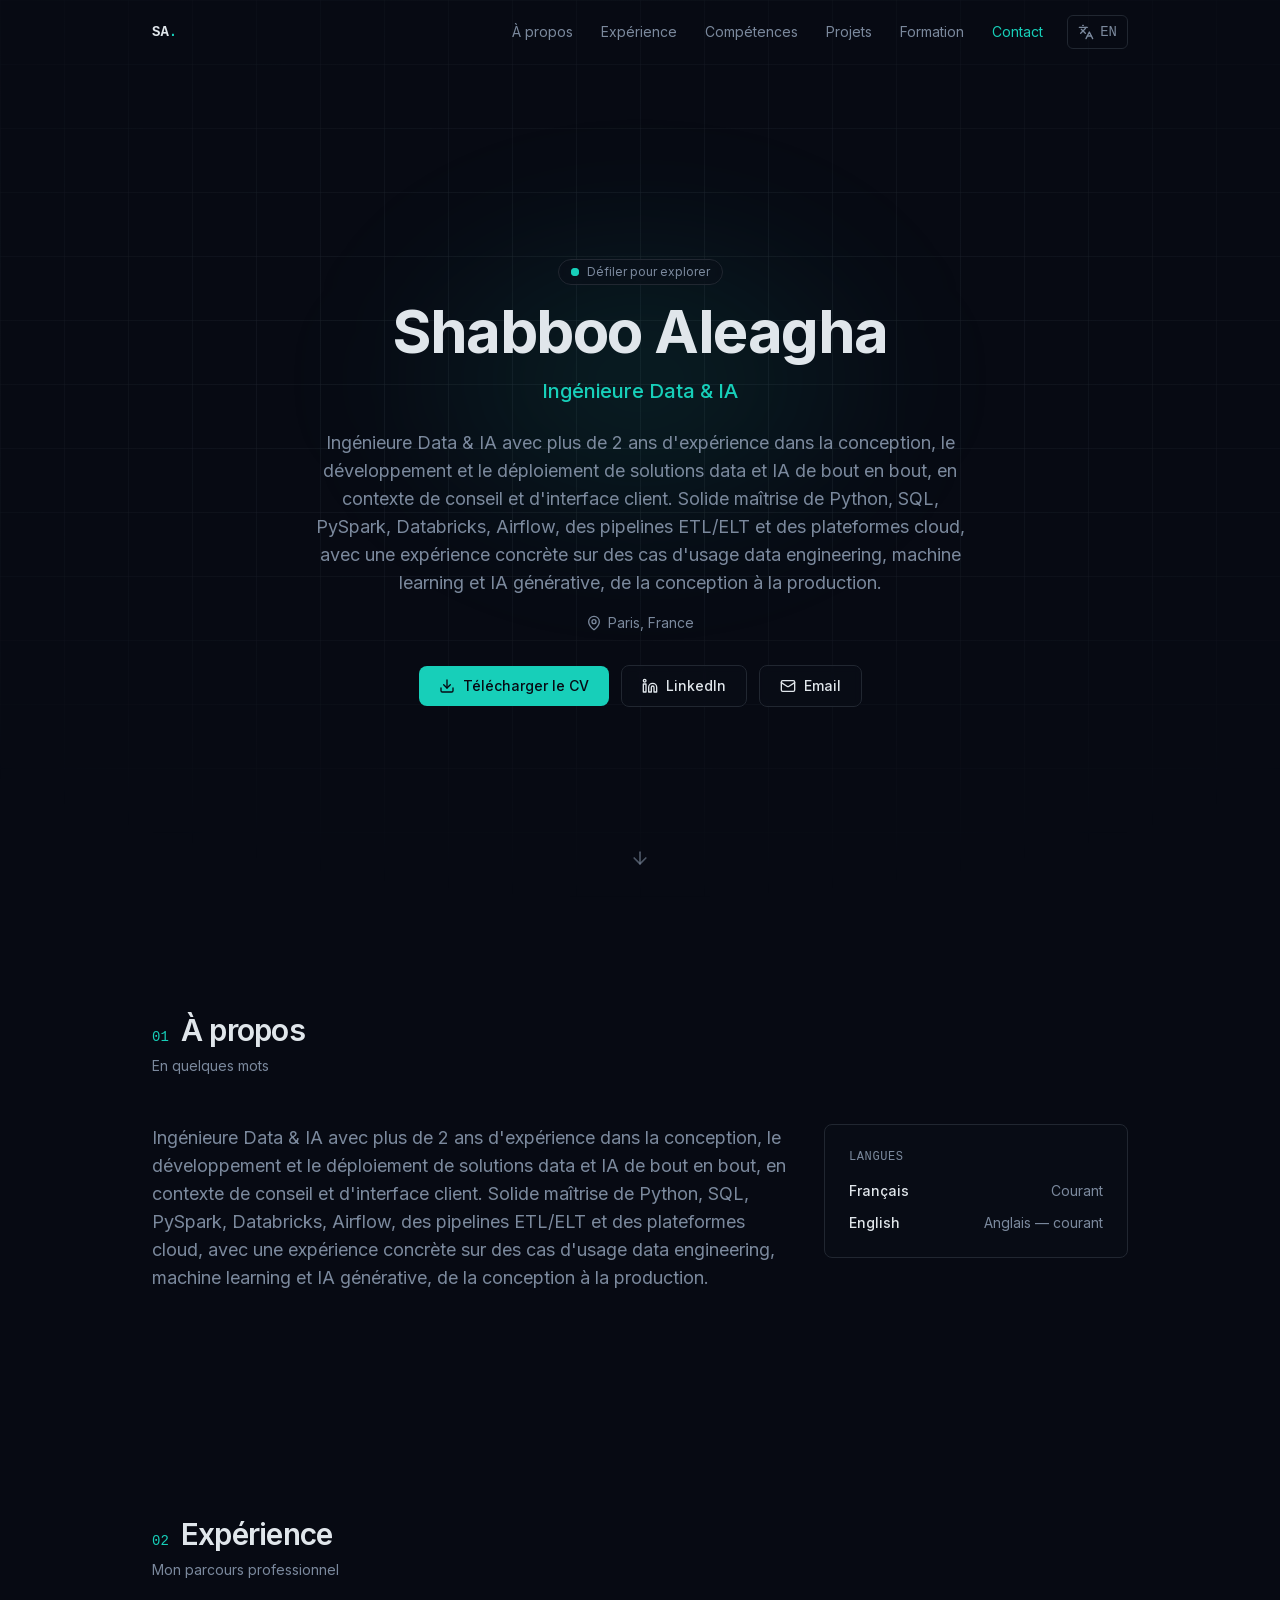
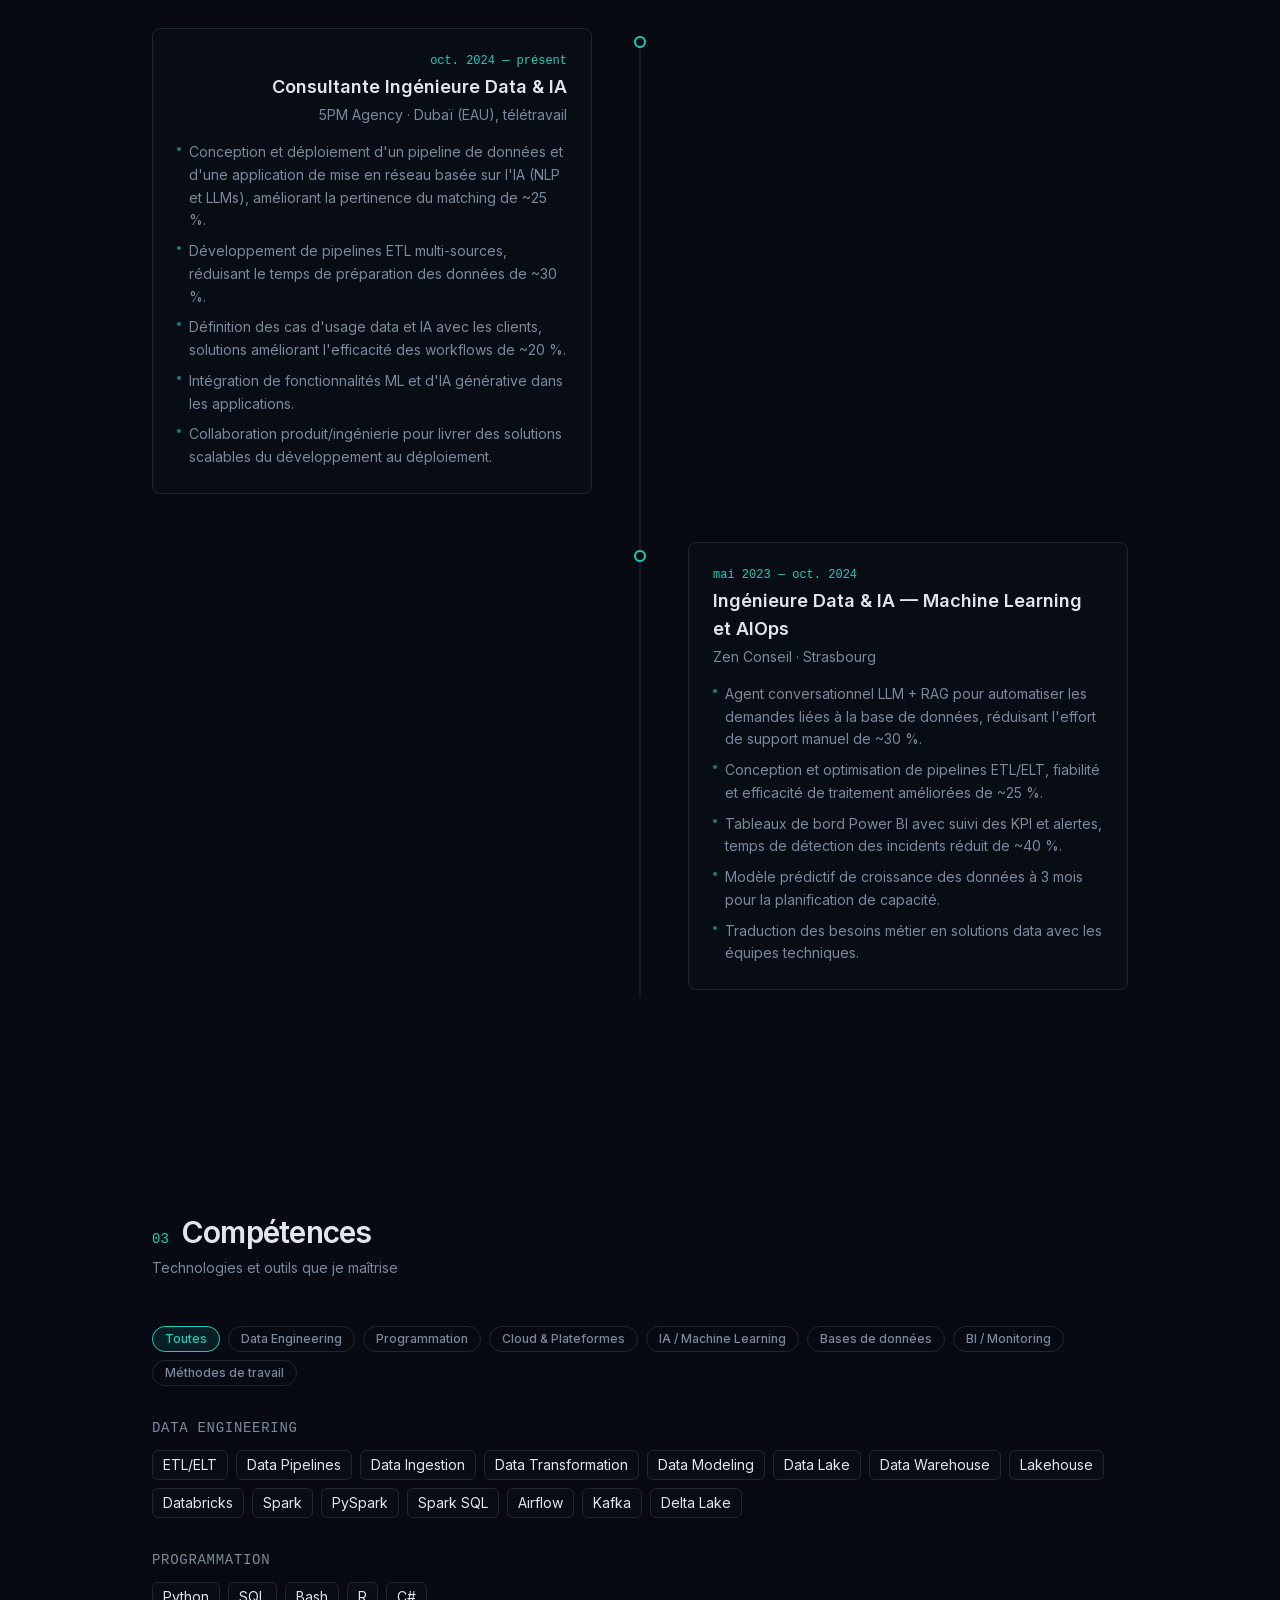
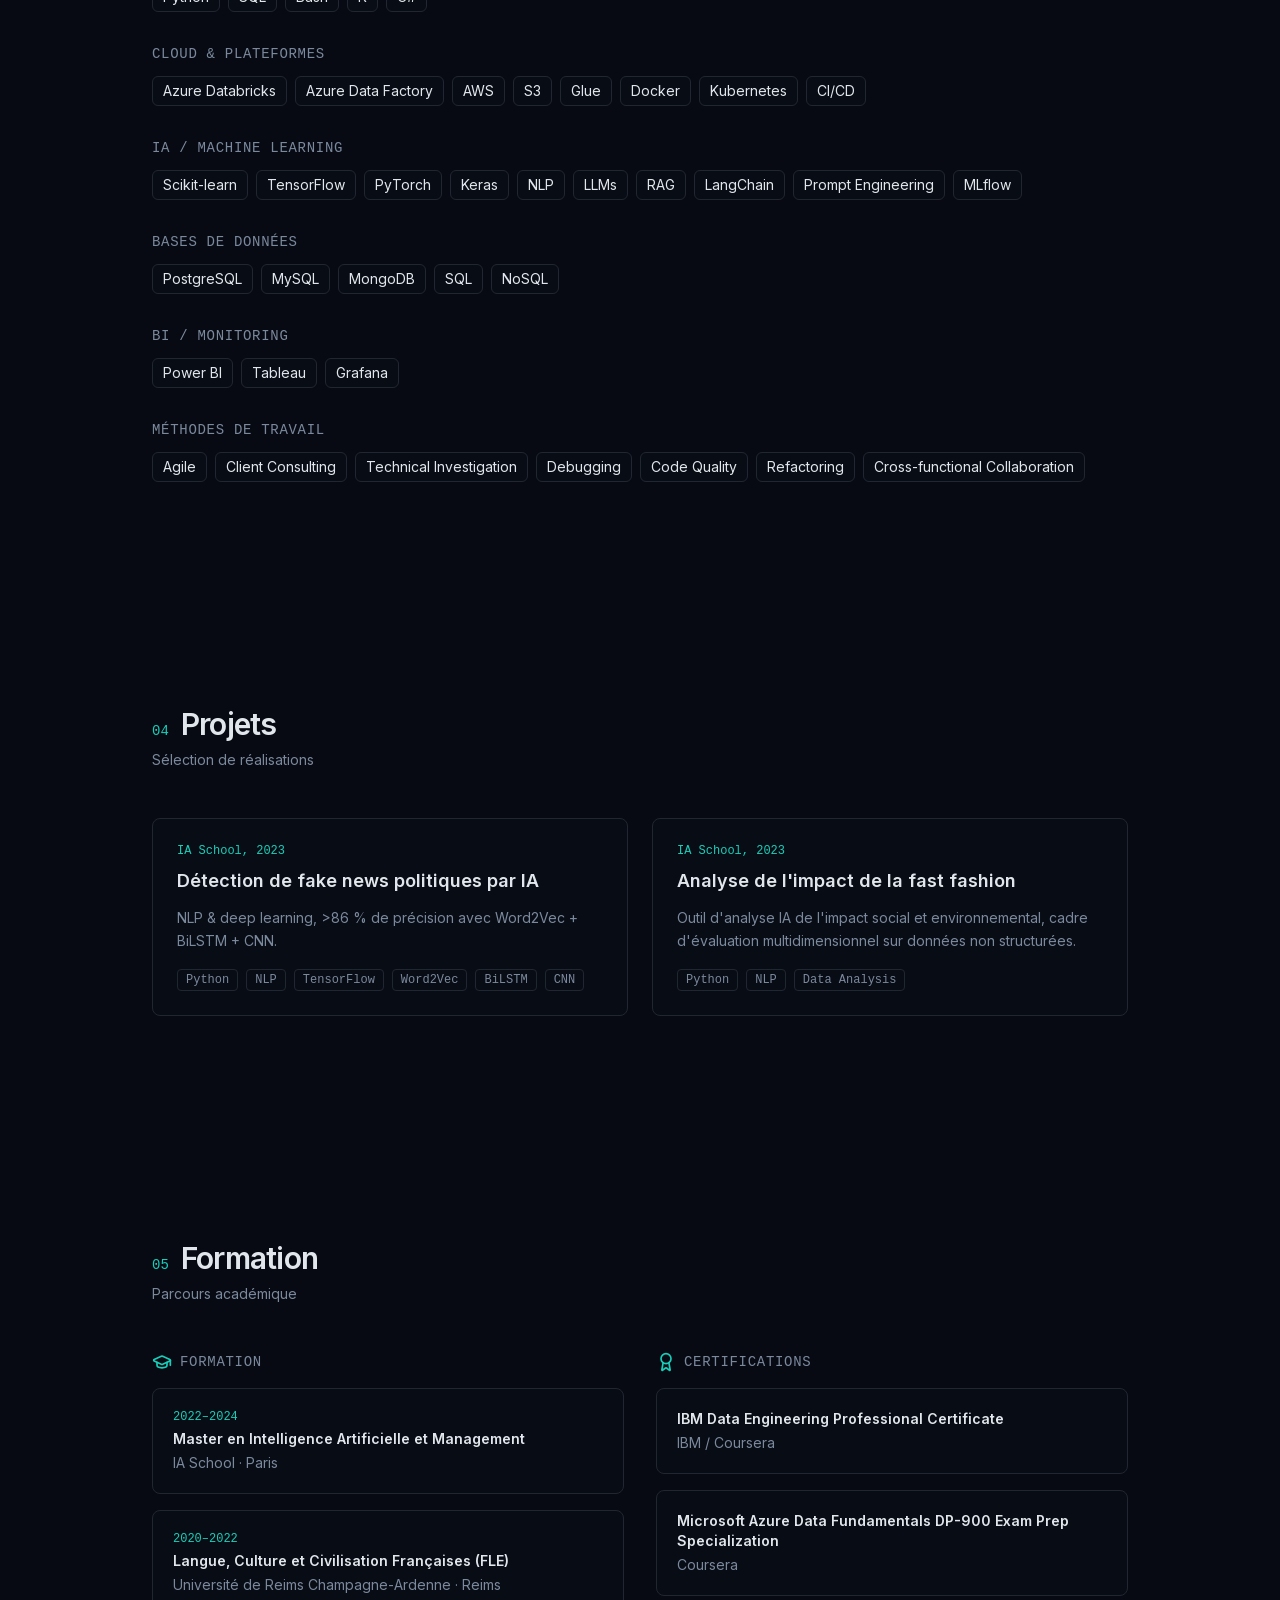
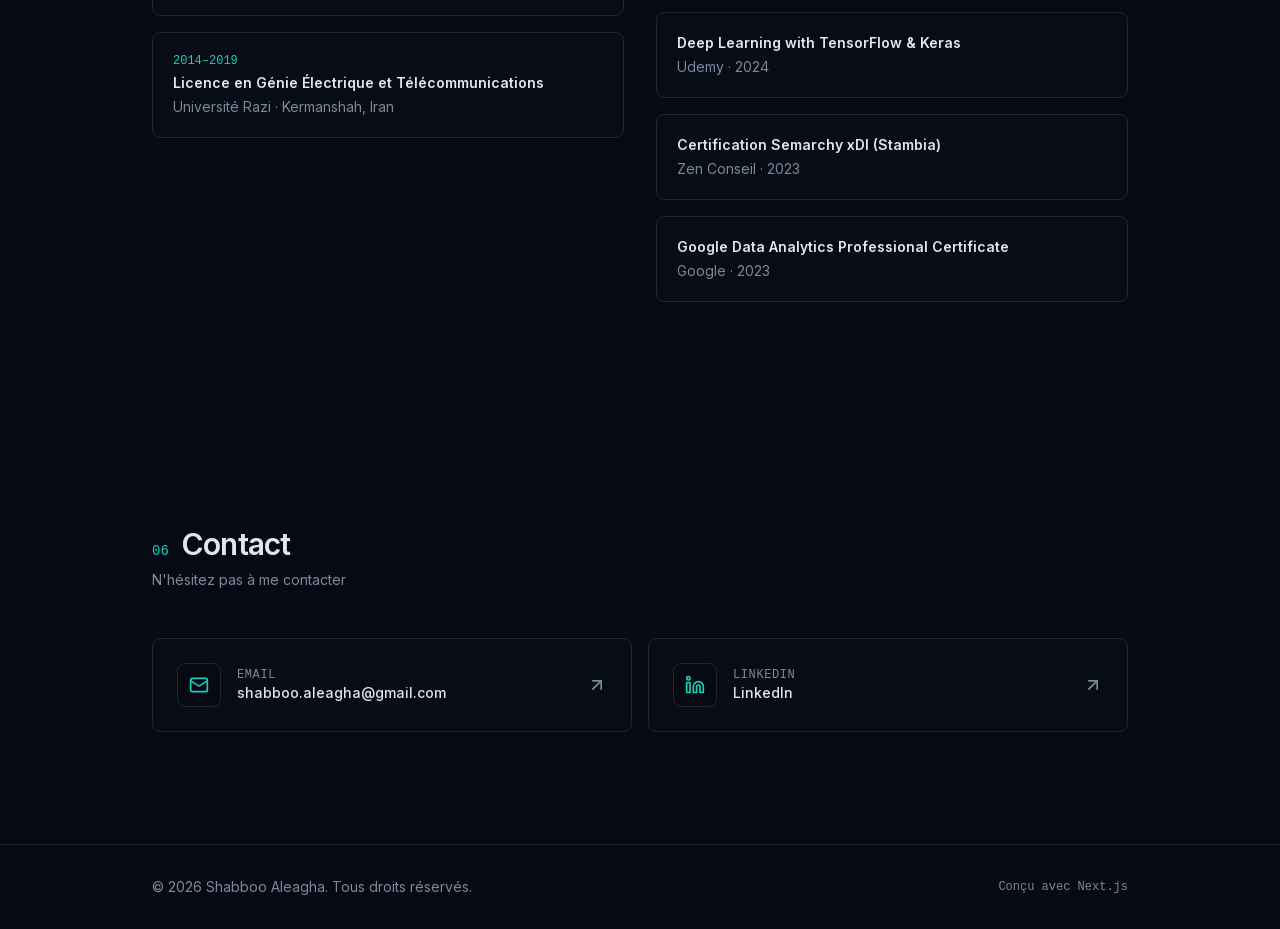
==== index.html @ 6a95127d "Deploy Next.js application" ====
<!DOCTYPE html><html lang="fr"><head><meta charSet="utf-8"/><meta name="viewport" content="width=device-width, initial-scale=1"/><link rel="preload" href="/_next/static/media/e4af272ccee01ff0-s.p.woff2" as="font" crossorigin="" type="font/woff2"/><link rel="stylesheet" href="/_next/static/css/e8350d5e4a93ab97.css" data-precedence="next"/><link rel="preload" href="/_next/static/chunks/webpack-8904fb58424054ea.js" as="script" fetchPriority="low"/><script src="/_next/static/chunks/fd9d1056-f8e8cb8aebb3dac9.js" async=""></script><script src="/_next/static/chunks/864-7160244a98db643a.js" async=""></script><script src="/_next/static/chunks/main-app-b77ae8c3a6058f3d.js" async=""></script><title>Shabboo Aleagha — Data &amp; AI Engineer</title><meta name="description" content="Data &amp; AI Engineer with over 2 years of experience designing, building, and deploying end-to-end data and AI solutions in a consulting, client-facing context. Strong command of Python, SQL, PySpark, Databricks, Airflow, ETL/ELT pipelines, and cloud platforms, with hands-on delivery across data engineering, machine learning, and generative AI use cases — from design through to production."/><meta name="author" content="Shabboo Aleagha"/><meta name="keywords" content="Data Engineer,AI Engineer,Machine Learning,Python,SQL,PySpark,Databricks,Airflow,ETL,LLMs,RAG,Power BI,Shabboo Aleagha"/><meta name="creator" content="Shabboo Aleagha"/><meta name="robots" content="index, follow"/><meta property="og:title" content="Shabboo Aleagha — Data &amp; AI Engineer"/><meta property="og:description" content="Data &amp; AI Engineer with over 2 years of experience designing, building, and deploying end-to-end data and AI solutions in a consulting, client-facing context. Strong command of Python, SQL, PySpark, Databricks, Airflow, ETL/ELT pipelines, and cloud platforms, with hands-on delivery across data engineering, machine learning, and generative AI use cases — from design through to production."/><meta property="og:url" content="https://shabboo-aleagha.dev/"/><meta property="og:site_name" content="Shabboo Aleagha — Portfolio"/><meta property="og:locale" content="fr_FR"/><meta property="og:image" content="https://shabboo-aleagha.dev/photo.jpg"/><meta property="og:image:width" content="1200"/><meta property="og:image:height" content="630"/><meta property="og:image:alt" content="Shabboo Aleagha"/><meta property="og:locale:alternate" content="en_US"/><meta property="og:type" content="website"/><meta name="twitter:card" content="summary_large_image"/><meta name="twitter:title" content="Shabboo Aleagha — Data &amp; AI Engineer"/><meta name="twitter:description" content="Data &amp; AI Engineer with over 2 years of experience designing, building, and deploying end-to-end data and AI solutions in a consulting, client-facing context. Strong command of Python, SQL, PySpark, Databricks, Airflow, ETL/ELT pipelines, and cloud platforms, with hands-on delivery across data engineering, machine learning, and generative AI use cases — from design through to production."/><meta name="twitter:image" content="https://shabboo-aleagha.dev/photo.jpg"/><meta name="next-size-adjust"/><script type="application/ld+json">{"@context":"https://schema.org","@type":"Person","name":"Shabboo Aleagha","jobTitle":"Data & AI Engineer","email":"mailto:shabboo.aleagha@gmail.com","address":{"@type":"PostalAddress","addressLocality":"Paris","addressCountry":"France"},"url":"/","sameAs":["https://linkedin.com/in/shabboo-aleagha/"],"knowsAbout":["Data Engineering","Machine Learning","Artificial Intelligence","Python","SQL","PySpark","Databricks","Airflow","ETL/ELT","LLMs","RAG","Power BI"]}</script><script src="/_next/static/chunks/polyfills-c67a75d1b6f99dc8.js" noModule=""></script></head><body class="__className_f367f3"><header class="fixed top-0 left-0 right-0 z-50 transition-all duration-300 border-b border-transparent bg-transparent"><nav class="mx-auto flex h-16 max-w-5xl items-center justify-between px-4 sm:px-6"><a href="#hero" class="font-mono text-sm font-semibold text-foreground">SA<span class="text-accent">.</span></a><div class="hidden items-center gap-1 md:flex"><a href="#about" class="rounded-md px-3 py-1.5 text-sm transition-colors text-muted-foreground hover:text-foreground">À propos</a><a href="#experience" class="rounded-md px-3 py-1.5 text-sm transition-colors text-muted-foreground hover:text-foreground">Expérience</a><a href="#skills" class="rounded-md px-3 py-1.5 text-sm transition-colors text-muted-foreground hover:text-foreground">Compétences</a><a href="#projects" class="rounded-md px-3 py-1.5 text-sm transition-colors text-muted-foreground hover:text-foreground">Projets</a><a href="#education" class="rounded-md px-3 py-1.5 text-sm transition-colors text-muted-foreground hover:text-foreground">Formation</a><a href="#contact" class="rounded-md px-3 py-1.5 text-sm transition-colors text-muted-foreground hover:text-foreground">Contact</a><button class="ml-2 flex items-center gap-1.5 rounded-md border border-border px-2.5 py-1.5 text-sm text-muted-foreground transition-colors hover:text-foreground" aria-label="Changer de langue"><svg xmlns="http://www.w3.org/2000/svg" width="24" height="24" viewBox="0 0 24 24" fill="none" stroke="currentColor" stroke-width="2" stroke-linecap="round" stroke-linejoin="round" class="lucide lucide-languages h-4 w-4"><path d="m5 8 6 6"></path><path d="m4 14 6-6 2-3"></path><path d="M2 5h12"></path><path d="M7 2h1"></path><path d="m22 22-5-10-5 10"></path><path d="M14 18h6"></path></svg><span class="font-mono uppercase">EN</span></button></div><div class="flex items-center gap-2 md:hidden"><button class="flex items-center gap-1.5 rounded-md border border-border px-2.5 py-1.5 text-sm text-muted-foreground transition-colors hover:text-foreground" aria-label="Changer de langue"><svg xmlns="http://www.w3.org/2000/svg" width="24" height="24" viewBox="0 0 24 24" fill="none" stroke="currentColor" stroke-width="2" stroke-linecap="round" stroke-linejoin="round" class="lucide lucide-languages h-4 w-4"><path d="m5 8 6 6"></path><path d="m4 14 6-6 2-3"></path><path d="M2 5h12"></path><path d="M7 2h1"></path><path d="m22 22-5-10-5 10"></path><path d="M14 18h6"></path></svg><span class="font-mono uppercase">EN</span></button><button class="rounded-md p-2 text-muted-foreground hover:text-foreground" aria-label="Toggle menu" aria-expanded="false"><svg xmlns="http://www.w3.org/2000/svg" width="24" height="24" viewBox="0 0 24 24" fill="none" stroke="currentColor" stroke-width="2" stroke-linecap="round" stroke-linejoin="round" class="lucide lucide-menu h-5 w-5"><line x1="4" x2="20" y1="12" y2="12"></line><line x1="4" x2="20" y1="6" y2="6"></line><line x1="4" x2="20" y1="18" y2="18"></line></svg></button></div></nav></header><main><section id="hero" class="relative flex min-h-screen items-center justify-center overflow-hidden pt-16"><div class="hero-bg" aria-hidden="true"><div class="hero-grid"></div><div class="hero-glow"></div></div><div class="relative z-10 mx-auto max-w-3xl px-4 text-center sm:px-6"><div class="mb-4 inline-flex items-center gap-2 rounded-full border border-border bg-card/50 px-3 py-1 text-xs text-muted-foreground backdrop-blur-sm"><span class="relative flex h-2 w-2"><span class="absolute inline-flex h-full w-full animate-ping rounded-full bg-accent opacity-75"></span><span class="relative inline-flex h-2 w-2 rounded-full bg-accent"></span></span>Défiler pour explorer</div><h1 class="text-4xl font-bold tracking-tight text-foreground sm:text-5xl md:text-6xl">Shabboo Aleagha</h1><p class="mt-4 text-lg font-medium text-accent sm:text-xl">Ingénieure Data &amp; IA</p><p class="mx-auto mt-6 max-w-2xl text-base leading-relaxed text-muted-foreground sm:text-lg">Ingénieure Data &amp; IA avec plus de 2 ans d&#x27;expérience dans la conception, le développement et le déploiement de solutions data et IA de bout en bout, en contexte de conseil et d&#x27;interface client. Solide maîtrise de Python, SQL, PySpark, Databricks, Airflow, des pipelines ETL/ELT et des plateformes cloud, avec une expérience concrète sur des cas d&#x27;usage data engineering, machine learning et IA générative, de la conception à la production.</p><div class="mt-4 flex items-center justify-center gap-1.5 text-sm text-muted-foreground"><svg xmlns="http://www.w3.org/2000/svg" width="24" height="24" viewBox="0 0 24 24" fill="none" stroke="currentColor" stroke-width="2" stroke-linecap="round" stroke-linejoin="round" class="lucide lucide-map-pin h-4 w-4"><path d="M20 10c0 4.993-5.539 10.193-7.399 11.799a1 1 0 0 1-1.202 0C9.539 20.193 4 14.993 4 10a8 8 0 0 1 16 0"></path><circle cx="12" cy="10" r="3"></circle></svg>Paris, France</div><div class="mt-8 flex flex-wrap items-center justify-center gap-3"><a href="/cv.pdf" download="" class="inline-flex items-center gap-2 rounded-lg bg-accent px-5 py-2.5 text-sm font-medium text-accent-foreground transition-all hover:opacity-90 hover:shadow-[0_0_20px_-5px] hover:shadow-accent"><svg xmlns="http://www.w3.org/2000/svg" width="24" height="24" viewBox="0 0 24 24" fill="none" stroke="currentColor" stroke-width="2" stroke-linecap="round" stroke-linejoin="round" class="lucide lucide-download h-4 w-4"><path d="M21 15v4a2 2 0 0 1-2 2H5a2 2 0 0 1-2-2v-4"></path><polyline points="7 10 12 15 17 10"></polyline><line x1="12" x2="12" y1="15" y2="3"></line></svg>Télécharger le CV</a><a href="https://linkedin.com/in/shabboo-aleagha/" target="_blank" rel="noopener noreferrer" class="inline-flex items-center gap-2 rounded-lg border border-border bg-card/50 px-5 py-2.5 text-sm font-medium text-foreground backdrop-blur-sm transition-colors hover:border-accent/50 hover:text-accent"><svg xmlns="http://www.w3.org/2000/svg" width="24" height="24" viewBox="0 0 24 24" fill="none" stroke="currentColor" stroke-width="2" stroke-linecap="round" stroke-linejoin="round" class="lucide lucide-linkedin h-4 w-4"><path d="M16 8a6 6 0 0 1 6 6v7h-4v-7a2 2 0 0 0-2-2 2 2 0 0 0-2 2v7h-4v-7a6 6 0 0 1 6-6z"></path><rect width="4" height="12" x="2" y="9"></rect><circle cx="4" cy="4" r="2"></circle></svg>LinkedIn</a><a href="mailto:shabboo.aleagha@gmail.com" class="inline-flex items-center gap-2 rounded-lg border border-border bg-card/50 px-5 py-2.5 text-sm font-medium text-foreground backdrop-blur-sm transition-colors hover:border-accent/50 hover:text-accent"><svg xmlns="http://www.w3.org/2000/svg" width="24" height="24" viewBox="0 0 24 24" fill="none" stroke="currentColor" stroke-width="2" stroke-linecap="round" stroke-linejoin="round" class="lucide lucide-mail h-4 w-4"><rect width="20" height="16" x="2" y="4" rx="2"></rect><path d="m22 7-8.97 5.7a1.94 1.94 0 0 1-2.06 0L2 7"></path></svg>Email</a></div></div><a href="#about" class="absolute bottom-8 left-1/2 z-10 -translate-x-1/2 text-muted-foreground/60 transition-colors hover:text-accent" aria-label="Défiler pour explorer"><svg xmlns="http://www.w3.org/2000/svg" width="24" height="24" viewBox="0 0 24 24" fill="none" stroke="currentColor" stroke-width="2" stroke-linecap="round" stroke-linejoin="round" class="lucide lucide-arrow-down h-5 w-5 animate-bounce"><path d="M12 5v14"></path><path d="m19 12-7 7-7-7"></path></svg></a></section><section id="about" class="scroll-mt-16 py-20 sm:py-28"><div class="mx-auto max-w-5xl px-4 sm:px-6"><div class="transition-all duration-700 ease-out opacity-0 translate-y-6" style="transition-delay:0ms"><div class="mb-12"><div class="flex items-baseline gap-3"><span class="font-mono text-sm text-accent tabular-nums">01</span><h2 class="text-2xl font-semibold tracking-tight text-foreground sm:text-3xl">À propos</h2></div><p class="mt-2 text-sm text-muted-foreground">En quelques mots</p></div></div><div class="grid gap-8 md:grid-cols-3"><div class="transition-all duration-700 ease-out opacity-0 translate-y-6 md:col-span-2" style="transition-delay:0ms"><p class="text-base leading-relaxed text-muted-foreground sm:text-lg">Ingénieure Data &amp; IA avec plus de 2 ans d&#x27;expérience dans la conception, le développement et le déploiement de solutions data et IA de bout en bout, en contexte de conseil et d&#x27;interface client. Solide maîtrise de Python, SQL, PySpark, Databricks, Airflow, des pipelines ETL/ELT et des plateformes cloud, avec une expérience concrète sur des cas d&#x27;usage data engineering, machine learning et IA générative, de la conception à la production.</p></div><div class="transition-all duration-700 ease-out opacity-0 translate-y-6" style="transition-delay:100ms"><div class="rounded-lg border border-border bg-card/50 p-6"><h3 class="mb-4 font-mono text-xs uppercase tracking-wider text-muted-foreground">Langues</h3><ul class="space-y-3"><li class="flex items-center justify-between"><span class="text-sm font-medium text-foreground">Français</span><span class="text-sm text-muted-foreground">Courant</span></li><li class="flex items-center justify-between"><span class="text-sm font-medium text-foreground">English</span><span class="text-sm text-muted-foreground">Anglais — courant</span></li></ul></div></div></div></div></section><section id="experience" class="scroll-mt-16 py-20 sm:py-28"><div class="mx-auto max-w-5xl px-4 sm:px-6"><div class="transition-all duration-700 ease-out opacity-0 translate-y-6" style="transition-delay:0ms"><div class="mb-12"><div class="flex items-baseline gap-3"><span class="font-mono text-sm text-accent tabular-nums">02</span><h2 class="text-2xl font-semibold tracking-tight text-foreground sm:text-3xl">Expérience</h2></div><p class="mt-2 text-sm text-muted-foreground">Mon parcours professionnel</p></div></div><div class="relative"><div class="absolute left-0 top-2 h-full w-px bg-border md:left-1/2 md:-translate-x-1/2"></div><div class="space-y-12"><div class="transition-all duration-700 ease-out opacity-0 translate-y-6" style="transition-delay:0ms"><div class="relative pl-8 md:pl-0 md:grid md:grid-cols-2 md:gap-8 md:[&amp;&gt;*:first-child]:order-1"><div class="absolute left-0 top-2 -translate-x-1/2 md:left-1/2"><div class="h-3 w-3 rounded-full border-2 border-accent bg-background"></div></div><div class="md:col-span-1 md:pr-8 md:text-right"><div class="rounded-lg border border-border bg-card/50 p-6 transition-colors hover:border-accent/30"><div class="mb-1 text-xs font-mono text-accent">oct. 2024<!-- --> —<!-- --> <!-- -->présent</div><h3 class="text-lg font-semibold text-foreground">Consultante Ingénieure Data &amp; IA</h3><div class="mt-1 text-sm text-muted-foreground">5PM Agency<!-- --> · <!-- -->Dubaï (EAU), télétravail</div><ul class="mt-4 space-y-2 md:text-left"><li class="flex gap-2 text-sm leading-relaxed text-muted-foreground"><span class="mt-1.5 h-1 w-1 flex-shrink-0 rounded-full bg-accent/60"></span><span>Conception et déploiement d&#x27;un pipeline de données et d&#x27;une application de mise en réseau basée sur l&#x27;IA (NLP et LLMs), améliorant la pertinence du matching de ~25 %.</span></li><li class="flex gap-2 text-sm leading-relaxed text-muted-foreground"><span class="mt-1.5 h-1 w-1 flex-shrink-0 rounded-full bg-accent/60"></span><span>Développement de pipelines ETL multi-sources, réduisant le temps de préparation des données de ~30 %.</span></li><li class="flex gap-2 text-sm leading-relaxed text-muted-foreground"><span class="mt-1.5 h-1 w-1 flex-shrink-0 rounded-full bg-accent/60"></span><span>Définition des cas d&#x27;usage data et IA avec les clients, solutions améliorant l&#x27;efficacité des workflows de ~20 %.</span></li><li class="flex gap-2 text-sm leading-relaxed text-muted-foreground"><span class="mt-1.5 h-1 w-1 flex-shrink-0 rounded-full bg-accent/60"></span><span>Intégration de fonctionnalités ML et d&#x27;IA générative dans les applications.</span></li><li class="flex gap-2 text-sm leading-relaxed text-muted-foreground"><span class="mt-1.5 h-1 w-1 flex-shrink-0 rounded-full bg-accent/60"></span><span>Collaboration produit/ingénierie pour livrer des solutions scalables du développement au déploiement.</span></li></ul></div></div></div></div><div class="transition-all duration-700 ease-out opacity-0 translate-y-6" style="transition-delay:100ms"><div class="relative pl-8 md:pl-0 md:grid md:grid-cols-2 md:gap-8"><div class="absolute left-0 top-2 -translate-x-1/2 md:left-1/2"><div class="h-3 w-3 rounded-full border-2 border-accent bg-background"></div></div><div class="md:col-span-1 md:col-start-2 md:pl-8"><div class="rounded-lg border border-border bg-card/50 p-6 transition-colors hover:border-accent/30"><div class="mb-1 text-xs font-mono text-accent">mai 2023<!-- --> —<!-- --> <!-- -->oct. 2024</div><h3 class="text-lg font-semibold text-foreground">Ingénieure Data &amp; IA — Machine Learning et AIOps</h3><div class="mt-1 text-sm text-muted-foreground">Zen Conseil<!-- --> · <!-- -->Strasbourg</div><ul class="mt-4 space-y-2"><li class="flex gap-2 text-sm leading-relaxed text-muted-foreground"><span class="mt-1.5 h-1 w-1 flex-shrink-0 rounded-full bg-accent/60"></span><span>Agent conversationnel LLM + RAG pour automatiser les demandes liées à la base de données, réduisant l&#x27;effort de support manuel de ~30 %.</span></li><li class="flex gap-2 text-sm leading-relaxed text-muted-foreground"><span class="mt-1.5 h-1 w-1 flex-shrink-0 rounded-full bg-accent/60"></span><span>Conception et optimisation de pipelines ETL/ELT, fiabilité et efficacité de traitement améliorées de ~25 %.</span></li><li class="flex gap-2 text-sm leading-relaxed text-muted-foreground"><span class="mt-1.5 h-1 w-1 flex-shrink-0 rounded-full bg-accent/60"></span><span>Tableaux de bord Power BI avec suivi des KPI et alertes, temps de détection des incidents réduit de ~40 %.</span></li><li class="flex gap-2 text-sm leading-relaxed text-muted-foreground"><span class="mt-1.5 h-1 w-1 flex-shrink-0 rounded-full bg-accent/60"></span><span>Modèle prédictif de croissance des données à 3 mois pour la planification de capacité.</span></li><li class="flex gap-2 text-sm leading-relaxed text-muted-foreground"><span class="mt-1.5 h-1 w-1 flex-shrink-0 rounded-full bg-accent/60"></span><span>Traduction des besoins métier en solutions data avec les équipes techniques.</span></li></ul></div></div></div></div></div></div></div></section><section id="skills" class="scroll-mt-16 py-20 sm:py-28"><div class="mx-auto max-w-5xl px-4 sm:px-6"><div class="transition-all duration-700 ease-out opacity-0 translate-y-6" style="transition-delay:0ms"><div class="mb-12"><div class="flex items-baseline gap-3"><span class="font-mono text-sm text-accent tabular-nums">03</span><h2 class="text-2xl font-semibold tracking-tight text-foreground sm:text-3xl">Compétences</h2></div><p class="mt-2 text-sm text-muted-foreground">Technologies et outils que je maîtrise</p></div></div><div class="transition-all duration-700 ease-out opacity-0 translate-y-6" style="transition-delay:0ms"><div class="mb-8 flex flex-wrap gap-2"><button class="rounded-full border px-3 py-1 text-xs font-medium transition-colors border-accent bg-accent/10 text-accent">Toutes</button><button class="rounded-full border px-3 py-1 text-xs font-medium transition-colors border-border text-muted-foreground hover:border-accent/40 hover:text-foreground">Data Engineering</button><button class="rounded-full border px-3 py-1 text-xs font-medium transition-colors border-border text-muted-foreground hover:border-accent/40 hover:text-foreground">Programmation</button><button class="rounded-full border px-3 py-1 text-xs font-medium transition-colors border-border text-muted-foreground hover:border-accent/40 hover:text-foreground">Cloud &amp; Plateformes</button><button class="rounded-full border px-3 py-1 text-xs font-medium transition-colors border-border text-muted-foreground hover:border-accent/40 hover:text-foreground">IA / Machine Learning</button><button class="rounded-full border px-3 py-1 text-xs font-medium transition-colors border-border text-muted-foreground hover:border-accent/40 hover:text-foreground">Bases de données</button><button class="rounded-full border px-3 py-1 text-xs font-medium transition-colors border-border text-muted-foreground hover:border-accent/40 hover:text-foreground">BI / Monitoring</button><button class="rounded-full border px-3 py-1 text-xs font-medium transition-colors border-border text-muted-foreground hover:border-accent/40 hover:text-foreground">Méthodes de travail</button></div></div><div class="space-y-8"><div class="transition-all duration-700 ease-out opacity-0 translate-y-6" style="transition-delay:0ms"><div><h3 class="mb-3 font-mono text-sm uppercase tracking-wider text-muted-foreground">Data Engineering</h3><div class="flex flex-wrap gap-2"><span class="rounded-md border border-border bg-card/50 px-2.5 py-1 text-sm text-foreground transition-colors hover:border-accent/40 hover:text-accent">ETL/ELT</span><span class="rounded-md border border-border bg-card/50 px-2.5 py-1 text-sm text-foreground transition-colors hover:border-accent/40 hover:text-accent">Data Pipelines</span><span class="rounded-md border border-border bg-card/50 px-2.5 py-1 text-sm text-foreground transition-colors hover:border-accent/40 hover:text-accent">Data Ingestion</span><span class="rounded-md border border-border bg-card/50 px-2.5 py-1 text-sm text-foreground transition-colors hover:border-accent/40 hover:text-accent">Data Transformation</span><span class="rounded-md border border-border bg-card/50 px-2.5 py-1 text-sm text-foreground transition-colors hover:border-accent/40 hover:text-accent">Data Modeling</span><span class="rounded-md border border-border bg-card/50 px-2.5 py-1 text-sm text-foreground transition-colors hover:border-accent/40 hover:text-accent">Data Lake</span><span class="rounded-md border border-border bg-card/50 px-2.5 py-1 text-sm text-foreground transition-colors hover:border-accent/40 hover:text-accent">Data Warehouse</span><span class="rounded-md border border-border bg-card/50 px-2.5 py-1 text-sm text-foreground transition-colors hover:border-accent/40 hover:text-accent">Lakehouse</span><span class="rounded-md border border-border bg-card/50 px-2.5 py-1 text-sm text-foreground transition-colors hover:border-accent/40 hover:text-accent">Databricks</span><span class="rounded-md border border-border bg-card/50 px-2.5 py-1 text-sm text-foreground transition-colors hover:border-accent/40 hover:text-accent">Spark</span><span class="rounded-md border border-border bg-card/50 px-2.5 py-1 text-sm text-foreground transition-colors hover:border-accent/40 hover:text-accent">PySpark</span><span class="rounded-md border border-border bg-card/50 px-2.5 py-1 text-sm text-foreground transition-colors hover:border-accent/40 hover:text-accent">Spark SQL</span><span class="rounded-md border border-border bg-card/50 px-2.5 py-1 text-sm text-foreground transition-colors hover:border-accent/40 hover:text-accent">Airflow</span><span class="rounded-md border border-border bg-card/50 px-2.5 py-1 text-sm text-foreground transition-colors hover:border-accent/40 hover:text-accent">Kafka</span><span class="rounded-md border border-border bg-card/50 px-2.5 py-1 text-sm text-foreground transition-colors hover:border-accent/40 hover:text-accent">Delta Lake</span></div></div></div><div class="transition-all duration-700 ease-out opacity-0 translate-y-6" style="transition-delay:50ms"><div><h3 class="mb-3 font-mono text-sm uppercase tracking-wider text-muted-foreground">Programmation</h3><div class="flex flex-wrap gap-2"><span class="rounded-md border border-border bg-card/50 px-2.5 py-1 text-sm text-foreground transition-colors hover:border-accent/40 hover:text-accent">Python</span><span class="rounded-md border border-border bg-card/50 px-2.5 py-1 text-sm text-foreground transition-colors hover:border-accent/40 hover:text-accent">SQL</span><span class="rounded-md border border-border bg-card/50 px-2.5 py-1 text-sm text-foreground transition-colors hover:border-accent/40 hover:text-accent">Bash</span><span class="rounded-md border border-border bg-card/50 px-2.5 py-1 text-sm text-foreground transition-colors hover:border-accent/40 hover:text-accent">R</span><span class="rounded-md border border-border bg-card/50 px-2.5 py-1 text-sm text-foreground transition-colors hover:border-accent/40 hover:text-accent">C#</span></div></div></div><div class="transition-all duration-700 ease-out opacity-0 translate-y-6" style="transition-delay:100ms"><div><h3 class="mb-3 font-mono text-sm uppercase tracking-wider text-muted-foreground">Cloud &amp; Plateformes</h3><div class="flex flex-wrap gap-2"><span class="rounded-md border border-border bg-card/50 px-2.5 py-1 text-sm text-foreground transition-colors hover:border-accent/40 hover:text-accent">Azure Databricks</span><span class="rounded-md border border-border bg-card/50 px-2.5 py-1 text-sm text-foreground transition-colors hover:border-accent/40 hover:text-accent">Azure Data Factory</span><span class="rounded-md border border-border bg-card/50 px-2.5 py-1 text-sm text-foreground transition-colors hover:border-accent/40 hover:text-accent">AWS</span><span class="rounded-md border border-border bg-card/50 px-2.5 py-1 text-sm text-foreground transition-colors hover:border-accent/40 hover:text-accent">S3</span><span class="rounded-md border border-border bg-card/50 px-2.5 py-1 text-sm text-foreground transition-colors hover:border-accent/40 hover:text-accent">Glue</span><span class="rounded-md border border-border bg-card/50 px-2.5 py-1 text-sm text-foreground transition-colors hover:border-accent/40 hover:text-accent">Docker</span><span class="rounded-md border border-border bg-card/50 px-2.5 py-1 text-sm text-foreground transition-colors hover:border-accent/40 hover:text-accent">Kubernetes</span><span class="rounded-md border border-border bg-card/50 px-2.5 py-1 text-sm text-foreground transition-colors hover:border-accent/40 hover:text-accent">CI/CD</span></div></div></div><div class="transition-all duration-700 ease-out opacity-0 translate-y-6" style="transition-delay:150ms"><div><h3 class="mb-3 font-mono text-sm uppercase tracking-wider text-muted-foreground">IA / Machine Learning</h3><div class="flex flex-wrap gap-2"><span class="rounded-md border border-border bg-card/50 px-2.5 py-1 text-sm text-foreground transition-colors hover:border-accent/40 hover:text-accent">Scikit-learn</span><span class="rounded-md border border-border bg-card/50 px-2.5 py-1 text-sm text-foreground transition-colors hover:border-accent/40 hover:text-accent">TensorFlow</span><span class="rounded-md border border-border bg-card/50 px-2.5 py-1 text-sm text-foreground transition-colors hover:border-accent/40 hover:text-accent">PyTorch</span><span class="rounded-md border border-border bg-card/50 px-2.5 py-1 text-sm text-foreground transition-colors hover:border-accent/40 hover:text-accent">Keras</span><span class="rounded-md border border-border bg-card/50 px-2.5 py-1 text-sm text-foreground transition-colors hover:border-accent/40 hover:text-accent">NLP</span><span class="rounded-md border border-border bg-card/50 px-2.5 py-1 text-sm text-foreground transition-colors hover:border-accent/40 hover:text-accent">LLMs</span><span class="rounded-md border border-border bg-card/50 px-2.5 py-1 text-sm text-foreground transition-colors hover:border-accent/40 hover:text-accent">RAG</span><span class="rounded-md border border-border bg-card/50 px-2.5 py-1 text-sm text-foreground transition-colors hover:border-accent/40 hover:text-accent">LangChain</span><span class="rounded-md border border-border bg-card/50 px-2.5 py-1 text-sm text-foreground transition-colors hover:border-accent/40 hover:text-accent">Prompt Engineering</span><span class="rounded-md border border-border bg-card/50 px-2.5 py-1 text-sm text-foreground transition-colors hover:border-accent/40 hover:text-accent">MLflow</span></div></div></div><div class="transition-all duration-700 ease-out opacity-0 translate-y-6" style="transition-delay:200ms"><div><h3 class="mb-3 font-mono text-sm uppercase tracking-wider text-muted-foreground">Bases de données</h3><div class="flex flex-wrap gap-2"><span class="rounded-md border border-border bg-card/50 px-2.5 py-1 text-sm text-foreground transition-colors hover:border-accent/40 hover:text-accent">PostgreSQL</span><span class="rounded-md border border-border bg-card/50 px-2.5 py-1 text-sm text-foreground transition-colors hover:border-accent/40 hover:text-accent">MySQL</span><span class="rounded-md border border-border bg-card/50 px-2.5 py-1 text-sm text-foreground transition-colors hover:border-accent/40 hover:text-accent">MongoDB</span><span class="rounded-md border border-border bg-card/50 px-2.5 py-1 text-sm text-foreground transition-colors hover:border-accent/40 hover:text-accent">SQL</span><span class="rounded-md border border-border bg-card/50 px-2.5 py-1 text-sm text-foreground transition-colors hover:border-accent/40 hover:text-accent">NoSQL</span></div></div></div><div class="transition-all duration-700 ease-out opacity-0 translate-y-6" style="transition-delay:250ms"><div><h3 class="mb-3 font-mono text-sm uppercase tracking-wider text-muted-foreground">BI / Monitoring</h3><div class="flex flex-wrap gap-2"><span class="rounded-md border border-border bg-card/50 px-2.5 py-1 text-sm text-foreground transition-colors hover:border-accent/40 hover:text-accent">Power BI</span><span class="rounded-md border border-border bg-card/50 px-2.5 py-1 text-sm text-foreground transition-colors hover:border-accent/40 hover:text-accent">Tableau</span><span class="rounded-md border border-border bg-card/50 px-2.5 py-1 text-sm text-foreground transition-colors hover:border-accent/40 hover:text-accent">Grafana</span></div></div></div><div class="transition-all duration-700 ease-out opacity-0 translate-y-6" style="transition-delay:300ms"><div><h3 class="mb-3 font-mono text-sm uppercase tracking-wider text-muted-foreground">Méthodes de travail</h3><div class="flex flex-wrap gap-2"><span class="rounded-md border border-border bg-card/50 px-2.5 py-1 text-sm text-foreground transition-colors hover:border-accent/40 hover:text-accent">Agile</span><span class="rounded-md border border-border bg-card/50 px-2.5 py-1 text-sm text-foreground transition-colors hover:border-accent/40 hover:text-accent">Client Consulting</span><span class="rounded-md border border-border bg-card/50 px-2.5 py-1 text-sm text-foreground transition-colors hover:border-accent/40 hover:text-accent">Technical Investigation</span><span class="rounded-md border border-border bg-card/50 px-2.5 py-1 text-sm text-foreground transition-colors hover:border-accent/40 hover:text-accent">Debugging</span><span class="rounded-md border border-border bg-card/50 px-2.5 py-1 text-sm text-foreground transition-colors hover:border-accent/40 hover:text-accent">Code Quality</span><span class="rounded-md border border-border bg-card/50 px-2.5 py-1 text-sm text-foreground transition-colors hover:border-accent/40 hover:text-accent">Refactoring</span><span class="rounded-md border border-border bg-card/50 px-2.5 py-1 text-sm text-foreground transition-colors hover:border-accent/40 hover:text-accent">Cross-functional Collaboration</span></div></div></div></div></div></section><section id="projects" class="scroll-mt-16 py-20 sm:py-28"><div class="mx-auto max-w-5xl px-4 sm:px-6"><div class="transition-all duration-700 ease-out opacity-0 translate-y-6" style="transition-delay:0ms"><div class="mb-12"><div class="flex items-baseline gap-3"><span class="font-mono text-sm text-accent tabular-nums">04</span><h2 class="text-2xl font-semibold tracking-tight text-foreground sm:text-3xl">Projets</h2></div><p class="mt-2 text-sm text-muted-foreground">Sélection de réalisations</p></div></div><div class="grid gap-6 sm:grid-cols-2"><div class="transition-all duration-700 ease-out opacity-0 translate-y-6" style="transition-delay:0ms"><article class="group flex h-full flex-col rounded-lg border border-border bg-card/50 p-6 transition-colors hover:border-accent/30"><div class="mb-2 text-xs font-mono text-accent">IA School, 2023</div><h3 class="text-lg font-semibold text-foreground transition-colors group-hover:text-accent">Détection de fake news politiques par IA</h3><p class="mt-3 flex-1 text-sm leading-relaxed text-muted-foreground">NLP &amp; deep learning, &gt;86 % de précision avec Word2Vec + BiLSTM + CNN.</p><div class="mt-4 flex flex-wrap gap-2"><span class="rounded border border-border px-2 py-0.5 font-mono text-xs text-muted-foreground">Python</span><span class="rounded border border-border px-2 py-0.5 font-mono text-xs text-muted-foreground">NLP</span><span class="rounded border border-border px-2 py-0.5 font-mono text-xs text-muted-foreground">TensorFlow</span><span class="rounded border border-border px-2 py-0.5 font-mono text-xs text-muted-foreground">Word2Vec</span><span class="rounded border border-border px-2 py-0.5 font-mono text-xs text-muted-foreground">BiLSTM</span><span class="rounded border border-border px-2 py-0.5 font-mono text-xs text-muted-foreground">CNN</span></div></article></div><div class="transition-all duration-700 ease-out opacity-0 translate-y-6" style="transition-delay:100ms"><article class="group flex h-full flex-col rounded-lg border border-border bg-card/50 p-6 transition-colors hover:border-accent/30"><div class="mb-2 text-xs font-mono text-accent">IA School, 2023</div><h3 class="text-lg font-semibold text-foreground transition-colors group-hover:text-accent">Analyse de l&#x27;impact de la fast fashion</h3><p class="mt-3 flex-1 text-sm leading-relaxed text-muted-foreground">Outil d&#x27;analyse IA de l&#x27;impact social et environnemental, cadre d&#x27;évaluation multidimensionnel sur données non structurées.</p><div class="mt-4 flex flex-wrap gap-2"><span class="rounded border border-border px-2 py-0.5 font-mono text-xs text-muted-foreground">Python</span><span class="rounded border border-border px-2 py-0.5 font-mono text-xs text-muted-foreground">NLP</span><span class="rounded border border-border px-2 py-0.5 font-mono text-xs text-muted-foreground">Data Analysis</span></div></article></div></div></div></section><section id="education" class="scroll-mt-16 py-20 sm:py-28"><div class="mx-auto max-w-5xl px-4 sm:px-6"><div class="transition-all duration-700 ease-out opacity-0 translate-y-6" style="transition-delay:0ms"><div class="mb-12"><div class="flex items-baseline gap-3"><span class="font-mono text-sm text-accent tabular-nums">05</span><h2 class="text-2xl font-semibold tracking-tight text-foreground sm:text-3xl">Formation</h2></div><p class="mt-2 text-sm text-muted-foreground">Parcours académique</p></div></div><div class="grid gap-8 md:grid-cols-2"><div><div class="mb-4 flex items-center gap-2"><svg xmlns="http://www.w3.org/2000/svg" width="24" height="24" viewBox="0 0 24 24" fill="none" stroke="currentColor" stroke-width="2" stroke-linecap="round" stroke-linejoin="round" class="lucide lucide-graduation-cap h-5 w-5 text-accent"><path d="M21.42 10.922a1 1 0 0 0-.019-1.838L12.83 5.18a2 2 0 0 0-1.66 0L2.6 9.08a1 1 0 0 0 0 1.832l8.57 3.908a2 2 0 0 0 1.66 0z"></path><path d="M22 10v6"></path><path d="M6 12.5V16a6 3 0 0 0 12 0v-3.5"></path></svg><h3 class="font-mono text-sm uppercase tracking-wider text-muted-foreground">Formation</h3></div><div class="space-y-4"><div class="transition-all duration-700 ease-out opacity-0 translate-y-6" style="transition-delay:0ms"><div class="rounded-lg border border-border bg-card/50 p-5 transition-colors hover:border-accent/30"><div class="text-xs font-mono text-accent">2022–2024</div><h4 class="mt-1 text-sm font-semibold text-foreground">Master en Intelligence Artificielle et Management</h4><p class="mt-1 text-sm text-muted-foreground">IA School<!-- --> · <!-- -->Paris</p></div></div><div class="transition-all duration-700 ease-out opacity-0 translate-y-6" style="transition-delay:50ms"><div class="rounded-lg border border-border bg-card/50 p-5 transition-colors hover:border-accent/30"><div class="text-xs font-mono text-accent">2020–2022</div><h4 class="mt-1 text-sm font-semibold text-foreground">Langue, Culture et Civilisation Françaises (FLE)</h4><p class="mt-1 text-sm text-muted-foreground">Université de Reims Champagne-Ardenne<!-- --> · <!-- -->Reims</p></div></div><div class="transition-all duration-700 ease-out opacity-0 translate-y-6" style="transition-delay:100ms"><div class="rounded-lg border border-border bg-card/50 p-5 transition-colors hover:border-accent/30"><div class="text-xs font-mono text-accent">2014–2019</div><h4 class="mt-1 text-sm font-semibold text-foreground">Licence en Génie Électrique et Télécommunications</h4><p class="mt-1 text-sm text-muted-foreground">Université Razi<!-- --> · <!-- -->Kermanshah, Iran</p></div></div></div></div><div><div class="mb-4 flex items-center gap-2"><svg xmlns="http://www.w3.org/2000/svg" width="24" height="24" viewBox="0 0 24 24" fill="none" stroke="currentColor" stroke-width="2" stroke-linecap="round" stroke-linejoin="round" class="lucide lucide-award h-5 w-5 text-accent"><path d="m15.477 12.89 1.515 8.526a.5.5 0 0 1-.81.47l-3.58-2.687a1 1 0 0 0-1.197 0l-3.586 2.686a.5.5 0 0 1-.81-.469l1.514-8.526"></path><circle cx="12" cy="8" r="6"></circle></svg><h3 class="font-mono text-sm uppercase tracking-wider text-muted-foreground">Certifications</h3></div><div class="space-y-4"><div class="transition-all duration-700 ease-out opacity-0 translate-y-6" style="transition-delay:0ms"><div class="rounded-lg border border-border bg-card/50 p-5 transition-colors hover:border-accent/30"><h4 class="text-sm font-semibold text-foreground">IBM Data Engineering Professional Certificate</h4><p class="mt-1 text-sm text-muted-foreground">IBM / Coursera</p></div></div><div class="transition-all duration-700 ease-out opacity-0 translate-y-6" style="transition-delay:50ms"><div class="rounded-lg border border-border bg-card/50 p-5 transition-colors hover:border-accent/30"><h4 class="text-sm font-semibold text-foreground">Microsoft Azure Data Fundamentals DP-900 Exam Prep Specialization</h4><p class="mt-1 text-sm text-muted-foreground">Coursera</p></div></div><div class="transition-all duration-700 ease-out opacity-0 translate-y-6" style="transition-delay:100ms"><div class="rounded-lg border border-border bg-card/50 p-5 transition-colors hover:border-accent/30"><h4 class="text-sm font-semibold text-foreground">Deep Learning with TensorFlow &amp; Keras</h4><p class="mt-1 text-sm text-muted-foreground">Udemy<span class="ml-1">· <!-- -->2024</span></p></div></div><div class="transition-all duration-700 ease-out opacity-0 translate-y-6" style="transition-delay:150ms"><div class="rounded-lg border border-border bg-card/50 p-5 transition-colors hover:border-accent/30"><h4 class="text-sm font-semibold text-foreground">Certification Semarchy xDI (Stambia)</h4><p class="mt-1 text-sm text-muted-foreground">Zen Conseil<span class="ml-1">· <!-- -->2023</span></p></div></div><div class="transition-all duration-700 ease-out opacity-0 translate-y-6" style="transition-delay:200ms"><div class="rounded-lg border border-border bg-card/50 p-5 transition-colors hover:border-accent/30"><h4 class="text-sm font-semibold text-foreground">Google Data Analytics Professional Certificate</h4><p class="mt-1 text-sm text-muted-foreground">Google<span class="ml-1">· <!-- -->2023</span></p></div></div></div></div></div></div></section><section id="contact" class="scroll-mt-16 py-20 sm:py-28"><div class="mx-auto max-w-5xl px-4 sm:px-6"><div class="transition-all duration-700 ease-out opacity-0 translate-y-6" style="transition-delay:0ms"><div class="mb-12"><div class="flex items-baseline gap-3"><span class="font-mono text-sm text-accent tabular-nums">06</span><h2 class="text-2xl font-semibold tracking-tight text-foreground sm:text-3xl">Contact</h2></div><p class="mt-2 text-sm text-muted-foreground">N&#x27;hésitez pas à me contacter</p></div></div><div class="transition-all duration-700 ease-out opacity-0 translate-y-6" style="transition-delay:0ms"><div class="grid gap-4 sm:grid-cols-2"><a href="mailto:shabboo.aleagha@gmail.com" class="group flex items-center justify-between rounded-lg border border-border bg-card/50 p-6 transition-colors hover:border-accent/30"><div class="flex items-center gap-4"><div class="flex h-11 w-11 items-center justify-center rounded-lg border border-border bg-background"><svg xmlns="http://www.w3.org/2000/svg" width="24" height="24" viewBox="0 0 24 24" fill="none" stroke="currentColor" stroke-width="2" stroke-linecap="round" stroke-linejoin="round" class="lucide lucide-mail h-5 w-5 text-accent"><rect width="20" height="16" x="2" y="4" rx="2"></rect><path d="m22 7-8.97 5.7a1.94 1.94 0 0 1-2.06 0L2 7"></path></svg></div><div><div class="font-mono text-xs uppercase tracking-wider text-muted-foreground">Email</div><div class="text-sm font-medium text-foreground">shabboo.aleagha@gmail.com</div></div></div><svg xmlns="http://www.w3.org/2000/svg" width="24" height="24" viewBox="0 0 24 24" fill="none" stroke="currentColor" stroke-width="2" stroke-linecap="round" stroke-linejoin="round" class="lucide lucide-arrow-up-right h-5 w-5 text-muted-foreground transition-colors group-hover:text-accent"><path d="M7 7h10v10"></path><path d="M7 17 17 7"></path></svg></a><a href="https://linkedin.com/in/shabboo-aleagha/" target="_blank" rel="noopener noreferrer" class="group flex items-center justify-between rounded-lg border border-border bg-card/50 p-6 transition-colors hover:border-accent/30"><div class="flex items-center gap-4"><div class="flex h-11 w-11 items-center justify-center rounded-lg border border-border bg-background"><svg xmlns="http://www.w3.org/2000/svg" width="24" height="24" viewBox="0 0 24 24" fill="none" stroke="currentColor" stroke-width="2" stroke-linecap="round" stroke-linejoin="round" class="lucide lucide-linkedin h-5 w-5 text-accent"><path d="M16 8a6 6 0 0 1 6 6v7h-4v-7a2 2 0 0 0-2-2 2 2 0 0 0-2 2v7h-4v-7a6 6 0 0 1 6-6z"></path><rect width="4" height="12" x="2" y="9"></rect><circle cx="4" cy="4" r="2"></circle></svg></div><div><div class="font-mono text-xs uppercase tracking-wider text-muted-foreground">LinkedIn</div><div class="text-sm font-medium text-foreground">LinkedIn</div></div></div><svg xmlns="http://www.w3.org/2000/svg" width="24" height="24" viewBox="0 0 24 24" fill="none" stroke="currentColor" stroke-width="2" stroke-linecap="round" stroke-linejoin="round" class="lucide lucide-arrow-up-right h-5 w-5 text-muted-foreground transition-colors group-hover:text-accent"><path d="M7 7h10v10"></path><path d="M7 17 17 7"></path></svg></a></div></div></div></section></main><footer class="border-t border-border py-8"><div class="mx-auto flex max-w-5xl flex-col items-center justify-between gap-2 px-4 text-sm text-muted-foreground sm:flex-row sm:px-6"><p>© <!-- -->2026<!-- --> <!-- -->Shabboo Aleagha<!-- -->. <!-- -->Tous droits réservés<!-- -->.</p><p class="font-mono text-xs">Conçu avec Next.js</p></div></footer><script src="/_next/static/chunks/webpack-8904fb58424054ea.js" async=""></script><script>(self.__next_f=self.__next_f||[]).push([0])</script><script>self.__next_f.push([1,"1:HL[\"/_next/static/media/e4af272ccee01ff0-s.p.woff2\",\"font\",{\"crossOrigin\":\"\",\"type\":\"font/woff2\"}]\n2:HL[\"/_next/static/css/e8350d5e4a93ab97.css\",\"style\"]\n0:\"$L3\"\n"])</script><script>self.__next_f.push([1,"4:I{\"id\":6054,\"chunks\":[\"272:static/chunks/webpack-8904fb58424054ea.js\",\"971:static/chunks/fd9d1056-f8e8cb8aebb3dac9.js\",\"864:static/chunks/864-7160244a98db643a.js\"],\"name\":\"\",\"async\":false}\n6:I{\"id\":1729,\"chunks\":[\"272:static/chunks/webpack-8904fb58424054ea.js\",\"971:static/chunks/fd9d1056-f8e8cb8aebb3dac9.js\",\"864:static/chunks/864-7160244a98db643a.js\"],\"name\":\"\",\"async\":false}\n7:I{\"id\":6286,\"chunks\":[\"185:static/chunks/app/layout-b80e811039241c12.js\"],\"name\":\"LanguageProvider\",\"async\":false}\n8:I{\"id\":1443"])</script><script>self.__next_f.push([1,",\"chunks\":[\"272:static/chunks/webpack-8904fb58424054ea.js\",\"971:static/chunks/fd9d1056-f8e8cb8aebb3dac9.js\",\"864:static/chunks/864-7160244a98db643a.js\"],\"name\":\"\",\"async\":false}\n9:I{\"id\":8639,\"chunks\":[\"272:static/chunks/webpack-8904fb58424054ea.js\",\"971:static/chunks/fd9d1056-f8e8cb8aebb3dac9.js\",\"864:static/chunks/864-7160244a98db643a.js\"],\"name\":\"\",\"async\":false}\nb:I{\"id\":8963,\"chunks\":[\"1:static/chunks/1-6fcb4ac9712243c6.js\",\"931:static/chunks/app/page-f5dcc9c62d298152.js\"],\"name\":\"Header\",\"async\":false"])</script><script>self.__next_f.push([1,"}\nc:I{\"id\":9537,\"chunks\":[\"1:static/chunks/1-6fcb4ac9712243c6.js\",\"931:static/chunks/app/page-f5dcc9c62d298152.js\"],\"name\":\"Hero\",\"async\":false}\nd:I{\"id\":4924,\"chunks\":[\"1:static/chunks/1-6fcb4ac9712243c6.js\",\"931:static/chunks/app/page-f5dcc9c62d298152.js\"],\"name\":\"About\",\"async\":false}\ne:I{\"id\":2242,\"chunks\":[\"1:static/chunks/1-6fcb4ac9712243c6.js\",\"931:static/chunks/app/page-f5dcc9c62d298152.js\"],\"name\":\"Experience\",\"async\":false}\nf:I{\"id\":7215,\"chunks\":[\"1:static/chunks/1-6fcb4ac9712243c6.js\",\"931:stati"])</script><script>self.__next_f.push([1,"c/chunks/app/page-f5dcc9c62d298152.js\"],\"name\":\"Skills\",\"async\":false}\n10:I{\"id\":3683,\"chunks\":[\"1:static/chunks/1-6fcb4ac9712243c6.js\",\"931:static/chunks/app/page-f5dcc9c62d298152.js\"],\"name\":\"Projects\",\"async\":false}\n11:I{\"id\":5179,\"chunks\":[\"1:static/chunks/1-6fcb4ac9712243c6.js\",\"931:static/chunks/app/page-f5dcc9c62d298152.js\"],\"name\":\"Education\",\"async\":false}\n12:I{\"id\":3412,\"chunks\":[\"1:static/chunks/1-6fcb4ac9712243c6.js\",\"931:static/chunks/app/page-f5dcc9c62d298152.js\"],\"name\":\"Contact\",\"async\":fals"])</script><script>self.__next_f.push([1,"e}\n13:I{\"id\":5340,\"chunks\":[\"1:static/chunks/1-6fcb4ac9712243c6.js\",\"931:static/chunks/app/page-f5dcc9c62d298152.js\"],\"name\":\"Footer\",\"async\":false}\n"])</script><script>self.__next_f.push([1,"3:[[[\"$\",\"link\",\"0\",{\"rel\":\"stylesheet\",\"href\":\"/_next/static/css/e8350d5e4a93ab97.css\",\"precedence\":\"next\"}]],[\"$\",\"$L4\",null,{\"buildId\":\"MbZmgYSRS1Ag-xSac-GmG\",\"assetPrefix\":\"\",\"initialCanonicalUrl\":\"/\",\"initialTree\":[\"\",{\"children\":[\"__PAGE__\",{}]},\"$undefined\",\"$undefined\",true],\"initialHead\":[false,\"$L5\"],\"globalErrorComponent\":\"$6\",\"children\":[null,[\"$\",\"html\",null,{\"lang\":\"fr\",\"suppressHydrationWarning\":true,\"children\":[[\"$\",\"head\",null,{\"children\":[\"$\",\"script\",null,{\"type\":\"application/ld+json\",\"dangerouslySetInnerHTML\":{\"__html\":\"{\\\"@context\\\":\\\"https://schema.org\\\",\\\"@type\\\":\\\"Person\\\",\\\"name\\\":\\\"Shabboo Aleagha\\\",\\\"jobTitle\\\":\\\"Data \u0026 AI Engineer\\\",\\\"email\\\":\\\"mailto:shabboo.aleagha@gmail.com\\\",\\\"address\\\":{\\\"@type\\\":\\\"PostalAddress\\\",\\\"addressLocality\\\":\\\"Paris\\\",\\\"addressCountry\\\":\\\"France\\\"},\\\"url\\\":\\\"/\\\",\\\"sameAs\\\":[\\\"https://linkedin.com/in/shabboo-aleagha/\\\"],\\\"knowsAbout\\\":[\\\"Data Engineering\\\",\\\"Machine Learning\\\",\\\"Artificial Intelligence\\\",\\\"Python\\\",\\\"SQL\\\",\\\"PySpark\\\",\\\"Databricks\\\",\\\"Airflow\\\",\\\"ETL/ELT\\\",\\\"LLMs\\\",\\\"RAG\\\",\\\"Power BI\\\"]}\"}}]}],[\"$\",\"body\",null,{\"className\":\"__className_f367f3\",\"children\":[\"$\",\"$L7\",null,{\"children\":[\"$\",\"$L8\",null,{\"parallelRouterKey\":\"children\",\"segmentPath\":[\"children\"],\"loading\":\"$undefined\",\"loadingStyles\":\"$undefined\",\"hasLoading\":false,\"error\":\"$undefined\",\"errorStyles\":\"$undefined\",\"template\":[\"$\",\"$L9\",null,{}],\"templateStyles\":\"$undefined\",\"notFound\":[[\"$\",\"title\",null,{\"children\":\"404: This page could not be found.\"}],[\"$\",\"div\",null,{\"style\":{\"fontFamily\":\"system-ui,\\\"Segoe UI\\\",Roboto,Helvetica,Arial,sans-serif,\\\"Apple Color Emoji\\\",\\\"Segoe UI Emoji\\\"\",\"height\":\"100vh\",\"textAlign\":\"center\",\"display\":\"flex\",\"flexDirection\":\"column\",\"alignItems\":\"center\",\"justifyContent\":\"center\"},\"children\":[\"$\",\"div\",null,{\"children\":[[\"$\",\"style\",null,{\"dangerouslySetInnerHTML\":{\"__html\":\"body{color:#000;background:#fff;margin:0}.next-error-h1{border-right:1px solid rgba(0,0,0,.3)}@media (prefers-color-scheme:dark){body{color:#fff;background:#000}.next-error-h1{border-right:1px solid rgba(255,255,255,.3)}}\"}}],[\"$\",\"h1\",null,{\"className\":\"next-error-h1\",\"style\":{\"display\":\"inline-block\",\"margin\":\"0 20px 0 0\",\"padding\":\"0 23px 0 0\",\"fontSize\":24,\"fontWeight\":500,\"verticalAlign\":\"top\",\"lineHeight\":\"49px\"},\"children\":\"404\"}],[\"$\",\"div\",null,{\"style\":{\"display\":\"inline-block\"},\"children\":[\"$\",\"h2\",null,{\"style\":{\"fontSize\":14,\"fontWeight\":400,\"lineHeight\":\"49px\",\"margin\":0},\"children\":\"This page could not be found.\"}]}]]}]}]],\"notFoundStyles\":[],\"childProp\":{\"current\":[\"$La\",[[\"$\",\"$Lb\",null,{}],[\"$\",\"main\",null,{\"children\":[[\"$\",\"$Lc\",null,{}],[\"$\",\"$Ld\",null,{}],[\"$\",\"$Le\",null,{}],[\"$\",\"$Lf\",null,{}],[\"$\",\"$L10\",null,{}],[\"$\",\"$L11\",null,{}],[\"$\",\"$L12\",null,{}]]}],[\"$\",\"$L13\",null,{}]],null],\"segment\":\"__PAGE__\"},\"styles\":[]}]}]}]]}],null]}]]\n"])</script><script>self.__next_f.push([1,"5:[[\"$\",\"meta\",\"0\",{\"charSet\":\"utf-8\"}],[\"$\",\"title\",\"1\",{\"children\":\"Shabboo Aleagha — Data \u0026 AI Engineer\"}],[\"$\",\"meta\",\"2\",{\"name\":\"description\",\"content\":\"Data \u0026 AI Engineer with over 2 years of experience designing, building, and deploying end-to-end data and AI solutions in a consulting, client-facing context. Strong command of Python, SQL, PySpark, Databricks, Airflow, ETL/ELT pipelines, and cloud platforms, with hands-on delivery across data engineering, machine learning, and generative AI use cases — from design through to production.\"}],[\"$\",\"meta\",\"3\",{\"name\":\"author\",\"content\":\"Shabboo Aleagha\"}],[\"$\",\"meta\",\"4\",{\"name\":\"keywords\",\"content\":\"Data Engineer,AI Engineer,Machine Learning,Python,SQL,PySpark,Databricks,Airflow,ETL,LLMs,RAG,Power BI,Shabboo Aleagha\"}],[\"$\",\"meta\",\"5\",{\"name\":\"viewport\",\"content\":\"width=device-width, initial-scale=1\"}],[\"$\",\"meta\",\"6\",{\"name\":\"creator\",\"content\":\"Shabboo Aleagha\"}],[\"$\",\"meta\",\"7\",{\"name\":\"robots\",\"content\":\"index, follow\"}],[\"$\",\"meta\",\"8\",{\"property\":\"og:title\",\"content\":\"Shabboo Aleagha — Data \u0026 AI Engineer\"}],[\"$\",\"meta\",\"9\",{\"property\":\"og:description\",\"content\":\"Data \u0026 AI Engineer with over 2 years of experience designing, building, and deploying end-to-end data and AI solutions in a consulting, client-facing context. Strong command of Python, SQL, PySpark, Databricks, Airflow, ETL/ELT pipelines, and cloud platforms, with hands-on delivery across data engineering, machine learning, and generative AI use cases — from design through to production.\"}],[\"$\",\"meta\",\"10\",{\"property\":\"og:url\",\"content\":\"https://shabboo-aleagha.dev/\"}],[\"$\",\"meta\",\"11\",{\"property\":\"og:site_name\",\"content\":\"Shabboo Aleagha — Portfolio\"}],[\"$\",\"meta\",\"12\",{\"property\":\"og:locale\",\"content\":\"fr_FR\"}],[\"$\",\"meta\",\"13\",{\"property\":\"og:image\",\"content\":\"https://shabboo-aleagha.dev/photo.jpg\"}],[\"$\",\"meta\",\"14\",{\"property\":\"og:image:width\",\"content\":\"1200\"}],[\"$\",\"meta\",\"15\",{\"property\":\"og:image:height\",\"content\":\"630\"}],[\"$\",\"meta\",\"16\",{\"property\":\"og:image:alt\",\"content\":\"Shabboo Aleagha\"}],[\"$\",\"meta\",\"17\",{\"property\":\"og:locale:alternate\",\"content\":\"en_US\"}],[\"$\",\"meta\",\"18\",{\"property\":\"og:type\",\"content\":\"website\"}],[\"$\",\"meta\",\"19\",{\"name\":\"twitter:card\",\"content\":\"summary_large_image\"}],[\"$\",\"meta\",\"20\",{\"name\":\"twitter:title\",\"content\":\"Shabboo Aleagha — Data \u0026 AI Engineer\"}],[\"$\",\"meta\",\"21\",{\"name\":\"twitter:description\",\"content\":\"Data \u0026 AI Engineer with over 2 years of experience designing, building, and deploying end-to-end data and AI solutions in a consulting, client-facing context. Strong command of Python, SQL, PySpark, Databricks, Airflow, ETL/ELT pipelines, and cloud platforms, with hands-on delivery across data engineering, machine learning, and generative AI use cases — from design through to production.\"}],[\"$\",\"meta\",\"22\",{\"name\":\"twitter:image\",\"content\":\"https://shabboo-aleagha.dev/photo.jpg\"}],[\"$\",\"meta\",\"23\",{\"name\":\"next-size-adjust\"}]]\n"])</script><script>self.__next_f.push([1,"a:null\n"])</script></body></html>
---- _next/static/css/e8350d5e4a93ab97.css ----
/*
! tailwindcss v3.3.3 | MIT License | https://tailwindcss.com
*/*,:after,:before{box-sizing:border-box;border:0 solid #e5e7eb}:after,:before{--tw-content:""}html{line-height:1.5;-webkit-text-size-adjust:100%;-moz-tab-size:4;-o-tab-size:4;tab-size:4;font-family:ui-sans-serif,system-ui,-apple-system,BlinkMacSystemFont,Segoe UI,Roboto,Helvetica Neue,Arial,Noto Sans,sans-serif,Apple Color Emoji,Segoe UI Emoji,Segoe UI Symbol,Noto Color Emoji;font-feature-settings:normal;font-variation-settings:normal}body{margin:0;line-height:inherit}hr{height:0;color:inherit;border-top-width:1px}abbr:where([title]){-webkit-text-decoration:underline dotted;text-decoration:underline dotted}h1,h2,h3,h4,h5,h6{font-size:inherit;font-weight:inherit}a{color:inherit;text-decoration:inherit}b,strong{font-weight:bolder}code,kbd,pre,samp{font-family:ui-monospace,SFMono-Regular,Menlo,Monaco,Consolas,Liberation Mono,Courier New,monospace;font-size:1em}small{font-size:80%}sub,sup{font-size:75%;line-height:0;position:relative;vertical-align:baseline}sub{bottom:-.25em}sup{top:-.5em}table{text-indent:0;border-color:inherit;border-collapse:collapse}button,input,optgroup,select,textarea{font-family:inherit;font-feature-settings:inherit;font-variation-settings:inherit;font-size:100%;font-weight:inherit;line-height:inherit;color:inherit;margin:0;padding:0}button,select{text-transform:none}[type=button],[type=reset],[type=submit],button{-webkit-appearance:button;background-color:transparent;background-image:none}:-moz-focusring{outline:auto}:-moz-ui-invalid{box-shadow:none}progress{vertical-align:baseline}::-webkit-inner-spin-button,::-webkit-outer-spin-button{height:auto}[type=search]{-webkit-appearance:textfield;outline-offset:-2px}::-webkit-search-decoration{-webkit-appearance:none}::-webkit-file-upload-button{-webkit-appearance:button;font:inherit}summary{display:list-item}blockquote,dd,dl,figure,h1,h2,h3,h4,h5,h6,hr,p,pre{margin:0}fieldset{margin:0}fieldset,legend{padding:0}menu,ol,ul{list-style:none;margin:0;padding:0}dialog{padding:0}textarea{resize:vertical}input::-moz-placeholder,textarea::-moz-placeholder{opacity:1;color:#9ca3af}input::placeholder,textarea::placeholder{opacity:1;color:#9ca3af}[role=button],button{cursor:pointer}:disabled{cursor:default}audio,canvas,embed,iframe,img,object,svg,video{display:block;vertical-align:middle}img,video{max-width:100%;height:auto}[hidden]{display:none}:root{--background:222 47% 5%;--foreground:210 20% 90%;--card:222 40% 7%;--card-foreground:210 20% 90%;--popover:222 40% 7%;--popover-foreground:210 20% 90%;--primary:0 0% 98%;--primary-foreground:222 47% 5%;--secondary:222 30% 12%;--secondary-foreground:210 20% 90%;--muted:222 30% 12%;--muted-foreground:215 15% 55%;--accent:173 80% 45%;--accent-foreground:222 47% 5%;--destructive:0 62.8% 40%;--destructive-foreground:0 0% 98%;--border:215 20% 16%;--input:215 20% 16%;--ring:173 80% 45%;--radius:0.5rem}*{border-color:hsl(var(--border))}html{scroll-behavior:smooth}body{background-color:hsl(var(--background));color:hsl(var(--foreground));-webkit-font-smoothing:antialiased;-moz-osx-font-smoothing:grayscale}::-moz-selection{background-color:hsl(var(--accent)/.3);color:hsl(var(--foreground))}::selection{background-color:hsl(var(--accent)/.3);color:hsl(var(--foreground))}::-webkit-scrollbar{width:8px}::-webkit-scrollbar-track{background-color:hsl(var(--background))}::-webkit-scrollbar-thumb{border-radius:9999px;background-color:hsl(var(--border))}::-webkit-scrollbar-thumb:hover{background-color:hsl(var(--muted-foreground))}*,:after,:before{--tw-border-spacing-x:0;--tw-border-spacing-y:0;--tw-translate-x:0;--tw-translate-y:0;--tw-rotate:0;--tw-skew-x:0;--tw-skew-y:0;--tw-scale-x:1;--tw-scale-y:1;--tw-pan-x: ;--tw-pan-y: ;--tw-pinch-zoom: ;--tw-scroll-snap-strictness:proximity;--tw-gradient-from-position: ;--tw-gradient-via-position: ;--tw-gradient-to-position: ;--tw-ordinal: ;--tw-slashed-zero: ;--tw-numeric-figure: ;--tw-numeric-spacing: ;--tw-numeric-fraction: ;--tw-ring-inset: ;--tw-ring-offset-width:0px;--tw-ring-offset-color:#fff;--tw-ring-color:rgba(59,130,246,.5);--tw-ring-offset-shadow:0 0 #0000;--tw-ring-shadow:0 0 #0000;--tw-shadow:0 0 #0000;--tw-shadow-colored:0 0 #0000;--tw-blur: ;--tw-brightness: ;--tw-contrast: ;--tw-grayscale: ;--tw-hue-rotate: ;--tw-invert: ;--tw-saturate: ;--tw-sepia: ;--tw-drop-shadow: ;--tw-backdrop-blur: ;--tw-backdrop-brightness: ;--tw-backdrop-contrast: ;--tw-backdrop-grayscale: ;--tw-backdrop-hue-rotate: ;--tw-backdrop-invert: ;--tw-backdrop-opacity: ;--tw-backdrop-saturate: ;--tw-backdrop-sepia: }::backdrop{--tw-border-spacing-x:0;--tw-border-spacing-y:0;--tw-translate-x:0;--tw-translate-y:0;--tw-rotate:0;--tw-skew-x:0;--tw-skew-y:0;--tw-scale-x:1;--tw-scale-y:1;--tw-pan-x: ;--tw-pan-y: ;--tw-pinch-zoom: ;--tw-scroll-snap-strictness:proximity;--tw-gradient-from-position: ;--tw-gradient-via-position: ;--tw-gradient-to-position: ;--tw-ordinal: ;--tw-slashed-zero: ;--tw-numeric-figure: ;--tw-numeric-spacing: ;--tw-numeric-fraction: ;--tw-ring-inset: ;--tw-ring-offset-width:0px;--tw-ring-offset-color:#fff;--tw-ring-color:rgba(59,130,246,.5);--tw-ring-offset-shadow:0 0 #0000;--tw-ring-shadow:0 0 #0000;--tw-shadow:0 0 #0000;--tw-shadow-colored:0 0 #0000;--tw-blur: ;--tw-brightness: ;--tw-contrast: ;--tw-grayscale: ;--tw-hue-rotate: ;--tw-invert: ;--tw-saturate: ;--tw-sepia: ;--tw-drop-shadow: ;--tw-backdrop-blur: ;--tw-backdrop-brightness: ;--tw-backdrop-contrast: ;--tw-backdrop-grayscale: ;--tw-backdrop-hue-rotate: ;--tw-backdrop-invert: ;--tw-backdrop-opacity: ;--tw-backdrop-saturate: ;--tw-backdrop-sepia: }.sr-only{position:absolute;width:1px;height:1px;padding:0;margin:-1px;overflow:hidden;clip:rect(0,0,0,0);white-space:nowrap;border-width:0}.pointer-events-none{pointer-events:none}.pointer-events-auto{pointer-events:auto}.visible{visibility:visible}.invisible{visibility:hidden}.fixed{position:fixed}.absolute{position:absolute}.relative{position:relative}.inset-0{inset:0}.inset-x-0{left:0;right:0}.inset-y-0{top:0;bottom:0}.-bottom-12{bottom:-3rem}.-left-12{left:-3rem}.-right-12{right:-3rem}.-top-12{top:-3rem}.bottom-0{bottom:0}.bottom-8{bottom:2rem}.left-0{left:0}.left-1{left:.25rem}.left-1\/2{left:50%}.left-2{left:.5rem}.left-\[50\%\]{left:50%}.right-0{right:0}.right-1{right:.25rem}.right-2{right:.5rem}.right-4{right:1rem}.top-0{top:0}.top-1\/2{top:50%}.top-2{top:.5rem}.top-4{top:1rem}.top-\[1px\]{top:1px}.top-\[50\%\]{top:50%}.top-\[60\%\]{top:60%}.top-full{top:100%}.z-10{z-index:10}.z-50{z-index:50}.z-\[100\]{z-index:100}.z-\[1\]{z-index:1}.-mx-1{margin-left:-.25rem;margin-right:-.25rem}.mx-auto{margin-left:auto;margin-right:auto}.my-0{margin-top:0;margin-bottom:0}.my-0\.5{margin-top:.125rem;margin-bottom:.125rem}.my-1{margin-top:.25rem;margin-bottom:.25rem}.-ml-4{margin-left:-1rem}.-mt-4{margin-top:-1rem}.mb-1{margin-bottom:.25rem}.mb-12{margin-bottom:3rem}.mb-2{margin-bottom:.5rem}.mb-3{margin-bottom:.75rem}.mb-4{margin-bottom:1rem}.mb-8{margin-bottom:2rem}.ml-1{margin-left:.25rem}.ml-2{margin-left:.5rem}.ml-auto{margin-left:auto}.mr-2{margin-right:.5rem}.mt-1{margin-top:.25rem}.mt-1\.5{margin-top:.375rem}.mt-2{margin-top:.5rem}.mt-24{margin-top:6rem}.mt-3{margin-top:.75rem}.mt-4{margin-top:1rem}.mt-6{margin-top:1.5rem}.mt-8{margin-top:2rem}.mt-auto{margin-top:auto}.block{display:block}.flex{display:flex}.inline-flex{display:inline-flex}.table{display:table}.grid{display:grid}.hidden{display:none}.aspect-square{aspect-ratio:1/1}.aspect-video{aspect-ratio:16/9}.h-1{height:.25rem}.h-1\.5{height:.375rem}.h-10{height:2.5rem}.h-11{height:2.75rem}.h-12{height:3rem}.h-16{height:4rem}.h-2{height:.5rem}.h-2\.5{height:.625rem}.h-3{height:.75rem}.h-3\.5{height:.875rem}.h-4{height:1rem}.h-5{height:1.25rem}.h-6{height:1.5rem}.h-7{height:1.75rem}.h-8{height:2rem}.h-9{height:2.25rem}.h-\[1px\]{height:1px}.h-\[var\(--radix-navigation-menu-viewport-height\)\]{height:var(--radix-navigation-menu-viewport-height)}.h-\[var\(--radix-select-trigger-height\)\]{height:var(--radix-select-trigger-height)}.h-auto{height:auto}.h-full{height:100%}.h-px{height:1px}.max-h-96{max-height:24rem}.max-h-\[300px\]{max-height:300px}.max-h-screen{max-height:100vh}.min-h-\[80px\]{min-height:80px}.min-h-screen{min-height:100vh}.w-0{width:0}.w-1{width:.25rem}.w-10{width:2.5rem}.w-11{width:2.75rem}.w-2{width:.5rem}.w-2\.5{width:.625rem}.w-3{width:.75rem}.w-3\.5{width:.875rem}.w-3\/4{width:75%}.w-4{width:1rem}.w-5{width:1.25rem}.w-64{width:16rem}.w-7{width:1.75rem}.w-72{width:18rem}.w-8{width:2rem}.w-9{width:2.25rem}.w-\[100px\]{width:100px}.w-\[1px\]{width:1px}.w-full{width:100%}.w-max{width:-moz-max-content;width:max-content}.w-px{width:1px}.min-w-0{min-width:0}.min-w-\[12rem\]{min-width:12rem}.min-w-\[8rem\]{min-width:8rem}.min-w-\[var\(--radix-select-trigger-width\)\]{min-width:var(--radix-select-trigger-width)}.max-w-2xl{max-width:42rem}.max-w-3xl{max-width:48rem}.max-w-5xl{max-width:64rem}.max-w-lg{max-width:32rem}.max-w-max{max-width:-moz-max-content;max-width:max-content}.flex-1{flex:1 1 0%}.flex-shrink-0,.shrink-0{flex-shrink:0}.grow{flex-grow:1}.grow-0{flex-grow:0}.basis-full{flex-basis:100%}.caption-bottom{caption-side:bottom}.border-collapse{border-collapse:collapse}.-translate-x-1\/2{--tw-translate-x:-50%}.-translate-x-1\/2,.-translate-y-1\/2{transform:translate(var(--tw-translate-x),var(--tw-translate-y)) rotate(var(--tw-rotate)) skewX(var(--tw-skew-x)) skewY(var(--tw-skew-y)) scaleX(var(--tw-scale-x)) scaleY(var(--tw-scale-y))}.-translate-y-1\/2{--tw-translate-y:-50%}.translate-x-\[-50\%\]{--tw-translate-x:-50%}.translate-x-\[-50\%\],.translate-y-0{transform:translate(var(--tw-translate-x),var(--tw-translate-y)) rotate(var(--tw-rotate)) skewX(var(--tw-skew-x)) skewY(var(--tw-skew-y)) scaleX(var(--tw-scale-x)) scaleY(var(--tw-scale-y))}.translate-y-0{--tw-translate-y:0px}.translate-y-6{--tw-translate-y:1.5rem}.translate-y-6,.translate-y-\[-50\%\]{transform:translate(var(--tw-translate-x),var(--tw-translate-y)) rotate(var(--tw-rotate)) skewX(var(--tw-skew-x)) skewY(var(--tw-skew-y)) scaleX(var(--tw-scale-x)) scaleY(var(--tw-scale-y))}.translate-y-\[-50\%\]{--tw-translate-y:-50%}.rotate-45{--tw-rotate:45deg}.rotate-45,.rotate-90{transform:translate(var(--tw-translate-x),var(--tw-translate-y)) rotate(var(--tw-rotate)) skewX(var(--tw-skew-x)) skewY(var(--tw-skew-y)) scaleX(var(--tw-scale-x)) scaleY(var(--tw-scale-y))}.rotate-90{--tw-rotate:90deg}.transform{transform:translate(var(--tw-translate-x),var(--tw-translate-y)) rotate(var(--tw-rotate)) skewX(var(--tw-skew-x)) skewY(var(--tw-skew-y)) scaleX(var(--tw-scale-x)) scaleY(var(--tw-scale-y))}@keyframes bounce{0%,to{transform:translateY(-25%);animation-timing-function:cubic-bezier(.8,0,1,1)}50%{transform:none;animation-timing-function:cubic-bezier(0,0,.2,1)}}.animate-bounce{animation:bounce 1s infinite}@keyframes ping{75%,to{transform:scale(2);opacity:0}}.animate-ping{animation:ping 1s cubic-bezier(0,0,.2,1) infinite}@keyframes pulse{50%{opacity:.5}}.animate-pulse{animation:pulse 2s cubic-bezier(.4,0,.6,1) infinite}.cursor-default{cursor:default}.cursor-pointer{cursor:pointer}.touch-none{touch-action:none}.select-none{-webkit-user-select:none;-moz-user-select:none;user-select:none}.scroll-mt-16{scroll-margin-top:4rem}.list-none{list-style-type:none}.flex-row{flex-direction:row}.flex-col{flex-direction:column}.flex-col-reverse{flex-direction:column-reverse}.flex-wrap{flex-wrap:wrap}.items-start{align-items:flex-start}.items-end{align-items:flex-end}.items-center{align-items:center}.items-baseline{align-items:baseline}.items-stretch{align-items:stretch}.justify-center{justify-content:center}.justify-between{justify-content:space-between}.gap-1{gap:.25rem}.gap-1\.5{gap:.375rem}.gap-2{gap:.5rem}.gap-3{gap:.75rem}.gap-4{gap:1rem}.gap-6{gap:1.5rem}.gap-8{gap:2rem}.space-x-1>:not([hidden])~:not([hidden]){--tw-space-x-reverse:0;margin-right:calc(.25rem * var(--tw-space-x-reverse));margin-left:calc(.25rem * calc(1 - var(--tw-space-x-reverse)))}.space-x-4>:not([hidden])~:not([hidden]){--tw-space-x-reverse:0;margin-right:calc(1rem * var(--tw-space-x-reverse));margin-left:calc(1rem * calc(1 - var(--tw-space-x-reverse)))}.space-y-1>:not([hidden])~:not([hidden]){--tw-space-y-reverse:0;margin-top:calc(.25rem * calc(1 - var(--tw-space-y-reverse)));margin-bottom:calc(.25rem * var(--tw-space-y-reverse))}.space-y-1\.5>:not([hidden])~:not([hidden]){--tw-space-y-reverse:0;margin-top:calc(.375rem * calc(1 - var(--tw-space-y-reverse)));margin-bottom:calc(.375rem * var(--tw-space-y-reverse))}.space-y-12>:not([hidden])~:not([hidden]){--tw-space-y-reverse:0;margin-top:calc(3rem * calc(1 - var(--tw-space-y-reverse)));margin-bottom:calc(3rem * var(--tw-space-y-reverse))}.space-y-2>:not([hidden])~:not([hidden]){--tw-space-y-reverse:0;margin-top:calc(.5rem * calc(1 - var(--tw-space-y-reverse)));margin-bottom:calc(.5rem * var(--tw-space-y-reverse))}.space-y-3>:not([hidden])~:not([hidden]){--tw-space-y-reverse:0;margin-top:calc(.75rem * calc(1 - var(--tw-space-y-reverse)));margin-bottom:calc(.75rem * var(--tw-space-y-reverse))}.space-y-4>:not([hidden])~:not([hidden]){--tw-space-y-reverse:0;margin-top:calc(1rem * calc(1 - var(--tw-space-y-reverse)));margin-bottom:calc(1rem * var(--tw-space-y-reverse))}.space-y-8>:not([hidden])~:not([hidden]){--tw-space-y-reverse:0;margin-top:calc(2rem * calc(1 - var(--tw-space-y-reverse)));margin-bottom:calc(2rem * var(--tw-space-y-reverse))}.overflow-auto{overflow:auto}.overflow-hidden{overflow:hidden}.overflow-y-auto{overflow-y:auto}.overflow-x-hidden{overflow-x:hidden}.whitespace-nowrap{white-space:nowrap}.break-words{overflow-wrap:break-word}.rounded{border-radius:.25rem}.rounded-\[2px\]{border-radius:2px}.rounded-\[inherit\]{border-radius:inherit}.rounded-full{border-radius:9999px}.rounded-lg{border-radius:var(--radius)}.rounded-md{border-radius:calc(var(--radius) - 2px)}.rounded-sm{border-radius:calc(var(--radius) - 4px)}.rounded-t-\[10px\]{border-top-left-radius:10px;border-top-right-radius:10px}.rounded-tl-sm{border-top-left-radius:calc(var(--radius) - 4px)}.border{border-width:1px}.border-2{border-width:2px}.border-\[1\.5px\]{border-width:1.5px}.border-y{border-top-width:1px}.border-b,.border-y{border-bottom-width:1px}.border-l{border-left-width:1px}.border-r{border-right-width:1px}.border-t{border-top-width:1px}.border-dashed{border-style:dashed}.border-\[--color-border\]{border-color:var(--color-border)}.border-accent{border-color:hsl(var(--accent))}.border-border{border-color:hsl(var(--border))}.border-border\/50{border-color:hsl(var(--border)/.5)}.border-destructive{border-color:hsl(var(--destructive))}.border-destructive\/50{border-color:hsl(var(--destructive)/.5)}.border-input{border-color:hsl(var(--input))}.border-primary{border-color:hsl(var(--primary))}.border-transparent{border-color:transparent}.border-l-transparent{border-left-color:transparent}.border-t-transparent{border-top-color:transparent}.bg-\[--color-bg\]{background-color:var(--color-bg)}.bg-accent{background-color:hsl(var(--accent))}.bg-accent\/10{background-color:hsl(var(--accent)/.1)}.bg-accent\/60{background-color:hsl(var(--accent)/.6)}.bg-background{background-color:hsl(var(--background))}.bg-background\/80{background-color:hsl(var(--background)/.8)}.bg-background\/95{background-color:hsl(var(--background)/.95)}.bg-black\/80{background-color:rgba(0,0,0,.8)}.bg-border{background-color:hsl(var(--border))}.bg-card{background-color:hsl(var(--card))}.bg-card\/50{background-color:hsl(var(--card)/.5)}.bg-destructive{background-color:hsl(var(--destructive))}.bg-foreground{background-color:hsl(var(--foreground))}.bg-muted{background-color:hsl(var(--muted))}.bg-muted\/50{background-color:hsl(var(--muted)/.5)}.bg-popover{background-color:hsl(var(--popover))}.bg-primary{background-color:hsl(var(--primary))}.bg-secondary{background-color:hsl(var(--secondary))}.bg-transparent{background-color:transparent}.fill-current{fill:currentColor}.p-0{padding:0}.p-1{padding:.25rem}.p-2{padding:.5rem}.p-3{padding:.75rem}.p-4{padding:1rem}.p-5{padding:1.25rem}.p-6{padding:1.5rem}.p-\[1px\]{padding:1px}.px-2{padding-left:.5rem;padding-right:.5rem}.px-2\.5{padding-left:.625rem;padding-right:.625rem}.px-3{padding-left:.75rem;padding-right:.75rem}.px-4{padding-left:1rem;padding-right:1rem}.px-5{padding-left:1.25rem;padding-right:1.25rem}.px-8{padding-left:2rem;padding-right:2rem}.py-0{padding-top:0;padding-bottom:0}.py-0\.5{padding-top:.125rem;padding-bottom:.125rem}.py-1{padding-top:.25rem;padding-bottom:.25rem}.py-1\.5{padding-top:.375rem;padding-bottom:.375rem}.py-2{padding-top:.5rem;padding-bottom:.5rem}.py-2\.5{padding-top:.625rem;padding-bottom:.625rem}.py-20{padding-top:5rem;padding-bottom:5rem}.py-3{padding-top:.75rem;padding-bottom:.75rem}.py-4{padding-top:1rem;padding-bottom:1rem}.py-6{padding-top:1.5rem;padding-bottom:1.5rem}.py-8{padding-top:2rem;padding-bottom:2rem}.pb-3{padding-bottom:.75rem}.pb-4{padding-bottom:1rem}.pl-2{padding-left:.5rem}.pl-2\.5{padding-left:.625rem}.pl-4{padding-left:1rem}.pl-8{padding-left:2rem}.pr-2{padding-right:.5rem}.pr-2\.5{padding-right:.625rem}.pr-8{padding-right:2rem}.pt-0{padding-top:0}.pt-1{padding-top:.25rem}.pt-16{padding-top:4rem}.pt-3{padding-top:.75rem}.pt-4{padding-top:1rem}.text-left{text-align:left}.text-center{text-align:center}.align-middle{vertical-align:middle}.font-mono{font-family:ui-monospace,SFMono-Regular,Menlo,Monaco,Consolas,Liberation Mono,Courier New,monospace}.text-2xl{font-size:1.5rem;line-height:2rem}.text-4xl{font-size:2.25rem;line-height:2.5rem}.text-\[0\.8rem\]{font-size:.8rem}.text-base{font-size:1rem;line-height:1.5rem}.text-lg{font-size:1.125rem;line-height:1.75rem}.text-sm{font-size:.875rem;line-height:1.25rem}.text-xs{font-size:.75rem;line-height:1rem}.font-bold{font-weight:700}.font-medium{font-weight:500}.font-normal{font-weight:400}.font-semibold{font-weight:600}.uppercase{text-transform:uppercase}.tabular-nums{--tw-numeric-spacing:tabular-nums;font-variant-numeric:var(--tw-ordinal) var(--tw-slashed-zero) var(--tw-numeric-figure) var(--tw-numeric-spacing) var(--tw-numeric-fraction)}.leading-none{line-height:1}.leading-relaxed{line-height:1.625}.tracking-tight{letter-spacing:-.025em}.tracking-wider{letter-spacing:.05em}.tracking-widest{letter-spacing:.1em}.text-accent{color:hsl(var(--accent))}.text-accent-foreground{color:hsl(var(--accent-foreground))}.text-card-foreground{color:hsl(var(--card-foreground))}.text-current{color:currentColor}.text-destructive{color:hsl(var(--destructive))}.text-destructive-foreground{color:hsl(var(--destructive-foreground))}.text-foreground{color:hsl(var(--foreground))}.text-foreground\/50{color:hsl(var(--foreground)/.5)}.text-muted-foreground{color:hsl(var(--muted-foreground))}.text-muted-foreground\/60{color:hsl(var(--muted-foreground)/.6)}.text-popover-foreground{color:hsl(var(--popover-foreground))}.text-primary{color:hsl(var(--primary))}.text-primary-foreground{color:hsl(var(--primary-foreground))}.text-secondary-foreground{color:hsl(var(--secondary-foreground))}.underline-offset-4{text-underline-offset:4px}.opacity-0{opacity:0}.opacity-100{opacity:1}.opacity-50{opacity:.5}.opacity-60{opacity:.6}.opacity-70{opacity:.7}.opacity-75{opacity:.75}.opacity-90{opacity:.9}.shadow-lg{--tw-shadow:0 10px 15px -3px rgba(0,0,0,.1),0 4px 6px -4px rgba(0,0,0,.1);--tw-shadow-colored:0 10px 15px -3px var(--tw-shadow-color),0 4px 6px -4px var(--tw-shadow-color)}.shadow-lg,.shadow-md{box-shadow:var(--tw-ring-offset-shadow,0 0 #0000),var(--tw-ring-shadow,0 0 #0000),var(--tw-shadow)}.shadow-md{--tw-shadow:0 4px 6px -1px rgba(0,0,0,.1),0 2px 4px -2px rgba(0,0,0,.1);--tw-shadow-colored:0 4px 6px -1px var(--tw-shadow-color),0 2px 4px -2px var(--tw-shadow-color)}.shadow-sm{--tw-shadow:0 1px 2px 0 rgba(0,0,0,.05);--tw-shadow-colored:0 1px 2px 0 var(--tw-shadow-color)}.shadow-sm,.shadow-xl{box-shadow:var(--tw-ring-offset-shadow,0 0 #0000),var(--tw-ring-shadow,0 0 #0000),var(--tw-shadow)}.shadow-xl{--tw-shadow:0 20px 25px -5px rgba(0,0,0,.1),0 8px 10px -6px rgba(0,0,0,.1);--tw-shadow-colored:0 20px 25px -5px var(--tw-shadow-color),0 8px 10px -6px var(--tw-shadow-color)}.outline-none{outline:2px solid transparent;outline-offset:2px}.outline{outline-style:solid}.ring-0{--tw-ring-offset-shadow:var(--tw-ring-inset) 0 0 0 var(--tw-ring-offset-width) var(--tw-ring-offset-color);--tw-ring-shadow:var(--tw-ring-inset) 0 0 0 calc(0px + var(--tw-ring-offset-width)) var(--tw-ring-color)}.ring-0,.ring-2{box-shadow:var(--tw-ring-offset-shadow),var(--tw-ring-shadow),var(--tw-shadow,0 0 #0000)}.ring-2{--tw-ring-offset-shadow:var(--tw-ring-inset) 0 0 0 var(--tw-ring-offset-width) var(--tw-ring-offset-color);--tw-ring-shadow:var(--tw-ring-inset) 0 0 0 calc(2px + var(--tw-ring-offset-width)) var(--tw-ring-color)}.ring-ring{--tw-ring-color:hsl(var(--ring))}.ring-offset-background{--tw-ring-offset-color:hsl(var(--background))}.filter{filter:var(--tw-blur) var(--tw-brightness) var(--tw-contrast) var(--tw-grayscale) var(--tw-hue-rotate) var(--tw-invert) var(--tw-saturate) var(--tw-sepia) var(--tw-drop-shadow)}.backdrop-blur-md{--tw-backdrop-blur:blur(12px)}.backdrop-blur-md,.backdrop-blur-sm{-webkit-backdrop-filter:var(--tw-backdrop-blur) var(--tw-backdrop-brightness) var(--tw-backdrop-contrast) var(--tw-backdrop-grayscale) var(--tw-backdrop-hue-rotate) var(--tw-backdrop-invert) var(--tw-backdrop-opacity) var(--tw-backdrop-saturate) var(--tw-backdrop-sepia);backdrop-filter:var(--tw-backdrop-blur) var(--tw-backdrop-brightness) var(--tw-backdrop-contrast) var(--tw-backdrop-grayscale) var(--tw-backdrop-hue-rotate) var(--tw-backdrop-invert) var(--tw-backdrop-opacity) var(--tw-backdrop-saturate) var(--tw-backdrop-sepia)}.backdrop-blur-sm{--tw-backdrop-blur:blur(4px)}.transition{transition-property:color,background-color,border-color,text-decoration-color,fill,stroke,opacity,box-shadow,transform,filter,-webkit-backdrop-filter;transition-property:color,background-color,border-color,text-decoration-color,fill,stroke,opacity,box-shadow,transform,filter,backdrop-filter;transition-property:color,background-color,border-color,text-decoration-color,fill,stroke,opacity,box-shadow,transform,filter,backdrop-filter,-webkit-backdrop-filter;transition-timing-function:cubic-bezier(.4,0,.2,1);transition-duration:.15s}.transition-all{transition-property:all;transition-timing-function:cubic-bezier(.4,0,.2,1);transition-duration:.15s}.transition-colors{transition-property:color,background-color,border-color,text-decoration-color,fill,stroke;transition-timing-function:cubic-bezier(.4,0,.2,1);transition-duration:.15s}.transition-opacity{transition-property:opacity;transition-timing-function:cubic-bezier(.4,0,.2,1);transition-duration:.15s}.transition-transform{transition-property:transform;transition-timing-function:cubic-bezier(.4,0,.2,1);transition-duration:.15s}.duration-1000{transition-duration:1s}.duration-200{transition-duration:.2s}.duration-300{transition-duration:.3s}.duration-700{transition-duration:.7s}.ease-in-out{transition-timing-function:cubic-bezier(.4,0,.2,1)}.ease-out{transition-timing-function:cubic-bezier(0,0,.2,1)}@keyframes enter{0%{opacity:var(--tw-enter-opacity,1);transform:translate3d(var(--tw-enter-translate-x,0),var(--tw-enter-translate-y,0),0) scale3d(var(--tw-enter-scale,1),var(--tw-enter-scale,1),var(--tw-enter-scale,1)) rotate(var(--tw-enter-rotate,0))}}@keyframes exit{to{opacity:var(--tw-exit-opacity,1);transform:translate3d(var(--tw-exit-translate-x,0),var(--tw-exit-translate-y,0),0) scale3d(var(--tw-exit-scale,1),var(--tw-exit-scale,1),var(--tw-exit-scale,1)) rotate(var(--tw-exit-rotate,0))}}.animate-in{animation-name:enter;animation-duration:.15s;--tw-enter-opacity:initial;--tw-enter-scale:initial;--tw-enter-rotate:initial;--tw-enter-translate-x:initial;--tw-enter-translate-y:initial}.fade-in-0{--tw-enter-opacity:0}.fade-in-80{--tw-enter-opacity:0.8}.zoom-in-95{--tw-enter-scale:.95}.duration-1000{animation-duration:1s}.duration-200{animation-duration:.2s}.duration-300{animation-duration:.3s}.duration-700{animation-duration:.7s}.ease-in-out{animation-timing-function:cubic-bezier(.4,0,.2,1)}.ease-out{animation-timing-function:cubic-bezier(0,0,.2,1)}@media (prefers-reduced-motion:reduce){html{scroll-behavior:auto}*,:after,:before{animation-duration:.01ms!important;animation-iteration-count:1!important;transition-duration:.01ms!important}}.hero-bg{overflow:hidden}.hero-bg,.hero-grid{position:absolute;inset:0}.hero-grid{background-image:linear-gradient(to right,hsl(var(--border)/.4) 1px,transparent 1px),linear-gradient(to bottom,hsl(var(--border)/.4) 1px,transparent 1px);background-size:64px 64px;mask-image:radial-gradient(ellipse 80% 60% at 50% 40%,#000 30%,transparent 100%);-webkit-mask-image:radial-gradient(ellipse 80% 60% at 50% 40%,#000 30%,transparent 100%)}.hero-glow{position:absolute;top:20%;left:50%;transform:translateX(-50%);width:600px;height:400px;background:radial-gradient(ellipse at center,hsl(var(--accent)/.12) 0,transparent 70%);filter:blur(60px);animation:hero-glow-pulse 8s ease-in-out infinite}@keyframes hero-glow-pulse{0%,to{opacity:.6;transform:translateX(-50%) scale(1)}50%{opacity:1;transform:translateX(-50%) scale(1.1)}}@media (prefers-reduced-motion:reduce){.hero-glow{animation:none}}.file\:border-0::file-selector-button{border-width:0}.file\:bg-transparent::file-selector-button{background-color:transparent}.file\:text-sm::file-selector-button{font-size:.875rem;line-height:1.25rem}.file\:font-medium::file-selector-button{font-weight:500}.file\:text-foreground::file-selector-button{color:hsl(var(--foreground))}.placeholder\:text-muted-foreground::-moz-placeholder{color:hsl(var(--muted-foreground))}.placeholder\:text-muted-foreground::placeholder{color:hsl(var(--muted-foreground))}.after\:absolute:after{content:var(--tw-content);position:absolute}.after\:inset-y-0:after{content:var(--tw-content);top:0;bottom:0}.after\:left-1\/2:after{content:var(--tw-content);left:50%}.after\:w-1:after{content:var(--tw-content);width:.25rem}.after\:-translate-x-1\/2:after{content:var(--tw-content);--tw-translate-x:-50%;transform:translate(var(--tw-translate-x),var(--tw-translate-y)) rotate(var(--tw-rotate)) skewX(var(--tw-skew-x)) skewY(var(--tw-skew-y)) scaleX(var(--tw-scale-x)) scaleY(var(--tw-scale-y))}.first\:rounded-l-md:first-child{border-top-left-radius:calc(var(--radius) - 2px);border-bottom-left-radius:calc(var(--radius) - 2px)}.first\:border-l:first-child{border-left-width:1px}.last\:rounded-r-md:last-child{border-top-right-radius:calc(var(--radius) - 2px);border-bottom-right-radius:calc(var(--radius) - 2px)}.focus-within\:relative:focus-within{position:relative}.focus-within\:z-20:focus-within{z-index:20}.hover\:border-accent\/30:hover{border-color:hsl(var(--accent)/.3)}.hover\:border-accent\/40:hover{border-color:hsl(var(--accent)/.4)}.hover\:border-accent\/50:hover{border-color:hsl(var(--accent)/.5)}.hover\:bg-accent:hover{background-color:hsl(var(--accent))}.hover\:bg-destructive\/80:hover{background-color:hsl(var(--destructive)/.8)}.hover\:bg-destructive\/90:hover{background-color:hsl(var(--destructive)/.9)}.hover\:bg-muted:hover{background-color:hsl(var(--muted))}.hover\:bg-muted\/50:hover{background-color:hsl(var(--muted)/.5)}.hover\:bg-primary:hover{background-color:hsl(var(--primary))}.hover\:bg-primary\/80:hover{background-color:hsl(var(--primary)/.8)}.hover\:bg-primary\/90:hover{background-color:hsl(var(--primary)/.9)}.hover\:bg-secondary:hover{background-color:hsl(var(--secondary))}.hover\:bg-secondary\/80:hover{background-color:hsl(var(--secondary)/.8)}.hover\:text-accent:hover{color:hsl(var(--accent))}.hover\:text-accent-foreground:hover{color:hsl(var(--accent-foreground))}.hover\:text-foreground:hover{color:hsl(var(--foreground))}.hover\:text-muted-foreground:hover{color:hsl(var(--muted-foreground))}.hover\:text-primary-foreground:hover{color:hsl(var(--primary-foreground))}.hover\:underline:hover{text-decoration-line:underline}.hover\:opacity-100:hover{opacity:1}.hover\:opacity-90:hover{opacity:.9}.hover\:shadow-\[0_0_20px_-5px\]:hover{--tw-shadow:0 0 20px -5px;--tw-shadow-colored:0 0 20px -5px var(--tw-shadow-color);box-shadow:var(--tw-ring-offset-shadow,0 0 #0000),var(--tw-ring-shadow,0 0 #0000),var(--tw-shadow)}.hover\:shadow-accent:hover{--tw-shadow-color:hsl(var(--accent));--tw-shadow:var(--tw-shadow-colored)}.focus\:bg-accent:focus{background-color:hsl(var(--accent))}.focus\:bg-primary:focus{background-color:hsl(var(--primary))}.focus\:text-accent-foreground:focus{color:hsl(var(--accent-foreground))}.focus\:text-primary-foreground:focus{color:hsl(var(--primary-foreground))}.focus\:opacity-100:focus{opacity:1}.focus\:outline-none:focus{outline:2px solid transparent;outline-offset:2px}.focus\:ring-2:focus{--tw-ring-offset-shadow:var(--tw-ring-inset) 0 0 0 var(--tw-ring-offset-width) var(--tw-ring-offset-color);--tw-ring-shadow:var(--tw-ring-inset) 0 0 0 calc(2px + var(--tw-ring-offset-width)) var(--tw-ring-color);box-shadow:var(--tw-ring-offset-shadow),var(--tw-ring-shadow),var(--tw-shadow,0 0 #0000)}.focus\:ring-ring:focus{--tw-ring-color:hsl(var(--ring))}.focus\:ring-offset-2:focus{--tw-ring-offset-width:2px}.focus-visible\:outline-none:focus-visible{outline:2px solid transparent;outline-offset:2px}.focus-visible\:ring-1:focus-visible{--tw-ring-offset-shadow:var(--tw-ring-inset) 0 0 0 var(--tw-ring-offset-width) var(--tw-ring-offset-color);--tw-ring-shadow:var(--tw-ring-inset) 0 0 0 calc(1px + var(--tw-ring-offset-width)) var(--tw-ring-color);box-shadow:var(--tw-ring-offset-shadow),var(--tw-ring-shadow),var(--tw-shadow,0 0 #0000)}.focus-visible\:ring-2:focus-visible{--tw-ring-offset-shadow:var(--tw-ring-inset) 0 0 0 var(--tw-ring-offset-width) var(--tw-ring-offset-color);--tw-ring-shadow:var(--tw-ring-inset) 0 0 0 calc(2px + var(--tw-ring-offset-width)) var(--tw-ring-color);box-shadow:var(--tw-ring-offset-shadow),var(--tw-ring-shadow),var(--tw-shadow,0 0 #0000)}.focus-visible\:ring-ring:focus-visible{--tw-ring-color:hsl(var(--ring))}.focus-visible\:ring-offset-1:focus-visible{--tw-ring-offset-width:1px}.focus-visible\:ring-offset-2:focus-visible{--tw-ring-offset-width:2px}.focus-visible\:ring-offset-background:focus-visible{--tw-ring-offset-color:hsl(var(--background))}.disabled\:pointer-events-none:disabled{pointer-events:none}.disabled\:cursor-not-allowed:disabled{cursor:not-allowed}.disabled\:opacity-50:disabled{opacity:.5}.group:hover .group-hover\:text-accent{color:hsl(var(--accent))}.group:hover .group-hover\:opacity-100{opacity:1}.group.destructive .group-\[\.destructive\]\:border-muted\/40{border-color:hsl(var(--muted)/.4)}.group.toaster .group-\[\.toaster\]\:border-border{border-color:hsl(var(--border))}.group.toast .group-\[\.toast\]\:bg-muted{background-color:hsl(var(--muted))}.group.toast .group-\[\.toast\]\:bg-primary{background-color:hsl(var(--primary))}.group.toaster .group-\[\.toaster\]\:bg-background{background-color:hsl(var(--background))}.group.destructive .group-\[\.destructive\]\:text-red-300{--tw-text-opacity:1;color:rgb(252 165 165/var(--tw-text-opacity))}.group.toast .group-\[\.toast\]\:text-muted-foreground{color:hsl(var(--muted-foreground))}.group.toast .group-\[\.toast\]\:text-primary-foreground{color:hsl(var(--primary-foreground))}.group.toaster .group-\[\.toaster\]\:text-foreground{color:hsl(var(--foreground))}.group.toaster .group-\[\.toaster\]\:shadow-lg{--tw-shadow:0 10px 15px -3px rgba(0,0,0,.1),0 4px 6px -4px rgba(0,0,0,.1);--tw-shadow-colored:0 10px 15px -3px var(--tw-shadow-color),0 4px 6px -4px var(--tw-shadow-color);box-shadow:var(--tw-ring-offset-shadow,0 0 #0000),var(--tw-ring-shadow,0 0 #0000),var(--tw-shadow)}.group.destructive .group-\[\.destructive\]\:hover\:border-destructive\/30:hover{border-color:hsl(var(--destructive)/.3)}.group.destructive .group-\[\.destructive\]\:hover\:bg-destructive:hover{background-color:hsl(var(--destructive))}.group.destructive .group-\[\.destructive\]\:hover\:text-destructive-foreground:hover{color:hsl(var(--destructive-foreground))}.group.destructive .group-\[\.destructive\]\:hover\:text-red-50:hover{--tw-text-opacity:1;color:rgb(254 242 242/var(--tw-text-opacity))}.group.destructive .group-\[\.destructive\]\:focus\:ring-destructive:focus{--tw-ring-color:hsl(var(--destructive))}.group.destructive .group-\[\.destructive\]\:focus\:ring-red-400:focus{--tw-ring-opacity:1;--tw-ring-color:rgb(248 113 113/var(--tw-ring-opacity))}.group.destructive .group-\[\.destructive\]\:focus\:ring-offset-red-600:focus{--tw-ring-offset-color:#dc2626}.peer:disabled~.peer-disabled\:cursor-not-allowed{cursor:not-allowed}.peer:disabled~.peer-disabled\:opacity-70{opacity:.7}.aria-selected\:bg-accent[aria-selected=true]{background-color:hsl(var(--accent))}.aria-selected\:bg-accent\/50[aria-selected=true]{background-color:hsl(var(--accent)/.5)}.aria-selected\:text-accent-foreground[aria-selected=true]{color:hsl(var(--accent-foreground))}.aria-selected\:text-muted-foreground[aria-selected=true]{color:hsl(var(--muted-foreground))}.aria-selected\:opacity-100[aria-selected=true]{opacity:1}.aria-selected\:opacity-30[aria-selected=true]{opacity:.3}.data-\[disabled\=true\]\:pointer-events-none[data-disabled=true],.data-\[disabled\]\:pointer-events-none[data-disabled]{pointer-events:none}.data-\[panel-group-direction\=vertical\]\:h-px[data-panel-group-direction=vertical]{height:1px}.data-\[panel-group-direction\=vertical\]\:w-full[data-panel-group-direction=vertical]{width:100%}.data-\[side\=bottom\]\:translate-y-1[data-side=bottom]{--tw-translate-y:0.25rem}.data-\[side\=bottom\]\:translate-y-1[data-side=bottom],.data-\[side\=left\]\:-translate-x-1[data-side=left]{transform:translate(var(--tw-translate-x),var(--tw-translate-y)) rotate(var(--tw-rotate)) skewX(var(--tw-skew-x)) skewY(var(--tw-skew-y)) scaleX(var(--tw-scale-x)) scaleY(var(--tw-scale-y))}.data-\[side\=left\]\:-translate-x-1[data-side=left]{--tw-translate-x:-0.25rem}.data-\[side\=right\]\:translate-x-1[data-side=right]{--tw-translate-x:0.25rem}.data-\[side\=right\]\:translate-x-1[data-side=right],.data-\[side\=top\]\:-translate-y-1[data-side=top]{transform:translate(var(--tw-translate-x),var(--tw-translate-y)) rotate(var(--tw-rotate)) skewX(var(--tw-skew-x)) skewY(var(--tw-skew-y)) scaleX(var(--tw-scale-x)) scaleY(var(--tw-scale-y))}.data-\[side\=top\]\:-translate-y-1[data-side=top]{--tw-translate-y:-0.25rem}.data-\[state\=checked\]\:translate-x-5[data-state=checked]{--tw-translate-x:1.25rem;transform:translate(var(--tw-translate-x),var(--tw-translate-y)) rotate(var(--tw-rotate)) skewX(var(--tw-skew-x)) skewY(var(--tw-skew-y)) scaleX(var(--tw-scale-x)) scaleY(var(--tw-scale-y))}.data-\[state\=unchecked\]\:translate-x-0[data-state=unchecked],.data-\[swipe\=cancel\]\:translate-x-0[data-swipe=cancel]{--tw-translate-x:0px;transform:translate(var(--tw-translate-x),var(--tw-translate-y)) rotate(var(--tw-rotate)) skewX(var(--tw-skew-x)) skewY(var(--tw-skew-y)) scaleX(var(--tw-scale-x)) scaleY(var(--tw-scale-y))}.data-\[swipe\=end\]\:translate-x-\[var\(--radix-toast-swipe-end-x\)\][data-swipe=end]{--tw-translate-x:var(--radix-toast-swipe-end-x)}.data-\[swipe\=end\]\:translate-x-\[var\(--radix-toast-swipe-end-x\)\][data-swipe=end],.data-\[swipe\=move\]\:translate-x-\[var\(--radix-toast-swipe-move-x\)\][data-swipe=move]{transform:translate(var(--tw-translate-x),var(--tw-translate-y)) rotate(var(--tw-rotate)) skewX(var(--tw-skew-x)) skewY(var(--tw-skew-y)) scaleX(var(--tw-scale-x)) scaleY(var(--tw-scale-y))}.data-\[swipe\=move\]\:translate-x-\[var\(--radix-toast-swipe-move-x\)\][data-swipe=move]{--tw-translate-x:var(--radix-toast-swipe-move-x)}@keyframes accordion-up{0%{height:var(--radix-accordion-content-height)}to{height:0}}.data-\[state\=closed\]\:animate-accordion-up[data-state=closed]{animation:accordion-up .2s ease-out}@keyframes accordion-down{0%{height:0}to{height:var(--radix-accordion-content-height)}}.data-\[state\=open\]\:animate-accordion-down[data-state=open]{animation:accordion-down .2s ease-out}.data-\[panel-group-direction\=vertical\]\:flex-col[data-panel-group-direction=vertical]{flex-direction:column}.data-\[active\]\:bg-accent\/50[data-active]{background-color:hsl(var(--accent)/.5)}.data-\[selected\=\'true\'\]\:bg-accent[data-selected=true]{background-color:hsl(var(--accent))}.data-\[state\=active\]\:bg-background[data-state=active]{background-color:hsl(var(--background))}.data-\[state\=checked\]\:bg-primary[data-state=checked]{background-color:hsl(var(--primary))}.data-\[state\=on\]\:bg-accent[data-state=on],.data-\[state\=open\]\:bg-accent[data-state=open]{background-color:hsl(var(--accent))}.data-\[state\=open\]\:bg-accent\/50[data-state=open]{background-color:hsl(var(--accent)/.5)}.data-\[state\=open\]\:bg-secondary[data-state=open]{background-color:hsl(var(--secondary))}.data-\[state\=selected\]\:bg-muted[data-state=selected]{background-color:hsl(var(--muted))}.data-\[state\=unchecked\]\:bg-input[data-state=unchecked]{background-color:hsl(var(--input))}.data-\[selected\=true\]\:text-accent-foreground[data-selected=true]{color:hsl(var(--accent-foreground))}.data-\[state\=active\]\:text-foreground[data-state=active]{color:hsl(var(--foreground))}.data-\[state\=checked\]\:text-primary-foreground[data-state=checked]{color:hsl(var(--primary-foreground))}.data-\[state\=on\]\:text-accent-foreground[data-state=on],.data-\[state\=open\]\:text-accent-foreground[data-state=open]{color:hsl(var(--accent-foreground))}.data-\[state\=open\]\:text-muted-foreground[data-state=open]{color:hsl(var(--muted-foreground))}.data-\[disabled\=true\]\:opacity-50[data-disabled=true],.data-\[disabled\]\:opacity-50[data-disabled]{opacity:.5}.data-\[state\=active\]\:shadow-sm[data-state=active]{--tw-shadow:0 1px 2px 0 rgba(0,0,0,.05);--tw-shadow-colored:0 1px 2px 0 var(--tw-shadow-color);box-shadow:var(--tw-ring-offset-shadow,0 0 #0000),var(--tw-ring-shadow,0 0 #0000),var(--tw-shadow)}.data-\[swipe\=move\]\:transition-none[data-swipe=move]{transition-property:none}.data-\[state\=closed\]\:duration-300[data-state=closed]{transition-duration:.3s}.data-\[state\=open\]\:duration-500[data-state=open]{transition-duration:.5s}.data-\[motion\^\=from-\]\:animate-in[data-motion^=from-],.data-\[state\=open\]\:animate-in[data-state=open],.data-\[state\=visible\]\:animate-in[data-state=visible]{animation-name:enter;animation-duration:.15s;--tw-enter-opacity:initial;--tw-enter-scale:initial;--tw-enter-rotate:initial;--tw-enter-translate-x:initial;--tw-enter-translate-y:initial}.data-\[motion\^\=to-\]\:animate-out[data-motion^=to-],.data-\[state\=closed\]\:animate-out[data-state=closed],.data-\[state\=hidden\]\:animate-out[data-state=hidden],.data-\[swipe\=end\]\:animate-out[data-swipe=end]{animation-name:exit;animation-duration:.15s;--tw-exit-opacity:initial;--tw-exit-scale:initial;--tw-exit-rotate:initial;--tw-exit-translate-x:initial;--tw-exit-translate-y:initial}.data-\[motion\^\=from-\]\:fade-in[data-motion^=from-]{--tw-enter-opacity:0}.data-\[motion\^\=to-\]\:fade-out[data-motion^=to-],.data-\[state\=closed\]\:fade-out-0[data-state=closed]{--tw-exit-opacity:0}.data-\[state\=closed\]\:fade-out-80[data-state=closed]{--tw-exit-opacity:0.8}.data-\[state\=hidden\]\:fade-out[data-state=hidden]{--tw-exit-opacity:0}.data-\[state\=open\]\:fade-in-0[data-state=open],.data-\[state\=visible\]\:fade-in[data-state=visible]{--tw-enter-opacity:0}.data-\[state\=closed\]\:zoom-out-95[data-state=closed]{--tw-exit-scale:.95}.data-\[state\=open\]\:zoom-in-90[data-state=open]{--tw-enter-scale:.9}.data-\[state\=open\]\:zoom-in-95[data-state=open]{--tw-enter-scale:.95}.data-\[motion\=from-end\]\:slide-in-from-right-52[data-motion=from-end]{--tw-enter-translate-x:13rem}.data-\[motion\=from-start\]\:slide-in-from-left-52[data-motion=from-start]{--tw-enter-translate-x:-13rem}.data-\[motion\=to-end\]\:slide-out-to-right-52[data-motion=to-end]{--tw-exit-translate-x:13rem}.data-\[motion\=to-start\]\:slide-out-to-left-52[data-motion=to-start]{--tw-exit-translate-x:-13rem}.data-\[side\=bottom\]\:slide-in-from-top-2[data-side=bottom]{--tw-enter-translate-y:-0.5rem}.data-\[side\=left\]\:slide-in-from-right-2[data-side=left]{--tw-enter-translate-x:0.5rem}.data-\[side\=right\]\:slide-in-from-left-2[data-side=right]{--tw-enter-translate-x:-0.5rem}.data-\[side\=top\]\:slide-in-from-bottom-2[data-side=top]{--tw-enter-translate-y:0.5rem}.data-\[state\=closed\]\:slide-out-to-bottom[data-state=closed]{--tw-exit-translate-y:100%}.data-\[state\=closed\]\:slide-out-to-left[data-state=closed]{--tw-exit-translate-x:-100%}.data-\[state\=closed\]\:slide-out-to-left-1\/2[data-state=closed]{--tw-exit-translate-x:-50%}.data-\[state\=closed\]\:slide-out-to-right-full[data-state=closed],.data-\[state\=closed\]\:slide-out-to-right[data-state=closed]{--tw-exit-translate-x:100%}.data-\[state\=closed\]\:slide-out-to-top[data-state=closed]{--tw-exit-translate-y:-100%}.data-\[state\=closed\]\:slide-out-to-top-\[48\%\][data-state=closed]{--tw-exit-translate-y:-48%}.data-\[state\=open\]\:slide-in-from-bottom[data-state=open]{--tw-enter-translate-y:100%}.data-\[state\=open\]\:slide-in-from-left[data-state=open]{--tw-enter-translate-x:-100%}.data-\[state\=open\]\:slide-in-from-left-1\/2[data-state=open]{--tw-enter-translate-x:-50%}.data-\[state\=open\]\:slide-in-from-right[data-state=open]{--tw-enter-translate-x:100%}.data-\[state\=open\]\:slide-in-from-top[data-state=open]{--tw-enter-translate-y:-100%}.data-\[state\=open\]\:slide-in-from-top-\[48\%\][data-state=open]{--tw-enter-translate-y:-48%}.data-\[state\=open\]\:slide-in-from-top-full[data-state=open]{--tw-enter-translate-y:-100%}.data-\[state\=closed\]\:duration-300[data-state=closed]{animation-duration:.3s}.data-\[state\=open\]\:duration-500[data-state=open]{animation-duration:.5s}.data-\[panel-group-direction\=vertical\]\:after\:left-0[data-panel-group-direction=vertical]:after{content:var(--tw-content);left:0}.data-\[panel-group-direction\=vertical\]\:after\:h-1[data-panel-group-direction=vertical]:after{content:var(--tw-content);height:.25rem}.data-\[panel-group-direction\=vertical\]\:after\:w-full[data-panel-group-direction=vertical]:after{content:var(--tw-content);width:100%}.data-\[panel-group-direction\=vertical\]\:after\:-translate-y-1\/2[data-panel-group-direction=vertical]:after{content:var(--tw-content);--tw-translate-y:-50%;transform:translate(var(--tw-translate-x),var(--tw-translate-y)) rotate(var(--tw-rotate)) skewX(var(--tw-skew-x)) skewY(var(--tw-skew-y)) scaleX(var(--tw-scale-x)) scaleY(var(--tw-scale-y))}.data-\[panel-group-direction\=vertical\]\:after\:translate-x-0[data-panel-group-direction=vertical]:after{content:var(--tw-content);--tw-translate-x:0px}.data-\[panel-group-direction\=vertical\]\:after\:translate-x-0[data-panel-group-direction=vertical]:after,.group[data-state=open] .group-data-\[state\=open\]\:rotate-180{transform:translate(var(--tw-translate-x),var(--tw-translate-y)) rotate(var(--tw-rotate)) skewX(var(--tw-skew-x)) skewY(var(--tw-skew-y)) scaleX(var(--tw-scale-x)) scaleY(var(--tw-scale-y))}.group[data-state=open] .group-data-\[state\=open\]\:rotate-180{--tw-rotate:180deg}:is(.dark .dark\:border-destructive){border-color:hsl(var(--destructive))}@media (min-width:640px){.sm\:bottom-0{bottom:0}.sm\:right-0{right:0}.sm\:top-auto{top:auto}.sm\:mt-0{margin-top:0}.sm\:max-w-sm{max-width:24rem}.sm\:grid-cols-2{grid-template-columns:repeat(2,minmax(0,1fr))}.sm\:flex-row{flex-direction:row}.sm\:flex-col{flex-direction:column}.sm\:justify-end{justify-content:flex-end}.sm\:gap-2{gap:.5rem}.sm\:gap-2\.5{gap:.625rem}.sm\:space-x-2>:not([hidden])~:not([hidden]){--tw-space-x-reverse:0;margin-right:calc(.5rem * var(--tw-space-x-reverse));margin-left:calc(.5rem * calc(1 - var(--tw-space-x-reverse)))}.sm\:space-x-4>:not([hidden])~:not([hidden]){--tw-space-x-reverse:0;margin-right:calc(1rem * var(--tw-space-x-reverse));margin-left:calc(1rem * calc(1 - var(--tw-space-x-reverse)))}.sm\:space-y-0>:not([hidden])~:not([hidden]){--tw-space-y-reverse:0;margin-top:calc(0px * calc(1 - var(--tw-space-y-reverse)));margin-bottom:calc(0px * var(--tw-space-y-reverse))}.sm\:rounded-lg{border-radius:var(--radius)}.sm\:px-6{padding-left:1.5rem;padding-right:1.5rem}.sm\:py-28{padding-top:7rem;padding-bottom:7rem}.sm\:text-left{text-align:left}.sm\:text-3xl{font-size:1.875rem;line-height:2.25rem}.sm\:text-5xl{font-size:3rem;line-height:1}.sm\:text-lg{font-size:1.125rem;line-height:1.75rem}.sm\:text-xl{font-size:1.25rem;line-height:1.75rem}.data-\[state\=open\]\:sm\:slide-in-from-bottom-full[data-state=open]{--tw-enter-translate-y:100%}}@media (min-width:768px){.md\:absolute{position:absolute}.md\:left-1\/2{left:50%}.md\:col-span-1{grid-column:span 1/span 1}.md\:col-span-2{grid-column:span 2/span 2}.md\:col-start-2{grid-column-start:2}.md\:flex{display:flex}.md\:grid{display:grid}.md\:hidden{display:none}.md\:w-\[var\(--radix-navigation-menu-viewport-width\)\]{width:var(--radix-navigation-menu-viewport-width)}.md\:w-auto{width:auto}.md\:max-w-\[420px\]{max-width:420px}.md\:-translate-x-1\/2{--tw-translate-x:-50%;transform:translate(var(--tw-translate-x),var(--tw-translate-y)) rotate(var(--tw-rotate)) skewX(var(--tw-skew-x)) skewY(var(--tw-skew-y)) scaleX(var(--tw-scale-x)) scaleY(var(--tw-scale-y))}.md\:grid-cols-2{grid-template-columns:repeat(2,minmax(0,1fr))}.md\:grid-cols-3{grid-template-columns:repeat(3,minmax(0,1fr))}.md\:gap-8{gap:2rem}.md\:pl-0{padding-left:0}.md\:pl-8{padding-left:2rem}.md\:pr-8{padding-right:2rem}.md\:text-left{text-align:left}.md\:text-right{text-align:right}.md\:text-6xl{font-size:3.75rem;line-height:1}}.\[\&\:has\(\[aria-selected\]\)\]\:bg-accent:has([aria-selected]){background-color:hsl(var(--accent))}.first\:\[\&\:has\(\[aria-selected\]\)\]\:rounded-l-md:has([aria-selected]):first-child{border-top-left-radius:calc(var(--radius) - 2px);border-bottom-left-radius:calc(var(--radius) - 2px)}.last\:\[\&\:has\(\[aria-selected\]\)\]\:rounded-r-md:has([aria-selected]):last-child{border-top-right-radius:calc(var(--radius) - 2px);border-bottom-right-radius:calc(var(--radius) - 2px)}.\[\&\:has\(\[aria-selected\]\.day-outside\)\]\:bg-accent\/50:has([aria-selected].day-outside){background-color:hsl(var(--accent)/.5)}.\[\&\:has\(\[aria-selected\]\.day-range-end\)\]\:rounded-r-md:has([aria-selected].day-range-end){border-top-right-radius:calc(var(--radius) - 2px);border-bottom-right-radius:calc(var(--radius) - 2px)}.\[\&\:has\(\[role\=checkbox\]\)\]\:pr-0:has([role=checkbox]){padding-right:0}@media (min-width:768px){.md\:\[\&\>\*\:first-child\]\:order-1>:first-child{order:1}}.\[\&\>span\]\:line-clamp-1>span{overflow:hidden;display:-webkit-box;-webkit-box-orient:vertical;-webkit-line-clamp:1}.\[\&\>svg\+div\]\:translate-y-\[-3px\]>svg+div{--tw-translate-y:-3px;transform:translate(var(--tw-translate-x),var(--tw-translate-y)) rotate(var(--tw-rotate)) skewX(var(--tw-skew-x)) skewY(var(--tw-skew-y)) scaleX(var(--tw-scale-x)) scaleY(var(--tw-scale-y))}.\[\&\>svg\]\:absolute>svg{position:absolute}.\[\&\>svg\]\:left-4>svg{left:1rem}.\[\&\>svg\]\:top-4>svg{top:1rem}.\[\&\>svg\]\:h-2\.5>svg{height:.625rem}.\[\&\>svg\]\:h-3>svg{height:.75rem}.\[\&\>svg\]\:w-2\.5>svg{width:.625rem}.\[\&\>svg\]\:w-3>svg{width:.75rem}.\[\&\>svg\]\:text-destructive>svg{color:hsl(var(--destructive))}.\[\&\>svg\]\:text-foreground>svg{color:hsl(var(--foreground))}.\[\&\>svg\]\:text-muted-foreground>svg{color:hsl(var(--muted-foreground))}.\[\&\>svg\~\*\]\:pl-7>svg~*{padding-left:1.75rem}.\[\&\>tr\]\:last\:border-b-0:last-child>tr{border-bottom-width:0}.\[\&\[data-panel-group-direction\=vertical\]\>div\]\:rotate-90[data-panel-group-direction=vertical]>div{--tw-rotate:90deg}.\[\&\[data-panel-group-direction\=vertical\]\>div\]\:rotate-90[data-panel-group-direction=vertical]>div,.\[\&\[data-state\=open\]\>svg\]\:rotate-180[data-state=open]>svg{transform:translate(var(--tw-translate-x),var(--tw-translate-y)) rotate(var(--tw-rotate)) skewX(var(--tw-skew-x)) skewY(var(--tw-skew-y)) scaleX(var(--tw-scale-x)) scaleY(var(--tw-scale-y))}.\[\&\[data-state\=open\]\>svg\]\:rotate-180[data-state=open]>svg{--tw-rotate:180deg}.\[\&_\.recharts-cartesian-axis-tick_text\]\:fill-muted-foreground .recharts-cartesian-axis-tick text{fill:hsl(var(--muted-foreground))}.\[\&_\.recharts-cartesian-grid_line\[stroke\=\'\#ccc\'\]\]\:stroke-border\/50 .recharts-cartesian-grid line[stroke="#ccc"]{stroke:hsl(var(--border)/.5)}.\[\&_\.recharts-curve\.recharts-tooltip-cursor\]\:stroke-border .recharts-curve.recharts-tooltip-cursor{stroke:hsl(var(--border))}.\[\&_\.recharts-dot\[stroke\=\'\#fff\'\]\]\:stroke-transparent .recharts-dot[stroke="#fff"]{stroke:transparent}.\[\&_\.recharts-layer\]\:outline-none .recharts-layer{outline:2px solid transparent;outline-offset:2px}.\[\&_\.recharts-polar-grid_\[stroke\=\'\#ccc\'\]\]\:stroke-border .recharts-polar-grid [stroke="#ccc"]{stroke:hsl(var(--border))}.\[\&_\.recharts-radial-bar-background-sector\]\:fill-muted .recharts-radial-bar-background-sector,.\[\&_\.recharts-rectangle\.recharts-tooltip-cursor\]\:fill-muted .recharts-rectangle.recharts-tooltip-cursor{fill:hsl(var(--muted))}.\[\&_\.recharts-reference-line_\[stroke\=\'\#ccc\'\]\]\:stroke-border .recharts-reference-line [stroke="#ccc"]{stroke:hsl(var(--border))}.\[\&_\.recharts-sector\[stroke\=\'\#fff\'\]\]\:stroke-transparent .recharts-sector[stroke="#fff"]{stroke:transparent}.\[\&_\.recharts-sector\]\:outline-none .recharts-sector,.\[\&_\.recharts-surface\]\:outline-none .recharts-surface{outline:2px solid transparent;outline-offset:2px}.\[\&_\[cmdk-group-heading\]\]\:px-2 [cmdk-group-heading]{padding-left:.5rem;padding-right:.5rem}.\[\&_\[cmdk-group-heading\]\]\:py-1\.5 [cmdk-group-heading]{padding-top:.375rem;padding-bottom:.375rem}.\[\&_\[cmdk-group-heading\]\]\:text-xs [cmdk-group-heading]{font-size:.75rem;line-height:1rem}.\[\&_\[cmdk-group-heading\]\]\:font-medium [cmdk-group-heading]{font-weight:500}.\[\&_\[cmdk-group-heading\]\]\:text-muted-foreground [cmdk-group-heading]{color:hsl(var(--muted-foreground))}.\[\&_\[cmdk-group\]\:not\(\[hidden\]\)_\~\[cmdk-group\]\]\:pt-0 [cmdk-group]:not([hidden])~[cmdk-group]{padding-top:0}.\[\&_\[cmdk-group\]\]\:px-2 [cmdk-group]{padding-left:.5rem;padding-right:.5rem}.\[\&_\[cmdk-input-wrapper\]_svg\]\:h-5 [cmdk-input-wrapper] svg{height:1.25rem}.\[\&_\[cmdk-input-wrapper\]_svg\]\:w-5 [cmdk-input-wrapper] svg{width:1.25rem}.\[\&_\[cmdk-input\]\]\:h-12 [cmdk-input]{height:3rem}.\[\&_\[cmdk-item\]\]\:px-2 [cmdk-item]{padding-left:.5rem;padding-right:.5rem}.\[\&_\[cmdk-item\]\]\:py-3 [cmdk-item]{padding-top:.75rem;padding-bottom:.75rem}.\[\&_\[cmdk-item\]_svg\]\:h-5 [cmdk-item] svg{height:1.25rem}.\[\&_\[cmdk-item\]_svg\]\:w-5 [cmdk-item] svg{width:1.25rem}.\[\&_p\]\:leading-relaxed p{line-height:1.625}.\[\&_tr\:last-child\]\:border-0 tr:last-child{border-width:0}.\[\&_tr\]\:border-b tr{border-bottom-width:1px}@font-face{font-family:__Inter_f367f3;font-style:normal;font-weight:100 900;font-display:swap;src:url(/_next/static/media/ba9851c3c22cd980-s.woff2) format("woff2");unicode-range:U+0460-052f,U+1c80-1c8a,U+20b4,U+2de0-2dff,U+a640-a69f,U+fe2e-fe2f}@font-face{font-family:__Inter_f367f3;font-style:normal;font-weight:100 900;font-display:swap;src:url(/_next/static/media/21350d82a1f187e9-s.woff2) format("woff2");unicode-range:U+0301,U+0400-045f,U+0490-0491,U+04b0-04b1,U+2116}@font-face{font-family:__Inter_f367f3;font-style:normal;font-weight:100 900;font-display:swap;src:url(/_next/static/media/c5fe6dc8356a8c31-s.woff2) format("woff2");unicode-range:U+1f??}@font-face{font-family:__Inter_f367f3;font-style:normal;font-weight:100 900;font-display:swap;src:url(/_next/static/media/19cfc7226ec3afaa-s.woff2) format("woff2");unicode-range:U+0370-0377,U+037a-037f,U+0384-038a,U+038c,U+038e-03a1,U+03a3-03ff}@font-face{font-family:__Inter_f367f3;font-style:normal;font-weight:100 900;font-display:swap;src:url(/_next/static/media/df0a9ae256c0569c-s.woff2) format("woff2");unicode-range:U+0102-0103,U+0110-0111,U+0128-0129,U+0168-0169,U+01a0-01a1,U+01af-01b0,U+0300-0301,U+0303-0304,U+0308-0309,U+0323,U+0329,U+1ea0-1ef9,U+20ab}@font-face{font-family:__Inter_f367f3;font-style:normal;font-weight:100 900;font-display:swap;src:url(/_next/static/media/8e9860b6e62d6359-s.woff2) format("woff2");unicode-range:U+0100-02ba,U+02bd-02c5,U+02c7-02cc,U+02ce-02d7,U+02dd-02ff,U+0304,U+0308,U+0329,U+1d00-1dbf,U+1e00-1e9f,U+1ef2-1eff,U+2020,U+20a0-20ab,U+20ad-20c0,U+2113,U+2c60-2c7f,U+a720-a7ff}@font-face{font-family:__Inter_f367f3;font-style:normal;font-weight:100 900;font-display:swap;src:url(/_next/static/media/e4af272ccee01ff0-s.p.woff2) format("woff2");unicode-range:U+00??,U+0131,U+0152-0153,U+02bb-02bc,U+02c6,U+02da,U+02dc,U+0304,U+0308,U+0329,U+2000-206f,U+20ac,U+2122,U+2191,U+2193,U+2212,U+2215,U+feff,U+fffd}@font-face{font-family:__Inter_Fallback_f367f3;src:local("Arial");ascent-override:90.20%;descent-override:22.48%;line-gap-override:0.00%;size-adjust:107.40%}.__className_f367f3{font-family:__Inter_f367f3,__Inter_Fallback_f367f3;font-style:normal}
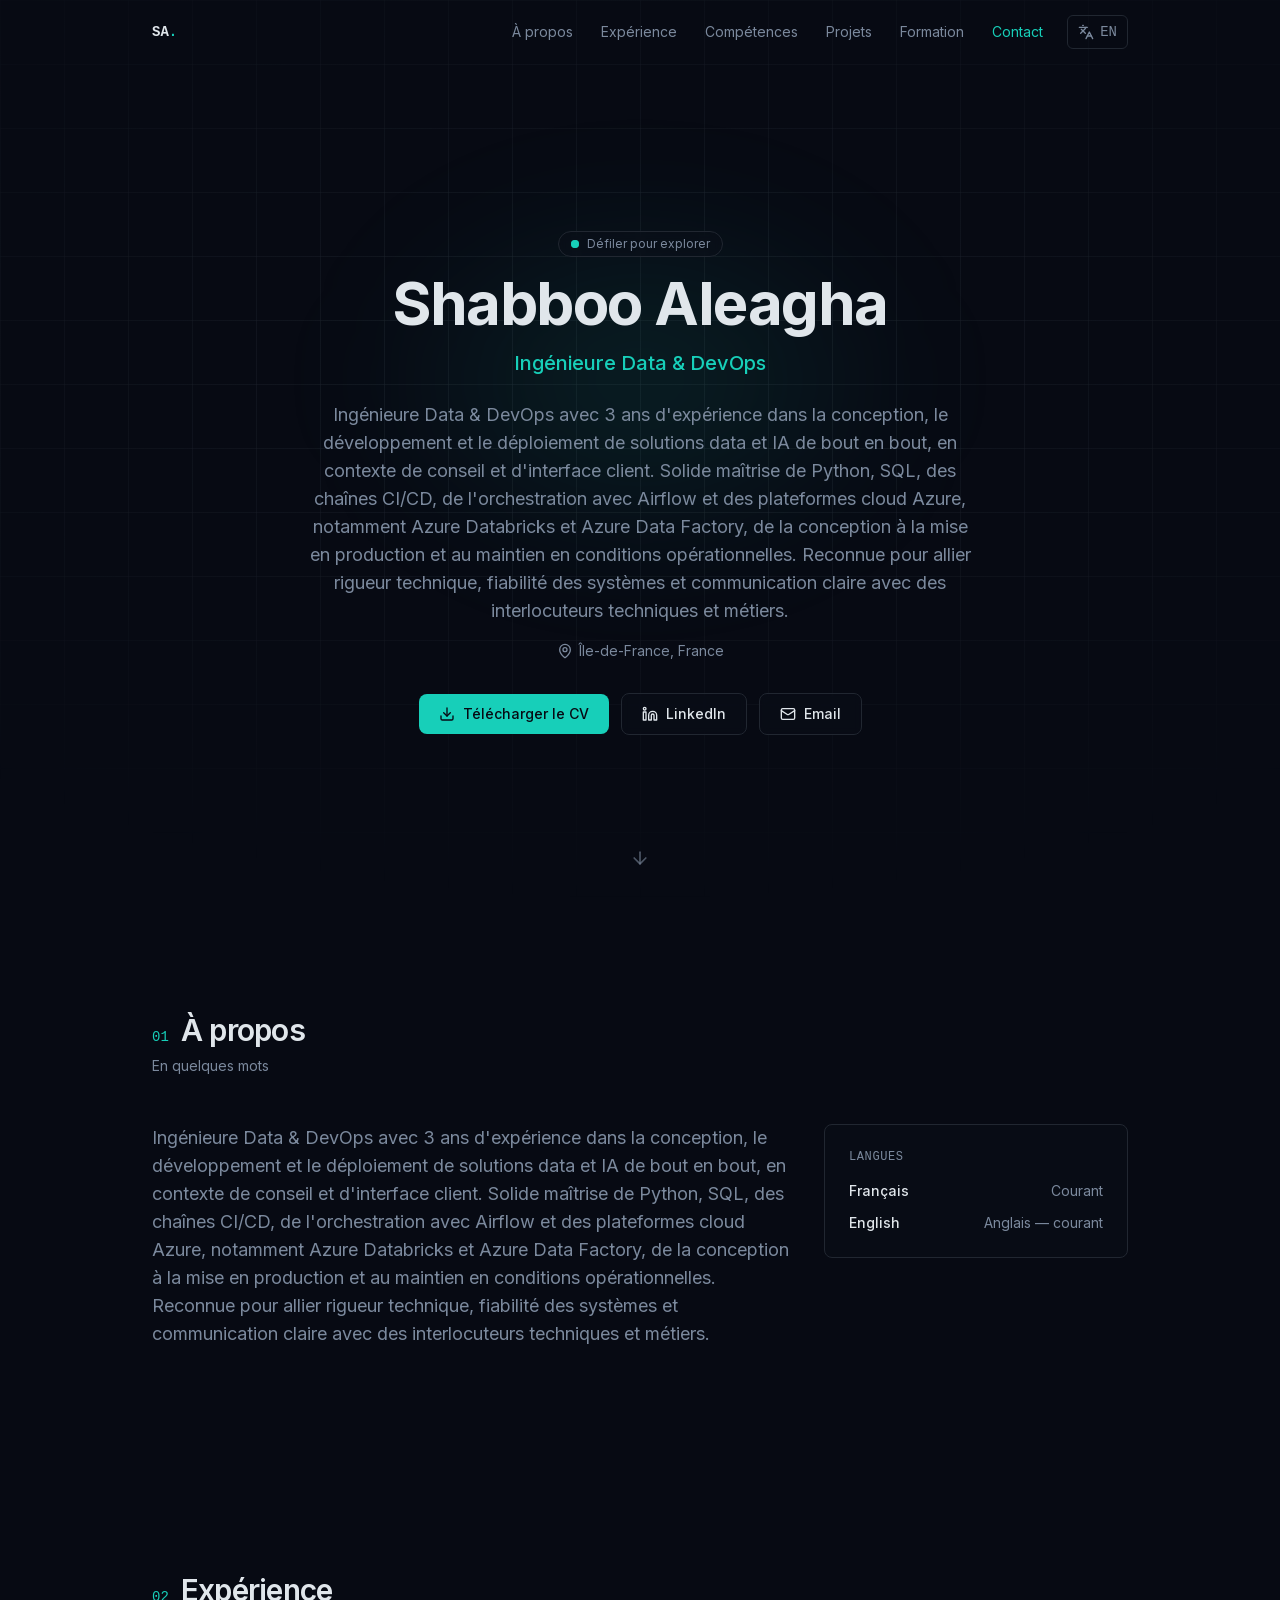
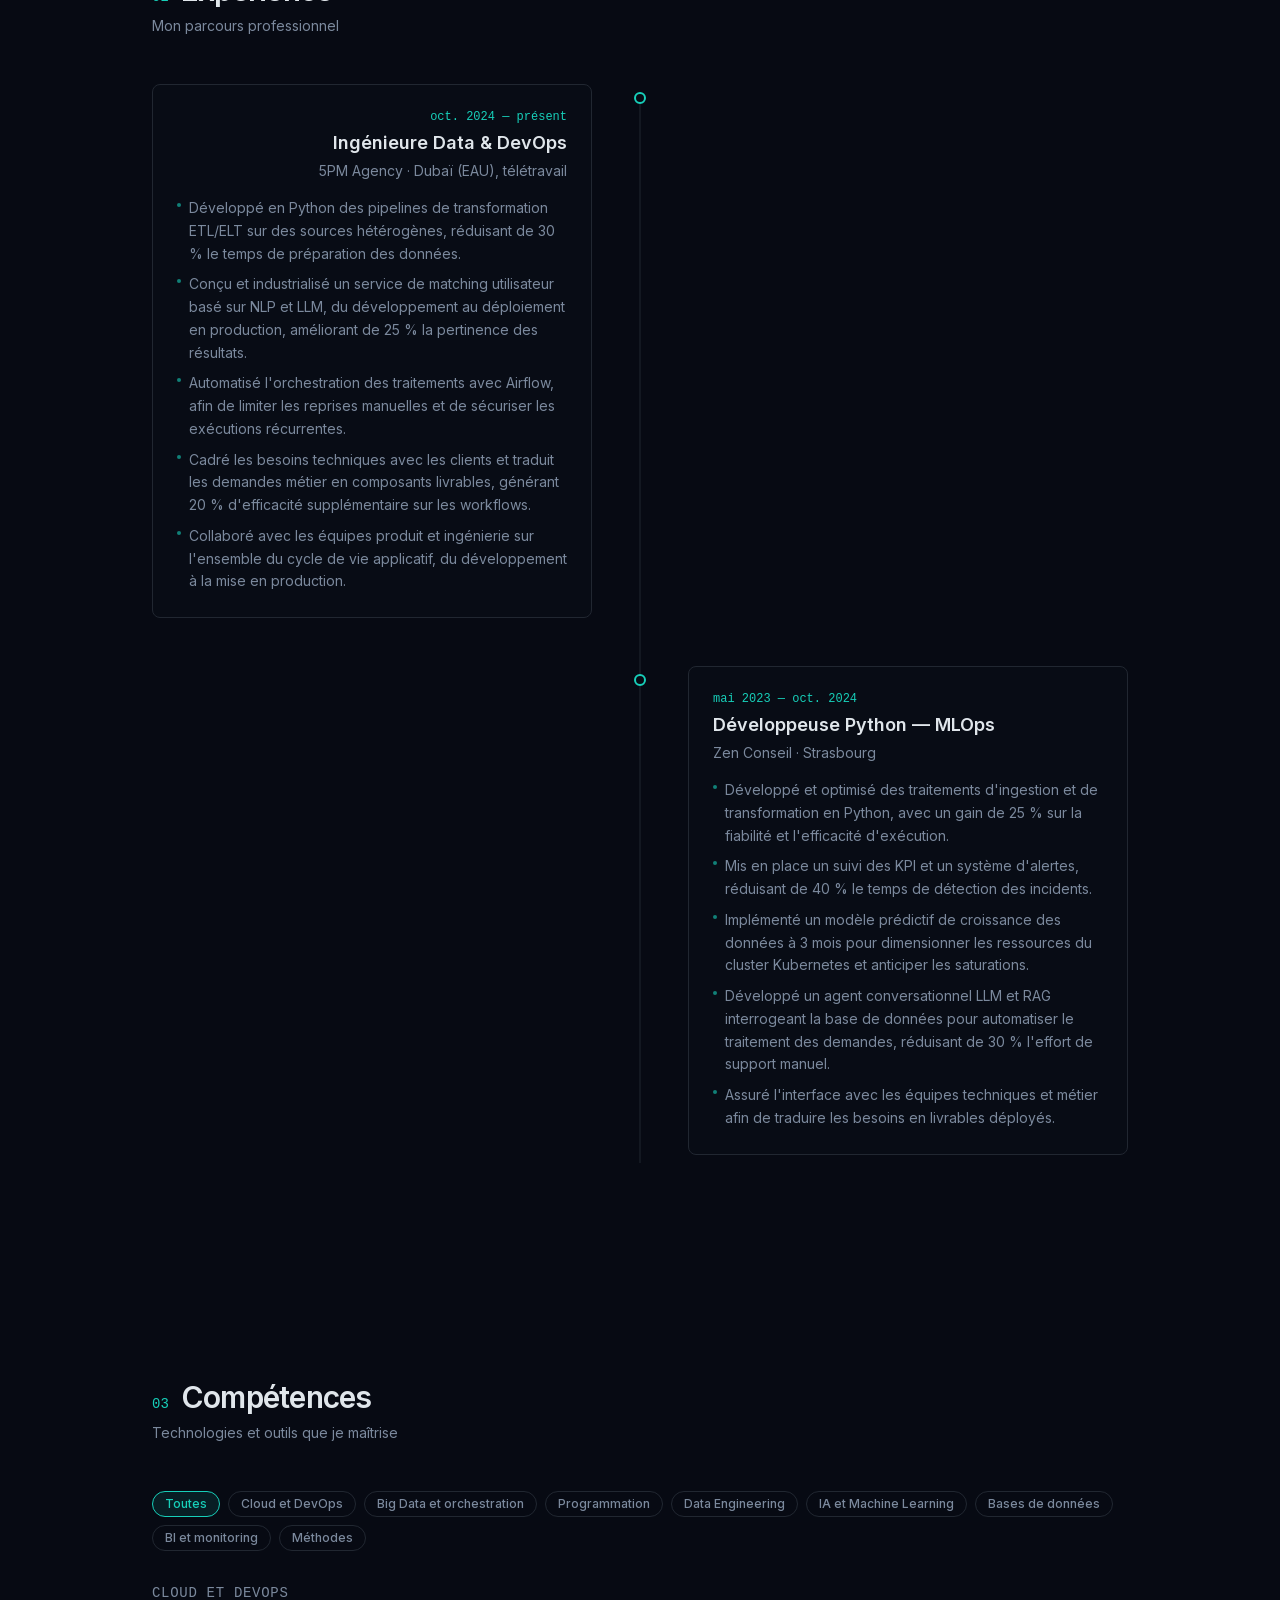
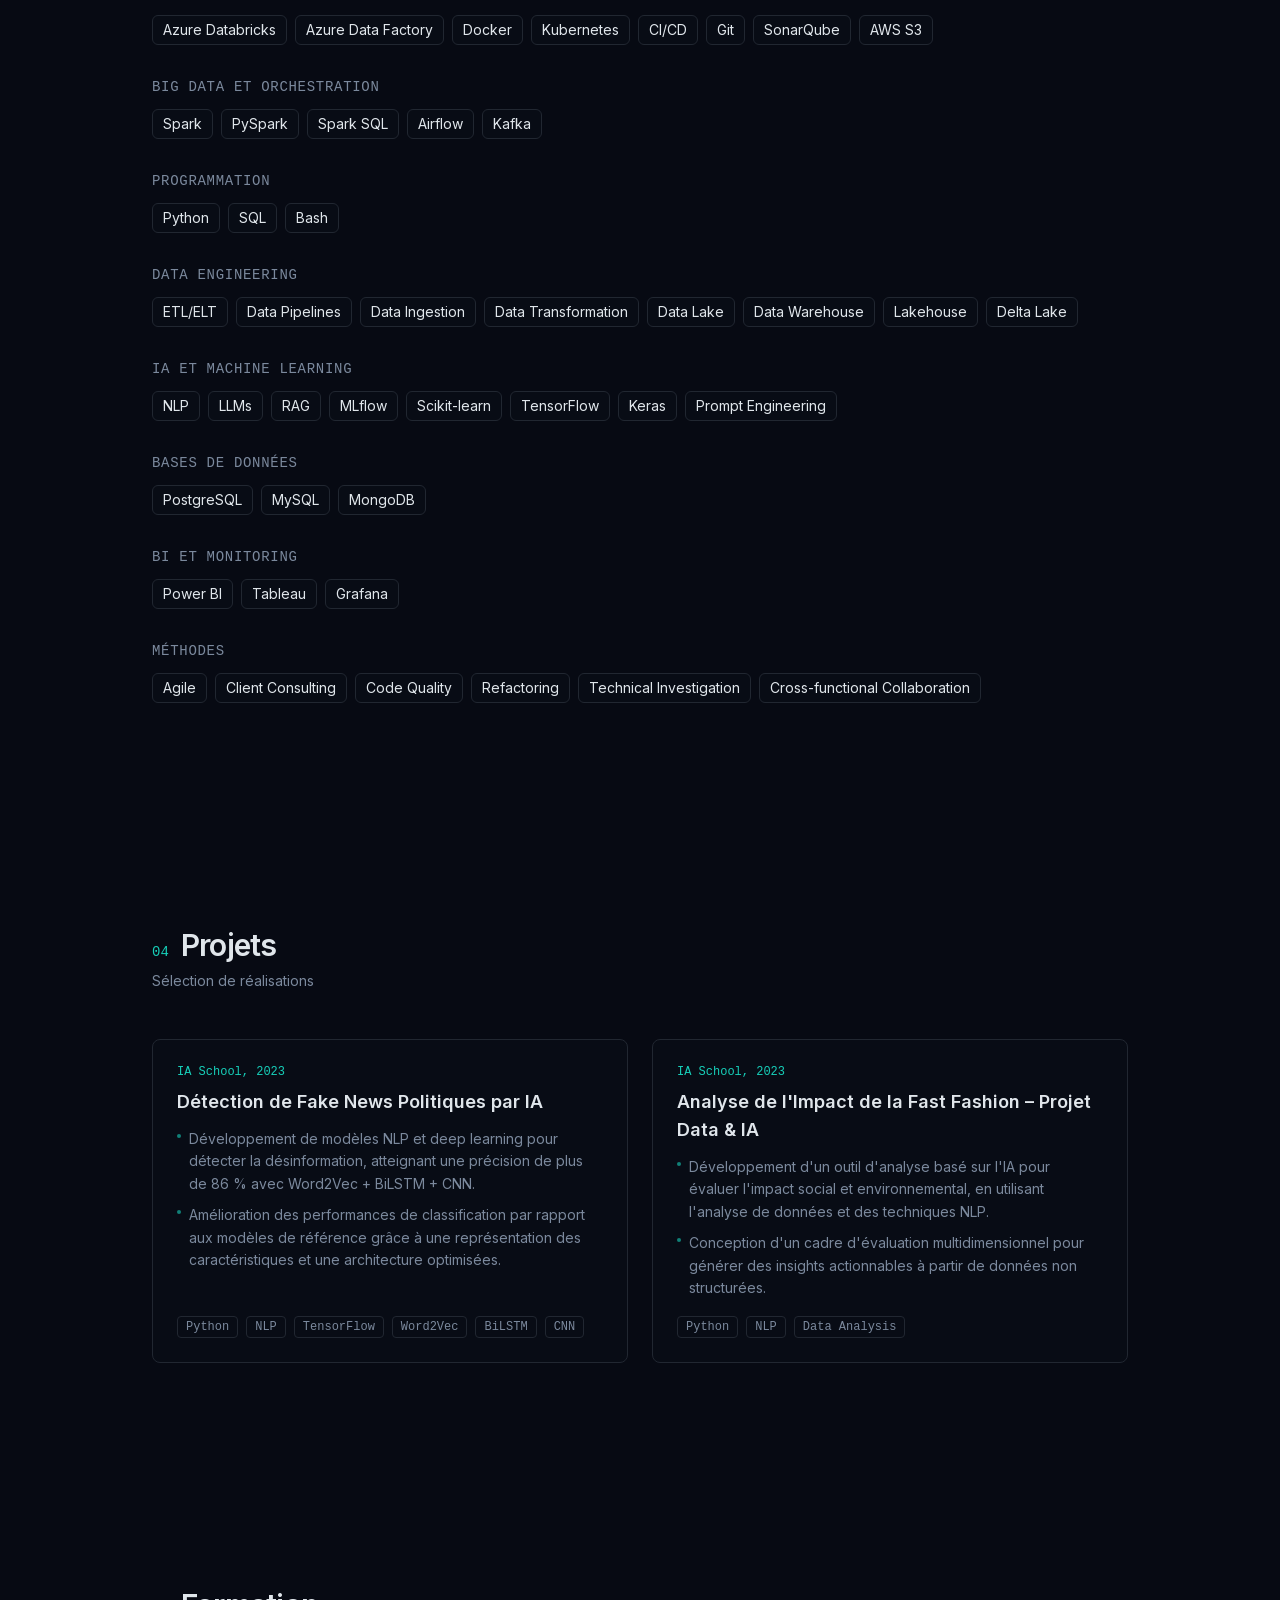
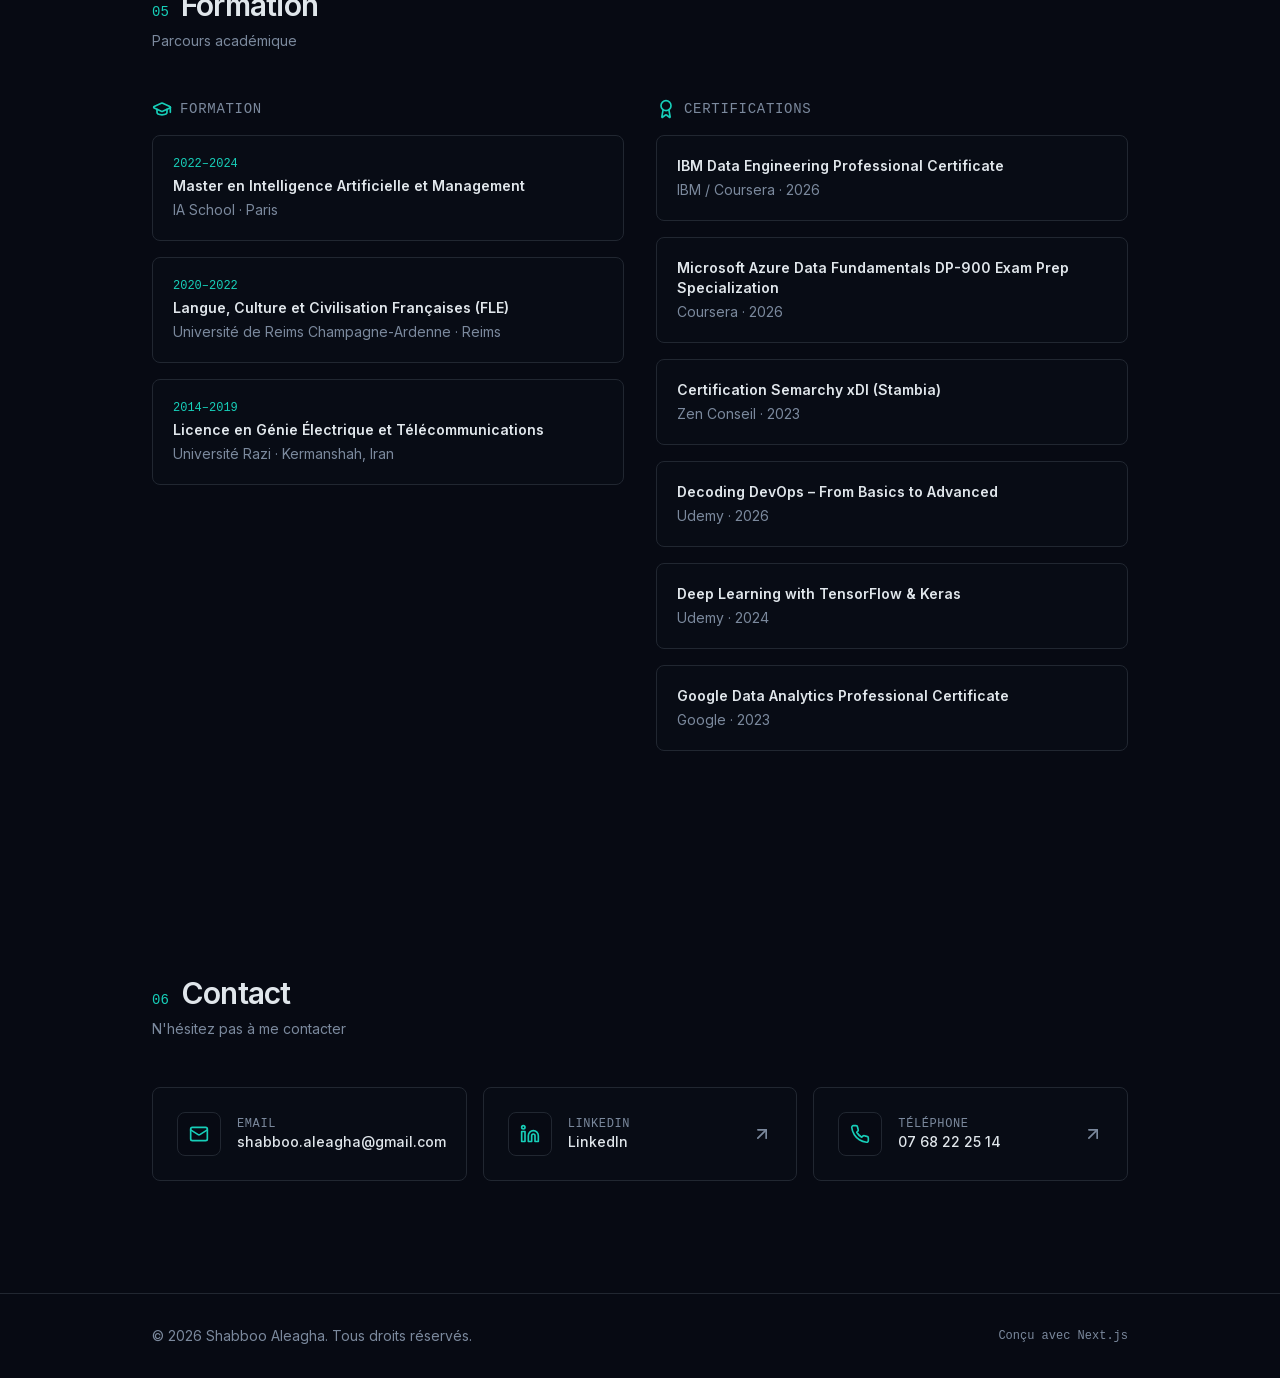
==== commit da596c82: "Deploy Next.js application" ====
--- a/index.html
+++ b/index.html
@@ -1 +1 @@
-<!DOCTYPE html><html lang="fr"><head><meta charSet="utf-8"/><meta name="viewport" content="width=device-width, initial-scale=1"/><link rel="preload" href="/_next/static/media/e4af272ccee01ff0-s.p.woff2" as="font" crossorigin="" type="font/woff2"/><link rel="stylesheet" href="/_next/static/css/e8350d5e4a93ab97.css" data-precedence="next"/><link rel="preload" href="/_next/static/chunks/webpack-8904fb58424054ea.js" as="script" fetchPriority="low"/><script src="/_next/static/chunks/fd9d1056-f8e8cb8aebb3dac9.js" async=""></script><script src="/_next/static/chunks/864-7160244a98db643a.js" async=""></script><script src="/_next/static/chunks/main-app-b77ae8c3a6058f3d.js" async=""></script><title>Shabboo Aleagha — Data &amp; AI Engineer</title><meta name="description" content="Data &amp; AI Engineer with over 2 years of experience designing, building, and deploying end-to-end data and AI solutions in a consulting, client-facing context. Strong command of Python, SQL, PySpark, Databricks, Airflow, ETL/ELT pipelines, and cloud platforms, with hands-on delivery across data engineering, machine learning, and generative AI use cases — from design through to production."/><meta name="author" content="Shabboo Aleagha"/><meta name="keywords" content="Data Engineer,AI Engineer,Machine Learning,Python,SQL,PySpark,Databricks,Airflow,ETL,LLMs,RAG,Power BI,Shabboo Aleagha"/><meta name="creator" content="Shabboo Aleagha"/><meta name="robots" content="index, follow"/><meta property="og:title" content="Shabboo Aleagha — Data &amp; AI Engineer"/><meta property="og:description" content="Data &amp; AI Engineer with over 2 years of experience designing, building, and deploying end-to-end data and AI solutions in a consulting, client-facing context. Strong command of Python, SQL, PySpark, Databricks, Airflow, ETL/ELT pipelines, and cloud platforms, with hands-on delivery across data engineering, machine learning, and generative AI use cases — from design through to production."/><meta property="og:url" content="https://shabboo-aleagha.dev/"/><meta property="og:site_name" content="Shabboo Aleagha — Portfolio"/><meta property="og:locale" content="fr_FR"/><meta property="og:image" content="https://shabboo-aleagha.dev/photo.jpg"/><meta property="og:image:width" content="1200"/><meta property="og:image:height" content="630"/><meta property="og:image:alt" content="Shabboo Aleagha"/><meta property="og:locale:alternate" content="en_US"/><meta property="og:type" content="website"/><meta name="twitter:card" content="summary_large_image"/><meta name="twitter:title" content="Shabboo Aleagha — Data &amp; AI Engineer"/><meta name="twitter:description" content="Data &amp; AI Engineer with over 2 years of experience designing, building, and deploying end-to-end data and AI solutions in a consulting, client-facing context. Strong command of Python, SQL, PySpark, Databricks, Airflow, ETL/ELT pipelines, and cloud platforms, with hands-on delivery across data engineering, machine learning, and generative AI use cases — from design through to production."/><meta name="twitter:image" content="https://shabboo-aleagha.dev/photo.jpg"/><meta name="next-size-adjust"/><script type="application/ld+json">{"@context":"https://schema.org","@type":"Person","name":"Shabboo Aleagha","jobTitle":"Data & AI Engineer","email":"mailto:shabboo.aleagha@gmail.com","address":{"@type":"PostalAddress","addressLocality":"Paris","addressCountry":"France"},"url":"/","sameAs":["https://linkedin.com/in/shabboo-aleagha/"],"knowsAbout":["Data Engineering","Machine Learning","Artificial Intelligence","Python","SQL","PySpark","Databricks","Airflow","ETL/ELT","LLMs","RAG","Power BI"]}</script><script src="/_next/static/chunks/polyfills-c67a75d1b6f99dc8.js" noModule=""></script></head><body class="__className_f367f3"><header class="fixed top-0 left-0 right-0 z-50 transition-all duration-300 border-b border-transparent bg-transparent"><nav class="mx-auto flex h-16 max-w-5xl items-center justify-between px-4 sm:px-6"><a href="#hero" class="font-mono text-sm font-semibold text-foreground">SA<span class="text-accent">.</span></a><div class="hidden items-center gap-1 md:flex"><a href="#about" class="rounded-md px-3 py-1.5 text-sm transition-colors text-muted-foreground hover:text-foreground">À propos</a><a href="#experience" class="rounded-md px-3 py-1.5 text-sm transition-colors text-muted-foreground hover:text-foreground">Expérience</a><a href="#skills" class="rounded-md px-3 py-1.5 text-sm transition-colors text-muted-foreground hover:text-foreground">Compétences</a><a href="#projects" class="rounded-md px-3 py-1.5 text-sm transition-colors text-muted-foreground hover:text-foreground">Projets</a><a href="#education" class="rounded-md px-3 py-1.5 text-sm transition-colors text-muted-foreground hover:text-foreground">Formation</a><a href="#contact" class="rounded-md px-3 py-1.5 text-sm transition-colors text-muted-foreground hover:text-foreground">Contact</a><button class="ml-2 flex items-center gap-1.5 rounded-md border border-border px-2.5 py-1.5 text-sm text-muted-foreground transition-colors hover:text-foreground" aria-label="Changer de langue"><svg xmlns="http://www.w3.org/2000/svg" width="24" height="24" viewBox="0 0 24 24" fill="none" stroke="currentColor" stroke-width="2" stroke-linecap="round" stroke-linejoin="round" class="lucide lucide-languages h-4 w-4"><path d="m5 8 6 6"></path><path d="m4 14 6-6 2-3"></path><path d="M2 5h12"></path><path d="M7 2h1"></path><path d="m22 22-5-10-5 10"></path><path d="M14 18h6"></path></svg><span class="font-mono uppercase">EN</span></button></div><div class="flex items-center gap-2 md:hidden"><button class="flex items-center gap-1.5 rounded-md border border-border px-2.5 py-1.5 text-sm text-muted-foreground transition-colors hover:text-foreground" aria-label="Changer de langue"><svg xmlns="http://www.w3.org/2000/svg" width="24" height="24" viewBox="0 0 24 24" fill="none" stroke="currentColor" stroke-width="2" stroke-linecap="round" stroke-linejoin="round" class="lucide lucide-languages h-4 w-4"><path d="m5 8 6 6"></path><path d="m4 14 6-6 2-3"></path><path d="M2 5h12"></path><path d="M7 2h1"></path><path d="m22 22-5-10-5 10"></path><path d="M14 18h6"></path></svg><span class="font-mono uppercase">EN</span></button><button class="rounded-md p-2 text-muted-foreground hover:text-foreground" aria-label="Toggle menu" aria-expanded="false"><svg xmlns="http://www.w3.org/2000/svg" width="24" height="24" viewBox="0 0 24 24" fill="none" stroke="currentColor" stroke-width="2" stroke-linecap="round" stroke-linejoin="round" class="lucide lucide-menu h-5 w-5"><line x1="4" x2="20" y1="12" y2="12"></line><line x1="4" x2="20" y1="6" y2="6"></line><line x1="4" x2="20" y1="18" y2="18"></line></svg></button></div></nav></header><main><section id="hero" class="relative flex min-h-screen items-center justify-center overflow-hidden pt-16"><div class="hero-bg" aria-hidden="true"><div class="hero-grid"></div><div class="hero-glow"></div></div><div class="relative z-10 mx-auto max-w-3xl px-4 text-center sm:px-6"><div class="mb-4 inline-flex items-center gap-2 rounded-full border border-border bg-card/50 px-3 py-1 text-xs text-muted-foreground backdrop-blur-sm"><span class="relative flex h-2 w-2"><span class="absolute inline-flex h-full w-full animate-ping rounded-full bg-accent opacity-75"></span><span class="relative inline-flex h-2 w-2 rounded-full bg-accent"></span></span>Défiler pour explorer</div><h1 class="text-4xl font-bold tracking-tight text-foreground sm:text-5xl md:text-6xl">Shabboo Aleagha</h1><p class="mt-4 text-lg font-medium text-accent sm:text-xl">Ingénieure Data &amp; IA</p><p class="mx-auto mt-6 max-w-2xl text-base leading-relaxed text-muted-foreground sm:text-lg">Ingénieure Data &amp; IA avec plus de 2 ans d&#x27;expérience dans la conception, le développement et le déploiement de solutions data et IA de bout en bout, en contexte de conseil et d&#x27;interface client. Solide maîtrise de Python, SQL, PySpark, Databricks, Airflow, des pipelines ETL/ELT et des plateformes cloud, avec une expérience concrète sur des cas d&#x27;usage data engineering, machine learning et IA générative, de la conception à la production.</p><div class="mt-4 flex items-center justify-center gap-1.5 text-sm text-muted-foreground"><svg xmlns="http://www.w3.org/2000/svg" width="24" height="24" viewBox="0 0 24 24" fill="none" stroke="currentColor" stroke-width="2" stroke-linecap="round" stroke-linejoin="round" class="lucide lucide-map-pin h-4 w-4"><path d="M20 10c0 4.993-5.539 10.193-7.399 11.799a1 1 0 0 1-1.202 0C9.539 20.193 4 14.993 4 10a8 8 0 0 1 16 0"></path><circle cx="12" cy="10" r="3"></circle></svg>Paris, France</div><div class="mt-8 flex flex-wrap items-center justify-center gap-3"><a href="/cv.pdf" download="" class="inline-flex items-center gap-2 rounded-lg bg-accent px-5 py-2.5 text-sm font-medium text-accent-foreground transition-all hover:opacity-90 hover:shadow-[0_0_20px_-5px] hover:shadow-accent"><svg xmlns="http://www.w3.org/2000/svg" width="24" height="24" viewBox="0 0 24 24" fill="none" stroke="currentColor" stroke-width="2" stroke-linecap="round" stroke-linejoin="round" class="lucide lucide-download h-4 w-4"><path d="M21 15v4a2 2 0 0 1-2 2H5a2 2 0 0 1-2-2v-4"></path><polyline points="7 10 12 15 17 10"></polyline><line x1="12" x2="12" y1="15" y2="3"></line></svg>Télécharger le CV</a><a href="https://linkedin.com/in/shabboo-aleagha/" target="_blank" rel="noopener noreferrer" class="inline-flex items-center gap-2 rounded-lg border border-border bg-card/50 px-5 py-2.5 text-sm font-medium text-foreground backdrop-blur-sm transition-colors hover:border-accent/50 hover:text-accent"><svg xmlns="http://www.w3.org/2000/svg" width="24" height="24" viewBox="0 0 24 24" fill="none" stroke="currentColor" stroke-width="2" stroke-linecap="round" stroke-linejoin="round" class="lucide lucide-linkedin h-4 w-4"><path d="M16 8a6 6 0 0 1 6 6v7h-4v-7a2 2 0 0 0-2-2 2 2 0 0 0-2 2v7h-4v-7a6 6 0 0 1 6-6z"></path><rect width="4" height="12" x="2" y="9"></rect><circle cx="4" cy="4" r="2"></circle></svg>LinkedIn</a><a href="mailto:shabboo.aleagha@gmail.com" class="inline-flex items-center gap-2 rounded-lg border border-border bg-card/50 px-5 py-2.5 text-sm font-medium text-foreground backdrop-blur-sm transition-colors hover:border-accent/50 hover:text-accent"><svg xmlns="http://www.w3.org/2000/svg" width="24" height="24" viewBox="0 0 24 24" fill="none" stroke="currentColor" stroke-width="2" stroke-linecap="round" stroke-linejoin="round" class="lucide lucide-mail h-4 w-4"><rect width="20" height="16" x="2" y="4" rx="2"></rect><path d="m22 7-8.97 5.7a1.94 1.94 0 0 1-2.06 0L2 7"></path></svg>Email</a></div></div><a href="#about" class="absolute bottom-8 left-1/2 z-10 -translate-x-1/2 text-muted-foreground/60 transition-colors hover:text-accent" aria-label="Défiler pour explorer"><svg xmlns="http://www.w3.org/2000/svg" width="24" height="24" viewBox="0 0 24 24" fill="none" stroke="currentColor" stroke-width="2" stroke-linecap="round" stroke-linejoin="round" class="lucide lucide-arrow-down h-5 w-5 animate-bounce"><path d="M12 5v14"></path><path d="m19 12-7 7-7-7"></path></svg></a></section><section id="about" class="scroll-mt-16 py-20 sm:py-28"><div class="mx-auto max-w-5xl px-4 sm:px-6"><div class="transition-all duration-700 ease-out opacity-0 translate-y-6" style="transition-delay:0ms"><div class="mb-12"><div class="flex items-baseline gap-3"><span class="font-mono text-sm text-accent tabular-nums">01</span><h2 class="text-2xl font-semibold tracking-tight text-foreground sm:text-3xl">À propos</h2></div><p class="mt-2 text-sm text-muted-foreground">En quelques mots</p></div></div><div class="grid gap-8 md:grid-cols-3"><div class="transition-all duration-700 ease-out opacity-0 translate-y-6 md:col-span-2" style="transition-delay:0ms"><p class="text-base leading-relaxed text-muted-foreground sm:text-lg">Ingénieure Data &amp; IA avec plus de 2 ans d&#x27;expérience dans la conception, le développement et le déploiement de solutions data et IA de bout en bout, en contexte de conseil et d&#x27;interface client. Solide maîtrise de Python, SQL, PySpark, Databricks, Airflow, des pipelines ETL/ELT et des plateformes cloud, avec une expérience concrète sur des cas d&#x27;usage data engineering, machine learning et IA générative, de la conception à la production.</p></div><div class="transition-all duration-700 ease-out opacity-0 translate-y-6" style="transition-delay:100ms"><div class="rounded-lg border border-border bg-card/50 p-6"><h3 class="mb-4 font-mono text-xs uppercase tracking-wider text-muted-foreground">Langues</h3><ul class="space-y-3"><li class="flex items-center justify-between"><span class="text-sm font-medium text-foreground">Français</span><span class="text-sm text-muted-foreground">Courant</span></li><li class="flex items-center justify-between"><span class="text-sm font-medium text-foreground">English</span><span class="text-sm text-muted-foreground">Anglais — courant</span></li></ul></div></div></div></div></section><section id="experience" class="scroll-mt-16 py-20 sm:py-28"><div class="mx-auto max-w-5xl px-4 sm:px-6"><div class="transition-all duration-700 ease-out opacity-0 translate-y-6" style="transition-delay:0ms"><div class="mb-12"><div class="flex items-baseline gap-3"><span class="font-mono text-sm text-accent tabular-nums">02</span><h2 class="text-2xl font-semibold tracking-tight text-foreground sm:text-3xl">Expérience</h2></div><p class="mt-2 text-sm text-muted-foreground">Mon parcours professionnel</p></div></div><div class="relative"><div class="absolute left-0 top-2 h-full w-px bg-border md:left-1/2 md:-translate-x-1/2"></div><div class="space-y-12"><div class="transition-all duration-700 ease-out opacity-0 translate-y-6" style="transition-delay:0ms"><div class="relative pl-8 md:pl-0 md:grid md:grid-cols-2 md:gap-8 md:[&amp;&gt;*:first-child]:order-1"><div class="absolute left-0 top-2 -translate-x-1/2 md:left-1/2"><div class="h-3 w-3 rounded-full border-2 border-accent bg-background"></div></div><div class="md:col-span-1 md:pr-8 md:text-right"><div class="rounded-lg border border-border bg-card/50 p-6 transition-colors hover:border-accent/30"><div class="mb-1 text-xs font-mono text-accent">oct. 2024<!-- --> —<!-- --> <!-- -->présent</div><h3 class="text-lg font-semibold text-foreground">Consultante Ingénieure Data &amp; IA</h3><div class="mt-1 text-sm text-muted-foreground">5PM Agency<!-- --> · <!-- -->Dubaï (EAU), télétravail</div><ul class="mt-4 space-y-2 md:text-left"><li class="flex gap-2 text-sm leading-relaxed text-muted-foreground"><span class="mt-1.5 h-1 w-1 flex-shrink-0 rounded-full bg-accent/60"></span><span>Conception et déploiement d&#x27;un pipeline de données et d&#x27;une application de mise en réseau basée sur l&#x27;IA (NLP et LLMs), améliorant la pertinence du matching de ~25 %.</span></li><li class="flex gap-2 text-sm leading-relaxed text-muted-foreground"><span class="mt-1.5 h-1 w-1 flex-shrink-0 rounded-full bg-accent/60"></span><span>Développement de pipelines ETL multi-sources, réduisant le temps de préparation des données de ~30 %.</span></li><li class="flex gap-2 text-sm leading-relaxed text-muted-foreground"><span class="mt-1.5 h-1 w-1 flex-shrink-0 rounded-full bg-accent/60"></span><span>Définition des cas d&#x27;usage data et IA avec les clients, solutions améliorant l&#x27;efficacité des workflows de ~20 %.</span></li><li class="flex gap-2 text-sm leading-relaxed text-muted-foreground"><span class="mt-1.5 h-1 w-1 flex-shrink-0 rounded-full bg-accent/60"></span><span>Intégration de fonctionnalités ML et d&#x27;IA générative dans les applications.</span></li><li class="flex gap-2 text-sm leading-relaxed text-muted-foreground"><span class="mt-1.5 h-1 w-1 flex-shrink-0 rounded-full bg-accent/60"></span><span>Collaboration produit/ingénierie pour livrer des solutions scalables du développement au déploiement.</span></li></ul></div></div></div></div><div class="transition-all duration-700 ease-out opacity-0 translate-y-6" style="transition-delay:100ms"><div class="relative pl-8 md:pl-0 md:grid md:grid-cols-2 md:gap-8"><div class="absolute left-0 top-2 -translate-x-1/2 md:left-1/2"><div class="h-3 w-3 rounded-full border-2 border-accent bg-background"></div></div><div class="md:col-span-1 md:col-start-2 md:pl-8"><div class="rounded-lg border border-border bg-card/50 p-6 transition-colors hover:border-accent/30"><div class="mb-1 text-xs font-mono text-accent">mai 2023<!-- --> —<!-- --> <!-- -->oct. 2024</div><h3 class="text-lg font-semibold text-foreground">Ingénieure Data &amp; IA — Machine Learning et AIOps</h3><div class="mt-1 text-sm text-muted-foreground">Zen Conseil<!-- --> · <!-- -->Strasbourg</div><ul class="mt-4 space-y-2"><li class="flex gap-2 text-sm leading-relaxed text-muted-foreground"><span class="mt-1.5 h-1 w-1 flex-shrink-0 rounded-full bg-accent/60"></span><span>Agent conversationnel LLM + RAG pour automatiser les demandes liées à la base de données, réduisant l&#x27;effort de support manuel de ~30 %.</span></li><li class="flex gap-2 text-sm leading-relaxed text-muted-foreground"><span class="mt-1.5 h-1 w-1 flex-shrink-0 rounded-full bg-accent/60"></span><span>Conception et optimisation de pipelines ETL/ELT, fiabilité et efficacité de traitement améliorées de ~25 %.</span></li><li class="flex gap-2 text-sm leading-relaxed text-muted-foreground"><span class="mt-1.5 h-1 w-1 flex-shrink-0 rounded-full bg-accent/60"></span><span>Tableaux de bord Power BI avec suivi des KPI et alertes, temps de détection des incidents réduit de ~40 %.</span></li><li class="flex gap-2 text-sm leading-relaxed text-muted-foreground"><span class="mt-1.5 h-1 w-1 flex-shrink-0 rounded-full bg-accent/60"></span><span>Modèle prédictif de croissance des données à 3 mois pour la planification de capacité.</span></li><li class="flex gap-2 text-sm leading-relaxed text-muted-foreground"><span class="mt-1.5 h-1 w-1 flex-shrink-0 rounded-full bg-accent/60"></span><span>Traduction des besoins métier en solutions data avec les équipes techniques.</span></li></ul></div></div></div></div></div></div></div></section><section id="skills" class="scroll-mt-16 py-20 sm:py-28"><div class="mx-auto max-w-5xl px-4 sm:px-6"><div class="transition-all duration-700 ease-out opacity-0 translate-y-6" style="transition-delay:0ms"><div class="mb-12"><div class="flex items-baseline gap-3"><span class="font-mono text-sm text-accent tabular-nums">03</span><h2 class="text-2xl font-semibold tracking-tight text-foreground sm:text-3xl">Compétences</h2></div><p class="mt-2 text-sm text-muted-foreground">Technologies et outils que je maîtrise</p></div></div><div class="transition-all duration-700 ease-out opacity-0 translate-y-6" style="transition-delay:0ms"><div class="mb-8 flex flex-wrap gap-2"><button class="rounded-full border px-3 py-1 text-xs font-medium transition-colors border-accent bg-accent/10 text-accent">Toutes</button><button class="rounded-full border px-3 py-1 text-xs font-medium transition-colors border-border text-muted-foreground hover:border-accent/40 hover:text-foreground">Data Engineering</button><button class="rounded-full border px-3 py-1 text-xs font-medium transition-colors border-border text-muted-foreground hover:border-accent/40 hover:text-foreground">Programmation</button><button class="rounded-full border px-3 py-1 text-xs font-medium transition-colors border-border text-muted-foreground hover:border-accent/40 hover:text-foreground">Cloud &amp; Plateformes</button><button class="rounded-full border px-3 py-1 text-xs font-medium transition-colors border-border text-muted-foreground hover:border-accent/40 hover:text-foreground">IA / Machine Learning</button><button class="rounded-full border px-3 py-1 text-xs font-medium transition-colors border-border text-muted-foreground hover:border-accent/40 hover:text-foreground">Bases de données</button><button class="rounded-full border px-3 py-1 text-xs font-medium transition-colors border-border text-muted-foreground hover:border-accent/40 hover:text-foreground">BI / Monitoring</button><button class="rounded-full border px-3 py-1 text-xs font-medium transition-colors border-border text-muted-foreground hover:border-accent/40 hover:text-foreground">Méthodes de travail</button></div></div><div class="space-y-8"><div class="transition-all duration-700 ease-out opacity-0 translate-y-6" style="transition-delay:0ms"><div><h3 class="mb-3 font-mono text-sm uppercase tracking-wider text-muted-foreground">Data Engineering</h3><div class="flex flex-wrap gap-2"><span class="rounded-md border border-border bg-card/50 px-2.5 py-1 text-sm text-foreground transition-colors hover:border-accent/40 hover:text-accent">ETL/ELT</span><span class="rounded-md border border-border bg-card/50 px-2.5 py-1 text-sm text-foreground transition-colors hover:border-accent/40 hover:text-accent">Data Pipelines</span><span class="rounded-md border border-border bg-card/50 px-2.5 py-1 text-sm text-foreground transition-colors hover:border-accent/40 hover:text-accent">Data Ingestion</span><span class="rounded-md border border-border bg-card/50 px-2.5 py-1 text-sm text-foreground transition-colors hover:border-accent/40 hover:text-accent">Data Transformation</span><span class="rounded-md border border-border bg-card/50 px-2.5 py-1 text-sm text-foreground transition-colors hover:border-accent/40 hover:text-accent">Data Modeling</span><span class="rounded-md border border-border bg-card/50 px-2.5 py-1 text-sm text-foreground transition-colors hover:border-accent/40 hover:text-accent">Data Lake</span><span class="rounded-md border border-border bg-card/50 px-2.5 py-1 text-sm text-foreground transition-colors hover:border-accent/40 hover:text-accent">Data Warehouse</span><span class="rounded-md border border-border bg-card/50 px-2.5 py-1 text-sm text-foreground transition-colors hover:border-accent/40 hover:text-accent">Lakehouse</span><span class="rounded-md border border-border bg-card/50 px-2.5 py-1 text-sm text-foreground transition-colors hover:border-accent/40 hover:text-accent">Databricks</span><span class="rounded-md border border-border bg-card/50 px-2.5 py-1 text-sm text-foreground transition-colors hover:border-accent/40 hover:text-accent">Spark</span><span class="rounded-md border border-border bg-card/50 px-2.5 py-1 text-sm text-foreground transition-colors hover:border-accent/40 hover:text-accent">PySpark</span><span class="rounded-md border border-border bg-card/50 px-2.5 py-1 text-sm text-foreground transition-colors hover:border-accent/40 hover:text-accent">Spark SQL</span><span class="rounded-md border border-border bg-card/50 px-2.5 py-1 text-sm text-foreground transition-colors hover:border-accent/40 hover:text-accent">Airflow</span><span class="rounded-md border border-border bg-card/50 px-2.5 py-1 text-sm text-foreground transition-colors hover:border-accent/40 hover:text-accent">Kafka</span><span class="rounded-md border border-border bg-card/50 px-2.5 py-1 text-sm text-foreground transition-colors hover:border-accent/40 hover:text-accent">Delta Lake</span></div></div></div><div class="transition-all duration-700 ease-out opacity-0 translate-y-6" style="transition-delay:50ms"><div><h3 class="mb-3 font-mono text-sm uppercase tracking-wider text-muted-foreground">Programmation</h3><div class="flex flex-wrap gap-2"><span class="rounded-md border border-border bg-card/50 px-2.5 py-1 text-sm text-foreground transition-colors hover:border-accent/40 hover:text-accent">Python</span><span class="rounded-md border border-border bg-card/50 px-2.5 py-1 text-sm text-foreground transition-colors hover:border-accent/40 hover:text-accent">SQL</span><span class="rounded-md border border-border bg-card/50 px-2.5 py-1 text-sm text-foreground transition-colors hover:border-accent/40 hover:text-accent">Bash</span><span class="rounded-md border border-border bg-card/50 px-2.5 py-1 text-sm text-foreground transition-colors hover:border-accent/40 hover:text-accent">R</span><span class="rounded-md border border-border bg-card/50 px-2.5 py-1 text-sm text-foreground transition-colors hover:border-accent/40 hover:text-accent">C#</span></div></div></div><div class="transition-all duration-700 ease-out opacity-0 translate-y-6" style="transition-delay:100ms"><div><h3 class="mb-3 font-mono text-sm uppercase tracking-wider text-muted-foreground">Cloud &amp; Plateformes</h3><div class="flex flex-wrap gap-2"><span class="rounded-md border border-border bg-card/50 px-2.5 py-1 text-sm text-foreground transition-colors hover:border-accent/40 hover:text-accent">Azure Databricks</span><span class="rounded-md border border-border bg-card/50 px-2.5 py-1 text-sm text-foreground transition-colors hover:border-accent/40 hover:text-accent">Azure Data Factory</span><span class="rounded-md border border-border bg-card/50 px-2.5 py-1 text-sm text-foreground transition-colors hover:border-accent/40 hover:text-accent">AWS</span><span class="rounded-md border border-border bg-card/50 px-2.5 py-1 text-sm text-foreground transition-colors hover:border-accent/40 hover:text-accent">S3</span><span class="rounded-md border border-border bg-card/50 px-2.5 py-1 text-sm text-foreground transition-colors hover:border-accent/40 hover:text-accent">Glue</span><span class="rounded-md border border-border bg-card/50 px-2.5 py-1 text-sm text-foreground transition-colors hover:border-accent/40 hover:text-accent">Docker</span><span class="rounded-md border border-border bg-card/50 px-2.5 py-1 text-sm text-foreground transition-colors hover:border-accent/40 hover:text-accent">Kubernetes</span><span class="rounded-md border border-border bg-card/50 px-2.5 py-1 text-sm text-foreground transition-colors hover:border-accent/40 hover:text-accent">CI/CD</span></div></div></div><div class="transition-all duration-700 ease-out opacity-0 translate-y-6" style="transition-delay:150ms"><div><h3 class="mb-3 font-mono text-sm uppercase tracking-wider text-muted-foreground">IA / Machine Learning</h3><div class="flex flex-wrap gap-2"><span class="rounded-md border border-border bg-card/50 px-2.5 py-1 text-sm text-foreground transition-colors hover:border-accent/40 hover:text-accent">Scikit-learn</span><span class="rounded-md border border-border bg-card/50 px-2.5 py-1 text-sm text-foreground transition-colors hover:border-accent/40 hover:text-accent">TensorFlow</span><span class="rounded-md border border-border bg-card/50 px-2.5 py-1 text-sm text-foreground transition-colors hover:border-accent/40 hover:text-accent">PyTorch</span><span class="rounded-md border border-border bg-card/50 px-2.5 py-1 text-sm text-foreground transition-colors hover:border-accent/40 hover:text-accent">Keras</span><span class="rounded-md border border-border bg-card/50 px-2.5 py-1 text-sm text-foreground transition-colors hover:border-accent/40 hover:text-accent">NLP</span><span class="rounded-md border border-border bg-card/50 px-2.5 py-1 text-sm text-foreground transition-colors hover:border-accent/40 hover:text-accent">LLMs</span><span class="rounded-md border border-border bg-card/50 px-2.5 py-1 text-sm text-foreground transition-colors hover:border-accent/40 hover:text-accent">RAG</span><span class="rounded-md border border-border bg-card/50 px-2.5 py-1 text-sm text-foreground transition-colors hover:border-accent/40 hover:text-accent">LangChain</span><span class="rounded-md border border-border bg-card/50 px-2.5 py-1 text-sm text-foreground transition-colors hover:border-accent/40 hover:text-accent">Prompt Engineering</span><span class="rounded-md border border-border bg-card/50 px-2.5 py-1 text-sm text-foreground transition-colors hover:border-accent/40 hover:text-accent">MLflow</span></div></div></div><div class="transition-all duration-700 ease-out opacity-0 translate-y-6" style="transition-delay:200ms"><div><h3 class="mb-3 font-mono text-sm uppercase tracking-wider text-muted-foreground">Bases de données</h3><div class="flex flex-wrap gap-2"><span class="rounded-md border border-border bg-card/50 px-2.5 py-1 text-sm text-foreground transition-colors hover:border-accent/40 hover:text-accent">PostgreSQL</span><span class="rounded-md border border-border bg-card/50 px-2.5 py-1 text-sm text-foreground transition-colors hover:border-accent/40 hover:text-accent">MySQL</span><span class="rounded-md border border-border bg-card/50 px-2.5 py-1 text-sm text-foreground transition-colors hover:border-accent/40 hover:text-accent">MongoDB</span><span class="rounded-md border border-border bg-card/50 px-2.5 py-1 text-sm text-foreground transition-colors hover:border-accent/40 hover:text-accent">SQL</span><span class="rounded-md border border-border bg-card/50 px-2.5 py-1 text-sm text-foreground transition-colors hover:border-accent/40 hover:text-accent">NoSQL</span></div></div></div><div class="transition-all duration-700 ease-out opacity-0 translate-y-6" style="transition-delay:250ms"><div><h3 class="mb-3 font-mono text-sm uppercase tracking-wider text-muted-foreground">BI / Monitoring</h3><div class="flex flex-wrap gap-2"><span class="rounded-md border border-border bg-card/50 px-2.5 py-1 text-sm text-foreground transition-colors hover:border-accent/40 hover:text-accent">Power BI</span><span class="rounded-md border border-border bg-card/50 px-2.5 py-1 text-sm text-foreground transition-colors hover:border-accent/40 hover:text-accent">Tableau</span><span class="rounded-md border border-border bg-card/50 px-2.5 py-1 text-sm text-foreground transition-colors hover:border-accent/40 hover:text-accent">Grafana</span></div></div></div><div class="transition-all duration-700 ease-out opacity-0 translate-y-6" style="transition-delay:300ms"><div><h3 class="mb-3 font-mono text-sm uppercase tracking-wider text-muted-foreground">Méthodes de travail</h3><div class="flex flex-wrap gap-2"><span class="rounded-md border border-border bg-card/50 px-2.5 py-1 text-sm text-foreground transition-colors hover:border-accent/40 hover:text-accent">Agile</span><span class="rounded-md border border-border bg-card/50 px-2.5 py-1 text-sm text-foreground transition-colors hover:border-accent/40 hover:text-accent">Client Consulting</span><span class="rounded-md border border-border bg-card/50 px-2.5 py-1 text-sm text-foreground transition-colors hover:border-accent/40 hover:text-accent">Technical Investigation</span><span class="rounded-md border border-border bg-card/50 px-2.5 py-1 text-sm text-foreground transition-colors hover:border-accent/40 hover:text-accent">Debugging</span><span class="rounded-md border border-border bg-card/50 px-2.5 py-1 text-sm text-foreground transition-colors hover:border-accent/40 hover:text-accent">Code Quality</span><span class="rounded-md border border-border bg-card/50 px-2.5 py-1 text-sm text-foreground transition-colors hover:border-accent/40 hover:text-accent">Refactoring</span><span class="rounded-md border border-border bg-card/50 px-2.5 py-1 text-sm text-foreground transition-colors hover:border-accent/40 hover:text-accent">Cross-functional Collaboration</span></div></div></div></div></div></section><section id="projects" class="scroll-mt-16 py-20 sm:py-28"><div class="mx-auto max-w-5xl px-4 sm:px-6"><div class="transition-all duration-700 ease-out opacity-0 translate-y-6" style="transition-delay:0ms"><div class="mb-12"><div class="flex items-baseline gap-3"><span class="font-mono text-sm text-accent tabular-nums">04</span><h2 class="text-2xl font-semibold tracking-tight text-foreground sm:text-3xl">Projets</h2></div><p class="mt-2 text-sm text-muted-foreground">Sélection de réalisations</p></div></div><div class="grid gap-6 sm:grid-cols-2"><div class="transition-all duration-700 ease-out opacity-0 translate-y-6" style="transition-delay:0ms"><article class="group flex h-full flex-col rounded-lg border border-border bg-card/50 p-6 transition-colors hover:border-accent/30"><div class="mb-2 text-xs font-mono text-accent">IA School, 2023</div><h3 class="text-lg font-semibold text-foreground transition-colors group-hover:text-accent">Détection de fake news politiques par IA</h3><p class="mt-3 flex-1 text-sm leading-relaxed text-muted-foreground">NLP &amp; deep learning, &gt;86 % de précision avec Word2Vec + BiLSTM + CNN.</p><div class="mt-4 flex flex-wrap gap-2"><span class="rounded border border-border px-2 py-0.5 font-mono text-xs text-muted-foreground">Python</span><span class="rounded border border-border px-2 py-0.5 font-mono text-xs text-muted-foreground">NLP</span><span class="rounded border border-border px-2 py-0.5 font-mono text-xs text-muted-foreground">TensorFlow</span><span class="rounded border border-border px-2 py-0.5 font-mono text-xs text-muted-foreground">Word2Vec</span><span class="rounded border border-border px-2 py-0.5 font-mono text-xs text-muted-foreground">BiLSTM</span><span class="rounded border border-border px-2 py-0.5 font-mono text-xs text-muted-foreground">CNN</span></div></article></div><div class="transition-all duration-700 ease-out opacity-0 translate-y-6" style="transition-delay:100ms"><article class="group flex h-full flex-col rounded-lg border border-border bg-card/50 p-6 transition-colors hover:border-accent/30"><div class="mb-2 text-xs font-mono text-accent">IA School, 2023</div><h3 class="text-lg font-semibold text-foreground transition-colors group-hover:text-accent">Analyse de l&#x27;impact de la fast fashion</h3><p class="mt-3 flex-1 text-sm leading-relaxed text-muted-foreground">Outil d&#x27;analyse IA de l&#x27;impact social et environnemental, cadre d&#x27;évaluation multidimensionnel sur données non structurées.</p><div class="mt-4 flex flex-wrap gap-2"><span class="rounded border border-border px-2 py-0.5 font-mono text-xs text-muted-foreground">Python</span><span class="rounded border border-border px-2 py-0.5 font-mono text-xs text-muted-foreground">NLP</span><span class="rounded border border-border px-2 py-0.5 font-mono text-xs text-muted-foreground">Data Analysis</span></div></article></div></div></div></section><section id="education" class="scroll-mt-16 py-20 sm:py-28"><div class="mx-auto max-w-5xl px-4 sm:px-6"><div class="transition-all duration-700 ease-out opacity-0 translate-y-6" style="transition-delay:0ms"><div class="mb-12"><div class="flex items-baseline gap-3"><span class="font-mono text-sm text-accent tabular-nums">05</span><h2 class="text-2xl font-semibold tracking-tight text-foreground sm:text-3xl">Formation</h2></div><p class="mt-2 text-sm text-muted-foreground">Parcours académique</p></div></div><div class="grid gap-8 md:grid-cols-2"><div><div class="mb-4 flex items-center gap-2"><svg xmlns="http://www.w3.org/2000/svg" width="24" height="24" viewBox="0 0 24 24" fill="none" stroke="currentColor" stroke-width="2" stroke-linecap="round" stroke-linejoin="round" class="lucide lucide-graduation-cap h-5 w-5 text-accent"><path d="M21.42 10.922a1 1 0 0 0-.019-1.838L12.83 5.18a2 2 0 0 0-1.66 0L2.6 9.08a1 1 0 0 0 0 1.832l8.57 3.908a2 2 0 0 0 1.66 0z"></path><path d="M22 10v6"></path><path d="M6 12.5V16a6 3 0 0 0 12 0v-3.5"></path></svg><h3 class="font-mono text-sm uppercase tracking-wider text-muted-foreground">Formation</h3></div><div class="space-y-4"><div class="transition-all duration-700 ease-out opacity-0 translate-y-6" style="transition-delay:0ms"><div class="rounded-lg border border-border bg-card/50 p-5 transition-colors hover:border-accent/30"><div class="text-xs font-mono text-accent">2022–2024</div><h4 class="mt-1 text-sm font-semibold text-foreground">Master en Intelligence Artificielle et Management</h4><p class="mt-1 text-sm text-muted-foreground">IA School<!-- --> · <!-- -->Paris</p></div></div><div class="transition-all duration-700 ease-out opacity-0 translate-y-6" style="transition-delay:50ms"><div class="rounded-lg border border-border bg-card/50 p-5 transition-colors hover:border-accent/30"><div class="text-xs font-mono text-accent">2020–2022</div><h4 class="mt-1 text-sm font-semibold text-foreground">Langue, Culture et Civilisation Françaises (FLE)</h4><p class="mt-1 text-sm text-muted-foreground">Université de Reims Champagne-Ardenne<!-- --> · <!-- -->Reims</p></div></div><div class="transition-all duration-700 ease-out opacity-0 translate-y-6" style="transition-delay:100ms"><div class="rounded-lg border border-border bg-card/50 p-5 transition-colors hover:border-accent/30"><div class="text-xs font-mono text-accent">2014–2019</div><h4 class="mt-1 text-sm font-semibold text-foreground">Licence en Génie Électrique et Télécommunications</h4><p class="mt-1 text-sm text-muted-foreground">Université Razi<!-- --> · <!-- -->Kermanshah, Iran</p></div></div></div></div><div><div class="mb-4 flex items-center gap-2"><svg xmlns="http://www.w3.org/2000/svg" width="24" height="24" viewBox="0 0 24 24" fill="none" stroke="currentColor" stroke-width="2" stroke-linecap="round" stroke-linejoin="round" class="lucide lucide-award h-5 w-5 text-accent"><path d="m15.477 12.89 1.515 8.526a.5.5 0 0 1-.81.47l-3.58-2.687a1 1 0 0 0-1.197 0l-3.586 2.686a.5.5 0 0 1-.81-.469l1.514-8.526"></path><circle cx="12" cy="8" r="6"></circle></svg><h3 class="font-mono text-sm uppercase tracking-wider text-muted-foreground">Certifications</h3></div><div class="space-y-4"><div class="transition-all duration-700 ease-out opacity-0 translate-y-6" style="transition-delay:0ms"><div class="rounded-lg border border-border bg-card/50 p-5 transition-colors hover:border-accent/30"><h4 class="text-sm font-semibold text-foreground">IBM Data Engineering Professional Certificate</h4><p class="mt-1 text-sm text-muted-foreground">IBM / Coursera</p></div></div><div class="transition-all duration-700 ease-out opacity-0 translate-y-6" style="transition-delay:50ms"><div class="rounded-lg border border-border bg-card/50 p-5 transition-colors hover:border-accent/30"><h4 class="text-sm font-semibold text-foreground">Microsoft Azure Data Fundamentals DP-900 Exam Prep Specialization</h4><p class="mt-1 text-sm text-muted-foreground">Coursera</p></div></div><div class="transition-all duration-700 ease-out opacity-0 translate-y-6" style="transition-delay:100ms"><div class="rounded-lg border border-border bg-card/50 p-5 transition-colors hover:border-accent/30"><h4 class="text-sm font-semibold text-foreground">Deep Learning with TensorFlow &amp; Keras</h4><p class="mt-1 text-sm text-muted-foreground">Udemy<span class="ml-1">· <!-- -->2024</span></p></div></div><div class="transition-all duration-700 ease-out opacity-0 translate-y-6" style="transition-delay:150ms"><div class="rounded-lg border border-border bg-card/50 p-5 transition-colors hover:border-accent/30"><h4 class="text-sm font-semibold text-foreground">Certification Semarchy xDI (Stambia)</h4><p class="mt-1 text-sm text-muted-foreground">Zen Conseil<span class="ml-1">· <!-- -->2023</span></p></div></div><div class="transition-all duration-700 ease-out opacity-0 translate-y-6" style="transition-delay:200ms"><div class="rounded-lg border border-border bg-card/50 p-5 transition-colors hover:border-accent/30"><h4 class="text-sm font-semibold text-foreground">Google Data Analytics Professional Certificate</h4><p class="mt-1 text-sm text-muted-foreground">Google<span class="ml-1">· <!-- -->2023</span></p></div></div></div></div></div></div></section><section id="contact" class="scroll-mt-16 py-20 sm:py-28"><div class="mx-auto max-w-5xl px-4 sm:px-6"><div class="transition-all duration-700 ease-out opacity-0 translate-y-6" style="transition-delay:0ms"><div class="mb-12"><div class="flex items-baseline gap-3"><span class="font-mono text-sm text-accent tabular-nums">06</span><h2 class="text-2xl font-semibold tracking-tight text-foreground sm:text-3xl">Contact</h2></div><p class="mt-2 text-sm text-muted-foreground">N&#x27;hésitez pas à me contacter</p></div></div><div class="transition-all duration-700 ease-out opacity-0 translate-y-6" style="transition-delay:0ms"><div class="grid gap-4 sm:grid-cols-2"><a href="mailto:shabboo.aleagha@gmail.com" class="group flex items-center justify-between rounded-lg border border-border bg-card/50 p-6 transition-colors hover:border-accent/30"><div class="flex items-center gap-4"><div class="flex h-11 w-11 items-center justify-center rounded-lg border border-border bg-background"><svg xmlns="http://www.w3.org/2000/svg" width="24" height="24" viewBox="0 0 24 24" fill="none" stroke="currentColor" stroke-width="2" stroke-linecap="round" stroke-linejoin="round" class="lucide lucide-mail h-5 w-5 text-accent"><rect width="20" height="16" x="2" y="4" rx="2"></rect><path d="m22 7-8.97 5.7a1.94 1.94 0 0 1-2.06 0L2 7"></path></svg></div><div><div class="font-mono text-xs uppercase tracking-wider text-muted-foreground">Email</div><div class="text-sm font-medium text-foreground">shabboo.aleagha@gmail.com</div></div></div><svg xmlns="http://www.w3.org/2000/svg" width="24" height="24" viewBox="0 0 24 24" fill="none" stroke="currentColor" stroke-width="2" stroke-linecap="round" stroke-linejoin="round" class="lucide lucide-arrow-up-right h-5 w-5 text-muted-foreground transition-colors group-hover:text-accent"><path d="M7 7h10v10"></path><path d="M7 17 17 7"></path></svg></a><a href="https://linkedin.com/in/shabboo-aleagha/" target="_blank" rel="noopener noreferrer" class="group flex items-center justify-between rounded-lg border border-border bg-card/50 p-6 transition-colors hover:border-accent/30"><div class="flex items-center gap-4"><div class="flex h-11 w-11 items-center justify-center rounded-lg border border-border bg-background"><svg xmlns="http://www.w3.org/2000/svg" width="24" height="24" viewBox="0 0 24 24" fill="none" stroke="currentColor" stroke-width="2" stroke-linecap="round" stroke-linejoin="round" class="lucide lucide-linkedin h-5 w-5 text-accent"><path d="M16 8a6 6 0 0 1 6 6v7h-4v-7a2 2 0 0 0-2-2 2 2 0 0 0-2 2v7h-4v-7a6 6 0 0 1 6-6z"></path><rect width="4" height="12" x="2" y="9"></rect><circle cx="4" cy="4" r="2"></circle></svg></div><div><div class="font-mono text-xs uppercase tracking-wider text-muted-foreground">LinkedIn</div><div class="text-sm font-medium text-foreground">LinkedIn</div></div></div><svg xmlns="http://www.w3.org/2000/svg" width="24" height="24" viewBox="0 0 24 24" fill="none" stroke="currentColor" stroke-width="2" stroke-linecap="round" stroke-linejoin="round" class="lucide lucide-arrow-up-right h-5 w-5 text-muted-foreground transition-colors group-hover:text-accent"><path d="M7 7h10v10"></path><path d="M7 17 17 7"></path></svg></a></div></div></div></section></main><footer class="border-t border-border py-8"><div class="mx-auto flex max-w-5xl flex-col items-center justify-between gap-2 px-4 text-sm text-muted-foreground sm:flex-row sm:px-6"><p>© <!-- -->2026<!-- --> <!-- -->Shabboo Aleagha<!-- -->. <!-- -->Tous droits réservés<!-- -->.</p><p class="font-mono text-xs">Conçu avec Next.js</p></div></footer><script src="/_next/static/chunks/webpack-8904fb58424054ea.js" async=""></script><script>(self.__next_f=self.__next_f||[]).push([0])</script><script>self.__next_f.push([1,"1:HL[\"/_next/static/media/e4af272ccee01ff0-s.p.woff2\",\"font\",{\"crossOrigin\":\"\",\"type\":\"font/woff2\"}]\n2:HL[\"/_next/static/css/e8350d5e4a93ab97.css\",\"style\"]\n0:\"$L3\"\n"])</script><script>self.__next_f.push([1,"4:I{\"id\":6054,\"chunks\":[\"272:static/chunks/webpack-8904fb58424054ea.js\",\"971:static/chunks/fd9d1056-f8e8cb8aebb3dac9.js\",\"864:static/chunks/864-7160244a98db643a.js\"],\"name\":\"\",\"async\":false}\n6:I{\"id\":1729,\"chunks\":[\"272:static/chunks/webpack-8904fb58424054ea.js\",\"971:static/chunks/fd9d1056-f8e8cb8aebb3dac9.js\",\"864:static/chunks/864-7160244a98db643a.js\"],\"name\":\"\",\"async\":false}\n7:I{\"id\":6286,\"chunks\":[\"185:static/chunks/app/layout-b80e811039241c12.js\"],\"name\":\"LanguageProvider\",\"async\":false}\n8:I{\"id\":1443"])</script><script>self.__next_f.push([1,",\"chunks\":[\"272:static/chunks/webpack-8904fb58424054ea.js\",\"971:static/chunks/fd9d1056-f8e8cb8aebb3dac9.js\",\"864:static/chunks/864-7160244a98db643a.js\"],\"name\":\"\",\"async\":false}\n9:I{\"id\":8639,\"chunks\":[\"272:static/chunks/webpack-8904fb58424054ea.js\",\"971:static/chunks/fd9d1056-f8e8cb8aebb3dac9.js\",\"864:static/chunks/864-7160244a98db643a.js\"],\"name\":\"\",\"async\":false}\nb:I{\"id\":8963,\"chunks\":[\"1:static/chunks/1-6fcb4ac9712243c6.js\",\"931:static/chunks/app/page-f5dcc9c62d298152.js\"],\"name\":\"Header\",\"async\":false"])</script><script>self.__next_f.push([1,"}\nc:I{\"id\":9537,\"chunks\":[\"1:static/chunks/1-6fcb4ac9712243c6.js\",\"931:static/chunks/app/page-f5dcc9c62d298152.js\"],\"name\":\"Hero\",\"async\":false}\nd:I{\"id\":4924,\"chunks\":[\"1:static/chunks/1-6fcb4ac9712243c6.js\",\"931:static/chunks/app/page-f5dcc9c62d298152.js\"],\"name\":\"About\",\"async\":false}\ne:I{\"id\":2242,\"chunks\":[\"1:static/chunks/1-6fcb4ac9712243c6.js\",\"931:static/chunks/app/page-f5dcc9c62d298152.js\"],\"name\":\"Experience\",\"async\":false}\nf:I{\"id\":7215,\"chunks\":[\"1:static/chunks/1-6fcb4ac9712243c6.js\",\"931:stati"])</script><script>self.__next_f.push([1,"c/chunks/app/page-f5dcc9c62d298152.js\"],\"name\":\"Skills\",\"async\":false}\n10:I{\"id\":3683,\"chunks\":[\"1:static/chunks/1-6fcb4ac9712243c6.js\",\"931:static/chunks/app/page-f5dcc9c62d298152.js\"],\"name\":\"Projects\",\"async\":false}\n11:I{\"id\":5179,\"chunks\":[\"1:static/chunks/1-6fcb4ac9712243c6.js\",\"931:static/chunks/app/page-f5dcc9c62d298152.js\"],\"name\":\"Education\",\"async\":false}\n12:I{\"id\":3412,\"chunks\":[\"1:static/chunks/1-6fcb4ac9712243c6.js\",\"931:static/chunks/app/page-f5dcc9c62d298152.js\"],\"name\":\"Contact\",\"async\":fals"])</script><script>self.__next_f.push([1,"e}\n13:I{\"id\":5340,\"chunks\":[\"1:static/chunks/1-6fcb4ac9712243c6.js\",\"931:static/chunks/app/page-f5dcc9c62d298152.js\"],\"name\":\"Footer\",\"async\":false}\n"])</script><script>self.__next_f.push([1,"3:[[[\"$\",\"link\",\"0\",{\"rel\":\"stylesheet\",\"href\":\"/_next/static/css/e8350d5e4a93ab97.css\",\"precedence\":\"next\"}]],[\"$\",\"$L4\",null,{\"buildId\":\"MbZmgYSRS1Ag-xSac-GmG\",\"assetPrefix\":\"\",\"initialCanonicalUrl\":\"/\",\"initialTree\":[\"\",{\"children\":[\"__PAGE__\",{}]},\"$undefined\",\"$undefined\",true],\"initialHead\":[false,\"$L5\"],\"globalErrorComponent\":\"$6\",\"children\":[null,[\"$\",\"html\",null,{\"lang\":\"fr\",\"suppressHydrationWarning\":true,\"children\":[[\"$\",\"head\",null,{\"children\":[\"$\",\"script\",null,{\"type\":\"application/ld+json\",\"dangerouslySetInnerHTML\":{\"__html\":\"{\\\"@context\\\":\\\"https://schema.org\\\",\\\"@type\\\":\\\"Person\\\",\\\"name\\\":\\\"Shabboo Aleagha\\\",\\\"jobTitle\\\":\\\"Data \u0026 AI Engineer\\\",\\\"email\\\":\\\"mailto:shabboo.aleagha@gmail.com\\\",\\\"address\\\":{\\\"@type\\\":\\\"PostalAddress\\\",\\\"addressLocality\\\":\\\"Paris\\\",\\\"addressCountry\\\":\\\"France\\\"},\\\"url\\\":\\\"/\\\",\\\"sameAs\\\":[\\\"https://linkedin.com/in/shabboo-aleagha/\\\"],\\\"knowsAbout\\\":[\\\"Data Engineering\\\",\\\"Machine Learning\\\",\\\"Artificial Intelligence\\\",\\\"Python\\\",\\\"SQL\\\",\\\"PySpark\\\",\\\"Databricks\\\",\\\"Airflow\\\",\\\"ETL/ELT\\\",\\\"LLMs\\\",\\\"RAG\\\",\\\"Power BI\\\"]}\"}}]}],[\"$\",\"body\",null,{\"className\":\"__className_f367f3\",\"children\":[\"$\",\"$L7\",null,{\"children\":[\"$\",\"$L8\",null,{\"parallelRouterKey\":\"children\",\"segmentPath\":[\"children\"],\"loading\":\"$undefined\",\"loadingStyles\":\"$undefined\",\"hasLoading\":false,\"error\":\"$undefined\",\"errorStyles\":\"$undefined\",\"template\":[\"$\",\"$L9\",null,{}],\"templateStyles\":\"$undefined\",\"notFound\":[[\"$\",\"title\",null,{\"children\":\"404: This page could not be found.\"}],[\"$\",\"div\",null,{\"style\":{\"fontFamily\":\"system-ui,\\\"Segoe UI\\\",Roboto,Helvetica,Arial,sans-serif,\\\"Apple Color Emoji\\\",\\\"Segoe UI Emoji\\\"\",\"height\":\"100vh\",\"textAlign\":\"center\",\"display\":\"flex\",\"flexDirection\":\"column\",\"alignItems\":\"center\",\"justifyContent\":\"center\"},\"children\":[\"$\",\"div\",null,{\"children\":[[\"$\",\"style\",null,{\"dangerouslySetInnerHTML\":{\"__html\":\"body{color:#000;background:#fff;margin:0}.next-error-h1{border-right:1px solid rgba(0,0,0,.3)}@media (prefers-color-scheme:dark){body{color:#fff;background:#000}.next-error-h1{border-right:1px solid rgba(255,255,255,.3)}}\"}}],[\"$\",\"h1\",null,{\"className\":\"next-error-h1\",\"style\":{\"display\":\"inline-block\",\"margin\":\"0 20px 0 0\",\"padding\":\"0 23px 0 0\",\"fontSize\":24,\"fontWeight\":500,\"verticalAlign\":\"top\",\"lineHeight\":\"49px\"},\"children\":\"404\"}],[\"$\",\"div\",null,{\"style\":{\"display\":\"inline-block\"},\"children\":[\"$\",\"h2\",null,{\"style\":{\"fontSize\":14,\"fontWeight\":400,\"lineHeight\":\"49px\",\"margin\":0},\"children\":\"This page could not be found.\"}]}]]}]}]],\"notFoundStyles\":[],\"childProp\":{\"current\":[\"$La\",[[\"$\",\"$Lb\",null,{}],[\"$\",\"main\",null,{\"children\":[[\"$\",\"$Lc\",null,{}],[\"$\",\"$Ld\",null,{}],[\"$\",\"$Le\",null,{}],[\"$\",\"$Lf\",null,{}],[\"$\",\"$L10\",null,{}],[\"$\",\"$L11\",null,{}],[\"$\",\"$L12\",null,{}]]}],[\"$\",\"$L13\",null,{}]],null],\"segment\":\"__PAGE__\"},\"styles\":[]}]}]}]]}],null]}]]\n"])</script><script>self.__next_f.push([1,"5:[[\"$\",\"meta\",\"0\",{\"charSet\":\"utf-8\"}],[\"$\",\"title\",\"1\",{\"children\":\"Shabboo Aleagha — Data \u0026 AI Engineer\"}],[\"$\",\"meta\",\"2\",{\"name\":\"description\",\"content\":\"Data \u0026 AI Engineer with over 2 years of experience designing, building, and deploying end-to-end data and AI solutions in a consulting, client-facing context. Strong command of Python, SQL, PySpark, Databricks, Airflow, ETL/ELT pipelines, and cloud platforms, with hands-on delivery across data engineering, machine learning, and generative AI use cases — from design through to production.\"}],[\"$\",\"meta\",\"3\",{\"name\":\"author\",\"content\":\"Shabboo Aleagha\"}],[\"$\",\"meta\",\"4\",{\"name\":\"keywords\",\"content\":\"Data Engineer,AI Engineer,Machine Learning,Python,SQL,PySpark,Databricks,Airflow,ETL,LLMs,RAG,Power BI,Shabboo Aleagha\"}],[\"$\",\"meta\",\"5\",{\"name\":\"viewport\",\"content\":\"width=device-width, initial-scale=1\"}],[\"$\",\"meta\",\"6\",{\"name\":\"creator\",\"content\":\"Shabboo Aleagha\"}],[\"$\",\"meta\",\"7\",{\"name\":\"robots\",\"content\":\"index, follow\"}],[\"$\",\"meta\",\"8\",{\"property\":\"og:title\",\"content\":\"Shabboo Aleagha — Data \u0026 AI Engineer\"}],[\"$\",\"meta\",\"9\",{\"property\":\"og:description\",\"content\":\"Data \u0026 AI Engineer with over 2 years of experience designing, building, and deploying end-to-end data and AI solutions in a consulting, client-facing context. Strong command of Python, SQL, PySpark, Databricks, Airflow, ETL/ELT pipelines, and cloud platforms, with hands-on delivery across data engineering, machine learning, and generative AI use cases — from design through to production.\"}],[\"$\",\"meta\",\"10\",{\"property\":\"og:url\",\"content\":\"https://shabboo-aleagha.dev/\"}],[\"$\",\"meta\",\"11\",{\"property\":\"og:site_name\",\"content\":\"Shabboo Aleagha — Portfolio\"}],[\"$\",\"meta\",\"12\",{\"property\":\"og:locale\",\"content\":\"fr_FR\"}],[\"$\",\"meta\",\"13\",{\"property\":\"og:image\",\"content\":\"https://shabboo-aleagha.dev/photo.jpg\"}],[\"$\",\"meta\",\"14\",{\"property\":\"og:image:width\",\"content\":\"1200\"}],[\"$\",\"meta\",\"15\",{\"property\":\"og:image:height\",\"content\":\"630\"}],[\"$\",\"meta\",\"16\",{\"property\":\"og:image:alt\",\"content\":\"Shabboo Aleagha\"}],[\"$\",\"meta\",\"17\",{\"property\":\"og:locale:alternate\",\"content\":\"en_US\"}],[\"$\",\"meta\",\"18\",{\"property\":\"og:type\",\"content\":\"website\"}],[\"$\",\"meta\",\"19\",{\"name\":\"twitter:card\",\"content\":\"summary_large_image\"}],[\"$\",\"meta\",\"20\",{\"name\":\"twitter:title\",\"content\":\"Shabboo Aleagha — Data \u0026 AI Engineer\"}],[\"$\",\"meta\",\"21\",{\"name\":\"twitter:description\",\"content\":\"Data \u0026 AI Engineer with over 2 years of experience designing, building, and deploying end-to-end data and AI solutions in a consulting, client-facing context. Strong command of Python, SQL, PySpark, Databricks, Airflow, ETL/ELT pipelines, and cloud platforms, with hands-on delivery across data engineering, machine learning, and generative AI use cases — from design through to production.\"}],[\"$\",\"meta\",\"22\",{\"name\":\"twitter:image\",\"content\":\"https://shabboo-aleagha.dev/photo.jpg\"}],[\"$\",\"meta\",\"23\",{\"name\":\"next-size-adjust\"}]]\n"])</script><script>self.__next_f.push([1,"a:null\n"])</script></body></html>+<!DOCTYPE html><html lang="fr"><head><meta charSet="utf-8"/><meta name="viewport" content="width=device-width, initial-scale=1"/><link rel="preload" href="/_next/static/media/e4af272ccee01ff0-s.p.woff2" as="font" crossorigin="" type="font/woff2"/><link rel="stylesheet" href="/_next/static/css/4218ba2b7ed45ecb.css" data-precedence="next"/><link rel="preload" href="/_next/static/chunks/webpack-a1a0539f982d8ad4.js" as="script" fetchPriority="low"/><script src="/_next/static/chunks/fd9d1056-f8e8cb8aebb3dac9.js" async=""></script><script src="/_next/static/chunks/864-7160244a98db643a.js" async=""></script><script src="/_next/static/chunks/main-app-b77ae8c3a6058f3d.js" async=""></script><title>Shabboo Aleagha — Data &amp; DevOps Engineer</title><meta name="description" content="Data &amp; DevOps Engineer with 3 years of experience designing, building, and deploying end-to-end data and AI solutions in a consulting, client-facing context. Strong command of Python, SQL, CI/CD pipelines, Airflow orchestration, and Azure cloud platforms — notably Azure Databricks and Azure Data Factory — from design through production and ongoing operations. Recognized for combining technical rigor, system reliability, and clear communication with both technical and business stakeholders."/><meta name="author" content="Shabboo Aleagha"/><meta name="keywords" content="Data Engineer,AI Engineer,Machine Learning,Python,SQL,PySpark,Databricks,Airflow,ETL,LLMs,RAG,Power BI,Shabboo Aleagha"/><meta name="creator" content="Shabboo Aleagha"/><meta name="robots" content="index, follow"/><meta property="og:title" content="Shabboo Aleagha — Data &amp; DevOps Engineer"/><meta property="og:description" content="Data &amp; DevOps Engineer with 3 years of experience designing, building, and deploying end-to-end data and AI solutions in a consulting, client-facing context. Strong command of Python, SQL, CI/CD pipelines, Airflow orchestration, and Azure cloud platforms — notably Azure Databricks and Azure Data Factory — from design through production and ongoing operations. Recognized for combining technical rigor, system reliability, and clear communication with both technical and business stakeholders."/><meta property="og:url" content="https://shabboo-aleagha.dev/"/><meta property="og:site_name" content="Shabboo Aleagha — Portfolio"/><meta property="og:locale" content="fr_FR"/><meta property="og:image" content="https://shabboo-aleagha.dev/photo.jpg"/><meta property="og:image:width" content="1200"/><meta property="og:image:height" content="630"/><meta property="og:image:alt" content="Shabboo Aleagha"/><meta property="og:locale:alternate" content="en_US"/><meta property="og:type" content="website"/><meta name="twitter:card" content="summary_large_image"/><meta name="twitter:title" content="Shabboo Aleagha — Data &amp; DevOps Engineer"/><meta name="twitter:description" content="Data &amp; DevOps Engineer with 3 years of experience designing, building, and deploying end-to-end data and AI solutions in a consulting, client-facing context. Strong command of Python, SQL, CI/CD pipelines, Airflow orchestration, and Azure cloud platforms — notably Azure Databricks and Azure Data Factory — from design through production and ongoing operations. Recognized for combining technical rigor, system reliability, and clear communication with both technical and business stakeholders."/><meta name="twitter:image" content="https://shabboo-aleagha.dev/photo.jpg"/><meta name="next-size-adjust"/><script type="application/ld+json">{"@context":"https://schema.org","@type":"Person","name":"Shabboo Aleagha","jobTitle":"Data & DevOps Engineer","email":"mailto:shabboo.aleagha@gmail.com","address":{"@type":"PostalAddress","addressLocality":"Paris","addressCountry":"France"},"url":"/","sameAs":["https://linkedin.com/in/shabboo-aleagha/"],"knowsAbout":["Data Engineering","Machine Learning","Artificial Intelligence","Python","SQL","PySpark","Databricks","Airflow","ETL/ELT","LLMs","RAG","Power BI"]}</script><script src="/_next/static/chunks/polyfills-c67a75d1b6f99dc8.js" noModule=""></script></head><body class="__className_f367f3"><header class="fixed top-0 left-0 right-0 z-50 transition-all duration-300 border-b border-transparent bg-transparent"><nav class="mx-auto flex h-16 max-w-5xl items-center justify-between px-4 sm:px-6"><a href="#hero" class="font-mono text-sm font-semibold text-foreground">SA<span class="text-accent">.</span></a><div class="hidden items-center gap-1 md:flex"><a href="#about" class="rounded-md px-3 py-1.5 text-sm transition-colors text-muted-foreground hover:text-foreground">À propos</a><a href="#experience" class="rounded-md px-3 py-1.5 text-sm transition-colors text-muted-foreground hover:text-foreground">Expérience</a><a href="#skills" class="rounded-md px-3 py-1.5 text-sm transition-colors text-muted-foreground hover:text-foreground">Compétences</a><a href="#projects" class="rounded-md px-3 py-1.5 text-sm transition-colors text-muted-foreground hover:text-foreground">Projets</a><a href="#education" class="rounded-md px-3 py-1.5 text-sm transition-colors text-muted-foreground hover:text-foreground">Formation</a><a href="#contact" class="rounded-md px-3 py-1.5 text-sm transition-colors text-muted-foreground hover:text-foreground">Contact</a><button class="ml-2 flex items-center gap-1.5 rounded-md border border-border px-2.5 py-1.5 text-sm text-muted-foreground transition-colors hover:text-foreground" aria-label="Changer de langue"><svg xmlns="http://www.w3.org/2000/svg" width="24" height="24" viewBox="0 0 24 24" fill="none" stroke="currentColor" stroke-width="2" stroke-linecap="round" stroke-linejoin="round" class="lucide lucide-languages h-4 w-4"><path d="m5 8 6 6"></path><path d="m4 14 6-6 2-3"></path><path d="M2 5h12"></path><path d="M7 2h1"></path><path d="m22 22-5-10-5 10"></path><path d="M14 18h6"></path></svg><span class="font-mono uppercase">EN</span></button></div><div class="flex items-center gap-2 md:hidden"><button class="flex items-center gap-1.5 rounded-md border border-border px-2.5 py-1.5 text-sm text-muted-foreground transition-colors hover:text-foreground" aria-label="Changer de langue"><svg xmlns="http://www.w3.org/2000/svg" width="24" height="24" viewBox="0 0 24 24" fill="none" stroke="currentColor" stroke-width="2" stroke-linecap="round" stroke-linejoin="round" class="lucide lucide-languages h-4 w-4"><path d="m5 8 6 6"></path><path d="m4 14 6-6 2-3"></path><path d="M2 5h12"></path><path d="M7 2h1"></path><path d="m22 22-5-10-5 10"></path><path d="M14 18h6"></path></svg><span class="font-mono uppercase">EN</span></button><button class="rounded-md p-2 text-muted-foreground hover:text-foreground" aria-label="Toggle menu" aria-expanded="false"><svg xmlns="http://www.w3.org/2000/svg" width="24" height="24" viewBox="0 0 24 24" fill="none" stroke="currentColor" stroke-width="2" stroke-linecap="round" stroke-linejoin="round" class="lucide lucide-menu h-5 w-5"><line x1="4" x2="20" y1="12" y2="12"></line><line x1="4" x2="20" y1="6" y2="6"></line><line x1="4" x2="20" y1="18" y2="18"></line></svg></button></div></nav></header><main><section id="hero" class="relative flex min-h-screen items-center justify-center overflow-hidden pt-16"><div class="hero-bg" aria-hidden="true"><div class="hero-grid"></div><div class="hero-glow"></div></div><div class="relative z-10 mx-auto max-w-3xl px-4 text-center sm:px-6"><div class="mb-4 inline-flex items-center gap-2 rounded-full border border-border bg-card/50 px-3 py-1 text-xs text-muted-foreground backdrop-blur-sm"><span class="relative flex h-2 w-2"><span class="absolute inline-flex h-full w-full animate-ping rounded-full bg-accent opacity-75"></span><span class="relative inline-flex h-2 w-2 rounded-full bg-accent"></span></span>Défiler pour explorer</div><h1 class="text-4xl font-bold tracking-tight text-foreground sm:text-5xl md:text-6xl">Shabboo Aleagha</h1><p class="mt-4 text-lg font-medium text-accent sm:text-xl">Ingénieure Data &amp; DevOps</p><p class="mx-auto mt-6 max-w-2xl text-base leading-relaxed text-muted-foreground sm:text-lg">Ingénieure Data &amp; DevOps avec 3 ans d&#x27;expérience dans la conception, le développement et le déploiement de solutions data et IA de bout en bout, en contexte de conseil et d&#x27;interface client. Solide maîtrise de Python, SQL, des chaînes CI/CD, de l&#x27;orchestration avec Airflow et des plateformes cloud Azure, notamment Azure Databricks et Azure Data Factory, de la conception à la mise en production et au maintien en conditions opérationnelles. Reconnue pour allier rigueur technique, fiabilité des systèmes et communication claire avec des interlocuteurs techniques et métiers.</p><div class="mt-4 flex items-center justify-center gap-1.5 text-sm text-muted-foreground"><svg xmlns="http://www.w3.org/2000/svg" width="24" height="24" viewBox="0 0 24 24" fill="none" stroke="currentColor" stroke-width="2" stroke-linecap="round" stroke-linejoin="round" class="lucide lucide-map-pin h-4 w-4"><path d="M20 10c0 4.993-5.539 10.193-7.399 11.799a1 1 0 0 1-1.202 0C9.539 20.193 4 14.993 4 10a8 8 0 0 1 16 0"></path><circle cx="12" cy="10" r="3"></circle></svg>Île-de-France, France</div><div class="mt-8 flex flex-wrap items-center justify-center gap-3"><a href="/cv.pdf" download="" class="inline-flex items-center gap-2 rounded-lg bg-accent px-5 py-2.5 text-sm font-medium text-accent-foreground transition-all hover:opacity-90 hover:shadow-[0_0_20px_-5px] hover:shadow-accent"><svg xmlns="http://www.w3.org/2000/svg" width="24" height="24" viewBox="0 0 24 24" fill="none" stroke="currentColor" stroke-width="2" stroke-linecap="round" stroke-linejoin="round" class="lucide lucide-download h-4 w-4"><path d="M21 15v4a2 2 0 0 1-2 2H5a2 2 0 0 1-2-2v-4"></path><polyline points="7 10 12 15 17 10"></polyline><line x1="12" x2="12" y1="15" y2="3"></line></svg>Télécharger le CV</a><a href="https://linkedin.com/in/shabboo-aleagha/" target="_blank" rel="noopener noreferrer" class="inline-flex items-center gap-2 rounded-lg border border-border bg-card/50 px-5 py-2.5 text-sm font-medium text-foreground backdrop-blur-sm transition-colors hover:border-accent/50 hover:text-accent"><svg xmlns="http://www.w3.org/2000/svg" width="24" height="24" viewBox="0 0 24 24" fill="none" stroke="currentColor" stroke-width="2" stroke-linecap="round" stroke-linejoin="round" class="lucide lucide-linkedin h-4 w-4"><path d="M16 8a6 6 0 0 1 6 6v7h-4v-7a2 2 0 0 0-2-2 2 2 0 0 0-2 2v7h-4v-7a6 6 0 0 1 6-6z"></path><rect width="4" height="12" x="2" y="9"></rect><circle cx="4" cy="4" r="2"></circle></svg>LinkedIn</a><a href="mailto:shabboo.aleagha@gmail.com" class="inline-flex items-center gap-2 rounded-lg border border-border bg-card/50 px-5 py-2.5 text-sm font-medium text-foreground backdrop-blur-sm transition-colors hover:border-accent/50 hover:text-accent"><svg xmlns="http://www.w3.org/2000/svg" width="24" height="24" viewBox="0 0 24 24" fill="none" stroke="currentColor" stroke-width="2" stroke-linecap="round" stroke-linejoin="round" class="lucide lucide-mail h-4 w-4"><rect width="20" height="16" x="2" y="4" rx="2"></rect><path d="m22 7-8.97 5.7a1.94 1.94 0 0 1-2.06 0L2 7"></path></svg>Email</a></div></div><a href="#about" class="absolute bottom-8 left-1/2 z-10 -translate-x-1/2 text-muted-foreground/60 transition-colors hover:text-accent" aria-label="Défiler pour explorer"><svg xmlns="http://www.w3.org/2000/svg" width="24" height="24" viewBox="0 0 24 24" fill="none" stroke="currentColor" stroke-width="2" stroke-linecap="round" stroke-linejoin="round" class="lucide lucide-arrow-down h-5 w-5 animate-bounce"><path d="M12 5v14"></path><path d="m19 12-7 7-7-7"></path></svg></a></section><section id="about" class="scroll-mt-16 py-20 sm:py-28"><div class="mx-auto max-w-5xl px-4 sm:px-6"><div class="transition-all duration-700 ease-out opacity-0 translate-y-6" style="transition-delay:0ms"><div class="mb-12"><div class="flex items-baseline gap-3"><span class="font-mono text-sm text-accent tabular-nums">01</span><h2 class="text-2xl font-semibold tracking-tight text-foreground sm:text-3xl">À propos</h2></div><p class="mt-2 text-sm text-muted-foreground">En quelques mots</p></div></div><div class="grid gap-8 md:grid-cols-3"><div class="transition-all duration-700 ease-out opacity-0 translate-y-6 md:col-span-2" style="transition-delay:0ms"><p class="text-base leading-relaxed text-muted-foreground sm:text-lg">Ingénieure Data &amp; DevOps avec 3 ans d&#x27;expérience dans la conception, le développement et le déploiement de solutions data et IA de bout en bout, en contexte de conseil et d&#x27;interface client. Solide maîtrise de Python, SQL, des chaînes CI/CD, de l&#x27;orchestration avec Airflow et des plateformes cloud Azure, notamment Azure Databricks et Azure Data Factory, de la conception à la mise en production et au maintien en conditions opérationnelles. Reconnue pour allier rigueur technique, fiabilité des systèmes et communication claire avec des interlocuteurs techniques et métiers.</p></div><div class="transition-all duration-700 ease-out opacity-0 translate-y-6" style="transition-delay:100ms"><div class="rounded-lg border border-border bg-card/50 p-6"><h3 class="mb-4 font-mono text-xs uppercase tracking-wider text-muted-foreground">Langues</h3><ul class="space-y-3"><li class="flex items-center justify-between"><span class="text-sm font-medium text-foreground">Français</span><span class="text-sm text-muted-foreground">Courant</span></li><li class="flex items-center justify-between"><span class="text-sm font-medium text-foreground">English</span><span class="text-sm text-muted-foreground">Anglais — courant</span></li></ul></div></div></div></div></section><section id="experience" class="scroll-mt-16 py-20 sm:py-28"><div class="mx-auto max-w-5xl px-4 sm:px-6"><div class="transition-all duration-700 ease-out opacity-0 translate-y-6" style="transition-delay:0ms"><div class="mb-12"><div class="flex items-baseline gap-3"><span class="font-mono text-sm text-accent tabular-nums">02</span><h2 class="text-2xl font-semibold tracking-tight text-foreground sm:text-3xl">Expérience</h2></div><p class="mt-2 text-sm text-muted-foreground">Mon parcours professionnel</p></div></div><div class="relative"><div class="absolute left-0 top-2 h-full w-px bg-border md:left-1/2 md:-translate-x-1/2"></div><div class="space-y-12"><div class="transition-all duration-700 ease-out opacity-0 translate-y-6" style="transition-delay:0ms"><div class="relative pl-8 md:pl-0 md:grid md:grid-cols-2 md:gap-8 md:[&amp;&gt;*:first-child]:order-1"><div class="absolute left-0 top-2 -translate-x-1/2 md:left-1/2"><div class="h-3 w-3 rounded-full border-2 border-accent bg-background"></div></div><div class="md:col-span-1 md:pr-8 md:text-right"><div class="rounded-lg border border-border bg-card/50 p-6 transition-colors hover:border-accent/30"><div class="mb-1 text-xs font-mono text-accent">oct. 2024<!-- --> —<!-- --> <!-- -->présent</div><h3 class="text-lg font-semibold text-foreground">Ingénieure Data &amp; DevOps</h3><div class="mt-1 text-sm text-muted-foreground">5PM Agency<!-- --> · <!-- -->Dubaï (EAU), télétravail</div><ul class="mt-4 space-y-2 md:text-left"><li class="flex gap-2 text-sm leading-relaxed text-muted-foreground"><span class="mt-1.5 h-1 w-1 flex-shrink-0 rounded-full bg-accent/60"></span><span>Développé en Python des pipelines de transformation ETL/ELT sur des sources hétérogènes, réduisant de 30 % le temps de préparation des données.</span></li><li class="flex gap-2 text-sm leading-relaxed text-muted-foreground"><span class="mt-1.5 h-1 w-1 flex-shrink-0 rounded-full bg-accent/60"></span><span>Conçu et industrialisé un service de matching utilisateur basé sur NLP et LLM, du développement au déploiement en production, améliorant de 25 % la pertinence des résultats.</span></li><li class="flex gap-2 text-sm leading-relaxed text-muted-foreground"><span class="mt-1.5 h-1 w-1 flex-shrink-0 rounded-full bg-accent/60"></span><span>Automatisé l&#x27;orchestration des traitements avec Airflow, afin de limiter les reprises manuelles et de sécuriser les exécutions récurrentes.</span></li><li class="flex gap-2 text-sm leading-relaxed text-muted-foreground"><span class="mt-1.5 h-1 w-1 flex-shrink-0 rounded-full bg-accent/60"></span><span>Cadré les besoins techniques avec les clients et traduit les demandes métier en composants livrables, générant 20 % d&#x27;efficacité supplémentaire sur les workflows.</span></li><li class="flex gap-2 text-sm leading-relaxed text-muted-foreground"><span class="mt-1.5 h-1 w-1 flex-shrink-0 rounded-full bg-accent/60"></span><span>Collaboré avec les équipes produit et ingénierie sur l&#x27;ensemble du cycle de vie applicatif, du développement à la mise en production.</span></li></ul></div></div></div></div><div class="transition-all duration-700 ease-out opacity-0 translate-y-6" style="transition-delay:100ms"><div class="relative pl-8 md:pl-0 md:grid md:grid-cols-2 md:gap-8"><div class="absolute left-0 top-2 -translate-x-1/2 md:left-1/2"><div class="h-3 w-3 rounded-full border-2 border-accent bg-background"></div></div><div class="md:col-span-1 md:col-start-2 md:pl-8"><div class="rounded-lg border border-border bg-card/50 p-6 transition-colors hover:border-accent/30"><div class="mb-1 text-xs font-mono text-accent">mai 2023<!-- --> —<!-- --> <!-- -->oct. 2024</div><h3 class="text-lg font-semibold text-foreground">Développeuse Python — MLOps</h3><div class="mt-1 text-sm text-muted-foreground">Zen Conseil<!-- --> · <!-- -->Strasbourg</div><ul class="mt-4 space-y-2"><li class="flex gap-2 text-sm leading-relaxed text-muted-foreground"><span class="mt-1.5 h-1 w-1 flex-shrink-0 rounded-full bg-accent/60"></span><span>Développé et optimisé des traitements d&#x27;ingestion et de transformation en Python, avec un gain de 25 % sur la fiabilité et l&#x27;efficacité d&#x27;exécution.</span></li><li class="flex gap-2 text-sm leading-relaxed text-muted-foreground"><span class="mt-1.5 h-1 w-1 flex-shrink-0 rounded-full bg-accent/60"></span><span>Mis en place un suivi des KPI et un système d&#x27;alertes, réduisant de 40 % le temps de détection des incidents.</span></li><li class="flex gap-2 text-sm leading-relaxed text-muted-foreground"><span class="mt-1.5 h-1 w-1 flex-shrink-0 rounded-full bg-accent/60"></span><span>Implémenté un modèle prédictif de croissance des données à 3 mois pour dimensionner les ressources du cluster Kubernetes et anticiper les saturations.</span></li><li class="flex gap-2 text-sm leading-relaxed text-muted-foreground"><span class="mt-1.5 h-1 w-1 flex-shrink-0 rounded-full bg-accent/60"></span><span>Développé un agent conversationnel LLM et RAG interrogeant la base de données pour automatiser le traitement des demandes, réduisant de 30 % l&#x27;effort de support manuel.</span></li><li class="flex gap-2 text-sm leading-relaxed text-muted-foreground"><span class="mt-1.5 h-1 w-1 flex-shrink-0 rounded-full bg-accent/60"></span><span>Assuré l&#x27;interface avec les équipes techniques et métier afin de traduire les besoins en livrables déployés.</span></li></ul></div></div></div></div></div></div></div></section><section id="skills" class="scroll-mt-16 py-20 sm:py-28"><div class="mx-auto max-w-5xl px-4 sm:px-6"><div class="transition-all duration-700 ease-out opacity-0 translate-y-6" style="transition-delay:0ms"><div class="mb-12"><div class="flex items-baseline gap-3"><span class="font-mono text-sm text-accent tabular-nums">03</span><h2 class="text-2xl font-semibold tracking-tight text-foreground sm:text-3xl">Compétences</h2></div><p class="mt-2 text-sm text-muted-foreground">Technologies et outils que je maîtrise</p></div></div><div class="transition-all duration-700 ease-out opacity-0 translate-y-6" style="transition-delay:0ms"><div class="mb-8 flex flex-wrap gap-2"><button class="rounded-full border px-3 py-1 text-xs font-medium transition-colors border-accent bg-accent/10 text-accent">Toutes</button><button class="rounded-full border px-3 py-1 text-xs font-medium transition-colors border-border text-muted-foreground hover:border-accent/40 hover:text-foreground">Cloud et DevOps</button><button class="rounded-full border px-3 py-1 text-xs font-medium transition-colors border-border text-muted-foreground hover:border-accent/40 hover:text-foreground">Big Data et orchestration</button><button class="rounded-full border px-3 py-1 text-xs font-medium transition-colors border-border text-muted-foreground hover:border-accent/40 hover:text-foreground">Programmation</button><button class="rounded-full border px-3 py-1 text-xs font-medium transition-colors border-border text-muted-foreground hover:border-accent/40 hover:text-foreground">Data Engineering</button><button class="rounded-full border px-3 py-1 text-xs font-medium transition-colors border-border text-muted-foreground hover:border-accent/40 hover:text-foreground">IA et Machine Learning</button><button class="rounded-full border px-3 py-1 text-xs font-medium transition-colors border-border text-muted-foreground hover:border-accent/40 hover:text-foreground">Bases de données</button><button class="rounded-full border px-3 py-1 text-xs font-medium transition-colors border-border text-muted-foreground hover:border-accent/40 hover:text-foreground">BI et monitoring</button><button class="rounded-full border px-3 py-1 text-xs font-medium transition-colors border-border text-muted-foreground hover:border-accent/40 hover:text-foreground">Méthodes</button></div></div><div class="space-y-8"><div class="transition-all duration-700 ease-out opacity-0 translate-y-6" style="transition-delay:0ms"><div><h3 class="mb-3 font-mono text-sm uppercase tracking-wider text-muted-foreground">Cloud et DevOps</h3><div class="flex flex-wrap gap-2"><span class="rounded-md border border-border bg-card/50 px-2.5 py-1 text-sm text-foreground transition-colors hover:border-accent/40 hover:text-accent">Azure Databricks</span><span class="rounded-md border border-border bg-card/50 px-2.5 py-1 text-sm text-foreground transition-colors hover:border-accent/40 hover:text-accent">Azure Data Factory</span><span class="rounded-md border border-border bg-card/50 px-2.5 py-1 text-sm text-foreground transition-colors hover:border-accent/40 hover:text-accent">Docker</span><span class="rounded-md border border-border bg-card/50 px-2.5 py-1 text-sm text-foreground transition-colors hover:border-accent/40 hover:text-accent">Kubernetes</span><span class="rounded-md border border-border bg-card/50 px-2.5 py-1 text-sm text-foreground transition-colors hover:border-accent/40 hover:text-accent">CI/CD</span><span class="rounded-md border border-border bg-card/50 px-2.5 py-1 text-sm text-foreground transition-colors hover:border-accent/40 hover:text-accent">Git</span><span class="rounded-md border border-border bg-card/50 px-2.5 py-1 text-sm text-foreground transition-colors hover:border-accent/40 hover:text-accent">SonarQube</span><span class="rounded-md border border-border bg-card/50 px-2.5 py-1 text-sm text-foreground transition-colors hover:border-accent/40 hover:text-accent">AWS S3</span></div></div></div><div class="transition-all duration-700 ease-out opacity-0 translate-y-6" style="transition-delay:50ms"><div><h3 class="mb-3 font-mono text-sm uppercase tracking-wider text-muted-foreground">Big Data et orchestration</h3><div class="flex flex-wrap gap-2"><span class="rounded-md border border-border bg-card/50 px-2.5 py-1 text-sm text-foreground transition-colors hover:border-accent/40 hover:text-accent">Spark</span><span class="rounded-md border border-border bg-card/50 px-2.5 py-1 text-sm text-foreground transition-colors hover:border-accent/40 hover:text-accent">PySpark</span><span class="rounded-md border border-border bg-card/50 px-2.5 py-1 text-sm text-foreground transition-colors hover:border-accent/40 hover:text-accent">Spark SQL</span><span class="rounded-md border border-border bg-card/50 px-2.5 py-1 text-sm text-foreground transition-colors hover:border-accent/40 hover:text-accent">Airflow</span><span class="rounded-md border border-border bg-card/50 px-2.5 py-1 text-sm text-foreground transition-colors hover:border-accent/40 hover:text-accent">Kafka</span></div></div></div><div class="transition-all duration-700 ease-out opacity-0 translate-y-6" style="transition-delay:100ms"><div><h3 class="mb-3 font-mono text-sm uppercase tracking-wider text-muted-foreground">Programmation</h3><div class="flex flex-wrap gap-2"><span class="rounded-md border border-border bg-card/50 px-2.5 py-1 text-sm text-foreground transition-colors hover:border-accent/40 hover:text-accent">Python</span><span class="rounded-md border border-border bg-card/50 px-2.5 py-1 text-sm text-foreground transition-colors hover:border-accent/40 hover:text-accent">SQL</span><span class="rounded-md border border-border bg-card/50 px-2.5 py-1 text-sm text-foreground transition-colors hover:border-accent/40 hover:text-accent">Bash</span></div></div></div><div class="transition-all duration-700 ease-out opacity-0 translate-y-6" style="transition-delay:150ms"><div><h3 class="mb-3 font-mono text-sm uppercase tracking-wider text-muted-foreground">Data Engineering</h3><div class="flex flex-wrap gap-2"><span class="rounded-md border border-border bg-card/50 px-2.5 py-1 text-sm text-foreground transition-colors hover:border-accent/40 hover:text-accent">ETL/ELT</span><span class="rounded-md border border-border bg-card/50 px-2.5 py-1 text-sm text-foreground transition-colors hover:border-accent/40 hover:text-accent">Data Pipelines</span><span class="rounded-md border border-border bg-card/50 px-2.5 py-1 text-sm text-foreground transition-colors hover:border-accent/40 hover:text-accent">Data Ingestion</span><span class="rounded-md border border-border bg-card/50 px-2.5 py-1 text-sm text-foreground transition-colors hover:border-accent/40 hover:text-accent">Data Transformation</span><span class="rounded-md border border-border bg-card/50 px-2.5 py-1 text-sm text-foreground transition-colors hover:border-accent/40 hover:text-accent">Data Lake</span><span class="rounded-md border border-border bg-card/50 px-2.5 py-1 text-sm text-foreground transition-colors hover:border-accent/40 hover:text-accent">Data Warehouse</span><span class="rounded-md border border-border bg-card/50 px-2.5 py-1 text-sm text-foreground transition-colors hover:border-accent/40 hover:text-accent">Lakehouse</span><span class="rounded-md border border-border bg-card/50 px-2.5 py-1 text-sm text-foreground transition-colors hover:border-accent/40 hover:text-accent">Delta Lake</span></div></div></div><div class="transition-all duration-700 ease-out opacity-0 translate-y-6" style="transition-delay:200ms"><div><h3 class="mb-3 font-mono text-sm uppercase tracking-wider text-muted-foreground">IA et Machine Learning</h3><div class="flex flex-wrap gap-2"><span class="rounded-md border border-border bg-card/50 px-2.5 py-1 text-sm text-foreground transition-colors hover:border-accent/40 hover:text-accent">NLP</span><span class="rounded-md border border-border bg-card/50 px-2.5 py-1 text-sm text-foreground transition-colors hover:border-accent/40 hover:text-accent">LLMs</span><span class="rounded-md border border-border bg-card/50 px-2.5 py-1 text-sm text-foreground transition-colors hover:border-accent/40 hover:text-accent">RAG</span><span class="rounded-md border border-border bg-card/50 px-2.5 py-1 text-sm text-foreground transition-colors hover:border-accent/40 hover:text-accent">MLflow</span><span class="rounded-md border border-border bg-card/50 px-2.5 py-1 text-sm text-foreground transition-colors hover:border-accent/40 hover:text-accent">Scikit-learn</span><span class="rounded-md border border-border bg-card/50 px-2.5 py-1 text-sm text-foreground transition-colors hover:border-accent/40 hover:text-accent">TensorFlow</span><span class="rounded-md border border-border bg-card/50 px-2.5 py-1 text-sm text-foreground transition-colors hover:border-accent/40 hover:text-accent">Keras</span><span class="rounded-md border border-border bg-card/50 px-2.5 py-1 text-sm text-foreground transition-colors hover:border-accent/40 hover:text-accent">Prompt Engineering</span></div></div></div><div class="transition-all duration-700 ease-out opacity-0 translate-y-6" style="transition-delay:250ms"><div><h3 class="mb-3 font-mono text-sm uppercase tracking-wider text-muted-foreground">Bases de données</h3><div class="flex flex-wrap gap-2"><span class="rounded-md border border-border bg-card/50 px-2.5 py-1 text-sm text-foreground transition-colors hover:border-accent/40 hover:text-accent">PostgreSQL</span><span class="rounded-md border border-border bg-card/50 px-2.5 py-1 text-sm text-foreground transition-colors hover:border-accent/40 hover:text-accent">MySQL</span><span class="rounded-md border border-border bg-card/50 px-2.5 py-1 text-sm text-foreground transition-colors hover:border-accent/40 hover:text-accent">MongoDB</span></div></div></div><div class="transition-all duration-700 ease-out opacity-0 translate-y-6" style="transition-delay:300ms"><div><h3 class="mb-3 font-mono text-sm uppercase tracking-wider text-muted-foreground">BI et monitoring</h3><div class="flex flex-wrap gap-2"><span class="rounded-md border border-border bg-card/50 px-2.5 py-1 text-sm text-foreground transition-colors hover:border-accent/40 hover:text-accent">Power BI</span><span class="rounded-md border border-border bg-card/50 px-2.5 py-1 text-sm text-foreground transition-colors hover:border-accent/40 hover:text-accent">Tableau</span><span class="rounded-md border border-border bg-card/50 px-2.5 py-1 text-sm text-foreground transition-colors hover:border-accent/40 hover:text-accent">Grafana</span></div></div></div><div class="transition-all duration-700 ease-out opacity-0 translate-y-6" style="transition-delay:350ms"><div><h3 class="mb-3 font-mono text-sm uppercase tracking-wider text-muted-foreground">Méthodes</h3><div class="flex flex-wrap gap-2"><span class="rounded-md border border-border bg-card/50 px-2.5 py-1 text-sm text-foreground transition-colors hover:border-accent/40 hover:text-accent">Agile</span><span class="rounded-md border border-border bg-card/50 px-2.5 py-1 text-sm text-foreground transition-colors hover:border-accent/40 hover:text-accent">Client Consulting</span><span class="rounded-md border border-border bg-card/50 px-2.5 py-1 text-sm text-foreground transition-colors hover:border-accent/40 hover:text-accent">Code Quality</span><span class="rounded-md border border-border bg-card/50 px-2.5 py-1 text-sm text-foreground transition-colors hover:border-accent/40 hover:text-accent">Refactoring</span><span class="rounded-md border border-border bg-card/50 px-2.5 py-1 text-sm text-foreground transition-colors hover:border-accent/40 hover:text-accent">Technical Investigation</span><span class="rounded-md border border-border bg-card/50 px-2.5 py-1 text-sm text-foreground transition-colors hover:border-accent/40 hover:text-accent">Cross-functional Collaboration</span></div></div></div></div></div></section><section id="projects" class="scroll-mt-16 py-20 sm:py-28"><div class="mx-auto max-w-5xl px-4 sm:px-6"><div class="transition-all duration-700 ease-out opacity-0 translate-y-6" style="transition-delay:0ms"><div class="mb-12"><div class="flex items-baseline gap-3"><span class="font-mono text-sm text-accent tabular-nums">04</span><h2 class="text-2xl font-semibold tracking-tight text-foreground sm:text-3xl">Projets</h2></div><p class="mt-2 text-sm text-muted-foreground">Sélection de réalisations</p></div></div><div class="grid gap-6 sm:grid-cols-2"><div class="transition-all duration-700 ease-out opacity-0 translate-y-6" style="transition-delay:0ms"><article class="group flex h-full flex-col rounded-lg border border-border bg-card/50 p-6 transition-colors hover:border-accent/30"><div class="mb-2 text-xs font-mono text-accent">IA School, 2023</div><h3 class="text-lg font-semibold text-foreground transition-colors group-hover:text-accent">Détection de Fake News Politiques par IA</h3><ul class="mt-3 flex-1 space-y-2"><li class="flex gap-2 text-sm leading-relaxed text-muted-foreground"><span class="mt-1.5 h-1 w-1 flex-shrink-0 rounded-full bg-accent/60"></span><span>Développement de modèles NLP et deep learning pour détecter la désinformation, atteignant une précision de plus de 86 % avec Word2Vec + BiLSTM + CNN.</span></li><li class="flex gap-2 text-sm leading-relaxed text-muted-foreground"><span class="mt-1.5 h-1 w-1 flex-shrink-0 rounded-full bg-accent/60"></span><span>Amélioration des performances de classification par rapport aux modèles de référence grâce à une représentation des caractéristiques et une architecture optimisées.</span></li></ul><div class="mt-4 flex flex-wrap gap-2"><span class="rounded border border-border px-2 py-0.5 font-mono text-xs text-muted-foreground">Python</span><span class="rounded border border-border px-2 py-0.5 font-mono text-xs text-muted-foreground">NLP</span><span class="rounded border border-border px-2 py-0.5 font-mono text-xs text-muted-foreground">TensorFlow</span><span class="rounded border border-border px-2 py-0.5 font-mono text-xs text-muted-foreground">Word2Vec</span><span class="rounded border border-border px-2 py-0.5 font-mono text-xs text-muted-foreground">BiLSTM</span><span class="rounded border border-border px-2 py-0.5 font-mono text-xs text-muted-foreground">CNN</span></div></article></div><div class="transition-all duration-700 ease-out opacity-0 translate-y-6" style="transition-delay:100ms"><article class="group flex h-full flex-col rounded-lg border border-border bg-card/50 p-6 transition-colors hover:border-accent/30"><div class="mb-2 text-xs font-mono text-accent">IA School, 2023</div><h3 class="text-lg font-semibold text-foreground transition-colors group-hover:text-accent">Analyse de l&#x27;Impact de la Fast Fashion – Projet Data &amp; IA</h3><ul class="mt-3 flex-1 space-y-2"><li class="flex gap-2 text-sm leading-relaxed text-muted-foreground"><span class="mt-1.5 h-1 w-1 flex-shrink-0 rounded-full bg-accent/60"></span><span>Développement d&#x27;un outil d&#x27;analyse basé sur l&#x27;IA pour évaluer l&#x27;impact social et environnemental, en utilisant l&#x27;analyse de données et des techniques NLP.</span></li><li class="flex gap-2 text-sm leading-relaxed text-muted-foreground"><span class="mt-1.5 h-1 w-1 flex-shrink-0 rounded-full bg-accent/60"></span><span>Conception d&#x27;un cadre d&#x27;évaluation multidimensionnel pour générer des insights actionnables à partir de données non structurées.</span></li></ul><div class="mt-4 flex flex-wrap gap-2"><span class="rounded border border-border px-2 py-0.5 font-mono text-xs text-muted-foreground">Python</span><span class="rounded border border-border px-2 py-0.5 font-mono text-xs text-muted-foreground">NLP</span><span class="rounded border border-border px-2 py-0.5 font-mono text-xs text-muted-foreground">Data Analysis</span></div></article></div></div></div></section><section id="education" class="scroll-mt-16 py-20 sm:py-28"><div class="mx-auto max-w-5xl px-4 sm:px-6"><div class="transition-all duration-700 ease-out opacity-0 translate-y-6" style="transition-delay:0ms"><div class="mb-12"><div class="flex items-baseline gap-3"><span class="font-mono text-sm text-accent tabular-nums">05</span><h2 class="text-2xl font-semibold tracking-tight text-foreground sm:text-3xl">Formation</h2></div><p class="mt-2 text-sm text-muted-foreground">Parcours académique</p></div></div><div class="grid gap-8 md:grid-cols-2"><div><div class="mb-4 flex items-center gap-2"><svg xmlns="http://www.w3.org/2000/svg" width="24" height="24" viewBox="0 0 24 24" fill="none" stroke="currentColor" stroke-width="2" stroke-linecap="round" stroke-linejoin="round" class="lucide lucide-graduation-cap h-5 w-5 text-accent"><path d="M21.42 10.922a1 1 0 0 0-.019-1.838L12.83 5.18a2 2 0 0 0-1.66 0L2.6 9.08a1 1 0 0 0 0 1.832l8.57 3.908a2 2 0 0 0 1.66 0z"></path><path d="M22 10v6"></path><path d="M6 12.5V16a6 3 0 0 0 12 0v-3.5"></path></svg><h3 class="font-mono text-sm uppercase tracking-wider text-muted-foreground">Formation</h3></div><div class="space-y-4"><div class="transition-all duration-700 ease-out opacity-0 translate-y-6" style="transition-delay:0ms"><div class="rounded-lg border border-border bg-card/50 p-5 transition-colors hover:border-accent/30"><div class="text-xs font-mono text-accent">2022–2024</div><h4 class="mt-1 text-sm font-semibold text-foreground">Master en Intelligence Artificielle et Management</h4><p class="mt-1 text-sm text-muted-foreground">IA School<!-- --> · <!-- -->Paris</p></div></div><div class="transition-all duration-700 ease-out opacity-0 translate-y-6" style="transition-delay:50ms"><div class="rounded-lg border border-border bg-card/50 p-5 transition-colors hover:border-accent/30"><div class="text-xs font-mono text-accent">2020–2022</div><h4 class="mt-1 text-sm font-semibold text-foreground">Langue, Culture et Civilisation Françaises (FLE)</h4><p class="mt-1 text-sm text-muted-foreground">Université de Reims Champagne-Ardenne<!-- --> · <!-- -->Reims</p></div></div><div class="transition-all duration-700 ease-out opacity-0 translate-y-6" style="transition-delay:100ms"><div class="rounded-lg border border-border bg-card/50 p-5 transition-colors hover:border-accent/30"><div class="text-xs font-mono text-accent">2014–2019</div><h4 class="mt-1 text-sm font-semibold text-foreground">Licence en Génie Électrique et Télécommunications</h4><p class="mt-1 text-sm text-muted-foreground">Université Razi<!-- --> · <!-- -->Kermanshah, Iran</p></div></div></div></div><div><div class="mb-4 flex items-center gap-2"><svg xmlns="http://www.w3.org/2000/svg" width="24" height="24" viewBox="0 0 24 24" fill="none" stroke="currentColor" stroke-width="2" stroke-linecap="round" stroke-linejoin="round" class="lucide lucide-award h-5 w-5 text-accent"><path d="m15.477 12.89 1.515 8.526a.5.5 0 0 1-.81.47l-3.58-2.687a1 1 0 0 0-1.197 0l-3.586 2.686a.5.5 0 0 1-.81-.469l1.514-8.526"></path><circle cx="12" cy="8" r="6"></circle></svg><h3 class="font-mono text-sm uppercase tracking-wider text-muted-foreground">Certifications</h3></div><div class="space-y-4"><div class="transition-all duration-700 ease-out opacity-0 translate-y-6" style="transition-delay:0ms"><div class="rounded-lg border border-border bg-card/50 p-5 transition-colors hover:border-accent/30"><h4 class="text-sm font-semibold text-foreground">IBM Data Engineering Professional Certificate</h4><p class="mt-1 text-sm text-muted-foreground">IBM / Coursera<span class="ml-1">· <!-- -->2026</span></p></div></div><div class="transition-all duration-700 ease-out opacity-0 translate-y-6" style="transition-delay:50ms"><div class="rounded-lg border border-border bg-card/50 p-5 transition-colors hover:border-accent/30"><h4 class="text-sm font-semibold text-foreground">Microsoft Azure Data Fundamentals DP-900 Exam Prep Specialization</h4><p class="mt-1 text-sm text-muted-foreground">Coursera<span class="ml-1">· <!-- -->2026</span></p></div></div><div class="transition-all duration-700 ease-out opacity-0 translate-y-6" style="transition-delay:100ms"><div class="rounded-lg border border-border bg-card/50 p-5 transition-colors hover:border-accent/30"><h4 class="text-sm font-semibold text-foreground">Certification Semarchy xDI (Stambia)</h4><p class="mt-1 text-sm text-muted-foreground">Zen Conseil<span class="ml-1">· <!-- -->2023</span></p></div></div><div class="transition-all duration-700 ease-out opacity-0 translate-y-6" style="transition-delay:150ms"><div class="rounded-lg border border-border bg-card/50 p-5 transition-colors hover:border-accent/30"><h4 class="text-sm font-semibold text-foreground">Decoding DevOps – From Basics to Advanced</h4><p class="mt-1 text-sm text-muted-foreground">Udemy<span class="ml-1">· <!-- -->2026</span></p></div></div><div class="transition-all duration-700 ease-out opacity-0 translate-y-6" style="transition-delay:200ms"><div class="rounded-lg border border-border bg-card/50 p-5 transition-colors hover:border-accent/30"><h4 class="text-sm font-semibold text-foreground">Deep Learning with TensorFlow &amp; Keras</h4><p class="mt-1 text-sm text-muted-foreground">Udemy<span class="ml-1">· <!-- -->2024</span></p></div></div><div class="transition-all duration-700 ease-out opacity-0 translate-y-6" style="transition-delay:250ms"><div class="rounded-lg border border-border bg-card/50 p-5 transition-colors hover:border-accent/30"><h4 class="text-sm font-semibold text-foreground">Google Data Analytics Professional Certificate</h4><p class="mt-1 text-sm text-muted-foreground">Google<span class="ml-1">· <!-- -->2023</span></p></div></div></div></div></div></div></section><section id="contact" class="scroll-mt-16 py-20 sm:py-28"><div class="mx-auto max-w-5xl px-4 sm:px-6"><div class="transition-all duration-700 ease-out opacity-0 translate-y-6" style="transition-delay:0ms"><div class="mb-12"><div class="flex items-baseline gap-3"><span class="font-mono text-sm text-accent tabular-nums">06</span><h2 class="text-2xl font-semibold tracking-tight text-foreground sm:text-3xl">Contact</h2></div><p class="mt-2 text-sm text-muted-foreground">N&#x27;hésitez pas à me contacter</p></div></div><div class="transition-all duration-700 ease-out opacity-0 translate-y-6" style="transition-delay:0ms"><div class="grid gap-4 sm:grid-cols-2 lg:grid-cols-3"><a href="mailto:shabboo.aleagha@gmail.com" class="group flex items-center justify-between rounded-lg border border-border bg-card/50 p-6 transition-colors hover:border-accent/30"><div class="flex items-center gap-4"><div class="flex h-11 w-11 items-center justify-center rounded-lg border border-border bg-background"><svg xmlns="http://www.w3.org/2000/svg" width="24" height="24" viewBox="0 0 24 24" fill="none" stroke="currentColor" stroke-width="2" stroke-linecap="round" stroke-linejoin="round" class="lucide lucide-mail h-5 w-5 text-accent"><rect width="20" height="16" x="2" y="4" rx="2"></rect><path d="m22 7-8.97 5.7a1.94 1.94 0 0 1-2.06 0L2 7"></path></svg></div><div><div class="font-mono text-xs uppercase tracking-wider text-muted-foreground">Email</div><div class="text-sm font-medium text-foreground">shabboo.aleagha@gmail.com</div></div></div><svg xmlns="http://www.w3.org/2000/svg" width="24" height="24" viewBox="0 0 24 24" fill="none" stroke="currentColor" stroke-width="2" stroke-linecap="round" stroke-linejoin="round" class="lucide lucide-arrow-up-right h-5 w-5 text-muted-foreground transition-colors group-hover:text-accent"><path d="M7 7h10v10"></path><path d="M7 17 17 7"></path></svg></a><a href="https://linkedin.com/in/shabboo-aleagha/" target="_blank" rel="noopener noreferrer" class="group flex items-center justify-between rounded-lg border border-border bg-card/50 p-6 transition-colors hover:border-accent/30"><div class="flex items-center gap-4"><div class="flex h-11 w-11 items-center justify-center rounded-lg border border-border bg-background"><svg xmlns="http://www.w3.org/2000/svg" width="24" height="24" viewBox="0 0 24 24" fill="none" stroke="currentColor" stroke-width="2" stroke-linecap="round" stroke-linejoin="round" class="lucide lucide-linkedin h-5 w-5 text-accent"><path d="M16 8a6 6 0 0 1 6 6v7h-4v-7a2 2 0 0 0-2-2 2 2 0 0 0-2 2v7h-4v-7a6 6 0 0 1 6-6z"></path><rect width="4" height="12" x="2" y="9"></rect><circle cx="4" cy="4" r="2"></circle></svg></div><div><div class="font-mono text-xs uppercase tracking-wider text-muted-foreground">LinkedIn</div><div class="text-sm font-medium text-foreground">LinkedIn</div></div></div><svg xmlns="http://www.w3.org/2000/svg" width="24" height="24" viewBox="0 0 24 24" fill="none" stroke="currentColor" stroke-width="2" stroke-linecap="round" stroke-linejoin="round" class="lucide lucide-arrow-up-right h-5 w-5 text-muted-foreground transition-colors group-hover:text-accent"><path d="M7 7h10v10"></path><path d="M7 17 17 7"></path></svg></a><a href="tel:0768222514" class="group flex items-center justify-between rounded-lg border border-border bg-card/50 p-6 transition-colors hover:border-accent/30"><div class="flex items-center gap-4"><div class="flex h-11 w-11 items-center justify-center rounded-lg border border-border bg-background"><svg xmlns="http://www.w3.org/2000/svg" width="24" height="24" viewBox="0 0 24 24" fill="none" stroke="currentColor" stroke-width="2" stroke-linecap="round" stroke-linejoin="round" class="lucide lucide-phone h-5 w-5 text-accent"><path d="M22 16.92v3a2 2 0 0 1-2.18 2 19.79 19.79 0 0 1-8.63-3.07 19.5 19.5 0 0 1-6-6 19.79 19.79 0 0 1-3.07-8.67A2 2 0 0 1 4.11 2h3a2 2 0 0 1 2 1.72 12.84 12.84 0 0 0 .7 2.81 2 2 0 0 1-.45 2.11L8.09 9.91a16 16 0 0 0 6 6l1.27-1.27a2 2 0 0 1 2.11-.45 12.84 12.84 0 0 0 2.81.7A2 2 0 0 1 22 16.92z"></path></svg></div><div><div class="font-mono text-xs uppercase tracking-wider text-muted-foreground">Téléphone</div><div class="text-sm font-medium text-foreground">07 68 22 25 14</div></div></div><svg xmlns="http://www.w3.org/2000/svg" width="24" height="24" viewBox="0 0 24 24" fill="none" stroke="currentColor" stroke-width="2" stroke-linecap="round" stroke-linejoin="round" class="lucide lucide-arrow-up-right h-5 w-5 text-muted-foreground transition-colors group-hover:text-accent"><path d="M7 7h10v10"></path><path d="M7 17 17 7"></path></svg></a></div></div></div></section></main><footer class="border-t border-border py-8"><div class="mx-auto flex max-w-5xl flex-col items-center justify-between gap-2 px-4 text-sm text-muted-foreground sm:flex-row sm:px-6"><p>© <!-- -->2026<!-- --> <!-- -->Shabboo Aleagha<!-- -->. <!-- -->Tous droits réservés<!-- -->.</p><p class="font-mono text-xs">Conçu avec Next.js</p></div></footer><script src="/_next/static/chunks/webpack-a1a0539f982d8ad4.js" async=""></script><script>(self.__next_f=self.__next_f||[]).push([0])</script><script>self.__next_f.push([1,"1:HL[\"/_next/static/media/e4af272ccee01ff0-s.p.woff2\",\"font\",{\"crossOrigin\":\"\",\"type\":\"font/woff2\"}]\n2:HL[\"/_next/static/css/4218ba2b7ed45ecb.css\",\"style\"]\n0:\"$L3\"\n"])</script><script>self.__next_f.push([1,"4:I{\"id\":6054,\"chunks\":[\"272:static/chunks/webpack-a1a0539f982d8ad4.js\",\"971:static/chunks/fd9d1056-f8e8cb8aebb3dac9.js\",\"864:static/chunks/864-7160244a98db643a.js\"],\"name\":\"\",\"async\":false}\n6:I{\"id\":1729,\"chunks\":[\"272:static/chunks/webpack-a1a0539f982d8ad4.js\",\"971:static/chunks/fd9d1056-f8e8cb8aebb3dac9.js\",\"864:static/chunks/864-7160244a98db643a.js\"],\"name\":\"\",\"async\":false}\n7:I{\"id\":6286,\"chunks\":[\"185:static/chunks/app/layout-9fcd7198579e53c9.js\"],\"name\":\"LanguageProvider\",\"async\":false}\n8:I{\"id\":1443"])</script><script>self.__next_f.push([1,",\"chunks\":[\"272:static/chunks/webpack-a1a0539f982d8ad4.js\",\"971:static/chunks/fd9d1056-f8e8cb8aebb3dac9.js\",\"864:static/chunks/864-7160244a98db643a.js\"],\"name\":\"\",\"async\":false}\n9:I{\"id\":8639,\"chunks\":[\"272:static/chunks/webpack-a1a0539f982d8ad4.js\",\"971:static/chunks/fd9d1056-f8e8cb8aebb3dac9.js\",\"864:static/chunks/864-7160244a98db643a.js\"],\"name\":\"\",\"async\":false}\nb:I{\"id\":8963,\"chunks\":[\"835:static/chunks/835-80dc6ba6ba29610d.js\",\"931:static/chunks/app/page-5ad97c1e312586f2.js\"],\"name\":\"Header\",\"async\":f"])</script><script>self.__next_f.push([1,"alse}\nc:I{\"id\":9537,\"chunks\":[\"835:static/chunks/835-80dc6ba6ba29610d.js\",\"931:static/chunks/app/page-5ad97c1e312586f2.js\"],\"name\":\"Hero\",\"async\":false}\nd:I{\"id\":4924,\"chunks\":[\"835:static/chunks/835-80dc6ba6ba29610d.js\",\"931:static/chunks/app/page-5ad97c1e312586f2.js\"],\"name\":\"About\",\"async\":false}\ne:I{\"id\":2242,\"chunks\":[\"835:static/chunks/835-80dc6ba6ba29610d.js\",\"931:static/chunks/app/page-5ad97c1e312586f2.js\"],\"name\":\"Experience\",\"async\":false}\nf:I{\"id\":7215,\"chunks\":[\"835:static/chunks/835-80dc6ba6ba2"])</script><script>self.__next_f.push([1,"9610d.js\",\"931:static/chunks/app/page-5ad97c1e312586f2.js\"],\"name\":\"Skills\",\"async\":false}\n10:I{\"id\":3683,\"chunks\":[\"835:static/chunks/835-80dc6ba6ba29610d.js\",\"931:static/chunks/app/page-5ad97c1e312586f2.js\"],\"name\":\"Projects\",\"async\":false}\n11:I{\"id\":5179,\"chunks\":[\"835:static/chunks/835-80dc6ba6ba29610d.js\",\"931:static/chunks/app/page-5ad97c1e312586f2.js\"],\"name\":\"Education\",\"async\":false}\n12:I{\"id\":3412,\"chunks\":[\"835:static/chunks/835-80dc6ba6ba29610d.js\",\"931:static/chunks/app/page-5ad97c1e312586f2.js"])</script><script>self.__next_f.push([1,"\"],\"name\":\"Contact\",\"async\":false}\n13:I{\"id\":5340,\"chunks\":[\"835:static/chunks/835-80dc6ba6ba29610d.js\",\"931:static/chunks/app/page-5ad97c1e312586f2.js\"],\"name\":\"Footer\",\"async\":false}\n"])</script><script>self.__next_f.push([1,"3:[[[\"$\",\"link\",\"0\",{\"rel\":\"stylesheet\",\"href\":\"/_next/static/css/4218ba2b7ed45ecb.css\",\"precedence\":\"next\"}]],[\"$\",\"$L4\",null,{\"buildId\":\"b7S46mslidKHfi9ycu38r\",\"assetPrefix\":\"\",\"initialCanonicalUrl\":\"/\",\"initialTree\":[\"\",{\"children\":[\"__PAGE__\",{}]},\"$undefined\",\"$undefined\",true],\"initialHead\":[false,\"$L5\"],\"globalErrorComponent\":\"$6\",\"children\":[null,[\"$\",\"html\",null,{\"lang\":\"fr\",\"suppressHydrationWarning\":true,\"children\":[[\"$\",\"head\",null,{\"children\":[\"$\",\"script\",null,{\"type\":\"application/ld+json\",\"dangerouslySetInnerHTML\":{\"__html\":\"{\\\"@context\\\":\\\"https://schema.org\\\",\\\"@type\\\":\\\"Person\\\",\\\"name\\\":\\\"Shabboo Aleagha\\\",\\\"jobTitle\\\":\\\"Data \u0026 DevOps Engineer\\\",\\\"email\\\":\\\"mailto:shabboo.aleagha@gmail.com\\\",\\\"address\\\":{\\\"@type\\\":\\\"PostalAddress\\\",\\\"addressLocality\\\":\\\"Paris\\\",\\\"addressCountry\\\":\\\"France\\\"},\\\"url\\\":\\\"/\\\",\\\"sameAs\\\":[\\\"https://linkedin.com/in/shabboo-aleagha/\\\"],\\\"knowsAbout\\\":[\\\"Data Engineering\\\",\\\"Machine Learning\\\",\\\"Artificial Intelligence\\\",\\\"Python\\\",\\\"SQL\\\",\\\"PySpark\\\",\\\"Databricks\\\",\\\"Airflow\\\",\\\"ETL/ELT\\\",\\\"LLMs\\\",\\\"RAG\\\",\\\"Power BI\\\"]}\"}}]}],[\"$\",\"body\",null,{\"className\":\"__className_f367f3\",\"children\":[\"$\",\"$L7\",null,{\"children\":[\"$\",\"$L8\",null,{\"parallelRouterKey\":\"children\",\"segmentPath\":[\"children\"],\"loading\":\"$undefined\",\"loadingStyles\":\"$undefined\",\"hasLoading\":false,\"error\":\"$undefined\",\"errorStyles\":\"$undefined\",\"template\":[\"$\",\"$L9\",null,{}],\"templateStyles\":\"$undefined\",\"notFound\":[[\"$\",\"title\",null,{\"children\":\"404: This page could not be found.\"}],[\"$\",\"div\",null,{\"style\":{\"fontFamily\":\"system-ui,\\\"Segoe UI\\\",Roboto,Helvetica,Arial,sans-serif,\\\"Apple Color Emoji\\\",\\\"Segoe UI Emoji\\\"\",\"height\":\"100vh\",\"textAlign\":\"center\",\"display\":\"flex\",\"flexDirection\":\"column\",\"alignItems\":\"center\",\"justifyContent\":\"center\"},\"children\":[\"$\",\"div\",null,{\"children\":[[\"$\",\"style\",null,{\"dangerouslySetInnerHTML\":{\"__html\":\"body{color:#000;background:#fff;margin:0}.next-error-h1{border-right:1px solid rgba(0,0,0,.3)}@media (prefers-color-scheme:dark){body{color:#fff;background:#000}.next-error-h1{border-right:1px solid rgba(255,255,255,.3)}}\"}}],[\"$\",\"h1\",null,{\"className\":\"next-error-h1\",\"style\":{\"display\":\"inline-block\",\"margin\":\"0 20px 0 0\",\"padding\":\"0 23px 0 0\",\"fontSize\":24,\"fontWeight\":500,\"verticalAlign\":\"top\",\"lineHeight\":\"49px\"},\"children\":\"404\"}],[\"$\",\"div\",null,{\"style\":{\"display\":\"inline-block\"},\"children\":[\"$\",\"h2\",null,{\"style\":{\"fontSize\":14,\"fontWeight\":400,\"lineHeight\":\"49px\",\"margin\":0},\"children\":\"This page could not be found.\"}]}]]}]}]],\"notFoundStyles\":[],\"childProp\":{\"current\":[\"$La\",[[\"$\",\"$Lb\",null,{}],[\"$\",\"main\",null,{\"children\":[[\"$\",\"$Lc\",null,{}],[\"$\",\"$Ld\",null,{}],[\"$\",\"$Le\",null,{}],[\"$\",\"$Lf\",null,{}],[\"$\",\"$L10\",null,{}],[\"$\",\"$L11\",null,{}],[\"$\",\"$L12\",null,{}]]}],[\"$\",\"$L13\",null,{}]],null],\"segment\":\"__PAGE__\"},\"styles\":[]}]}]}]]}],null]}]]\n"])</script><script>self.__next_f.push([1,"5:[[\"$\",\"meta\",\"0\",{\"charSet\":\"utf-8\"}],[\"$\",\"title\",\"1\",{\"children\":\"Shabboo Aleagha — Data \u0026 DevOps Engineer\"}],[\"$\",\"meta\",\"2\",{\"name\":\"description\",\"content\":\"Data \u0026 DevOps Engineer with 3 years of experience designing, building, and deploying end-to-end data and AI solutions in a consulting, client-facing context. Strong command of Python, SQL, CI/CD pipelines, Airflow orchestration, and Azure cloud platforms — notably Azure Databricks and Azure Data Factory — from design through production and ongoing operations. Recognized for combining technical rigor, system reliability, and clear communication with both technical and business stakeholders.\"}],[\"$\",\"meta\",\"3\",{\"name\":\"author\",\"content\":\"Shabboo Aleagha\"}],[\"$\",\"meta\",\"4\",{\"name\":\"keywords\",\"content\":\"Data Engineer,AI Engineer,Machine Learning,Python,SQL,PySpark,Databricks,Airflow,ETL,LLMs,RAG,Power BI,Shabboo Aleagha\"}],[\"$\",\"meta\",\"5\",{\"name\":\"viewport\",\"content\":\"width=device-width, initial-scale=1\"}],[\"$\",\"meta\",\"6\",{\"name\":\"creator\",\"content\":\"Shabboo Aleagha\"}],[\"$\",\"meta\",\"7\",{\"name\":\"robots\",\"content\":\"index, follow\"}],[\"$\",\"meta\",\"8\",{\"property\":\"og:title\",\"content\":\"Shabboo Aleagha — Data \u0026 DevOps Engineer\"}],[\"$\",\"meta\",\"9\",{\"property\":\"og:description\",\"content\":\"Data \u0026 DevOps Engineer with 3 years of experience designing, building, and deploying end-to-end data and AI solutions in a consulting, client-facing context. Strong command of Python, SQL, CI/CD pipelines, Airflow orchestration, and Azure cloud platforms — notably Azure Databricks and Azure Data Factory — from design through production and ongoing operations. Recognized for combining technical rigor, system reliability, and clear communication with both technical and business stakeholders.\"}],[\"$\",\"meta\",\"10\",{\"property\":\"og:url\",\"content\":\"https://shabboo-aleagha.dev/\"}],[\"$\",\"meta\",\"11\",{\"property\":\"og:site_name\",\"content\":\"Shabboo Aleagha — Portfolio\"}],[\"$\",\"meta\",\"12\",{\"property\":\"og:locale\",\"content\":\"fr_FR\"}],[\"$\",\"meta\",\"13\",{\"property\":\"og:image\",\"content\":\"https://shabboo-aleagha.dev/photo.jpg\"}],[\"$\",\"meta\",\"14\",{\"property\":\"og:image:width\",\"content\":\"1200\"}],[\"$\",\"meta\",\"15\",{\"property\":\"og:image:height\",\"content\":\"630\"}],[\"$\",\"meta\",\"16\",{\"property\":\"og:image:alt\",\"content\":\"Shabboo Aleagha\"}],[\"$\",\"meta\",\"17\",{\"property\":\"og:locale:alternate\",\"content\":\"en_US\"}],[\"$\",\"meta\",\"18\",{\"property\":\"og:type\",\"content\":\"website\"}],[\"$\",\"meta\",\"19\",{\"name\":\"twitter:card\",\"content\":\"summary_large_image\"}],[\"$\",\"meta\",\"20\",{\"name\":\"twitter:title\",\"content\":\"Shabboo Aleagha — Data \u0026 DevOps Engineer\"}],[\"$\",\"meta\",\"21\",{\"name\":\"twitter:description\",\"content\":\"Data \u0026 DevOps Engineer with 3 years of experience designing, building, and deploying end-to-end data and AI solutions in a consulting, client-facing context. Strong command of Python, SQL, CI/CD pipelines, Airflow orchestration, and Azure cloud platforms — notably Azure Databricks and Azure Data Factory — from design through production and ongoing operations. Recognized for combining technical rigor, system reliability, and clear communication with both technical and business stakeholders.\"}],[\"$\",\"meta\",\"22\",{\"name\":\"twitter:image\",\"content\":\"https://shabboo-aleagha.dev/photo.jpg\"}],[\"$\",\"meta\",\"23\",{\"name\":\"next-size-adjust\"}]]\n"])</script><script>self.__next_f.push([1,"a:null\n"])</script></body></html>
--- a/_next/static/css/4218ba2b7ed45ecb.css
+++ b/_next/static/css/4218ba2b7ed45ecb.css
@@ -0,0 +1,3 @@
+/*
+! tailwindcss v3.3.3 | MIT License | https://tailwindcss.com
+*/*,:after,:before{box-sizing:border-box;border:0 solid #e5e7eb}:after,:before{--tw-content:""}html{line-height:1.5;-webkit-text-size-adjust:100%;-moz-tab-size:4;-o-tab-size:4;tab-size:4;font-family:ui-sans-serif,system-ui,-apple-system,BlinkMacSystemFont,Segoe UI,Roboto,Helvetica Neue,Arial,Noto Sans,sans-serif,Apple Color Emoji,Segoe UI Emoji,Segoe UI Symbol,Noto Color Emoji;font-feature-settings:normal;font-variation-settings:normal}body{margin:0;line-height:inherit}hr{height:0;color:inherit;border-top-width:1px}abbr:where([title]){-webkit-text-decoration:underline dotted;text-decoration:underline dotted}h1,h2,h3,h4,h5,h6{font-size:inherit;font-weight:inherit}a{color:inherit;text-decoration:inherit}b,strong{font-weight:bolder}code,kbd,pre,samp{font-family:ui-monospace,SFMono-Regular,Menlo,Monaco,Consolas,Liberation Mono,Courier New,monospace;font-size:1em}small{font-size:80%}sub,sup{font-size:75%;line-height:0;position:relative;vertical-align:baseline}sub{bottom:-.25em}sup{top:-.5em}table{text-indent:0;border-color:inherit;border-collapse:collapse}button,input,optgroup,select,textarea{font-family:inherit;font-feature-settings:inherit;font-variation-settings:inherit;font-size:100%;font-weight:inherit;line-height:inherit;color:inherit;margin:0;padding:0}button,select{text-transform:none}[type=button],[type=reset],[type=submit],button{-webkit-appearance:button;background-color:transparent;background-image:none}:-moz-focusring{outline:auto}:-moz-ui-invalid{box-shadow:none}progress{vertical-align:baseline}::-webkit-inner-spin-button,::-webkit-outer-spin-button{height:auto}[type=search]{-webkit-appearance:textfield;outline-offset:-2px}::-webkit-search-decoration{-webkit-appearance:none}::-webkit-file-upload-button{-webkit-appearance:button;font:inherit}summary{display:list-item}blockquote,dd,dl,figure,h1,h2,h3,h4,h5,h6,hr,p,pre{margin:0}fieldset{margin:0}fieldset,legend{padding:0}menu,ol,ul{list-style:none;margin:0;padding:0}dialog{padding:0}textarea{resize:vertical}input::-moz-placeholder,textarea::-moz-placeholder{opacity:1;color:#9ca3af}input::placeholder,textarea::placeholder{opacity:1;color:#9ca3af}[role=button],button{cursor:pointer}:disabled{cursor:default}audio,canvas,embed,iframe,img,object,svg,video{display:block;vertical-align:middle}img,video{max-width:100%;height:auto}[hidden]{display:none}:root{--background:222 47% 5%;--foreground:210 20% 90%;--card:222 40% 7%;--card-foreground:210 20% 90%;--popover:222 40% 7%;--popover-foreground:210 20% 90%;--primary:0 0% 98%;--primary-foreground:222 47% 5%;--secondary:222 30% 12%;--secondary-foreground:210 20% 90%;--muted:222 30% 12%;--muted-foreground:215 15% 55%;--accent:173 80% 45%;--accent-foreground:222 47% 5%;--destructive:0 62.8% 40%;--destructive-foreground:0 0% 98%;--border:215 20% 16%;--input:215 20% 16%;--ring:173 80% 45%;--radius:0.5rem}*{border-color:hsl(var(--border))}html{scroll-behavior:smooth}body{background-color:hsl(var(--background));color:hsl(var(--foreground));-webkit-font-smoothing:antialiased;-moz-osx-font-smoothing:grayscale}::-moz-selection{background-color:hsl(var(--accent)/.3);color:hsl(var(--foreground))}::selection{background-color:hsl(var(--accent)/.3);color:hsl(var(--foreground))}::-webkit-scrollbar{width:8px}::-webkit-scrollbar-track{background-color:hsl(var(--background))}::-webkit-scrollbar-thumb{border-radius:9999px;background-color:hsl(var(--border))}::-webkit-scrollbar-thumb:hover{background-color:hsl(var(--muted-foreground))}*,:after,:before{--tw-border-spacing-x:0;--tw-border-spacing-y:0;--tw-translate-x:0;--tw-translate-y:0;--tw-rotate:0;--tw-skew-x:0;--tw-skew-y:0;--tw-scale-x:1;--tw-scale-y:1;--tw-pan-x: ;--tw-pan-y: ;--tw-pinch-zoom: ;--tw-scroll-snap-strictness:proximity;--tw-gradient-from-position: ;--tw-gradient-via-position: ;--tw-gradient-to-position: ;--tw-ordinal: ;--tw-slashed-zero: ;--tw-numeric-figure: ;--tw-numeric-spacing: ;--tw-numeric-fraction: ;--tw-ring-inset: ;--tw-ring-offset-width:0px;--tw-ring-offset-color:#fff;--tw-ring-color:rgba(59,130,246,.5);--tw-ring-offset-shadow:0 0 #0000;--tw-ring-shadow:0 0 #0000;--tw-shadow:0 0 #0000;--tw-shadow-colored:0 0 #0000;--tw-blur: ;--tw-brightness: ;--tw-contrast: ;--tw-grayscale: ;--tw-hue-rotate: ;--tw-invert: ;--tw-saturate: ;--tw-sepia: ;--tw-drop-shadow: ;--tw-backdrop-blur: ;--tw-backdrop-brightness: ;--tw-backdrop-contrast: ;--tw-backdrop-grayscale: ;--tw-backdrop-hue-rotate: ;--tw-backdrop-invert: ;--tw-backdrop-opacity: ;--tw-backdrop-saturate: ;--tw-backdrop-sepia: }::backdrop{--tw-border-spacing-x:0;--tw-border-spacing-y:0;--tw-translate-x:0;--tw-translate-y:0;--tw-rotate:0;--tw-skew-x:0;--tw-skew-y:0;--tw-scale-x:1;--tw-scale-y:1;--tw-pan-x: ;--tw-pan-y: ;--tw-pinch-zoom: ;--tw-scroll-snap-strictness:proximity;--tw-gradient-from-position: ;--tw-gradient-via-position: ;--tw-gradient-to-position: ;--tw-ordinal: ;--tw-slashed-zero: ;--tw-numeric-figure: ;--tw-numeric-spacing: ;--tw-numeric-fraction: ;--tw-ring-inset: ;--tw-ring-offset-width:0px;--tw-ring-offset-color:#fff;--tw-ring-color:rgba(59,130,246,.5);--tw-ring-offset-shadow:0 0 #0000;--tw-ring-shadow:0 0 #0000;--tw-shadow:0 0 #0000;--tw-shadow-colored:0 0 #0000;--tw-blur: ;--tw-brightness: ;--tw-contrast: ;--tw-grayscale: ;--tw-hue-rotate: ;--tw-invert: ;--tw-saturate: ;--tw-sepia: ;--tw-drop-shadow: ;--tw-backdrop-blur: ;--tw-backdrop-brightness: ;--tw-backdrop-contrast: ;--tw-backdrop-grayscale: ;--tw-backdrop-hue-rotate: ;--tw-backdrop-invert: ;--tw-backdrop-opacity: ;--tw-backdrop-saturate: ;--tw-backdrop-sepia: }.sr-only{position:absolute;width:1px;height:1px;padding:0;margin:-1px;overflow:hidden;clip:rect(0,0,0,0);white-space:nowrap;border-width:0}.pointer-events-none{pointer-events:none}.pointer-events-auto{pointer-events:auto}.visible{visibility:visible}.invisible{visibility:hidden}.fixed{position:fixed}.absolute{position:absolute}.relative{position:relative}.inset-0{inset:0}.inset-x-0{left:0;right:0}.inset-y-0{top:0;bottom:0}.-bottom-12{bottom:-3rem}.-left-12{left:-3rem}.-right-12{right:-3rem}.-top-12{top:-3rem}.bottom-0{bottom:0}.bottom-8{bottom:2rem}.left-0{left:0}.left-1{left:.25rem}.left-1\/2{left:50%}.left-2{left:.5rem}.left-\[50\%\]{left:50%}.right-0{right:0}.right-1{right:.25rem}.right-2{right:.5rem}.right-4{right:1rem}.top-0{top:0}.top-1\/2{top:50%}.top-2{top:.5rem}.top-4{top:1rem}.top-\[1px\]{top:1px}.top-\[50\%\]{top:50%}.top-\[60\%\]{top:60%}.top-full{top:100%}.z-10{z-index:10}.z-50{z-index:50}.z-\[100\]{z-index:100}.z-\[1\]{z-index:1}.-mx-1{margin-left:-.25rem;margin-right:-.25rem}.mx-auto{margin-left:auto;margin-right:auto}.my-0{margin-top:0;margin-bottom:0}.my-0\.5{margin-top:.125rem;margin-bottom:.125rem}.my-1{margin-top:.25rem;margin-bottom:.25rem}.-ml-4{margin-left:-1rem}.-mt-4{margin-top:-1rem}.mb-1{margin-bottom:.25rem}.mb-12{margin-bottom:3rem}.mb-2{margin-bottom:.5rem}.mb-3{margin-bottom:.75rem}.mb-4{margin-bottom:1rem}.mb-8{margin-bottom:2rem}.ml-1{margin-left:.25rem}.ml-2{margin-left:.5rem}.ml-auto{margin-left:auto}.mr-2{margin-right:.5rem}.mt-1{margin-top:.25rem}.mt-1\.5{margin-top:.375rem}.mt-2{margin-top:.5rem}.mt-24{margin-top:6rem}.mt-3{margin-top:.75rem}.mt-4{margin-top:1rem}.mt-6{margin-top:1.5rem}.mt-8{margin-top:2rem}.mt-auto{margin-top:auto}.block{display:block}.flex{display:flex}.inline-flex{display:inline-flex}.table{display:table}.grid{display:grid}.hidden{display:none}.aspect-square{aspect-ratio:1/1}.aspect-video{aspect-ratio:16/9}.h-1{height:.25rem}.h-1\.5{height:.375rem}.h-10{height:2.5rem}.h-11{height:2.75rem}.h-12{height:3rem}.h-16{height:4rem}.h-2{height:.5rem}.h-2\.5{height:.625rem}.h-3{height:.75rem}.h-3\.5{height:.875rem}.h-4{height:1rem}.h-5{height:1.25rem}.h-6{height:1.5rem}.h-7{height:1.75rem}.h-8{height:2rem}.h-9{height:2.25rem}.h-\[1px\]{height:1px}.h-\[var\(--radix-navigation-menu-viewport-height\)\]{height:var(--radix-navigation-menu-viewport-height)}.h-\[var\(--radix-select-trigger-height\)\]{height:var(--radix-select-trigger-height)}.h-auto{height:auto}.h-full{height:100%}.h-px{height:1px}.max-h-96{max-height:24rem}.max-h-\[300px\]{max-height:300px}.max-h-screen{max-height:100vh}.min-h-\[80px\]{min-height:80px}.min-h-screen{min-height:100vh}.w-0{width:0}.w-1{width:.25rem}.w-10{width:2.5rem}.w-11{width:2.75rem}.w-2{width:.5rem}.w-2\.5{width:.625rem}.w-3{width:.75rem}.w-3\.5{width:.875rem}.w-3\/4{width:75%}.w-4{width:1rem}.w-5{width:1.25rem}.w-64{width:16rem}.w-7{width:1.75rem}.w-72{width:18rem}.w-8{width:2rem}.w-9{width:2.25rem}.w-\[100px\]{width:100px}.w-\[1px\]{width:1px}.w-full{width:100%}.w-max{width:-moz-max-content;width:max-content}.w-px{width:1px}.min-w-0{min-width:0}.min-w-\[12rem\]{min-width:12rem}.min-w-\[8rem\]{min-width:8rem}.min-w-\[var\(--radix-select-trigger-width\)\]{min-width:var(--radix-select-trigger-width)}.max-w-2xl{max-width:42rem}.max-w-3xl{max-width:48rem}.max-w-5xl{max-width:64rem}.max-w-lg{max-width:32rem}.max-w-max{max-width:-moz-max-content;max-width:max-content}.flex-1{flex:1 1 0%}.flex-shrink-0,.shrink-0{flex-shrink:0}.grow{flex-grow:1}.grow-0{flex-grow:0}.basis-full{flex-basis:100%}.caption-bottom{caption-side:bottom}.border-collapse{border-collapse:collapse}.-translate-x-1\/2{--tw-translate-x:-50%}.-translate-x-1\/2,.-translate-y-1\/2{transform:translate(var(--tw-translate-x),var(--tw-translate-y)) rotate(var(--tw-rotate)) skewX(var(--tw-skew-x)) skewY(var(--tw-skew-y)) scaleX(var(--tw-scale-x)) scaleY(var(--tw-scale-y))}.-translate-y-1\/2{--tw-translate-y:-50%}.translate-x-\[-50\%\]{--tw-translate-x:-50%}.translate-x-\[-50\%\],.translate-y-0{transform:translate(var(--tw-translate-x),var(--tw-translate-y)) rotate(var(--tw-rotate)) skewX(var(--tw-skew-x)) skewY(var(--tw-skew-y)) scaleX(var(--tw-scale-x)) scaleY(var(--tw-scale-y))}.translate-y-0{--tw-translate-y:0px}.translate-y-6{--tw-translate-y:1.5rem}.translate-y-6,.translate-y-\[-50\%\]{transform:translate(var(--tw-translate-x),var(--tw-translate-y)) rotate(var(--tw-rotate)) skewX(var(--tw-skew-x)) skewY(var(--tw-skew-y)) scaleX(var(--tw-scale-x)) scaleY(var(--tw-scale-y))}.translate-y-\[-50\%\]{--tw-translate-y:-50%}.rotate-45{--tw-rotate:45deg}.rotate-45,.rotate-90{transform:translate(var(--tw-translate-x),var(--tw-translate-y)) rotate(var(--tw-rotate)) skewX(var(--tw-skew-x)) skewY(var(--tw-skew-y)) scaleX(var(--tw-scale-x)) scaleY(var(--tw-scale-y))}.rotate-90{--tw-rotate:90deg}.transform{transform:translate(var(--tw-translate-x),var(--tw-translate-y)) rotate(var(--tw-rotate)) skewX(var(--tw-skew-x)) skewY(var(--tw-skew-y)) scaleX(var(--tw-scale-x)) scaleY(var(--tw-scale-y))}@keyframes bounce{0%,to{transform:translateY(-25%);animation-timing-function:cubic-bezier(.8,0,1,1)}50%{transform:none;animation-timing-function:cubic-bezier(0,0,.2,1)}}.animate-bounce{animation:bounce 1s infinite}@keyframes ping{75%,to{transform:scale(2);opacity:0}}.animate-ping{animation:ping 1s cubic-bezier(0,0,.2,1) infinite}@keyframes pulse{50%{opacity:.5}}.animate-pulse{animation:pulse 2s cubic-bezier(.4,0,.6,1) infinite}.cursor-default{cursor:default}.cursor-pointer{cursor:pointer}.touch-none{touch-action:none}.select-none{-webkit-user-select:none;-moz-user-select:none;user-select:none}.scroll-mt-16{scroll-margin-top:4rem}.list-none{list-style-type:none}.flex-row{flex-direction:row}.flex-col{flex-direction:column}.flex-col-reverse{flex-direction:column-reverse}.flex-wrap{flex-wrap:wrap}.items-start{align-items:flex-start}.items-end{align-items:flex-end}.items-center{align-items:center}.items-baseline{align-items:baseline}.items-stretch{align-items:stretch}.justify-center{justify-content:center}.justify-between{justify-content:space-between}.gap-1{gap:.25rem}.gap-1\.5{gap:.375rem}.gap-2{gap:.5rem}.gap-3{gap:.75rem}.gap-4{gap:1rem}.gap-6{gap:1.5rem}.gap-8{gap:2rem}.space-x-1>:not([hidden])~:not([hidden]){--tw-space-x-reverse:0;margin-right:calc(.25rem * var(--tw-space-x-reverse));margin-left:calc(.25rem * calc(1 - var(--tw-space-x-reverse)))}.space-x-4>:not([hidden])~:not([hidden]){--tw-space-x-reverse:0;margin-right:calc(1rem * var(--tw-space-x-reverse));margin-left:calc(1rem * calc(1 - var(--tw-space-x-reverse)))}.space-y-1>:not([hidden])~:not([hidden]){--tw-space-y-reverse:0;margin-top:calc(.25rem * calc(1 - var(--tw-space-y-reverse)));margin-bottom:calc(.25rem * var(--tw-space-y-reverse))}.space-y-1\.5>:not([hidden])~:not([hidden]){--tw-space-y-reverse:0;margin-top:calc(.375rem * calc(1 - var(--tw-space-y-reverse)));margin-bottom:calc(.375rem * var(--tw-space-y-reverse))}.space-y-12>:not([hidden])~:not([hidden]){--tw-space-y-reverse:0;margin-top:calc(3rem * calc(1 - var(--tw-space-y-reverse)));margin-bottom:calc(3rem * var(--tw-space-y-reverse))}.space-y-2>:not([hidden])~:not([hidden]){--tw-space-y-reverse:0;margin-top:calc(.5rem * calc(1 - var(--tw-space-y-reverse)));margin-bottom:calc(.5rem * var(--tw-space-y-reverse))}.space-y-3>:not([hidden])~:not([hidden]){--tw-space-y-reverse:0;margin-top:calc(.75rem * calc(1 - var(--tw-space-y-reverse)));margin-bottom:calc(.75rem * var(--tw-space-y-reverse))}.space-y-4>:not([hidden])~:not([hidden]){--tw-space-y-reverse:0;margin-top:calc(1rem * calc(1 - var(--tw-space-y-reverse)));margin-bottom:calc(1rem * var(--tw-space-y-reverse))}.space-y-8>:not([hidden])~:not([hidden]){--tw-space-y-reverse:0;margin-top:calc(2rem * calc(1 - var(--tw-space-y-reverse)));margin-bottom:calc(2rem * var(--tw-space-y-reverse))}.overflow-auto{overflow:auto}.overflow-hidden{overflow:hidden}.overflow-y-auto{overflow-y:auto}.overflow-x-hidden{overflow-x:hidden}.whitespace-nowrap{white-space:nowrap}.break-words{overflow-wrap:break-word}.rounded{border-radius:.25rem}.rounded-\[2px\]{border-radius:2px}.rounded-\[inherit\]{border-radius:inherit}.rounded-full{border-radius:9999px}.rounded-lg{border-radius:var(--radius)}.rounded-md{border-radius:calc(var(--radius) - 2px)}.rounded-sm{border-radius:calc(var(--radius) - 4px)}.rounded-t-\[10px\]{border-top-left-radius:10px;border-top-right-radius:10px}.rounded-tl-sm{border-top-left-radius:calc(var(--radius) - 4px)}.border{border-width:1px}.border-2{border-width:2px}.border-\[1\.5px\]{border-width:1.5px}.border-y{border-top-width:1px}.border-b,.border-y{border-bottom-width:1px}.border-l{border-left-width:1px}.border-r{border-right-width:1px}.border-t{border-top-width:1px}.border-dashed{border-style:dashed}.border-\[--color-border\]{border-color:var(--color-border)}.border-accent{border-color:hsl(var(--accent))}.border-border{border-color:hsl(var(--border))}.border-border\/50{border-color:hsl(var(--border)/.5)}.border-destructive{border-color:hsl(var(--destructive))}.border-destructive\/50{border-color:hsl(var(--destructive)/.5)}.border-input{border-color:hsl(var(--input))}.border-primary{border-color:hsl(var(--primary))}.border-transparent{border-color:transparent}.border-l-transparent{border-left-color:transparent}.border-t-transparent{border-top-color:transparent}.bg-\[--color-bg\]{background-color:var(--color-bg)}.bg-accent{background-color:hsl(var(--accent))}.bg-accent\/10{background-color:hsl(var(--accent)/.1)}.bg-accent\/60{background-color:hsl(var(--accent)/.6)}.bg-background{background-color:hsl(var(--background))}.bg-background\/80{background-color:hsl(var(--background)/.8)}.bg-background\/95{background-color:hsl(var(--background)/.95)}.bg-black\/80{background-color:rgba(0,0,0,.8)}.bg-border{background-color:hsl(var(--border))}.bg-card{background-color:hsl(var(--card))}.bg-card\/50{background-color:hsl(var(--card)/.5)}.bg-destructive{background-color:hsl(var(--destructive))}.bg-foreground{background-color:hsl(var(--foreground))}.bg-muted{background-color:hsl(var(--muted))}.bg-muted\/50{background-color:hsl(var(--muted)/.5)}.bg-popover{background-color:hsl(var(--popover))}.bg-primary{background-color:hsl(var(--primary))}.bg-secondary{background-color:hsl(var(--secondary))}.bg-transparent{background-color:transparent}.fill-current{fill:currentColor}.p-0{padding:0}.p-1{padding:.25rem}.p-2{padding:.5rem}.p-3{padding:.75rem}.p-4{padding:1rem}.p-5{padding:1.25rem}.p-6{padding:1.5rem}.p-\[1px\]{padding:1px}.px-2{padding-left:.5rem;padding-right:.5rem}.px-2\.5{padding-left:.625rem;padding-right:.625rem}.px-3{padding-left:.75rem;padding-right:.75rem}.px-4{padding-left:1rem;padding-right:1rem}.px-5{padding-left:1.25rem;padding-right:1.25rem}.px-8{padding-left:2rem;padding-right:2rem}.py-0{padding-top:0;padding-bottom:0}.py-0\.5{padding-top:.125rem;padding-bottom:.125rem}.py-1{padding-top:.25rem;padding-bottom:.25rem}.py-1\.5{padding-top:.375rem;padding-bottom:.375rem}.py-2{padding-top:.5rem;padding-bottom:.5rem}.py-2\.5{padding-top:.625rem;padding-bottom:.625rem}.py-20{padding-top:5rem;padding-bottom:5rem}.py-3{padding-top:.75rem;padding-bottom:.75rem}.py-4{padding-top:1rem;padding-bottom:1rem}.py-6{padding-top:1.5rem;padding-bottom:1.5rem}.py-8{padding-top:2rem;padding-bottom:2rem}.pb-3{padding-bottom:.75rem}.pb-4{padding-bottom:1rem}.pl-2{padding-left:.5rem}.pl-2\.5{padding-left:.625rem}.pl-4{padding-left:1rem}.pl-8{padding-left:2rem}.pr-2{padding-right:.5rem}.pr-2\.5{padding-right:.625rem}.pr-8{padding-right:2rem}.pt-0{padding-top:0}.pt-1{padding-top:.25rem}.pt-16{padding-top:4rem}.pt-3{padding-top:.75rem}.pt-4{padding-top:1rem}.text-left{text-align:left}.text-center{text-align:center}.align-middle{vertical-align:middle}.font-mono{font-family:ui-monospace,SFMono-Regular,Menlo,Monaco,Consolas,Liberation Mono,Courier New,monospace}.text-2xl{font-size:1.5rem;line-height:2rem}.text-4xl{font-size:2.25rem;line-height:2.5rem}.text-\[0\.8rem\]{font-size:.8rem}.text-base{font-size:1rem;line-height:1.5rem}.text-lg{font-size:1.125rem;line-height:1.75rem}.text-sm{font-size:.875rem;line-height:1.25rem}.text-xs{font-size:.75rem;line-height:1rem}.font-bold{font-weight:700}.font-medium{font-weight:500}.font-normal{font-weight:400}.font-semibold{font-weight:600}.uppercase{text-transform:uppercase}.tabular-nums{--tw-numeric-spacing:tabular-nums;font-variant-numeric:var(--tw-ordinal) var(--tw-slashed-zero) var(--tw-numeric-figure) var(--tw-numeric-spacing) var(--tw-numeric-fraction)}.leading-none{line-height:1}.leading-relaxed{line-height:1.625}.tracking-tight{letter-spacing:-.025em}.tracking-wider{letter-spacing:.05em}.tracking-widest{letter-spacing:.1em}.text-accent{color:hsl(var(--accent))}.text-accent-foreground{color:hsl(var(--accent-foreground))}.text-card-foreground{color:hsl(var(--card-foreground))}.text-current{color:currentColor}.text-destructive{color:hsl(var(--destructive))}.text-destructive-foreground{color:hsl(var(--destructive-foreground))}.text-foreground{color:hsl(var(--foreground))}.text-foreground\/50{color:hsl(var(--foreground)/.5)}.text-muted-foreground{color:hsl(var(--muted-foreground))}.text-muted-foreground\/60{color:hsl(var(--muted-foreground)/.6)}.text-popover-foreground{color:hsl(var(--popover-foreground))}.text-primary{color:hsl(var(--primary))}.text-primary-foreground{color:hsl(var(--primary-foreground))}.text-secondary-foreground{color:hsl(var(--secondary-foreground))}.underline-offset-4{text-underline-offset:4px}.opacity-0{opacity:0}.opacity-100{opacity:1}.opacity-50{opacity:.5}.opacity-60{opacity:.6}.opacity-70{opacity:.7}.opacity-75{opacity:.75}.opacity-90{opacity:.9}.shadow-lg{--tw-shadow:0 10px 15px -3px rgba(0,0,0,.1),0 4px 6px -4px rgba(0,0,0,.1);--tw-shadow-colored:0 10px 15px -3px var(--tw-shadow-color),0 4px 6px -4px var(--tw-shadow-color)}.shadow-lg,.shadow-md{box-shadow:var(--tw-ring-offset-shadow,0 0 #0000),var(--tw-ring-shadow,0 0 #0000),var(--tw-shadow)}.shadow-md{--tw-shadow:0 4px 6px -1px rgba(0,0,0,.1),0 2px 4px -2px rgba(0,0,0,.1);--tw-shadow-colored:0 4px 6px -1px var(--tw-shadow-color),0 2px 4px -2px var(--tw-shadow-color)}.shadow-sm{--tw-shadow:0 1px 2px 0 rgba(0,0,0,.05);--tw-shadow-colored:0 1px 2px 0 var(--tw-shadow-color)}.shadow-sm,.shadow-xl{box-shadow:var(--tw-ring-offset-shadow,0 0 #0000),var(--tw-ring-shadow,0 0 #0000),var(--tw-shadow)}.shadow-xl{--tw-shadow:0 20px 25px -5px rgba(0,0,0,.1),0 8px 10px -6px rgba(0,0,0,.1);--tw-shadow-colored:0 20px 25px -5px var(--tw-shadow-color),0 8px 10px -6px var(--tw-shadow-color)}.outline-none{outline:2px solid transparent;outline-offset:2px}.outline{outline-style:solid}.ring-0{--tw-ring-offset-shadow:var(--tw-ring-inset) 0 0 0 var(--tw-ring-offset-width) var(--tw-ring-offset-color);--tw-ring-shadow:var(--tw-ring-inset) 0 0 0 calc(0px + var(--tw-ring-offset-width)) var(--tw-ring-color)}.ring-0,.ring-2{box-shadow:var(--tw-ring-offset-shadow),var(--tw-ring-shadow),var(--tw-shadow,0 0 #0000)}.ring-2{--tw-ring-offset-shadow:var(--tw-ring-inset) 0 0 0 var(--tw-ring-offset-width) var(--tw-ring-offset-color);--tw-ring-shadow:var(--tw-ring-inset) 0 0 0 calc(2px + var(--tw-ring-offset-width)) var(--tw-ring-color)}.ring-ring{--tw-ring-color:hsl(var(--ring))}.ring-offset-background{--tw-ring-offset-color:hsl(var(--background))}.filter{filter:var(--tw-blur) var(--tw-brightness) var(--tw-contrast) var(--tw-grayscale) var(--tw-hue-rotate) var(--tw-invert) var(--tw-saturate) var(--tw-sepia) var(--tw-drop-shadow)}.backdrop-blur-md{--tw-backdrop-blur:blur(12px)}.backdrop-blur-md,.backdrop-blur-sm{-webkit-backdrop-filter:var(--tw-backdrop-blur) var(--tw-backdrop-brightness) var(--tw-backdrop-contrast) var(--tw-backdrop-grayscale) var(--tw-backdrop-hue-rotate) var(--tw-backdrop-invert) var(--tw-backdrop-opacity) var(--tw-backdrop-saturate) var(--tw-backdrop-sepia);backdrop-filter:var(--tw-backdrop-blur) var(--tw-backdrop-brightness) var(--tw-backdrop-contrast) var(--tw-backdrop-grayscale) var(--tw-backdrop-hue-rotate) var(--tw-backdrop-invert) var(--tw-backdrop-opacity) var(--tw-backdrop-saturate) var(--tw-backdrop-sepia)}.backdrop-blur-sm{--tw-backdrop-blur:blur(4px)}.transition{transition-property:color,background-color,border-color,text-decoration-color,fill,stroke,opacity,box-shadow,transform,filter,-webkit-backdrop-filter;transition-property:color,background-color,border-color,text-decoration-color,fill,stroke,opacity,box-shadow,transform,filter,backdrop-filter;transition-property:color,background-color,border-color,text-decoration-color,fill,stroke,opacity,box-shadow,transform,filter,backdrop-filter,-webkit-backdrop-filter;transition-timing-function:cubic-bezier(.4,0,.2,1);transition-duration:.15s}.transition-all{transition-property:all;transition-timing-function:cubic-bezier(.4,0,.2,1);transition-duration:.15s}.transition-colors{transition-property:color,background-color,border-color,text-decoration-color,fill,stroke;transition-timing-function:cubic-bezier(.4,0,.2,1);transition-duration:.15s}.transition-opacity{transition-property:opacity;transition-timing-function:cubic-bezier(.4,0,.2,1);transition-duration:.15s}.transition-transform{transition-property:transform;transition-timing-function:cubic-bezier(.4,0,.2,1);transition-duration:.15s}.duration-1000{transition-duration:1s}.duration-200{transition-duration:.2s}.duration-300{transition-duration:.3s}.duration-700{transition-duration:.7s}.ease-in-out{transition-timing-function:cubic-bezier(.4,0,.2,1)}.ease-out{transition-timing-function:cubic-bezier(0,0,.2,1)}@keyframes enter{0%{opacity:var(--tw-enter-opacity,1);transform:translate3d(var(--tw-enter-translate-x,0),var(--tw-enter-translate-y,0),0) scale3d(var(--tw-enter-scale,1),var(--tw-enter-scale,1),var(--tw-enter-scale,1)) rotate(var(--tw-enter-rotate,0))}}@keyframes exit{to{opacity:var(--tw-exit-opacity,1);transform:translate3d(var(--tw-exit-translate-x,0),var(--tw-exit-translate-y,0),0) scale3d(var(--tw-exit-scale,1),var(--tw-exit-scale,1),var(--tw-exit-scale,1)) rotate(var(--tw-exit-rotate,0))}}.animate-in{animation-name:enter;animation-duration:.15s;--tw-enter-opacity:initial;--tw-enter-scale:initial;--tw-enter-rotate:initial;--tw-enter-translate-x:initial;--tw-enter-translate-y:initial}.fade-in-0{--tw-enter-opacity:0}.fade-in-80{--tw-enter-opacity:0.8}.zoom-in-95{--tw-enter-scale:.95}.duration-1000{animation-duration:1s}.duration-200{animation-duration:.2s}.duration-300{animation-duration:.3s}.duration-700{animation-duration:.7s}.ease-in-out{animation-timing-function:cubic-bezier(.4,0,.2,1)}.ease-out{animation-timing-function:cubic-bezier(0,0,.2,1)}@media (prefers-reduced-motion:reduce){html{scroll-behavior:auto}*,:after,:before{animation-duration:.01ms!important;animation-iteration-count:1!important;transition-duration:.01ms!important}}.hero-bg{overflow:hidden}.hero-bg,.hero-grid{position:absolute;inset:0}.hero-grid{background-image:linear-gradient(to right,hsl(var(--border)/.4) 1px,transparent 1px),linear-gradient(to bottom,hsl(var(--border)/.4) 1px,transparent 1px);background-size:64px 64px;mask-image:radial-gradient(ellipse 80% 60% at 50% 40%,#000 30%,transparent 100%);-webkit-mask-image:radial-gradient(ellipse 80% 60% at 50% 40%,#000 30%,transparent 100%)}.hero-glow{position:absolute;top:20%;left:50%;transform:translateX(-50%);width:600px;height:400px;background:radial-gradient(ellipse at center,hsl(var(--accent)/.12) 0,transparent 70%);filter:blur(60px);animation:hero-glow-pulse 8s ease-in-out infinite}@keyframes hero-glow-pulse{0%,to{opacity:.6;transform:translateX(-50%) scale(1)}50%{opacity:1;transform:translateX(-50%) scale(1.1)}}@media (prefers-reduced-motion:reduce){.hero-glow{animation:none}}.file\:border-0::file-selector-button{border-width:0}.file\:bg-transparent::file-selector-button{background-color:transparent}.file\:text-sm::file-selector-button{font-size:.875rem;line-height:1.25rem}.file\:font-medium::file-selector-button{font-weight:500}.file\:text-foreground::file-selector-button{color:hsl(var(--foreground))}.placeholder\:text-muted-foreground::-moz-placeholder{color:hsl(var(--muted-foreground))}.placeholder\:text-muted-foreground::placeholder{color:hsl(var(--muted-foreground))}.after\:absolute:after{content:var(--tw-content);position:absolute}.after\:inset-y-0:after{content:var(--tw-content);top:0;bottom:0}.after\:left-1\/2:after{content:var(--tw-content);left:50%}.after\:w-1:after{content:var(--tw-content);width:.25rem}.after\:-translate-x-1\/2:after{content:var(--tw-content);--tw-translate-x:-50%;transform:translate(var(--tw-translate-x),var(--tw-translate-y)) rotate(var(--tw-rotate)) skewX(var(--tw-skew-x)) skewY(var(--tw-skew-y)) scaleX(var(--tw-scale-x)) scaleY(var(--tw-scale-y))}.first\:rounded-l-md:first-child{border-top-left-radius:calc(var(--radius) - 2px);border-bottom-left-radius:calc(var(--radius) - 2px)}.first\:border-l:first-child{border-left-width:1px}.last\:rounded-r-md:last-child{border-top-right-radius:calc(var(--radius) - 2px);border-bottom-right-radius:calc(var(--radius) - 2px)}.focus-within\:relative:focus-within{position:relative}.focus-within\:z-20:focus-within{z-index:20}.hover\:border-accent\/30:hover{border-color:hsl(var(--accent)/.3)}.hover\:border-accent\/40:hover{border-color:hsl(var(--accent)/.4)}.hover\:border-accent\/50:hover{border-color:hsl(var(--accent)/.5)}.hover\:bg-accent:hover{background-color:hsl(var(--accent))}.hover\:bg-destructive\/80:hover{background-color:hsl(var(--destructive)/.8)}.hover\:bg-destructive\/90:hover{background-color:hsl(var(--destructive)/.9)}.hover\:bg-muted:hover{background-color:hsl(var(--muted))}.hover\:bg-muted\/50:hover{background-color:hsl(var(--muted)/.5)}.hover\:bg-primary:hover{background-color:hsl(var(--primary))}.hover\:bg-primary\/80:hover{background-color:hsl(var(--primary)/.8)}.hover\:bg-primary\/90:hover{background-color:hsl(var(--primary)/.9)}.hover\:bg-secondary:hover{background-color:hsl(var(--secondary))}.hover\:bg-secondary\/80:hover{background-color:hsl(var(--secondary)/.8)}.hover\:text-accent:hover{color:hsl(var(--accent))}.hover\:text-accent-foreground:hover{color:hsl(var(--accent-foreground))}.hover\:text-foreground:hover{color:hsl(var(--foreground))}.hover\:text-muted-foreground:hover{color:hsl(var(--muted-foreground))}.hover\:text-primary-foreground:hover{color:hsl(var(--primary-foreground))}.hover\:underline:hover{text-decoration-line:underline}.hover\:opacity-100:hover{opacity:1}.hover\:opacity-90:hover{opacity:.9}.hover\:shadow-\[0_0_20px_-5px\]:hover{--tw-shadow:0 0 20px -5px;--tw-shadow-colored:0 0 20px -5px var(--tw-shadow-color);box-shadow:var(--tw-ring-offset-shadow,0 0 #0000),var(--tw-ring-shadow,0 0 #0000),var(--tw-shadow)}.hover\:shadow-accent:hover{--tw-shadow-color:hsl(var(--accent));--tw-shadow:var(--tw-shadow-colored)}.focus\:bg-accent:focus{background-color:hsl(var(--accent))}.focus\:bg-primary:focus{background-color:hsl(var(--primary))}.focus\:text-accent-foreground:focus{color:hsl(var(--accent-foreground))}.focus\:text-primary-foreground:focus{color:hsl(var(--primary-foreground))}.focus\:opacity-100:focus{opacity:1}.focus\:outline-none:focus{outline:2px solid transparent;outline-offset:2px}.focus\:ring-2:focus{--tw-ring-offset-shadow:var(--tw-ring-inset) 0 0 0 var(--tw-ring-offset-width) var(--tw-ring-offset-color);--tw-ring-shadow:var(--tw-ring-inset) 0 0 0 calc(2px + var(--tw-ring-offset-width)) var(--tw-ring-color);box-shadow:var(--tw-ring-offset-shadow),var(--tw-ring-shadow),var(--tw-shadow,0 0 #0000)}.focus\:ring-ring:focus{--tw-ring-color:hsl(var(--ring))}.focus\:ring-offset-2:focus{--tw-ring-offset-width:2px}.focus-visible\:outline-none:focus-visible{outline:2px solid transparent;outline-offset:2px}.focus-visible\:ring-1:focus-visible{--tw-ring-offset-shadow:var(--tw-ring-inset) 0 0 0 var(--tw-ring-offset-width) var(--tw-ring-offset-color);--tw-ring-shadow:var(--tw-ring-inset) 0 0 0 calc(1px + var(--tw-ring-offset-width)) var(--tw-ring-color);box-shadow:var(--tw-ring-offset-shadow),var(--tw-ring-shadow),var(--tw-shadow,0 0 #0000)}.focus-visible\:ring-2:focus-visible{--tw-ring-offset-shadow:var(--tw-ring-inset) 0 0 0 var(--tw-ring-offset-width) var(--tw-ring-offset-color);--tw-ring-shadow:var(--tw-ring-inset) 0 0 0 calc(2px + var(--tw-ring-offset-width)) var(--tw-ring-color);box-shadow:var(--tw-ring-offset-shadow),var(--tw-ring-shadow),var(--tw-shadow,0 0 #0000)}.focus-visible\:ring-ring:focus-visible{--tw-ring-color:hsl(var(--ring))}.focus-visible\:ring-offset-1:focus-visible{--tw-ring-offset-width:1px}.focus-visible\:ring-offset-2:focus-visible{--tw-ring-offset-width:2px}.focus-visible\:ring-offset-background:focus-visible{--tw-ring-offset-color:hsl(var(--background))}.disabled\:pointer-events-none:disabled{pointer-events:none}.disabled\:cursor-not-allowed:disabled{cursor:not-allowed}.disabled\:opacity-50:disabled{opacity:.5}.group:hover .group-hover\:text-accent{color:hsl(var(--accent))}.group:hover .group-hover\:opacity-100{opacity:1}.group.destructive .group-\[\.destructive\]\:border-muted\/40{border-color:hsl(var(--muted)/.4)}.group.toaster .group-\[\.toaster\]\:border-border{border-color:hsl(var(--border))}.group.toast .group-\[\.toast\]\:bg-muted{background-color:hsl(var(--muted))}.group.toast .group-\[\.toast\]\:bg-primary{background-color:hsl(var(--primary))}.group.toaster .group-\[\.toaster\]\:bg-background{background-color:hsl(var(--background))}.group.destructive .group-\[\.destructive\]\:text-red-300{--tw-text-opacity:1;color:rgb(252 165 165/var(--tw-text-opacity))}.group.toast .group-\[\.toast\]\:text-muted-foreground{color:hsl(var(--muted-foreground))}.group.toast .group-\[\.toast\]\:text-primary-foreground{color:hsl(var(--primary-foreground))}.group.toaster .group-\[\.toaster\]\:text-foreground{color:hsl(var(--foreground))}.group.toaster .group-\[\.toaster\]\:shadow-lg{--tw-shadow:0 10px 15px -3px rgba(0,0,0,.1),0 4px 6px -4px rgba(0,0,0,.1);--tw-shadow-colored:0 10px 15px -3px var(--tw-shadow-color),0 4px 6px -4px var(--tw-shadow-color);box-shadow:var(--tw-ring-offset-shadow,0 0 #0000),var(--tw-ring-shadow,0 0 #0000),var(--tw-shadow)}.group.destructive .group-\[\.destructive\]\:hover\:border-destructive\/30:hover{border-color:hsl(var(--destructive)/.3)}.group.destructive .group-\[\.destructive\]\:hover\:bg-destructive:hover{background-color:hsl(var(--destructive))}.group.destructive .group-\[\.destructive\]\:hover\:text-destructive-foreground:hover{color:hsl(var(--destructive-foreground))}.group.destructive .group-\[\.destructive\]\:hover\:text-red-50:hover{--tw-text-opacity:1;color:rgb(254 242 242/var(--tw-text-opacity))}.group.destructive .group-\[\.destructive\]\:focus\:ring-destructive:focus{--tw-ring-color:hsl(var(--destructive))}.group.destructive .group-\[\.destructive\]\:focus\:ring-red-400:focus{--tw-ring-opacity:1;--tw-ring-color:rgb(248 113 113/var(--tw-ring-opacity))}.group.destructive .group-\[\.destructive\]\:focus\:ring-offset-red-600:focus{--tw-ring-offset-color:#dc2626}.peer:disabled~.peer-disabled\:cursor-not-allowed{cursor:not-allowed}.peer:disabled~.peer-disabled\:opacity-70{opacity:.7}.aria-selected\:bg-accent[aria-selected=true]{background-color:hsl(var(--accent))}.aria-selected\:bg-accent\/50[aria-selected=true]{background-color:hsl(var(--accent)/.5)}.aria-selected\:text-accent-foreground[aria-selected=true]{color:hsl(var(--accent-foreground))}.aria-selected\:text-muted-foreground[aria-selected=true]{color:hsl(var(--muted-foreground))}.aria-selected\:opacity-100[aria-selected=true]{opacity:1}.aria-selected\:opacity-30[aria-selected=true]{opacity:.3}.data-\[disabled\=true\]\:pointer-events-none[data-disabled=true],.data-\[disabled\]\:pointer-events-none[data-disabled]{pointer-events:none}.data-\[panel-group-direction\=vertical\]\:h-px[data-panel-group-direction=vertical]{height:1px}.data-\[panel-group-direction\=vertical\]\:w-full[data-panel-group-direction=vertical]{width:100%}.data-\[side\=bottom\]\:translate-y-1[data-side=bottom]{--tw-translate-y:0.25rem}.data-\[side\=bottom\]\:translate-y-1[data-side=bottom],.data-\[side\=left\]\:-translate-x-1[data-side=left]{transform:translate(var(--tw-translate-x),var(--tw-translate-y)) rotate(var(--tw-rotate)) skewX(var(--tw-skew-x)) skewY(var(--tw-skew-y)) scaleX(var(--tw-scale-x)) scaleY(var(--tw-scale-y))}.data-\[side\=left\]\:-translate-x-1[data-side=left]{--tw-translate-x:-0.25rem}.data-\[side\=right\]\:translate-x-1[data-side=right]{--tw-translate-x:0.25rem}.data-\[side\=right\]\:translate-x-1[data-side=right],.data-\[side\=top\]\:-translate-y-1[data-side=top]{transform:translate(var(--tw-translate-x),var(--tw-translate-y)) rotate(var(--tw-rotate)) skewX(var(--tw-skew-x)) skewY(var(--tw-skew-y)) scaleX(var(--tw-scale-x)) scaleY(var(--tw-scale-y))}.data-\[side\=top\]\:-translate-y-1[data-side=top]{--tw-translate-y:-0.25rem}.data-\[state\=checked\]\:translate-x-5[data-state=checked]{--tw-translate-x:1.25rem;transform:translate(var(--tw-translate-x),var(--tw-translate-y)) rotate(var(--tw-rotate)) skewX(var(--tw-skew-x)) skewY(var(--tw-skew-y)) scaleX(var(--tw-scale-x)) scaleY(var(--tw-scale-y))}.data-\[state\=unchecked\]\:translate-x-0[data-state=unchecked],.data-\[swipe\=cancel\]\:translate-x-0[data-swipe=cancel]{--tw-translate-x:0px;transform:translate(var(--tw-translate-x),var(--tw-translate-y)) rotate(var(--tw-rotate)) skewX(var(--tw-skew-x)) skewY(var(--tw-skew-y)) scaleX(var(--tw-scale-x)) scaleY(var(--tw-scale-y))}.data-\[swipe\=end\]\:translate-x-\[var\(--radix-toast-swipe-end-x\)\][data-swipe=end]{--tw-translate-x:var(--radix-toast-swipe-end-x)}.data-\[swipe\=end\]\:translate-x-\[var\(--radix-toast-swipe-end-x\)\][data-swipe=end],.data-\[swipe\=move\]\:translate-x-\[var\(--radix-toast-swipe-move-x\)\][data-swipe=move]{transform:translate(var(--tw-translate-x),var(--tw-translate-y)) rotate(var(--tw-rotate)) skewX(var(--tw-skew-x)) skewY(var(--tw-skew-y)) scaleX(var(--tw-scale-x)) scaleY(var(--tw-scale-y))}.data-\[swipe\=move\]\:translate-x-\[var\(--radix-toast-swipe-move-x\)\][data-swipe=move]{--tw-translate-x:var(--radix-toast-swipe-move-x)}@keyframes accordion-up{0%{height:var(--radix-accordion-content-height)}to{height:0}}.data-\[state\=closed\]\:animate-accordion-up[data-state=closed]{animation:accordion-up .2s ease-out}@keyframes accordion-down{0%{height:0}to{height:var(--radix-accordion-content-height)}}.data-\[state\=open\]\:animate-accordion-down[data-state=open]{animation:accordion-down .2s ease-out}.data-\[panel-group-direction\=vertical\]\:flex-col[data-panel-group-direction=vertical]{flex-direction:column}.data-\[active\]\:bg-accent\/50[data-active]{background-color:hsl(var(--accent)/.5)}.data-\[selected\=\'true\'\]\:bg-accent[data-selected=true]{background-color:hsl(var(--accent))}.data-\[state\=active\]\:bg-background[data-state=active]{background-color:hsl(var(--background))}.data-\[state\=checked\]\:bg-primary[data-state=checked]{background-color:hsl(var(--primary))}.data-\[state\=on\]\:bg-accent[data-state=on],.data-\[state\=open\]\:bg-accent[data-state=open]{background-color:hsl(var(--accent))}.data-\[state\=open\]\:bg-accent\/50[data-state=open]{background-color:hsl(var(--accent)/.5)}.data-\[state\=open\]\:bg-secondary[data-state=open]{background-color:hsl(var(--secondary))}.data-\[state\=selected\]\:bg-muted[data-state=selected]{background-color:hsl(var(--muted))}.data-\[state\=unchecked\]\:bg-input[data-state=unchecked]{background-color:hsl(var(--input))}.data-\[selected\=true\]\:text-accent-foreground[data-selected=true]{color:hsl(var(--accent-foreground))}.data-\[state\=active\]\:text-foreground[data-state=active]{color:hsl(var(--foreground))}.data-\[state\=checked\]\:text-primary-foreground[data-state=checked]{color:hsl(var(--primary-foreground))}.data-\[state\=on\]\:text-accent-foreground[data-state=on],.data-\[state\=open\]\:text-accent-foreground[data-state=open]{color:hsl(var(--accent-foreground))}.data-\[state\=open\]\:text-muted-foreground[data-state=open]{color:hsl(var(--muted-foreground))}.data-\[disabled\=true\]\:opacity-50[data-disabled=true],.data-\[disabled\]\:opacity-50[data-disabled]{opacity:.5}.data-\[state\=active\]\:shadow-sm[data-state=active]{--tw-shadow:0 1px 2px 0 rgba(0,0,0,.05);--tw-shadow-colored:0 1px 2px 0 var(--tw-shadow-color);box-shadow:var(--tw-ring-offset-shadow,0 0 #0000),var(--tw-ring-shadow,0 0 #0000),var(--tw-shadow)}.data-\[swipe\=move\]\:transition-none[data-swipe=move]{transition-property:none}.data-\[state\=closed\]\:duration-300[data-state=closed]{transition-duration:.3s}.data-\[state\=open\]\:duration-500[data-state=open]{transition-duration:.5s}.data-\[motion\^\=from-\]\:animate-in[data-motion^=from-],.data-\[state\=open\]\:animate-in[data-state=open],.data-\[state\=visible\]\:animate-in[data-state=visible]{animation-name:enter;animation-duration:.15s;--tw-enter-opacity:initial;--tw-enter-scale:initial;--tw-enter-rotate:initial;--tw-enter-translate-x:initial;--tw-enter-translate-y:initial}.data-\[motion\^\=to-\]\:animate-out[data-motion^=to-],.data-\[state\=closed\]\:animate-out[data-state=closed],.data-\[state\=hidden\]\:animate-out[data-state=hidden],.data-\[swipe\=end\]\:animate-out[data-swipe=end]{animation-name:exit;animation-duration:.15s;--tw-exit-opacity:initial;--tw-exit-scale:initial;--tw-exit-rotate:initial;--tw-exit-translate-x:initial;--tw-exit-translate-y:initial}.data-\[motion\^\=from-\]\:fade-in[data-motion^=from-]{--tw-enter-opacity:0}.data-\[motion\^\=to-\]\:fade-out[data-motion^=to-],.data-\[state\=closed\]\:fade-out-0[data-state=closed]{--tw-exit-opacity:0}.data-\[state\=closed\]\:fade-out-80[data-state=closed]{--tw-exit-opacity:0.8}.data-\[state\=hidden\]\:fade-out[data-state=hidden]{--tw-exit-opacity:0}.data-\[state\=open\]\:fade-in-0[data-state=open],.data-\[state\=visible\]\:fade-in[data-state=visible]{--tw-enter-opacity:0}.data-\[state\=closed\]\:zoom-out-95[data-state=closed]{--tw-exit-scale:.95}.data-\[state\=open\]\:zoom-in-90[data-state=open]{--tw-enter-scale:.9}.data-\[state\=open\]\:zoom-in-95[data-state=open]{--tw-enter-scale:.95}.data-\[motion\=from-end\]\:slide-in-from-right-52[data-motion=from-end]{--tw-enter-translate-x:13rem}.data-\[motion\=from-start\]\:slide-in-from-left-52[data-motion=from-start]{--tw-enter-translate-x:-13rem}.data-\[motion\=to-end\]\:slide-out-to-right-52[data-motion=to-end]{--tw-exit-translate-x:13rem}.data-\[motion\=to-start\]\:slide-out-to-left-52[data-motion=to-start]{--tw-exit-translate-x:-13rem}.data-\[side\=bottom\]\:slide-in-from-top-2[data-side=bottom]{--tw-enter-translate-y:-0.5rem}.data-\[side\=left\]\:slide-in-from-right-2[data-side=left]{--tw-enter-translate-x:0.5rem}.data-\[side\=right\]\:slide-in-from-left-2[data-side=right]{--tw-enter-translate-x:-0.5rem}.data-\[side\=top\]\:slide-in-from-bottom-2[data-side=top]{--tw-enter-translate-y:0.5rem}.data-\[state\=closed\]\:slide-out-to-bottom[data-state=closed]{--tw-exit-translate-y:100%}.data-\[state\=closed\]\:slide-out-to-left[data-state=closed]{--tw-exit-translate-x:-100%}.data-\[state\=closed\]\:slide-out-to-left-1\/2[data-state=closed]{--tw-exit-translate-x:-50%}.data-\[state\=closed\]\:slide-out-to-right-full[data-state=closed],.data-\[state\=closed\]\:slide-out-to-right[data-state=closed]{--tw-exit-translate-x:100%}.data-\[state\=closed\]\:slide-out-to-top[data-state=closed]{--tw-exit-translate-y:-100%}.data-\[state\=closed\]\:slide-out-to-top-\[48\%\][data-state=closed]{--tw-exit-translate-y:-48%}.data-\[state\=open\]\:slide-in-from-bottom[data-state=open]{--tw-enter-translate-y:100%}.data-\[state\=open\]\:slide-in-from-left[data-state=open]{--tw-enter-translate-x:-100%}.data-\[state\=open\]\:slide-in-from-left-1\/2[data-state=open]{--tw-enter-translate-x:-50%}.data-\[state\=open\]\:slide-in-from-right[data-state=open]{--tw-enter-translate-x:100%}.data-\[state\=open\]\:slide-in-from-top[data-state=open]{--tw-enter-translate-y:-100%}.data-\[state\=open\]\:slide-in-from-top-\[48\%\][data-state=open]{--tw-enter-translate-y:-48%}.data-\[state\=open\]\:slide-in-from-top-full[data-state=open]{--tw-enter-translate-y:-100%}.data-\[state\=closed\]\:duration-300[data-state=closed]{animation-duration:.3s}.data-\[state\=open\]\:duration-500[data-state=open]{animation-duration:.5s}.data-\[panel-group-direction\=vertical\]\:after\:left-0[data-panel-group-direction=vertical]:after{content:var(--tw-content);left:0}.data-\[panel-group-direction\=vertical\]\:after\:h-1[data-panel-group-direction=vertical]:after{content:var(--tw-content);height:.25rem}.data-\[panel-group-direction\=vertical\]\:after\:w-full[data-panel-group-direction=vertical]:after{content:var(--tw-content);width:100%}.data-\[panel-group-direction\=vertical\]\:after\:-translate-y-1\/2[data-panel-group-direction=vertical]:after{content:var(--tw-content);--tw-translate-y:-50%;transform:translate(var(--tw-translate-x),var(--tw-translate-y)) rotate(var(--tw-rotate)) skewX(var(--tw-skew-x)) skewY(var(--tw-skew-y)) scaleX(var(--tw-scale-x)) scaleY(var(--tw-scale-y))}.data-\[panel-group-direction\=vertical\]\:after\:translate-x-0[data-panel-group-direction=vertical]:after{content:var(--tw-content);--tw-translate-x:0px}.data-\[panel-group-direction\=vertical\]\:after\:translate-x-0[data-panel-group-direction=vertical]:after,.group[data-state=open] .group-data-\[state\=open\]\:rotate-180{transform:translate(var(--tw-translate-x),var(--tw-translate-y)) rotate(var(--tw-rotate)) skewX(var(--tw-skew-x)) skewY(var(--tw-skew-y)) scaleX(var(--tw-scale-x)) scaleY(var(--tw-scale-y))}.group[data-state=open] .group-data-\[state\=open\]\:rotate-180{--tw-rotate:180deg}:is(.dark .dark\:border-destructive){border-color:hsl(var(--destructive))}@media (min-width:640px){.sm\:bottom-0{bottom:0}.sm\:right-0{right:0}.sm\:top-auto{top:auto}.sm\:mt-0{margin-top:0}.sm\:max-w-sm{max-width:24rem}.sm\:grid-cols-2{grid-template-columns:repeat(2,minmax(0,1fr))}.sm\:flex-row{flex-direction:row}.sm\:flex-col{flex-direction:column}.sm\:justify-end{justify-content:flex-end}.sm\:gap-2{gap:.5rem}.sm\:gap-2\.5{gap:.625rem}.sm\:space-x-2>:not([hidden])~:not([hidden]){--tw-space-x-reverse:0;margin-right:calc(.5rem * var(--tw-space-x-reverse));margin-left:calc(.5rem * calc(1 - var(--tw-space-x-reverse)))}.sm\:space-x-4>:not([hidden])~:not([hidden]){--tw-space-x-reverse:0;margin-right:calc(1rem * var(--tw-space-x-reverse));margin-left:calc(1rem * calc(1 - var(--tw-space-x-reverse)))}.sm\:space-y-0>:not([hidden])~:not([hidden]){--tw-space-y-reverse:0;margin-top:calc(0px * calc(1 - var(--tw-space-y-reverse)));margin-bottom:calc(0px * var(--tw-space-y-reverse))}.sm\:rounded-lg{border-radius:var(--radius)}.sm\:px-6{padding-left:1.5rem;padding-right:1.5rem}.sm\:py-28{padding-top:7rem;padding-bottom:7rem}.sm\:text-left{text-align:left}.sm\:text-3xl{font-size:1.875rem;line-height:2.25rem}.sm\:text-5xl{font-size:3rem;line-height:1}.sm\:text-lg{font-size:1.125rem;line-height:1.75rem}.sm\:text-xl{font-size:1.25rem;line-height:1.75rem}.data-\[state\=open\]\:sm\:slide-in-from-bottom-full[data-state=open]{--tw-enter-translate-y:100%}}@media (min-width:768px){.md\:absolute{position:absolute}.md\:left-1\/2{left:50%}.md\:col-span-1{grid-column:span 1/span 1}.md\:col-span-2{grid-column:span 2/span 2}.md\:col-start-2{grid-column-start:2}.md\:flex{display:flex}.md\:grid{display:grid}.md\:hidden{display:none}.md\:w-\[var\(--radix-navigation-menu-viewport-width\)\]{width:var(--radix-navigation-menu-viewport-width)}.md\:w-auto{width:auto}.md\:max-w-\[420px\]{max-width:420px}.md\:-translate-x-1\/2{--tw-translate-x:-50%;transform:translate(var(--tw-translate-x),var(--tw-translate-y)) rotate(var(--tw-rotate)) skewX(var(--tw-skew-x)) skewY(var(--tw-skew-y)) scaleX(var(--tw-scale-x)) scaleY(var(--tw-scale-y))}.md\:grid-cols-2{grid-template-columns:repeat(2,minmax(0,1fr))}.md\:grid-cols-3{grid-template-columns:repeat(3,minmax(0,1fr))}.md\:gap-8{gap:2rem}.md\:pl-0{padding-left:0}.md\:pl-8{padding-left:2rem}.md\:pr-8{padding-right:2rem}.md\:text-left{text-align:left}.md\:text-right{text-align:right}.md\:text-6xl{font-size:3.75rem;line-height:1}}@media (min-width:1024px){.lg\:grid-cols-3{grid-template-columns:repeat(3,minmax(0,1fr))}}.\[\&\:has\(\[aria-selected\]\)\]\:bg-accent:has([aria-selected]){background-color:hsl(var(--accent))}.first\:\[\&\:has\(\[aria-selected\]\)\]\:rounded-l-md:has([aria-selected]):first-child{border-top-left-radius:calc(var(--radius) - 2px);border-bottom-left-radius:calc(var(--radius) - 2px)}.last\:\[\&\:has\(\[aria-selected\]\)\]\:rounded-r-md:has([aria-selected]):last-child{border-top-right-radius:calc(var(--radius) - 2px);border-bottom-right-radius:calc(var(--radius) - 2px)}.\[\&\:has\(\[aria-selected\]\.day-outside\)\]\:bg-accent\/50:has([aria-selected].day-outside){background-color:hsl(var(--accent)/.5)}.\[\&\:has\(\[aria-selected\]\.day-range-end\)\]\:rounded-r-md:has([aria-selected].day-range-end){border-top-right-radius:calc(var(--radius) - 2px);border-bottom-right-radius:calc(var(--radius) - 2px)}.\[\&\:has\(\[role\=checkbox\]\)\]\:pr-0:has([role=checkbox]){padding-right:0}@media (min-width:768px){.md\:\[\&\>\*\:first-child\]\:order-1>:first-child{order:1}}.\[\&\>span\]\:line-clamp-1>span{overflow:hidden;display:-webkit-box;-webkit-box-orient:vertical;-webkit-line-clamp:1}.\[\&\>svg\+div\]\:translate-y-\[-3px\]>svg+div{--tw-translate-y:-3px;transform:translate(var(--tw-translate-x),var(--tw-translate-y)) rotate(var(--tw-rotate)) skewX(var(--tw-skew-x)) skewY(var(--tw-skew-y)) scaleX(var(--tw-scale-x)) scaleY(var(--tw-scale-y))}.\[\&\>svg\]\:absolute>svg{position:absolute}.\[\&\>svg\]\:left-4>svg{left:1rem}.\[\&\>svg\]\:top-4>svg{top:1rem}.\[\&\>svg\]\:h-2\.5>svg{height:.625rem}.\[\&\>svg\]\:h-3>svg{height:.75rem}.\[\&\>svg\]\:w-2\.5>svg{width:.625rem}.\[\&\>svg\]\:w-3>svg{width:.75rem}.\[\&\>svg\]\:text-destructive>svg{color:hsl(var(--destructive))}.\[\&\>svg\]\:text-foreground>svg{color:hsl(var(--foreground))}.\[\&\>svg\]\:text-muted-foreground>svg{color:hsl(var(--muted-foreground))}.\[\&\>svg\~\*\]\:pl-7>svg~*{padding-left:1.75rem}.\[\&\>tr\]\:last\:border-b-0:last-child>tr{border-bottom-width:0}.\[\&\[data-panel-group-direction\=vertical\]\>div\]\:rotate-90[data-panel-group-direction=vertical]>div{--tw-rotate:90deg}.\[\&\[data-panel-group-direction\=vertical\]\>div\]\:rotate-90[data-panel-group-direction=vertical]>div,.\[\&\[data-state\=open\]\>svg\]\:rotate-180[data-state=open]>svg{transform:translate(var(--tw-translate-x),var(--tw-translate-y)) rotate(var(--tw-rotate)) skewX(var(--tw-skew-x)) skewY(var(--tw-skew-y)) scaleX(var(--tw-scale-x)) scaleY(var(--tw-scale-y))}.\[\&\[data-state\=open\]\>svg\]\:rotate-180[data-state=open]>svg{--tw-rotate:180deg}.\[\&_\.recharts-cartesian-axis-tick_text\]\:fill-muted-foreground .recharts-cartesian-axis-tick text{fill:hsl(var(--muted-foreground))}.\[\&_\.recharts-cartesian-grid_line\[stroke\=\'\#ccc\'\]\]\:stroke-border\/50 .recharts-cartesian-grid line[stroke="#ccc"]{stroke:hsl(var(--border)/.5)}.\[\&_\.recharts-curve\.recharts-tooltip-cursor\]\:stroke-border .recharts-curve.recharts-tooltip-cursor{stroke:hsl(var(--border))}.\[\&_\.recharts-dot\[stroke\=\'\#fff\'\]\]\:stroke-transparent .recharts-dot[stroke="#fff"]{stroke:transparent}.\[\&_\.recharts-layer\]\:outline-none .recharts-layer{outline:2px solid transparent;outline-offset:2px}.\[\&_\.recharts-polar-grid_\[stroke\=\'\#ccc\'\]\]\:stroke-border .recharts-polar-grid [stroke="#ccc"]{stroke:hsl(var(--border))}.\[\&_\.recharts-radial-bar-background-sector\]\:fill-muted .recharts-radial-bar-background-sector,.\[\&_\.recharts-rectangle\.recharts-tooltip-cursor\]\:fill-muted .recharts-rectangle.recharts-tooltip-cursor{fill:hsl(var(--muted))}.\[\&_\.recharts-reference-line_\[stroke\=\'\#ccc\'\]\]\:stroke-border .recharts-reference-line [stroke="#ccc"]{stroke:hsl(var(--border))}.\[\&_\.recharts-sector\[stroke\=\'\#fff\'\]\]\:stroke-transparent .recharts-sector[stroke="#fff"]{stroke:transparent}.\[\&_\.recharts-sector\]\:outline-none .recharts-sector,.\[\&_\.recharts-surface\]\:outline-none .recharts-surface{outline:2px solid transparent;outline-offset:2px}.\[\&_\[cmdk-group-heading\]\]\:px-2 [cmdk-group-heading]{padding-left:.5rem;padding-right:.5rem}.\[\&_\[cmdk-group-heading\]\]\:py-1\.5 [cmdk-group-heading]{padding-top:.375rem;padding-bottom:.375rem}.\[\&_\[cmdk-group-heading\]\]\:text-xs [cmdk-group-heading]{font-size:.75rem;line-height:1rem}.\[\&_\[cmdk-group-heading\]\]\:font-medium [cmdk-group-heading]{font-weight:500}.\[\&_\[cmdk-group-heading\]\]\:text-muted-foreground [cmdk-group-heading]{color:hsl(var(--muted-foreground))}.\[\&_\[cmdk-group\]\:not\(\[hidden\]\)_\~\[cmdk-group\]\]\:pt-0 [cmdk-group]:not([hidden])~[cmdk-group]{padding-top:0}.\[\&_\[cmdk-group\]\]\:px-2 [cmdk-group]{padding-left:.5rem;padding-right:.5rem}.\[\&_\[cmdk-input-wrapper\]_svg\]\:h-5 [cmdk-input-wrapper] svg{height:1.25rem}.\[\&_\[cmdk-input-wrapper\]_svg\]\:w-5 [cmdk-input-wrapper] svg{width:1.25rem}.\[\&_\[cmdk-input\]\]\:h-12 [cmdk-input]{height:3rem}.\[\&_\[cmdk-item\]\]\:px-2 [cmdk-item]{padding-left:.5rem;padding-right:.5rem}.\[\&_\[cmdk-item\]\]\:py-3 [cmdk-item]{padding-top:.75rem;padding-bottom:.75rem}.\[\&_\[cmdk-item\]_svg\]\:h-5 [cmdk-item] svg{height:1.25rem}.\[\&_\[cmdk-item\]_svg\]\:w-5 [cmdk-item] svg{width:1.25rem}.\[\&_p\]\:leading-relaxed p{line-height:1.625}.\[\&_tr\:last-child\]\:border-0 tr:last-child{border-width:0}.\[\&_tr\]\:border-b tr{border-bottom-width:1px}@font-face{font-family:__Inter_f367f3;font-style:normal;font-weight:100 900;font-display:swap;src:url(/_next/static/media/ba9851c3c22cd980-s.woff2) format("woff2");unicode-range:U+0460-052f,U+1c80-1c8a,U+20b4,U+2de0-2dff,U+a640-a69f,U+fe2e-fe2f}@font-face{font-family:__Inter_f367f3;font-style:normal;font-weight:100 900;font-display:swap;src:url(/_next/static/media/21350d82a1f187e9-s.woff2) format("woff2");unicode-range:U+0301,U+0400-045f,U+0490-0491,U+04b0-04b1,U+2116}@font-face{font-family:__Inter_f367f3;font-style:normal;font-weight:100 900;font-display:swap;src:url(/_next/static/media/c5fe6dc8356a8c31-s.woff2) format("woff2");unicode-range:U+1f??}@font-face{font-family:__Inter_f367f3;font-style:normal;font-weight:100 900;font-display:swap;src:url(/_next/static/media/19cfc7226ec3afaa-s.woff2) format("woff2");unicode-range:U+0370-0377,U+037a-037f,U+0384-038a,U+038c,U+038e-03a1,U+03a3-03ff}@font-face{font-family:__Inter_f367f3;font-style:normal;font-weight:100 900;font-display:swap;src:url(/_next/static/media/df0a9ae256c0569c-s.woff2) format("woff2");unicode-range:U+0102-0103,U+0110-0111,U+0128-0129,U+0168-0169,U+01a0-01a1,U+01af-01b0,U+0300-0301,U+0303-0304,U+0308-0309,U+0323,U+0329,U+1ea0-1ef9,U+20ab}@font-face{font-family:__Inter_f367f3;font-style:normal;font-weight:100 900;font-display:swap;src:url(/_next/static/media/8e9860b6e62d6359-s.woff2) format("woff2");unicode-range:U+0100-02ba,U+02bd-02c5,U+02c7-02cc,U+02ce-02d7,U+02dd-02ff,U+0304,U+0308,U+0329,U+1d00-1dbf,U+1e00-1e9f,U+1ef2-1eff,U+2020,U+20a0-20ab,U+20ad-20c0,U+2113,U+2c60-2c7f,U+a720-a7ff}@font-face{font-family:__Inter_f367f3;font-style:normal;font-weight:100 900;font-display:swap;src:url(/_next/static/media/e4af272ccee01ff0-s.p.woff2) format("woff2");unicode-range:U+00??,U+0131,U+0152-0153,U+02bb-02bc,U+02c6,U+02da,U+02dc,U+0304,U+0308,U+0329,U+2000-206f,U+20ac,U+2122,U+2191,U+2193,U+2212,U+2215,U+feff,U+fffd}@font-face{font-family:__Inter_Fallback_f367f3;src:local("Arial");ascent-override:90.20%;descent-override:22.48%;line-gap-override:0.00%;size-adjust:107.40%}.__className_f367f3{font-family:__Inter_f367f3,__Inter_Fallback_f367f3;font-style:normal}
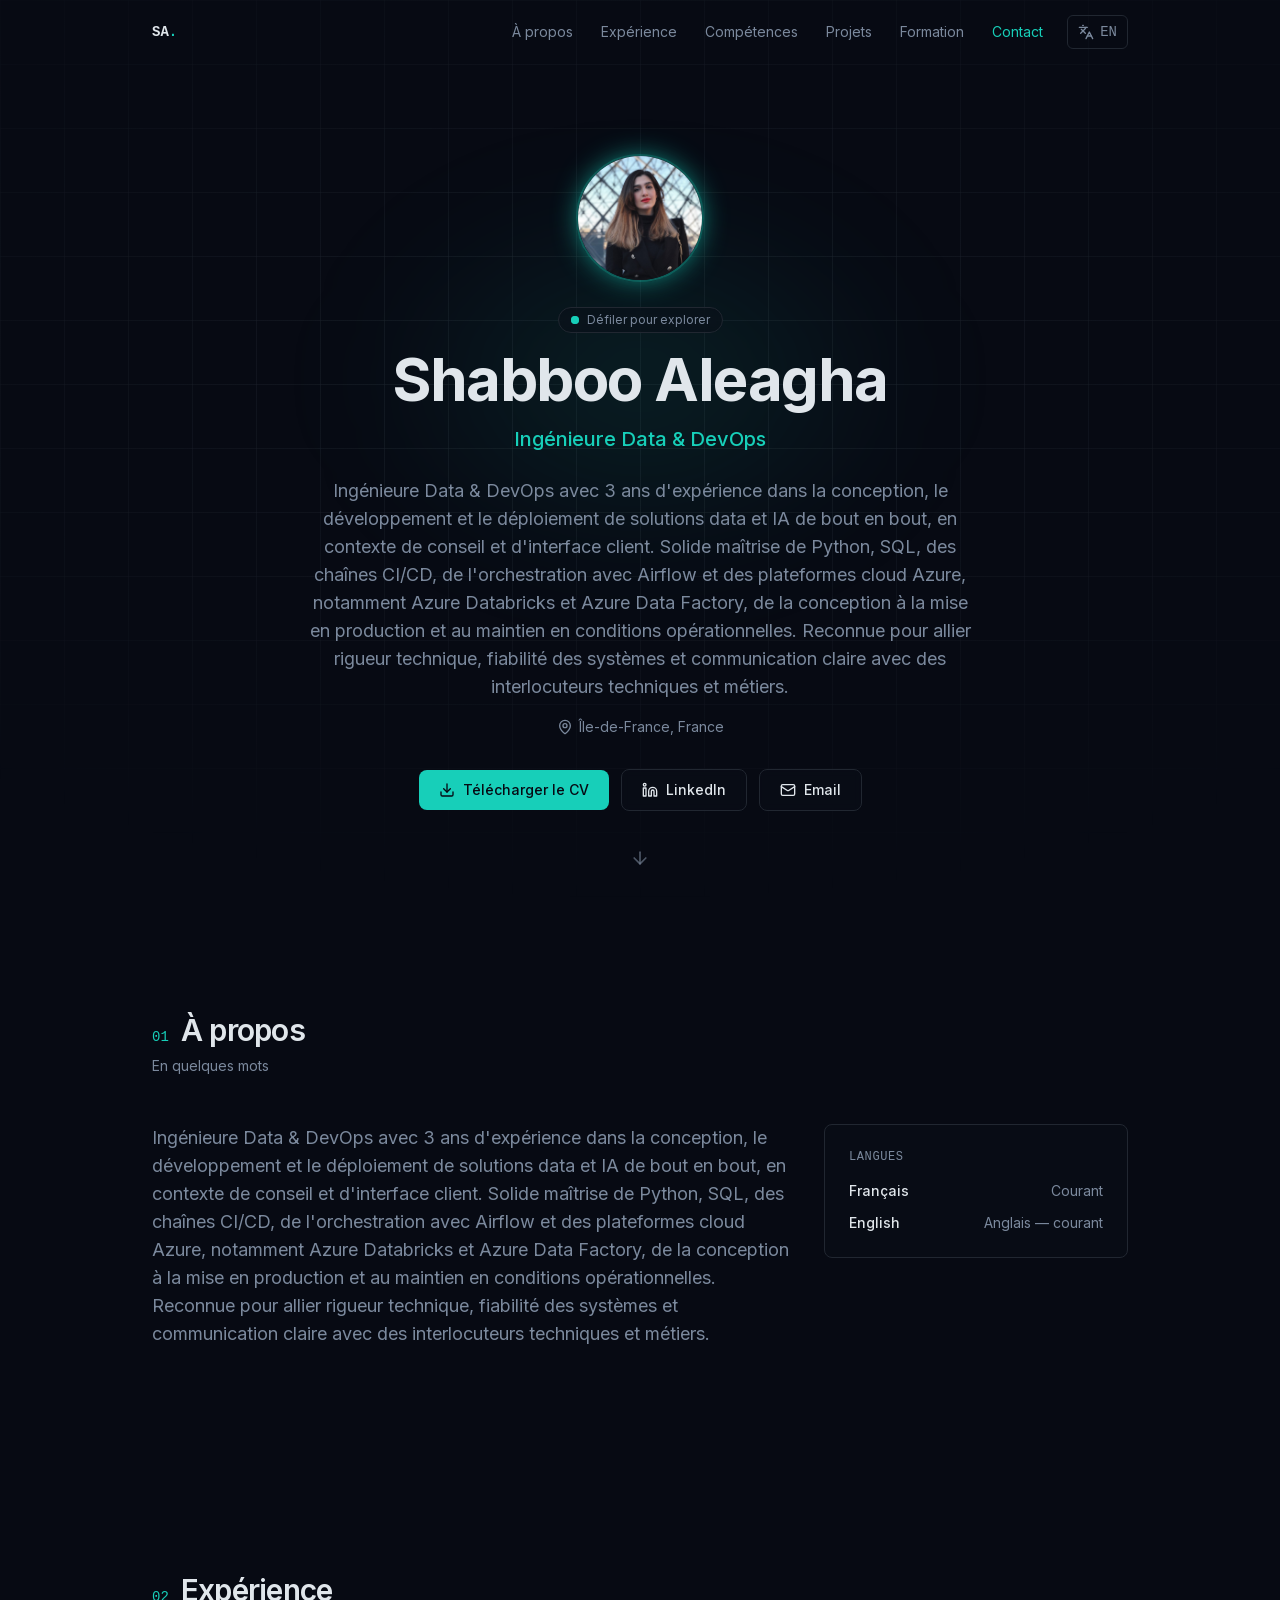
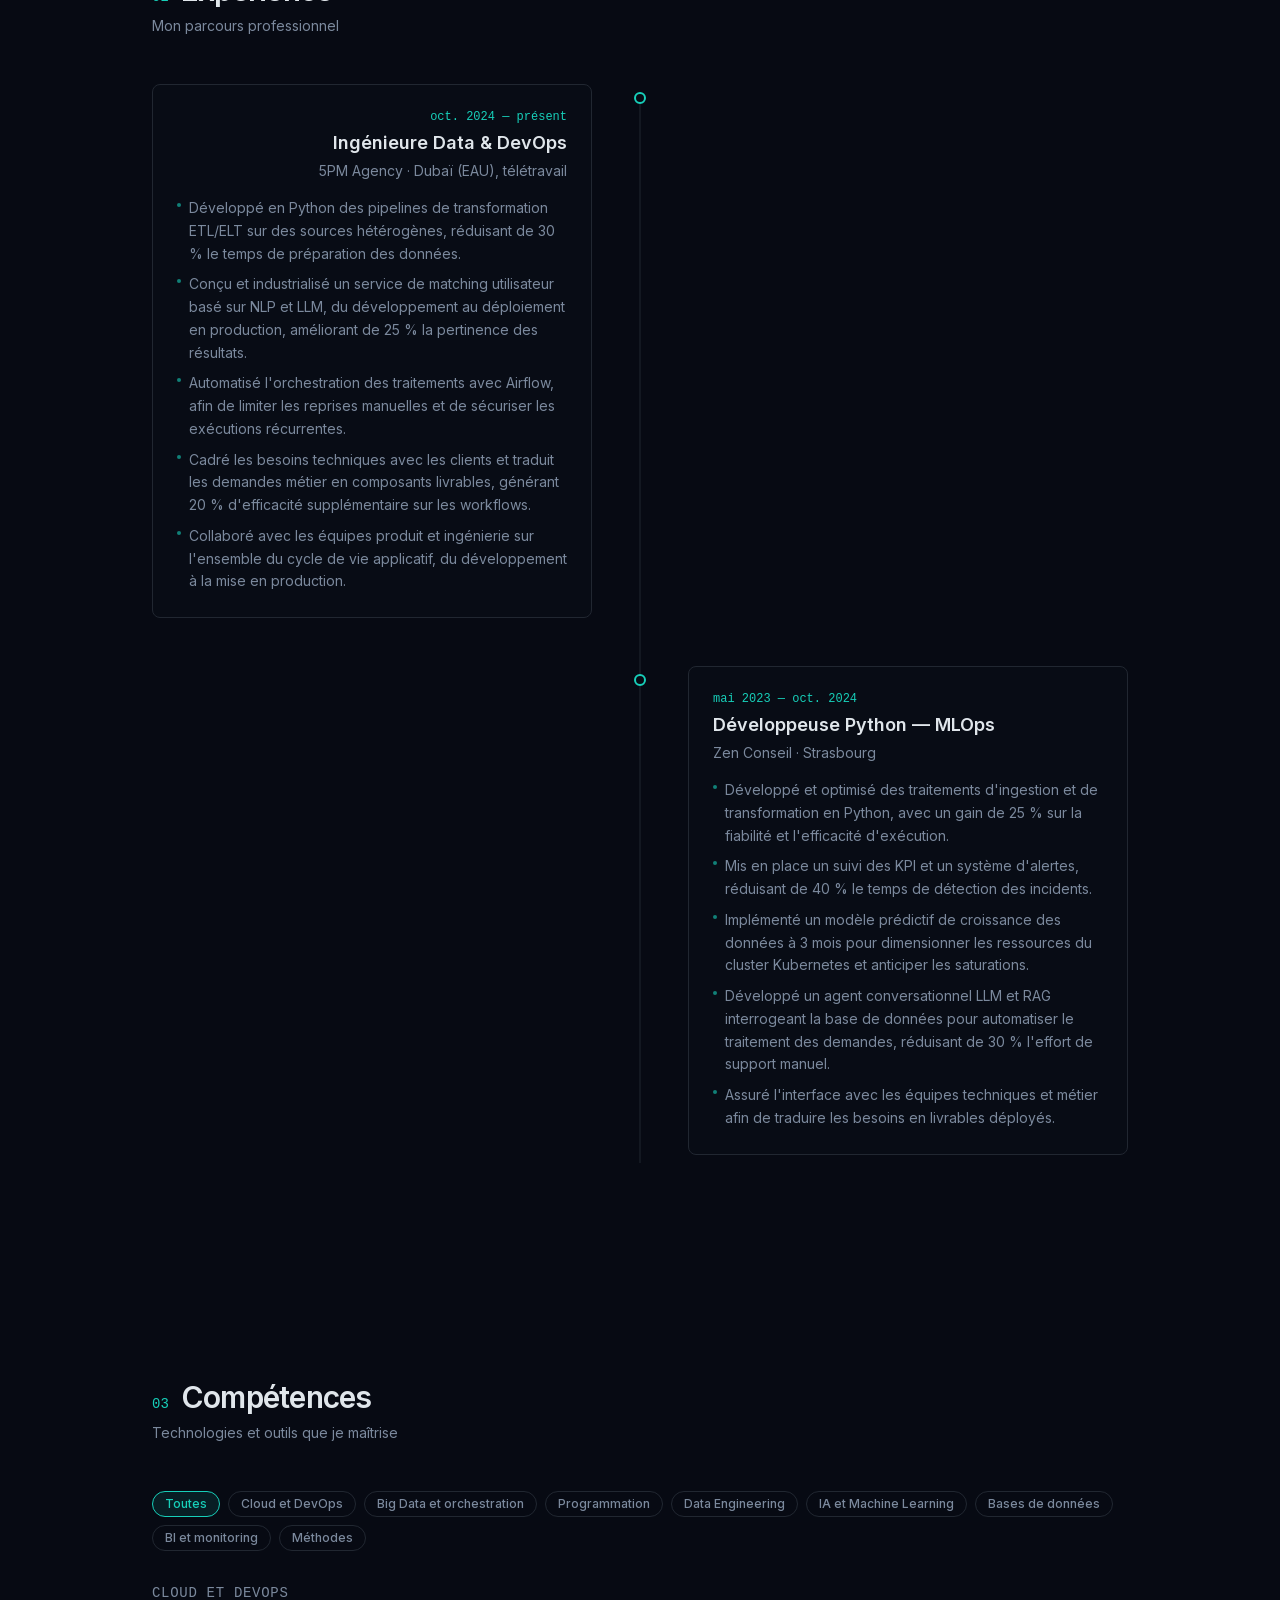
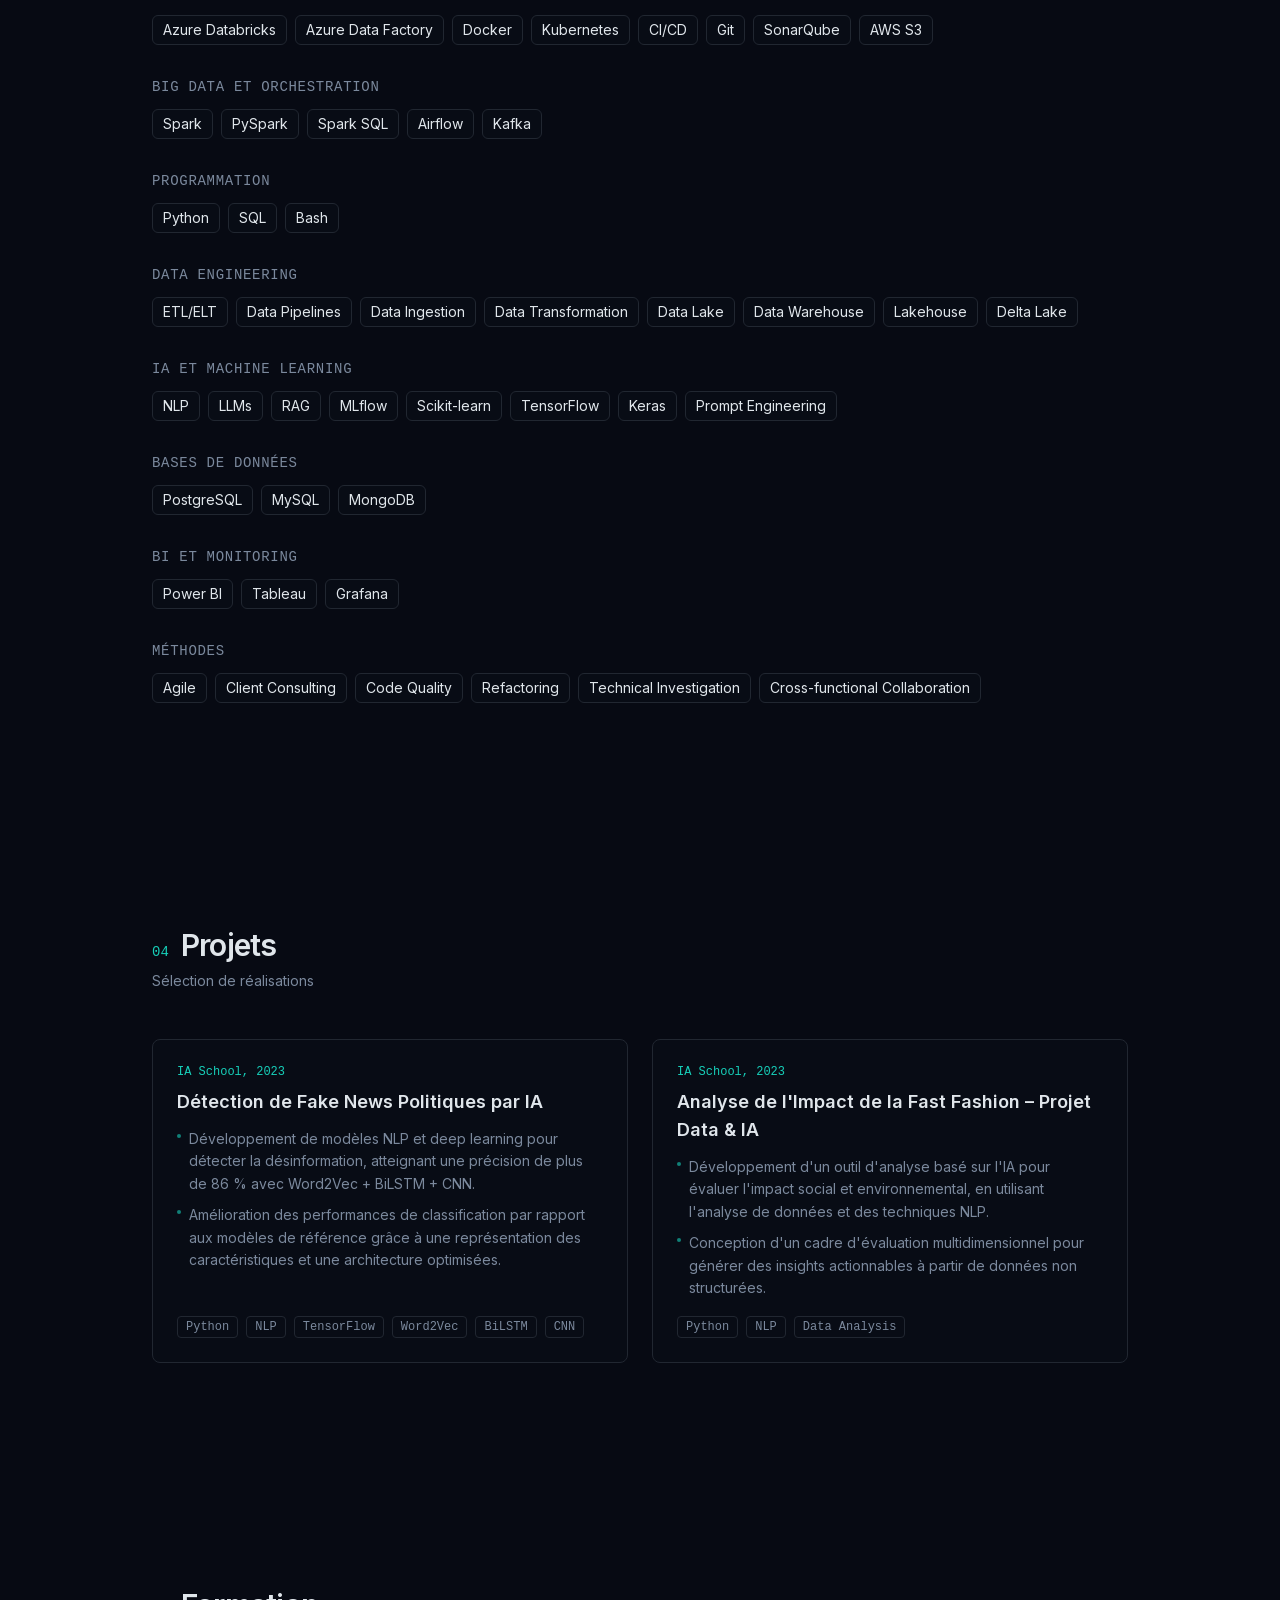
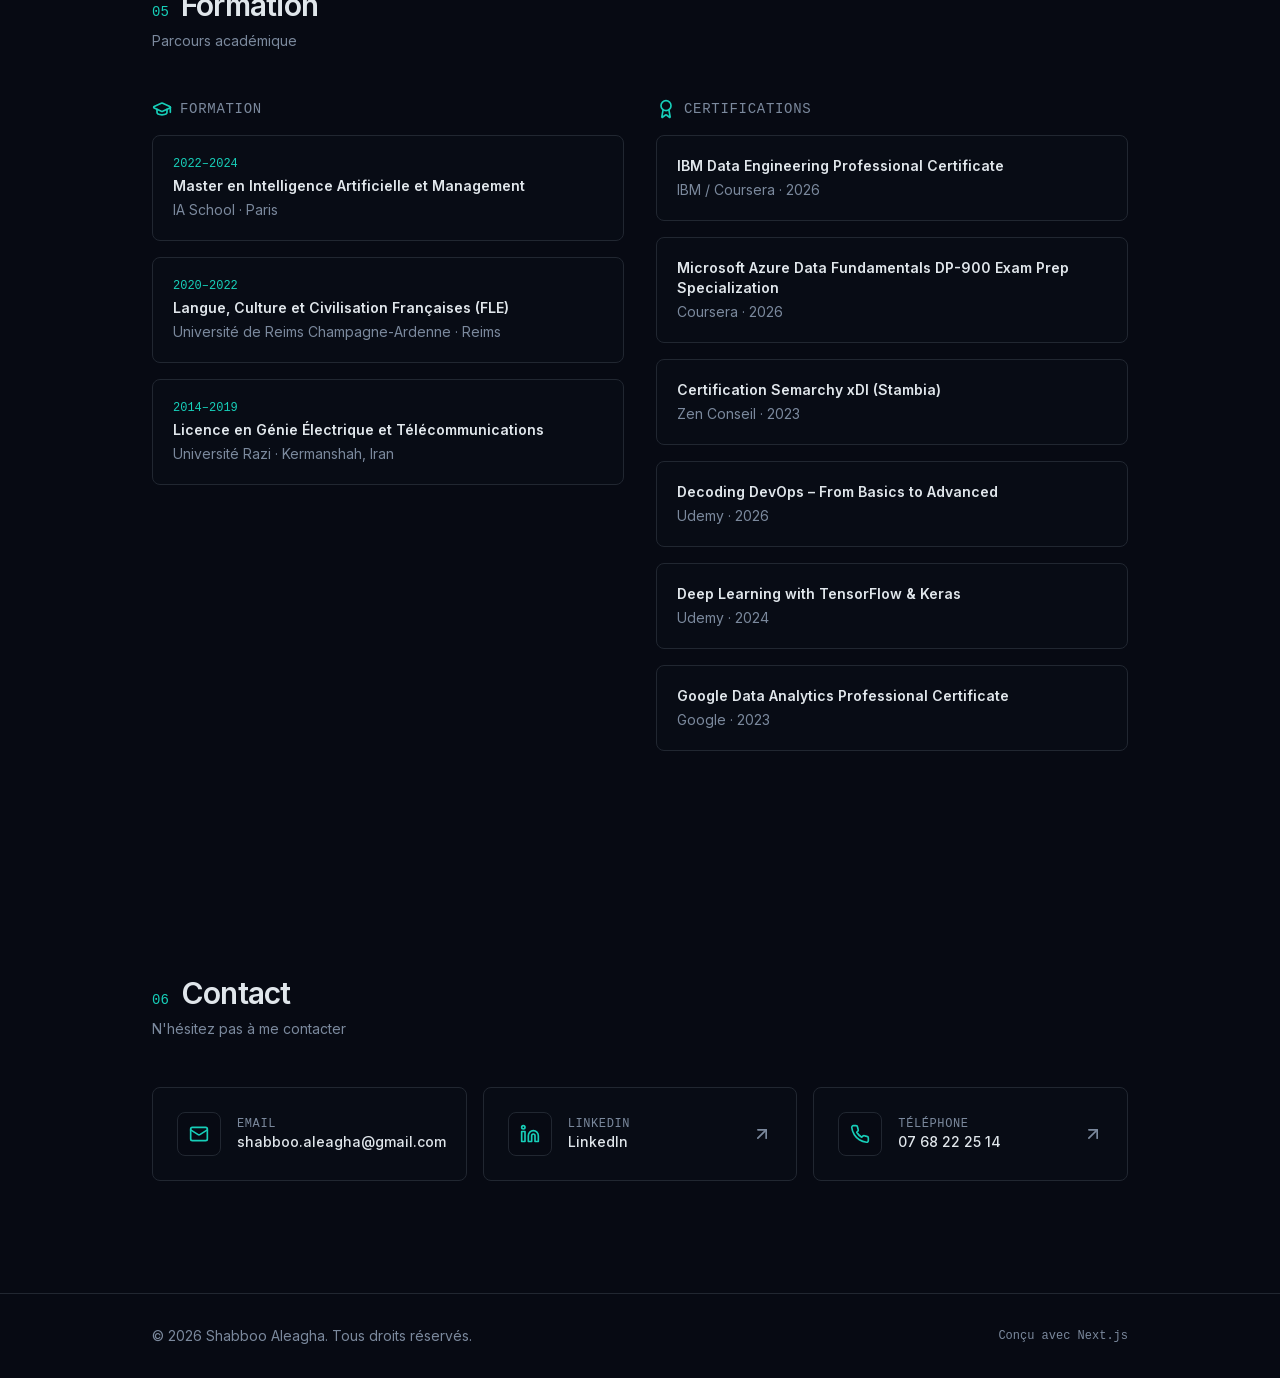
==== commit f85362e2: "Deploy Next.js application" ====
--- a/index.html
+++ b/index.html
@@ -1 +1 @@
-<!DOCTYPE html><html lang="fr"><head><meta charSet="utf-8"/><meta name="viewport" content="width=device-width, initial-scale=1"/><link rel="preload" href="/_next/static/media/e4af272ccee01ff0-s.p.woff2" as="font" crossorigin="" type="font/woff2"/><link rel="stylesheet" href="/_next/static/css/4218ba2b7ed45ecb.css" data-precedence="next"/><link rel="preload" href="/_next/static/chunks/webpack-a1a0539f982d8ad4.js" as="script" fetchPriority="low"/><script src="/_next/static/chunks/fd9d1056-f8e8cb8aebb3dac9.js" async=""></script><script src="/_next/static/chunks/864-7160244a98db643a.js" async=""></script><script src="/_next/static/chunks/main-app-b77ae8c3a6058f3d.js" async=""></script><title>Shabboo Aleagha — Data &amp; DevOps Engineer</title><meta name="description" content="Data &amp; DevOps Engineer with 3 years of experience designing, building, and deploying end-to-end data and AI solutions in a consulting, client-facing context. Strong command of Python, SQL, CI/CD pipelines, Airflow orchestration, and Azure cloud platforms — notably Azure Databricks and Azure Data Factory — from design through production and ongoing operations. Recognized for combining technical rigor, system reliability, and clear communication with both technical and business stakeholders."/><meta name="author" content="Shabboo Aleagha"/><meta name="keywords" content="Data Engineer,AI Engineer,Machine Learning,Python,SQL,PySpark,Databricks,Airflow,ETL,LLMs,RAG,Power BI,Shabboo Aleagha"/><meta name="creator" content="Shabboo Aleagha"/><meta name="robots" content="index, follow"/><meta property="og:title" content="Shabboo Aleagha — Data &amp; DevOps Engineer"/><meta property="og:description" content="Data &amp; DevOps Engineer with 3 years of experience designing, building, and deploying end-to-end data and AI solutions in a consulting, client-facing context. Strong command of Python, SQL, CI/CD pipelines, Airflow orchestration, and Azure cloud platforms — notably Azure Databricks and Azure Data Factory — from design through production and ongoing operations. Recognized for combining technical rigor, system reliability, and clear communication with both technical and business stakeholders."/><meta property="og:url" content="https://shabboo-aleagha.dev/"/><meta property="og:site_name" content="Shabboo Aleagha — Portfolio"/><meta property="og:locale" content="fr_FR"/><meta property="og:image" content="https://shabboo-aleagha.dev/photo.jpg"/><meta property="og:image:width" content="1200"/><meta property="og:image:height" content="630"/><meta property="og:image:alt" content="Shabboo Aleagha"/><meta property="og:locale:alternate" content="en_US"/><meta property="og:type" content="website"/><meta name="twitter:card" content="summary_large_image"/><meta name="twitter:title" content="Shabboo Aleagha — Data &amp; DevOps Engineer"/><meta name="twitter:description" content="Data &amp; DevOps Engineer with 3 years of experience designing, building, and deploying end-to-end data and AI solutions in a consulting, client-facing context. Strong command of Python, SQL, CI/CD pipelines, Airflow orchestration, and Azure cloud platforms — notably Azure Databricks and Azure Data Factory — from design through production and ongoing operations. Recognized for combining technical rigor, system reliability, and clear communication with both technical and business stakeholders."/><meta name="twitter:image" content="https://shabboo-aleagha.dev/photo.jpg"/><meta name="next-size-adjust"/><script type="application/ld+json">{"@context":"https://schema.org","@type":"Person","name":"Shabboo Aleagha","jobTitle":"Data & DevOps Engineer","email":"mailto:shabboo.aleagha@gmail.com","address":{"@type":"PostalAddress","addressLocality":"Paris","addressCountry":"France"},"url":"/","sameAs":["https://linkedin.com/in/shabboo-aleagha/"],"knowsAbout":["Data Engineering","Machine Learning","Artificial Intelligence","Python","SQL","PySpark","Databricks","Airflow","ETL/ELT","LLMs","RAG","Power BI"]}</script><script src="/_next/static/chunks/polyfills-c67a75d1b6f99dc8.js" noModule=""></script></head><body class="__className_f367f3"><header class="fixed top-0 left-0 right-0 z-50 transition-all duration-300 border-b border-transparent bg-transparent"><nav class="mx-auto flex h-16 max-w-5xl items-center justify-between px-4 sm:px-6"><a href="#hero" class="font-mono text-sm font-semibold text-foreground">SA<span class="text-accent">.</span></a><div class="hidden items-center gap-1 md:flex"><a href="#about" class="rounded-md px-3 py-1.5 text-sm transition-colors text-muted-foreground hover:text-foreground">À propos</a><a href="#experience" class="rounded-md px-3 py-1.5 text-sm transition-colors text-muted-foreground hover:text-foreground">Expérience</a><a href="#skills" class="rounded-md px-3 py-1.5 text-sm transition-colors text-muted-foreground hover:text-foreground">Compétences</a><a href="#projects" class="rounded-md px-3 py-1.5 text-sm transition-colors text-muted-foreground hover:text-foreground">Projets</a><a href="#education" class="rounded-md px-3 py-1.5 text-sm transition-colors text-muted-foreground hover:text-foreground">Formation</a><a href="#contact" class="rounded-md px-3 py-1.5 text-sm transition-colors text-muted-foreground hover:text-foreground">Contact</a><button class="ml-2 flex items-center gap-1.5 rounded-md border border-border px-2.5 py-1.5 text-sm text-muted-foreground transition-colors hover:text-foreground" aria-label="Changer de langue"><svg xmlns="http://www.w3.org/2000/svg" width="24" height="24" viewBox="0 0 24 24" fill="none" stroke="currentColor" stroke-width="2" stroke-linecap="round" stroke-linejoin="round" class="lucide lucide-languages h-4 w-4"><path d="m5 8 6 6"></path><path d="m4 14 6-6 2-3"></path><path d="M2 5h12"></path><path d="M7 2h1"></path><path d="m22 22-5-10-5 10"></path><path d="M14 18h6"></path></svg><span class="font-mono uppercase">EN</span></button></div><div class="flex items-center gap-2 md:hidden"><button class="flex items-center gap-1.5 rounded-md border border-border px-2.5 py-1.5 text-sm text-muted-foreground transition-colors hover:text-foreground" aria-label="Changer de langue"><svg xmlns="http://www.w3.org/2000/svg" width="24" height="24" viewBox="0 0 24 24" fill="none" stroke="currentColor" stroke-width="2" stroke-linecap="round" stroke-linejoin="round" class="lucide lucide-languages h-4 w-4"><path d="m5 8 6 6"></path><path d="m4 14 6-6 2-3"></path><path d="M2 5h12"></path><path d="M7 2h1"></path><path d="m22 22-5-10-5 10"></path><path d="M14 18h6"></path></svg><span class="font-mono uppercase">EN</span></button><button class="rounded-md p-2 text-muted-foreground hover:text-foreground" aria-label="Toggle menu" aria-expanded="false"><svg xmlns="http://www.w3.org/2000/svg" width="24" height="24" viewBox="0 0 24 24" fill="none" stroke="currentColor" stroke-width="2" stroke-linecap="round" stroke-linejoin="round" class="lucide lucide-menu h-5 w-5"><line x1="4" x2="20" y1="12" y2="12"></line><line x1="4" x2="20" y1="6" y2="6"></line><line x1="4" x2="20" y1="18" y2="18"></line></svg></button></div></nav></header><main><section id="hero" class="relative flex min-h-screen items-center justify-center overflow-hidden pt-16"><div class="hero-bg" aria-hidden="true"><div class="hero-grid"></div><div class="hero-glow"></div></div><div class="relative z-10 mx-auto max-w-3xl px-4 text-center sm:px-6"><div class="mb-4 inline-flex items-center gap-2 rounded-full border border-border bg-card/50 px-3 py-1 text-xs text-muted-foreground backdrop-blur-sm"><span class="relative flex h-2 w-2"><span class="absolute inline-flex h-full w-full animate-ping rounded-full bg-accent opacity-75"></span><span class="relative inline-flex h-2 w-2 rounded-full bg-accent"></span></span>Défiler pour explorer</div><h1 class="text-4xl font-bold tracking-tight text-foreground sm:text-5xl md:text-6xl">Shabboo Aleagha</h1><p class="mt-4 text-lg font-medium text-accent sm:text-xl">Ingénieure Data &amp; DevOps</p><p class="mx-auto mt-6 max-w-2xl text-base leading-relaxed text-muted-foreground sm:text-lg">Ingénieure Data &amp; DevOps avec 3 ans d&#x27;expérience dans la conception, le développement et le déploiement de solutions data et IA de bout en bout, en contexte de conseil et d&#x27;interface client. Solide maîtrise de Python, SQL, des chaînes CI/CD, de l&#x27;orchestration avec Airflow et des plateformes cloud Azure, notamment Azure Databricks et Azure Data Factory, de la conception à la mise en production et au maintien en conditions opérationnelles. Reconnue pour allier rigueur technique, fiabilité des systèmes et communication claire avec des interlocuteurs techniques et métiers.</p><div class="mt-4 flex items-center justify-center gap-1.5 text-sm text-muted-foreground"><svg xmlns="http://www.w3.org/2000/svg" width="24" height="24" viewBox="0 0 24 24" fill="none" stroke="currentColor" stroke-width="2" stroke-linecap="round" stroke-linejoin="round" class="lucide lucide-map-pin h-4 w-4"><path d="M20 10c0 4.993-5.539 10.193-7.399 11.799a1 1 0 0 1-1.202 0C9.539 20.193 4 14.993 4 10a8 8 0 0 1 16 0"></path><circle cx="12" cy="10" r="3"></circle></svg>Île-de-France, France</div><div class="mt-8 flex flex-wrap items-center justify-center gap-3"><a href="/cv.pdf" download="" class="inline-flex items-center gap-2 rounded-lg bg-accent px-5 py-2.5 text-sm font-medium text-accent-foreground transition-all hover:opacity-90 hover:shadow-[0_0_20px_-5px] hover:shadow-accent"><svg xmlns="http://www.w3.org/2000/svg" width="24" height="24" viewBox="0 0 24 24" fill="none" stroke="currentColor" stroke-width="2" stroke-linecap="round" stroke-linejoin="round" class="lucide lucide-download h-4 w-4"><path d="M21 15v4a2 2 0 0 1-2 2H5a2 2 0 0 1-2-2v-4"></path><polyline points="7 10 12 15 17 10"></polyline><line x1="12" x2="12" y1="15" y2="3"></line></svg>Télécharger le CV</a><a href="https://linkedin.com/in/shabboo-aleagha/" target="_blank" rel="noopener noreferrer" class="inline-flex items-center gap-2 rounded-lg border border-border bg-card/50 px-5 py-2.5 text-sm font-medium text-foreground backdrop-blur-sm transition-colors hover:border-accent/50 hover:text-accent"><svg xmlns="http://www.w3.org/2000/svg" width="24" height="24" viewBox="0 0 24 24" fill="none" stroke="currentColor" stroke-width="2" stroke-linecap="round" stroke-linejoin="round" class="lucide lucide-linkedin h-4 w-4"><path d="M16 8a6 6 0 0 1 6 6v7h-4v-7a2 2 0 0 0-2-2 2 2 0 0 0-2 2v7h-4v-7a6 6 0 0 1 6-6z"></path><rect width="4" height="12" x="2" y="9"></rect><circle cx="4" cy="4" r="2"></circle></svg>LinkedIn</a><a href="mailto:shabboo.aleagha@gmail.com" class="inline-flex items-center gap-2 rounded-lg border border-border bg-card/50 px-5 py-2.5 text-sm font-medium text-foreground backdrop-blur-sm transition-colors hover:border-accent/50 hover:text-accent"><svg xmlns="http://www.w3.org/2000/svg" width="24" height="24" viewBox="0 0 24 24" fill="none" stroke="currentColor" stroke-width="2" stroke-linecap="round" stroke-linejoin="round" class="lucide lucide-mail h-4 w-4"><rect width="20" height="16" x="2" y="4" rx="2"></rect><path d="m22 7-8.97 5.7a1.94 1.94 0 0 1-2.06 0L2 7"></path></svg>Email</a></div></div><a href="#about" class="absolute bottom-8 left-1/2 z-10 -translate-x-1/2 text-muted-foreground/60 transition-colors hover:text-accent" aria-label="Défiler pour explorer"><svg xmlns="http://www.w3.org/2000/svg" width="24" height="24" viewBox="0 0 24 24" fill="none" stroke="currentColor" stroke-width="2" stroke-linecap="round" stroke-linejoin="round" class="lucide lucide-arrow-down h-5 w-5 animate-bounce"><path d="M12 5v14"></path><path d="m19 12-7 7-7-7"></path></svg></a></section><section id="about" class="scroll-mt-16 py-20 sm:py-28"><div class="mx-auto max-w-5xl px-4 sm:px-6"><div class="transition-all duration-700 ease-out opacity-0 translate-y-6" style="transition-delay:0ms"><div class="mb-12"><div class="flex items-baseline gap-3"><span class="font-mono text-sm text-accent tabular-nums">01</span><h2 class="text-2xl font-semibold tracking-tight text-foreground sm:text-3xl">À propos</h2></div><p class="mt-2 text-sm text-muted-foreground">En quelques mots</p></div></div><div class="grid gap-8 md:grid-cols-3"><div class="transition-all duration-700 ease-out opacity-0 translate-y-6 md:col-span-2" style="transition-delay:0ms"><p class="text-base leading-relaxed text-muted-foreground sm:text-lg">Ingénieure Data &amp; DevOps avec 3 ans d&#x27;expérience dans la conception, le développement et le déploiement de solutions data et IA de bout en bout, en contexte de conseil et d&#x27;interface client. Solide maîtrise de Python, SQL, des chaînes CI/CD, de l&#x27;orchestration avec Airflow et des plateformes cloud Azure, notamment Azure Databricks et Azure Data Factory, de la conception à la mise en production et au maintien en conditions opérationnelles. Reconnue pour allier rigueur technique, fiabilité des systèmes et communication claire avec des interlocuteurs techniques et métiers.</p></div><div class="transition-all duration-700 ease-out opacity-0 translate-y-6" style="transition-delay:100ms"><div class="rounded-lg border border-border bg-card/50 p-6"><h3 class="mb-4 font-mono text-xs uppercase tracking-wider text-muted-foreground">Langues</h3><ul class="space-y-3"><li class="flex items-center justify-between"><span class="text-sm font-medium text-foreground">Français</span><span class="text-sm text-muted-foreground">Courant</span></li><li class="flex items-center justify-between"><span class="text-sm font-medium text-foreground">English</span><span class="text-sm text-muted-foreground">Anglais — courant</span></li></ul></div></div></div></div></section><section id="experience" class="scroll-mt-16 py-20 sm:py-28"><div class="mx-auto max-w-5xl px-4 sm:px-6"><div class="transition-all duration-700 ease-out opacity-0 translate-y-6" style="transition-delay:0ms"><div class="mb-12"><div class="flex items-baseline gap-3"><span class="font-mono text-sm text-accent tabular-nums">02</span><h2 class="text-2xl font-semibold tracking-tight text-foreground sm:text-3xl">Expérience</h2></div><p class="mt-2 text-sm text-muted-foreground">Mon parcours professionnel</p></div></div><div class="relative"><div class="absolute left-0 top-2 h-full w-px bg-border md:left-1/2 md:-translate-x-1/2"></div><div class="space-y-12"><div class="transition-all duration-700 ease-out opacity-0 translate-y-6" style="transition-delay:0ms"><div class="relative pl-8 md:pl-0 md:grid md:grid-cols-2 md:gap-8 md:[&amp;&gt;*:first-child]:order-1"><div class="absolute left-0 top-2 -translate-x-1/2 md:left-1/2"><div class="h-3 w-3 rounded-full border-2 border-accent bg-background"></div></div><div class="md:col-span-1 md:pr-8 md:text-right"><div class="rounded-lg border border-border bg-card/50 p-6 transition-colors hover:border-accent/30"><div class="mb-1 text-xs font-mono text-accent">oct. 2024<!-- --> —<!-- --> <!-- -->présent</div><h3 class="text-lg font-semibold text-foreground">Ingénieure Data &amp; DevOps</h3><div class="mt-1 text-sm text-muted-foreground">5PM Agency<!-- --> · <!-- -->Dubaï (EAU), télétravail</div><ul class="mt-4 space-y-2 md:text-left"><li class="flex gap-2 text-sm leading-relaxed text-muted-foreground"><span class="mt-1.5 h-1 w-1 flex-shrink-0 rounded-full bg-accent/60"></span><span>Développé en Python des pipelines de transformation ETL/ELT sur des sources hétérogènes, réduisant de 30 % le temps de préparation des données.</span></li><li class="flex gap-2 text-sm leading-relaxed text-muted-foreground"><span class="mt-1.5 h-1 w-1 flex-shrink-0 rounded-full bg-accent/60"></span><span>Conçu et industrialisé un service de matching utilisateur basé sur NLP et LLM, du développement au déploiement en production, améliorant de 25 % la pertinence des résultats.</span></li><li class="flex gap-2 text-sm leading-relaxed text-muted-foreground"><span class="mt-1.5 h-1 w-1 flex-shrink-0 rounded-full bg-accent/60"></span><span>Automatisé l&#x27;orchestration des traitements avec Airflow, afin de limiter les reprises manuelles et de sécuriser les exécutions récurrentes.</span></li><li class="flex gap-2 text-sm leading-relaxed text-muted-foreground"><span class="mt-1.5 h-1 w-1 flex-shrink-0 rounded-full bg-accent/60"></span><span>Cadré les besoins techniques avec les clients et traduit les demandes métier en composants livrables, générant 20 % d&#x27;efficacité supplémentaire sur les workflows.</span></li><li class="flex gap-2 text-sm leading-relaxed text-muted-foreground"><span class="mt-1.5 h-1 w-1 flex-shrink-0 rounded-full bg-accent/60"></span><span>Collaboré avec les équipes produit et ingénierie sur l&#x27;ensemble du cycle de vie applicatif, du développement à la mise en production.</span></li></ul></div></div></div></div><div class="transition-all duration-700 ease-out opacity-0 translate-y-6" style="transition-delay:100ms"><div class="relative pl-8 md:pl-0 md:grid md:grid-cols-2 md:gap-8"><div class="absolute left-0 top-2 -translate-x-1/2 md:left-1/2"><div class="h-3 w-3 rounded-full border-2 border-accent bg-background"></div></div><div class="md:col-span-1 md:col-start-2 md:pl-8"><div class="rounded-lg border border-border bg-card/50 p-6 transition-colors hover:border-accent/30"><div class="mb-1 text-xs font-mono text-accent">mai 2023<!-- --> —<!-- --> <!-- -->oct. 2024</div><h3 class="text-lg font-semibold text-foreground">Développeuse Python — MLOps</h3><div class="mt-1 text-sm text-muted-foreground">Zen Conseil<!-- --> · <!-- -->Strasbourg</div><ul class="mt-4 space-y-2"><li class="flex gap-2 text-sm leading-relaxed text-muted-foreground"><span class="mt-1.5 h-1 w-1 flex-shrink-0 rounded-full bg-accent/60"></span><span>Développé et optimisé des traitements d&#x27;ingestion et de transformation en Python, avec un gain de 25 % sur la fiabilité et l&#x27;efficacité d&#x27;exécution.</span></li><li class="flex gap-2 text-sm leading-relaxed text-muted-foreground"><span class="mt-1.5 h-1 w-1 flex-shrink-0 rounded-full bg-accent/60"></span><span>Mis en place un suivi des KPI et un système d&#x27;alertes, réduisant de 40 % le temps de détection des incidents.</span></li><li class="flex gap-2 text-sm leading-relaxed text-muted-foreground"><span class="mt-1.5 h-1 w-1 flex-shrink-0 rounded-full bg-accent/60"></span><span>Implémenté un modèle prédictif de croissance des données à 3 mois pour dimensionner les ressources du cluster Kubernetes et anticiper les saturations.</span></li><li class="flex gap-2 text-sm leading-relaxed text-muted-foreground"><span class="mt-1.5 h-1 w-1 flex-shrink-0 rounded-full bg-accent/60"></span><span>Développé un agent conversationnel LLM et RAG interrogeant la base de données pour automatiser le traitement des demandes, réduisant de 30 % l&#x27;effort de support manuel.</span></li><li class="flex gap-2 text-sm leading-relaxed text-muted-foreground"><span class="mt-1.5 h-1 w-1 flex-shrink-0 rounded-full bg-accent/60"></span><span>Assuré l&#x27;interface avec les équipes techniques et métier afin de traduire les besoins en livrables déployés.</span></li></ul></div></div></div></div></div></div></div></section><section id="skills" class="scroll-mt-16 py-20 sm:py-28"><div class="mx-auto max-w-5xl px-4 sm:px-6"><div class="transition-all duration-700 ease-out opacity-0 translate-y-6" style="transition-delay:0ms"><div class="mb-12"><div class="flex items-baseline gap-3"><span class="font-mono text-sm text-accent tabular-nums">03</span><h2 class="text-2xl font-semibold tracking-tight text-foreground sm:text-3xl">Compétences</h2></div><p class="mt-2 text-sm text-muted-foreground">Technologies et outils que je maîtrise</p></div></div><div class="transition-all duration-700 ease-out opacity-0 translate-y-6" style="transition-delay:0ms"><div class="mb-8 flex flex-wrap gap-2"><button class="rounded-full border px-3 py-1 text-xs font-medium transition-colors border-accent bg-accent/10 text-accent">Toutes</button><button class="rounded-full border px-3 py-1 text-xs font-medium transition-colors border-border text-muted-foreground hover:border-accent/40 hover:text-foreground">Cloud et DevOps</button><button class="rounded-full border px-3 py-1 text-xs font-medium transition-colors border-border text-muted-foreground hover:border-accent/40 hover:text-foreground">Big Data et orchestration</button><button class="rounded-full border px-3 py-1 text-xs font-medium transition-colors border-border text-muted-foreground hover:border-accent/40 hover:text-foreground">Programmation</button><button class="rounded-full border px-3 py-1 text-xs font-medium transition-colors border-border text-muted-foreground hover:border-accent/40 hover:text-foreground">Data Engineering</button><button class="rounded-full border px-3 py-1 text-xs font-medium transition-colors border-border text-muted-foreground hover:border-accent/40 hover:text-foreground">IA et Machine Learning</button><button class="rounded-full border px-3 py-1 text-xs font-medium transition-colors border-border text-muted-foreground hover:border-accent/40 hover:text-foreground">Bases de données</button><button class="rounded-full border px-3 py-1 text-xs font-medium transition-colors border-border text-muted-foreground hover:border-accent/40 hover:text-foreground">BI et monitoring</button><button class="rounded-full border px-3 py-1 text-xs font-medium transition-colors border-border text-muted-foreground hover:border-accent/40 hover:text-foreground">Méthodes</button></div></div><div class="space-y-8"><div class="transition-all duration-700 ease-out opacity-0 translate-y-6" style="transition-delay:0ms"><div><h3 class="mb-3 font-mono text-sm uppercase tracking-wider text-muted-foreground">Cloud et DevOps</h3><div class="flex flex-wrap gap-2"><span class="rounded-md border border-border bg-card/50 px-2.5 py-1 text-sm text-foreground transition-colors hover:border-accent/40 hover:text-accent">Azure Databricks</span><span class="rounded-md border border-border bg-card/50 px-2.5 py-1 text-sm text-foreground transition-colors hover:border-accent/40 hover:text-accent">Azure Data Factory</span><span class="rounded-md border border-border bg-card/50 px-2.5 py-1 text-sm text-foreground transition-colors hover:border-accent/40 hover:text-accent">Docker</span><span class="rounded-md border border-border bg-card/50 px-2.5 py-1 text-sm text-foreground transition-colors hover:border-accent/40 hover:text-accent">Kubernetes</span><span class="rounded-md border border-border bg-card/50 px-2.5 py-1 text-sm text-foreground transition-colors hover:border-accent/40 hover:text-accent">CI/CD</span><span class="rounded-md border border-border bg-card/50 px-2.5 py-1 text-sm text-foreground transition-colors hover:border-accent/40 hover:text-accent">Git</span><span class="rounded-md border border-border bg-card/50 px-2.5 py-1 text-sm text-foreground transition-colors hover:border-accent/40 hover:text-accent">SonarQube</span><span class="rounded-md border border-border bg-card/50 px-2.5 py-1 text-sm text-foreground transition-colors hover:border-accent/40 hover:text-accent">AWS S3</span></div></div></div><div class="transition-all duration-700 ease-out opacity-0 translate-y-6" style="transition-delay:50ms"><div><h3 class="mb-3 font-mono text-sm uppercase tracking-wider text-muted-foreground">Big Data et orchestration</h3><div class="flex flex-wrap gap-2"><span class="rounded-md border border-border bg-card/50 px-2.5 py-1 text-sm text-foreground transition-colors hover:border-accent/40 hover:text-accent">Spark</span><span class="rounded-md border border-border bg-card/50 px-2.5 py-1 text-sm text-foreground transition-colors hover:border-accent/40 hover:text-accent">PySpark</span><span class="rounded-md border border-border bg-card/50 px-2.5 py-1 text-sm text-foreground transition-colors hover:border-accent/40 hover:text-accent">Spark SQL</span><span class="rounded-md border border-border bg-card/50 px-2.5 py-1 text-sm text-foreground transition-colors hover:border-accent/40 hover:text-accent">Airflow</span><span class="rounded-md border border-border bg-card/50 px-2.5 py-1 text-sm text-foreground transition-colors hover:border-accent/40 hover:text-accent">Kafka</span></div></div></div><div class="transition-all duration-700 ease-out opacity-0 translate-y-6" style="transition-delay:100ms"><div><h3 class="mb-3 font-mono text-sm uppercase tracking-wider text-muted-foreground">Programmation</h3><div class="flex flex-wrap gap-2"><span class="rounded-md border border-border bg-card/50 px-2.5 py-1 text-sm text-foreground transition-colors hover:border-accent/40 hover:text-accent">Python</span><span class="rounded-md border border-border bg-card/50 px-2.5 py-1 text-sm text-foreground transition-colors hover:border-accent/40 hover:text-accent">SQL</span><span class="rounded-md border border-border bg-card/50 px-2.5 py-1 text-sm text-foreground transition-colors hover:border-accent/40 hover:text-accent">Bash</span></div></div></div><div class="transition-all duration-700 ease-out opacity-0 translate-y-6" style="transition-delay:150ms"><div><h3 class="mb-3 font-mono text-sm uppercase tracking-wider text-muted-foreground">Data Engineering</h3><div class="flex flex-wrap gap-2"><span class="rounded-md border border-border bg-card/50 px-2.5 py-1 text-sm text-foreground transition-colors hover:border-accent/40 hover:text-accent">ETL/ELT</span><span class="rounded-md border border-border bg-card/50 px-2.5 py-1 text-sm text-foreground transition-colors hover:border-accent/40 hover:text-accent">Data Pipelines</span><span class="rounded-md border border-border bg-card/50 px-2.5 py-1 text-sm text-foreground transition-colors hover:border-accent/40 hover:text-accent">Data Ingestion</span><span class="rounded-md border border-border bg-card/50 px-2.5 py-1 text-sm text-foreground transition-colors hover:border-accent/40 hover:text-accent">Data Transformation</span><span class="rounded-md border border-border bg-card/50 px-2.5 py-1 text-sm text-foreground transition-colors hover:border-accent/40 hover:text-accent">Data Lake</span><span class="rounded-md border border-border bg-card/50 px-2.5 py-1 text-sm text-foreground transition-colors hover:border-accent/40 hover:text-accent">Data Warehouse</span><span class="rounded-md border border-border bg-card/50 px-2.5 py-1 text-sm text-foreground transition-colors hover:border-accent/40 hover:text-accent">Lakehouse</span><span class="rounded-md border border-border bg-card/50 px-2.5 py-1 text-sm text-foreground transition-colors hover:border-accent/40 hover:text-accent">Delta Lake</span></div></div></div><div class="transition-all duration-700 ease-out opacity-0 translate-y-6" style="transition-delay:200ms"><div><h3 class="mb-3 font-mono text-sm uppercase tracking-wider text-muted-foreground">IA et Machine Learning</h3><div class="flex flex-wrap gap-2"><span class="rounded-md border border-border bg-card/50 px-2.5 py-1 text-sm text-foreground transition-colors hover:border-accent/40 hover:text-accent">NLP</span><span class="rounded-md border border-border bg-card/50 px-2.5 py-1 text-sm text-foreground transition-colors hover:border-accent/40 hover:text-accent">LLMs</span><span class="rounded-md border border-border bg-card/50 px-2.5 py-1 text-sm text-foreground transition-colors hover:border-accent/40 hover:text-accent">RAG</span><span class="rounded-md border border-border bg-card/50 px-2.5 py-1 text-sm text-foreground transition-colors hover:border-accent/40 hover:text-accent">MLflow</span><span class="rounded-md border border-border bg-card/50 px-2.5 py-1 text-sm text-foreground transition-colors hover:border-accent/40 hover:text-accent">Scikit-learn</span><span class="rounded-md border border-border bg-card/50 px-2.5 py-1 text-sm text-foreground transition-colors hover:border-accent/40 hover:text-accent">TensorFlow</span><span class="rounded-md border border-border bg-card/50 px-2.5 py-1 text-sm text-foreground transition-colors hover:border-accent/40 hover:text-accent">Keras</span><span class="rounded-md border border-border bg-card/50 px-2.5 py-1 text-sm text-foreground transition-colors hover:border-accent/40 hover:text-accent">Prompt Engineering</span></div></div></div><div class="transition-all duration-700 ease-out opacity-0 translate-y-6" style="transition-delay:250ms"><div><h3 class="mb-3 font-mono text-sm uppercase tracking-wider text-muted-foreground">Bases de données</h3><div class="flex flex-wrap gap-2"><span class="rounded-md border border-border bg-card/50 px-2.5 py-1 text-sm text-foreground transition-colors hover:border-accent/40 hover:text-accent">PostgreSQL</span><span class="rounded-md border border-border bg-card/50 px-2.5 py-1 text-sm text-foreground transition-colors hover:border-accent/40 hover:text-accent">MySQL</span><span class="rounded-md border border-border bg-card/50 px-2.5 py-1 text-sm text-foreground transition-colors hover:border-accent/40 hover:text-accent">MongoDB</span></div></div></div><div class="transition-all duration-700 ease-out opacity-0 translate-y-6" style="transition-delay:300ms"><div><h3 class="mb-3 font-mono text-sm uppercase tracking-wider text-muted-foreground">BI et monitoring</h3><div class="flex flex-wrap gap-2"><span class="rounded-md border border-border bg-card/50 px-2.5 py-1 text-sm text-foreground transition-colors hover:border-accent/40 hover:text-accent">Power BI</span><span class="rounded-md border border-border bg-card/50 px-2.5 py-1 text-sm text-foreground transition-colors hover:border-accent/40 hover:text-accent">Tableau</span><span class="rounded-md border border-border bg-card/50 px-2.5 py-1 text-sm text-foreground transition-colors hover:border-accent/40 hover:text-accent">Grafana</span></div></div></div><div class="transition-all duration-700 ease-out opacity-0 translate-y-6" style="transition-delay:350ms"><div><h3 class="mb-3 font-mono text-sm uppercase tracking-wider text-muted-foreground">Méthodes</h3><div class="flex flex-wrap gap-2"><span class="rounded-md border border-border bg-card/50 px-2.5 py-1 text-sm text-foreground transition-colors hover:border-accent/40 hover:text-accent">Agile</span><span class="rounded-md border border-border bg-card/50 px-2.5 py-1 text-sm text-foreground transition-colors hover:border-accent/40 hover:text-accent">Client Consulting</span><span class="rounded-md border border-border bg-card/50 px-2.5 py-1 text-sm text-foreground transition-colors hover:border-accent/40 hover:text-accent">Code Quality</span><span class="rounded-md border border-border bg-card/50 px-2.5 py-1 text-sm text-foreground transition-colors hover:border-accent/40 hover:text-accent">Refactoring</span><span class="rounded-md border border-border bg-card/50 px-2.5 py-1 text-sm text-foreground transition-colors hover:border-accent/40 hover:text-accent">Technical Investigation</span><span class="rounded-md border border-border bg-card/50 px-2.5 py-1 text-sm text-foreground transition-colors hover:border-accent/40 hover:text-accent">Cross-functional Collaboration</span></div></div></div></div></div></section><section id="projects" class="scroll-mt-16 py-20 sm:py-28"><div class="mx-auto max-w-5xl px-4 sm:px-6"><div class="transition-all duration-700 ease-out opacity-0 translate-y-6" style="transition-delay:0ms"><div class="mb-12"><div class="flex items-baseline gap-3"><span class="font-mono text-sm text-accent tabular-nums">04</span><h2 class="text-2xl font-semibold tracking-tight text-foreground sm:text-3xl">Projets</h2></div><p class="mt-2 text-sm text-muted-foreground">Sélection de réalisations</p></div></div><div class="grid gap-6 sm:grid-cols-2"><div class="transition-all duration-700 ease-out opacity-0 translate-y-6" style="transition-delay:0ms"><article class="group flex h-full flex-col rounded-lg border border-border bg-card/50 p-6 transition-colors hover:border-accent/30"><div class="mb-2 text-xs font-mono text-accent">IA School, 2023</div><h3 class="text-lg font-semibold text-foreground transition-colors group-hover:text-accent">Détection de Fake News Politiques par IA</h3><ul class="mt-3 flex-1 space-y-2"><li class="flex gap-2 text-sm leading-relaxed text-muted-foreground"><span class="mt-1.5 h-1 w-1 flex-shrink-0 rounded-full bg-accent/60"></span><span>Développement de modèles NLP et deep learning pour détecter la désinformation, atteignant une précision de plus de 86 % avec Word2Vec + BiLSTM + CNN.</span></li><li class="flex gap-2 text-sm leading-relaxed text-muted-foreground"><span class="mt-1.5 h-1 w-1 flex-shrink-0 rounded-full bg-accent/60"></span><span>Amélioration des performances de classification par rapport aux modèles de référence grâce à une représentation des caractéristiques et une architecture optimisées.</span></li></ul><div class="mt-4 flex flex-wrap gap-2"><span class="rounded border border-border px-2 py-0.5 font-mono text-xs text-muted-foreground">Python</span><span class="rounded border border-border px-2 py-0.5 font-mono text-xs text-muted-foreground">NLP</span><span class="rounded border border-border px-2 py-0.5 font-mono text-xs text-muted-foreground">TensorFlow</span><span class="rounded border border-border px-2 py-0.5 font-mono text-xs text-muted-foreground">Word2Vec</span><span class="rounded border border-border px-2 py-0.5 font-mono text-xs text-muted-foreground">BiLSTM</span><span class="rounded border border-border px-2 py-0.5 font-mono text-xs text-muted-foreground">CNN</span></div></article></div><div class="transition-all duration-700 ease-out opacity-0 translate-y-6" style="transition-delay:100ms"><article class="group flex h-full flex-col rounded-lg border border-border bg-card/50 p-6 transition-colors hover:border-accent/30"><div class="mb-2 text-xs font-mono text-accent">IA School, 2023</div><h3 class="text-lg font-semibold text-foreground transition-colors group-hover:text-accent">Analyse de l&#x27;Impact de la Fast Fashion – Projet Data &amp; IA</h3><ul class="mt-3 flex-1 space-y-2"><li class="flex gap-2 text-sm leading-relaxed text-muted-foreground"><span class="mt-1.5 h-1 w-1 flex-shrink-0 rounded-full bg-accent/60"></span><span>Développement d&#x27;un outil d&#x27;analyse basé sur l&#x27;IA pour évaluer l&#x27;impact social et environnemental, en utilisant l&#x27;analyse de données et des techniques NLP.</span></li><li class="flex gap-2 text-sm leading-relaxed text-muted-foreground"><span class="mt-1.5 h-1 w-1 flex-shrink-0 rounded-full bg-accent/60"></span><span>Conception d&#x27;un cadre d&#x27;évaluation multidimensionnel pour générer des insights actionnables à partir de données non structurées.</span></li></ul><div class="mt-4 flex flex-wrap gap-2"><span class="rounded border border-border px-2 py-0.5 font-mono text-xs text-muted-foreground">Python</span><span class="rounded border border-border px-2 py-0.5 font-mono text-xs text-muted-foreground">NLP</span><span class="rounded border border-border px-2 py-0.5 font-mono text-xs text-muted-foreground">Data Analysis</span></div></article></div></div></div></section><section id="education" class="scroll-mt-16 py-20 sm:py-28"><div class="mx-auto max-w-5xl px-4 sm:px-6"><div class="transition-all duration-700 ease-out opacity-0 translate-y-6" style="transition-delay:0ms"><div class="mb-12"><div class="flex items-baseline gap-3"><span class="font-mono text-sm text-accent tabular-nums">05</span><h2 class="text-2xl font-semibold tracking-tight text-foreground sm:text-3xl">Formation</h2></div><p class="mt-2 text-sm text-muted-foreground">Parcours académique</p></div></div><div class="grid gap-8 md:grid-cols-2"><div><div class="mb-4 flex items-center gap-2"><svg xmlns="http://www.w3.org/2000/svg" width="24" height="24" viewBox="0 0 24 24" fill="none" stroke="currentColor" stroke-width="2" stroke-linecap="round" stroke-linejoin="round" class="lucide lucide-graduation-cap h-5 w-5 text-accent"><path d="M21.42 10.922a1 1 0 0 0-.019-1.838L12.83 5.18a2 2 0 0 0-1.66 0L2.6 9.08a1 1 0 0 0 0 1.832l8.57 3.908a2 2 0 0 0 1.66 0z"></path><path d="M22 10v6"></path><path d="M6 12.5V16a6 3 0 0 0 12 0v-3.5"></path></svg><h3 class="font-mono text-sm uppercase tracking-wider text-muted-foreground">Formation</h3></div><div class="space-y-4"><div class="transition-all duration-700 ease-out opacity-0 translate-y-6" style="transition-delay:0ms"><div class="rounded-lg border border-border bg-card/50 p-5 transition-colors hover:border-accent/30"><div class="text-xs font-mono text-accent">2022–2024</div><h4 class="mt-1 text-sm font-semibold text-foreground">Master en Intelligence Artificielle et Management</h4><p class="mt-1 text-sm text-muted-foreground">IA School<!-- --> · <!-- -->Paris</p></div></div><div class="transition-all duration-700 ease-out opacity-0 translate-y-6" style="transition-delay:50ms"><div class="rounded-lg border border-border bg-card/50 p-5 transition-colors hover:border-accent/30"><div class="text-xs font-mono text-accent">2020–2022</div><h4 class="mt-1 text-sm font-semibold text-foreground">Langue, Culture et Civilisation Françaises (FLE)</h4><p class="mt-1 text-sm text-muted-foreground">Université de Reims Champagne-Ardenne<!-- --> · <!-- -->Reims</p></div></div><div class="transition-all duration-700 ease-out opacity-0 translate-y-6" style="transition-delay:100ms"><div class="rounded-lg border border-border bg-card/50 p-5 transition-colors hover:border-accent/30"><div class="text-xs font-mono text-accent">2014–2019</div><h4 class="mt-1 text-sm font-semibold text-foreground">Licence en Génie Électrique et Télécommunications</h4><p class="mt-1 text-sm text-muted-foreground">Université Razi<!-- --> · <!-- -->Kermanshah, Iran</p></div></div></div></div><div><div class="mb-4 flex items-center gap-2"><svg xmlns="http://www.w3.org/2000/svg" width="24" height="24" viewBox="0 0 24 24" fill="none" stroke="currentColor" stroke-width="2" stroke-linecap="round" stroke-linejoin="round" class="lucide lucide-award h-5 w-5 text-accent"><path d="m15.477 12.89 1.515 8.526a.5.5 0 0 1-.81.47l-3.58-2.687a1 1 0 0 0-1.197 0l-3.586 2.686a.5.5 0 0 1-.81-.469l1.514-8.526"></path><circle cx="12" cy="8" r="6"></circle></svg><h3 class="font-mono text-sm uppercase tracking-wider text-muted-foreground">Certifications</h3></div><div class="space-y-4"><div class="transition-all duration-700 ease-out opacity-0 translate-y-6" style="transition-delay:0ms"><div class="rounded-lg border border-border bg-card/50 p-5 transition-colors hover:border-accent/30"><h4 class="text-sm font-semibold text-foreground">IBM Data Engineering Professional Certificate</h4><p class="mt-1 text-sm text-muted-foreground">IBM / Coursera<span class="ml-1">· <!-- -->2026</span></p></div></div><div class="transition-all duration-700 ease-out opacity-0 translate-y-6" style="transition-delay:50ms"><div class="rounded-lg border border-border bg-card/50 p-5 transition-colors hover:border-accent/30"><h4 class="text-sm font-semibold text-foreground">Microsoft Azure Data Fundamentals DP-900 Exam Prep Specialization</h4><p class="mt-1 text-sm text-muted-foreground">Coursera<span class="ml-1">· <!-- -->2026</span></p></div></div><div class="transition-all duration-700 ease-out opacity-0 translate-y-6" style="transition-delay:100ms"><div class="rounded-lg border border-border bg-card/50 p-5 transition-colors hover:border-accent/30"><h4 class="text-sm font-semibold text-foreground">Certification Semarchy xDI (Stambia)</h4><p class="mt-1 text-sm text-muted-foreground">Zen Conseil<span class="ml-1">· <!-- -->2023</span></p></div></div><div class="transition-all duration-700 ease-out opacity-0 translate-y-6" style="transition-delay:150ms"><div class="rounded-lg border border-border bg-card/50 p-5 transition-colors hover:border-accent/30"><h4 class="text-sm font-semibold text-foreground">Decoding DevOps – From Basics to Advanced</h4><p class="mt-1 text-sm text-muted-foreground">Udemy<span class="ml-1">· <!-- -->2026</span></p></div></div><div class="transition-all duration-700 ease-out opacity-0 translate-y-6" style="transition-delay:200ms"><div class="rounded-lg border border-border bg-card/50 p-5 transition-colors hover:border-accent/30"><h4 class="text-sm font-semibold text-foreground">Deep Learning with TensorFlow &amp; Keras</h4><p class="mt-1 text-sm text-muted-foreground">Udemy<span class="ml-1">· <!-- -->2024</span></p></div></div><div class="transition-all duration-700 ease-out opacity-0 translate-y-6" style="transition-delay:250ms"><div class="rounded-lg border border-border bg-card/50 p-5 transition-colors hover:border-accent/30"><h4 class="text-sm font-semibold text-foreground">Google Data Analytics Professional Certificate</h4><p class="mt-1 text-sm text-muted-foreground">Google<span class="ml-1">· <!-- -->2023</span></p></div></div></div></div></div></div></section><section id="contact" class="scroll-mt-16 py-20 sm:py-28"><div class="mx-auto max-w-5xl px-4 sm:px-6"><div class="transition-all duration-700 ease-out opacity-0 translate-y-6" style="transition-delay:0ms"><div class="mb-12"><div class="flex items-baseline gap-3"><span class="font-mono text-sm text-accent tabular-nums">06</span><h2 class="text-2xl font-semibold tracking-tight text-foreground sm:text-3xl">Contact</h2></div><p class="mt-2 text-sm text-muted-foreground">N&#x27;hésitez pas à me contacter</p></div></div><div class="transition-all duration-700 ease-out opacity-0 translate-y-6" style="transition-delay:0ms"><div class="grid gap-4 sm:grid-cols-2 lg:grid-cols-3"><a href="mailto:shabboo.aleagha@gmail.com" class="group flex items-center justify-between rounded-lg border border-border bg-card/50 p-6 transition-colors hover:border-accent/30"><div class="flex items-center gap-4"><div class="flex h-11 w-11 items-center justify-center rounded-lg border border-border bg-background"><svg xmlns="http://www.w3.org/2000/svg" width="24" height="24" viewBox="0 0 24 24" fill="none" stroke="currentColor" stroke-width="2" stroke-linecap="round" stroke-linejoin="round" class="lucide lucide-mail h-5 w-5 text-accent"><rect width="20" height="16" x="2" y="4" rx="2"></rect><path d="m22 7-8.97 5.7a1.94 1.94 0 0 1-2.06 0L2 7"></path></svg></div><div><div class="font-mono text-xs uppercase tracking-wider text-muted-foreground">Email</div><div class="text-sm font-medium text-foreground">shabboo.aleagha@gmail.com</div></div></div><svg xmlns="http://www.w3.org/2000/svg" width="24" height="24" viewBox="0 0 24 24" fill="none" stroke="currentColor" stroke-width="2" stroke-linecap="round" stroke-linejoin="round" class="lucide lucide-arrow-up-right h-5 w-5 text-muted-foreground transition-colors group-hover:text-accent"><path d="M7 7h10v10"></path><path d="M7 17 17 7"></path></svg></a><a href="https://linkedin.com/in/shabboo-aleagha/" target="_blank" rel="noopener noreferrer" class="group flex items-center justify-between rounded-lg border border-border bg-card/50 p-6 transition-colors hover:border-accent/30"><div class="flex items-center gap-4"><div class="flex h-11 w-11 items-center justify-center rounded-lg border border-border bg-background"><svg xmlns="http://www.w3.org/2000/svg" width="24" height="24" viewBox="0 0 24 24" fill="none" stroke="currentColor" stroke-width="2" stroke-linecap="round" stroke-linejoin="round" class="lucide lucide-linkedin h-5 w-5 text-accent"><path d="M16 8a6 6 0 0 1 6 6v7h-4v-7a2 2 0 0 0-2-2 2 2 0 0 0-2 2v7h-4v-7a6 6 0 0 1 6-6z"></path><rect width="4" height="12" x="2" y="9"></rect><circle cx="4" cy="4" r="2"></circle></svg></div><div><div class="font-mono text-xs uppercase tracking-wider text-muted-foreground">LinkedIn</div><div class="text-sm font-medium text-foreground">LinkedIn</div></div></div><svg xmlns="http://www.w3.org/2000/svg" width="24" height="24" viewBox="0 0 24 24" fill="none" stroke="currentColor" stroke-width="2" stroke-linecap="round" stroke-linejoin="round" class="lucide lucide-arrow-up-right h-5 w-5 text-muted-foreground transition-colors group-hover:text-accent"><path d="M7 7h10v10"></path><path d="M7 17 17 7"></path></svg></a><a href="tel:0768222514" class="group flex items-center justify-between rounded-lg border border-border bg-card/50 p-6 transition-colors hover:border-accent/30"><div class="flex items-center gap-4"><div class="flex h-11 w-11 items-center justify-center rounded-lg border border-border bg-background"><svg xmlns="http://www.w3.org/2000/svg" width="24" height="24" viewBox="0 0 24 24" fill="none" stroke="currentColor" stroke-width="2" stroke-linecap="round" stroke-linejoin="round" class="lucide lucide-phone h-5 w-5 text-accent"><path d="M22 16.92v3a2 2 0 0 1-2.18 2 19.79 19.79 0 0 1-8.63-3.07 19.5 19.5 0 0 1-6-6 19.79 19.79 0 0 1-3.07-8.67A2 2 0 0 1 4.11 2h3a2 2 0 0 1 2 1.72 12.84 12.84 0 0 0 .7 2.81 2 2 0 0 1-.45 2.11L8.09 9.91a16 16 0 0 0 6 6l1.27-1.27a2 2 0 0 1 2.11-.45 12.84 12.84 0 0 0 2.81.7A2 2 0 0 1 22 16.92z"></path></svg></div><div><div class="font-mono text-xs uppercase tracking-wider text-muted-foreground">Téléphone</div><div class="text-sm font-medium text-foreground">07 68 22 25 14</div></div></div><svg xmlns="http://www.w3.org/2000/svg" width="24" height="24" viewBox="0 0 24 24" fill="none" stroke="currentColor" stroke-width="2" stroke-linecap="round" stroke-linejoin="round" class="lucide lucide-arrow-up-right h-5 w-5 text-muted-foreground transition-colors group-hover:text-accent"><path d="M7 7h10v10"></path><path d="M7 17 17 7"></path></svg></a></div></div></div></section></main><footer class="border-t border-border py-8"><div class="mx-auto flex max-w-5xl flex-col items-center justify-between gap-2 px-4 text-sm text-muted-foreground sm:flex-row sm:px-6"><p>© <!-- -->2026<!-- --> <!-- -->Shabboo Aleagha<!-- -->. <!-- -->Tous droits réservés<!-- -->.</p><p class="font-mono text-xs">Conçu avec Next.js</p></div></footer><script src="/_next/static/chunks/webpack-a1a0539f982d8ad4.js" async=""></script><script>(self.__next_f=self.__next_f||[]).push([0])</script><script>self.__next_f.push([1,"1:HL[\"/_next/static/media/e4af272ccee01ff0-s.p.woff2\",\"font\",{\"crossOrigin\":\"\",\"type\":\"font/woff2\"}]\n2:HL[\"/_next/static/css/4218ba2b7ed45ecb.css\",\"style\"]\n0:\"$L3\"\n"])</script><script>self.__next_f.push([1,"4:I{\"id\":6054,\"chunks\":[\"272:static/chunks/webpack-a1a0539f982d8ad4.js\",\"971:static/chunks/fd9d1056-f8e8cb8aebb3dac9.js\",\"864:static/chunks/864-7160244a98db643a.js\"],\"name\":\"\",\"async\":false}\n6:I{\"id\":1729,\"chunks\":[\"272:static/chunks/webpack-a1a0539f982d8ad4.js\",\"971:static/chunks/fd9d1056-f8e8cb8aebb3dac9.js\",\"864:static/chunks/864-7160244a98db643a.js\"],\"name\":\"\",\"async\":false}\n7:I{\"id\":6286,\"chunks\":[\"185:static/chunks/app/layout-9fcd7198579e53c9.js\"],\"name\":\"LanguageProvider\",\"async\":false}\n8:I{\"id\":1443"])</script><script>self.__next_f.push([1,",\"chunks\":[\"272:static/chunks/webpack-a1a0539f982d8ad4.js\",\"971:static/chunks/fd9d1056-f8e8cb8aebb3dac9.js\",\"864:static/chunks/864-7160244a98db643a.js\"],\"name\":\"\",\"async\":false}\n9:I{\"id\":8639,\"chunks\":[\"272:static/chunks/webpack-a1a0539f982d8ad4.js\",\"971:static/chunks/fd9d1056-f8e8cb8aebb3dac9.js\",\"864:static/chunks/864-7160244a98db643a.js\"],\"name\":\"\",\"async\":false}\nb:I{\"id\":8963,\"chunks\":[\"835:static/chunks/835-80dc6ba6ba29610d.js\",\"931:static/chunks/app/page-5ad97c1e312586f2.js\"],\"name\":\"Header\",\"async\":f"])</script><script>self.__next_f.push([1,"alse}\nc:I{\"id\":9537,\"chunks\":[\"835:static/chunks/835-80dc6ba6ba29610d.js\",\"931:static/chunks/app/page-5ad97c1e312586f2.js\"],\"name\":\"Hero\",\"async\":false}\nd:I{\"id\":4924,\"chunks\":[\"835:static/chunks/835-80dc6ba6ba29610d.js\",\"931:static/chunks/app/page-5ad97c1e312586f2.js\"],\"name\":\"About\",\"async\":false}\ne:I{\"id\":2242,\"chunks\":[\"835:static/chunks/835-80dc6ba6ba29610d.js\",\"931:static/chunks/app/page-5ad97c1e312586f2.js\"],\"name\":\"Experience\",\"async\":false}\nf:I{\"id\":7215,\"chunks\":[\"835:static/chunks/835-80dc6ba6ba2"])</script><script>self.__next_f.push([1,"9610d.js\",\"931:static/chunks/app/page-5ad97c1e312586f2.js\"],\"name\":\"Skills\",\"async\":false}\n10:I{\"id\":3683,\"chunks\":[\"835:static/chunks/835-80dc6ba6ba29610d.js\",\"931:static/chunks/app/page-5ad97c1e312586f2.js\"],\"name\":\"Projects\",\"async\":false}\n11:I{\"id\":5179,\"chunks\":[\"835:static/chunks/835-80dc6ba6ba29610d.js\",\"931:static/chunks/app/page-5ad97c1e312586f2.js\"],\"name\":\"Education\",\"async\":false}\n12:I{\"id\":3412,\"chunks\":[\"835:static/chunks/835-80dc6ba6ba29610d.js\",\"931:static/chunks/app/page-5ad97c1e312586f2.js"])</script><script>self.__next_f.push([1,"\"],\"name\":\"Contact\",\"async\":false}\n13:I{\"id\":5340,\"chunks\":[\"835:static/chunks/835-80dc6ba6ba29610d.js\",\"931:static/chunks/app/page-5ad97c1e312586f2.js\"],\"name\":\"Footer\",\"async\":false}\n"])</script><script>self.__next_f.push([1,"3:[[[\"$\",\"link\",\"0\",{\"rel\":\"stylesheet\",\"href\":\"/_next/static/css/4218ba2b7ed45ecb.css\",\"precedence\":\"next\"}]],[\"$\",\"$L4\",null,{\"buildId\":\"b7S46mslidKHfi9ycu38r\",\"assetPrefix\":\"\",\"initialCanonicalUrl\":\"/\",\"initialTree\":[\"\",{\"children\":[\"__PAGE__\",{}]},\"$undefined\",\"$undefined\",true],\"initialHead\":[false,\"$L5\"],\"globalErrorComponent\":\"$6\",\"children\":[null,[\"$\",\"html\",null,{\"lang\":\"fr\",\"suppressHydrationWarning\":true,\"children\":[[\"$\",\"head\",null,{\"children\":[\"$\",\"script\",null,{\"type\":\"application/ld+json\",\"dangerouslySetInnerHTML\":{\"__html\":\"{\\\"@context\\\":\\\"https://schema.org\\\",\\\"@type\\\":\\\"Person\\\",\\\"name\\\":\\\"Shabboo Aleagha\\\",\\\"jobTitle\\\":\\\"Data \u0026 DevOps Engineer\\\",\\\"email\\\":\\\"mailto:shabboo.aleagha@gmail.com\\\",\\\"address\\\":{\\\"@type\\\":\\\"PostalAddress\\\",\\\"addressLocality\\\":\\\"Paris\\\",\\\"addressCountry\\\":\\\"France\\\"},\\\"url\\\":\\\"/\\\",\\\"sameAs\\\":[\\\"https://linkedin.com/in/shabboo-aleagha/\\\"],\\\"knowsAbout\\\":[\\\"Data Engineering\\\",\\\"Machine Learning\\\",\\\"Artificial Intelligence\\\",\\\"Python\\\",\\\"SQL\\\",\\\"PySpark\\\",\\\"Databricks\\\",\\\"Airflow\\\",\\\"ETL/ELT\\\",\\\"LLMs\\\",\\\"RAG\\\",\\\"Power BI\\\"]}\"}}]}],[\"$\",\"body\",null,{\"className\":\"__className_f367f3\",\"children\":[\"$\",\"$L7\",null,{\"children\":[\"$\",\"$L8\",null,{\"parallelRouterKey\":\"children\",\"segmentPath\":[\"children\"],\"loading\":\"$undefined\",\"loadingStyles\":\"$undefined\",\"hasLoading\":false,\"error\":\"$undefined\",\"errorStyles\":\"$undefined\",\"template\":[\"$\",\"$L9\",null,{}],\"templateStyles\":\"$undefined\",\"notFound\":[[\"$\",\"title\",null,{\"children\":\"404: This page could not be found.\"}],[\"$\",\"div\",null,{\"style\":{\"fontFamily\":\"system-ui,\\\"Segoe UI\\\",Roboto,Helvetica,Arial,sans-serif,\\\"Apple Color Emoji\\\",\\\"Segoe UI Emoji\\\"\",\"height\":\"100vh\",\"textAlign\":\"center\",\"display\":\"flex\",\"flexDirection\":\"column\",\"alignItems\":\"center\",\"justifyContent\":\"center\"},\"children\":[\"$\",\"div\",null,{\"children\":[[\"$\",\"style\",null,{\"dangerouslySetInnerHTML\":{\"__html\":\"body{color:#000;background:#fff;margin:0}.next-error-h1{border-right:1px solid rgba(0,0,0,.3)}@media (prefers-color-scheme:dark){body{color:#fff;background:#000}.next-error-h1{border-right:1px solid rgba(255,255,255,.3)}}\"}}],[\"$\",\"h1\",null,{\"className\":\"next-error-h1\",\"style\":{\"display\":\"inline-block\",\"margin\":\"0 20px 0 0\",\"padding\":\"0 23px 0 0\",\"fontSize\":24,\"fontWeight\":500,\"verticalAlign\":\"top\",\"lineHeight\":\"49px\"},\"children\":\"404\"}],[\"$\",\"div\",null,{\"style\":{\"display\":\"inline-block\"},\"children\":[\"$\",\"h2\",null,{\"style\":{\"fontSize\":14,\"fontWeight\":400,\"lineHeight\":\"49px\",\"margin\":0},\"children\":\"This page could not be found.\"}]}]]}]}]],\"notFoundStyles\":[],\"childProp\":{\"current\":[\"$La\",[[\"$\",\"$Lb\",null,{}],[\"$\",\"main\",null,{\"children\":[[\"$\",\"$Lc\",null,{}],[\"$\",\"$Ld\",null,{}],[\"$\",\"$Le\",null,{}],[\"$\",\"$Lf\",null,{}],[\"$\",\"$L10\",null,{}],[\"$\",\"$L11\",null,{}],[\"$\",\"$L12\",null,{}]]}],[\"$\",\"$L13\",null,{}]],null],\"segment\":\"__PAGE__\"},\"styles\":[]}]}]}]]}],null]}]]\n"])</script><script>self.__next_f.push([1,"5:[[\"$\",\"meta\",\"0\",{\"charSet\":\"utf-8\"}],[\"$\",\"title\",\"1\",{\"children\":\"Shabboo Aleagha — Data \u0026 DevOps Engineer\"}],[\"$\",\"meta\",\"2\",{\"name\":\"description\",\"content\":\"Data \u0026 DevOps Engineer with 3 years of experience designing, building, and deploying end-to-end data and AI solutions in a consulting, client-facing context. Strong command of Python, SQL, CI/CD pipelines, Airflow orchestration, and Azure cloud platforms — notably Azure Databricks and Azure Data Factory — from design through production and ongoing operations. Recognized for combining technical rigor, system reliability, and clear communication with both technical and business stakeholders.\"}],[\"$\",\"meta\",\"3\",{\"name\":\"author\",\"content\":\"Shabboo Aleagha\"}],[\"$\",\"meta\",\"4\",{\"name\":\"keywords\",\"content\":\"Data Engineer,AI Engineer,Machine Learning,Python,SQL,PySpark,Databricks,Airflow,ETL,LLMs,RAG,Power BI,Shabboo Aleagha\"}],[\"$\",\"meta\",\"5\",{\"name\":\"viewport\",\"content\":\"width=device-width, initial-scale=1\"}],[\"$\",\"meta\",\"6\",{\"name\":\"creator\",\"content\":\"Shabboo Aleagha\"}],[\"$\",\"meta\",\"7\",{\"name\":\"robots\",\"content\":\"index, follow\"}],[\"$\",\"meta\",\"8\",{\"property\":\"og:title\",\"content\":\"Shabboo Aleagha — Data \u0026 DevOps Engineer\"}],[\"$\",\"meta\",\"9\",{\"property\":\"og:description\",\"content\":\"Data \u0026 DevOps Engineer with 3 years of experience designing, building, and deploying end-to-end data and AI solutions in a consulting, client-facing context. Strong command of Python, SQL, CI/CD pipelines, Airflow orchestration, and Azure cloud platforms — notably Azure Databricks and Azure Data Factory — from design through production and ongoing operations. Recognized for combining technical rigor, system reliability, and clear communication with both technical and business stakeholders.\"}],[\"$\",\"meta\",\"10\",{\"property\":\"og:url\",\"content\":\"https://shabboo-aleagha.dev/\"}],[\"$\",\"meta\",\"11\",{\"property\":\"og:site_name\",\"content\":\"Shabboo Aleagha — Portfolio\"}],[\"$\",\"meta\",\"12\",{\"property\":\"og:locale\",\"content\":\"fr_FR\"}],[\"$\",\"meta\",\"13\",{\"property\":\"og:image\",\"content\":\"https://shabboo-aleagha.dev/photo.jpg\"}],[\"$\",\"meta\",\"14\",{\"property\":\"og:image:width\",\"content\":\"1200\"}],[\"$\",\"meta\",\"15\",{\"property\":\"og:image:height\",\"content\":\"630\"}],[\"$\",\"meta\",\"16\",{\"property\":\"og:image:alt\",\"content\":\"Shabboo Aleagha\"}],[\"$\",\"meta\",\"17\",{\"property\":\"og:locale:alternate\",\"content\":\"en_US\"}],[\"$\",\"meta\",\"18\",{\"property\":\"og:type\",\"content\":\"website\"}],[\"$\",\"meta\",\"19\",{\"name\":\"twitter:card\",\"content\":\"summary_large_image\"}],[\"$\",\"meta\",\"20\",{\"name\":\"twitter:title\",\"content\":\"Shabboo Aleagha — Data \u0026 DevOps Engineer\"}],[\"$\",\"meta\",\"21\",{\"name\":\"twitter:description\",\"content\":\"Data \u0026 DevOps Engineer with 3 years of experience designing, building, and deploying end-to-end data and AI solutions in a consulting, client-facing context. Strong command of Python, SQL, CI/CD pipelines, Airflow orchestration, and Azure cloud platforms — notably Azure Databricks and Azure Data Factory — from design through production and ongoing operations. Recognized for combining technical rigor, system reliability, and clear communication with both technical and business stakeholders.\"}],[\"$\",\"meta\",\"22\",{\"name\":\"twitter:image\",\"content\":\"https://shabboo-aleagha.dev/photo.jpg\"}],[\"$\",\"meta\",\"23\",{\"name\":\"next-size-adjust\"}]]\n"])</script><script>self.__next_f.push([1,"a:null\n"])</script></body></html>+<!DOCTYPE html><html lang="fr"><head><meta charSet="utf-8"/><meta name="viewport" content="width=device-width, initial-scale=1"/><link rel="preload" href="/_next/static/media/e4af272ccee01ff0-s.p.woff2" as="font" crossorigin="" type="font/woff2"/><link rel="preload" as="image" href="/photo.jpg"/><link rel="stylesheet" href="/_next/static/css/fe11fe9958c63a8f.css" data-precedence="next"/><link rel="preload" href="/_next/static/chunks/webpack-17e45b89134247fd.js" as="script" fetchPriority="low"/><script src="/_next/static/chunks/fd9d1056-f8e8cb8aebb3dac9.js" async=""></script><script src="/_next/static/chunks/864-7160244a98db643a.js" async=""></script><script src="/_next/static/chunks/main-app-b77ae8c3a6058f3d.js" async=""></script><title>Shabboo Aleagha — Data &amp; DevOps Engineer</title><meta name="description" content="Data &amp; DevOps Engineer with 3 years of experience designing, building, and deploying end-to-end data and AI solutions in a consulting, client-facing context. Strong command of Python, SQL, CI/CD pipelines, Airflow orchestration, and Azure cloud platforms — notably Azure Databricks and Azure Data Factory — from design through production and ongoing operations. Recognized for combining technical rigor, system reliability, and clear communication with both technical and business stakeholders."/><meta name="author" content="Shabboo Aleagha"/><meta name="keywords" content="Data Engineer,AI Engineer,Machine Learning,Python,SQL,PySpark,Databricks,Airflow,ETL,LLMs,RAG,Power BI,Shabboo Aleagha"/><meta name="creator" content="Shabboo Aleagha"/><meta name="robots" content="index, follow"/><meta property="og:title" content="Shabboo Aleagha — Data &amp; DevOps Engineer"/><meta property="og:description" content="Data &amp; DevOps Engineer with 3 years of experience designing, building, and deploying end-to-end data and AI solutions in a consulting, client-facing context. Strong command of Python, SQL, CI/CD pipelines, Airflow orchestration, and Azure cloud platforms — notably Azure Databricks and Azure Data Factory — from design through production and ongoing operations. Recognized for combining technical rigor, system reliability, and clear communication with both technical and business stakeholders."/><meta property="og:url" content="https://shabboo-aleagha.dev/"/><meta property="og:site_name" content="Shabboo Aleagha — Portfolio"/><meta property="og:locale" content="fr_FR"/><meta property="og:image" content="https://shabboo-aleagha.dev/photo.jpg"/><meta property="og:image:width" content="1200"/><meta property="og:image:height" content="630"/><meta property="og:image:alt" content="Shabboo Aleagha"/><meta property="og:locale:alternate" content="en_US"/><meta property="og:type" content="website"/><meta name="twitter:card" content="summary_large_image"/><meta name="twitter:title" content="Shabboo Aleagha — Data &amp; DevOps Engineer"/><meta name="twitter:description" content="Data &amp; DevOps Engineer with 3 years of experience designing, building, and deploying end-to-end data and AI solutions in a consulting, client-facing context. Strong command of Python, SQL, CI/CD pipelines, Airflow orchestration, and Azure cloud platforms — notably Azure Databricks and Azure Data Factory — from design through production and ongoing operations. Recognized for combining technical rigor, system reliability, and clear communication with both technical and business stakeholders."/><meta name="twitter:image" content="https://shabboo-aleagha.dev/photo.jpg"/><link rel="icon" href="/icon.png?cab98ed64b927742" type="image/png" sizes="512x512"/><meta name="next-size-adjust"/><script type="application/ld+json">{"@context":"https://schema.org","@type":"Person","name":"Shabboo Aleagha","jobTitle":"Data & DevOps Engineer","email":"mailto:shabboo.aleagha@gmail.com","address":{"@type":"PostalAddress","addressLocality":"Paris","addressCountry":"France"},"url":"/","sameAs":["https://linkedin.com/in/shabboo-aleagha/"],"knowsAbout":["Data Engineering","Machine Learning","Artificial Intelligence","Python","SQL","PySpark","Databricks","Airflow","ETL/ELT","LLMs","RAG","Power BI"]}</script><script src="/_next/static/chunks/polyfills-c67a75d1b6f99dc8.js" noModule=""></script></head><body class="__className_f367f3"><header class="fixed top-0 left-0 right-0 z-50 transition-all duration-300 border-b border-transparent bg-transparent"><nav class="mx-auto flex h-16 max-w-5xl items-center justify-between px-4 sm:px-6"><a href="#hero" class="font-mono text-sm font-semibold text-foreground">SA<span class="text-accent">.</span></a><div class="hidden items-center gap-1 md:flex"><a href="#about" class="rounded-md px-3 py-1.5 text-sm transition-colors text-muted-foreground hover:text-foreground">À propos</a><a href="#experience" class="rounded-md px-3 py-1.5 text-sm transition-colors text-muted-foreground hover:text-foreground">Expérience</a><a href="#skills" class="rounded-md px-3 py-1.5 text-sm transition-colors text-muted-foreground hover:text-foreground">Compétences</a><a href="#projects" class="rounded-md px-3 py-1.5 text-sm transition-colors text-muted-foreground hover:text-foreground">Projets</a><a href="#education" class="rounded-md px-3 py-1.5 text-sm transition-colors text-muted-foreground hover:text-foreground">Formation</a><a href="#contact" class="rounded-md px-3 py-1.5 text-sm transition-colors text-muted-foreground hover:text-foreground">Contact</a><button class="ml-2 flex items-center gap-1.5 rounded-md border border-border px-2.5 py-1.5 text-sm text-muted-foreground transition-colors hover:text-foreground" aria-label="Changer de langue"><svg xmlns="http://www.w3.org/2000/svg" width="24" height="24" viewBox="0 0 24 24" fill="none" stroke="currentColor" stroke-width="2" stroke-linecap="round" stroke-linejoin="round" class="lucide lucide-languages h-4 w-4"><path d="m5 8 6 6"></path><path d="m4 14 6-6 2-3"></path><path d="M2 5h12"></path><path d="M7 2h1"></path><path d="m22 22-5-10-5 10"></path><path d="M14 18h6"></path></svg><span class="font-mono uppercase">EN</span></button></div><div class="flex items-center gap-2 md:hidden"><button class="flex items-center gap-1.5 rounded-md border border-border px-2.5 py-1.5 text-sm text-muted-foreground transition-colors hover:text-foreground" aria-label="Changer de langue"><svg xmlns="http://www.w3.org/2000/svg" width="24" height="24" viewBox="0 0 24 24" fill="none" stroke="currentColor" stroke-width="2" stroke-linecap="round" stroke-linejoin="round" class="lucide lucide-languages h-4 w-4"><path d="m5 8 6 6"></path><path d="m4 14 6-6 2-3"></path><path d="M2 5h12"></path><path d="M7 2h1"></path><path d="m22 22-5-10-5 10"></path><path d="M14 18h6"></path></svg><span class="font-mono uppercase">EN</span></button><button class="rounded-md p-2 text-muted-foreground hover:text-foreground" aria-label="Toggle menu" aria-expanded="false"><svg xmlns="http://www.w3.org/2000/svg" width="24" height="24" viewBox="0 0 24 24" fill="none" stroke="currentColor" stroke-width="2" stroke-linecap="round" stroke-linejoin="round" class="lucide lucide-menu h-5 w-5"><line x1="4" x2="20" y1="12" y2="12"></line><line x1="4" x2="20" y1="6" y2="6"></line><line x1="4" x2="20" y1="18" y2="18"></line></svg></button></div></nav></header><main><section id="hero" class="relative flex min-h-screen items-center justify-center overflow-hidden pt-16"><div class="hero-bg" aria-hidden="true"><div class="hero-grid"></div><div class="hero-glow"></div></div><div class="relative z-10 mx-auto max-w-3xl px-4 text-center sm:px-6"><img src="/photo.jpg" alt="Shabboo Aleagha" class="mx-auto mb-6 h-28 w-28 rounded-full border-2 border-accent/40 object-cover shadow-[0_0_30px_-8px] shadow-accent sm:h-32 sm:w-32"/><div class="mb-4 inline-flex items-center gap-2 rounded-full border border-border bg-card/50 px-3 py-1 text-xs text-muted-foreground backdrop-blur-sm"><span class="relative flex h-2 w-2"><span class="absolute inline-flex h-full w-full animate-ping rounded-full bg-accent opacity-75"></span><span class="relative inline-flex h-2 w-2 rounded-full bg-accent"></span></span>Défiler pour explorer</div><h1 class="text-4xl font-bold tracking-tight text-foreground sm:text-5xl md:text-6xl">Shabboo Aleagha</h1><p class="mt-4 text-lg font-medium text-accent sm:text-xl">Ingénieure Data &amp; DevOps</p><p class="mx-auto mt-6 max-w-2xl text-base leading-relaxed text-muted-foreground sm:text-lg">Ingénieure Data &amp; DevOps avec 3 ans d&#x27;expérience dans la conception, le développement et le déploiement de solutions data et IA de bout en bout, en contexte de conseil et d&#x27;interface client. Solide maîtrise de Python, SQL, des chaînes CI/CD, de l&#x27;orchestration avec Airflow et des plateformes cloud Azure, notamment Azure Databricks et Azure Data Factory, de la conception à la mise en production et au maintien en conditions opérationnelles. Reconnue pour allier rigueur technique, fiabilité des systèmes et communication claire avec des interlocuteurs techniques et métiers.</p><div class="mt-4 flex items-center justify-center gap-1.5 text-sm text-muted-foreground"><svg xmlns="http://www.w3.org/2000/svg" width="24" height="24" viewBox="0 0 24 24" fill="none" stroke="currentColor" stroke-width="2" stroke-linecap="round" stroke-linejoin="round" class="lucide lucide-map-pin h-4 w-4"><path d="M20 10c0 4.993-5.539 10.193-7.399 11.799a1 1 0 0 1-1.202 0C9.539 20.193 4 14.993 4 10a8 8 0 0 1 16 0"></path><circle cx="12" cy="10" r="3"></circle></svg>Île-de-France, France</div><div class="mt-8 flex flex-wrap items-center justify-center gap-3"><a href="/cv.pdf" download="" class="inline-flex items-center gap-2 rounded-lg bg-accent px-5 py-2.5 text-sm font-medium text-accent-foreground transition-all hover:opacity-90 hover:shadow-[0_0_20px_-5px] hover:shadow-accent"><svg xmlns="http://www.w3.org/2000/svg" width="24" height="24" viewBox="0 0 24 24" fill="none" stroke="currentColor" stroke-width="2" stroke-linecap="round" stroke-linejoin="round" class="lucide lucide-download h-4 w-4"><path d="M21 15v4a2 2 0 0 1-2 2H5a2 2 0 0 1-2-2v-4"></path><polyline points="7 10 12 15 17 10"></polyline><line x1="12" x2="12" y1="15" y2="3"></line></svg>Télécharger le CV</a><a href="https://linkedin.com/in/shabboo-aleagha/" target="_blank" rel="noopener noreferrer" class="inline-flex items-center gap-2 rounded-lg border border-border bg-card/50 px-5 py-2.5 text-sm font-medium text-foreground backdrop-blur-sm transition-colors hover:border-accent/50 hover:text-accent"><svg xmlns="http://www.w3.org/2000/svg" width="24" height="24" viewBox="0 0 24 24" fill="none" stroke="currentColor" stroke-width="2" stroke-linecap="round" stroke-linejoin="round" class="lucide lucide-linkedin h-4 w-4"><path d="M16 8a6 6 0 0 1 6 6v7h-4v-7a2 2 0 0 0-2-2 2 2 0 0 0-2 2v7h-4v-7a6 6 0 0 1 6-6z"></path><rect width="4" height="12" x="2" y="9"></rect><circle cx="4" cy="4" r="2"></circle></svg>LinkedIn</a><a href="mailto:shabboo.aleagha@gmail.com" class="inline-flex items-center gap-2 rounded-lg border border-border bg-card/50 px-5 py-2.5 text-sm font-medium text-foreground backdrop-blur-sm transition-colors hover:border-accent/50 hover:text-accent"><svg xmlns="http://www.w3.org/2000/svg" width="24" height="24" viewBox="0 0 24 24" fill="none" stroke="currentColor" stroke-width="2" stroke-linecap="round" stroke-linejoin="round" class="lucide lucide-mail h-4 w-4"><rect width="20" height="16" x="2" y="4" rx="2"></rect><path d="m22 7-8.97 5.7a1.94 1.94 0 0 1-2.06 0L2 7"></path></svg>Email</a></div></div><a href="#about" class="absolute bottom-8 left-1/2 z-10 -translate-x-1/2 text-muted-foreground/60 transition-colors hover:text-accent" aria-label="Défiler pour explorer"><svg xmlns="http://www.w3.org/2000/svg" width="24" height="24" viewBox="0 0 24 24" fill="none" stroke="currentColor" stroke-width="2" stroke-linecap="round" stroke-linejoin="round" class="lucide lucide-arrow-down h-5 w-5 animate-bounce"><path d="M12 5v14"></path><path d="m19 12-7 7-7-7"></path></svg></a></section><section id="about" class="scroll-mt-16 py-20 sm:py-28"><div class="mx-auto max-w-5xl px-4 sm:px-6"><div class="transition-all duration-700 ease-out opacity-0 translate-y-6" style="transition-delay:0ms"><div class="mb-12"><div class="flex items-baseline gap-3"><span class="font-mono text-sm text-accent tabular-nums">01</span><h2 class="text-2xl font-semibold tracking-tight text-foreground sm:text-3xl">À propos</h2></div><p class="mt-2 text-sm text-muted-foreground">En quelques mots</p></div></div><div class="grid gap-8 md:grid-cols-3"><div class="transition-all duration-700 ease-out opacity-0 translate-y-6 md:col-span-2" style="transition-delay:0ms"><p class="text-base leading-relaxed text-muted-foreground sm:text-lg">Ingénieure Data &amp; DevOps avec 3 ans d&#x27;expérience dans la conception, le développement et le déploiement de solutions data et IA de bout en bout, en contexte de conseil et d&#x27;interface client. Solide maîtrise de Python, SQL, des chaînes CI/CD, de l&#x27;orchestration avec Airflow et des plateformes cloud Azure, notamment Azure Databricks et Azure Data Factory, de la conception à la mise en production et au maintien en conditions opérationnelles. Reconnue pour allier rigueur technique, fiabilité des systèmes et communication claire avec des interlocuteurs techniques et métiers.</p></div><div class="transition-all duration-700 ease-out opacity-0 translate-y-6" style="transition-delay:100ms"><div class="rounded-lg border border-border bg-card/50 p-6"><h3 class="mb-4 font-mono text-xs uppercase tracking-wider text-muted-foreground">Langues</h3><ul class="space-y-3"><li class="flex items-center justify-between"><span class="text-sm font-medium text-foreground">Français</span><span class="text-sm text-muted-foreground">Courant</span></li><li class="flex items-center justify-between"><span class="text-sm font-medium text-foreground">English</span><span class="text-sm text-muted-foreground">Anglais — courant</span></li></ul></div></div></div></div></section><section id="experience" class="scroll-mt-16 py-20 sm:py-28"><div class="mx-auto max-w-5xl px-4 sm:px-6"><div class="transition-all duration-700 ease-out opacity-0 translate-y-6" style="transition-delay:0ms"><div class="mb-12"><div class="flex items-baseline gap-3"><span class="font-mono text-sm text-accent tabular-nums">02</span><h2 class="text-2xl font-semibold tracking-tight text-foreground sm:text-3xl">Expérience</h2></div><p class="mt-2 text-sm text-muted-foreground">Mon parcours professionnel</p></div></div><div class="relative"><div class="absolute left-0 top-2 h-full w-px bg-border md:left-1/2 md:-translate-x-1/2"></div><div class="space-y-12"><div class="transition-all duration-700 ease-out opacity-0 translate-y-6" style="transition-delay:0ms"><div class="relative pl-8 md:pl-0 md:grid md:grid-cols-2 md:gap-8 md:[&amp;&gt;*:first-child]:order-1"><div class="absolute left-0 top-2 -translate-x-1/2 md:left-1/2"><div class="h-3 w-3 rounded-full border-2 border-accent bg-background"></div></div><div class="md:col-span-1 md:pr-8 md:text-right"><div class="rounded-lg border border-border bg-card/50 p-6 transition-colors hover:border-accent/30"><div class="mb-1 text-xs font-mono text-accent">oct. 2024<!-- --> —<!-- --> <!-- -->présent</div><h3 class="text-lg font-semibold text-foreground">Ingénieure Data &amp; DevOps</h3><div class="mt-1 text-sm text-muted-foreground">5PM Agency<!-- --> · <!-- -->Dubaï (EAU), télétravail</div><ul class="mt-4 space-y-2 md:text-left"><li class="flex gap-2 text-sm leading-relaxed text-muted-foreground"><span class="mt-1.5 h-1 w-1 flex-shrink-0 rounded-full bg-accent/60"></span><span>Développé en Python des pipelines de transformation ETL/ELT sur des sources hétérogènes, réduisant de 30 % le temps de préparation des données.</span></li><li class="flex gap-2 text-sm leading-relaxed text-muted-foreground"><span class="mt-1.5 h-1 w-1 flex-shrink-0 rounded-full bg-accent/60"></span><span>Conçu et industrialisé un service de matching utilisateur basé sur NLP et LLM, du développement au déploiement en production, améliorant de 25 % la pertinence des résultats.</span></li><li class="flex gap-2 text-sm leading-relaxed text-muted-foreground"><span class="mt-1.5 h-1 w-1 flex-shrink-0 rounded-full bg-accent/60"></span><span>Automatisé l&#x27;orchestration des traitements avec Airflow, afin de limiter les reprises manuelles et de sécuriser les exécutions récurrentes.</span></li><li class="flex gap-2 text-sm leading-relaxed text-muted-foreground"><span class="mt-1.5 h-1 w-1 flex-shrink-0 rounded-full bg-accent/60"></span><span>Cadré les besoins techniques avec les clients et traduit les demandes métier en composants livrables, générant 20 % d&#x27;efficacité supplémentaire sur les workflows.</span></li><li class="flex gap-2 text-sm leading-relaxed text-muted-foreground"><span class="mt-1.5 h-1 w-1 flex-shrink-0 rounded-full bg-accent/60"></span><span>Collaboré avec les équipes produit et ingénierie sur l&#x27;ensemble du cycle de vie applicatif, du développement à la mise en production.</span></li></ul></div></div></div></div><div class="transition-all duration-700 ease-out opacity-0 translate-y-6" style="transition-delay:100ms"><div class="relative pl-8 md:pl-0 md:grid md:grid-cols-2 md:gap-8"><div class="absolute left-0 top-2 -translate-x-1/2 md:left-1/2"><div class="h-3 w-3 rounded-full border-2 border-accent bg-background"></div></div><div class="md:col-span-1 md:col-start-2 md:pl-8"><div class="rounded-lg border border-border bg-card/50 p-6 transition-colors hover:border-accent/30"><div class="mb-1 text-xs font-mono text-accent">mai 2023<!-- --> —<!-- --> <!-- -->oct. 2024</div><h3 class="text-lg font-semibold text-foreground">Développeuse Python — MLOps</h3><div class="mt-1 text-sm text-muted-foreground">Zen Conseil<!-- --> · <!-- -->Strasbourg</div><ul class="mt-4 space-y-2"><li class="flex gap-2 text-sm leading-relaxed text-muted-foreground"><span class="mt-1.5 h-1 w-1 flex-shrink-0 rounded-full bg-accent/60"></span><span>Développé et optimisé des traitements d&#x27;ingestion et de transformation en Python, avec un gain de 25 % sur la fiabilité et l&#x27;efficacité d&#x27;exécution.</span></li><li class="flex gap-2 text-sm leading-relaxed text-muted-foreground"><span class="mt-1.5 h-1 w-1 flex-shrink-0 rounded-full bg-accent/60"></span><span>Mis en place un suivi des KPI et un système d&#x27;alertes, réduisant de 40 % le temps de détection des incidents.</span></li><li class="flex gap-2 text-sm leading-relaxed text-muted-foreground"><span class="mt-1.5 h-1 w-1 flex-shrink-0 rounded-full bg-accent/60"></span><span>Implémenté un modèle prédictif de croissance des données à 3 mois pour dimensionner les ressources du cluster Kubernetes et anticiper les saturations.</span></li><li class="flex gap-2 text-sm leading-relaxed text-muted-foreground"><span class="mt-1.5 h-1 w-1 flex-shrink-0 rounded-full bg-accent/60"></span><span>Développé un agent conversationnel LLM et RAG interrogeant la base de données pour automatiser le traitement des demandes, réduisant de 30 % l&#x27;effort de support manuel.</span></li><li class="flex gap-2 text-sm leading-relaxed text-muted-foreground"><span class="mt-1.5 h-1 w-1 flex-shrink-0 rounded-full bg-accent/60"></span><span>Assuré l&#x27;interface avec les équipes techniques et métier afin de traduire les besoins en livrables déployés.</span></li></ul></div></div></div></div></div></div></div></section><section id="skills" class="scroll-mt-16 py-20 sm:py-28"><div class="mx-auto max-w-5xl px-4 sm:px-6"><div class="transition-all duration-700 ease-out opacity-0 translate-y-6" style="transition-delay:0ms"><div class="mb-12"><div class="flex items-baseline gap-3"><span class="font-mono text-sm text-accent tabular-nums">03</span><h2 class="text-2xl font-semibold tracking-tight text-foreground sm:text-3xl">Compétences</h2></div><p class="mt-2 text-sm text-muted-foreground">Technologies et outils que je maîtrise</p></div></div><div class="transition-all duration-700 ease-out opacity-0 translate-y-6" style="transition-delay:0ms"><div class="mb-8 flex flex-wrap gap-2"><button class="rounded-full border px-3 py-1 text-xs font-medium transition-colors border-accent bg-accent/10 text-accent">Toutes</button><button class="rounded-full border px-3 py-1 text-xs font-medium transition-colors border-border text-muted-foreground hover:border-accent/40 hover:text-foreground">Cloud et DevOps</button><button class="rounded-full border px-3 py-1 text-xs font-medium transition-colors border-border text-muted-foreground hover:border-accent/40 hover:text-foreground">Big Data et orchestration</button><button class="rounded-full border px-3 py-1 text-xs font-medium transition-colors border-border text-muted-foreground hover:border-accent/40 hover:text-foreground">Programmation</button><button class="rounded-full border px-3 py-1 text-xs font-medium transition-colors border-border text-muted-foreground hover:border-accent/40 hover:text-foreground">Data Engineering</button><button class="rounded-full border px-3 py-1 text-xs font-medium transition-colors border-border text-muted-foreground hover:border-accent/40 hover:text-foreground">IA et Machine Learning</button><button class="rounded-full border px-3 py-1 text-xs font-medium transition-colors border-border text-muted-foreground hover:border-accent/40 hover:text-foreground">Bases de données</button><button class="rounded-full border px-3 py-1 text-xs font-medium transition-colors border-border text-muted-foreground hover:border-accent/40 hover:text-foreground">BI et monitoring</button><button class="rounded-full border px-3 py-1 text-xs font-medium transition-colors border-border text-muted-foreground hover:border-accent/40 hover:text-foreground">Méthodes</button></div></div><div class="space-y-8"><div class="transition-all duration-700 ease-out opacity-0 translate-y-6" style="transition-delay:0ms"><div><h3 class="mb-3 font-mono text-sm uppercase tracking-wider text-muted-foreground">Cloud et DevOps</h3><div class="flex flex-wrap gap-2"><span class="rounded-md border border-border bg-card/50 px-2.5 py-1 text-sm text-foreground transition-colors hover:border-accent/40 hover:text-accent">Azure Databricks</span><span class="rounded-md border border-border bg-card/50 px-2.5 py-1 text-sm text-foreground transition-colors hover:border-accent/40 hover:text-accent">Azure Data Factory</span><span class="rounded-md border border-border bg-card/50 px-2.5 py-1 text-sm text-foreground transition-colors hover:border-accent/40 hover:text-accent">Docker</span><span class="rounded-md border border-border bg-card/50 px-2.5 py-1 text-sm text-foreground transition-colors hover:border-accent/40 hover:text-accent">Kubernetes</span><span class="rounded-md border border-border bg-card/50 px-2.5 py-1 text-sm text-foreground transition-colors hover:border-accent/40 hover:text-accent">CI/CD</span><span class="rounded-md border border-border bg-card/50 px-2.5 py-1 text-sm text-foreground transition-colors hover:border-accent/40 hover:text-accent">Git</span><span class="rounded-md border border-border bg-card/50 px-2.5 py-1 text-sm text-foreground transition-colors hover:border-accent/40 hover:text-accent">SonarQube</span><span class="rounded-md border border-border bg-card/50 px-2.5 py-1 text-sm text-foreground transition-colors hover:border-accent/40 hover:text-accent">AWS S3</span></div></div></div><div class="transition-all duration-700 ease-out opacity-0 translate-y-6" style="transition-delay:50ms"><div><h3 class="mb-3 font-mono text-sm uppercase tracking-wider text-muted-foreground">Big Data et orchestration</h3><div class="flex flex-wrap gap-2"><span class="rounded-md border border-border bg-card/50 px-2.5 py-1 text-sm text-foreground transition-colors hover:border-accent/40 hover:text-accent">Spark</span><span class="rounded-md border border-border bg-card/50 px-2.5 py-1 text-sm text-foreground transition-colors hover:border-accent/40 hover:text-accent">PySpark</span><span class="rounded-md border border-border bg-card/50 px-2.5 py-1 text-sm text-foreground transition-colors hover:border-accent/40 hover:text-accent">Spark SQL</span><span class="rounded-md border border-border bg-card/50 px-2.5 py-1 text-sm text-foreground transition-colors hover:border-accent/40 hover:text-accent">Airflow</span><span class="rounded-md border border-border bg-card/50 px-2.5 py-1 text-sm text-foreground transition-colors hover:border-accent/40 hover:text-accent">Kafka</span></div></div></div><div class="transition-all duration-700 ease-out opacity-0 translate-y-6" style="transition-delay:100ms"><div><h3 class="mb-3 font-mono text-sm uppercase tracking-wider text-muted-foreground">Programmation</h3><div class="flex flex-wrap gap-2"><span class="rounded-md border border-border bg-card/50 px-2.5 py-1 text-sm text-foreground transition-colors hover:border-accent/40 hover:text-accent">Python</span><span class="rounded-md border border-border bg-card/50 px-2.5 py-1 text-sm text-foreground transition-colors hover:border-accent/40 hover:text-accent">SQL</span><span class="rounded-md border border-border bg-card/50 px-2.5 py-1 text-sm text-foreground transition-colors hover:border-accent/40 hover:text-accent">Bash</span></div></div></div><div class="transition-all duration-700 ease-out opacity-0 translate-y-6" style="transition-delay:150ms"><div><h3 class="mb-3 font-mono text-sm uppercase tracking-wider text-muted-foreground">Data Engineering</h3><div class="flex flex-wrap gap-2"><span class="rounded-md border border-border bg-card/50 px-2.5 py-1 text-sm text-foreground transition-colors hover:border-accent/40 hover:text-accent">ETL/ELT</span><span class="rounded-md border border-border bg-card/50 px-2.5 py-1 text-sm text-foreground transition-colors hover:border-accent/40 hover:text-accent">Data Pipelines</span><span class="rounded-md border border-border bg-card/50 px-2.5 py-1 text-sm text-foreground transition-colors hover:border-accent/40 hover:text-accent">Data Ingestion</span><span class="rounded-md border border-border bg-card/50 px-2.5 py-1 text-sm text-foreground transition-colors hover:border-accent/40 hover:text-accent">Data Transformation</span><span class="rounded-md border border-border bg-card/50 px-2.5 py-1 text-sm text-foreground transition-colors hover:border-accent/40 hover:text-accent">Data Lake</span><span class="rounded-md border border-border bg-card/50 px-2.5 py-1 text-sm text-foreground transition-colors hover:border-accent/40 hover:text-accent">Data Warehouse</span><span class="rounded-md border border-border bg-card/50 px-2.5 py-1 text-sm text-foreground transition-colors hover:border-accent/40 hover:text-accent">Lakehouse</span><span class="rounded-md border border-border bg-card/50 px-2.5 py-1 text-sm text-foreground transition-colors hover:border-accent/40 hover:text-accent">Delta Lake</span></div></div></div><div class="transition-all duration-700 ease-out opacity-0 translate-y-6" style="transition-delay:200ms"><div><h3 class="mb-3 font-mono text-sm uppercase tracking-wider text-muted-foreground">IA et Machine Learning</h3><div class="flex flex-wrap gap-2"><span class="rounded-md border border-border bg-card/50 px-2.5 py-1 text-sm text-foreground transition-colors hover:border-accent/40 hover:text-accent">NLP</span><span class="rounded-md border border-border bg-card/50 px-2.5 py-1 text-sm text-foreground transition-colors hover:border-accent/40 hover:text-accent">LLMs</span><span class="rounded-md border border-border bg-card/50 px-2.5 py-1 text-sm text-foreground transition-colors hover:border-accent/40 hover:text-accent">RAG</span><span class="rounded-md border border-border bg-card/50 px-2.5 py-1 text-sm text-foreground transition-colors hover:border-accent/40 hover:text-accent">MLflow</span><span class="rounded-md border border-border bg-card/50 px-2.5 py-1 text-sm text-foreground transition-colors hover:border-accent/40 hover:text-accent">Scikit-learn</span><span class="rounded-md border border-border bg-card/50 px-2.5 py-1 text-sm text-foreground transition-colors hover:border-accent/40 hover:text-accent">TensorFlow</span><span class="rounded-md border border-border bg-card/50 px-2.5 py-1 text-sm text-foreground transition-colors hover:border-accent/40 hover:text-accent">Keras</span><span class="rounded-md border border-border bg-card/50 px-2.5 py-1 text-sm text-foreground transition-colors hover:border-accent/40 hover:text-accent">Prompt Engineering</span></div></div></div><div class="transition-all duration-700 ease-out opacity-0 translate-y-6" style="transition-delay:250ms"><div><h3 class="mb-3 font-mono text-sm uppercase tracking-wider text-muted-foreground">Bases de données</h3><div class="flex flex-wrap gap-2"><span class="rounded-md border border-border bg-card/50 px-2.5 py-1 text-sm text-foreground transition-colors hover:border-accent/40 hover:text-accent">PostgreSQL</span><span class="rounded-md border border-border bg-card/50 px-2.5 py-1 text-sm text-foreground transition-colors hover:border-accent/40 hover:text-accent">MySQL</span><span class="rounded-md border border-border bg-card/50 px-2.5 py-1 text-sm text-foreground transition-colors hover:border-accent/40 hover:text-accent">MongoDB</span></div></div></div><div class="transition-all duration-700 ease-out opacity-0 translate-y-6" style="transition-delay:300ms"><div><h3 class="mb-3 font-mono text-sm uppercase tracking-wider text-muted-foreground">BI et monitoring</h3><div class="flex flex-wrap gap-2"><span class="rounded-md border border-border bg-card/50 px-2.5 py-1 text-sm text-foreground transition-colors hover:border-accent/40 hover:text-accent">Power BI</span><span class="rounded-md border border-border bg-card/50 px-2.5 py-1 text-sm text-foreground transition-colors hover:border-accent/40 hover:text-accent">Tableau</span><span class="rounded-md border border-border bg-card/50 px-2.5 py-1 text-sm text-foreground transition-colors hover:border-accent/40 hover:text-accent">Grafana</span></div></div></div><div class="transition-all duration-700 ease-out opacity-0 translate-y-6" style="transition-delay:350ms"><div><h3 class="mb-3 font-mono text-sm uppercase tracking-wider text-muted-foreground">Méthodes</h3><div class="flex flex-wrap gap-2"><span class="rounded-md border border-border bg-card/50 px-2.5 py-1 text-sm text-foreground transition-colors hover:border-accent/40 hover:text-accent">Agile</span><span class="rounded-md border border-border bg-card/50 px-2.5 py-1 text-sm text-foreground transition-colors hover:border-accent/40 hover:text-accent">Client Consulting</span><span class="rounded-md border border-border bg-card/50 px-2.5 py-1 text-sm text-foreground transition-colors hover:border-accent/40 hover:text-accent">Code Quality</span><span class="rounded-md border border-border bg-card/50 px-2.5 py-1 text-sm text-foreground transition-colors hover:border-accent/40 hover:text-accent">Refactoring</span><span class="rounded-md border border-border bg-card/50 px-2.5 py-1 text-sm text-foreground transition-colors hover:border-accent/40 hover:text-accent">Technical Investigation</span><span class="rounded-md border border-border bg-card/50 px-2.5 py-1 text-sm text-foreground transition-colors hover:border-accent/40 hover:text-accent">Cross-functional Collaboration</span></div></div></div></div></div></section><section id="projects" class="scroll-mt-16 py-20 sm:py-28"><div class="mx-auto max-w-5xl px-4 sm:px-6"><div class="transition-all duration-700 ease-out opacity-0 translate-y-6" style="transition-delay:0ms"><div class="mb-12"><div class="flex items-baseline gap-3"><span class="font-mono text-sm text-accent tabular-nums">04</span><h2 class="text-2xl font-semibold tracking-tight text-foreground sm:text-3xl">Projets</h2></div><p class="mt-2 text-sm text-muted-foreground">Sélection de réalisations</p></div></div><div class="grid gap-6 sm:grid-cols-2"><div class="transition-all duration-700 ease-out opacity-0 translate-y-6" style="transition-delay:0ms"><article class="group flex h-full flex-col rounded-lg border border-border bg-card/50 p-6 transition-colors hover:border-accent/30"><div class="mb-2 text-xs font-mono text-accent">IA School, 2023</div><h3 class="text-lg font-semibold text-foreground transition-colors group-hover:text-accent">Détection de Fake News Politiques par IA</h3><ul class="mt-3 flex-1 space-y-2"><li class="flex gap-2 text-sm leading-relaxed text-muted-foreground"><span class="mt-1.5 h-1 w-1 flex-shrink-0 rounded-full bg-accent/60"></span><span>Développement de modèles NLP et deep learning pour détecter la désinformation, atteignant une précision de plus de 86 % avec Word2Vec + BiLSTM + CNN.</span></li><li class="flex gap-2 text-sm leading-relaxed text-muted-foreground"><span class="mt-1.5 h-1 w-1 flex-shrink-0 rounded-full bg-accent/60"></span><span>Amélioration des performances de classification par rapport aux modèles de référence grâce à une représentation des caractéristiques et une architecture optimisées.</span></li></ul><div class="mt-4 flex flex-wrap gap-2"><span class="rounded border border-border px-2 py-0.5 font-mono text-xs text-muted-foreground">Python</span><span class="rounded border border-border px-2 py-0.5 font-mono text-xs text-muted-foreground">NLP</span><span class="rounded border border-border px-2 py-0.5 font-mono text-xs text-muted-foreground">TensorFlow</span><span class="rounded border border-border px-2 py-0.5 font-mono text-xs text-muted-foreground">Word2Vec</span><span class="rounded border border-border px-2 py-0.5 font-mono text-xs text-muted-foreground">BiLSTM</span><span class="rounded border border-border px-2 py-0.5 font-mono text-xs text-muted-foreground">CNN</span></div></article></div><div class="transition-all duration-700 ease-out opacity-0 translate-y-6" style="transition-delay:100ms"><article class="group flex h-full flex-col rounded-lg border border-border bg-card/50 p-6 transition-colors hover:border-accent/30"><div class="mb-2 text-xs font-mono text-accent">IA School, 2023</div><h3 class="text-lg font-semibold text-foreground transition-colors group-hover:text-accent">Analyse de l&#x27;Impact de la Fast Fashion – Projet Data &amp; IA</h3><ul class="mt-3 flex-1 space-y-2"><li class="flex gap-2 text-sm leading-relaxed text-muted-foreground"><span class="mt-1.5 h-1 w-1 flex-shrink-0 rounded-full bg-accent/60"></span><span>Développement d&#x27;un outil d&#x27;analyse basé sur l&#x27;IA pour évaluer l&#x27;impact social et environnemental, en utilisant l&#x27;analyse de données et des techniques NLP.</span></li><li class="flex gap-2 text-sm leading-relaxed text-muted-foreground"><span class="mt-1.5 h-1 w-1 flex-shrink-0 rounded-full bg-accent/60"></span><span>Conception d&#x27;un cadre d&#x27;évaluation multidimensionnel pour générer des insights actionnables à partir de données non structurées.</span></li></ul><div class="mt-4 flex flex-wrap gap-2"><span class="rounded border border-border px-2 py-0.5 font-mono text-xs text-muted-foreground">Python</span><span class="rounded border border-border px-2 py-0.5 font-mono text-xs text-muted-foreground">NLP</span><span class="rounded border border-border px-2 py-0.5 font-mono text-xs text-muted-foreground">Data Analysis</span></div></article></div></div></div></section><section id="education" class="scroll-mt-16 py-20 sm:py-28"><div class="mx-auto max-w-5xl px-4 sm:px-6"><div class="transition-all duration-700 ease-out opacity-0 translate-y-6" style="transition-delay:0ms"><div class="mb-12"><div class="flex items-baseline gap-3"><span class="font-mono text-sm text-accent tabular-nums">05</span><h2 class="text-2xl font-semibold tracking-tight text-foreground sm:text-3xl">Formation</h2></div><p class="mt-2 text-sm text-muted-foreground">Parcours académique</p></div></div><div class="grid gap-8 md:grid-cols-2"><div><div class="mb-4 flex items-center gap-2"><svg xmlns="http://www.w3.org/2000/svg" width="24" height="24" viewBox="0 0 24 24" fill="none" stroke="currentColor" stroke-width="2" stroke-linecap="round" stroke-linejoin="round" class="lucide lucide-graduation-cap h-5 w-5 text-accent"><path d="M21.42 10.922a1 1 0 0 0-.019-1.838L12.83 5.18a2 2 0 0 0-1.66 0L2.6 9.08a1 1 0 0 0 0 1.832l8.57 3.908a2 2 0 0 0 1.66 0z"></path><path d="M22 10v6"></path><path d="M6 12.5V16a6 3 0 0 0 12 0v-3.5"></path></svg><h3 class="font-mono text-sm uppercase tracking-wider text-muted-foreground">Formation</h3></div><div class="space-y-4"><div class="transition-all duration-700 ease-out opacity-0 translate-y-6" style="transition-delay:0ms"><div class="rounded-lg border border-border bg-card/50 p-5 transition-colors hover:border-accent/30"><div class="text-xs font-mono text-accent">2022–2024</div><h4 class="mt-1 text-sm font-semibold text-foreground">Master en Intelligence Artificielle et Management</h4><p class="mt-1 text-sm text-muted-foreground">IA School<!-- --> · <!-- -->Paris</p></div></div><div class="transition-all duration-700 ease-out opacity-0 translate-y-6" style="transition-delay:50ms"><div class="rounded-lg border border-border bg-card/50 p-5 transition-colors hover:border-accent/30"><div class="text-xs font-mono text-accent">2020–2022</div><h4 class="mt-1 text-sm font-semibold text-foreground">Langue, Culture et Civilisation Françaises (FLE)</h4><p class="mt-1 text-sm text-muted-foreground">Université de Reims Champagne-Ardenne<!-- --> · <!-- -->Reims</p></div></div><div class="transition-all duration-700 ease-out opacity-0 translate-y-6" style="transition-delay:100ms"><div class="rounded-lg border border-border bg-card/50 p-5 transition-colors hover:border-accent/30"><div class="text-xs font-mono text-accent">2014–2019</div><h4 class="mt-1 text-sm font-semibold text-foreground">Licence en Génie Électrique et Télécommunications</h4><p class="mt-1 text-sm text-muted-foreground">Université Razi<!-- --> · <!-- -->Kermanshah, Iran</p></div></div></div></div><div><div class="mb-4 flex items-center gap-2"><svg xmlns="http://www.w3.org/2000/svg" width="24" height="24" viewBox="0 0 24 24" fill="none" stroke="currentColor" stroke-width="2" stroke-linecap="round" stroke-linejoin="round" class="lucide lucide-award h-5 w-5 text-accent"><path d="m15.477 12.89 1.515 8.526a.5.5 0 0 1-.81.47l-3.58-2.687a1 1 0 0 0-1.197 0l-3.586 2.686a.5.5 0 0 1-.81-.469l1.514-8.526"></path><circle cx="12" cy="8" r="6"></circle></svg><h3 class="font-mono text-sm uppercase tracking-wider text-muted-foreground">Certifications</h3></div><div class="space-y-4"><div class="transition-all duration-700 ease-out opacity-0 translate-y-6" style="transition-delay:0ms"><div class="rounded-lg border border-border bg-card/50 p-5 transition-colors hover:border-accent/30"><h4 class="text-sm font-semibold text-foreground">IBM Data Engineering Professional Certificate</h4><p class="mt-1 text-sm text-muted-foreground">IBM / Coursera<span class="ml-1">· <!-- -->2026</span></p></div></div><div class="transition-all duration-700 ease-out opacity-0 translate-y-6" style="transition-delay:50ms"><div class="rounded-lg border border-border bg-card/50 p-5 transition-colors hover:border-accent/30"><h4 class="text-sm font-semibold text-foreground">Microsoft Azure Data Fundamentals DP-900 Exam Prep Specialization</h4><p class="mt-1 text-sm text-muted-foreground">Coursera<span class="ml-1">· <!-- -->2026</span></p></div></div><div class="transition-all duration-700 ease-out opacity-0 translate-y-6" style="transition-delay:100ms"><div class="rounded-lg border border-border bg-card/50 p-5 transition-colors hover:border-accent/30"><h4 class="text-sm font-semibold text-foreground">Certification Semarchy xDI (Stambia)</h4><p class="mt-1 text-sm text-muted-foreground">Zen Conseil<span class="ml-1">· <!-- -->2023</span></p></div></div><div class="transition-all duration-700 ease-out opacity-0 translate-y-6" style="transition-delay:150ms"><div class="rounded-lg border border-border bg-card/50 p-5 transition-colors hover:border-accent/30"><h4 class="text-sm font-semibold text-foreground">Decoding DevOps – From Basics to Advanced</h4><p class="mt-1 text-sm text-muted-foreground">Udemy<span class="ml-1">· <!-- -->2026</span></p></div></div><div class="transition-all duration-700 ease-out opacity-0 translate-y-6" style="transition-delay:200ms"><div class="rounded-lg border border-border bg-card/50 p-5 transition-colors hover:border-accent/30"><h4 class="text-sm font-semibold text-foreground">Deep Learning with TensorFlow &amp; Keras</h4><p class="mt-1 text-sm text-muted-foreground">Udemy<span class="ml-1">· <!-- -->2024</span></p></div></div><div class="transition-all duration-700 ease-out opacity-0 translate-y-6" style="transition-delay:250ms"><div class="rounded-lg border border-border bg-card/50 p-5 transition-colors hover:border-accent/30"><h4 class="text-sm font-semibold text-foreground">Google Data Analytics Professional Certificate</h4><p class="mt-1 text-sm text-muted-foreground">Google<span class="ml-1">· <!-- -->2023</span></p></div></div></div></div></div></div></section><section id="contact" class="scroll-mt-16 py-20 sm:py-28"><div class="mx-auto max-w-5xl px-4 sm:px-6"><div class="transition-all duration-700 ease-out opacity-0 translate-y-6" style="transition-delay:0ms"><div class="mb-12"><div class="flex items-baseline gap-3"><span class="font-mono text-sm text-accent tabular-nums">06</span><h2 class="text-2xl font-semibold tracking-tight text-foreground sm:text-3xl">Contact</h2></div><p class="mt-2 text-sm text-muted-foreground">N&#x27;hésitez pas à me contacter</p></div></div><div class="transition-all duration-700 ease-out opacity-0 translate-y-6" style="transition-delay:0ms"><div class="grid gap-4 sm:grid-cols-2 lg:grid-cols-3"><a href="mailto:shabboo.aleagha@gmail.com" class="group flex items-center justify-between rounded-lg border border-border bg-card/50 p-6 transition-colors hover:border-accent/30"><div class="flex items-center gap-4"><div class="flex h-11 w-11 items-center justify-center rounded-lg border border-border bg-background"><svg xmlns="http://www.w3.org/2000/svg" width="24" height="24" viewBox="0 0 24 24" fill="none" stroke="currentColor" stroke-width="2" stroke-linecap="round" stroke-linejoin="round" class="lucide lucide-mail h-5 w-5 text-accent"><rect width="20" height="16" x="2" y="4" rx="2"></rect><path d="m22 7-8.97 5.7a1.94 1.94 0 0 1-2.06 0L2 7"></path></svg></div><div><div class="font-mono text-xs uppercase tracking-wider text-muted-foreground">Email</div><div class="text-sm font-medium text-foreground">shabboo.aleagha@gmail.com</div></div></div><svg xmlns="http://www.w3.org/2000/svg" width="24" height="24" viewBox="0 0 24 24" fill="none" stroke="currentColor" stroke-width="2" stroke-linecap="round" stroke-linejoin="round" class="lucide lucide-arrow-up-right h-5 w-5 text-muted-foreground transition-colors group-hover:text-accent"><path d="M7 7h10v10"></path><path d="M7 17 17 7"></path></svg></a><a href="https://linkedin.com/in/shabboo-aleagha/" target="_blank" rel="noopener noreferrer" class="group flex items-center justify-between rounded-lg border border-border bg-card/50 p-6 transition-colors hover:border-accent/30"><div class="flex items-center gap-4"><div class="flex h-11 w-11 items-center justify-center rounded-lg border border-border bg-background"><svg xmlns="http://www.w3.org/2000/svg" width="24" height="24" viewBox="0 0 24 24" fill="none" stroke="currentColor" stroke-width="2" stroke-linecap="round" stroke-linejoin="round" class="lucide lucide-linkedin h-5 w-5 text-accent"><path d="M16 8a6 6 0 0 1 6 6v7h-4v-7a2 2 0 0 0-2-2 2 2 0 0 0-2 2v7h-4v-7a6 6 0 0 1 6-6z"></path><rect width="4" height="12" x="2" y="9"></rect><circle cx="4" cy="4" r="2"></circle></svg></div><div><div class="font-mono text-xs uppercase tracking-wider text-muted-foreground">LinkedIn</div><div class="text-sm font-medium text-foreground">LinkedIn</div></div></div><svg xmlns="http://www.w3.org/2000/svg" width="24" height="24" viewBox="0 0 24 24" fill="none" stroke="currentColor" stroke-width="2" stroke-linecap="round" stroke-linejoin="round" class="lucide lucide-arrow-up-right h-5 w-5 text-muted-foreground transition-colors group-hover:text-accent"><path d="M7 7h10v10"></path><path d="M7 17 17 7"></path></svg></a><a href="tel:0768222514" class="group flex items-center justify-between rounded-lg border border-border bg-card/50 p-6 transition-colors hover:border-accent/30"><div class="flex items-center gap-4"><div class="flex h-11 w-11 items-center justify-center rounded-lg border border-border bg-background"><svg xmlns="http://www.w3.org/2000/svg" width="24" height="24" viewBox="0 0 24 24" fill="none" stroke="currentColor" stroke-width="2" stroke-linecap="round" stroke-linejoin="round" class="lucide lucide-phone h-5 w-5 text-accent"><path d="M22 16.92v3a2 2 0 0 1-2.18 2 19.79 19.79 0 0 1-8.63-3.07 19.5 19.5 0 0 1-6-6 19.79 19.79 0 0 1-3.07-8.67A2 2 0 0 1 4.11 2h3a2 2 0 0 1 2 1.72 12.84 12.84 0 0 0 .7 2.81 2 2 0 0 1-.45 2.11L8.09 9.91a16 16 0 0 0 6 6l1.27-1.27a2 2 0 0 1 2.11-.45 12.84 12.84 0 0 0 2.81.7A2 2 0 0 1 22 16.92z"></path></svg></div><div><div class="font-mono text-xs uppercase tracking-wider text-muted-foreground">Téléphone</div><div class="text-sm font-medium text-foreground">07 68 22 25 14</div></div></div><svg xmlns="http://www.w3.org/2000/svg" width="24" height="24" viewBox="0 0 24 24" fill="none" stroke="currentColor" stroke-width="2" stroke-linecap="round" stroke-linejoin="round" class="lucide lucide-arrow-up-right h-5 w-5 text-muted-foreground transition-colors group-hover:text-accent"><path d="M7 7h10v10"></path><path d="M7 17 17 7"></path></svg></a></div></div></div></section></main><footer class="border-t border-border py-8"><div class="mx-auto flex max-w-5xl flex-col items-center justify-between gap-2 px-4 text-sm text-muted-foreground sm:flex-row sm:px-6"><p>© <!-- -->2026<!-- --> <!-- -->Shabboo Aleagha<!-- -->. <!-- -->Tous droits réservés<!-- -->.</p><p class="font-mono text-xs">Conçu avec Next.js</p></div></footer><script src="/_next/static/chunks/webpack-17e45b89134247fd.js" async=""></script><script>(self.__next_f=self.__next_f||[]).push([0])</script><script>self.__next_f.push([1,"1:HL[\"/_next/static/media/e4af272ccee01ff0-s.p.woff2\",\"font\",{\"crossOrigin\":\"\",\"type\":\"font/woff2\"}]\n2:HL[\"/_next/static/css/fe11fe9958c63a8f.css\",\"style\"]\n0:\"$L3\"\n"])</script><script>self.__next_f.push([1,"4:I{\"id\":6054,\"chunks\":[\"272:static/chunks/webpack-17e45b89134247fd.js\",\"971:static/chunks/fd9d1056-f8e8cb8aebb3dac9.js\",\"864:static/chunks/864-7160244a98db643a.js\"],\"name\":\"\",\"async\":false}\n6:I{\"id\":1729,\"chunks\":[\"272:static/chunks/webpack-17e45b89134247fd.js\",\"971:static/chunks/fd9d1056-f8e8cb8aebb3dac9.js\",\"864:static/chunks/864-7160244a98db643a.js\"],\"name\":\"\",\"async\":false}\n7:I{\"id\":6286,\"chunks\":[\"185:static/chunks/app/layout-03dc49cadf222ddc.js\"],\"name\":\"LanguageProvider\",\"async\":false}\n8:I{\"id\":1443"])</script><script>self.__next_f.push([1,",\"chunks\":[\"272:static/chunks/webpack-17e45b89134247fd.js\",\"971:static/chunks/fd9d1056-f8e8cb8aebb3dac9.js\",\"864:static/chunks/864-7160244a98db643a.js\"],\"name\":\"\",\"async\":false}\n9:I{\"id\":8639,\"chunks\":[\"272:static/chunks/webpack-17e45b89134247fd.js\",\"971:static/chunks/fd9d1056-f8e8cb8aebb3dac9.js\",\"864:static/chunks/864-7160244a98db643a.js\"],\"name\":\"\",\"async\":false}\nb:I{\"id\":8963,\"chunks\":[\"835:static/chunks/835-80dc6ba6ba29610d.js\",\"931:static/chunks/app/page-31bbafae1be11ff9.js\"],\"name\":\"Header\",\"async\":f"])</script><script>self.__next_f.push([1,"alse}\nc:I{\"id\":9537,\"chunks\":[\"835:static/chunks/835-80dc6ba6ba29610d.js\",\"931:static/chunks/app/page-31bbafae1be11ff9.js\"],\"name\":\"Hero\",\"async\":false}\nd:I{\"id\":4924,\"chunks\":[\"835:static/chunks/835-80dc6ba6ba29610d.js\",\"931:static/chunks/app/page-31bbafae1be11ff9.js\"],\"name\":\"About\",\"async\":false}\ne:I{\"id\":2242,\"chunks\":[\"835:static/chunks/835-80dc6ba6ba29610d.js\",\"931:static/chunks/app/page-31bbafae1be11ff9.js\"],\"name\":\"Experience\",\"async\":false}\nf:I{\"id\":7215,\"chunks\":[\"835:static/chunks/835-80dc6ba6ba2"])</script><script>self.__next_f.push([1,"9610d.js\",\"931:static/chunks/app/page-31bbafae1be11ff9.js\"],\"name\":\"Skills\",\"async\":false}\n10:I{\"id\":3683,\"chunks\":[\"835:static/chunks/835-80dc6ba6ba29610d.js\",\"931:static/chunks/app/page-31bbafae1be11ff9.js\"],\"name\":\"Projects\",\"async\":false}\n11:I{\"id\":5179,\"chunks\":[\"835:static/chunks/835-80dc6ba6ba29610d.js\",\"931:static/chunks/app/page-31bbafae1be11ff9.js\"],\"name\":\"Education\",\"async\":false}\n12:I{\"id\":3412,\"chunks\":[\"835:static/chunks/835-80dc6ba6ba29610d.js\",\"931:static/chunks/app/page-31bbafae1be11ff9.js"])</script><script>self.__next_f.push([1,"\"],\"name\":\"Contact\",\"async\":false}\n13:I{\"id\":5340,\"chunks\":[\"835:static/chunks/835-80dc6ba6ba29610d.js\",\"931:static/chunks/app/page-31bbafae1be11ff9.js\"],\"name\":\"Footer\",\"async\":false}\n"])</script><script>self.__next_f.push([1,"3:[[[\"$\",\"link\",\"0\",{\"rel\":\"stylesheet\",\"href\":\"/_next/static/css/fe11fe9958c63a8f.css\",\"precedence\":\"next\"}]],[\"$\",\"$L4\",null,{\"buildId\":\"tDmgPRf4-nKLH73JpnJV2\",\"assetPrefix\":\"\",\"initialCanonicalUrl\":\"/\",\"initialTree\":[\"\",{\"children\":[\"__PAGE__\",{}]},\"$undefined\",\"$undefined\",true],\"initialHead\":[false,\"$L5\"],\"globalErrorComponent\":\"$6\",\"children\":[null,[\"$\",\"html\",null,{\"lang\":\"fr\",\"suppressHydrationWarning\":true,\"children\":[[\"$\",\"head\",null,{\"children\":[\"$\",\"script\",null,{\"type\":\"application/ld+json\",\"dangerouslySetInnerHTML\":{\"__html\":\"{\\\"@context\\\":\\\"https://schema.org\\\",\\\"@type\\\":\\\"Person\\\",\\\"name\\\":\\\"Shabboo Aleagha\\\",\\\"jobTitle\\\":\\\"Data \u0026 DevOps Engineer\\\",\\\"email\\\":\\\"mailto:shabboo.aleagha@gmail.com\\\",\\\"address\\\":{\\\"@type\\\":\\\"PostalAddress\\\",\\\"addressLocality\\\":\\\"Paris\\\",\\\"addressCountry\\\":\\\"France\\\"},\\\"url\\\":\\\"/\\\",\\\"sameAs\\\":[\\\"https://linkedin.com/in/shabboo-aleagha/\\\"],\\\"knowsAbout\\\":[\\\"Data Engineering\\\",\\\"Machine Learning\\\",\\\"Artificial Intelligence\\\",\\\"Python\\\",\\\"SQL\\\",\\\"PySpark\\\",\\\"Databricks\\\",\\\"Airflow\\\",\\\"ETL/ELT\\\",\\\"LLMs\\\",\\\"RAG\\\",\\\"Power BI\\\"]}\"}}]}],[\"$\",\"body\",null,{\"className\":\"__className_f367f3\",\"children\":[\"$\",\"$L7\",null,{\"children\":[\"$\",\"$L8\",null,{\"parallelRouterKey\":\"children\",\"segmentPath\":[\"children\"],\"loading\":\"$undefined\",\"loadingStyles\":\"$undefined\",\"hasLoading\":false,\"error\":\"$undefined\",\"errorStyles\":\"$undefined\",\"template\":[\"$\",\"$L9\",null,{}],\"templateStyles\":\"$undefined\",\"notFound\":[[\"$\",\"title\",null,{\"children\":\"404: This page could not be found.\"}],[\"$\",\"div\",null,{\"style\":{\"fontFamily\":\"system-ui,\\\"Segoe UI\\\",Roboto,Helvetica,Arial,sans-serif,\\\"Apple Color Emoji\\\",\\\"Segoe UI Emoji\\\"\",\"height\":\"100vh\",\"textAlign\":\"center\",\"display\":\"flex\",\"flexDirection\":\"column\",\"alignItems\":\"center\",\"justifyContent\":\"center\"},\"children\":[\"$\",\"div\",null,{\"children\":[[\"$\",\"style\",null,{\"dangerouslySetInnerHTML\":{\"__html\":\"body{color:#000;background:#fff;margin:0}.next-error-h1{border-right:1px solid rgba(0,0,0,.3)}@media (prefers-color-scheme:dark){body{color:#fff;background:#000}.next-error-h1{border-right:1px solid rgba(255,255,255,.3)}}\"}}],[\"$\",\"h1\",null,{\"className\":\"next-error-h1\",\"style\":{\"display\":\"inline-block\",\"margin\":\"0 20px 0 0\",\"padding\":\"0 23px 0 0\",\"fontSize\":24,\"fontWeight\":500,\"verticalAlign\":\"top\",\"lineHeight\":\"49px\"},\"children\":\"404\"}],[\"$\",\"div\",null,{\"style\":{\"display\":\"inline-block\"},\"children\":[\"$\",\"h2\",null,{\"style\":{\"fontSize\":14,\"fontWeight\":400,\"lineHeight\":\"49px\",\"margin\":0},\"children\":\"This page could not be found.\"}]}]]}]}]],\"notFoundStyles\":[],\"childProp\":{\"current\":[\"$La\",[[\"$\",\"$Lb\",null,{}],[\"$\",\"main\",null,{\"children\":[[\"$\",\"$Lc\",null,{}],[\"$\",\"$Ld\",null,{}],[\"$\",\"$Le\",null,{}],[\"$\",\"$Lf\",null,{}],[\"$\",\"$L10\",null,{}],[\"$\",\"$L11\",null,{}],[\"$\",\"$L12\",null,{}]]}],[\"$\",\"$L13\",null,{}]],null],\"segment\":\"__PAGE__\"},\"styles\":[]}]}]}]]}],null]}]]\n"])</script><script>self.__next_f.push([1,"5:[[\"$\",\"meta\",\"0\",{\"charSet\":\"utf-8\"}],[\"$\",\"title\",\"1\",{\"children\":\"Shabboo Aleagha — Data \u0026 DevOps Engineer\"}],[\"$\",\"meta\",\"2\",{\"name\":\"description\",\"content\":\"Data \u0026 DevOps Engineer with 3 years of experience designing, building, and deploying end-to-end data and AI solutions in a consulting, client-facing context. Strong command of Python, SQL, CI/CD pipelines, Airflow orchestration, and Azure cloud platforms — notably Azure Databricks and Azure Data Factory — from design through production and ongoing operations. Recognized for combining technical rigor, system reliability, and clear communication with both technical and business stakeholders.\"}],[\"$\",\"meta\",\"3\",{\"name\":\"author\",\"content\":\"Shabboo Aleagha\"}],[\"$\",\"meta\",\"4\",{\"name\":\"keywords\",\"content\":\"Data Engineer,AI Engineer,Machine Learning,Python,SQL,PySpark,Databricks,Airflow,ETL,LLMs,RAG,Power BI,Shabboo Aleagha\"}],[\"$\",\"meta\",\"5\",{\"name\":\"viewport\",\"content\":\"width=device-width, initial-scale=1\"}],[\"$\",\"meta\",\"6\",{\"name\":\"creator\",\"content\":\"Shabboo Aleagha\"}],[\"$\",\"meta\",\"7\",{\"name\":\"robots\",\"content\":\"index, follow\"}],[\"$\",\"meta\",\"8\",{\"property\":\"og:title\",\"content\":\"Shabboo Aleagha — Data \u0026 DevOps Engineer\"}],[\"$\",\"meta\",\"9\",{\"property\":\"og:description\",\"content\":\"Data \u0026 DevOps Engineer with 3 years of experience designing, building, and deploying end-to-end data and AI solutions in a consulting, client-facing context. Strong command of Python, SQL, CI/CD pipelines, Airflow orchestration, and Azure cloud platforms — notably Azure Databricks and Azure Data Factory — from design through production and ongoing operations. Recognized for combining technical rigor, system reliability, and clear communication with both technical and business stakeholders.\"}],[\"$\",\"meta\",\"10\",{\"property\":\"og:url\",\"content\":\"https://shabboo-aleagha.dev/\"}],[\"$\",\"meta\",\"11\",{\"property\":\"og:site_name\",\"content\":\"Shabboo Aleagha — Portfolio\"}],[\"$\",\"meta\",\"12\",{\"property\":\"og:locale\",\"content\":\"fr_FR\"}],[\"$\",\"meta\",\"13\",{\"property\":\"og:image\",\"content\":\"https://shabboo-aleagha.dev/photo.jpg\"}],[\"$\",\"meta\",\"14\",{\"property\":\"og:image:width\",\"content\":\"1200\"}],[\"$\",\"meta\",\"15\",{\"property\":\"og:image:height\",\"content\":\"630\"}],[\"$\",\"meta\",\"16\",{\"property\":\"og:image:alt\",\"content\":\"Shabboo Aleagha\"}],[\"$\",\"meta\",\"17\",{\"property\":\"og:locale:alternate\",\"content\":\"en_US\"}],[\"$\",\"meta\",\"18\",{\"property\":\"og:type\",\"content\":\"website\"}],[\"$\",\"meta\",\"19\",{\"name\":\"twitter:card\",\"content\":\"summary_large_image\"}],[\"$\",\"meta\",\"20\",{\"name\":\"twitter:title\",\"content\":\"Shabboo Aleagha — Data \u0026 DevOps Engineer\"}],[\"$\",\"meta\",\"21\",{\"name\":\"twitter:description\",\"content\":\"Data \u0026 DevOps Engineer with 3 years of experience designing, building, and deploying end-to-end data and AI solutions in a consulting, client-facing context. Strong command of Python, SQL, CI/CD pipelines, Airflow orchestration, and Azure cloud platforms — notably Azure Databricks and Azure Data Factory — from design through production and ongoing operations. Recognized for combining technical rigor, system reliability, and clear communication with both technical and business stakeholders.\"}],[\"$\",\"meta\",\"22\",{\"name\":\"twitter:image\",\"content\":\"https://shabboo-aleagha.dev/photo.jpg\"}],[\"$\",\"link\",\"23\",{\"rel\":\"icon\",\"href\":\"/icon.png?cab98ed64b927742\",\"type\":\"image/png\",\"sizes\":\"512x512\"}],[\"$\",\"meta\",\"24\",{\"name\":\"next-size-adjust\"}]]\n"])</script><script>self.__next_f.push([1,"a:null\n"])</script></body></html>
--- a/_next/static/css/fe11fe9958c63a8f.css
+++ b/_next/static/css/fe11fe9958c63a8f.css
@@ -0,0 +1,3 @@
+/*
+! tailwindcss v3.3.3 | MIT License | https://tailwindcss.com
+*/*,:after,:before{box-sizing:border-box;border:0 solid #e5e7eb}:after,:before{--tw-content:""}html{line-height:1.5;-webkit-text-size-adjust:100%;-moz-tab-size:4;-o-tab-size:4;tab-size:4;font-family:ui-sans-serif,system-ui,-apple-system,BlinkMacSystemFont,Segoe UI,Roboto,Helvetica Neue,Arial,Noto Sans,sans-serif,Apple Color Emoji,Segoe UI Emoji,Segoe UI Symbol,Noto Color Emoji;font-feature-settings:normal;font-variation-settings:normal}body{margin:0;line-height:inherit}hr{height:0;color:inherit;border-top-width:1px}abbr:where([title]){-webkit-text-decoration:underline dotted;text-decoration:underline dotted}h1,h2,h3,h4,h5,h6{font-size:inherit;font-weight:inherit}a{color:inherit;text-decoration:inherit}b,strong{font-weight:bolder}code,kbd,pre,samp{font-family:ui-monospace,SFMono-Regular,Menlo,Monaco,Consolas,Liberation Mono,Courier New,monospace;font-size:1em}small{font-size:80%}sub,sup{font-size:75%;line-height:0;position:relative;vertical-align:baseline}sub{bottom:-.25em}sup{top:-.5em}table{text-indent:0;border-color:inherit;border-collapse:collapse}button,input,optgroup,select,textarea{font-family:inherit;font-feature-settings:inherit;font-variation-settings:inherit;font-size:100%;font-weight:inherit;line-height:inherit;color:inherit;margin:0;padding:0}button,select{text-transform:none}[type=button],[type=reset],[type=submit],button{-webkit-appearance:button;background-color:transparent;background-image:none}:-moz-focusring{outline:auto}:-moz-ui-invalid{box-shadow:none}progress{vertical-align:baseline}::-webkit-inner-spin-button,::-webkit-outer-spin-button{height:auto}[type=search]{-webkit-appearance:textfield;outline-offset:-2px}::-webkit-search-decoration{-webkit-appearance:none}::-webkit-file-upload-button{-webkit-appearance:button;font:inherit}summary{display:list-item}blockquote,dd,dl,figure,h1,h2,h3,h4,h5,h6,hr,p,pre{margin:0}fieldset{margin:0}fieldset,legend{padding:0}menu,ol,ul{list-style:none;margin:0;padding:0}dialog{padding:0}textarea{resize:vertical}input::-moz-placeholder,textarea::-moz-placeholder{opacity:1;color:#9ca3af}input::placeholder,textarea::placeholder{opacity:1;color:#9ca3af}[role=button],button{cursor:pointer}:disabled{cursor:default}audio,canvas,embed,iframe,img,object,svg,video{display:block;vertical-align:middle}img,video{max-width:100%;height:auto}[hidden]{display:none}:root{--background:222 47% 5%;--foreground:210 20% 90%;--card:222 40% 7%;--card-foreground:210 20% 90%;--popover:222 40% 7%;--popover-foreground:210 20% 90%;--primary:0 0% 98%;--primary-foreground:222 47% 5%;--secondary:222 30% 12%;--secondary-foreground:210 20% 90%;--muted:222 30% 12%;--muted-foreground:215 15% 55%;--accent:173 80% 45%;--accent-foreground:222 47% 5%;--destructive:0 62.8% 40%;--destructive-foreground:0 0% 98%;--border:215 20% 16%;--input:215 20% 16%;--ring:173 80% 45%;--radius:0.5rem}*{border-color:hsl(var(--border))}html{scroll-behavior:smooth}body{background-color:hsl(var(--background));color:hsl(var(--foreground));-webkit-font-smoothing:antialiased;-moz-osx-font-smoothing:grayscale}::-moz-selection{background-color:hsl(var(--accent)/.3);color:hsl(var(--foreground))}::selection{background-color:hsl(var(--accent)/.3);color:hsl(var(--foreground))}::-webkit-scrollbar{width:8px}::-webkit-scrollbar-track{background-color:hsl(var(--background))}::-webkit-scrollbar-thumb{border-radius:9999px;background-color:hsl(var(--border))}::-webkit-scrollbar-thumb:hover{background-color:hsl(var(--muted-foreground))}*,:after,:before{--tw-border-spacing-x:0;--tw-border-spacing-y:0;--tw-translate-x:0;--tw-translate-y:0;--tw-rotate:0;--tw-skew-x:0;--tw-skew-y:0;--tw-scale-x:1;--tw-scale-y:1;--tw-pan-x: ;--tw-pan-y: ;--tw-pinch-zoom: ;--tw-scroll-snap-strictness:proximity;--tw-gradient-from-position: ;--tw-gradient-via-position: ;--tw-gradient-to-position: ;--tw-ordinal: ;--tw-slashed-zero: ;--tw-numeric-figure: ;--tw-numeric-spacing: ;--tw-numeric-fraction: ;--tw-ring-inset: ;--tw-ring-offset-width:0px;--tw-ring-offset-color:#fff;--tw-ring-color:rgba(59,130,246,.5);--tw-ring-offset-shadow:0 0 #0000;--tw-ring-shadow:0 0 #0000;--tw-shadow:0 0 #0000;--tw-shadow-colored:0 0 #0000;--tw-blur: ;--tw-brightness: ;--tw-contrast: ;--tw-grayscale: ;--tw-hue-rotate: ;--tw-invert: ;--tw-saturate: ;--tw-sepia: ;--tw-drop-shadow: ;--tw-backdrop-blur: ;--tw-backdrop-brightness: ;--tw-backdrop-contrast: ;--tw-backdrop-grayscale: ;--tw-backdrop-hue-rotate: ;--tw-backdrop-invert: ;--tw-backdrop-opacity: ;--tw-backdrop-saturate: ;--tw-backdrop-sepia: }::backdrop{--tw-border-spacing-x:0;--tw-border-spacing-y:0;--tw-translate-x:0;--tw-translate-y:0;--tw-rotate:0;--tw-skew-x:0;--tw-skew-y:0;--tw-scale-x:1;--tw-scale-y:1;--tw-pan-x: ;--tw-pan-y: ;--tw-pinch-zoom: ;--tw-scroll-snap-strictness:proximity;--tw-gradient-from-position: ;--tw-gradient-via-position: ;--tw-gradient-to-position: ;--tw-ordinal: ;--tw-slashed-zero: ;--tw-numeric-figure: ;--tw-numeric-spacing: ;--tw-numeric-fraction: ;--tw-ring-inset: ;--tw-ring-offset-width:0px;--tw-ring-offset-color:#fff;--tw-ring-color:rgba(59,130,246,.5);--tw-ring-offset-shadow:0 0 #0000;--tw-ring-shadow:0 0 #0000;--tw-shadow:0 0 #0000;--tw-shadow-colored:0 0 #0000;--tw-blur: ;--tw-brightness: ;--tw-contrast: ;--tw-grayscale: ;--tw-hue-rotate: ;--tw-invert: ;--tw-saturate: ;--tw-sepia: ;--tw-drop-shadow: ;--tw-backdrop-blur: ;--tw-backdrop-brightness: ;--tw-backdrop-contrast: ;--tw-backdrop-grayscale: ;--tw-backdrop-hue-rotate: ;--tw-backdrop-invert: ;--tw-backdrop-opacity: ;--tw-backdrop-saturate: ;--tw-backdrop-sepia: }.sr-only{position:absolute;width:1px;height:1px;padding:0;margin:-1px;overflow:hidden;clip:rect(0,0,0,0);white-space:nowrap;border-width:0}.pointer-events-none{pointer-events:none}.pointer-events-auto{pointer-events:auto}.visible{visibility:visible}.invisible{visibility:hidden}.fixed{position:fixed}.absolute{position:absolute}.relative{position:relative}.inset-0{inset:0}.inset-x-0{left:0;right:0}.inset-y-0{top:0;bottom:0}.-bottom-12{bottom:-3rem}.-left-12{left:-3rem}.-right-12{right:-3rem}.-top-12{top:-3rem}.bottom-0{bottom:0}.bottom-8{bottom:2rem}.left-0{left:0}.left-1{left:.25rem}.left-1\/2{left:50%}.left-2{left:.5rem}.left-\[50\%\]{left:50%}.right-0{right:0}.right-1{right:.25rem}.right-2{right:.5rem}.right-4{right:1rem}.top-0{top:0}.top-1\/2{top:50%}.top-2{top:.5rem}.top-4{top:1rem}.top-\[1px\]{top:1px}.top-\[50\%\]{top:50%}.top-\[60\%\]{top:60%}.top-full{top:100%}.z-10{z-index:10}.z-50{z-index:50}.z-\[100\]{z-index:100}.z-\[1\]{z-index:1}.-mx-1{margin-left:-.25rem;margin-right:-.25rem}.mx-auto{margin-left:auto;margin-right:auto}.my-0{margin-top:0;margin-bottom:0}.my-0\.5{margin-top:.125rem;margin-bottom:.125rem}.my-1{margin-top:.25rem;margin-bottom:.25rem}.-ml-4{margin-left:-1rem}.-mt-4{margin-top:-1rem}.mb-1{margin-bottom:.25rem}.mb-12{margin-bottom:3rem}.mb-2{margin-bottom:.5rem}.mb-3{margin-bottom:.75rem}.mb-4{margin-bottom:1rem}.mb-6{margin-bottom:1.5rem}.mb-8{margin-bottom:2rem}.ml-1{margin-left:.25rem}.ml-2{margin-left:.5rem}.ml-auto{margin-left:auto}.mr-2{margin-right:.5rem}.mt-1{margin-top:.25rem}.mt-1\.5{margin-top:.375rem}.mt-2{margin-top:.5rem}.mt-24{margin-top:6rem}.mt-3{margin-top:.75rem}.mt-4{margin-top:1rem}.mt-6{margin-top:1.5rem}.mt-8{margin-top:2rem}.mt-auto{margin-top:auto}.block{display:block}.flex{display:flex}.inline-flex{display:inline-flex}.table{display:table}.grid{display:grid}.hidden{display:none}.aspect-square{aspect-ratio:1/1}.aspect-video{aspect-ratio:16/9}.h-1{height:.25rem}.h-1\.5{height:.375rem}.h-10{height:2.5rem}.h-11{height:2.75rem}.h-12{height:3rem}.h-16{height:4rem}.h-2{height:.5rem}.h-2\.5{height:.625rem}.h-28{height:7rem}.h-3{height:.75rem}.h-3\.5{height:.875rem}.h-4{height:1rem}.h-5{height:1.25rem}.h-6{height:1.5rem}.h-7{height:1.75rem}.h-8{height:2rem}.h-9{height:2.25rem}.h-\[1px\]{height:1px}.h-\[var\(--radix-navigation-menu-viewport-height\)\]{height:var(--radix-navigation-menu-viewport-height)}.h-\[var\(--radix-select-trigger-height\)\]{height:var(--radix-select-trigger-height)}.h-auto{height:auto}.h-full{height:100%}.h-px{height:1px}.max-h-96{max-height:24rem}.max-h-\[300px\]{max-height:300px}.max-h-screen{max-height:100vh}.min-h-\[80px\]{min-height:80px}.min-h-screen{min-height:100vh}.w-0{width:0}.w-1{width:.25rem}.w-10{width:2.5rem}.w-11{width:2.75rem}.w-2{width:.5rem}.w-2\.5{width:.625rem}.w-28{width:7rem}.w-3{width:.75rem}.w-3\.5{width:.875rem}.w-3\/4{width:75%}.w-4{width:1rem}.w-5{width:1.25rem}.w-64{width:16rem}.w-7{width:1.75rem}.w-72{width:18rem}.w-8{width:2rem}.w-9{width:2.25rem}.w-\[100px\]{width:100px}.w-\[1px\]{width:1px}.w-full{width:100%}.w-max{width:-moz-max-content;width:max-content}.w-px{width:1px}.min-w-0{min-width:0}.min-w-\[12rem\]{min-width:12rem}.min-w-\[8rem\]{min-width:8rem}.min-w-\[var\(--radix-select-trigger-width\)\]{min-width:var(--radix-select-trigger-width)}.max-w-2xl{max-width:42rem}.max-w-3xl{max-width:48rem}.max-w-5xl{max-width:64rem}.max-w-lg{max-width:32rem}.max-w-max{max-width:-moz-max-content;max-width:max-content}.flex-1{flex:1 1 0%}.flex-shrink-0,.shrink-0{flex-shrink:0}.grow{flex-grow:1}.grow-0{flex-grow:0}.basis-full{flex-basis:100%}.caption-bottom{caption-side:bottom}.border-collapse{border-collapse:collapse}.-translate-x-1\/2{--tw-translate-x:-50%}.-translate-x-1\/2,.-translate-y-1\/2{transform:translate(var(--tw-translate-x),var(--tw-translate-y)) rotate(var(--tw-rotate)) skewX(var(--tw-skew-x)) skewY(var(--tw-skew-y)) scaleX(var(--tw-scale-x)) scaleY(var(--tw-scale-y))}.-translate-y-1\/2{--tw-translate-y:-50%}.translate-x-\[-50\%\]{--tw-translate-x:-50%}.translate-x-\[-50\%\],.translate-y-0{transform:translate(var(--tw-translate-x),var(--tw-translate-y)) rotate(var(--tw-rotate)) skewX(var(--tw-skew-x)) skewY(var(--tw-skew-y)) scaleX(var(--tw-scale-x)) scaleY(var(--tw-scale-y))}.translate-y-0{--tw-translate-y:0px}.translate-y-6{--tw-translate-y:1.5rem}.translate-y-6,.translate-y-\[-50\%\]{transform:translate(var(--tw-translate-x),var(--tw-translate-y)) rotate(var(--tw-rotate)) skewX(var(--tw-skew-x)) skewY(var(--tw-skew-y)) scaleX(var(--tw-scale-x)) scaleY(var(--tw-scale-y))}.translate-y-\[-50\%\]{--tw-translate-y:-50%}.rotate-45{--tw-rotate:45deg}.rotate-45,.rotate-90{transform:translate(var(--tw-translate-x),var(--tw-translate-y)) rotate(var(--tw-rotate)) skewX(var(--tw-skew-x)) skewY(var(--tw-skew-y)) scaleX(var(--tw-scale-x)) scaleY(var(--tw-scale-y))}.rotate-90{--tw-rotate:90deg}.transform{transform:translate(var(--tw-translate-x),var(--tw-translate-y)) rotate(var(--tw-rotate)) skewX(var(--tw-skew-x)) skewY(var(--tw-skew-y)) scaleX(var(--tw-scale-x)) scaleY(var(--tw-scale-y))}@keyframes bounce{0%,to{transform:translateY(-25%);animation-timing-function:cubic-bezier(.8,0,1,1)}50%{transform:none;animation-timing-function:cubic-bezier(0,0,.2,1)}}.animate-bounce{animation:bounce 1s infinite}@keyframes ping{75%,to{transform:scale(2);opacity:0}}.animate-ping{animation:ping 1s cubic-bezier(0,0,.2,1) infinite}@keyframes pulse{50%{opacity:.5}}.animate-pulse{animation:pulse 2s cubic-bezier(.4,0,.6,1) infinite}.cursor-default{cursor:default}.cursor-pointer{cursor:pointer}.touch-none{touch-action:none}.select-none{-webkit-user-select:none;-moz-user-select:none;user-select:none}.scroll-mt-16{scroll-margin-top:4rem}.list-none{list-style-type:none}.flex-row{flex-direction:row}.flex-col{flex-direction:column}.flex-col-reverse{flex-direction:column-reverse}.flex-wrap{flex-wrap:wrap}.items-start{align-items:flex-start}.items-end{align-items:flex-end}.items-center{align-items:center}.items-baseline{align-items:baseline}.items-stretch{align-items:stretch}.justify-center{justify-content:center}.justify-between{justify-content:space-between}.gap-1{gap:.25rem}.gap-1\.5{gap:.375rem}.gap-2{gap:.5rem}.gap-3{gap:.75rem}.gap-4{gap:1rem}.gap-6{gap:1.5rem}.gap-8{gap:2rem}.space-x-1>:not([hidden])~:not([hidden]){--tw-space-x-reverse:0;margin-right:calc(.25rem * var(--tw-space-x-reverse));margin-left:calc(.25rem * calc(1 - var(--tw-space-x-reverse)))}.space-x-4>:not([hidden])~:not([hidden]){--tw-space-x-reverse:0;margin-right:calc(1rem * var(--tw-space-x-reverse));margin-left:calc(1rem * calc(1 - var(--tw-space-x-reverse)))}.space-y-1>:not([hidden])~:not([hidden]){--tw-space-y-reverse:0;margin-top:calc(.25rem * calc(1 - var(--tw-space-y-reverse)));margin-bottom:calc(.25rem * var(--tw-space-y-reverse))}.space-y-1\.5>:not([hidden])~:not([hidden]){--tw-space-y-reverse:0;margin-top:calc(.375rem * calc(1 - var(--tw-space-y-reverse)));margin-bottom:calc(.375rem * var(--tw-space-y-reverse))}.space-y-12>:not([hidden])~:not([hidden]){--tw-space-y-reverse:0;margin-top:calc(3rem * calc(1 - var(--tw-space-y-reverse)));margin-bottom:calc(3rem * var(--tw-space-y-reverse))}.space-y-2>:not([hidden])~:not([hidden]){--tw-space-y-reverse:0;margin-top:calc(.5rem * calc(1 - var(--tw-space-y-reverse)));margin-bottom:calc(.5rem * var(--tw-space-y-reverse))}.space-y-3>:not([hidden])~:not([hidden]){--tw-space-y-reverse:0;margin-top:calc(.75rem * calc(1 - var(--tw-space-y-reverse)));margin-bottom:calc(.75rem * var(--tw-space-y-reverse))}.space-y-4>:not([hidden])~:not([hidden]){--tw-space-y-reverse:0;margin-top:calc(1rem * calc(1 - var(--tw-space-y-reverse)));margin-bottom:calc(1rem * var(--tw-space-y-reverse))}.space-y-8>:not([hidden])~:not([hidden]){--tw-space-y-reverse:0;margin-top:calc(2rem * calc(1 - var(--tw-space-y-reverse)));margin-bottom:calc(2rem * var(--tw-space-y-reverse))}.overflow-auto{overflow:auto}.overflow-hidden{overflow:hidden}.overflow-y-auto{overflow-y:auto}.overflow-x-hidden{overflow-x:hidden}.whitespace-nowrap{white-space:nowrap}.break-words{overflow-wrap:break-word}.rounded{border-radius:.25rem}.rounded-\[2px\]{border-radius:2px}.rounded-\[inherit\]{border-radius:inherit}.rounded-full{border-radius:9999px}.rounded-lg{border-radius:var(--radius)}.rounded-md{border-radius:calc(var(--radius) - 2px)}.rounded-sm{border-radius:calc(var(--radius) - 4px)}.rounded-t-\[10px\]{border-top-left-radius:10px;border-top-right-radius:10px}.rounded-tl-sm{border-top-left-radius:calc(var(--radius) - 4px)}.border{border-width:1px}.border-2{border-width:2px}.border-\[1\.5px\]{border-width:1.5px}.border-y{border-top-width:1px}.border-b,.border-y{border-bottom-width:1px}.border-l{border-left-width:1px}.border-r{border-right-width:1px}.border-t{border-top-width:1px}.border-dashed{border-style:dashed}.border-\[--color-border\]{border-color:var(--color-border)}.border-accent{border-color:hsl(var(--accent))}.border-accent\/40{border-color:hsl(var(--accent)/.4)}.border-border{border-color:hsl(var(--border))}.border-border\/50{border-color:hsl(var(--border)/.5)}.border-destructive{border-color:hsl(var(--destructive))}.border-destructive\/50{border-color:hsl(var(--destructive)/.5)}.border-input{border-color:hsl(var(--input))}.border-primary{border-color:hsl(var(--primary))}.border-transparent{border-color:transparent}.border-l-transparent{border-left-color:transparent}.border-t-transparent{border-top-color:transparent}.bg-\[--color-bg\]{background-color:var(--color-bg)}.bg-accent{background-color:hsl(var(--accent))}.bg-accent\/10{background-color:hsl(var(--accent)/.1)}.bg-accent\/60{background-color:hsl(var(--accent)/.6)}.bg-background{background-color:hsl(var(--background))}.bg-background\/80{background-color:hsl(var(--background)/.8)}.bg-background\/95{background-color:hsl(var(--background)/.95)}.bg-black\/80{background-color:rgba(0,0,0,.8)}.bg-border{background-color:hsl(var(--border))}.bg-card{background-color:hsl(var(--card))}.bg-card\/50{background-color:hsl(var(--card)/.5)}.bg-destructive{background-color:hsl(var(--destructive))}.bg-foreground{background-color:hsl(var(--foreground))}.bg-muted{background-color:hsl(var(--muted))}.bg-muted\/50{background-color:hsl(var(--muted)/.5)}.bg-popover{background-color:hsl(var(--popover))}.bg-primary{background-color:hsl(var(--primary))}.bg-secondary{background-color:hsl(var(--secondary))}.bg-transparent{background-color:transparent}.fill-current{fill:currentColor}.object-cover{-o-object-fit:cover;object-fit:cover}.p-0{padding:0}.p-1{padding:.25rem}.p-2{padding:.5rem}.p-3{padding:.75rem}.p-4{padding:1rem}.p-5{padding:1.25rem}.p-6{padding:1.5rem}.p-\[1px\]{padding:1px}.px-2{padding-left:.5rem;padding-right:.5rem}.px-2\.5{padding-left:.625rem;padding-right:.625rem}.px-3{padding-left:.75rem;padding-right:.75rem}.px-4{padding-left:1rem;padding-right:1rem}.px-5{padding-left:1.25rem;padding-right:1.25rem}.px-8{padding-left:2rem;padding-right:2rem}.py-0{padding-top:0;padding-bottom:0}.py-0\.5{padding-top:.125rem;padding-bottom:.125rem}.py-1{padding-top:.25rem;padding-bottom:.25rem}.py-1\.5{padding-top:.375rem;padding-bottom:.375rem}.py-2{padding-top:.5rem;padding-bottom:.5rem}.py-2\.5{padding-top:.625rem;padding-bottom:.625rem}.py-20{padding-top:5rem;padding-bottom:5rem}.py-3{padding-top:.75rem;padding-bottom:.75rem}.py-4{padding-top:1rem;padding-bottom:1rem}.py-6{padding-top:1.5rem;padding-bottom:1.5rem}.py-8{padding-top:2rem;padding-bottom:2rem}.pb-3{padding-bottom:.75rem}.pb-4{padding-bottom:1rem}.pl-2{padding-left:.5rem}.pl-2\.5{padding-left:.625rem}.pl-4{padding-left:1rem}.pl-8{padding-left:2rem}.pr-2{padding-right:.5rem}.pr-2\.5{padding-right:.625rem}.pr-8{padding-right:2rem}.pt-0{padding-top:0}.pt-1{padding-top:.25rem}.pt-16{padding-top:4rem}.pt-3{padding-top:.75rem}.pt-4{padding-top:1rem}.text-left{text-align:left}.text-center{text-align:center}.align-middle{vertical-align:middle}.font-mono{font-family:ui-monospace,SFMono-Regular,Menlo,Monaco,Consolas,Liberation Mono,Courier New,monospace}.text-2xl{font-size:1.5rem;line-height:2rem}.text-4xl{font-size:2.25rem;line-height:2.5rem}.text-\[0\.8rem\]{font-size:.8rem}.text-base{font-size:1rem;line-height:1.5rem}.text-lg{font-size:1.125rem;line-height:1.75rem}.text-sm{font-size:.875rem;line-height:1.25rem}.text-xs{font-size:.75rem;line-height:1rem}.font-bold{font-weight:700}.font-medium{font-weight:500}.font-normal{font-weight:400}.font-semibold{font-weight:600}.uppercase{text-transform:uppercase}.tabular-nums{--tw-numeric-spacing:tabular-nums;font-variant-numeric:var(--tw-ordinal) var(--tw-slashed-zero) var(--tw-numeric-figure) var(--tw-numeric-spacing) var(--tw-numeric-fraction)}.leading-none{line-height:1}.leading-relaxed{line-height:1.625}.tracking-tight{letter-spacing:-.025em}.tracking-wider{letter-spacing:.05em}.tracking-widest{letter-spacing:.1em}.text-accent{color:hsl(var(--accent))}.text-accent-foreground{color:hsl(var(--accent-foreground))}.text-card-foreground{color:hsl(var(--card-foreground))}.text-current{color:currentColor}.text-destructive{color:hsl(var(--destructive))}.text-destructive-foreground{color:hsl(var(--destructive-foreground))}.text-foreground{color:hsl(var(--foreground))}.text-foreground\/50{color:hsl(var(--foreground)/.5)}.text-muted-foreground{color:hsl(var(--muted-foreground))}.text-muted-foreground\/60{color:hsl(var(--muted-foreground)/.6)}.text-popover-foreground{color:hsl(var(--popover-foreground))}.text-primary{color:hsl(var(--primary))}.text-primary-foreground{color:hsl(var(--primary-foreground))}.text-secondary-foreground{color:hsl(var(--secondary-foreground))}.underline-offset-4{text-underline-offset:4px}.opacity-0{opacity:0}.opacity-100{opacity:1}.opacity-50{opacity:.5}.opacity-60{opacity:.6}.opacity-70{opacity:.7}.opacity-75{opacity:.75}.opacity-90{opacity:.9}.shadow-\[0_0_30px_-8px\]{--tw-shadow:0 0 30px -8px;--tw-shadow-colored:0 0 30px -8px var(--tw-shadow-color)}.shadow-\[0_0_30px_-8px\],.shadow-lg{box-shadow:var(--tw-ring-offset-shadow,0 0 #0000),var(--tw-ring-shadow,0 0 #0000),var(--tw-shadow)}.shadow-lg{--tw-shadow:0 10px 15px -3px rgba(0,0,0,.1),0 4px 6px -4px rgba(0,0,0,.1);--tw-shadow-colored:0 10px 15px -3px var(--tw-shadow-color),0 4px 6px -4px var(--tw-shadow-color)}.shadow-md{--tw-shadow:0 4px 6px -1px rgba(0,0,0,.1),0 2px 4px -2px rgba(0,0,0,.1);--tw-shadow-colored:0 4px 6px -1px var(--tw-shadow-color),0 2px 4px -2px var(--tw-shadow-color)}.shadow-md,.shadow-sm{box-shadow:var(--tw-ring-offset-shadow,0 0 #0000),var(--tw-ring-shadow,0 0 #0000),var(--tw-shadow)}.shadow-sm{--tw-shadow:0 1px 2px 0 rgba(0,0,0,.05);--tw-shadow-colored:0 1px 2px 0 var(--tw-shadow-color)}.shadow-xl{--tw-shadow:0 20px 25px -5px rgba(0,0,0,.1),0 8px 10px -6px rgba(0,0,0,.1);--tw-shadow-colored:0 20px 25px -5px var(--tw-shadow-color),0 8px 10px -6px var(--tw-shadow-color);box-shadow:var(--tw-ring-offset-shadow,0 0 #0000),var(--tw-ring-shadow,0 0 #0000),var(--tw-shadow)}.shadow-accent{--tw-shadow-color:hsl(var(--accent));--tw-shadow:var(--tw-shadow-colored)}.outline-none{outline:2px solid transparent;outline-offset:2px}.outline{outline-style:solid}.ring-0{--tw-ring-offset-shadow:var(--tw-ring-inset) 0 0 0 var(--tw-ring-offset-width) var(--tw-ring-offset-color);--tw-ring-shadow:var(--tw-ring-inset) 0 0 0 calc(0px + var(--tw-ring-offset-width)) var(--tw-ring-color)}.ring-0,.ring-2{box-shadow:var(--tw-ring-offset-shadow),var(--tw-ring-shadow),var(--tw-shadow,0 0 #0000)}.ring-2{--tw-ring-offset-shadow:var(--tw-ring-inset) 0 0 0 var(--tw-ring-offset-width) var(--tw-ring-offset-color);--tw-ring-shadow:var(--tw-ring-inset) 0 0 0 calc(2px + var(--tw-ring-offset-width)) var(--tw-ring-color)}.ring-ring{--tw-ring-color:hsl(var(--ring))}.ring-offset-background{--tw-ring-offset-color:hsl(var(--background))}.filter{filter:var(--tw-blur) var(--tw-brightness) var(--tw-contrast) var(--tw-grayscale) var(--tw-hue-rotate) var(--tw-invert) var(--tw-saturate) var(--tw-sepia) var(--tw-drop-shadow)}.backdrop-blur-md{--tw-backdrop-blur:blur(12px)}.backdrop-blur-md,.backdrop-blur-sm{-webkit-backdrop-filter:var(--tw-backdrop-blur) var(--tw-backdrop-brightness) var(--tw-backdrop-contrast) var(--tw-backdrop-grayscale) var(--tw-backdrop-hue-rotate) var(--tw-backdrop-invert) var(--tw-backdrop-opacity) var(--tw-backdrop-saturate) var(--tw-backdrop-sepia);backdrop-filter:var(--tw-backdrop-blur) var(--tw-backdrop-brightness) var(--tw-backdrop-contrast) var(--tw-backdrop-grayscale) var(--tw-backdrop-hue-rotate) var(--tw-backdrop-invert) var(--tw-backdrop-opacity) var(--tw-backdrop-saturate) var(--tw-backdrop-sepia)}.backdrop-blur-sm{--tw-backdrop-blur:blur(4px)}.transition{transition-property:color,background-color,border-color,text-decoration-color,fill,stroke,opacity,box-shadow,transform,filter,-webkit-backdrop-filter;transition-property:color,background-color,border-color,text-decoration-color,fill,stroke,opacity,box-shadow,transform,filter,backdrop-filter;transition-property:color,background-color,border-color,text-decoration-color,fill,stroke,opacity,box-shadow,transform,filter,backdrop-filter,-webkit-backdrop-filter;transition-timing-function:cubic-bezier(.4,0,.2,1);transition-duration:.15s}.transition-all{transition-property:all;transition-timing-function:cubic-bezier(.4,0,.2,1);transition-duration:.15s}.transition-colors{transition-property:color,background-color,border-color,text-decoration-color,fill,stroke;transition-timing-function:cubic-bezier(.4,0,.2,1);transition-duration:.15s}.transition-opacity{transition-property:opacity;transition-timing-function:cubic-bezier(.4,0,.2,1);transition-duration:.15s}.transition-transform{transition-property:transform;transition-timing-function:cubic-bezier(.4,0,.2,1);transition-duration:.15s}.duration-1000{transition-duration:1s}.duration-200{transition-duration:.2s}.duration-300{transition-duration:.3s}.duration-700{transition-duration:.7s}.ease-in-out{transition-timing-function:cubic-bezier(.4,0,.2,1)}.ease-out{transition-timing-function:cubic-bezier(0,0,.2,1)}@keyframes enter{0%{opacity:var(--tw-enter-opacity,1);transform:translate3d(var(--tw-enter-translate-x,0),var(--tw-enter-translate-y,0),0) scale3d(var(--tw-enter-scale,1),var(--tw-enter-scale,1),var(--tw-enter-scale,1)) rotate(var(--tw-enter-rotate,0))}}@keyframes exit{to{opacity:var(--tw-exit-opacity,1);transform:translate3d(var(--tw-exit-translate-x,0),var(--tw-exit-translate-y,0),0) scale3d(var(--tw-exit-scale,1),var(--tw-exit-scale,1),var(--tw-exit-scale,1)) rotate(var(--tw-exit-rotate,0))}}.animate-in{animation-name:enter;animation-duration:.15s;--tw-enter-opacity:initial;--tw-enter-scale:initial;--tw-enter-rotate:initial;--tw-enter-translate-x:initial;--tw-enter-translate-y:initial}.fade-in-0{--tw-enter-opacity:0}.fade-in-80{--tw-enter-opacity:0.8}.zoom-in-95{--tw-enter-scale:.95}.duration-1000{animation-duration:1s}.duration-200{animation-duration:.2s}.duration-300{animation-duration:.3s}.duration-700{animation-duration:.7s}.ease-in-out{animation-timing-function:cubic-bezier(.4,0,.2,1)}.ease-out{animation-timing-function:cubic-bezier(0,0,.2,1)}@media (prefers-reduced-motion:reduce){html{scroll-behavior:auto}*,:after,:before{animation-duration:.01ms!important;animation-iteration-count:1!important;transition-duration:.01ms!important}}.hero-bg{overflow:hidden}.hero-bg,.hero-grid{position:absolute;inset:0}.hero-grid{background-image:linear-gradient(to right,hsl(var(--border)/.4) 1px,transparent 1px),linear-gradient(to bottom,hsl(var(--border)/.4) 1px,transparent 1px);background-size:64px 64px;mask-image:radial-gradient(ellipse 80% 60% at 50% 40%,#000 30%,transparent 100%);-webkit-mask-image:radial-gradient(ellipse 80% 60% at 50% 40%,#000 30%,transparent 100%)}.hero-glow{position:absolute;top:20%;left:50%;transform:translateX(-50%);width:600px;height:400px;background:radial-gradient(ellipse at center,hsl(var(--accent)/.12) 0,transparent 70%);filter:blur(60px);animation:hero-glow-pulse 8s ease-in-out infinite}@keyframes hero-glow-pulse{0%,to{opacity:.6;transform:translateX(-50%) scale(1)}50%{opacity:1;transform:translateX(-50%) scale(1.1)}}@media (prefers-reduced-motion:reduce){.hero-glow{animation:none}}.file\:border-0::file-selector-button{border-width:0}.file\:bg-transparent::file-selector-button{background-color:transparent}.file\:text-sm::file-selector-button{font-size:.875rem;line-height:1.25rem}.file\:font-medium::file-selector-button{font-weight:500}.file\:text-foreground::file-selector-button{color:hsl(var(--foreground))}.placeholder\:text-muted-foreground::-moz-placeholder{color:hsl(var(--muted-foreground))}.placeholder\:text-muted-foreground::placeholder{color:hsl(var(--muted-foreground))}.after\:absolute:after{content:var(--tw-content);position:absolute}.after\:inset-y-0:after{content:var(--tw-content);top:0;bottom:0}.after\:left-1\/2:after{content:var(--tw-content);left:50%}.after\:w-1:after{content:var(--tw-content);width:.25rem}.after\:-translate-x-1\/2:after{content:var(--tw-content);--tw-translate-x:-50%;transform:translate(var(--tw-translate-x),var(--tw-translate-y)) rotate(var(--tw-rotate)) skewX(var(--tw-skew-x)) skewY(var(--tw-skew-y)) scaleX(var(--tw-scale-x)) scaleY(var(--tw-scale-y))}.first\:rounded-l-md:first-child{border-top-left-radius:calc(var(--radius) - 2px);border-bottom-left-radius:calc(var(--radius) - 2px)}.first\:border-l:first-child{border-left-width:1px}.last\:rounded-r-md:last-child{border-top-right-radius:calc(var(--radius) - 2px);border-bottom-right-radius:calc(var(--radius) - 2px)}.focus-within\:relative:focus-within{position:relative}.focus-within\:z-20:focus-within{z-index:20}.hover\:border-accent\/30:hover{border-color:hsl(var(--accent)/.3)}.hover\:border-accent\/40:hover{border-color:hsl(var(--accent)/.4)}.hover\:border-accent\/50:hover{border-color:hsl(var(--accent)/.5)}.hover\:bg-accent:hover{background-color:hsl(var(--accent))}.hover\:bg-destructive\/80:hover{background-color:hsl(var(--destructive)/.8)}.hover\:bg-destructive\/90:hover{background-color:hsl(var(--destructive)/.9)}.hover\:bg-muted:hover{background-color:hsl(var(--muted))}.hover\:bg-muted\/50:hover{background-color:hsl(var(--muted)/.5)}.hover\:bg-primary:hover{background-color:hsl(var(--primary))}.hover\:bg-primary\/80:hover{background-color:hsl(var(--primary)/.8)}.hover\:bg-primary\/90:hover{background-color:hsl(var(--primary)/.9)}.hover\:bg-secondary:hover{background-color:hsl(var(--secondary))}.hover\:bg-secondary\/80:hover{background-color:hsl(var(--secondary)/.8)}.hover\:text-accent:hover{color:hsl(var(--accent))}.hover\:text-accent-foreground:hover{color:hsl(var(--accent-foreground))}.hover\:text-foreground:hover{color:hsl(var(--foreground))}.hover\:text-muted-foreground:hover{color:hsl(var(--muted-foreground))}.hover\:text-primary-foreground:hover{color:hsl(var(--primary-foreground))}.hover\:underline:hover{text-decoration-line:underline}.hover\:opacity-100:hover{opacity:1}.hover\:opacity-90:hover{opacity:.9}.hover\:shadow-\[0_0_20px_-5px\]:hover{--tw-shadow:0 0 20px -5px;--tw-shadow-colored:0 0 20px -5px var(--tw-shadow-color);box-shadow:var(--tw-ring-offset-shadow,0 0 #0000),var(--tw-ring-shadow,0 0 #0000),var(--tw-shadow)}.hover\:shadow-accent:hover{--tw-shadow-color:hsl(var(--accent));--tw-shadow:var(--tw-shadow-colored)}.focus\:bg-accent:focus{background-color:hsl(var(--accent))}.focus\:bg-primary:focus{background-color:hsl(var(--primary))}.focus\:text-accent-foreground:focus{color:hsl(var(--accent-foreground))}.focus\:text-primary-foreground:focus{color:hsl(var(--primary-foreground))}.focus\:opacity-100:focus{opacity:1}.focus\:outline-none:focus{outline:2px solid transparent;outline-offset:2px}.focus\:ring-2:focus{--tw-ring-offset-shadow:var(--tw-ring-inset) 0 0 0 var(--tw-ring-offset-width) var(--tw-ring-offset-color);--tw-ring-shadow:var(--tw-ring-inset) 0 0 0 calc(2px + var(--tw-ring-offset-width)) var(--tw-ring-color);box-shadow:var(--tw-ring-offset-shadow),var(--tw-ring-shadow),var(--tw-shadow,0 0 #0000)}.focus\:ring-ring:focus{--tw-ring-color:hsl(var(--ring))}.focus\:ring-offset-2:focus{--tw-ring-offset-width:2px}.focus-visible\:outline-none:focus-visible{outline:2px solid transparent;outline-offset:2px}.focus-visible\:ring-1:focus-visible{--tw-ring-offset-shadow:var(--tw-ring-inset) 0 0 0 var(--tw-ring-offset-width) var(--tw-ring-offset-color);--tw-ring-shadow:var(--tw-ring-inset) 0 0 0 calc(1px + var(--tw-ring-offset-width)) var(--tw-ring-color);box-shadow:var(--tw-ring-offset-shadow),var(--tw-ring-shadow),var(--tw-shadow,0 0 #0000)}.focus-visible\:ring-2:focus-visible{--tw-ring-offset-shadow:var(--tw-ring-inset) 0 0 0 var(--tw-ring-offset-width) var(--tw-ring-offset-color);--tw-ring-shadow:var(--tw-ring-inset) 0 0 0 calc(2px + var(--tw-ring-offset-width)) var(--tw-ring-color);box-shadow:var(--tw-ring-offset-shadow),var(--tw-ring-shadow),var(--tw-shadow,0 0 #0000)}.focus-visible\:ring-ring:focus-visible{--tw-ring-color:hsl(var(--ring))}.focus-visible\:ring-offset-1:focus-visible{--tw-ring-offset-width:1px}.focus-visible\:ring-offset-2:focus-visible{--tw-ring-offset-width:2px}.focus-visible\:ring-offset-background:focus-visible{--tw-ring-offset-color:hsl(var(--background))}.disabled\:pointer-events-none:disabled{pointer-events:none}.disabled\:cursor-not-allowed:disabled{cursor:not-allowed}.disabled\:opacity-50:disabled{opacity:.5}.group:hover .group-hover\:text-accent{color:hsl(var(--accent))}.group:hover .group-hover\:opacity-100{opacity:1}.group.destructive .group-\[\.destructive\]\:border-muted\/40{border-color:hsl(var(--muted)/.4)}.group.toaster .group-\[\.toaster\]\:border-border{border-color:hsl(var(--border))}.group.toast .group-\[\.toast\]\:bg-muted{background-color:hsl(var(--muted))}.group.toast .group-\[\.toast\]\:bg-primary{background-color:hsl(var(--primary))}.group.toaster .group-\[\.toaster\]\:bg-background{background-color:hsl(var(--background))}.group.destructive .group-\[\.destructive\]\:text-red-300{--tw-text-opacity:1;color:rgb(252 165 165/var(--tw-text-opacity))}.group.toast .group-\[\.toast\]\:text-muted-foreground{color:hsl(var(--muted-foreground))}.group.toast .group-\[\.toast\]\:text-primary-foreground{color:hsl(var(--primary-foreground))}.group.toaster .group-\[\.toaster\]\:text-foreground{color:hsl(var(--foreground))}.group.toaster .group-\[\.toaster\]\:shadow-lg{--tw-shadow:0 10px 15px -3px rgba(0,0,0,.1),0 4px 6px -4px rgba(0,0,0,.1);--tw-shadow-colored:0 10px 15px -3px var(--tw-shadow-color),0 4px 6px -4px var(--tw-shadow-color);box-shadow:var(--tw-ring-offset-shadow,0 0 #0000),var(--tw-ring-shadow,0 0 #0000),var(--tw-shadow)}.group.destructive .group-\[\.destructive\]\:hover\:border-destructive\/30:hover{border-color:hsl(var(--destructive)/.3)}.group.destructive .group-\[\.destructive\]\:hover\:bg-destructive:hover{background-color:hsl(var(--destructive))}.group.destructive .group-\[\.destructive\]\:hover\:text-destructive-foreground:hover{color:hsl(var(--destructive-foreground))}.group.destructive .group-\[\.destructive\]\:hover\:text-red-50:hover{--tw-text-opacity:1;color:rgb(254 242 242/var(--tw-text-opacity))}.group.destructive .group-\[\.destructive\]\:focus\:ring-destructive:focus{--tw-ring-color:hsl(var(--destructive))}.group.destructive .group-\[\.destructive\]\:focus\:ring-red-400:focus{--tw-ring-opacity:1;--tw-ring-color:rgb(248 113 113/var(--tw-ring-opacity))}.group.destructive .group-\[\.destructive\]\:focus\:ring-offset-red-600:focus{--tw-ring-offset-color:#dc2626}.peer:disabled~.peer-disabled\:cursor-not-allowed{cursor:not-allowed}.peer:disabled~.peer-disabled\:opacity-70{opacity:.7}.aria-selected\:bg-accent[aria-selected=true]{background-color:hsl(var(--accent))}.aria-selected\:bg-accent\/50[aria-selected=true]{background-color:hsl(var(--accent)/.5)}.aria-selected\:text-accent-foreground[aria-selected=true]{color:hsl(var(--accent-foreground))}.aria-selected\:text-muted-foreground[aria-selected=true]{color:hsl(var(--muted-foreground))}.aria-selected\:opacity-100[aria-selected=true]{opacity:1}.aria-selected\:opacity-30[aria-selected=true]{opacity:.3}.data-\[disabled\=true\]\:pointer-events-none[data-disabled=true],.data-\[disabled\]\:pointer-events-none[data-disabled]{pointer-events:none}.data-\[panel-group-direction\=vertical\]\:h-px[data-panel-group-direction=vertical]{height:1px}.data-\[panel-group-direction\=vertical\]\:w-full[data-panel-group-direction=vertical]{width:100%}.data-\[side\=bottom\]\:translate-y-1[data-side=bottom]{--tw-translate-y:0.25rem}.data-\[side\=bottom\]\:translate-y-1[data-side=bottom],.data-\[side\=left\]\:-translate-x-1[data-side=left]{transform:translate(var(--tw-translate-x),var(--tw-translate-y)) rotate(var(--tw-rotate)) skewX(var(--tw-skew-x)) skewY(var(--tw-skew-y)) scaleX(var(--tw-scale-x)) scaleY(var(--tw-scale-y))}.data-\[side\=left\]\:-translate-x-1[data-side=left]{--tw-translate-x:-0.25rem}.data-\[side\=right\]\:translate-x-1[data-side=right]{--tw-translate-x:0.25rem}.data-\[side\=right\]\:translate-x-1[data-side=right],.data-\[side\=top\]\:-translate-y-1[data-side=top]{transform:translate(var(--tw-translate-x),var(--tw-translate-y)) rotate(var(--tw-rotate)) skewX(var(--tw-skew-x)) skewY(var(--tw-skew-y)) scaleX(var(--tw-scale-x)) scaleY(var(--tw-scale-y))}.data-\[side\=top\]\:-translate-y-1[data-side=top]{--tw-translate-y:-0.25rem}.data-\[state\=checked\]\:translate-x-5[data-state=checked]{--tw-translate-x:1.25rem;transform:translate(var(--tw-translate-x),var(--tw-translate-y)) rotate(var(--tw-rotate)) skewX(var(--tw-skew-x)) skewY(var(--tw-skew-y)) scaleX(var(--tw-scale-x)) scaleY(var(--tw-scale-y))}.data-\[state\=unchecked\]\:translate-x-0[data-state=unchecked],.data-\[swipe\=cancel\]\:translate-x-0[data-swipe=cancel]{--tw-translate-x:0px;transform:translate(var(--tw-translate-x),var(--tw-translate-y)) rotate(var(--tw-rotate)) skewX(var(--tw-skew-x)) skewY(var(--tw-skew-y)) scaleX(var(--tw-scale-x)) scaleY(var(--tw-scale-y))}.data-\[swipe\=end\]\:translate-x-\[var\(--radix-toast-swipe-end-x\)\][data-swipe=end]{--tw-translate-x:var(--radix-toast-swipe-end-x)}.data-\[swipe\=end\]\:translate-x-\[var\(--radix-toast-swipe-end-x\)\][data-swipe=end],.data-\[swipe\=move\]\:translate-x-\[var\(--radix-toast-swipe-move-x\)\][data-swipe=move]{transform:translate(var(--tw-translate-x),var(--tw-translate-y)) rotate(var(--tw-rotate)) skewX(var(--tw-skew-x)) skewY(var(--tw-skew-y)) scaleX(var(--tw-scale-x)) scaleY(var(--tw-scale-y))}.data-\[swipe\=move\]\:translate-x-\[var\(--radix-toast-swipe-move-x\)\][data-swipe=move]{--tw-translate-x:var(--radix-toast-swipe-move-x)}@keyframes accordion-up{0%{height:var(--radix-accordion-content-height)}to{height:0}}.data-\[state\=closed\]\:animate-accordion-up[data-state=closed]{animation:accordion-up .2s ease-out}@keyframes accordion-down{0%{height:0}to{height:var(--radix-accordion-content-height)}}.data-\[state\=open\]\:animate-accordion-down[data-state=open]{animation:accordion-down .2s ease-out}.data-\[panel-group-direction\=vertical\]\:flex-col[data-panel-group-direction=vertical]{flex-direction:column}.data-\[active\]\:bg-accent\/50[data-active]{background-color:hsl(var(--accent)/.5)}.data-\[selected\=\'true\'\]\:bg-accent[data-selected=true]{background-color:hsl(var(--accent))}.data-\[state\=active\]\:bg-background[data-state=active]{background-color:hsl(var(--background))}.data-\[state\=checked\]\:bg-primary[data-state=checked]{background-color:hsl(var(--primary))}.data-\[state\=on\]\:bg-accent[data-state=on],.data-\[state\=open\]\:bg-accent[data-state=open]{background-color:hsl(var(--accent))}.data-\[state\=open\]\:bg-accent\/50[data-state=open]{background-color:hsl(var(--accent)/.5)}.data-\[state\=open\]\:bg-secondary[data-state=open]{background-color:hsl(var(--secondary))}.data-\[state\=selected\]\:bg-muted[data-state=selected]{background-color:hsl(var(--muted))}.data-\[state\=unchecked\]\:bg-input[data-state=unchecked]{background-color:hsl(var(--input))}.data-\[selected\=true\]\:text-accent-foreground[data-selected=true]{color:hsl(var(--accent-foreground))}.data-\[state\=active\]\:text-foreground[data-state=active]{color:hsl(var(--foreground))}.data-\[state\=checked\]\:text-primary-foreground[data-state=checked]{color:hsl(var(--primary-foreground))}.data-\[state\=on\]\:text-accent-foreground[data-state=on],.data-\[state\=open\]\:text-accent-foreground[data-state=open]{color:hsl(var(--accent-foreground))}.data-\[state\=open\]\:text-muted-foreground[data-state=open]{color:hsl(var(--muted-foreground))}.data-\[disabled\=true\]\:opacity-50[data-disabled=true],.data-\[disabled\]\:opacity-50[data-disabled]{opacity:.5}.data-\[state\=active\]\:shadow-sm[data-state=active]{--tw-shadow:0 1px 2px 0 rgba(0,0,0,.05);--tw-shadow-colored:0 1px 2px 0 var(--tw-shadow-color);box-shadow:var(--tw-ring-offset-shadow,0 0 #0000),var(--tw-ring-shadow,0 0 #0000),var(--tw-shadow)}.data-\[swipe\=move\]\:transition-none[data-swipe=move]{transition-property:none}.data-\[state\=closed\]\:duration-300[data-state=closed]{transition-duration:.3s}.data-\[state\=open\]\:duration-500[data-state=open]{transition-duration:.5s}.data-\[motion\^\=from-\]\:animate-in[data-motion^=from-],.data-\[state\=open\]\:animate-in[data-state=open],.data-\[state\=visible\]\:animate-in[data-state=visible]{animation-name:enter;animation-duration:.15s;--tw-enter-opacity:initial;--tw-enter-scale:initial;--tw-enter-rotate:initial;--tw-enter-translate-x:initial;--tw-enter-translate-y:initial}.data-\[motion\^\=to-\]\:animate-out[data-motion^=to-],.data-\[state\=closed\]\:animate-out[data-state=closed],.data-\[state\=hidden\]\:animate-out[data-state=hidden],.data-\[swipe\=end\]\:animate-out[data-swipe=end]{animation-name:exit;animation-duration:.15s;--tw-exit-opacity:initial;--tw-exit-scale:initial;--tw-exit-rotate:initial;--tw-exit-translate-x:initial;--tw-exit-translate-y:initial}.data-\[motion\^\=from-\]\:fade-in[data-motion^=from-]{--tw-enter-opacity:0}.data-\[motion\^\=to-\]\:fade-out[data-motion^=to-],.data-\[state\=closed\]\:fade-out-0[data-state=closed]{--tw-exit-opacity:0}.data-\[state\=closed\]\:fade-out-80[data-state=closed]{--tw-exit-opacity:0.8}.data-\[state\=hidden\]\:fade-out[data-state=hidden]{--tw-exit-opacity:0}.data-\[state\=open\]\:fade-in-0[data-state=open],.data-\[state\=visible\]\:fade-in[data-state=visible]{--tw-enter-opacity:0}.data-\[state\=closed\]\:zoom-out-95[data-state=closed]{--tw-exit-scale:.95}.data-\[state\=open\]\:zoom-in-90[data-state=open]{--tw-enter-scale:.9}.data-\[state\=open\]\:zoom-in-95[data-state=open]{--tw-enter-scale:.95}.data-\[motion\=from-end\]\:slide-in-from-right-52[data-motion=from-end]{--tw-enter-translate-x:13rem}.data-\[motion\=from-start\]\:slide-in-from-left-52[data-motion=from-start]{--tw-enter-translate-x:-13rem}.data-\[motion\=to-end\]\:slide-out-to-right-52[data-motion=to-end]{--tw-exit-translate-x:13rem}.data-\[motion\=to-start\]\:slide-out-to-left-52[data-motion=to-start]{--tw-exit-translate-x:-13rem}.data-\[side\=bottom\]\:slide-in-from-top-2[data-side=bottom]{--tw-enter-translate-y:-0.5rem}.data-\[side\=left\]\:slide-in-from-right-2[data-side=left]{--tw-enter-translate-x:0.5rem}.data-\[side\=right\]\:slide-in-from-left-2[data-side=right]{--tw-enter-translate-x:-0.5rem}.data-\[side\=top\]\:slide-in-from-bottom-2[data-side=top]{--tw-enter-translate-y:0.5rem}.data-\[state\=closed\]\:slide-out-to-bottom[data-state=closed]{--tw-exit-translate-y:100%}.data-\[state\=closed\]\:slide-out-to-left[data-state=closed]{--tw-exit-translate-x:-100%}.data-\[state\=closed\]\:slide-out-to-left-1\/2[data-state=closed]{--tw-exit-translate-x:-50%}.data-\[state\=closed\]\:slide-out-to-right-full[data-state=closed],.data-\[state\=closed\]\:slide-out-to-right[data-state=closed]{--tw-exit-translate-x:100%}.data-\[state\=closed\]\:slide-out-to-top[data-state=closed]{--tw-exit-translate-y:-100%}.data-\[state\=closed\]\:slide-out-to-top-\[48\%\][data-state=closed]{--tw-exit-translate-y:-48%}.data-\[state\=open\]\:slide-in-from-bottom[data-state=open]{--tw-enter-translate-y:100%}.data-\[state\=open\]\:slide-in-from-left[data-state=open]{--tw-enter-translate-x:-100%}.data-\[state\=open\]\:slide-in-from-left-1\/2[data-state=open]{--tw-enter-translate-x:-50%}.data-\[state\=open\]\:slide-in-from-right[data-state=open]{--tw-enter-translate-x:100%}.data-\[state\=open\]\:slide-in-from-top[data-state=open]{--tw-enter-translate-y:-100%}.data-\[state\=open\]\:slide-in-from-top-\[48\%\][data-state=open]{--tw-enter-translate-y:-48%}.data-\[state\=open\]\:slide-in-from-top-full[data-state=open]{--tw-enter-translate-y:-100%}.data-\[state\=closed\]\:duration-300[data-state=closed]{animation-duration:.3s}.data-\[state\=open\]\:duration-500[data-state=open]{animation-duration:.5s}.data-\[panel-group-direction\=vertical\]\:after\:left-0[data-panel-group-direction=vertical]:after{content:var(--tw-content);left:0}.data-\[panel-group-direction\=vertical\]\:after\:h-1[data-panel-group-direction=vertical]:after{content:var(--tw-content);height:.25rem}.data-\[panel-group-direction\=vertical\]\:after\:w-full[data-panel-group-direction=vertical]:after{content:var(--tw-content);width:100%}.data-\[panel-group-direction\=vertical\]\:after\:-translate-y-1\/2[data-panel-group-direction=vertical]:after{content:var(--tw-content);--tw-translate-y:-50%;transform:translate(var(--tw-translate-x),var(--tw-translate-y)) rotate(var(--tw-rotate)) skewX(var(--tw-skew-x)) skewY(var(--tw-skew-y)) scaleX(var(--tw-scale-x)) scaleY(var(--tw-scale-y))}.data-\[panel-group-direction\=vertical\]\:after\:translate-x-0[data-panel-group-direction=vertical]:after{content:var(--tw-content);--tw-translate-x:0px}.data-\[panel-group-direction\=vertical\]\:after\:translate-x-0[data-panel-group-direction=vertical]:after,.group[data-state=open] .group-data-\[state\=open\]\:rotate-180{transform:translate(var(--tw-translate-x),var(--tw-translate-y)) rotate(var(--tw-rotate)) skewX(var(--tw-skew-x)) skewY(var(--tw-skew-y)) scaleX(var(--tw-scale-x)) scaleY(var(--tw-scale-y))}.group[data-state=open] .group-data-\[state\=open\]\:rotate-180{--tw-rotate:180deg}:is(.dark .dark\:border-destructive){border-color:hsl(var(--destructive))}@media (min-width:640px){.sm\:bottom-0{bottom:0}.sm\:right-0{right:0}.sm\:top-auto{top:auto}.sm\:mt-0{margin-top:0}.sm\:h-32{height:8rem}.sm\:w-32{width:8rem}.sm\:max-w-sm{max-width:24rem}.sm\:grid-cols-2{grid-template-columns:repeat(2,minmax(0,1fr))}.sm\:flex-row{flex-direction:row}.sm\:flex-col{flex-direction:column}.sm\:justify-end{justify-content:flex-end}.sm\:gap-2{gap:.5rem}.sm\:gap-2\.5{gap:.625rem}.sm\:space-x-2>:not([hidden])~:not([hidden]){--tw-space-x-reverse:0;margin-right:calc(.5rem * var(--tw-space-x-reverse));margin-left:calc(.5rem * calc(1 - var(--tw-space-x-reverse)))}.sm\:space-x-4>:not([hidden])~:not([hidden]){--tw-space-x-reverse:0;margin-right:calc(1rem * var(--tw-space-x-reverse));margin-left:calc(1rem * calc(1 - var(--tw-space-x-reverse)))}.sm\:space-y-0>:not([hidden])~:not([hidden]){--tw-space-y-reverse:0;margin-top:calc(0px * calc(1 - var(--tw-space-y-reverse)));margin-bottom:calc(0px * var(--tw-space-y-reverse))}.sm\:rounded-lg{border-radius:var(--radius)}.sm\:px-6{padding-left:1.5rem;padding-right:1.5rem}.sm\:py-28{padding-top:7rem;padding-bottom:7rem}.sm\:text-left{text-align:left}.sm\:text-3xl{font-size:1.875rem;line-height:2.25rem}.sm\:text-5xl{font-size:3rem;line-height:1}.sm\:text-lg{font-size:1.125rem;line-height:1.75rem}.sm\:text-xl{font-size:1.25rem;line-height:1.75rem}.data-\[state\=open\]\:sm\:slide-in-from-bottom-full[data-state=open]{--tw-enter-translate-y:100%}}@media (min-width:768px){.md\:absolute{position:absolute}.md\:left-1\/2{left:50%}.md\:col-span-1{grid-column:span 1/span 1}.md\:col-span-2{grid-column:span 2/span 2}.md\:col-start-2{grid-column-start:2}.md\:flex{display:flex}.md\:grid{display:grid}.md\:hidden{display:none}.md\:w-\[var\(--radix-navigation-menu-viewport-width\)\]{width:var(--radix-navigation-menu-viewport-width)}.md\:w-auto{width:auto}.md\:max-w-\[420px\]{max-width:420px}.md\:-translate-x-1\/2{--tw-translate-x:-50%;transform:translate(var(--tw-translate-x),var(--tw-translate-y)) rotate(var(--tw-rotate)) skewX(var(--tw-skew-x)) skewY(var(--tw-skew-y)) scaleX(var(--tw-scale-x)) scaleY(var(--tw-scale-y))}.md\:grid-cols-2{grid-template-columns:repeat(2,minmax(0,1fr))}.md\:grid-cols-3{grid-template-columns:repeat(3,minmax(0,1fr))}.md\:gap-8{gap:2rem}.md\:pl-0{padding-left:0}.md\:pl-8{padding-left:2rem}.md\:pr-8{padding-right:2rem}.md\:text-left{text-align:left}.md\:text-right{text-align:right}.md\:text-6xl{font-size:3.75rem;line-height:1}}@media (min-width:1024px){.lg\:grid-cols-3{grid-template-columns:repeat(3,minmax(0,1fr))}}.\[\&\:has\(\[aria-selected\]\)\]\:bg-accent:has([aria-selected]){background-color:hsl(var(--accent))}.first\:\[\&\:has\(\[aria-selected\]\)\]\:rounded-l-md:has([aria-selected]):first-child{border-top-left-radius:calc(var(--radius) - 2px);border-bottom-left-radius:calc(var(--radius) - 2px)}.last\:\[\&\:has\(\[aria-selected\]\)\]\:rounded-r-md:has([aria-selected]):last-child{border-top-right-radius:calc(var(--radius) - 2px);border-bottom-right-radius:calc(var(--radius) - 2px)}.\[\&\:has\(\[aria-selected\]\.day-outside\)\]\:bg-accent\/50:has([aria-selected].day-outside){background-color:hsl(var(--accent)/.5)}.\[\&\:has\(\[aria-selected\]\.day-range-end\)\]\:rounded-r-md:has([aria-selected].day-range-end){border-top-right-radius:calc(var(--radius) - 2px);border-bottom-right-radius:calc(var(--radius) - 2px)}.\[\&\:has\(\[role\=checkbox\]\)\]\:pr-0:has([role=checkbox]){padding-right:0}@media (min-width:768px){.md\:\[\&\>\*\:first-child\]\:order-1>:first-child{order:1}}.\[\&\>span\]\:line-clamp-1>span{overflow:hidden;display:-webkit-box;-webkit-box-orient:vertical;-webkit-line-clamp:1}.\[\&\>svg\+div\]\:translate-y-\[-3px\]>svg+div{--tw-translate-y:-3px;transform:translate(var(--tw-translate-x),var(--tw-translate-y)) rotate(var(--tw-rotate)) skewX(var(--tw-skew-x)) skewY(var(--tw-skew-y)) scaleX(var(--tw-scale-x)) scaleY(var(--tw-scale-y))}.\[\&\>svg\]\:absolute>svg{position:absolute}.\[\&\>svg\]\:left-4>svg{left:1rem}.\[\&\>svg\]\:top-4>svg{top:1rem}.\[\&\>svg\]\:h-2\.5>svg{height:.625rem}.\[\&\>svg\]\:h-3>svg{height:.75rem}.\[\&\>svg\]\:w-2\.5>svg{width:.625rem}.\[\&\>svg\]\:w-3>svg{width:.75rem}.\[\&\>svg\]\:text-destructive>svg{color:hsl(var(--destructive))}.\[\&\>svg\]\:text-foreground>svg{color:hsl(var(--foreground))}.\[\&\>svg\]\:text-muted-foreground>svg{color:hsl(var(--muted-foreground))}.\[\&\>svg\~\*\]\:pl-7>svg~*{padding-left:1.75rem}.\[\&\>tr\]\:last\:border-b-0:last-child>tr{border-bottom-width:0}.\[\&\[data-panel-group-direction\=vertical\]\>div\]\:rotate-90[data-panel-group-direction=vertical]>div{--tw-rotate:90deg}.\[\&\[data-panel-group-direction\=vertical\]\>div\]\:rotate-90[data-panel-group-direction=vertical]>div,.\[\&\[data-state\=open\]\>svg\]\:rotate-180[data-state=open]>svg{transform:translate(var(--tw-translate-x),var(--tw-translate-y)) rotate(var(--tw-rotate)) skewX(var(--tw-skew-x)) skewY(var(--tw-skew-y)) scaleX(var(--tw-scale-x)) scaleY(var(--tw-scale-y))}.\[\&\[data-state\=open\]\>svg\]\:rotate-180[data-state=open]>svg{--tw-rotate:180deg}.\[\&_\.recharts-cartesian-axis-tick_text\]\:fill-muted-foreground .recharts-cartesian-axis-tick text{fill:hsl(var(--muted-foreground))}.\[\&_\.recharts-cartesian-grid_line\[stroke\=\'\#ccc\'\]\]\:stroke-border\/50 .recharts-cartesian-grid line[stroke="#ccc"]{stroke:hsl(var(--border)/.5)}.\[\&_\.recharts-curve\.recharts-tooltip-cursor\]\:stroke-border .recharts-curve.recharts-tooltip-cursor{stroke:hsl(var(--border))}.\[\&_\.recharts-dot\[stroke\=\'\#fff\'\]\]\:stroke-transparent .recharts-dot[stroke="#fff"]{stroke:transparent}.\[\&_\.recharts-layer\]\:outline-none .recharts-layer{outline:2px solid transparent;outline-offset:2px}.\[\&_\.recharts-polar-grid_\[stroke\=\'\#ccc\'\]\]\:stroke-border .recharts-polar-grid [stroke="#ccc"]{stroke:hsl(var(--border))}.\[\&_\.recharts-radial-bar-background-sector\]\:fill-muted .recharts-radial-bar-background-sector,.\[\&_\.recharts-rectangle\.recharts-tooltip-cursor\]\:fill-muted .recharts-rectangle.recharts-tooltip-cursor{fill:hsl(var(--muted))}.\[\&_\.recharts-reference-line_\[stroke\=\'\#ccc\'\]\]\:stroke-border .recharts-reference-line [stroke="#ccc"]{stroke:hsl(var(--border))}.\[\&_\.recharts-sector\[stroke\=\'\#fff\'\]\]\:stroke-transparent .recharts-sector[stroke="#fff"]{stroke:transparent}.\[\&_\.recharts-sector\]\:outline-none .recharts-sector,.\[\&_\.recharts-surface\]\:outline-none .recharts-surface{outline:2px solid transparent;outline-offset:2px}.\[\&_\[cmdk-group-heading\]\]\:px-2 [cmdk-group-heading]{padding-left:.5rem;padding-right:.5rem}.\[\&_\[cmdk-group-heading\]\]\:py-1\.5 [cmdk-group-heading]{padding-top:.375rem;padding-bottom:.375rem}.\[\&_\[cmdk-group-heading\]\]\:text-xs [cmdk-group-heading]{font-size:.75rem;line-height:1rem}.\[\&_\[cmdk-group-heading\]\]\:font-medium [cmdk-group-heading]{font-weight:500}.\[\&_\[cmdk-group-heading\]\]\:text-muted-foreground [cmdk-group-heading]{color:hsl(var(--muted-foreground))}.\[\&_\[cmdk-group\]\:not\(\[hidden\]\)_\~\[cmdk-group\]\]\:pt-0 [cmdk-group]:not([hidden])~[cmdk-group]{padding-top:0}.\[\&_\[cmdk-group\]\]\:px-2 [cmdk-group]{padding-left:.5rem;padding-right:.5rem}.\[\&_\[cmdk-input-wrapper\]_svg\]\:h-5 [cmdk-input-wrapper] svg{height:1.25rem}.\[\&_\[cmdk-input-wrapper\]_svg\]\:w-5 [cmdk-input-wrapper] svg{width:1.25rem}.\[\&_\[cmdk-input\]\]\:h-12 [cmdk-input]{height:3rem}.\[\&_\[cmdk-item\]\]\:px-2 [cmdk-item]{padding-left:.5rem;padding-right:.5rem}.\[\&_\[cmdk-item\]\]\:py-3 [cmdk-item]{padding-top:.75rem;padding-bottom:.75rem}.\[\&_\[cmdk-item\]_svg\]\:h-5 [cmdk-item] svg{height:1.25rem}.\[\&_\[cmdk-item\]_svg\]\:w-5 [cmdk-item] svg{width:1.25rem}.\[\&_p\]\:leading-relaxed p{line-height:1.625}.\[\&_tr\:last-child\]\:border-0 tr:last-child{border-width:0}.\[\&_tr\]\:border-b tr{border-bottom-width:1px}@font-face{font-family:__Inter_f367f3;font-style:normal;font-weight:100 900;font-display:swap;src:url(/_next/static/media/ba9851c3c22cd980-s.woff2) format("woff2");unicode-range:U+0460-052f,U+1c80-1c8a,U+20b4,U+2de0-2dff,U+a640-a69f,U+fe2e-fe2f}@font-face{font-family:__Inter_f367f3;font-style:normal;font-weight:100 900;font-display:swap;src:url(/_next/static/media/21350d82a1f187e9-s.woff2) format("woff2");unicode-range:U+0301,U+0400-045f,U+0490-0491,U+04b0-04b1,U+2116}@font-face{font-family:__Inter_f367f3;font-style:normal;font-weight:100 900;font-display:swap;src:url(/_next/static/media/c5fe6dc8356a8c31-s.woff2) format("woff2");unicode-range:U+1f??}@font-face{font-family:__Inter_f367f3;font-style:normal;font-weight:100 900;font-display:swap;src:url(/_next/static/media/19cfc7226ec3afaa-s.woff2) format("woff2");unicode-range:U+0370-0377,U+037a-037f,U+0384-038a,U+038c,U+038e-03a1,U+03a3-03ff}@font-face{font-family:__Inter_f367f3;font-style:normal;font-weight:100 900;font-display:swap;src:url(/_next/static/media/df0a9ae256c0569c-s.woff2) format("woff2");unicode-range:U+0102-0103,U+0110-0111,U+0128-0129,U+0168-0169,U+01a0-01a1,U+01af-01b0,U+0300-0301,U+0303-0304,U+0308-0309,U+0323,U+0329,U+1ea0-1ef9,U+20ab}@font-face{font-family:__Inter_f367f3;font-style:normal;font-weight:100 900;font-display:swap;src:url(/_next/static/media/8e9860b6e62d6359-s.woff2) format("woff2");unicode-range:U+0100-02ba,U+02bd-02c5,U+02c7-02cc,U+02ce-02d7,U+02dd-02ff,U+0304,U+0308,U+0329,U+1d00-1dbf,U+1e00-1e9f,U+1ef2-1eff,U+2020,U+20a0-20ab,U+20ad-20c0,U+2113,U+2c60-2c7f,U+a720-a7ff}@font-face{font-family:__Inter_f367f3;font-style:normal;font-weight:100 900;font-display:swap;src:url(/_next/static/media/e4af272ccee01ff0-s.p.woff2) format("woff2");unicode-range:U+00??,U+0131,U+0152-0153,U+02bb-02bc,U+02c6,U+02da,U+02dc,U+0304,U+0308,U+0329,U+2000-206f,U+20ac,U+2122,U+2191,U+2193,U+2212,U+2215,U+feff,U+fffd}@font-face{font-family:__Inter_Fallback_f367f3;src:local("Arial");ascent-override:90.20%;descent-override:22.48%;line-gap-override:0.00%;size-adjust:107.40%}.__className_f367f3{font-family:__Inter_f367f3,__Inter_Fallback_f367f3;font-style:normal}
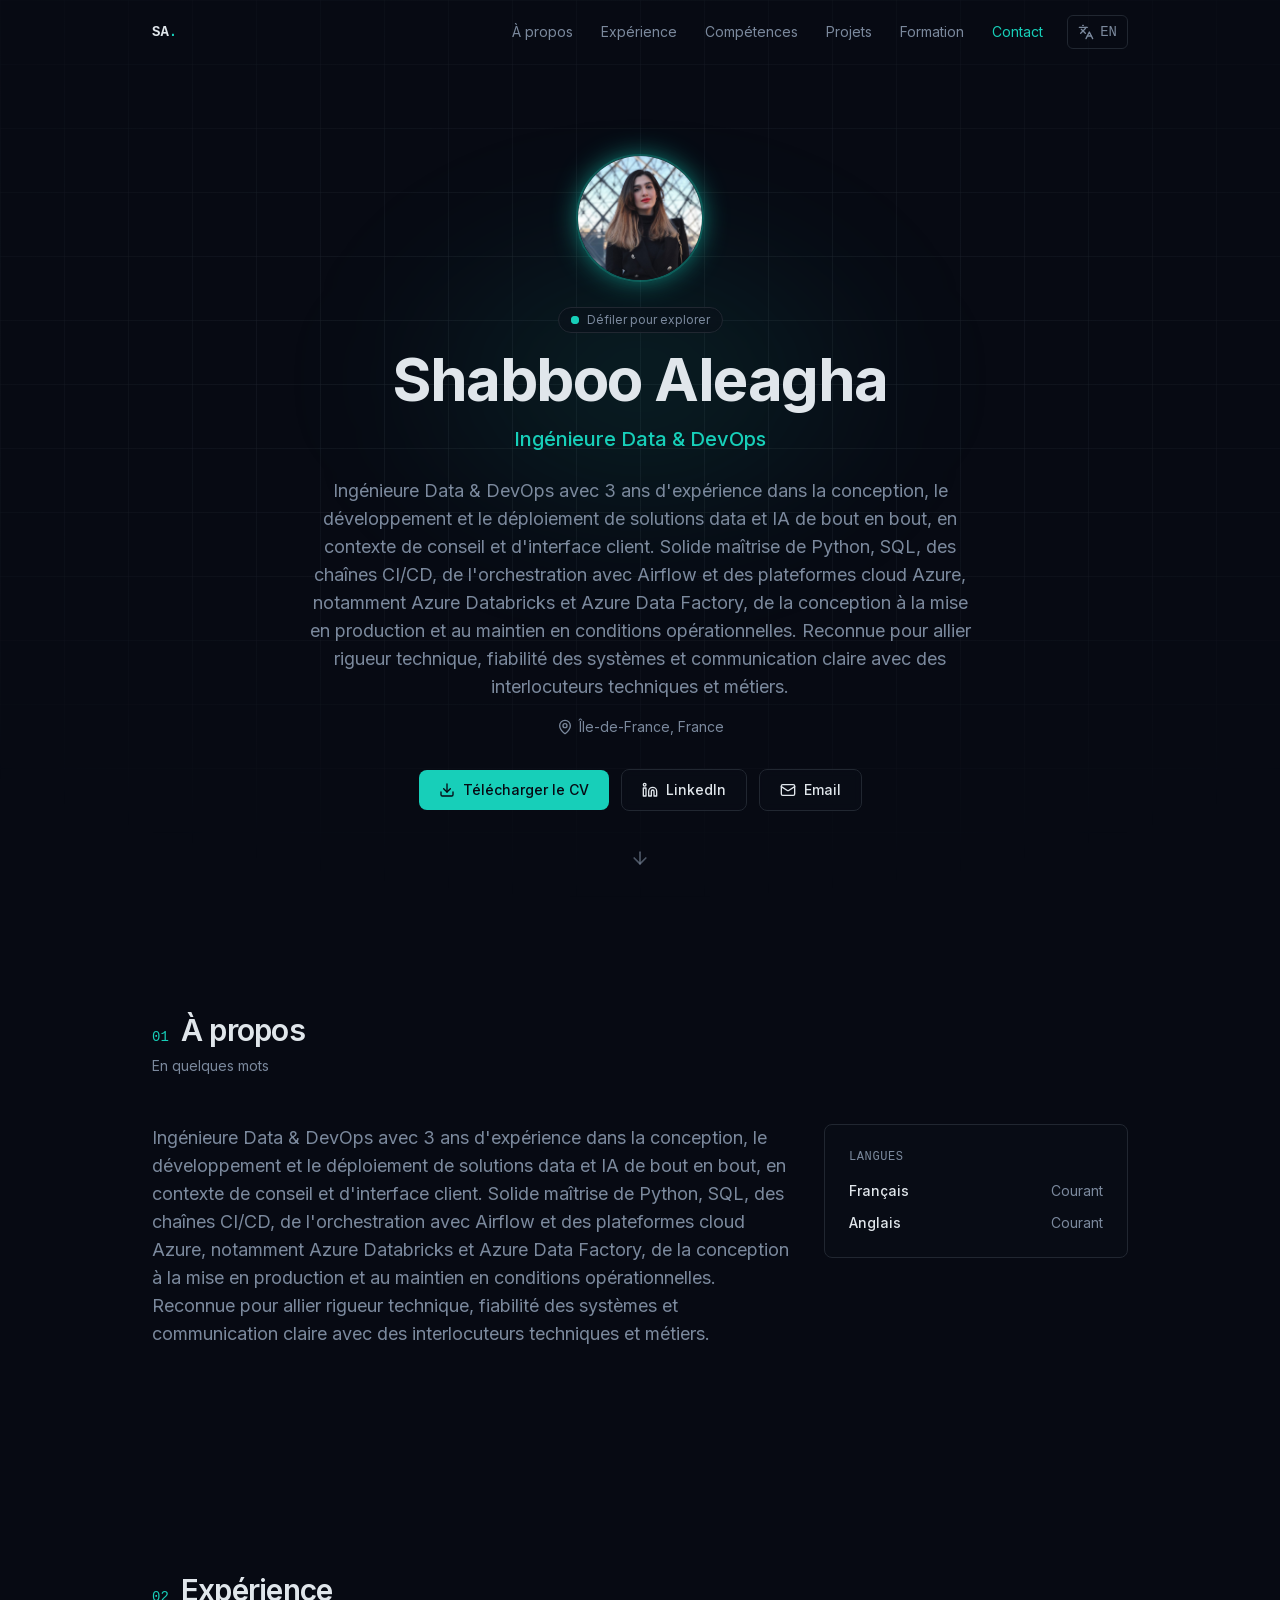
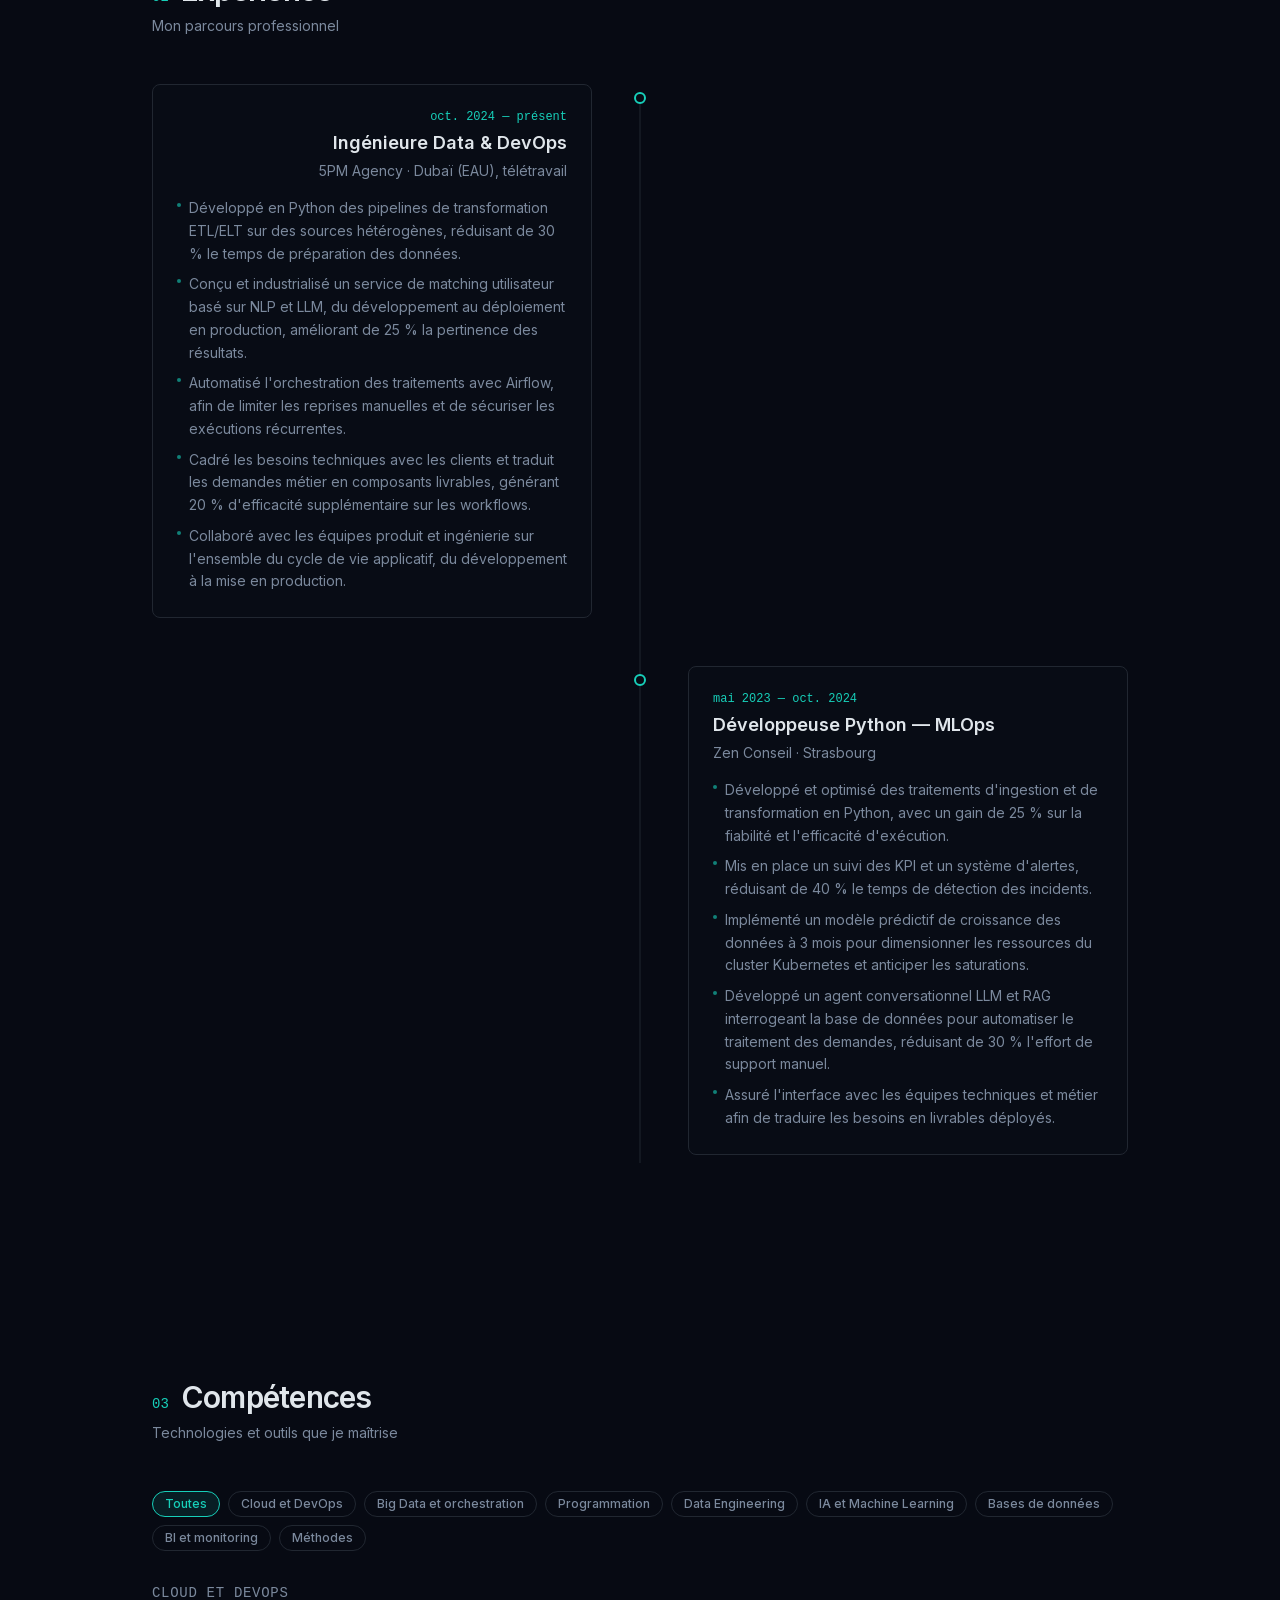
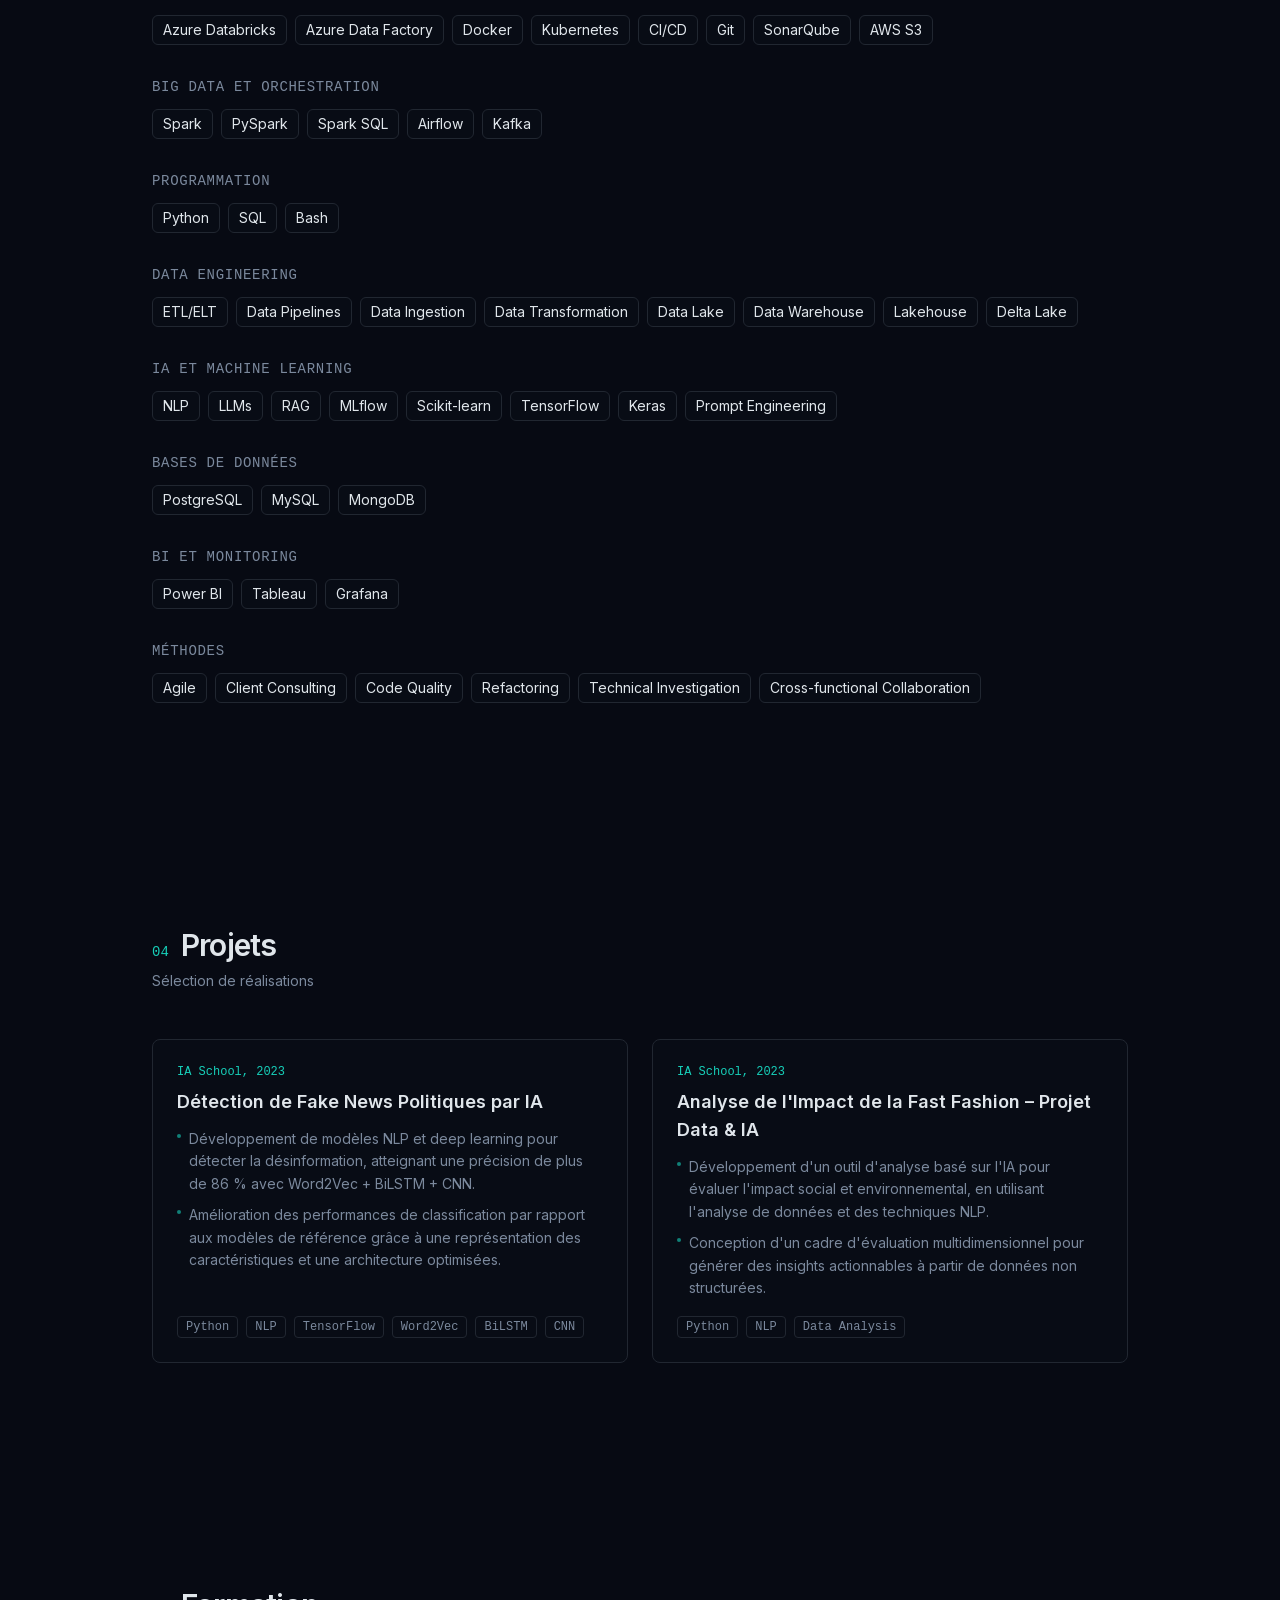
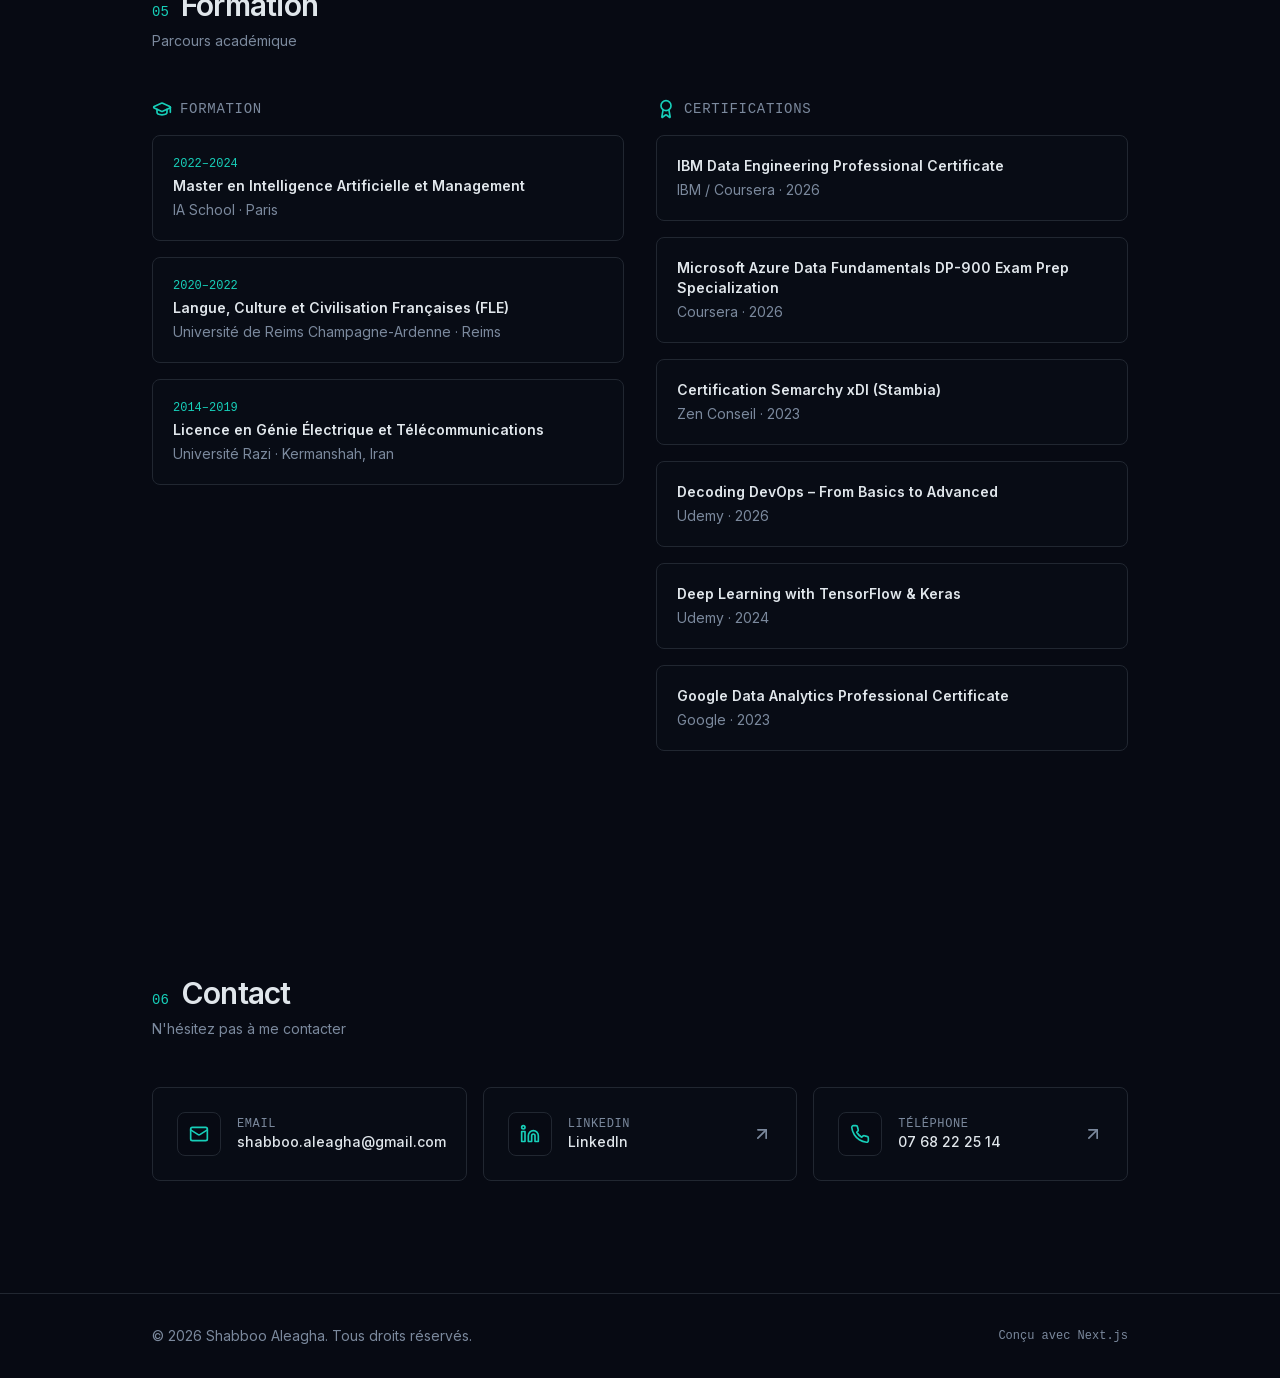
==== commit 3bf7e523: "Deploy Next.js application" ====
--- a/index.html
+++ b/index.html
@@ -1 +1 @@
-<!DOCTYPE html><html lang="fr"><head><meta charSet="utf-8"/><meta name="viewport" content="width=device-width, initial-scale=1"/><link rel="preload" href="/_next/static/media/e4af272ccee01ff0-s.p.woff2" as="font" crossorigin="" type="font/woff2"/><link rel="preload" as="image" href="/photo.jpg"/><link rel="stylesheet" href="/_next/static/css/fe11fe9958c63a8f.css" data-precedence="next"/><link rel="preload" href="/_next/static/chunks/webpack-17e45b89134247fd.js" as="script" fetchPriority="low"/><script src="/_next/static/chunks/fd9d1056-f8e8cb8aebb3dac9.js" async=""></script><script src="/_next/static/chunks/864-7160244a98db643a.js" async=""></script><script src="/_next/static/chunks/main-app-b77ae8c3a6058f3d.js" async=""></script><title>Shabboo Aleagha — Data &amp; DevOps Engineer</title><meta name="description" content="Data &amp; DevOps Engineer with 3 years of experience designing, building, and deploying end-to-end data and AI solutions in a consulting, client-facing context. Strong command of Python, SQL, CI/CD pipelines, Airflow orchestration, and Azure cloud platforms — notably Azure Databricks and Azure Data Factory — from design through production and ongoing operations. Recognized for combining technical rigor, system reliability, and clear communication with both technical and business stakeholders."/><meta name="author" content="Shabboo Aleagha"/><meta name="keywords" content="Data Engineer,AI Engineer,Machine Learning,Python,SQL,PySpark,Databricks,Airflow,ETL,LLMs,RAG,Power BI,Shabboo Aleagha"/><meta name="creator" content="Shabboo Aleagha"/><meta name="robots" content="index, follow"/><meta property="og:title" content="Shabboo Aleagha — Data &amp; DevOps Engineer"/><meta property="og:description" content="Data &amp; DevOps Engineer with 3 years of experience designing, building, and deploying end-to-end data and AI solutions in a consulting, client-facing context. Strong command of Python, SQL, CI/CD pipelines, Airflow orchestration, and Azure cloud platforms — notably Azure Databricks and Azure Data Factory — from design through production and ongoing operations. Recognized for combining technical rigor, system reliability, and clear communication with both technical and business stakeholders."/><meta property="og:url" content="https://shabboo-aleagha.dev/"/><meta property="og:site_name" content="Shabboo Aleagha — Portfolio"/><meta property="og:locale" content="fr_FR"/><meta property="og:image" content="https://shabboo-aleagha.dev/photo.jpg"/><meta property="og:image:width" content="1200"/><meta property="og:image:height" content="630"/><meta property="og:image:alt" content="Shabboo Aleagha"/><meta property="og:locale:alternate" content="en_US"/><meta property="og:type" content="website"/><meta name="twitter:card" content="summary_large_image"/><meta name="twitter:title" content="Shabboo Aleagha — Data &amp; DevOps Engineer"/><meta name="twitter:description" content="Data &amp; DevOps Engineer with 3 years of experience designing, building, and deploying end-to-end data and AI solutions in a consulting, client-facing context. Strong command of Python, SQL, CI/CD pipelines, Airflow orchestration, and Azure cloud platforms — notably Azure Databricks and Azure Data Factory — from design through production and ongoing operations. Recognized for combining technical rigor, system reliability, and clear communication with both technical and business stakeholders."/><meta name="twitter:image" content="https://shabboo-aleagha.dev/photo.jpg"/><link rel="icon" href="/icon.png?cab98ed64b927742" type="image/png" sizes="512x512"/><meta name="next-size-adjust"/><script type="application/ld+json">{"@context":"https://schema.org","@type":"Person","name":"Shabboo Aleagha","jobTitle":"Data & DevOps Engineer","email":"mailto:shabboo.aleagha@gmail.com","address":{"@type":"PostalAddress","addressLocality":"Paris","addressCountry":"France"},"url":"/","sameAs":["https://linkedin.com/in/shabboo-aleagha/"],"knowsAbout":["Data Engineering","Machine Learning","Artificial Intelligence","Python","SQL","PySpark","Databricks","Airflow","ETL/ELT","LLMs","RAG","Power BI"]}</script><script src="/_next/static/chunks/polyfills-c67a75d1b6f99dc8.js" noModule=""></script></head><body class="__className_f367f3"><header class="fixed top-0 left-0 right-0 z-50 transition-all duration-300 border-b border-transparent bg-transparent"><nav class="mx-auto flex h-16 max-w-5xl items-center justify-between px-4 sm:px-6"><a href="#hero" class="font-mono text-sm font-semibold text-foreground">SA<span class="text-accent">.</span></a><div class="hidden items-center gap-1 md:flex"><a href="#about" class="rounded-md px-3 py-1.5 text-sm transition-colors text-muted-foreground hover:text-foreground">À propos</a><a href="#experience" class="rounded-md px-3 py-1.5 text-sm transition-colors text-muted-foreground hover:text-foreground">Expérience</a><a href="#skills" class="rounded-md px-3 py-1.5 text-sm transition-colors text-muted-foreground hover:text-foreground">Compétences</a><a href="#projects" class="rounded-md px-3 py-1.5 text-sm transition-colors text-muted-foreground hover:text-foreground">Projets</a><a href="#education" class="rounded-md px-3 py-1.5 text-sm transition-colors text-muted-foreground hover:text-foreground">Formation</a><a href="#contact" class="rounded-md px-3 py-1.5 text-sm transition-colors text-muted-foreground hover:text-foreground">Contact</a><button class="ml-2 flex items-center gap-1.5 rounded-md border border-border px-2.5 py-1.5 text-sm text-muted-foreground transition-colors hover:text-foreground" aria-label="Changer de langue"><svg xmlns="http://www.w3.org/2000/svg" width="24" height="24" viewBox="0 0 24 24" fill="none" stroke="currentColor" stroke-width="2" stroke-linecap="round" stroke-linejoin="round" class="lucide lucide-languages h-4 w-4"><path d="m5 8 6 6"></path><path d="m4 14 6-6 2-3"></path><path d="M2 5h12"></path><path d="M7 2h1"></path><path d="m22 22-5-10-5 10"></path><path d="M14 18h6"></path></svg><span class="font-mono uppercase">EN</span></button></div><div class="flex items-center gap-2 md:hidden"><button class="flex items-center gap-1.5 rounded-md border border-border px-2.5 py-1.5 text-sm text-muted-foreground transition-colors hover:text-foreground" aria-label="Changer de langue"><svg xmlns="http://www.w3.org/2000/svg" width="24" height="24" viewBox="0 0 24 24" fill="none" stroke="currentColor" stroke-width="2" stroke-linecap="round" stroke-linejoin="round" class="lucide lucide-languages h-4 w-4"><path d="m5 8 6 6"></path><path d="m4 14 6-6 2-3"></path><path d="M2 5h12"></path><path d="M7 2h1"></path><path d="m22 22-5-10-5 10"></path><path d="M14 18h6"></path></svg><span class="font-mono uppercase">EN</span></button><button class="rounded-md p-2 text-muted-foreground hover:text-foreground" aria-label="Toggle menu" aria-expanded="false"><svg xmlns="http://www.w3.org/2000/svg" width="24" height="24" viewBox="0 0 24 24" fill="none" stroke="currentColor" stroke-width="2" stroke-linecap="round" stroke-linejoin="round" class="lucide lucide-menu h-5 w-5"><line x1="4" x2="20" y1="12" y2="12"></line><line x1="4" x2="20" y1="6" y2="6"></line><line x1="4" x2="20" y1="18" y2="18"></line></svg></button></div></nav></header><main><section id="hero" class="relative flex min-h-screen items-center justify-center overflow-hidden pt-16"><div class="hero-bg" aria-hidden="true"><div class="hero-grid"></div><div class="hero-glow"></div></div><div class="relative z-10 mx-auto max-w-3xl px-4 text-center sm:px-6"><img src="/photo.jpg" alt="Shabboo Aleagha" class="mx-auto mb-6 h-28 w-28 rounded-full border-2 border-accent/40 object-cover shadow-[0_0_30px_-8px] shadow-accent sm:h-32 sm:w-32"/><div class="mb-4 inline-flex items-center gap-2 rounded-full border border-border bg-card/50 px-3 py-1 text-xs text-muted-foreground backdrop-blur-sm"><span class="relative flex h-2 w-2"><span class="absolute inline-flex h-full w-full animate-ping rounded-full bg-accent opacity-75"></span><span class="relative inline-flex h-2 w-2 rounded-full bg-accent"></span></span>Défiler pour explorer</div><h1 class="text-4xl font-bold tracking-tight text-foreground sm:text-5xl md:text-6xl">Shabboo Aleagha</h1><p class="mt-4 text-lg font-medium text-accent sm:text-xl">Ingénieure Data &amp; DevOps</p><p class="mx-auto mt-6 max-w-2xl text-base leading-relaxed text-muted-foreground sm:text-lg">Ingénieure Data &amp; DevOps avec 3 ans d&#x27;expérience dans la conception, le développement et le déploiement de solutions data et IA de bout en bout, en contexte de conseil et d&#x27;interface client. Solide maîtrise de Python, SQL, des chaînes CI/CD, de l&#x27;orchestration avec Airflow et des plateformes cloud Azure, notamment Azure Databricks et Azure Data Factory, de la conception à la mise en production et au maintien en conditions opérationnelles. Reconnue pour allier rigueur technique, fiabilité des systèmes et communication claire avec des interlocuteurs techniques et métiers.</p><div class="mt-4 flex items-center justify-center gap-1.5 text-sm text-muted-foreground"><svg xmlns="http://www.w3.org/2000/svg" width="24" height="24" viewBox="0 0 24 24" fill="none" stroke="currentColor" stroke-width="2" stroke-linecap="round" stroke-linejoin="round" class="lucide lucide-map-pin h-4 w-4"><path d="M20 10c0 4.993-5.539 10.193-7.399 11.799a1 1 0 0 1-1.202 0C9.539 20.193 4 14.993 4 10a8 8 0 0 1 16 0"></path><circle cx="12" cy="10" r="3"></circle></svg>Île-de-France, France</div><div class="mt-8 flex flex-wrap items-center justify-center gap-3"><a href="/cv.pdf" download="" class="inline-flex items-center gap-2 rounded-lg bg-accent px-5 py-2.5 text-sm font-medium text-accent-foreground transition-all hover:opacity-90 hover:shadow-[0_0_20px_-5px] hover:shadow-accent"><svg xmlns="http://www.w3.org/2000/svg" width="24" height="24" viewBox="0 0 24 24" fill="none" stroke="currentColor" stroke-width="2" stroke-linecap="round" stroke-linejoin="round" class="lucide lucide-download h-4 w-4"><path d="M21 15v4a2 2 0 0 1-2 2H5a2 2 0 0 1-2-2v-4"></path><polyline points="7 10 12 15 17 10"></polyline><line x1="12" x2="12" y1="15" y2="3"></line></svg>Télécharger le CV</a><a href="https://linkedin.com/in/shabboo-aleagha/" target="_blank" rel="noopener noreferrer" class="inline-flex items-center gap-2 rounded-lg border border-border bg-card/50 px-5 py-2.5 text-sm font-medium text-foreground backdrop-blur-sm transition-colors hover:border-accent/50 hover:text-accent"><svg xmlns="http://www.w3.org/2000/svg" width="24" height="24" viewBox="0 0 24 24" fill="none" stroke="currentColor" stroke-width="2" stroke-linecap="round" stroke-linejoin="round" class="lucide lucide-linkedin h-4 w-4"><path d="M16 8a6 6 0 0 1 6 6v7h-4v-7a2 2 0 0 0-2-2 2 2 0 0 0-2 2v7h-4v-7a6 6 0 0 1 6-6z"></path><rect width="4" height="12" x="2" y="9"></rect><circle cx="4" cy="4" r="2"></circle></svg>LinkedIn</a><a href="mailto:shabboo.aleagha@gmail.com" class="inline-flex items-center gap-2 rounded-lg border border-border bg-card/50 px-5 py-2.5 text-sm font-medium text-foreground backdrop-blur-sm transition-colors hover:border-accent/50 hover:text-accent"><svg xmlns="http://www.w3.org/2000/svg" width="24" height="24" viewBox="0 0 24 24" fill="none" stroke="currentColor" stroke-width="2" stroke-linecap="round" stroke-linejoin="round" class="lucide lucide-mail h-4 w-4"><rect width="20" height="16" x="2" y="4" rx="2"></rect><path d="m22 7-8.97 5.7a1.94 1.94 0 0 1-2.06 0L2 7"></path></svg>Email</a></div></div><a href="#about" class="absolute bottom-8 left-1/2 z-10 -translate-x-1/2 text-muted-foreground/60 transition-colors hover:text-accent" aria-label="Défiler pour explorer"><svg xmlns="http://www.w3.org/2000/svg" width="24" height="24" viewBox="0 0 24 24" fill="none" stroke="currentColor" stroke-width="2" stroke-linecap="round" stroke-linejoin="round" class="lucide lucide-arrow-down h-5 w-5 animate-bounce"><path d="M12 5v14"></path><path d="m19 12-7 7-7-7"></path></svg></a></section><section id="about" class="scroll-mt-16 py-20 sm:py-28"><div class="mx-auto max-w-5xl px-4 sm:px-6"><div class="transition-all duration-700 ease-out opacity-0 translate-y-6" style="transition-delay:0ms"><div class="mb-12"><div class="flex items-baseline gap-3"><span class="font-mono text-sm text-accent tabular-nums">01</span><h2 class="text-2xl font-semibold tracking-tight text-foreground sm:text-3xl">À propos</h2></div><p class="mt-2 text-sm text-muted-foreground">En quelques mots</p></div></div><div class="grid gap-8 md:grid-cols-3"><div class="transition-all duration-700 ease-out opacity-0 translate-y-6 md:col-span-2" style="transition-delay:0ms"><p class="text-base leading-relaxed text-muted-foreground sm:text-lg">Ingénieure Data &amp; DevOps avec 3 ans d&#x27;expérience dans la conception, le développement et le déploiement de solutions data et IA de bout en bout, en contexte de conseil et d&#x27;interface client. Solide maîtrise de Python, SQL, des chaînes CI/CD, de l&#x27;orchestration avec Airflow et des plateformes cloud Azure, notamment Azure Databricks et Azure Data Factory, de la conception à la mise en production et au maintien en conditions opérationnelles. Reconnue pour allier rigueur technique, fiabilité des systèmes et communication claire avec des interlocuteurs techniques et métiers.</p></div><div class="transition-all duration-700 ease-out opacity-0 translate-y-6" style="transition-delay:100ms"><div class="rounded-lg border border-border bg-card/50 p-6"><h3 class="mb-4 font-mono text-xs uppercase tracking-wider text-muted-foreground">Langues</h3><ul class="space-y-3"><li class="flex items-center justify-between"><span class="text-sm font-medium text-foreground">Français</span><span class="text-sm text-muted-foreground">Courant</span></li><li class="flex items-center justify-between"><span class="text-sm font-medium text-foreground">English</span><span class="text-sm text-muted-foreground">Anglais — courant</span></li></ul></div></div></div></div></section><section id="experience" class="scroll-mt-16 py-20 sm:py-28"><div class="mx-auto max-w-5xl px-4 sm:px-6"><div class="transition-all duration-700 ease-out opacity-0 translate-y-6" style="transition-delay:0ms"><div class="mb-12"><div class="flex items-baseline gap-3"><span class="font-mono text-sm text-accent tabular-nums">02</span><h2 class="text-2xl font-semibold tracking-tight text-foreground sm:text-3xl">Expérience</h2></div><p class="mt-2 text-sm text-muted-foreground">Mon parcours professionnel</p></div></div><div class="relative"><div class="absolute left-0 top-2 h-full w-px bg-border md:left-1/2 md:-translate-x-1/2"></div><div class="space-y-12"><div class="transition-all duration-700 ease-out opacity-0 translate-y-6" style="transition-delay:0ms"><div class="relative pl-8 md:pl-0 md:grid md:grid-cols-2 md:gap-8 md:[&amp;&gt;*:first-child]:order-1"><div class="absolute left-0 top-2 -translate-x-1/2 md:left-1/2"><div class="h-3 w-3 rounded-full border-2 border-accent bg-background"></div></div><div class="md:col-span-1 md:pr-8 md:text-right"><div class="rounded-lg border border-border bg-card/50 p-6 transition-colors hover:border-accent/30"><div class="mb-1 text-xs font-mono text-accent">oct. 2024<!-- --> —<!-- --> <!-- -->présent</div><h3 class="text-lg font-semibold text-foreground">Ingénieure Data &amp; DevOps</h3><div class="mt-1 text-sm text-muted-foreground">5PM Agency<!-- --> · <!-- -->Dubaï (EAU), télétravail</div><ul class="mt-4 space-y-2 md:text-left"><li class="flex gap-2 text-sm leading-relaxed text-muted-foreground"><span class="mt-1.5 h-1 w-1 flex-shrink-0 rounded-full bg-accent/60"></span><span>Développé en Python des pipelines de transformation ETL/ELT sur des sources hétérogènes, réduisant de 30 % le temps de préparation des données.</span></li><li class="flex gap-2 text-sm leading-relaxed text-muted-foreground"><span class="mt-1.5 h-1 w-1 flex-shrink-0 rounded-full bg-accent/60"></span><span>Conçu et industrialisé un service de matching utilisateur basé sur NLP et LLM, du développement au déploiement en production, améliorant de 25 % la pertinence des résultats.</span></li><li class="flex gap-2 text-sm leading-relaxed text-muted-foreground"><span class="mt-1.5 h-1 w-1 flex-shrink-0 rounded-full bg-accent/60"></span><span>Automatisé l&#x27;orchestration des traitements avec Airflow, afin de limiter les reprises manuelles et de sécuriser les exécutions récurrentes.</span></li><li class="flex gap-2 text-sm leading-relaxed text-muted-foreground"><span class="mt-1.5 h-1 w-1 flex-shrink-0 rounded-full bg-accent/60"></span><span>Cadré les besoins techniques avec les clients et traduit les demandes métier en composants livrables, générant 20 % d&#x27;efficacité supplémentaire sur les workflows.</span></li><li class="flex gap-2 text-sm leading-relaxed text-muted-foreground"><span class="mt-1.5 h-1 w-1 flex-shrink-0 rounded-full bg-accent/60"></span><span>Collaboré avec les équipes produit et ingénierie sur l&#x27;ensemble du cycle de vie applicatif, du développement à la mise en production.</span></li></ul></div></div></div></div><div class="transition-all duration-700 ease-out opacity-0 translate-y-6" style="transition-delay:100ms"><div class="relative pl-8 md:pl-0 md:grid md:grid-cols-2 md:gap-8"><div class="absolute left-0 top-2 -translate-x-1/2 md:left-1/2"><div class="h-3 w-3 rounded-full border-2 border-accent bg-background"></div></div><div class="md:col-span-1 md:col-start-2 md:pl-8"><div class="rounded-lg border border-border bg-card/50 p-6 transition-colors hover:border-accent/30"><div class="mb-1 text-xs font-mono text-accent">mai 2023<!-- --> —<!-- --> <!-- -->oct. 2024</div><h3 class="text-lg font-semibold text-foreground">Développeuse Python — MLOps</h3><div class="mt-1 text-sm text-muted-foreground">Zen Conseil<!-- --> · <!-- -->Strasbourg</div><ul class="mt-4 space-y-2"><li class="flex gap-2 text-sm leading-relaxed text-muted-foreground"><span class="mt-1.5 h-1 w-1 flex-shrink-0 rounded-full bg-accent/60"></span><span>Développé et optimisé des traitements d&#x27;ingestion et de transformation en Python, avec un gain de 25 % sur la fiabilité et l&#x27;efficacité d&#x27;exécution.</span></li><li class="flex gap-2 text-sm leading-relaxed text-muted-foreground"><span class="mt-1.5 h-1 w-1 flex-shrink-0 rounded-full bg-accent/60"></span><span>Mis en place un suivi des KPI et un système d&#x27;alertes, réduisant de 40 % le temps de détection des incidents.</span></li><li class="flex gap-2 text-sm leading-relaxed text-muted-foreground"><span class="mt-1.5 h-1 w-1 flex-shrink-0 rounded-full bg-accent/60"></span><span>Implémenté un modèle prédictif de croissance des données à 3 mois pour dimensionner les ressources du cluster Kubernetes et anticiper les saturations.</span></li><li class="flex gap-2 text-sm leading-relaxed text-muted-foreground"><span class="mt-1.5 h-1 w-1 flex-shrink-0 rounded-full bg-accent/60"></span><span>Développé un agent conversationnel LLM et RAG interrogeant la base de données pour automatiser le traitement des demandes, réduisant de 30 % l&#x27;effort de support manuel.</span></li><li class="flex gap-2 text-sm leading-relaxed text-muted-foreground"><span class="mt-1.5 h-1 w-1 flex-shrink-0 rounded-full bg-accent/60"></span><span>Assuré l&#x27;interface avec les équipes techniques et métier afin de traduire les besoins en livrables déployés.</span></li></ul></div></div></div></div></div></div></div></section><section id="skills" class="scroll-mt-16 py-20 sm:py-28"><div class="mx-auto max-w-5xl px-4 sm:px-6"><div class="transition-all duration-700 ease-out opacity-0 translate-y-6" style="transition-delay:0ms"><div class="mb-12"><div class="flex items-baseline gap-3"><span class="font-mono text-sm text-accent tabular-nums">03</span><h2 class="text-2xl font-semibold tracking-tight text-foreground sm:text-3xl">Compétences</h2></div><p class="mt-2 text-sm text-muted-foreground">Technologies et outils que je maîtrise</p></div></div><div class="transition-all duration-700 ease-out opacity-0 translate-y-6" style="transition-delay:0ms"><div class="mb-8 flex flex-wrap gap-2"><button class="rounded-full border px-3 py-1 text-xs font-medium transition-colors border-accent bg-accent/10 text-accent">Toutes</button><button class="rounded-full border px-3 py-1 text-xs font-medium transition-colors border-border text-muted-foreground hover:border-accent/40 hover:text-foreground">Cloud et DevOps</button><button class="rounded-full border px-3 py-1 text-xs font-medium transition-colors border-border text-muted-foreground hover:border-accent/40 hover:text-foreground">Big Data et orchestration</button><button class="rounded-full border px-3 py-1 text-xs font-medium transition-colors border-border text-muted-foreground hover:border-accent/40 hover:text-foreground">Programmation</button><button class="rounded-full border px-3 py-1 text-xs font-medium transition-colors border-border text-muted-foreground hover:border-accent/40 hover:text-foreground">Data Engineering</button><button class="rounded-full border px-3 py-1 text-xs font-medium transition-colors border-border text-muted-foreground hover:border-accent/40 hover:text-foreground">IA et Machine Learning</button><button class="rounded-full border px-3 py-1 text-xs font-medium transition-colors border-border text-muted-foreground hover:border-accent/40 hover:text-foreground">Bases de données</button><button class="rounded-full border px-3 py-1 text-xs font-medium transition-colors border-border text-muted-foreground hover:border-accent/40 hover:text-foreground">BI et monitoring</button><button class="rounded-full border px-3 py-1 text-xs font-medium transition-colors border-border text-muted-foreground hover:border-accent/40 hover:text-foreground">Méthodes</button></div></div><div class="space-y-8"><div class="transition-all duration-700 ease-out opacity-0 translate-y-6" style="transition-delay:0ms"><div><h3 class="mb-3 font-mono text-sm uppercase tracking-wider text-muted-foreground">Cloud et DevOps</h3><div class="flex flex-wrap gap-2"><span class="rounded-md border border-border bg-card/50 px-2.5 py-1 text-sm text-foreground transition-colors hover:border-accent/40 hover:text-accent">Azure Databricks</span><span class="rounded-md border border-border bg-card/50 px-2.5 py-1 text-sm text-foreground transition-colors hover:border-accent/40 hover:text-accent">Azure Data Factory</span><span class="rounded-md border border-border bg-card/50 px-2.5 py-1 text-sm text-foreground transition-colors hover:border-accent/40 hover:text-accent">Docker</span><span class="rounded-md border border-border bg-card/50 px-2.5 py-1 text-sm text-foreground transition-colors hover:border-accent/40 hover:text-accent">Kubernetes</span><span class="rounded-md border border-border bg-card/50 px-2.5 py-1 text-sm text-foreground transition-colors hover:border-accent/40 hover:text-accent">CI/CD</span><span class="rounded-md border border-border bg-card/50 px-2.5 py-1 text-sm text-foreground transition-colors hover:border-accent/40 hover:text-accent">Git</span><span class="rounded-md border border-border bg-card/50 px-2.5 py-1 text-sm text-foreground transition-colors hover:border-accent/40 hover:text-accent">SonarQube</span><span class="rounded-md border border-border bg-card/50 px-2.5 py-1 text-sm text-foreground transition-colors hover:border-accent/40 hover:text-accent">AWS S3</span></div></div></div><div class="transition-all duration-700 ease-out opacity-0 translate-y-6" style="transition-delay:50ms"><div><h3 class="mb-3 font-mono text-sm uppercase tracking-wider text-muted-foreground">Big Data et orchestration</h3><div class="flex flex-wrap gap-2"><span class="rounded-md border border-border bg-card/50 px-2.5 py-1 text-sm text-foreground transition-colors hover:border-accent/40 hover:text-accent">Spark</span><span class="rounded-md border border-border bg-card/50 px-2.5 py-1 text-sm text-foreground transition-colors hover:border-accent/40 hover:text-accent">PySpark</span><span class="rounded-md border border-border bg-card/50 px-2.5 py-1 text-sm text-foreground transition-colors hover:border-accent/40 hover:text-accent">Spark SQL</span><span class="rounded-md border border-border bg-card/50 px-2.5 py-1 text-sm text-foreground transition-colors hover:border-accent/40 hover:text-accent">Airflow</span><span class="rounded-md border border-border bg-card/50 px-2.5 py-1 text-sm text-foreground transition-colors hover:border-accent/40 hover:text-accent">Kafka</span></div></div></div><div class="transition-all duration-700 ease-out opacity-0 translate-y-6" style="transition-delay:100ms"><div><h3 class="mb-3 font-mono text-sm uppercase tracking-wider text-muted-foreground">Programmation</h3><div class="flex flex-wrap gap-2"><span class="rounded-md border border-border bg-card/50 px-2.5 py-1 text-sm text-foreground transition-colors hover:border-accent/40 hover:text-accent">Python</span><span class="rounded-md border border-border bg-card/50 px-2.5 py-1 text-sm text-foreground transition-colors hover:border-accent/40 hover:text-accent">SQL</span><span class="rounded-md border border-border bg-card/50 px-2.5 py-1 text-sm text-foreground transition-colors hover:border-accent/40 hover:text-accent">Bash</span></div></div></div><div class="transition-all duration-700 ease-out opacity-0 translate-y-6" style="transition-delay:150ms"><div><h3 class="mb-3 font-mono text-sm uppercase tracking-wider text-muted-foreground">Data Engineering</h3><div class="flex flex-wrap gap-2"><span class="rounded-md border border-border bg-card/50 px-2.5 py-1 text-sm text-foreground transition-colors hover:border-accent/40 hover:text-accent">ETL/ELT</span><span class="rounded-md border border-border bg-card/50 px-2.5 py-1 text-sm text-foreground transition-colors hover:border-accent/40 hover:text-accent">Data Pipelines</span><span class="rounded-md border border-border bg-card/50 px-2.5 py-1 text-sm text-foreground transition-colors hover:border-accent/40 hover:text-accent">Data Ingestion</span><span class="rounded-md border border-border bg-card/50 px-2.5 py-1 text-sm text-foreground transition-colors hover:border-accent/40 hover:text-accent">Data Transformation</span><span class="rounded-md border border-border bg-card/50 px-2.5 py-1 text-sm text-foreground transition-colors hover:border-accent/40 hover:text-accent">Data Lake</span><span class="rounded-md border border-border bg-card/50 px-2.5 py-1 text-sm text-foreground transition-colors hover:border-accent/40 hover:text-accent">Data Warehouse</span><span class="rounded-md border border-border bg-card/50 px-2.5 py-1 text-sm text-foreground transition-colors hover:border-accent/40 hover:text-accent">Lakehouse</span><span class="rounded-md border border-border bg-card/50 px-2.5 py-1 text-sm text-foreground transition-colors hover:border-accent/40 hover:text-accent">Delta Lake</span></div></div></div><div class="transition-all duration-700 ease-out opacity-0 translate-y-6" style="transition-delay:200ms"><div><h3 class="mb-3 font-mono text-sm uppercase tracking-wider text-muted-foreground">IA et Machine Learning</h3><div class="flex flex-wrap gap-2"><span class="rounded-md border border-border bg-card/50 px-2.5 py-1 text-sm text-foreground transition-colors hover:border-accent/40 hover:text-accent">NLP</span><span class="rounded-md border border-border bg-card/50 px-2.5 py-1 text-sm text-foreground transition-colors hover:border-accent/40 hover:text-accent">LLMs</span><span class="rounded-md border border-border bg-card/50 px-2.5 py-1 text-sm text-foreground transition-colors hover:border-accent/40 hover:text-accent">RAG</span><span class="rounded-md border border-border bg-card/50 px-2.5 py-1 text-sm text-foreground transition-colors hover:border-accent/40 hover:text-accent">MLflow</span><span class="rounded-md border border-border bg-card/50 px-2.5 py-1 text-sm text-foreground transition-colors hover:border-accent/40 hover:text-accent">Scikit-learn</span><span class="rounded-md border border-border bg-card/50 px-2.5 py-1 text-sm text-foreground transition-colors hover:border-accent/40 hover:text-accent">TensorFlow</span><span class="rounded-md border border-border bg-card/50 px-2.5 py-1 text-sm text-foreground transition-colors hover:border-accent/40 hover:text-accent">Keras</span><span class="rounded-md border border-border bg-card/50 px-2.5 py-1 text-sm text-foreground transition-colors hover:border-accent/40 hover:text-accent">Prompt Engineering</span></div></div></div><div class="transition-all duration-700 ease-out opacity-0 translate-y-6" style="transition-delay:250ms"><div><h3 class="mb-3 font-mono text-sm uppercase tracking-wider text-muted-foreground">Bases de données</h3><div class="flex flex-wrap gap-2"><span class="rounded-md border border-border bg-card/50 px-2.5 py-1 text-sm text-foreground transition-colors hover:border-accent/40 hover:text-accent">PostgreSQL</span><span class="rounded-md border border-border bg-card/50 px-2.5 py-1 text-sm text-foreground transition-colors hover:border-accent/40 hover:text-accent">MySQL</span><span class="rounded-md border border-border bg-card/50 px-2.5 py-1 text-sm text-foreground transition-colors hover:border-accent/40 hover:text-accent">MongoDB</span></div></div></div><div class="transition-all duration-700 ease-out opacity-0 translate-y-6" style="transition-delay:300ms"><div><h3 class="mb-3 font-mono text-sm uppercase tracking-wider text-muted-foreground">BI et monitoring</h3><div class="flex flex-wrap gap-2"><span class="rounded-md border border-border bg-card/50 px-2.5 py-1 text-sm text-foreground transition-colors hover:border-accent/40 hover:text-accent">Power BI</span><span class="rounded-md border border-border bg-card/50 px-2.5 py-1 text-sm text-foreground transition-colors hover:border-accent/40 hover:text-accent">Tableau</span><span class="rounded-md border border-border bg-card/50 px-2.5 py-1 text-sm text-foreground transition-colors hover:border-accent/40 hover:text-accent">Grafana</span></div></div></div><div class="transition-all duration-700 ease-out opacity-0 translate-y-6" style="transition-delay:350ms"><div><h3 class="mb-3 font-mono text-sm uppercase tracking-wider text-muted-foreground">Méthodes</h3><div class="flex flex-wrap gap-2"><span class="rounded-md border border-border bg-card/50 px-2.5 py-1 text-sm text-foreground transition-colors hover:border-accent/40 hover:text-accent">Agile</span><span class="rounded-md border border-border bg-card/50 px-2.5 py-1 text-sm text-foreground transition-colors hover:border-accent/40 hover:text-accent">Client Consulting</span><span class="rounded-md border border-border bg-card/50 px-2.5 py-1 text-sm text-foreground transition-colors hover:border-accent/40 hover:text-accent">Code Quality</span><span class="rounded-md border border-border bg-card/50 px-2.5 py-1 text-sm text-foreground transition-colors hover:border-accent/40 hover:text-accent">Refactoring</span><span class="rounded-md border border-border bg-card/50 px-2.5 py-1 text-sm text-foreground transition-colors hover:border-accent/40 hover:text-accent">Technical Investigation</span><span class="rounded-md border border-border bg-card/50 px-2.5 py-1 text-sm text-foreground transition-colors hover:border-accent/40 hover:text-accent">Cross-functional Collaboration</span></div></div></div></div></div></section><section id="projects" class="scroll-mt-16 py-20 sm:py-28"><div class="mx-auto max-w-5xl px-4 sm:px-6"><div class="transition-all duration-700 ease-out opacity-0 translate-y-6" style="transition-delay:0ms"><div class="mb-12"><div class="flex items-baseline gap-3"><span class="font-mono text-sm text-accent tabular-nums">04</span><h2 class="text-2xl font-semibold tracking-tight text-foreground sm:text-3xl">Projets</h2></div><p class="mt-2 text-sm text-muted-foreground">Sélection de réalisations</p></div></div><div class="grid gap-6 sm:grid-cols-2"><div class="transition-all duration-700 ease-out opacity-0 translate-y-6" style="transition-delay:0ms"><article class="group flex h-full flex-col rounded-lg border border-border bg-card/50 p-6 transition-colors hover:border-accent/30"><div class="mb-2 text-xs font-mono text-accent">IA School, 2023</div><h3 class="text-lg font-semibold text-foreground transition-colors group-hover:text-accent">Détection de Fake News Politiques par IA</h3><ul class="mt-3 flex-1 space-y-2"><li class="flex gap-2 text-sm leading-relaxed text-muted-foreground"><span class="mt-1.5 h-1 w-1 flex-shrink-0 rounded-full bg-accent/60"></span><span>Développement de modèles NLP et deep learning pour détecter la désinformation, atteignant une précision de plus de 86 % avec Word2Vec + BiLSTM + CNN.</span></li><li class="flex gap-2 text-sm leading-relaxed text-muted-foreground"><span class="mt-1.5 h-1 w-1 flex-shrink-0 rounded-full bg-accent/60"></span><span>Amélioration des performances de classification par rapport aux modèles de référence grâce à une représentation des caractéristiques et une architecture optimisées.</span></li></ul><div class="mt-4 flex flex-wrap gap-2"><span class="rounded border border-border px-2 py-0.5 font-mono text-xs text-muted-foreground">Python</span><span class="rounded border border-border px-2 py-0.5 font-mono text-xs text-muted-foreground">NLP</span><span class="rounded border border-border px-2 py-0.5 font-mono text-xs text-muted-foreground">TensorFlow</span><span class="rounded border border-border px-2 py-0.5 font-mono text-xs text-muted-foreground">Word2Vec</span><span class="rounded border border-border px-2 py-0.5 font-mono text-xs text-muted-foreground">BiLSTM</span><span class="rounded border border-border px-2 py-0.5 font-mono text-xs text-muted-foreground">CNN</span></div></article></div><div class="transition-all duration-700 ease-out opacity-0 translate-y-6" style="transition-delay:100ms"><article class="group flex h-full flex-col rounded-lg border border-border bg-card/50 p-6 transition-colors hover:border-accent/30"><div class="mb-2 text-xs font-mono text-accent">IA School, 2023</div><h3 class="text-lg font-semibold text-foreground transition-colors group-hover:text-accent">Analyse de l&#x27;Impact de la Fast Fashion – Projet Data &amp; IA</h3><ul class="mt-3 flex-1 space-y-2"><li class="flex gap-2 text-sm leading-relaxed text-muted-foreground"><span class="mt-1.5 h-1 w-1 flex-shrink-0 rounded-full bg-accent/60"></span><span>Développement d&#x27;un outil d&#x27;analyse basé sur l&#x27;IA pour évaluer l&#x27;impact social et environnemental, en utilisant l&#x27;analyse de données et des techniques NLP.</span></li><li class="flex gap-2 text-sm leading-relaxed text-muted-foreground"><span class="mt-1.5 h-1 w-1 flex-shrink-0 rounded-full bg-accent/60"></span><span>Conception d&#x27;un cadre d&#x27;évaluation multidimensionnel pour générer des insights actionnables à partir de données non structurées.</span></li></ul><div class="mt-4 flex flex-wrap gap-2"><span class="rounded border border-border px-2 py-0.5 font-mono text-xs text-muted-foreground">Python</span><span class="rounded border border-border px-2 py-0.5 font-mono text-xs text-muted-foreground">NLP</span><span class="rounded border border-border px-2 py-0.5 font-mono text-xs text-muted-foreground">Data Analysis</span></div></article></div></div></div></section><section id="education" class="scroll-mt-16 py-20 sm:py-28"><div class="mx-auto max-w-5xl px-4 sm:px-6"><div class="transition-all duration-700 ease-out opacity-0 translate-y-6" style="transition-delay:0ms"><div class="mb-12"><div class="flex items-baseline gap-3"><span class="font-mono text-sm text-accent tabular-nums">05</span><h2 class="text-2xl font-semibold tracking-tight text-foreground sm:text-3xl">Formation</h2></div><p class="mt-2 text-sm text-muted-foreground">Parcours académique</p></div></div><div class="grid gap-8 md:grid-cols-2"><div><div class="mb-4 flex items-center gap-2"><svg xmlns="http://www.w3.org/2000/svg" width="24" height="24" viewBox="0 0 24 24" fill="none" stroke="currentColor" stroke-width="2" stroke-linecap="round" stroke-linejoin="round" class="lucide lucide-graduation-cap h-5 w-5 text-accent"><path d="M21.42 10.922a1 1 0 0 0-.019-1.838L12.83 5.18a2 2 0 0 0-1.66 0L2.6 9.08a1 1 0 0 0 0 1.832l8.57 3.908a2 2 0 0 0 1.66 0z"></path><path d="M22 10v6"></path><path d="M6 12.5V16a6 3 0 0 0 12 0v-3.5"></path></svg><h3 class="font-mono text-sm uppercase tracking-wider text-muted-foreground">Formation</h3></div><div class="space-y-4"><div class="transition-all duration-700 ease-out opacity-0 translate-y-6" style="transition-delay:0ms"><div class="rounded-lg border border-border bg-card/50 p-5 transition-colors hover:border-accent/30"><div class="text-xs font-mono text-accent">2022–2024</div><h4 class="mt-1 text-sm font-semibold text-foreground">Master en Intelligence Artificielle et Management</h4><p class="mt-1 text-sm text-muted-foreground">IA School<!-- --> · <!-- -->Paris</p></div></div><div class="transition-all duration-700 ease-out opacity-0 translate-y-6" style="transition-delay:50ms"><div class="rounded-lg border border-border bg-card/50 p-5 transition-colors hover:border-accent/30"><div class="text-xs font-mono text-accent">2020–2022</div><h4 class="mt-1 text-sm font-semibold text-foreground">Langue, Culture et Civilisation Françaises (FLE)</h4><p class="mt-1 text-sm text-muted-foreground">Université de Reims Champagne-Ardenne<!-- --> · <!-- -->Reims</p></div></div><div class="transition-all duration-700 ease-out opacity-0 translate-y-6" style="transition-delay:100ms"><div class="rounded-lg border border-border bg-card/50 p-5 transition-colors hover:border-accent/30"><div class="text-xs font-mono text-accent">2014–2019</div><h4 class="mt-1 text-sm font-semibold text-foreground">Licence en Génie Électrique et Télécommunications</h4><p class="mt-1 text-sm text-muted-foreground">Université Razi<!-- --> · <!-- -->Kermanshah, Iran</p></div></div></div></div><div><div class="mb-4 flex items-center gap-2"><svg xmlns="http://www.w3.org/2000/svg" width="24" height="24" viewBox="0 0 24 24" fill="none" stroke="currentColor" stroke-width="2" stroke-linecap="round" stroke-linejoin="round" class="lucide lucide-award h-5 w-5 text-accent"><path d="m15.477 12.89 1.515 8.526a.5.5 0 0 1-.81.47l-3.58-2.687a1 1 0 0 0-1.197 0l-3.586 2.686a.5.5 0 0 1-.81-.469l1.514-8.526"></path><circle cx="12" cy="8" r="6"></circle></svg><h3 class="font-mono text-sm uppercase tracking-wider text-muted-foreground">Certifications</h3></div><div class="space-y-4"><div class="transition-all duration-700 ease-out opacity-0 translate-y-6" style="transition-delay:0ms"><div class="rounded-lg border border-border bg-card/50 p-5 transition-colors hover:border-accent/30"><h4 class="text-sm font-semibold text-foreground">IBM Data Engineering Professional Certificate</h4><p class="mt-1 text-sm text-muted-foreground">IBM / Coursera<span class="ml-1">· <!-- -->2026</span></p></div></div><div class="transition-all duration-700 ease-out opacity-0 translate-y-6" style="transition-delay:50ms"><div class="rounded-lg border border-border bg-card/50 p-5 transition-colors hover:border-accent/30"><h4 class="text-sm font-semibold text-foreground">Microsoft Azure Data Fundamentals DP-900 Exam Prep Specialization</h4><p class="mt-1 text-sm text-muted-foreground">Coursera<span class="ml-1">· <!-- -->2026</span></p></div></div><div class="transition-all duration-700 ease-out opacity-0 translate-y-6" style="transition-delay:100ms"><div class="rounded-lg border border-border bg-card/50 p-5 transition-colors hover:border-accent/30"><h4 class="text-sm font-semibold text-foreground">Certification Semarchy xDI (Stambia)</h4><p class="mt-1 text-sm text-muted-foreground">Zen Conseil<span class="ml-1">· <!-- -->2023</span></p></div></div><div class="transition-all duration-700 ease-out opacity-0 translate-y-6" style="transition-delay:150ms"><div class="rounded-lg border border-border bg-card/50 p-5 transition-colors hover:border-accent/30"><h4 class="text-sm font-semibold text-foreground">Decoding DevOps – From Basics to Advanced</h4><p class="mt-1 text-sm text-muted-foreground">Udemy<span class="ml-1">· <!-- -->2026</span></p></div></div><div class="transition-all duration-700 ease-out opacity-0 translate-y-6" style="transition-delay:200ms"><div class="rounded-lg border border-border bg-card/50 p-5 transition-colors hover:border-accent/30"><h4 class="text-sm font-semibold text-foreground">Deep Learning with TensorFlow &amp; Keras</h4><p class="mt-1 text-sm text-muted-foreground">Udemy<span class="ml-1">· <!-- -->2024</span></p></div></div><div class="transition-all duration-700 ease-out opacity-0 translate-y-6" style="transition-delay:250ms"><div class="rounded-lg border border-border bg-card/50 p-5 transition-colors hover:border-accent/30"><h4 class="text-sm font-semibold text-foreground">Google Data Analytics Professional Certificate</h4><p class="mt-1 text-sm text-muted-foreground">Google<span class="ml-1">· <!-- -->2023</span></p></div></div></div></div></div></div></section><section id="contact" class="scroll-mt-16 py-20 sm:py-28"><div class="mx-auto max-w-5xl px-4 sm:px-6"><div class="transition-all duration-700 ease-out opacity-0 translate-y-6" style="transition-delay:0ms"><div class="mb-12"><div class="flex items-baseline gap-3"><span class="font-mono text-sm text-accent tabular-nums">06</span><h2 class="text-2xl font-semibold tracking-tight text-foreground sm:text-3xl">Contact</h2></div><p class="mt-2 text-sm text-muted-foreground">N&#x27;hésitez pas à me contacter</p></div></div><div class="transition-all duration-700 ease-out opacity-0 translate-y-6" style="transition-delay:0ms"><div class="grid gap-4 sm:grid-cols-2 lg:grid-cols-3"><a href="mailto:shabboo.aleagha@gmail.com" class="group flex items-center justify-between rounded-lg border border-border bg-card/50 p-6 transition-colors hover:border-accent/30"><div class="flex items-center gap-4"><div class="flex h-11 w-11 items-center justify-center rounded-lg border border-border bg-background"><svg xmlns="http://www.w3.org/2000/svg" width="24" height="24" viewBox="0 0 24 24" fill="none" stroke="currentColor" stroke-width="2" stroke-linecap="round" stroke-linejoin="round" class="lucide lucide-mail h-5 w-5 text-accent"><rect width="20" height="16" x="2" y="4" rx="2"></rect><path d="m22 7-8.97 5.7a1.94 1.94 0 0 1-2.06 0L2 7"></path></svg></div><div><div class="font-mono text-xs uppercase tracking-wider text-muted-foreground">Email</div><div class="text-sm font-medium text-foreground">shabboo.aleagha@gmail.com</div></div></div><svg xmlns="http://www.w3.org/2000/svg" width="24" height="24" viewBox="0 0 24 24" fill="none" stroke="currentColor" stroke-width="2" stroke-linecap="round" stroke-linejoin="round" class="lucide lucide-arrow-up-right h-5 w-5 text-muted-foreground transition-colors group-hover:text-accent"><path d="M7 7h10v10"></path><path d="M7 17 17 7"></path></svg></a><a href="https://linkedin.com/in/shabboo-aleagha/" target="_blank" rel="noopener noreferrer" class="group flex items-center justify-between rounded-lg border border-border bg-card/50 p-6 transition-colors hover:border-accent/30"><div class="flex items-center gap-4"><div class="flex h-11 w-11 items-center justify-center rounded-lg border border-border bg-background"><svg xmlns="http://www.w3.org/2000/svg" width="24" height="24" viewBox="0 0 24 24" fill="none" stroke="currentColor" stroke-width="2" stroke-linecap="round" stroke-linejoin="round" class="lucide lucide-linkedin h-5 w-5 text-accent"><path d="M16 8a6 6 0 0 1 6 6v7h-4v-7a2 2 0 0 0-2-2 2 2 0 0 0-2 2v7h-4v-7a6 6 0 0 1 6-6z"></path><rect width="4" height="12" x="2" y="9"></rect><circle cx="4" cy="4" r="2"></circle></svg></div><div><div class="font-mono text-xs uppercase tracking-wider text-muted-foreground">LinkedIn</div><div class="text-sm font-medium text-foreground">LinkedIn</div></div></div><svg xmlns="http://www.w3.org/2000/svg" width="24" height="24" viewBox="0 0 24 24" fill="none" stroke="currentColor" stroke-width="2" stroke-linecap="round" stroke-linejoin="round" class="lucide lucide-arrow-up-right h-5 w-5 text-muted-foreground transition-colors group-hover:text-accent"><path d="M7 7h10v10"></path><path d="M7 17 17 7"></path></svg></a><a href="tel:0768222514" class="group flex items-center justify-between rounded-lg border border-border bg-card/50 p-6 transition-colors hover:border-accent/30"><div class="flex items-center gap-4"><div class="flex h-11 w-11 items-center justify-center rounded-lg border border-border bg-background"><svg xmlns="http://www.w3.org/2000/svg" width="24" height="24" viewBox="0 0 24 24" fill="none" stroke="currentColor" stroke-width="2" stroke-linecap="round" stroke-linejoin="round" class="lucide lucide-phone h-5 w-5 text-accent"><path d="M22 16.92v3a2 2 0 0 1-2.18 2 19.79 19.79 0 0 1-8.63-3.07 19.5 19.5 0 0 1-6-6 19.79 19.79 0 0 1-3.07-8.67A2 2 0 0 1 4.11 2h3a2 2 0 0 1 2 1.72 12.84 12.84 0 0 0 .7 2.81 2 2 0 0 1-.45 2.11L8.09 9.91a16 16 0 0 0 6 6l1.27-1.27a2 2 0 0 1 2.11-.45 12.84 12.84 0 0 0 2.81.7A2 2 0 0 1 22 16.92z"></path></svg></div><div><div class="font-mono text-xs uppercase tracking-wider text-muted-foreground">Téléphone</div><div class="text-sm font-medium text-foreground">07 68 22 25 14</div></div></div><svg xmlns="http://www.w3.org/2000/svg" width="24" height="24" viewBox="0 0 24 24" fill="none" stroke="currentColor" stroke-width="2" stroke-linecap="round" stroke-linejoin="round" class="lucide lucide-arrow-up-right h-5 w-5 text-muted-foreground transition-colors group-hover:text-accent"><path d="M7 7h10v10"></path><path d="M7 17 17 7"></path></svg></a></div></div></div></section></main><footer class="border-t border-border py-8"><div class="mx-auto flex max-w-5xl flex-col items-center justify-between gap-2 px-4 text-sm text-muted-foreground sm:flex-row sm:px-6"><p>© <!-- -->2026<!-- --> <!-- -->Shabboo Aleagha<!-- -->. <!-- -->Tous droits réservés<!-- -->.</p><p class="font-mono text-xs">Conçu avec Next.js</p></div></footer><script src="/_next/static/chunks/webpack-17e45b89134247fd.js" async=""></script><script>(self.__next_f=self.__next_f||[]).push([0])</script><script>self.__next_f.push([1,"1:HL[\"/_next/static/media/e4af272ccee01ff0-s.p.woff2\",\"font\",{\"crossOrigin\":\"\",\"type\":\"font/woff2\"}]\n2:HL[\"/_next/static/css/fe11fe9958c63a8f.css\",\"style\"]\n0:\"$L3\"\n"])</script><script>self.__next_f.push([1,"4:I{\"id\":6054,\"chunks\":[\"272:static/chunks/webpack-17e45b89134247fd.js\",\"971:static/chunks/fd9d1056-f8e8cb8aebb3dac9.js\",\"864:static/chunks/864-7160244a98db643a.js\"],\"name\":\"\",\"async\":false}\n6:I{\"id\":1729,\"chunks\":[\"272:static/chunks/webpack-17e45b89134247fd.js\",\"971:static/chunks/fd9d1056-f8e8cb8aebb3dac9.js\",\"864:static/chunks/864-7160244a98db643a.js\"],\"name\":\"\",\"async\":false}\n7:I{\"id\":6286,\"chunks\":[\"185:static/chunks/app/layout-03dc49cadf222ddc.js\"],\"name\":\"LanguageProvider\",\"async\":false}\n8:I{\"id\":1443"])</script><script>self.__next_f.push([1,",\"chunks\":[\"272:static/chunks/webpack-17e45b89134247fd.js\",\"971:static/chunks/fd9d1056-f8e8cb8aebb3dac9.js\",\"864:static/chunks/864-7160244a98db643a.js\"],\"name\":\"\",\"async\":false}\n9:I{\"id\":8639,\"chunks\":[\"272:static/chunks/webpack-17e45b89134247fd.js\",\"971:static/chunks/fd9d1056-f8e8cb8aebb3dac9.js\",\"864:static/chunks/864-7160244a98db643a.js\"],\"name\":\"\",\"async\":false}\nb:I{\"id\":8963,\"chunks\":[\"835:static/chunks/835-80dc6ba6ba29610d.js\",\"931:static/chunks/app/page-31bbafae1be11ff9.js\"],\"name\":\"Header\",\"async\":f"])</script><script>self.__next_f.push([1,"alse}\nc:I{\"id\":9537,\"chunks\":[\"835:static/chunks/835-80dc6ba6ba29610d.js\",\"931:static/chunks/app/page-31bbafae1be11ff9.js\"],\"name\":\"Hero\",\"async\":false}\nd:I{\"id\":4924,\"chunks\":[\"835:static/chunks/835-80dc6ba6ba29610d.js\",\"931:static/chunks/app/page-31bbafae1be11ff9.js\"],\"name\":\"About\",\"async\":false}\ne:I{\"id\":2242,\"chunks\":[\"835:static/chunks/835-80dc6ba6ba29610d.js\",\"931:static/chunks/app/page-31bbafae1be11ff9.js\"],\"name\":\"Experience\",\"async\":false}\nf:I{\"id\":7215,\"chunks\":[\"835:static/chunks/835-80dc6ba6ba2"])</script><script>self.__next_f.push([1,"9610d.js\",\"931:static/chunks/app/page-31bbafae1be11ff9.js\"],\"name\":\"Skills\",\"async\":false}\n10:I{\"id\":3683,\"chunks\":[\"835:static/chunks/835-80dc6ba6ba29610d.js\",\"931:static/chunks/app/page-31bbafae1be11ff9.js\"],\"name\":\"Projects\",\"async\":false}\n11:I{\"id\":5179,\"chunks\":[\"835:static/chunks/835-80dc6ba6ba29610d.js\",\"931:static/chunks/app/page-31bbafae1be11ff9.js\"],\"name\":\"Education\",\"async\":false}\n12:I{\"id\":3412,\"chunks\":[\"835:static/chunks/835-80dc6ba6ba29610d.js\",\"931:static/chunks/app/page-31bbafae1be11ff9.js"])</script><script>self.__next_f.push([1,"\"],\"name\":\"Contact\",\"async\":false}\n13:I{\"id\":5340,\"chunks\":[\"835:static/chunks/835-80dc6ba6ba29610d.js\",\"931:static/chunks/app/page-31bbafae1be11ff9.js\"],\"name\":\"Footer\",\"async\":false}\n"])</script><script>self.__next_f.push([1,"3:[[[\"$\",\"link\",\"0\",{\"rel\":\"stylesheet\",\"href\":\"/_next/static/css/fe11fe9958c63a8f.css\",\"precedence\":\"next\"}]],[\"$\",\"$L4\",null,{\"buildId\":\"tDmgPRf4-nKLH73JpnJV2\",\"assetPrefix\":\"\",\"initialCanonicalUrl\":\"/\",\"initialTree\":[\"\",{\"children\":[\"__PAGE__\",{}]},\"$undefined\",\"$undefined\",true],\"initialHead\":[false,\"$L5\"],\"globalErrorComponent\":\"$6\",\"children\":[null,[\"$\",\"html\",null,{\"lang\":\"fr\",\"suppressHydrationWarning\":true,\"children\":[[\"$\",\"head\",null,{\"children\":[\"$\",\"script\",null,{\"type\":\"application/ld+json\",\"dangerouslySetInnerHTML\":{\"__html\":\"{\\\"@context\\\":\\\"https://schema.org\\\",\\\"@type\\\":\\\"Person\\\",\\\"name\\\":\\\"Shabboo Aleagha\\\",\\\"jobTitle\\\":\\\"Data \u0026 DevOps Engineer\\\",\\\"email\\\":\\\"mailto:shabboo.aleagha@gmail.com\\\",\\\"address\\\":{\\\"@type\\\":\\\"PostalAddress\\\",\\\"addressLocality\\\":\\\"Paris\\\",\\\"addressCountry\\\":\\\"France\\\"},\\\"url\\\":\\\"/\\\",\\\"sameAs\\\":[\\\"https://linkedin.com/in/shabboo-aleagha/\\\"],\\\"knowsAbout\\\":[\\\"Data Engineering\\\",\\\"Machine Learning\\\",\\\"Artificial Intelligence\\\",\\\"Python\\\",\\\"SQL\\\",\\\"PySpark\\\",\\\"Databricks\\\",\\\"Airflow\\\",\\\"ETL/ELT\\\",\\\"LLMs\\\",\\\"RAG\\\",\\\"Power BI\\\"]}\"}}]}],[\"$\",\"body\",null,{\"className\":\"__className_f367f3\",\"children\":[\"$\",\"$L7\",null,{\"children\":[\"$\",\"$L8\",null,{\"parallelRouterKey\":\"children\",\"segmentPath\":[\"children\"],\"loading\":\"$undefined\",\"loadingStyles\":\"$undefined\",\"hasLoading\":false,\"error\":\"$undefined\",\"errorStyles\":\"$undefined\",\"template\":[\"$\",\"$L9\",null,{}],\"templateStyles\":\"$undefined\",\"notFound\":[[\"$\",\"title\",null,{\"children\":\"404: This page could not be found.\"}],[\"$\",\"div\",null,{\"style\":{\"fontFamily\":\"system-ui,\\\"Segoe UI\\\",Roboto,Helvetica,Arial,sans-serif,\\\"Apple Color Emoji\\\",\\\"Segoe UI Emoji\\\"\",\"height\":\"100vh\",\"textAlign\":\"center\",\"display\":\"flex\",\"flexDirection\":\"column\",\"alignItems\":\"center\",\"justifyContent\":\"center\"},\"children\":[\"$\",\"div\",null,{\"children\":[[\"$\",\"style\",null,{\"dangerouslySetInnerHTML\":{\"__html\":\"body{color:#000;background:#fff;margin:0}.next-error-h1{border-right:1px solid rgba(0,0,0,.3)}@media (prefers-color-scheme:dark){body{color:#fff;background:#000}.next-error-h1{border-right:1px solid rgba(255,255,255,.3)}}\"}}],[\"$\",\"h1\",null,{\"className\":\"next-error-h1\",\"style\":{\"display\":\"inline-block\",\"margin\":\"0 20px 0 0\",\"padding\":\"0 23px 0 0\",\"fontSize\":24,\"fontWeight\":500,\"verticalAlign\":\"top\",\"lineHeight\":\"49px\"},\"children\":\"404\"}],[\"$\",\"div\",null,{\"style\":{\"display\":\"inline-block\"},\"children\":[\"$\",\"h2\",null,{\"style\":{\"fontSize\":14,\"fontWeight\":400,\"lineHeight\":\"49px\",\"margin\":0},\"children\":\"This page could not be found.\"}]}]]}]}]],\"notFoundStyles\":[],\"childProp\":{\"current\":[\"$La\",[[\"$\",\"$Lb\",null,{}],[\"$\",\"main\",null,{\"children\":[[\"$\",\"$Lc\",null,{}],[\"$\",\"$Ld\",null,{}],[\"$\",\"$Le\",null,{}],[\"$\",\"$Lf\",null,{}],[\"$\",\"$L10\",null,{}],[\"$\",\"$L11\",null,{}],[\"$\",\"$L12\",null,{}]]}],[\"$\",\"$L13\",null,{}]],null],\"segment\":\"__PAGE__\"},\"styles\":[]}]}]}]]}],null]}]]\n"])</script><script>self.__next_f.push([1,"5:[[\"$\",\"meta\",\"0\",{\"charSet\":\"utf-8\"}],[\"$\",\"title\",\"1\",{\"children\":\"Shabboo Aleagha — Data \u0026 DevOps Engineer\"}],[\"$\",\"meta\",\"2\",{\"name\":\"description\",\"content\":\"Data \u0026 DevOps Engineer with 3 years of experience designing, building, and deploying end-to-end data and AI solutions in a consulting, client-facing context. Strong command of Python, SQL, CI/CD pipelines, Airflow orchestration, and Azure cloud platforms — notably Azure Databricks and Azure Data Factory — from design through production and ongoing operations. Recognized for combining technical rigor, system reliability, and clear communication with both technical and business stakeholders.\"}],[\"$\",\"meta\",\"3\",{\"name\":\"author\",\"content\":\"Shabboo Aleagha\"}],[\"$\",\"meta\",\"4\",{\"name\":\"keywords\",\"content\":\"Data Engineer,AI Engineer,Machine Learning,Python,SQL,PySpark,Databricks,Airflow,ETL,LLMs,RAG,Power BI,Shabboo Aleagha\"}],[\"$\",\"meta\",\"5\",{\"name\":\"viewport\",\"content\":\"width=device-width, initial-scale=1\"}],[\"$\",\"meta\",\"6\",{\"name\":\"creator\",\"content\":\"Shabboo Aleagha\"}],[\"$\",\"meta\",\"7\",{\"name\":\"robots\",\"content\":\"index, follow\"}],[\"$\",\"meta\",\"8\",{\"property\":\"og:title\",\"content\":\"Shabboo Aleagha — Data \u0026 DevOps Engineer\"}],[\"$\",\"meta\",\"9\",{\"property\":\"og:description\",\"content\":\"Data \u0026 DevOps Engineer with 3 years of experience designing, building, and deploying end-to-end data and AI solutions in a consulting, client-facing context. Strong command of Python, SQL, CI/CD pipelines, Airflow orchestration, and Azure cloud platforms — notably Azure Databricks and Azure Data Factory — from design through production and ongoing operations. Recognized for combining technical rigor, system reliability, and clear communication with both technical and business stakeholders.\"}],[\"$\",\"meta\",\"10\",{\"property\":\"og:url\",\"content\":\"https://shabboo-aleagha.dev/\"}],[\"$\",\"meta\",\"11\",{\"property\":\"og:site_name\",\"content\":\"Shabboo Aleagha — Portfolio\"}],[\"$\",\"meta\",\"12\",{\"property\":\"og:locale\",\"content\":\"fr_FR\"}],[\"$\",\"meta\",\"13\",{\"property\":\"og:image\",\"content\":\"https://shabboo-aleagha.dev/photo.jpg\"}],[\"$\",\"meta\",\"14\",{\"property\":\"og:image:width\",\"content\":\"1200\"}],[\"$\",\"meta\",\"15\",{\"property\":\"og:image:height\",\"content\":\"630\"}],[\"$\",\"meta\",\"16\",{\"property\":\"og:image:alt\",\"content\":\"Shabboo Aleagha\"}],[\"$\",\"meta\",\"17\",{\"property\":\"og:locale:alternate\",\"content\":\"en_US\"}],[\"$\",\"meta\",\"18\",{\"property\":\"og:type\",\"content\":\"website\"}],[\"$\",\"meta\",\"19\",{\"name\":\"twitter:card\",\"content\":\"summary_large_image\"}],[\"$\",\"meta\",\"20\",{\"name\":\"twitter:title\",\"content\":\"Shabboo Aleagha — Data \u0026 DevOps Engineer\"}],[\"$\",\"meta\",\"21\",{\"name\":\"twitter:description\",\"content\":\"Data \u0026 DevOps Engineer with 3 years of experience designing, building, and deploying end-to-end data and AI solutions in a consulting, client-facing context. Strong command of Python, SQL, CI/CD pipelines, Airflow orchestration, and Azure cloud platforms — notably Azure Databricks and Azure Data Factory — from design through production and ongoing operations. Recognized for combining technical rigor, system reliability, and clear communication with both technical and business stakeholders.\"}],[\"$\",\"meta\",\"22\",{\"name\":\"twitter:image\",\"content\":\"https://shabboo-aleagha.dev/photo.jpg\"}],[\"$\",\"link\",\"23\",{\"rel\":\"icon\",\"href\":\"/icon.png?cab98ed64b927742\",\"type\":\"image/png\",\"sizes\":\"512x512\"}],[\"$\",\"meta\",\"24\",{\"name\":\"next-size-adjust\"}]]\n"])</script><script>self.__next_f.push([1,"a:null\n"])</script></body></html>+<!DOCTYPE html><html lang="fr"><head><meta charSet="utf-8"/><meta name="viewport" content="width=device-width, initial-scale=1"/><link rel="preload" href="/_next/static/media/e4af272ccee01ff0-s.p.woff2" as="font" crossorigin="" type="font/woff2"/><link rel="preload" as="image" href="/photo.jpg"/><link rel="stylesheet" href="/_next/static/css/fe11fe9958c63a8f.css" data-precedence="next"/><link rel="preload" href="/_next/static/chunks/webpack-17e45b89134247fd.js" as="script" fetchPriority="low"/><script src="/_next/static/chunks/fd9d1056-f8e8cb8aebb3dac9.js" async=""></script><script src="/_next/static/chunks/864-7160244a98db643a.js" async=""></script><script src="/_next/static/chunks/main-app-b77ae8c3a6058f3d.js" async=""></script><title>Shabboo Aleagha — Data &amp; DevOps Engineer</title><meta name="description" content="Data &amp; DevOps Engineer with 3 years of experience designing, building, and deploying end-to-end data and AI solutions in a consulting, client-facing context. Strong command of Python, SQL, CI/CD pipelines, Airflow orchestration, and Azure cloud platforms — notably Azure Databricks and Azure Data Factory — from design through production and ongoing operations. Recognized for combining technical rigor, system reliability, and clear communication with both technical and business stakeholders."/><meta name="author" content="Shabboo Aleagha"/><meta name="keywords" content="Data Engineer,AI Engineer,Machine Learning,Python,SQL,PySpark,Databricks,Airflow,ETL,LLMs,RAG,Power BI,Shabboo Aleagha"/><meta name="creator" content="Shabboo Aleagha"/><meta name="robots" content="index, follow"/><meta property="og:title" content="Shabboo Aleagha — Data &amp; DevOps Engineer"/><meta property="og:description" content="Data &amp; DevOps Engineer with 3 years of experience designing, building, and deploying end-to-end data and AI solutions in a consulting, client-facing context. Strong command of Python, SQL, CI/CD pipelines, Airflow orchestration, and Azure cloud platforms — notably Azure Databricks and Azure Data Factory — from design through production and ongoing operations. Recognized for combining technical rigor, system reliability, and clear communication with both technical and business stakeholders."/><meta property="og:url" content="https://shabboo-aleagha.dev/"/><meta property="og:site_name" content="Shabboo Aleagha — Portfolio"/><meta property="og:locale" content="fr_FR"/><meta property="og:image" content="https://shabboo-aleagha.dev/photo.jpg"/><meta property="og:image:width" content="1200"/><meta property="og:image:height" content="630"/><meta property="og:image:alt" content="Shabboo Aleagha"/><meta property="og:locale:alternate" content="en_US"/><meta property="og:type" content="website"/><meta name="twitter:card" content="summary_large_image"/><meta name="twitter:title" content="Shabboo Aleagha — Data &amp; DevOps Engineer"/><meta name="twitter:description" content="Data &amp; DevOps Engineer with 3 years of experience designing, building, and deploying end-to-end data and AI solutions in a consulting, client-facing context. Strong command of Python, SQL, CI/CD pipelines, Airflow orchestration, and Azure cloud platforms — notably Azure Databricks and Azure Data Factory — from design through production and ongoing operations. Recognized for combining technical rigor, system reliability, and clear communication with both technical and business stakeholders."/><meta name="twitter:image" content="https://shabboo-aleagha.dev/photo.jpg"/><link rel="icon" href="/icon.png?cab98ed64b927742" type="image/png" sizes="512x512"/><meta name="next-size-adjust"/><script type="application/ld+json">{"@context":"https://schema.org","@type":"Person","name":"Shabboo Aleagha","jobTitle":"Data & DevOps Engineer","email":"mailto:shabboo.aleagha@gmail.com","address":{"@type":"PostalAddress","addressLocality":"Paris","addressCountry":"France"},"url":"/","sameAs":["https://linkedin.com/in/shabboo-aleagha/"],"knowsAbout":["Data Engineering","Machine Learning","Artificial Intelligence","Python","SQL","PySpark","Databricks","Airflow","ETL/ELT","LLMs","RAG","Power BI"]}</script><script src="/_next/static/chunks/polyfills-c67a75d1b6f99dc8.js" noModule=""></script></head><body class="__className_f367f3"><header class="fixed top-0 left-0 right-0 z-50 transition-all duration-300 border-b border-transparent bg-transparent"><nav class="mx-auto flex h-16 max-w-5xl items-center justify-between px-4 sm:px-6"><a href="#hero" class="font-mono text-sm font-semibold text-foreground">SA<span class="text-accent">.</span></a><div class="hidden items-center gap-1 md:flex"><a href="#about" class="rounded-md px-3 py-1.5 text-sm transition-colors text-muted-foreground hover:text-foreground">À propos</a><a href="#experience" class="rounded-md px-3 py-1.5 text-sm transition-colors text-muted-foreground hover:text-foreground">Expérience</a><a href="#skills" class="rounded-md px-3 py-1.5 text-sm transition-colors text-muted-foreground hover:text-foreground">Compétences</a><a href="#projects" class="rounded-md px-3 py-1.5 text-sm transition-colors text-muted-foreground hover:text-foreground">Projets</a><a href="#education" class="rounded-md px-3 py-1.5 text-sm transition-colors text-muted-foreground hover:text-foreground">Formation</a><a href="#contact" class="rounded-md px-3 py-1.5 text-sm transition-colors text-muted-foreground hover:text-foreground">Contact</a><button class="ml-2 flex items-center gap-1.5 rounded-md border border-border px-2.5 py-1.5 text-sm text-muted-foreground transition-colors hover:text-foreground" aria-label="Changer de langue"><svg xmlns="http://www.w3.org/2000/svg" width="24" height="24" viewBox="0 0 24 24" fill="none" stroke="currentColor" stroke-width="2" stroke-linecap="round" stroke-linejoin="round" class="lucide lucide-languages h-4 w-4"><path d="m5 8 6 6"></path><path d="m4 14 6-6 2-3"></path><path d="M2 5h12"></path><path d="M7 2h1"></path><path d="m22 22-5-10-5 10"></path><path d="M14 18h6"></path></svg><span class="font-mono uppercase">EN</span></button></div><div class="flex items-center gap-2 md:hidden"><button class="flex items-center gap-1.5 rounded-md border border-border px-2.5 py-1.5 text-sm text-muted-foreground transition-colors hover:text-foreground" aria-label="Changer de langue"><svg xmlns="http://www.w3.org/2000/svg" width="24" height="24" viewBox="0 0 24 24" fill="none" stroke="currentColor" stroke-width="2" stroke-linecap="round" stroke-linejoin="round" class="lucide lucide-languages h-4 w-4"><path d="m5 8 6 6"></path><path d="m4 14 6-6 2-3"></path><path d="M2 5h12"></path><path d="M7 2h1"></path><path d="m22 22-5-10-5 10"></path><path d="M14 18h6"></path></svg><span class="font-mono uppercase">EN</span></button><button class="rounded-md p-2 text-muted-foreground hover:text-foreground" aria-label="Toggle menu" aria-expanded="false"><svg xmlns="http://www.w3.org/2000/svg" width="24" height="24" viewBox="0 0 24 24" fill="none" stroke="currentColor" stroke-width="2" stroke-linecap="round" stroke-linejoin="round" class="lucide lucide-menu h-5 w-5"><line x1="4" x2="20" y1="12" y2="12"></line><line x1="4" x2="20" y1="6" y2="6"></line><line x1="4" x2="20" y1="18" y2="18"></line></svg></button></div></nav></header><main><section id="hero" class="relative flex min-h-screen items-center justify-center overflow-hidden pt-16"><div class="hero-bg" aria-hidden="true"><div class="hero-grid"></div><div class="hero-glow"></div></div><div class="relative z-10 mx-auto max-w-3xl px-4 text-center sm:px-6"><img src="/photo.jpg" alt="Shabboo Aleagha" class="mx-auto mb-6 h-28 w-28 rounded-full border-2 border-accent/40 object-cover shadow-[0_0_30px_-8px] shadow-accent sm:h-32 sm:w-32"/><div class="mb-4 inline-flex items-center gap-2 rounded-full border border-border bg-card/50 px-3 py-1 text-xs text-muted-foreground backdrop-blur-sm"><span class="relative flex h-2 w-2"><span class="absolute inline-flex h-full w-full animate-ping rounded-full bg-accent opacity-75"></span><span class="relative inline-flex h-2 w-2 rounded-full bg-accent"></span></span>Défiler pour explorer</div><h1 class="text-4xl font-bold tracking-tight text-foreground sm:text-5xl md:text-6xl">Shabboo Aleagha</h1><p class="mt-4 text-lg font-medium text-accent sm:text-xl">Ingénieure Data &amp; DevOps</p><p class="mx-auto mt-6 max-w-2xl text-base leading-relaxed text-muted-foreground sm:text-lg">Ingénieure Data &amp; DevOps avec 3 ans d&#x27;expérience dans la conception, le développement et le déploiement de solutions data et IA de bout en bout, en contexte de conseil et d&#x27;interface client. Solide maîtrise de Python, SQL, des chaînes CI/CD, de l&#x27;orchestration avec Airflow et des plateformes cloud Azure, notamment Azure Databricks et Azure Data Factory, de la conception à la mise en production et au maintien en conditions opérationnelles. Reconnue pour allier rigueur technique, fiabilité des systèmes et communication claire avec des interlocuteurs techniques et métiers.</p><div class="mt-4 flex items-center justify-center gap-1.5 text-sm text-muted-foreground"><svg xmlns="http://www.w3.org/2000/svg" width="24" height="24" viewBox="0 0 24 24" fill="none" stroke="currentColor" stroke-width="2" stroke-linecap="round" stroke-linejoin="round" class="lucide lucide-map-pin h-4 w-4"><path d="M20 10c0 4.993-5.539 10.193-7.399 11.799a1 1 0 0 1-1.202 0C9.539 20.193 4 14.993 4 10a8 8 0 0 1 16 0"></path><circle cx="12" cy="10" r="3"></circle></svg>Île-de-France, France</div><div class="mt-8 flex flex-wrap items-center justify-center gap-3"><a href="/cv.pdf" download="" class="inline-flex items-center gap-2 rounded-lg bg-accent px-5 py-2.5 text-sm font-medium text-accent-foreground transition-all hover:opacity-90 hover:shadow-[0_0_20px_-5px] hover:shadow-accent"><svg xmlns="http://www.w3.org/2000/svg" width="24" height="24" viewBox="0 0 24 24" fill="none" stroke="currentColor" stroke-width="2" stroke-linecap="round" stroke-linejoin="round" class="lucide lucide-download h-4 w-4"><path d="M21 15v4a2 2 0 0 1-2 2H5a2 2 0 0 1-2-2v-4"></path><polyline points="7 10 12 15 17 10"></polyline><line x1="12" x2="12" y1="15" y2="3"></line></svg>Télécharger le CV</a><a href="https://linkedin.com/in/shabboo-aleagha/" target="_blank" rel="noopener noreferrer" class="inline-flex items-center gap-2 rounded-lg border border-border bg-card/50 px-5 py-2.5 text-sm font-medium text-foreground backdrop-blur-sm transition-colors hover:border-accent/50 hover:text-accent"><svg xmlns="http://www.w3.org/2000/svg" width="24" height="24" viewBox="0 0 24 24" fill="none" stroke="currentColor" stroke-width="2" stroke-linecap="round" stroke-linejoin="round" class="lucide lucide-linkedin h-4 w-4"><path d="M16 8a6 6 0 0 1 6 6v7h-4v-7a2 2 0 0 0-2-2 2 2 0 0 0-2 2v7h-4v-7a6 6 0 0 1 6-6z"></path><rect width="4" height="12" x="2" y="9"></rect><circle cx="4" cy="4" r="2"></circle></svg>LinkedIn</a><a href="mailto:shabboo.aleagha@gmail.com" class="inline-flex items-center gap-2 rounded-lg border border-border bg-card/50 px-5 py-2.5 text-sm font-medium text-foreground backdrop-blur-sm transition-colors hover:border-accent/50 hover:text-accent"><svg xmlns="http://www.w3.org/2000/svg" width="24" height="24" viewBox="0 0 24 24" fill="none" stroke="currentColor" stroke-width="2" stroke-linecap="round" stroke-linejoin="round" class="lucide lucide-mail h-4 w-4"><rect width="20" height="16" x="2" y="4" rx="2"></rect><path d="m22 7-8.97 5.7a1.94 1.94 0 0 1-2.06 0L2 7"></path></svg>Email</a></div></div><a href="#about" class="absolute bottom-8 left-1/2 z-10 -translate-x-1/2 text-muted-foreground/60 transition-colors hover:text-accent" aria-label="Défiler pour explorer"><svg xmlns="http://www.w3.org/2000/svg" width="24" height="24" viewBox="0 0 24 24" fill="none" stroke="currentColor" stroke-width="2" stroke-linecap="round" stroke-linejoin="round" class="lucide lucide-arrow-down h-5 w-5 animate-bounce"><path d="M12 5v14"></path><path d="m19 12-7 7-7-7"></path></svg></a></section><section id="about" class="scroll-mt-16 py-20 sm:py-28"><div class="mx-auto max-w-5xl px-4 sm:px-6"><div class="transition-all duration-700 ease-out opacity-0 translate-y-6" style="transition-delay:0ms"><div class="mb-12"><div class="flex items-baseline gap-3"><span class="font-mono text-sm text-accent tabular-nums">01</span><h2 class="text-2xl font-semibold tracking-tight text-foreground sm:text-3xl">À propos</h2></div><p class="mt-2 text-sm text-muted-foreground">En quelques mots</p></div></div><div class="grid gap-8 md:grid-cols-3"><div class="transition-all duration-700 ease-out opacity-0 translate-y-6 md:col-span-2" style="transition-delay:0ms"><p class="text-base leading-relaxed text-muted-foreground sm:text-lg">Ingénieure Data &amp; DevOps avec 3 ans d&#x27;expérience dans la conception, le développement et le déploiement de solutions data et IA de bout en bout, en contexte de conseil et d&#x27;interface client. Solide maîtrise de Python, SQL, des chaînes CI/CD, de l&#x27;orchestration avec Airflow et des plateformes cloud Azure, notamment Azure Databricks et Azure Data Factory, de la conception à la mise en production et au maintien en conditions opérationnelles. Reconnue pour allier rigueur technique, fiabilité des systèmes et communication claire avec des interlocuteurs techniques et métiers.</p></div><div class="transition-all duration-700 ease-out opacity-0 translate-y-6" style="transition-delay:100ms"><div class="rounded-lg border border-border bg-card/50 p-6"><h3 class="mb-4 font-mono text-xs uppercase tracking-wider text-muted-foreground">Langues</h3><ul class="space-y-3"><li class="flex items-center justify-between"><span class="text-sm font-medium text-foreground">Français</span><span class="text-sm text-muted-foreground">Courant</span></li><li class="flex items-center justify-between"><span class="text-sm font-medium text-foreground">Anglais</span><span class="text-sm text-muted-foreground">Courant</span></li></ul></div></div></div></div></section><section id="experience" class="scroll-mt-16 py-20 sm:py-28"><div class="mx-auto max-w-5xl px-4 sm:px-6"><div class="transition-all duration-700 ease-out opacity-0 translate-y-6" style="transition-delay:0ms"><div class="mb-12"><div class="flex items-baseline gap-3"><span class="font-mono text-sm text-accent tabular-nums">02</span><h2 class="text-2xl font-semibold tracking-tight text-foreground sm:text-3xl">Expérience</h2></div><p class="mt-2 text-sm text-muted-foreground">Mon parcours professionnel</p></div></div><div class="relative"><div class="absolute left-0 top-2 h-full w-px bg-border md:left-1/2 md:-translate-x-1/2"></div><div class="space-y-12"><div class="transition-all duration-700 ease-out opacity-0 translate-y-6" style="transition-delay:0ms"><div class="relative pl-8 md:pl-0 md:grid md:grid-cols-2 md:gap-8 md:[&amp;&gt;*:first-child]:order-1"><div class="absolute left-0 top-2 -translate-x-1/2 md:left-1/2"><div class="h-3 w-3 rounded-full border-2 border-accent bg-background"></div></div><div class="md:col-span-1 md:pr-8 md:text-right"><div class="rounded-lg border border-border bg-card/50 p-6 transition-colors hover:border-accent/30"><div class="mb-1 text-xs font-mono text-accent">oct. 2024<!-- --> —<!-- --> <!-- -->présent</div><h3 class="text-lg font-semibold text-foreground">Ingénieure Data &amp; DevOps</h3><div class="mt-1 text-sm text-muted-foreground">5PM Agency<!-- --> · <!-- -->Dubaï (EAU), télétravail</div><ul class="mt-4 space-y-2 md:text-left"><li class="flex gap-2 text-sm leading-relaxed text-muted-foreground"><span class="mt-1.5 h-1 w-1 flex-shrink-0 rounded-full bg-accent/60"></span><span>Développé en Python des pipelines de transformation ETL/ELT sur des sources hétérogènes, réduisant de 30 % le temps de préparation des données.</span></li><li class="flex gap-2 text-sm leading-relaxed text-muted-foreground"><span class="mt-1.5 h-1 w-1 flex-shrink-0 rounded-full bg-accent/60"></span><span>Conçu et industrialisé un service de matching utilisateur basé sur NLP et LLM, du développement au déploiement en production, améliorant de 25 % la pertinence des résultats.</span></li><li class="flex gap-2 text-sm leading-relaxed text-muted-foreground"><span class="mt-1.5 h-1 w-1 flex-shrink-0 rounded-full bg-accent/60"></span><span>Automatisé l&#x27;orchestration des traitements avec Airflow, afin de limiter les reprises manuelles et de sécuriser les exécutions récurrentes.</span></li><li class="flex gap-2 text-sm leading-relaxed text-muted-foreground"><span class="mt-1.5 h-1 w-1 flex-shrink-0 rounded-full bg-accent/60"></span><span>Cadré les besoins techniques avec les clients et traduit les demandes métier en composants livrables, générant 20 % d&#x27;efficacité supplémentaire sur les workflows.</span></li><li class="flex gap-2 text-sm leading-relaxed text-muted-foreground"><span class="mt-1.5 h-1 w-1 flex-shrink-0 rounded-full bg-accent/60"></span><span>Collaboré avec les équipes produit et ingénierie sur l&#x27;ensemble du cycle de vie applicatif, du développement à la mise en production.</span></li></ul></div></div></div></div><div class="transition-all duration-700 ease-out opacity-0 translate-y-6" style="transition-delay:100ms"><div class="relative pl-8 md:pl-0 md:grid md:grid-cols-2 md:gap-8"><div class="absolute left-0 top-2 -translate-x-1/2 md:left-1/2"><div class="h-3 w-3 rounded-full border-2 border-accent bg-background"></div></div><div class="md:col-span-1 md:col-start-2 md:pl-8"><div class="rounded-lg border border-border bg-card/50 p-6 transition-colors hover:border-accent/30"><div class="mb-1 text-xs font-mono text-accent">mai 2023<!-- --> —<!-- --> <!-- -->oct. 2024</div><h3 class="text-lg font-semibold text-foreground">Développeuse Python — MLOps</h3><div class="mt-1 text-sm text-muted-foreground">Zen Conseil<!-- --> · <!-- -->Strasbourg</div><ul class="mt-4 space-y-2"><li class="flex gap-2 text-sm leading-relaxed text-muted-foreground"><span class="mt-1.5 h-1 w-1 flex-shrink-0 rounded-full bg-accent/60"></span><span>Développé et optimisé des traitements d&#x27;ingestion et de transformation en Python, avec un gain de 25 % sur la fiabilité et l&#x27;efficacité d&#x27;exécution.</span></li><li class="flex gap-2 text-sm leading-relaxed text-muted-foreground"><span class="mt-1.5 h-1 w-1 flex-shrink-0 rounded-full bg-accent/60"></span><span>Mis en place un suivi des KPI et un système d&#x27;alertes, réduisant de 40 % le temps de détection des incidents.</span></li><li class="flex gap-2 text-sm leading-relaxed text-muted-foreground"><span class="mt-1.5 h-1 w-1 flex-shrink-0 rounded-full bg-accent/60"></span><span>Implémenté un modèle prédictif de croissance des données à 3 mois pour dimensionner les ressources du cluster Kubernetes et anticiper les saturations.</span></li><li class="flex gap-2 text-sm leading-relaxed text-muted-foreground"><span class="mt-1.5 h-1 w-1 flex-shrink-0 rounded-full bg-accent/60"></span><span>Développé un agent conversationnel LLM et RAG interrogeant la base de données pour automatiser le traitement des demandes, réduisant de 30 % l&#x27;effort de support manuel.</span></li><li class="flex gap-2 text-sm leading-relaxed text-muted-foreground"><span class="mt-1.5 h-1 w-1 flex-shrink-0 rounded-full bg-accent/60"></span><span>Assuré l&#x27;interface avec les équipes techniques et métier afin de traduire les besoins en livrables déployés.</span></li></ul></div></div></div></div></div></div></div></section><section id="skills" class="scroll-mt-16 py-20 sm:py-28"><div class="mx-auto max-w-5xl px-4 sm:px-6"><div class="transition-all duration-700 ease-out opacity-0 translate-y-6" style="transition-delay:0ms"><div class="mb-12"><div class="flex items-baseline gap-3"><span class="font-mono text-sm text-accent tabular-nums">03</span><h2 class="text-2xl font-semibold tracking-tight text-foreground sm:text-3xl">Compétences</h2></div><p class="mt-2 text-sm text-muted-foreground">Technologies et outils que je maîtrise</p></div></div><div class="transition-all duration-700 ease-out opacity-0 translate-y-6" style="transition-delay:0ms"><div class="mb-8 flex flex-wrap gap-2"><button class="rounded-full border px-3 py-1 text-xs font-medium transition-colors border-accent bg-accent/10 text-accent">Toutes</button><button class="rounded-full border px-3 py-1 text-xs font-medium transition-colors border-border text-muted-foreground hover:border-accent/40 hover:text-foreground">Cloud et DevOps</button><button class="rounded-full border px-3 py-1 text-xs font-medium transition-colors border-border text-muted-foreground hover:border-accent/40 hover:text-foreground">Big Data et orchestration</button><button class="rounded-full border px-3 py-1 text-xs font-medium transition-colors border-border text-muted-foreground hover:border-accent/40 hover:text-foreground">Programmation</button><button class="rounded-full border px-3 py-1 text-xs font-medium transition-colors border-border text-muted-foreground hover:border-accent/40 hover:text-foreground">Data Engineering</button><button class="rounded-full border px-3 py-1 text-xs font-medium transition-colors border-border text-muted-foreground hover:border-accent/40 hover:text-foreground">IA et Machine Learning</button><button class="rounded-full border px-3 py-1 text-xs font-medium transition-colors border-border text-muted-foreground hover:border-accent/40 hover:text-foreground">Bases de données</button><button class="rounded-full border px-3 py-1 text-xs font-medium transition-colors border-border text-muted-foreground hover:border-accent/40 hover:text-foreground">BI et monitoring</button><button class="rounded-full border px-3 py-1 text-xs font-medium transition-colors border-border text-muted-foreground hover:border-accent/40 hover:text-foreground">Méthodes</button></div></div><div class="space-y-8"><div class="transition-all duration-700 ease-out opacity-0 translate-y-6" style="transition-delay:0ms"><div><h3 class="mb-3 font-mono text-sm uppercase tracking-wider text-muted-foreground">Cloud et DevOps</h3><div class="flex flex-wrap gap-2"><span class="rounded-md border border-border bg-card/50 px-2.5 py-1 text-sm text-foreground transition-colors hover:border-accent/40 hover:text-accent">Azure Databricks</span><span class="rounded-md border border-border bg-card/50 px-2.5 py-1 text-sm text-foreground transition-colors hover:border-accent/40 hover:text-accent">Azure Data Factory</span><span class="rounded-md border border-border bg-card/50 px-2.5 py-1 text-sm text-foreground transition-colors hover:border-accent/40 hover:text-accent">Docker</span><span class="rounded-md border border-border bg-card/50 px-2.5 py-1 text-sm text-foreground transition-colors hover:border-accent/40 hover:text-accent">Kubernetes</span><span class="rounded-md border border-border bg-card/50 px-2.5 py-1 text-sm text-foreground transition-colors hover:border-accent/40 hover:text-accent">CI/CD</span><span class="rounded-md border border-border bg-card/50 px-2.5 py-1 text-sm text-foreground transition-colors hover:border-accent/40 hover:text-accent">Git</span><span class="rounded-md border border-border bg-card/50 px-2.5 py-1 text-sm text-foreground transition-colors hover:border-accent/40 hover:text-accent">SonarQube</span><span class="rounded-md border border-border bg-card/50 px-2.5 py-1 text-sm text-foreground transition-colors hover:border-accent/40 hover:text-accent">AWS S3</span></div></div></div><div class="transition-all duration-700 ease-out opacity-0 translate-y-6" style="transition-delay:50ms"><div><h3 class="mb-3 font-mono text-sm uppercase tracking-wider text-muted-foreground">Big Data et orchestration</h3><div class="flex flex-wrap gap-2"><span class="rounded-md border border-border bg-card/50 px-2.5 py-1 text-sm text-foreground transition-colors hover:border-accent/40 hover:text-accent">Spark</span><span class="rounded-md border border-border bg-card/50 px-2.5 py-1 text-sm text-foreground transition-colors hover:border-accent/40 hover:text-accent">PySpark</span><span class="rounded-md border border-border bg-card/50 px-2.5 py-1 text-sm text-foreground transition-colors hover:border-accent/40 hover:text-accent">Spark SQL</span><span class="rounded-md border border-border bg-card/50 px-2.5 py-1 text-sm text-foreground transition-colors hover:border-accent/40 hover:text-accent">Airflow</span><span class="rounded-md border border-border bg-card/50 px-2.5 py-1 text-sm text-foreground transition-colors hover:border-accent/40 hover:text-accent">Kafka</span></div></div></div><div class="transition-all duration-700 ease-out opacity-0 translate-y-6" style="transition-delay:100ms"><div><h3 class="mb-3 font-mono text-sm uppercase tracking-wider text-muted-foreground">Programmation</h3><div class="flex flex-wrap gap-2"><span class="rounded-md border border-border bg-card/50 px-2.5 py-1 text-sm text-foreground transition-colors hover:border-accent/40 hover:text-accent">Python</span><span class="rounded-md border border-border bg-card/50 px-2.5 py-1 text-sm text-foreground transition-colors hover:border-accent/40 hover:text-accent">SQL</span><span class="rounded-md border border-border bg-card/50 px-2.5 py-1 text-sm text-foreground transition-colors hover:border-accent/40 hover:text-accent">Bash</span></div></div></div><div class="transition-all duration-700 ease-out opacity-0 translate-y-6" style="transition-delay:150ms"><div><h3 class="mb-3 font-mono text-sm uppercase tracking-wider text-muted-foreground">Data Engineering</h3><div class="flex flex-wrap gap-2"><span class="rounded-md border border-border bg-card/50 px-2.5 py-1 text-sm text-foreground transition-colors hover:border-accent/40 hover:text-accent">ETL/ELT</span><span class="rounded-md border border-border bg-card/50 px-2.5 py-1 text-sm text-foreground transition-colors hover:border-accent/40 hover:text-accent">Data Pipelines</span><span class="rounded-md border border-border bg-card/50 px-2.5 py-1 text-sm text-foreground transition-colors hover:border-accent/40 hover:text-accent">Data Ingestion</span><span class="rounded-md border border-border bg-card/50 px-2.5 py-1 text-sm text-foreground transition-colors hover:border-accent/40 hover:text-accent">Data Transformation</span><span class="rounded-md border border-border bg-card/50 px-2.5 py-1 text-sm text-foreground transition-colors hover:border-accent/40 hover:text-accent">Data Lake</span><span class="rounded-md border border-border bg-card/50 px-2.5 py-1 text-sm text-foreground transition-colors hover:border-accent/40 hover:text-accent">Data Warehouse</span><span class="rounded-md border border-border bg-card/50 px-2.5 py-1 text-sm text-foreground transition-colors hover:border-accent/40 hover:text-accent">Lakehouse</span><span class="rounded-md border border-border bg-card/50 px-2.5 py-1 text-sm text-foreground transition-colors hover:border-accent/40 hover:text-accent">Delta Lake</span></div></div></div><div class="transition-all duration-700 ease-out opacity-0 translate-y-6" style="transition-delay:200ms"><div><h3 class="mb-3 font-mono text-sm uppercase tracking-wider text-muted-foreground">IA et Machine Learning</h3><div class="flex flex-wrap gap-2"><span class="rounded-md border border-border bg-card/50 px-2.5 py-1 text-sm text-foreground transition-colors hover:border-accent/40 hover:text-accent">NLP</span><span class="rounded-md border border-border bg-card/50 px-2.5 py-1 text-sm text-foreground transition-colors hover:border-accent/40 hover:text-accent">LLMs</span><span class="rounded-md border border-border bg-card/50 px-2.5 py-1 text-sm text-foreground transition-colors hover:border-accent/40 hover:text-accent">RAG</span><span class="rounded-md border border-border bg-card/50 px-2.5 py-1 text-sm text-foreground transition-colors hover:border-accent/40 hover:text-accent">MLflow</span><span class="rounded-md border border-border bg-card/50 px-2.5 py-1 text-sm text-foreground transition-colors hover:border-accent/40 hover:text-accent">Scikit-learn</span><span class="rounded-md border border-border bg-card/50 px-2.5 py-1 text-sm text-foreground transition-colors hover:border-accent/40 hover:text-accent">TensorFlow</span><span class="rounded-md border border-border bg-card/50 px-2.5 py-1 text-sm text-foreground transition-colors hover:border-accent/40 hover:text-accent">Keras</span><span class="rounded-md border border-border bg-card/50 px-2.5 py-1 text-sm text-foreground transition-colors hover:border-accent/40 hover:text-accent">Prompt Engineering</span></div></div></div><div class="transition-all duration-700 ease-out opacity-0 translate-y-6" style="transition-delay:250ms"><div><h3 class="mb-3 font-mono text-sm uppercase tracking-wider text-muted-foreground">Bases de données</h3><div class="flex flex-wrap gap-2"><span class="rounded-md border border-border bg-card/50 px-2.5 py-1 text-sm text-foreground transition-colors hover:border-accent/40 hover:text-accent">PostgreSQL</span><span class="rounded-md border border-border bg-card/50 px-2.5 py-1 text-sm text-foreground transition-colors hover:border-accent/40 hover:text-accent">MySQL</span><span class="rounded-md border border-border bg-card/50 px-2.5 py-1 text-sm text-foreground transition-colors hover:border-accent/40 hover:text-accent">MongoDB</span></div></div></div><div class="transition-all duration-700 ease-out opacity-0 translate-y-6" style="transition-delay:300ms"><div><h3 class="mb-3 font-mono text-sm uppercase tracking-wider text-muted-foreground">BI et monitoring</h3><div class="flex flex-wrap gap-2"><span class="rounded-md border border-border bg-card/50 px-2.5 py-1 text-sm text-foreground transition-colors hover:border-accent/40 hover:text-accent">Power BI</span><span class="rounded-md border border-border bg-card/50 px-2.5 py-1 text-sm text-foreground transition-colors hover:border-accent/40 hover:text-accent">Tableau</span><span class="rounded-md border border-border bg-card/50 px-2.5 py-1 text-sm text-foreground transition-colors hover:border-accent/40 hover:text-accent">Grafana</span></div></div></div><div class="transition-all duration-700 ease-out opacity-0 translate-y-6" style="transition-delay:350ms"><div><h3 class="mb-3 font-mono text-sm uppercase tracking-wider text-muted-foreground">Méthodes</h3><div class="flex flex-wrap gap-2"><span class="rounded-md border border-border bg-card/50 px-2.5 py-1 text-sm text-foreground transition-colors hover:border-accent/40 hover:text-accent">Agile</span><span class="rounded-md border border-border bg-card/50 px-2.5 py-1 text-sm text-foreground transition-colors hover:border-accent/40 hover:text-accent">Client Consulting</span><span class="rounded-md border border-border bg-card/50 px-2.5 py-1 text-sm text-foreground transition-colors hover:border-accent/40 hover:text-accent">Code Quality</span><span class="rounded-md border border-border bg-card/50 px-2.5 py-1 text-sm text-foreground transition-colors hover:border-accent/40 hover:text-accent">Refactoring</span><span class="rounded-md border border-border bg-card/50 px-2.5 py-1 text-sm text-foreground transition-colors hover:border-accent/40 hover:text-accent">Technical Investigation</span><span class="rounded-md border border-border bg-card/50 px-2.5 py-1 text-sm text-foreground transition-colors hover:border-accent/40 hover:text-accent">Cross-functional Collaboration</span></div></div></div></div></div></section><section id="projects" class="scroll-mt-16 py-20 sm:py-28"><div class="mx-auto max-w-5xl px-4 sm:px-6"><div class="transition-all duration-700 ease-out opacity-0 translate-y-6" style="transition-delay:0ms"><div class="mb-12"><div class="flex items-baseline gap-3"><span class="font-mono text-sm text-accent tabular-nums">04</span><h2 class="text-2xl font-semibold tracking-tight text-foreground sm:text-3xl">Projets</h2></div><p class="mt-2 text-sm text-muted-foreground">Sélection de réalisations</p></div></div><div class="grid gap-6 sm:grid-cols-2"><div class="transition-all duration-700 ease-out opacity-0 translate-y-6" style="transition-delay:0ms"><article class="group flex h-full flex-col rounded-lg border border-border bg-card/50 p-6 transition-colors hover:border-accent/30"><div class="mb-2 text-xs font-mono text-accent">IA School, 2023</div><h3 class="text-lg font-semibold text-foreground transition-colors group-hover:text-accent">Détection de Fake News Politiques par IA</h3><ul class="mt-3 flex-1 space-y-2"><li class="flex gap-2 text-sm leading-relaxed text-muted-foreground"><span class="mt-1.5 h-1 w-1 flex-shrink-0 rounded-full bg-accent/60"></span><span>Développement de modèles NLP et deep learning pour détecter la désinformation, atteignant une précision de plus de 86 % avec Word2Vec + BiLSTM + CNN.</span></li><li class="flex gap-2 text-sm leading-relaxed text-muted-foreground"><span class="mt-1.5 h-1 w-1 flex-shrink-0 rounded-full bg-accent/60"></span><span>Amélioration des performances de classification par rapport aux modèles de référence grâce à une représentation des caractéristiques et une architecture optimisées.</span></li></ul><div class="mt-4 flex flex-wrap gap-2"><span class="rounded border border-border px-2 py-0.5 font-mono text-xs text-muted-foreground">Python</span><span class="rounded border border-border px-2 py-0.5 font-mono text-xs text-muted-foreground">NLP</span><span class="rounded border border-border px-2 py-0.5 font-mono text-xs text-muted-foreground">TensorFlow</span><span class="rounded border border-border px-2 py-0.5 font-mono text-xs text-muted-foreground">Word2Vec</span><span class="rounded border border-border px-2 py-0.5 font-mono text-xs text-muted-foreground">BiLSTM</span><span class="rounded border border-border px-2 py-0.5 font-mono text-xs text-muted-foreground">CNN</span></div></article></div><div class="transition-all duration-700 ease-out opacity-0 translate-y-6" style="transition-delay:100ms"><article class="group flex h-full flex-col rounded-lg border border-border bg-card/50 p-6 transition-colors hover:border-accent/30"><div class="mb-2 text-xs font-mono text-accent">IA School, 2023</div><h3 class="text-lg font-semibold text-foreground transition-colors group-hover:text-accent">Analyse de l&#x27;Impact de la Fast Fashion – Projet Data &amp; IA</h3><ul class="mt-3 flex-1 space-y-2"><li class="flex gap-2 text-sm leading-relaxed text-muted-foreground"><span class="mt-1.5 h-1 w-1 flex-shrink-0 rounded-full bg-accent/60"></span><span>Développement d&#x27;un outil d&#x27;analyse basé sur l&#x27;IA pour évaluer l&#x27;impact social et environnemental, en utilisant l&#x27;analyse de données et des techniques NLP.</span></li><li class="flex gap-2 text-sm leading-relaxed text-muted-foreground"><span class="mt-1.5 h-1 w-1 flex-shrink-0 rounded-full bg-accent/60"></span><span>Conception d&#x27;un cadre d&#x27;évaluation multidimensionnel pour générer des insights actionnables à partir de données non structurées.</span></li></ul><div class="mt-4 flex flex-wrap gap-2"><span class="rounded border border-border px-2 py-0.5 font-mono text-xs text-muted-foreground">Python</span><span class="rounded border border-border px-2 py-0.5 font-mono text-xs text-muted-foreground">NLP</span><span class="rounded border border-border px-2 py-0.5 font-mono text-xs text-muted-foreground">Data Analysis</span></div></article></div></div></div></section><section id="education" class="scroll-mt-16 py-20 sm:py-28"><div class="mx-auto max-w-5xl px-4 sm:px-6"><div class="transition-all duration-700 ease-out opacity-0 translate-y-6" style="transition-delay:0ms"><div class="mb-12"><div class="flex items-baseline gap-3"><span class="font-mono text-sm text-accent tabular-nums">05</span><h2 class="text-2xl font-semibold tracking-tight text-foreground sm:text-3xl">Formation</h2></div><p class="mt-2 text-sm text-muted-foreground">Parcours académique</p></div></div><div class="grid gap-8 md:grid-cols-2"><div><div class="mb-4 flex items-center gap-2"><svg xmlns="http://www.w3.org/2000/svg" width="24" height="24" viewBox="0 0 24 24" fill="none" stroke="currentColor" stroke-width="2" stroke-linecap="round" stroke-linejoin="round" class="lucide lucide-graduation-cap h-5 w-5 text-accent"><path d="M21.42 10.922a1 1 0 0 0-.019-1.838L12.83 5.18a2 2 0 0 0-1.66 0L2.6 9.08a1 1 0 0 0 0 1.832l8.57 3.908a2 2 0 0 0 1.66 0z"></path><path d="M22 10v6"></path><path d="M6 12.5V16a6 3 0 0 0 12 0v-3.5"></path></svg><h3 class="font-mono text-sm uppercase tracking-wider text-muted-foreground">Formation</h3></div><div class="space-y-4"><div class="transition-all duration-700 ease-out opacity-0 translate-y-6" style="transition-delay:0ms"><div class="rounded-lg border border-border bg-card/50 p-5 transition-colors hover:border-accent/30"><div class="text-xs font-mono text-accent">2022–2024</div><h4 class="mt-1 text-sm font-semibold text-foreground">Master en Intelligence Artificielle et Management</h4><p class="mt-1 text-sm text-muted-foreground">IA School<!-- --> · <!-- -->Paris</p></div></div><div class="transition-all duration-700 ease-out opacity-0 translate-y-6" style="transition-delay:50ms"><div class="rounded-lg border border-border bg-card/50 p-5 transition-colors hover:border-accent/30"><div class="text-xs font-mono text-accent">2020–2022</div><h4 class="mt-1 text-sm font-semibold text-foreground">Langue, Culture et Civilisation Françaises (FLE)</h4><p class="mt-1 text-sm text-muted-foreground">Université de Reims Champagne-Ardenne<!-- --> · <!-- -->Reims</p></div></div><div class="transition-all duration-700 ease-out opacity-0 translate-y-6" style="transition-delay:100ms"><div class="rounded-lg border border-border bg-card/50 p-5 transition-colors hover:border-accent/30"><div class="text-xs font-mono text-accent">2014–2019</div><h4 class="mt-1 text-sm font-semibold text-foreground">Licence en Génie Électrique et Télécommunications</h4><p class="mt-1 text-sm text-muted-foreground">Université Razi<!-- --> · <!-- -->Kermanshah, Iran</p></div></div></div></div><div><div class="mb-4 flex items-center gap-2"><svg xmlns="http://www.w3.org/2000/svg" width="24" height="24" viewBox="0 0 24 24" fill="none" stroke="currentColor" stroke-width="2" stroke-linecap="round" stroke-linejoin="round" class="lucide lucide-award h-5 w-5 text-accent"><path d="m15.477 12.89 1.515 8.526a.5.5 0 0 1-.81.47l-3.58-2.687a1 1 0 0 0-1.197 0l-3.586 2.686a.5.5 0 0 1-.81-.469l1.514-8.526"></path><circle cx="12" cy="8" r="6"></circle></svg><h3 class="font-mono text-sm uppercase tracking-wider text-muted-foreground">Certifications</h3></div><div class="space-y-4"><div class="transition-all duration-700 ease-out opacity-0 translate-y-6" style="transition-delay:0ms"><div class="rounded-lg border border-border bg-card/50 p-5 transition-colors hover:border-accent/30"><h4 class="text-sm font-semibold text-foreground">IBM Data Engineering Professional Certificate</h4><p class="mt-1 text-sm text-muted-foreground">IBM / Coursera<span class="ml-1">· <!-- -->2026</span></p></div></div><div class="transition-all duration-700 ease-out opacity-0 translate-y-6" style="transition-delay:50ms"><div class="rounded-lg border border-border bg-card/50 p-5 transition-colors hover:border-accent/30"><h4 class="text-sm font-semibold text-foreground">Microsoft Azure Data Fundamentals DP-900 Exam Prep Specialization</h4><p class="mt-1 text-sm text-muted-foreground">Coursera<span class="ml-1">· <!-- -->2026</span></p></div></div><div class="transition-all duration-700 ease-out opacity-0 translate-y-6" style="transition-delay:100ms"><div class="rounded-lg border border-border bg-card/50 p-5 transition-colors hover:border-accent/30"><h4 class="text-sm font-semibold text-foreground">Certification Semarchy xDI (Stambia)</h4><p class="mt-1 text-sm text-muted-foreground">Zen Conseil<span class="ml-1">· <!-- -->2023</span></p></div></div><div class="transition-all duration-700 ease-out opacity-0 translate-y-6" style="transition-delay:150ms"><div class="rounded-lg border border-border bg-card/50 p-5 transition-colors hover:border-accent/30"><h4 class="text-sm font-semibold text-foreground">Decoding DevOps – From Basics to Advanced</h4><p class="mt-1 text-sm text-muted-foreground">Udemy<span class="ml-1">· <!-- -->2026</span></p></div></div><div class="transition-all duration-700 ease-out opacity-0 translate-y-6" style="transition-delay:200ms"><div class="rounded-lg border border-border bg-card/50 p-5 transition-colors hover:border-accent/30"><h4 class="text-sm font-semibold text-foreground">Deep Learning with TensorFlow &amp; Keras</h4><p class="mt-1 text-sm text-muted-foreground">Udemy<span class="ml-1">· <!-- -->2024</span></p></div></div><div class="transition-all duration-700 ease-out opacity-0 translate-y-6" style="transition-delay:250ms"><div class="rounded-lg border border-border bg-card/50 p-5 transition-colors hover:border-accent/30"><h4 class="text-sm font-semibold text-foreground">Google Data Analytics Professional Certificate</h4><p class="mt-1 text-sm text-muted-foreground">Google<span class="ml-1">· <!-- -->2023</span></p></div></div></div></div></div></div></section><section id="contact" class="scroll-mt-16 py-20 sm:py-28"><div class="mx-auto max-w-5xl px-4 sm:px-6"><div class="transition-all duration-700 ease-out opacity-0 translate-y-6" style="transition-delay:0ms"><div class="mb-12"><div class="flex items-baseline gap-3"><span class="font-mono text-sm text-accent tabular-nums">06</span><h2 class="text-2xl font-semibold tracking-tight text-foreground sm:text-3xl">Contact</h2></div><p class="mt-2 text-sm text-muted-foreground">N&#x27;hésitez pas à me contacter</p></div></div><div class="transition-all duration-700 ease-out opacity-0 translate-y-6" style="transition-delay:0ms"><div class="grid gap-4 sm:grid-cols-2 lg:grid-cols-3"><a href="mailto:shabboo.aleagha@gmail.com" class="group flex items-center justify-between rounded-lg border border-border bg-card/50 p-6 transition-colors hover:border-accent/30"><div class="flex items-center gap-4"><div class="flex h-11 w-11 items-center justify-center rounded-lg border border-border bg-background"><svg xmlns="http://www.w3.org/2000/svg" width="24" height="24" viewBox="0 0 24 24" fill="none" stroke="currentColor" stroke-width="2" stroke-linecap="round" stroke-linejoin="round" class="lucide lucide-mail h-5 w-5 text-accent"><rect width="20" height="16" x="2" y="4" rx="2"></rect><path d="m22 7-8.97 5.7a1.94 1.94 0 0 1-2.06 0L2 7"></path></svg></div><div><div class="font-mono text-xs uppercase tracking-wider text-muted-foreground">Email</div><div class="text-sm font-medium text-foreground">shabboo.aleagha@gmail.com</div></div></div><svg xmlns="http://www.w3.org/2000/svg" width="24" height="24" viewBox="0 0 24 24" fill="none" stroke="currentColor" stroke-width="2" stroke-linecap="round" stroke-linejoin="round" class="lucide lucide-arrow-up-right h-5 w-5 text-muted-foreground transition-colors group-hover:text-accent"><path d="M7 7h10v10"></path><path d="M7 17 17 7"></path></svg></a><a href="https://linkedin.com/in/shabboo-aleagha/" target="_blank" rel="noopener noreferrer" class="group flex items-center justify-between rounded-lg border border-border bg-card/50 p-6 transition-colors hover:border-accent/30"><div class="flex items-center gap-4"><div class="flex h-11 w-11 items-center justify-center rounded-lg border border-border bg-background"><svg xmlns="http://www.w3.org/2000/svg" width="24" height="24" viewBox="0 0 24 24" fill="none" stroke="currentColor" stroke-width="2" stroke-linecap="round" stroke-linejoin="round" class="lucide lucide-linkedin h-5 w-5 text-accent"><path d="M16 8a6 6 0 0 1 6 6v7h-4v-7a2 2 0 0 0-2-2 2 2 0 0 0-2 2v7h-4v-7a6 6 0 0 1 6-6z"></path><rect width="4" height="12" x="2" y="9"></rect><circle cx="4" cy="4" r="2"></circle></svg></div><div><div class="font-mono text-xs uppercase tracking-wider text-muted-foreground">LinkedIn</div><div class="text-sm font-medium text-foreground">LinkedIn</div></div></div><svg xmlns="http://www.w3.org/2000/svg" width="24" height="24" viewBox="0 0 24 24" fill="none" stroke="currentColor" stroke-width="2" stroke-linecap="round" stroke-linejoin="round" class="lucide lucide-arrow-up-right h-5 w-5 text-muted-foreground transition-colors group-hover:text-accent"><path d="M7 7h10v10"></path><path d="M7 17 17 7"></path></svg></a><a href="tel:0768222514" class="group flex items-center justify-between rounded-lg border border-border bg-card/50 p-6 transition-colors hover:border-accent/30"><div class="flex items-center gap-4"><div class="flex h-11 w-11 items-center justify-center rounded-lg border border-border bg-background"><svg xmlns="http://www.w3.org/2000/svg" width="24" height="24" viewBox="0 0 24 24" fill="none" stroke="currentColor" stroke-width="2" stroke-linecap="round" stroke-linejoin="round" class="lucide lucide-phone h-5 w-5 text-accent"><path d="M22 16.92v3a2 2 0 0 1-2.18 2 19.79 19.79 0 0 1-8.63-3.07 19.5 19.5 0 0 1-6-6 19.79 19.79 0 0 1-3.07-8.67A2 2 0 0 1 4.11 2h3a2 2 0 0 1 2 1.72 12.84 12.84 0 0 0 .7 2.81 2 2 0 0 1-.45 2.11L8.09 9.91a16 16 0 0 0 6 6l1.27-1.27a2 2 0 0 1 2.11-.45 12.84 12.84 0 0 0 2.81.7A2 2 0 0 1 22 16.92z"></path></svg></div><div><div class="font-mono text-xs uppercase tracking-wider text-muted-foreground">Téléphone</div><div class="text-sm font-medium text-foreground">07 68 22 25 14</div></div></div><svg xmlns="http://www.w3.org/2000/svg" width="24" height="24" viewBox="0 0 24 24" fill="none" stroke="currentColor" stroke-width="2" stroke-linecap="round" stroke-linejoin="round" class="lucide lucide-arrow-up-right h-5 w-5 text-muted-foreground transition-colors group-hover:text-accent"><path d="M7 7h10v10"></path><path d="M7 17 17 7"></path></svg></a></div></div></div></section></main><footer class="border-t border-border py-8"><div class="mx-auto flex max-w-5xl flex-col items-center justify-between gap-2 px-4 text-sm text-muted-foreground sm:flex-row sm:px-6"><p>© <!-- -->2026<!-- --> <!-- -->Shabboo Aleagha<!-- -->. <!-- -->Tous droits réservés<!-- -->.</p><p class="font-mono text-xs">Conçu avec Next.js</p></div></footer><script src="/_next/static/chunks/webpack-17e45b89134247fd.js" async=""></script><script>(self.__next_f=self.__next_f||[]).push([0])</script><script>self.__next_f.push([1,"1:HL[\"/_next/static/media/e4af272ccee01ff0-s.p.woff2\",\"font\",{\"crossOrigin\":\"\",\"type\":\"font/woff2\"}]\n2:HL[\"/_next/static/css/fe11fe9958c63a8f.css\",\"style\"]\n0:\"$L3\"\n"])</script><script>self.__next_f.push([1,"4:I{\"id\":6054,\"chunks\":[\"272:static/chunks/webpack-17e45b89134247fd.js\",\"971:static/chunks/fd9d1056-f8e8cb8aebb3dac9.js\",\"864:static/chunks/864-7160244a98db643a.js\"],\"name\":\"\",\"async\":false}\n6:I{\"id\":1729,\"chunks\":[\"272:static/chunks/webpack-17e45b89134247fd.js\",\"971:static/chunks/fd9d1056-f8e8cb8aebb3dac9.js\",\"864:static/chunks/864-7160244a98db643a.js\"],\"name\":\"\",\"async\":false}\n7:I{\"id\":6286,\"chunks\":[\"185:static/chunks/app/layout-03dc49cadf222ddc.js\"],\"name\":\"LanguageProvider\",\"async\":false}\n8:I{\"id\":1443"])</script><script>self.__next_f.push([1,",\"chunks\":[\"272:static/chunks/webpack-17e45b89134247fd.js\",\"971:static/chunks/fd9d1056-f8e8cb8aebb3dac9.js\",\"864:static/chunks/864-7160244a98db643a.js\"],\"name\":\"\",\"async\":false}\n9:I{\"id\":8639,\"chunks\":[\"272:static/chunks/webpack-17e45b89134247fd.js\",\"971:static/chunks/fd9d1056-f8e8cb8aebb3dac9.js\",\"864:static/chunks/864-7160244a98db643a.js\"],\"name\":\"\",\"async\":false}\nb:I{\"id\":8963,\"chunks\":[\"835:static/chunks/835-80dc6ba6ba29610d.js\",\"931:static/chunks/app/page-1c5778dbe52f222e.js\"],\"name\":\"Header\",\"async\":f"])</script><script>self.__next_f.push([1,"alse}\nc:I{\"id\":9537,\"chunks\":[\"835:static/chunks/835-80dc6ba6ba29610d.js\",\"931:static/chunks/app/page-1c5778dbe52f222e.js\"],\"name\":\"Hero\",\"async\":false}\nd:I{\"id\":4924,\"chunks\":[\"835:static/chunks/835-80dc6ba6ba29610d.js\",\"931:static/chunks/app/page-1c5778dbe52f222e.js\"],\"name\":\"About\",\"async\":false}\ne:I{\"id\":2242,\"chunks\":[\"835:static/chunks/835-80dc6ba6ba29610d.js\",\"931:static/chunks/app/page-1c5778dbe52f222e.js\"],\"name\":\"Experience\",\"async\":false}\nf:I{\"id\":7215,\"chunks\":[\"835:static/chunks/835-80dc6ba6ba2"])</script><script>self.__next_f.push([1,"9610d.js\",\"931:static/chunks/app/page-1c5778dbe52f222e.js\"],\"name\":\"Skills\",\"async\":false}\n10:I{\"id\":3683,\"chunks\":[\"835:static/chunks/835-80dc6ba6ba29610d.js\",\"931:static/chunks/app/page-1c5778dbe52f222e.js\"],\"name\":\"Projects\",\"async\":false}\n11:I{\"id\":5179,\"chunks\":[\"835:static/chunks/835-80dc6ba6ba29610d.js\",\"931:static/chunks/app/page-1c5778dbe52f222e.js\"],\"name\":\"Education\",\"async\":false}\n12:I{\"id\":3412,\"chunks\":[\"835:static/chunks/835-80dc6ba6ba29610d.js\",\"931:static/chunks/app/page-1c5778dbe52f222e.js"])</script><script>self.__next_f.push([1,"\"],\"name\":\"Contact\",\"async\":false}\n13:I{\"id\":5340,\"chunks\":[\"835:static/chunks/835-80dc6ba6ba29610d.js\",\"931:static/chunks/app/page-1c5778dbe52f222e.js\"],\"name\":\"Footer\",\"async\":false}\n"])</script><script>self.__next_f.push([1,"3:[[[\"$\",\"link\",\"0\",{\"rel\":\"stylesheet\",\"href\":\"/_next/static/css/fe11fe9958c63a8f.css\",\"precedence\":\"next\"}]],[\"$\",\"$L4\",null,{\"buildId\":\"nnVy5YITPyWsH0iZ7yCvs\",\"assetPrefix\":\"\",\"initialCanonicalUrl\":\"/\",\"initialTree\":[\"\",{\"children\":[\"__PAGE__\",{}]},\"$undefined\",\"$undefined\",true],\"initialHead\":[false,\"$L5\"],\"globalErrorComponent\":\"$6\",\"children\":[null,[\"$\",\"html\",null,{\"lang\":\"fr\",\"suppressHydrationWarning\":true,\"children\":[[\"$\",\"head\",null,{\"children\":[\"$\",\"script\",null,{\"type\":\"application/ld+json\",\"dangerouslySetInnerHTML\":{\"__html\":\"{\\\"@context\\\":\\\"https://schema.org\\\",\\\"@type\\\":\\\"Person\\\",\\\"name\\\":\\\"Shabboo Aleagha\\\",\\\"jobTitle\\\":\\\"Data \u0026 DevOps Engineer\\\",\\\"email\\\":\\\"mailto:shabboo.aleagha@gmail.com\\\",\\\"address\\\":{\\\"@type\\\":\\\"PostalAddress\\\",\\\"addressLocality\\\":\\\"Paris\\\",\\\"addressCountry\\\":\\\"France\\\"},\\\"url\\\":\\\"/\\\",\\\"sameAs\\\":[\\\"https://linkedin.com/in/shabboo-aleagha/\\\"],\\\"knowsAbout\\\":[\\\"Data Engineering\\\",\\\"Machine Learning\\\",\\\"Artificial Intelligence\\\",\\\"Python\\\",\\\"SQL\\\",\\\"PySpark\\\",\\\"Databricks\\\",\\\"Airflow\\\",\\\"ETL/ELT\\\",\\\"LLMs\\\",\\\"RAG\\\",\\\"Power BI\\\"]}\"}}]}],[\"$\",\"body\",null,{\"className\":\"__className_f367f3\",\"children\":[\"$\",\"$L7\",null,{\"children\":[\"$\",\"$L8\",null,{\"parallelRouterKey\":\"children\",\"segmentPath\":[\"children\"],\"loading\":\"$undefined\",\"loadingStyles\":\"$undefined\",\"hasLoading\":false,\"error\":\"$undefined\",\"errorStyles\":\"$undefined\",\"template\":[\"$\",\"$L9\",null,{}],\"templateStyles\":\"$undefined\",\"notFound\":[[\"$\",\"title\",null,{\"children\":\"404: This page could not be found.\"}],[\"$\",\"div\",null,{\"style\":{\"fontFamily\":\"system-ui,\\\"Segoe UI\\\",Roboto,Helvetica,Arial,sans-serif,\\\"Apple Color Emoji\\\",\\\"Segoe UI Emoji\\\"\",\"height\":\"100vh\",\"textAlign\":\"center\",\"display\":\"flex\",\"flexDirection\":\"column\",\"alignItems\":\"center\",\"justifyContent\":\"center\"},\"children\":[\"$\",\"div\",null,{\"children\":[[\"$\",\"style\",null,{\"dangerouslySetInnerHTML\":{\"__html\":\"body{color:#000;background:#fff;margin:0}.next-error-h1{border-right:1px solid rgba(0,0,0,.3)}@media (prefers-color-scheme:dark){body{color:#fff;background:#000}.next-error-h1{border-right:1px solid rgba(255,255,255,.3)}}\"}}],[\"$\",\"h1\",null,{\"className\":\"next-error-h1\",\"style\":{\"display\":\"inline-block\",\"margin\":\"0 20px 0 0\",\"padding\":\"0 23px 0 0\",\"fontSize\":24,\"fontWeight\":500,\"verticalAlign\":\"top\",\"lineHeight\":\"49px\"},\"children\":\"404\"}],[\"$\",\"div\",null,{\"style\":{\"display\":\"inline-block\"},\"children\":[\"$\",\"h2\",null,{\"style\":{\"fontSize\":14,\"fontWeight\":400,\"lineHeight\":\"49px\",\"margin\":0},\"children\":\"This page could not be found.\"}]}]]}]}]],\"notFoundStyles\":[],\"childProp\":{\"current\":[\"$La\",[[\"$\",\"$Lb\",null,{}],[\"$\",\"main\",null,{\"children\":[[\"$\",\"$Lc\",null,{}],[\"$\",\"$Ld\",null,{}],[\"$\",\"$Le\",null,{}],[\"$\",\"$Lf\",null,{}],[\"$\",\"$L10\",null,{}],[\"$\",\"$L11\",null,{}],[\"$\",\"$L12\",null,{}]]}],[\"$\",\"$L13\",null,{}]],null],\"segment\":\"__PAGE__\"},\"styles\":[]}]}]}]]}],null]}]]\n"])</script><script>self.__next_f.push([1,"5:[[\"$\",\"meta\",\"0\",{\"charSet\":\"utf-8\"}],[\"$\",\"title\",\"1\",{\"children\":\"Shabboo Aleagha — Data \u0026 DevOps Engineer\"}],[\"$\",\"meta\",\"2\",{\"name\":\"description\",\"content\":\"Data \u0026 DevOps Engineer with 3 years of experience designing, building, and deploying end-to-end data and AI solutions in a consulting, client-facing context. Strong command of Python, SQL, CI/CD pipelines, Airflow orchestration, and Azure cloud platforms — notably Azure Databricks and Azure Data Factory — from design through production and ongoing operations. Recognized for combining technical rigor, system reliability, and clear communication with both technical and business stakeholders.\"}],[\"$\",\"meta\",\"3\",{\"name\":\"author\",\"content\":\"Shabboo Aleagha\"}],[\"$\",\"meta\",\"4\",{\"name\":\"keywords\",\"content\":\"Data Engineer,AI Engineer,Machine Learning,Python,SQL,PySpark,Databricks,Airflow,ETL,LLMs,RAG,Power BI,Shabboo Aleagha\"}],[\"$\",\"meta\",\"5\",{\"name\":\"viewport\",\"content\":\"width=device-width, initial-scale=1\"}],[\"$\",\"meta\",\"6\",{\"name\":\"creator\",\"content\":\"Shabboo Aleagha\"}],[\"$\",\"meta\",\"7\",{\"name\":\"robots\",\"content\":\"index, follow\"}],[\"$\",\"meta\",\"8\",{\"property\":\"og:title\",\"content\":\"Shabboo Aleagha — Data \u0026 DevOps Engineer\"}],[\"$\",\"meta\",\"9\",{\"property\":\"og:description\",\"content\":\"Data \u0026 DevOps Engineer with 3 years of experience designing, building, and deploying end-to-end data and AI solutions in a consulting, client-facing context. Strong command of Python, SQL, CI/CD pipelines, Airflow orchestration, and Azure cloud platforms — notably Azure Databricks and Azure Data Factory — from design through production and ongoing operations. Recognized for combining technical rigor, system reliability, and clear communication with both technical and business stakeholders.\"}],[\"$\",\"meta\",\"10\",{\"property\":\"og:url\",\"content\":\"https://shabboo-aleagha.dev/\"}],[\"$\",\"meta\",\"11\",{\"property\":\"og:site_name\",\"content\":\"Shabboo Aleagha — Portfolio\"}],[\"$\",\"meta\",\"12\",{\"property\":\"og:locale\",\"content\":\"fr_FR\"}],[\"$\",\"meta\",\"13\",{\"property\":\"og:image\",\"content\":\"https://shabboo-aleagha.dev/photo.jpg\"}],[\"$\",\"meta\",\"14\",{\"property\":\"og:image:width\",\"content\":\"1200\"}],[\"$\",\"meta\",\"15\",{\"property\":\"og:image:height\",\"content\":\"630\"}],[\"$\",\"meta\",\"16\",{\"property\":\"og:image:alt\",\"content\":\"Shabboo Aleagha\"}],[\"$\",\"meta\",\"17\",{\"property\":\"og:locale:alternate\",\"content\":\"en_US\"}],[\"$\",\"meta\",\"18\",{\"property\":\"og:type\",\"content\":\"website\"}],[\"$\",\"meta\",\"19\",{\"name\":\"twitter:card\",\"content\":\"summary_large_image\"}],[\"$\",\"meta\",\"20\",{\"name\":\"twitter:title\",\"content\":\"Shabboo Aleagha — Data \u0026 DevOps Engineer\"}],[\"$\",\"meta\",\"21\",{\"name\":\"twitter:description\",\"content\":\"Data \u0026 DevOps Engineer with 3 years of experience designing, building, and deploying end-to-end data and AI solutions in a consulting, client-facing context. Strong command of Python, SQL, CI/CD pipelines, Airflow orchestration, and Azure cloud platforms — notably Azure Databricks and Azure Data Factory — from design through production and ongoing operations. Recognized for combining technical rigor, system reliability, and clear communication with both technical and business stakeholders.\"}],[\"$\",\"meta\",\"22\",{\"name\":\"twitter:image\",\"content\":\"https://shabboo-aleagha.dev/photo.jpg\"}],[\"$\",\"link\",\"23\",{\"rel\":\"icon\",\"href\":\"/icon.png?cab98ed64b927742\",\"type\":\"image/png\",\"sizes\":\"512x512\"}],[\"$\",\"meta\",\"24\",{\"name\":\"next-size-adjust\"}]]\n"])</script><script>self.__next_f.push([1,"a:null\n"])</script></body></html>
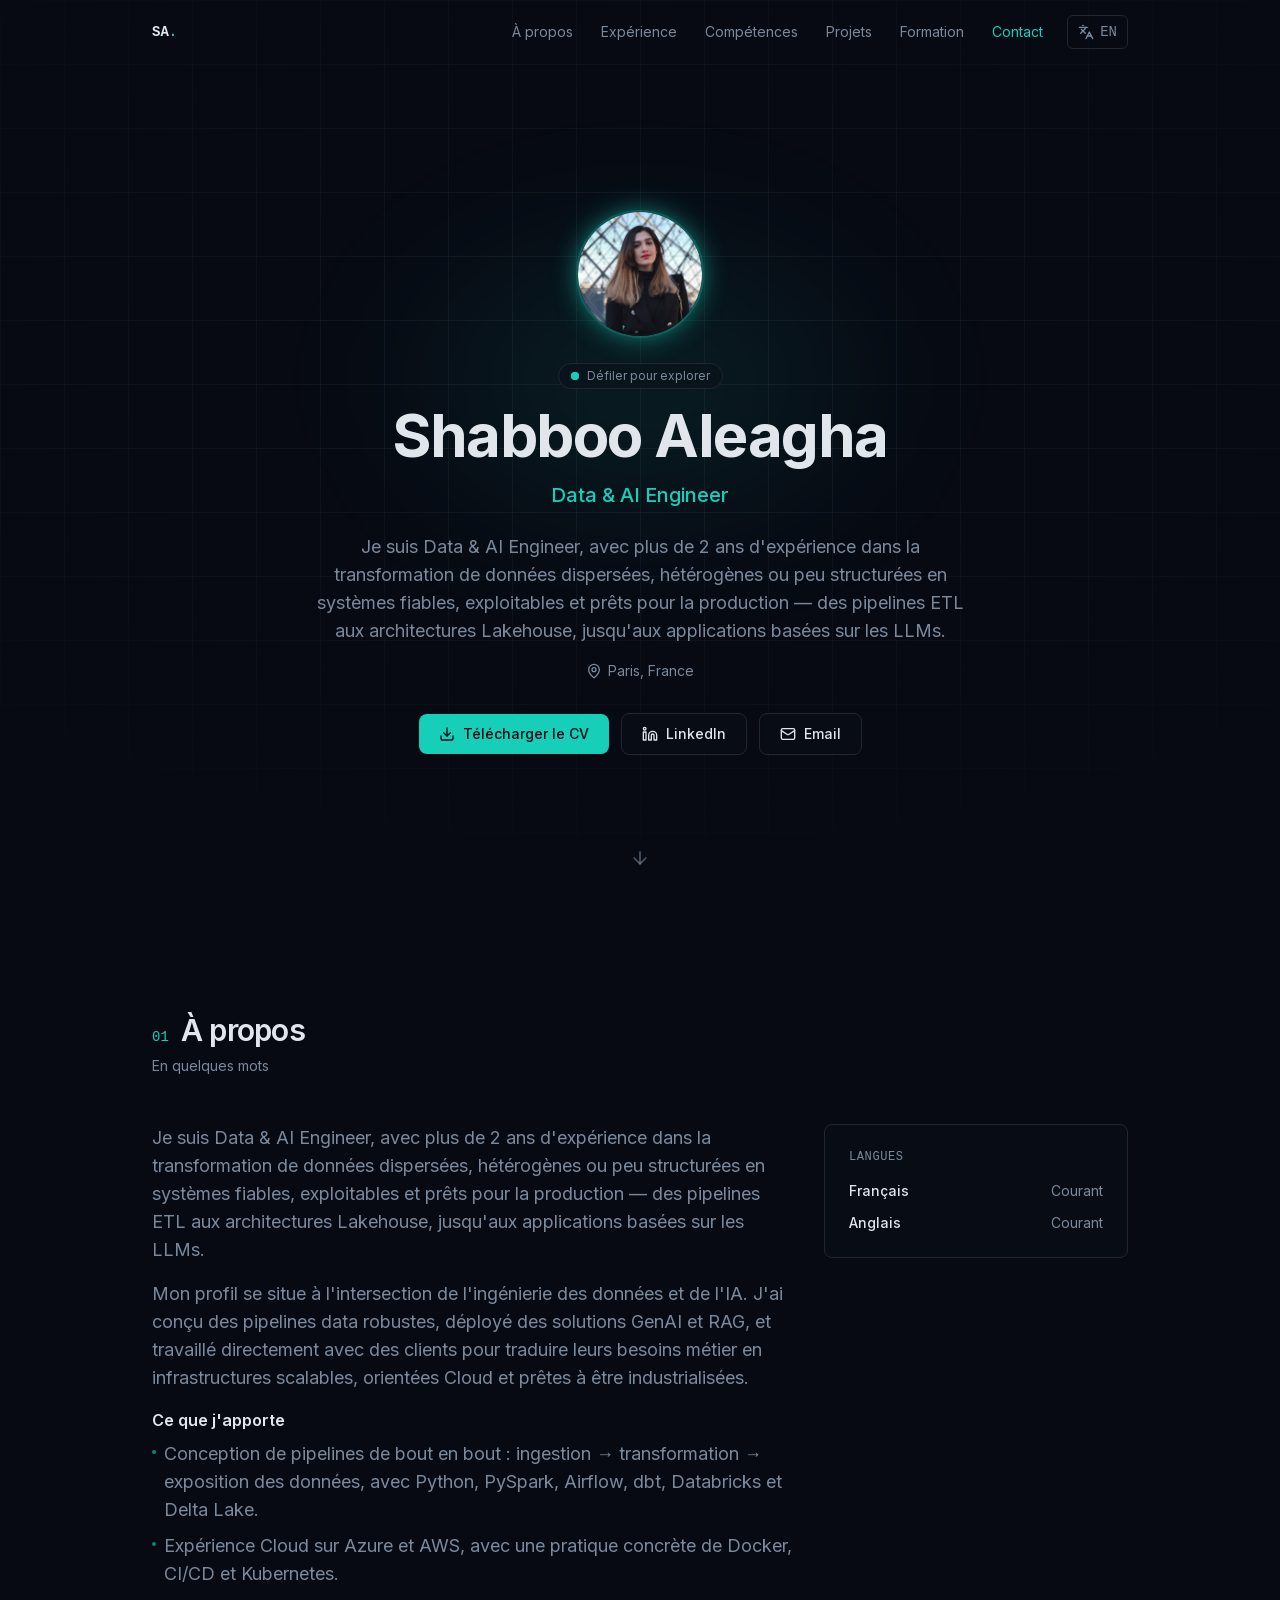
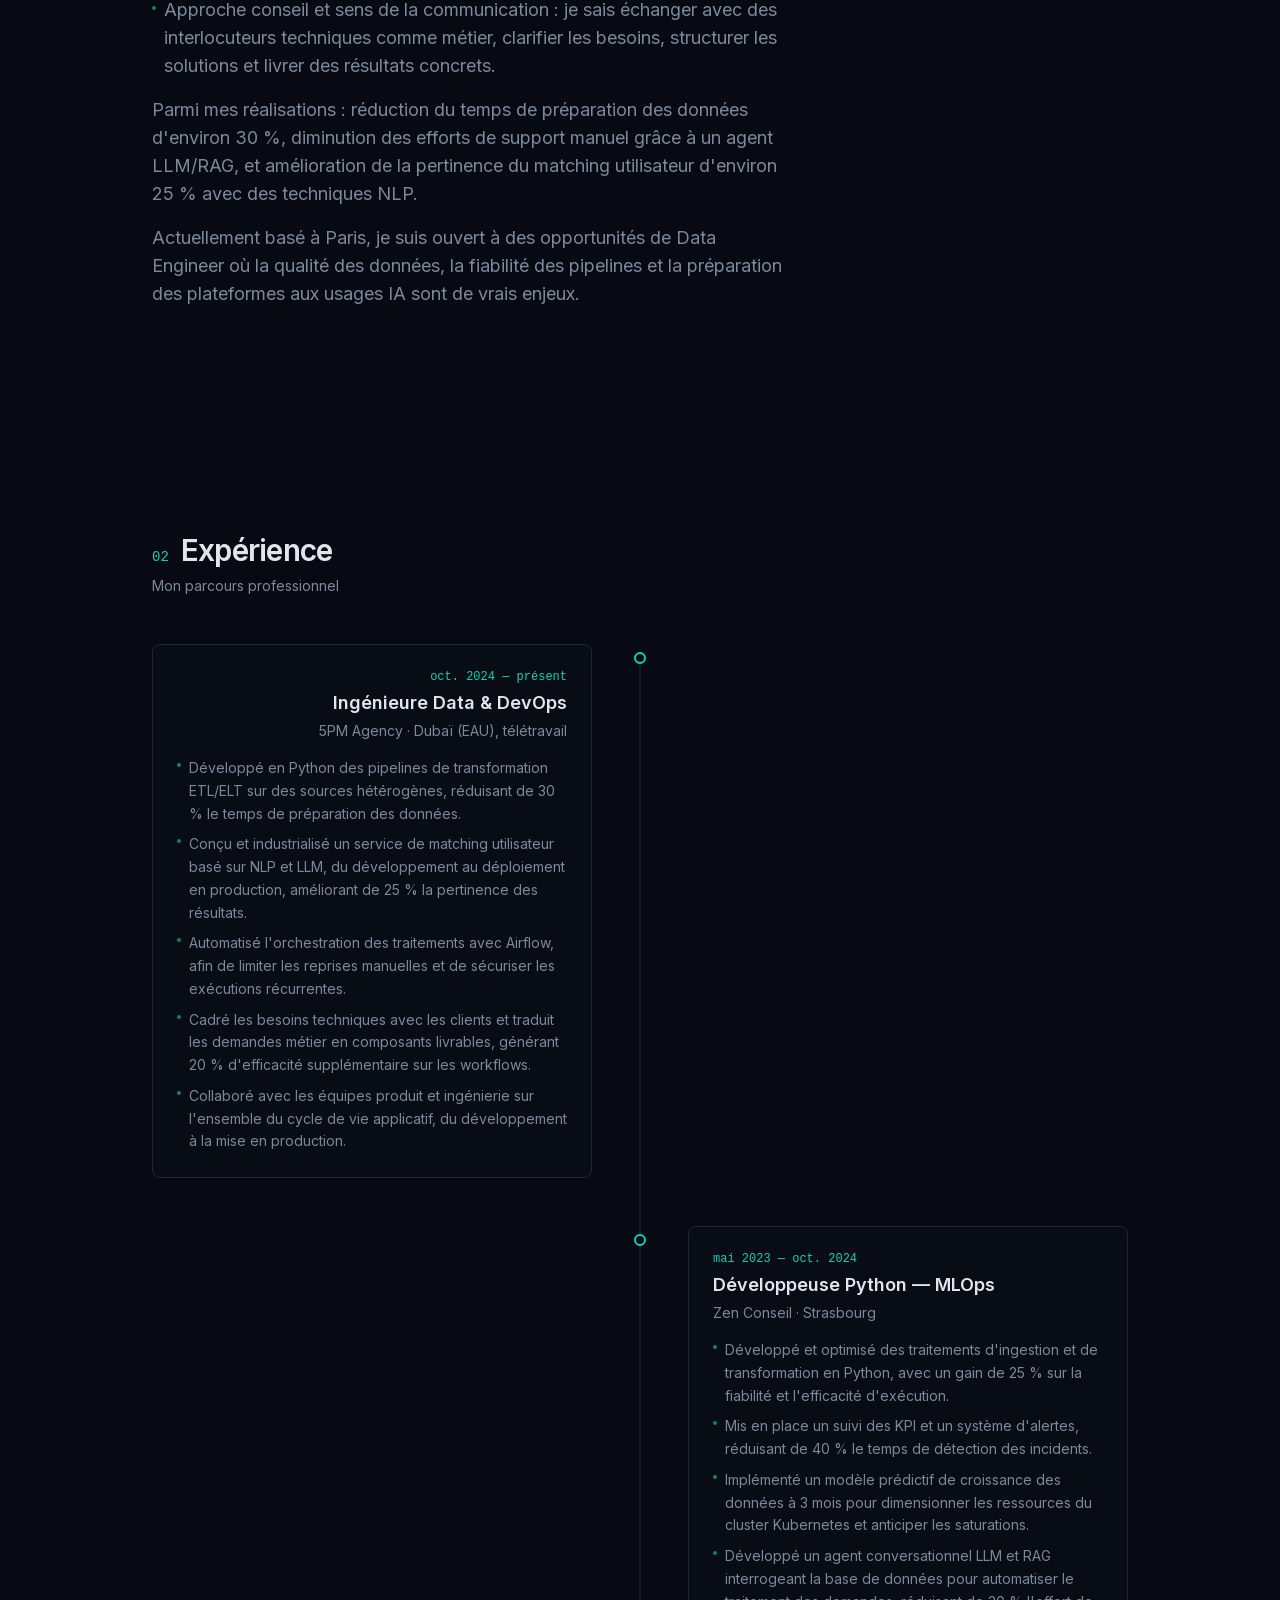
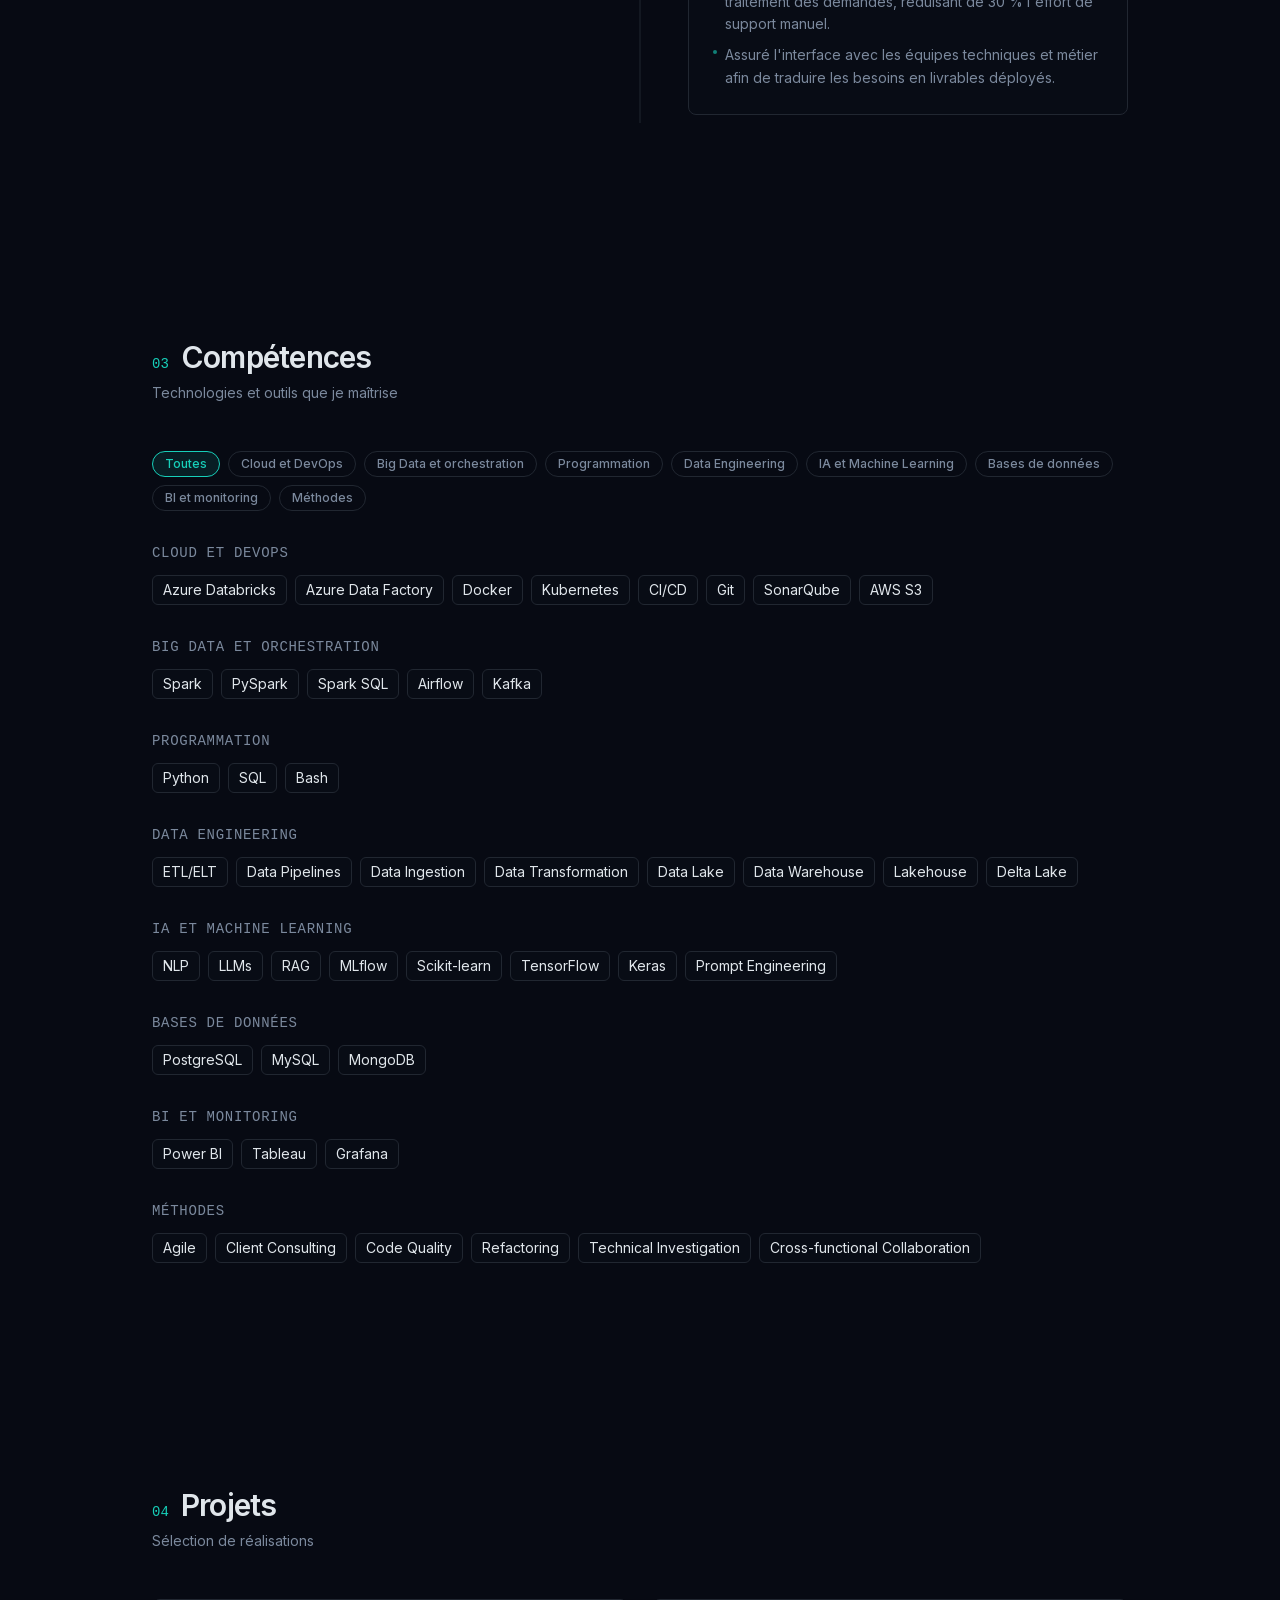
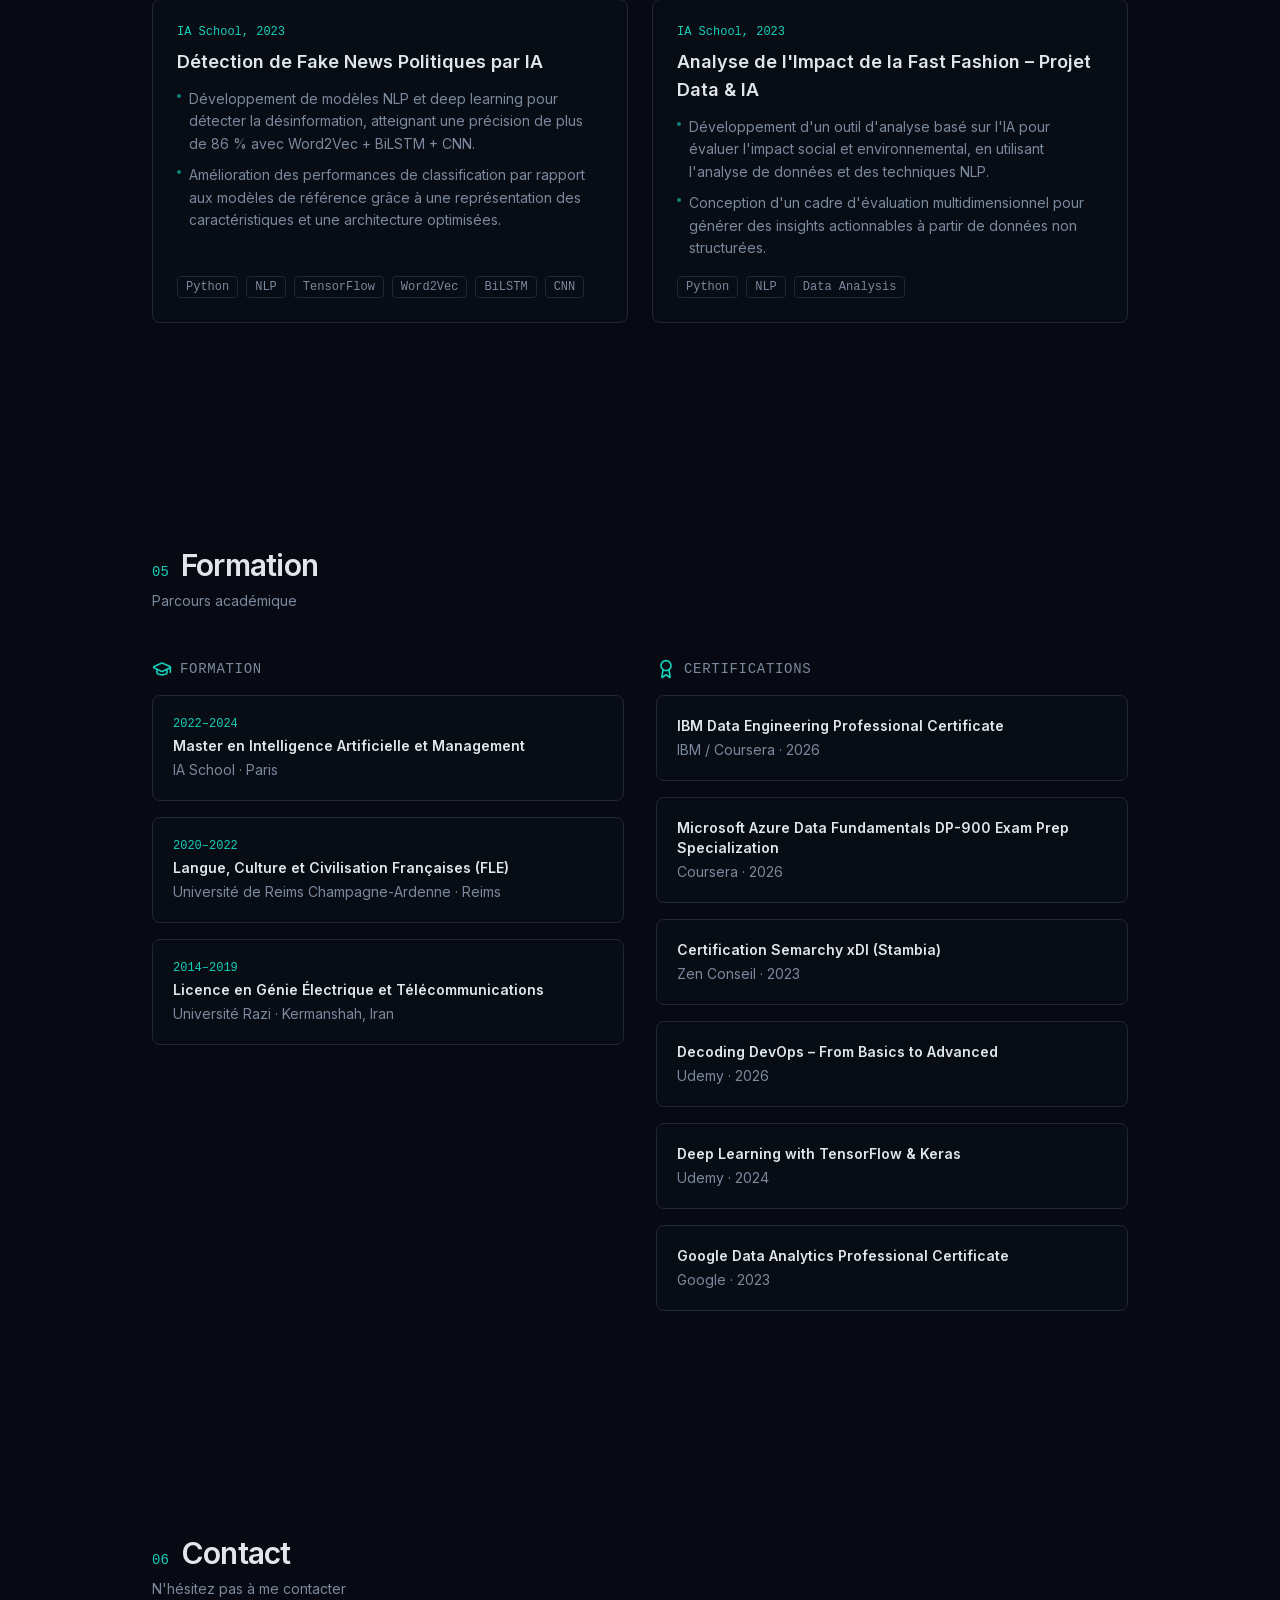
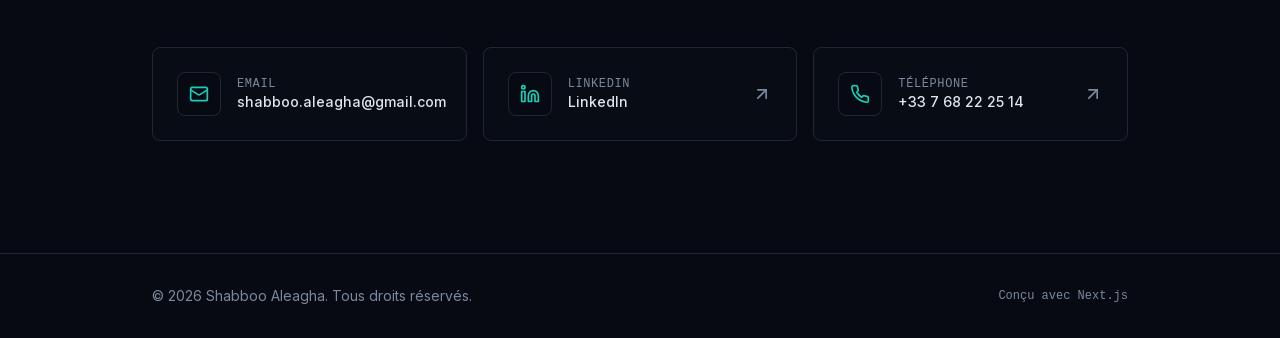
==== commit 284e4cad: "Deploy Next.js application" ====
--- a/index.html
+++ b/index.html
@@ -1 +1 @@
-<!DOCTYPE html><html lang="fr"><head><meta charSet="utf-8"/><meta name="viewport" content="width=device-width, initial-scale=1"/><link rel="preload" href="/_next/static/media/e4af272ccee01ff0-s.p.woff2" as="font" crossorigin="" type="font/woff2"/><link rel="preload" as="image" href="/photo.jpg"/><link rel="stylesheet" href="/_next/static/css/fe11fe9958c63a8f.css" data-precedence="next"/><link rel="preload" href="/_next/static/chunks/webpack-17e45b89134247fd.js" as="script" fetchPriority="low"/><script src="/_next/static/chunks/fd9d1056-f8e8cb8aebb3dac9.js" async=""></script><script src="/_next/static/chunks/864-7160244a98db643a.js" async=""></script><script src="/_next/static/chunks/main-app-b77ae8c3a6058f3d.js" async=""></script><title>Shabboo Aleagha — Data &amp; DevOps Engineer</title><meta name="description" content="Data &amp; DevOps Engineer with 3 years of experience designing, building, and deploying end-to-end data and AI solutions in a consulting, client-facing context. Strong command of Python, SQL, CI/CD pipelines, Airflow orchestration, and Azure cloud platforms — notably Azure Databricks and Azure Data Factory — from design through production and ongoing operations. Recognized for combining technical rigor, system reliability, and clear communication with both technical and business stakeholders."/><meta name="author" content="Shabboo Aleagha"/><meta name="keywords" content="Data Engineer,AI Engineer,Machine Learning,Python,SQL,PySpark,Databricks,Airflow,ETL,LLMs,RAG,Power BI,Shabboo Aleagha"/><meta name="creator" content="Shabboo Aleagha"/><meta name="robots" content="index, follow"/><meta property="og:title" content="Shabboo Aleagha — Data &amp; DevOps Engineer"/><meta property="og:description" content="Data &amp; DevOps Engineer with 3 years of experience designing, building, and deploying end-to-end data and AI solutions in a consulting, client-facing context. Strong command of Python, SQL, CI/CD pipelines, Airflow orchestration, and Azure cloud platforms — notably Azure Databricks and Azure Data Factory — from design through production and ongoing operations. Recognized for combining technical rigor, system reliability, and clear communication with both technical and business stakeholders."/><meta property="og:url" content="https://shabboo-aleagha.dev/"/><meta property="og:site_name" content="Shabboo Aleagha — Portfolio"/><meta property="og:locale" content="fr_FR"/><meta property="og:image" content="https://shabboo-aleagha.dev/photo.jpg"/><meta property="og:image:width" content="1200"/><meta property="og:image:height" content="630"/><meta property="og:image:alt" content="Shabboo Aleagha"/><meta property="og:locale:alternate" content="en_US"/><meta property="og:type" content="website"/><meta name="twitter:card" content="summary_large_image"/><meta name="twitter:title" content="Shabboo Aleagha — Data &amp; DevOps Engineer"/><meta name="twitter:description" content="Data &amp; DevOps Engineer with 3 years of experience designing, building, and deploying end-to-end data and AI solutions in a consulting, client-facing context. Strong command of Python, SQL, CI/CD pipelines, Airflow orchestration, and Azure cloud platforms — notably Azure Databricks and Azure Data Factory — from design through production and ongoing operations. Recognized for combining technical rigor, system reliability, and clear communication with both technical and business stakeholders."/><meta name="twitter:image" content="https://shabboo-aleagha.dev/photo.jpg"/><link rel="icon" href="/icon.png?cab98ed64b927742" type="image/png" sizes="512x512"/><meta name="next-size-adjust"/><script type="application/ld+json">{"@context":"https://schema.org","@type":"Person","name":"Shabboo Aleagha","jobTitle":"Data & DevOps Engineer","email":"mailto:shabboo.aleagha@gmail.com","address":{"@type":"PostalAddress","addressLocality":"Paris","addressCountry":"France"},"url":"/","sameAs":["https://linkedin.com/in/shabboo-aleagha/"],"knowsAbout":["Data Engineering","Machine Learning","Artificial Intelligence","Python","SQL","PySpark","Databricks","Airflow","ETL/ELT","LLMs","RAG","Power BI"]}</script><script src="/_next/static/chunks/polyfills-c67a75d1b6f99dc8.js" noModule=""></script></head><body class="__className_f367f3"><header class="fixed top-0 left-0 right-0 z-50 transition-all duration-300 border-b border-transparent bg-transparent"><nav class="mx-auto flex h-16 max-w-5xl items-center justify-between px-4 sm:px-6"><a href="#hero" class="font-mono text-sm font-semibold text-foreground">SA<span class="text-accent">.</span></a><div class="hidden items-center gap-1 md:flex"><a href="#about" class="rounded-md px-3 py-1.5 text-sm transition-colors text-muted-foreground hover:text-foreground">À propos</a><a href="#experience" class="rounded-md px-3 py-1.5 text-sm transition-colors text-muted-foreground hover:text-foreground">Expérience</a><a href="#skills" class="rounded-md px-3 py-1.5 text-sm transition-colors text-muted-foreground hover:text-foreground">Compétences</a><a href="#projects" class="rounded-md px-3 py-1.5 text-sm transition-colors text-muted-foreground hover:text-foreground">Projets</a><a href="#education" class="rounded-md px-3 py-1.5 text-sm transition-colors text-muted-foreground hover:text-foreground">Formation</a><a href="#contact" class="rounded-md px-3 py-1.5 text-sm transition-colors text-muted-foreground hover:text-foreground">Contact</a><button class="ml-2 flex items-center gap-1.5 rounded-md border border-border px-2.5 py-1.5 text-sm text-muted-foreground transition-colors hover:text-foreground" aria-label="Changer de langue"><svg xmlns="http://www.w3.org/2000/svg" width="24" height="24" viewBox="0 0 24 24" fill="none" stroke="currentColor" stroke-width="2" stroke-linecap="round" stroke-linejoin="round" class="lucide lucide-languages h-4 w-4"><path d="m5 8 6 6"></path><path d="m4 14 6-6 2-3"></path><path d="M2 5h12"></path><path d="M7 2h1"></path><path d="m22 22-5-10-5 10"></path><path d="M14 18h6"></path></svg><span class="font-mono uppercase">EN</span></button></div><div class="flex items-center gap-2 md:hidden"><button class="flex items-center gap-1.5 rounded-md border border-border px-2.5 py-1.5 text-sm text-muted-foreground transition-colors hover:text-foreground" aria-label="Changer de langue"><svg xmlns="http://www.w3.org/2000/svg" width="24" height="24" viewBox="0 0 24 24" fill="none" stroke="currentColor" stroke-width="2" stroke-linecap="round" stroke-linejoin="round" class="lucide lucide-languages h-4 w-4"><path d="m5 8 6 6"></path><path d="m4 14 6-6 2-3"></path><path d="M2 5h12"></path><path d="M7 2h1"></path><path d="m22 22-5-10-5 10"></path><path d="M14 18h6"></path></svg><span class="font-mono uppercase">EN</span></button><button class="rounded-md p-2 text-muted-foreground hover:text-foreground" aria-label="Toggle menu" aria-expanded="false"><svg xmlns="http://www.w3.org/2000/svg" width="24" height="24" viewBox="0 0 24 24" fill="none" stroke="currentColor" stroke-width="2" stroke-linecap="round" stroke-linejoin="round" class="lucide lucide-menu h-5 w-5"><line x1="4" x2="20" y1="12" y2="12"></line><line x1="4" x2="20" y1="6" y2="6"></line><line x1="4" x2="20" y1="18" y2="18"></line></svg></button></div></nav></header><main><section id="hero" class="relative flex min-h-screen items-center justify-center overflow-hidden pt-16"><div class="hero-bg" aria-hidden="true"><div class="hero-grid"></div><div class="hero-glow"></div></div><div class="relative z-10 mx-auto max-w-3xl px-4 text-center sm:px-6"><img src="/photo.jpg" alt="Shabboo Aleagha" class="mx-auto mb-6 h-28 w-28 rounded-full border-2 border-accent/40 object-cover shadow-[0_0_30px_-8px] shadow-accent sm:h-32 sm:w-32"/><div class="mb-4 inline-flex items-center gap-2 rounded-full border border-border bg-card/50 px-3 py-1 text-xs text-muted-foreground backdrop-blur-sm"><span class="relative flex h-2 w-2"><span class="absolute inline-flex h-full w-full animate-ping rounded-full bg-accent opacity-75"></span><span class="relative inline-flex h-2 w-2 rounded-full bg-accent"></span></span>Défiler pour explorer</div><h1 class="text-4xl font-bold tracking-tight text-foreground sm:text-5xl md:text-6xl">Shabboo Aleagha</h1><p class="mt-4 text-lg font-medium text-accent sm:text-xl">Ingénieure Data &amp; DevOps</p><p class="mx-auto mt-6 max-w-2xl text-base leading-relaxed text-muted-foreground sm:text-lg">Ingénieure Data &amp; DevOps avec 3 ans d&#x27;expérience dans la conception, le développement et le déploiement de solutions data et IA de bout en bout, en contexte de conseil et d&#x27;interface client. Solide maîtrise de Python, SQL, des chaînes CI/CD, de l&#x27;orchestration avec Airflow et des plateformes cloud Azure, notamment Azure Databricks et Azure Data Factory, de la conception à la mise en production et au maintien en conditions opérationnelles. Reconnue pour allier rigueur technique, fiabilité des systèmes et communication claire avec des interlocuteurs techniques et métiers.</p><div class="mt-4 flex items-center justify-center gap-1.5 text-sm text-muted-foreground"><svg xmlns="http://www.w3.org/2000/svg" width="24" height="24" viewBox="0 0 24 24" fill="none" stroke="currentColor" stroke-width="2" stroke-linecap="round" stroke-linejoin="round" class="lucide lucide-map-pin h-4 w-4"><path d="M20 10c0 4.993-5.539 10.193-7.399 11.799a1 1 0 0 1-1.202 0C9.539 20.193 4 14.993 4 10a8 8 0 0 1 16 0"></path><circle cx="12" cy="10" r="3"></circle></svg>Île-de-France, France</div><div class="mt-8 flex flex-wrap items-center justify-center gap-3"><a href="/cv.pdf" download="" class="inline-flex items-center gap-2 rounded-lg bg-accent px-5 py-2.5 text-sm font-medium text-accent-foreground transition-all hover:opacity-90 hover:shadow-[0_0_20px_-5px] hover:shadow-accent"><svg xmlns="http://www.w3.org/2000/svg" width="24" height="24" viewBox="0 0 24 24" fill="none" stroke="currentColor" stroke-width="2" stroke-linecap="round" stroke-linejoin="round" class="lucide lucide-download h-4 w-4"><path d="M21 15v4a2 2 0 0 1-2 2H5a2 2 0 0 1-2-2v-4"></path><polyline points="7 10 12 15 17 10"></polyline><line x1="12" x2="12" y1="15" y2="3"></line></svg>Télécharger le CV</a><a href="https://linkedin.com/in/shabboo-aleagha/" target="_blank" rel="noopener noreferrer" class="inline-flex items-center gap-2 rounded-lg border border-border bg-card/50 px-5 py-2.5 text-sm font-medium text-foreground backdrop-blur-sm transition-colors hover:border-accent/50 hover:text-accent"><svg xmlns="http://www.w3.org/2000/svg" width="24" height="24" viewBox="0 0 24 24" fill="none" stroke="currentColor" stroke-width="2" stroke-linecap="round" stroke-linejoin="round" class="lucide lucide-linkedin h-4 w-4"><path d="M16 8a6 6 0 0 1 6 6v7h-4v-7a2 2 0 0 0-2-2 2 2 0 0 0-2 2v7h-4v-7a6 6 0 0 1 6-6z"></path><rect width="4" height="12" x="2" y="9"></rect><circle cx="4" cy="4" r="2"></circle></svg>LinkedIn</a><a href="mailto:shabboo.aleagha@gmail.com" class="inline-flex items-center gap-2 rounded-lg border border-border bg-card/50 px-5 py-2.5 text-sm font-medium text-foreground backdrop-blur-sm transition-colors hover:border-accent/50 hover:text-accent"><svg xmlns="http://www.w3.org/2000/svg" width="24" height="24" viewBox="0 0 24 24" fill="none" stroke="currentColor" stroke-width="2" stroke-linecap="round" stroke-linejoin="round" class="lucide lucide-mail h-4 w-4"><rect width="20" height="16" x="2" y="4" rx="2"></rect><path d="m22 7-8.97 5.7a1.94 1.94 0 0 1-2.06 0L2 7"></path></svg>Email</a></div></div><a href="#about" class="absolute bottom-8 left-1/2 z-10 -translate-x-1/2 text-muted-foreground/60 transition-colors hover:text-accent" aria-label="Défiler pour explorer"><svg xmlns="http://www.w3.org/2000/svg" width="24" height="24" viewBox="0 0 24 24" fill="none" stroke="currentColor" stroke-width="2" stroke-linecap="round" stroke-linejoin="round" class="lucide lucide-arrow-down h-5 w-5 animate-bounce"><path d="M12 5v14"></path><path d="m19 12-7 7-7-7"></path></svg></a></section><section id="about" class="scroll-mt-16 py-20 sm:py-28"><div class="mx-auto max-w-5xl px-4 sm:px-6"><div class="transition-all duration-700 ease-out opacity-0 translate-y-6" style="transition-delay:0ms"><div class="mb-12"><div class="flex items-baseline gap-3"><span class="font-mono text-sm text-accent tabular-nums">01</span><h2 class="text-2xl font-semibold tracking-tight text-foreground sm:text-3xl">À propos</h2></div><p class="mt-2 text-sm text-muted-foreground">En quelques mots</p></div></div><div class="grid gap-8 md:grid-cols-3"><div class="transition-all duration-700 ease-out opacity-0 translate-y-6 md:col-span-2" style="transition-delay:0ms"><p class="text-base leading-relaxed text-muted-foreground sm:text-lg">Ingénieure Data &amp; DevOps avec 3 ans d&#x27;expérience dans la conception, le développement et le déploiement de solutions data et IA de bout en bout, en contexte de conseil et d&#x27;interface client. Solide maîtrise de Python, SQL, des chaînes CI/CD, de l&#x27;orchestration avec Airflow et des plateformes cloud Azure, notamment Azure Databricks et Azure Data Factory, de la conception à la mise en production et au maintien en conditions opérationnelles. Reconnue pour allier rigueur technique, fiabilité des systèmes et communication claire avec des interlocuteurs techniques et métiers.</p></div><div class="transition-all duration-700 ease-out opacity-0 translate-y-6" style="transition-delay:100ms"><div class="rounded-lg border border-border bg-card/50 p-6"><h3 class="mb-4 font-mono text-xs uppercase tracking-wider text-muted-foreground">Langues</h3><ul class="space-y-3"><li class="flex items-center justify-between"><span class="text-sm font-medium text-foreground">Français</span><span class="text-sm text-muted-foreground">Courant</span></li><li class="flex items-center justify-between"><span class="text-sm font-medium text-foreground">Anglais</span><span class="text-sm text-muted-foreground">Courant</span></li></ul></div></div></div></div></section><section id="experience" class="scroll-mt-16 py-20 sm:py-28"><div class="mx-auto max-w-5xl px-4 sm:px-6"><div class="transition-all duration-700 ease-out opacity-0 translate-y-6" style="transition-delay:0ms"><div class="mb-12"><div class="flex items-baseline gap-3"><span class="font-mono text-sm text-accent tabular-nums">02</span><h2 class="text-2xl font-semibold tracking-tight text-foreground sm:text-3xl">Expérience</h2></div><p class="mt-2 text-sm text-muted-foreground">Mon parcours professionnel</p></div></div><div class="relative"><div class="absolute left-0 top-2 h-full w-px bg-border md:left-1/2 md:-translate-x-1/2"></div><div class="space-y-12"><div class="transition-all duration-700 ease-out opacity-0 translate-y-6" style="transition-delay:0ms"><div class="relative pl-8 md:pl-0 md:grid md:grid-cols-2 md:gap-8 md:[&amp;&gt;*:first-child]:order-1"><div class="absolute left-0 top-2 -translate-x-1/2 md:left-1/2"><div class="h-3 w-3 rounded-full border-2 border-accent bg-background"></div></div><div class="md:col-span-1 md:pr-8 md:text-right"><div class="rounded-lg border border-border bg-card/50 p-6 transition-colors hover:border-accent/30"><div class="mb-1 text-xs font-mono text-accent">oct. 2024<!-- --> —<!-- --> <!-- -->présent</div><h3 class="text-lg font-semibold text-foreground">Ingénieure Data &amp; DevOps</h3><div class="mt-1 text-sm text-muted-foreground">5PM Agency<!-- --> · <!-- -->Dubaï (EAU), télétravail</div><ul class="mt-4 space-y-2 md:text-left"><li class="flex gap-2 text-sm leading-relaxed text-muted-foreground"><span class="mt-1.5 h-1 w-1 flex-shrink-0 rounded-full bg-accent/60"></span><span>Développé en Python des pipelines de transformation ETL/ELT sur des sources hétérogènes, réduisant de 30 % le temps de préparation des données.</span></li><li class="flex gap-2 text-sm leading-relaxed text-muted-foreground"><span class="mt-1.5 h-1 w-1 flex-shrink-0 rounded-full bg-accent/60"></span><span>Conçu et industrialisé un service de matching utilisateur basé sur NLP et LLM, du développement au déploiement en production, améliorant de 25 % la pertinence des résultats.</span></li><li class="flex gap-2 text-sm leading-relaxed text-muted-foreground"><span class="mt-1.5 h-1 w-1 flex-shrink-0 rounded-full bg-accent/60"></span><span>Automatisé l&#x27;orchestration des traitements avec Airflow, afin de limiter les reprises manuelles et de sécuriser les exécutions récurrentes.</span></li><li class="flex gap-2 text-sm leading-relaxed text-muted-foreground"><span class="mt-1.5 h-1 w-1 flex-shrink-0 rounded-full bg-accent/60"></span><span>Cadré les besoins techniques avec les clients et traduit les demandes métier en composants livrables, générant 20 % d&#x27;efficacité supplémentaire sur les workflows.</span></li><li class="flex gap-2 text-sm leading-relaxed text-muted-foreground"><span class="mt-1.5 h-1 w-1 flex-shrink-0 rounded-full bg-accent/60"></span><span>Collaboré avec les équipes produit et ingénierie sur l&#x27;ensemble du cycle de vie applicatif, du développement à la mise en production.</span></li></ul></div></div></div></div><div class="transition-all duration-700 ease-out opacity-0 translate-y-6" style="transition-delay:100ms"><div class="relative pl-8 md:pl-0 md:grid md:grid-cols-2 md:gap-8"><div class="absolute left-0 top-2 -translate-x-1/2 md:left-1/2"><div class="h-3 w-3 rounded-full border-2 border-accent bg-background"></div></div><div class="md:col-span-1 md:col-start-2 md:pl-8"><div class="rounded-lg border border-border bg-card/50 p-6 transition-colors hover:border-accent/30"><div class="mb-1 text-xs font-mono text-accent">mai 2023<!-- --> —<!-- --> <!-- -->oct. 2024</div><h3 class="text-lg font-semibold text-foreground">Développeuse Python — MLOps</h3><div class="mt-1 text-sm text-muted-foreground">Zen Conseil<!-- --> · <!-- -->Strasbourg</div><ul class="mt-4 space-y-2"><li class="flex gap-2 text-sm leading-relaxed text-muted-foreground"><span class="mt-1.5 h-1 w-1 flex-shrink-0 rounded-full bg-accent/60"></span><span>Développé et optimisé des traitements d&#x27;ingestion et de transformation en Python, avec un gain de 25 % sur la fiabilité et l&#x27;efficacité d&#x27;exécution.</span></li><li class="flex gap-2 text-sm leading-relaxed text-muted-foreground"><span class="mt-1.5 h-1 w-1 flex-shrink-0 rounded-full bg-accent/60"></span><span>Mis en place un suivi des KPI et un système d&#x27;alertes, réduisant de 40 % le temps de détection des incidents.</span></li><li class="flex gap-2 text-sm leading-relaxed text-muted-foreground"><span class="mt-1.5 h-1 w-1 flex-shrink-0 rounded-full bg-accent/60"></span><span>Implémenté un modèle prédictif de croissance des données à 3 mois pour dimensionner les ressources du cluster Kubernetes et anticiper les saturations.</span></li><li class="flex gap-2 text-sm leading-relaxed text-muted-foreground"><span class="mt-1.5 h-1 w-1 flex-shrink-0 rounded-full bg-accent/60"></span><span>Développé un agent conversationnel LLM et RAG interrogeant la base de données pour automatiser le traitement des demandes, réduisant de 30 % l&#x27;effort de support manuel.</span></li><li class="flex gap-2 text-sm leading-relaxed text-muted-foreground"><span class="mt-1.5 h-1 w-1 flex-shrink-0 rounded-full bg-accent/60"></span><span>Assuré l&#x27;interface avec les équipes techniques et métier afin de traduire les besoins en livrables déployés.</span></li></ul></div></div></div></div></div></div></div></section><section id="skills" class="scroll-mt-16 py-20 sm:py-28"><div class="mx-auto max-w-5xl px-4 sm:px-6"><div class="transition-all duration-700 ease-out opacity-0 translate-y-6" style="transition-delay:0ms"><div class="mb-12"><div class="flex items-baseline gap-3"><span class="font-mono text-sm text-accent tabular-nums">03</span><h2 class="text-2xl font-semibold tracking-tight text-foreground sm:text-3xl">Compétences</h2></div><p class="mt-2 text-sm text-muted-foreground">Technologies et outils que je maîtrise</p></div></div><div class="transition-all duration-700 ease-out opacity-0 translate-y-6" style="transition-delay:0ms"><div class="mb-8 flex flex-wrap gap-2"><button class="rounded-full border px-3 py-1 text-xs font-medium transition-colors border-accent bg-accent/10 text-accent">Toutes</button><button class="rounded-full border px-3 py-1 text-xs font-medium transition-colors border-border text-muted-foreground hover:border-accent/40 hover:text-foreground">Cloud et DevOps</button><button class="rounded-full border px-3 py-1 text-xs font-medium transition-colors border-border text-muted-foreground hover:border-accent/40 hover:text-foreground">Big Data et orchestration</button><button class="rounded-full border px-3 py-1 text-xs font-medium transition-colors border-border text-muted-foreground hover:border-accent/40 hover:text-foreground">Programmation</button><button class="rounded-full border px-3 py-1 text-xs font-medium transition-colors border-border text-muted-foreground hover:border-accent/40 hover:text-foreground">Data Engineering</button><button class="rounded-full border px-3 py-1 text-xs font-medium transition-colors border-border text-muted-foreground hover:border-accent/40 hover:text-foreground">IA et Machine Learning</button><button class="rounded-full border px-3 py-1 text-xs font-medium transition-colors border-border text-muted-foreground hover:border-accent/40 hover:text-foreground">Bases de données</button><button class="rounded-full border px-3 py-1 text-xs font-medium transition-colors border-border text-muted-foreground hover:border-accent/40 hover:text-foreground">BI et monitoring</button><button class="rounded-full border px-3 py-1 text-xs font-medium transition-colors border-border text-muted-foreground hover:border-accent/40 hover:text-foreground">Méthodes</button></div></div><div class="space-y-8"><div class="transition-all duration-700 ease-out opacity-0 translate-y-6" style="transition-delay:0ms"><div><h3 class="mb-3 font-mono text-sm uppercase tracking-wider text-muted-foreground">Cloud et DevOps</h3><div class="flex flex-wrap gap-2"><span class="rounded-md border border-border bg-card/50 px-2.5 py-1 text-sm text-foreground transition-colors hover:border-accent/40 hover:text-accent">Azure Databricks</span><span class="rounded-md border border-border bg-card/50 px-2.5 py-1 text-sm text-foreground transition-colors hover:border-accent/40 hover:text-accent">Azure Data Factory</span><span class="rounded-md border border-border bg-card/50 px-2.5 py-1 text-sm text-foreground transition-colors hover:border-accent/40 hover:text-accent">Docker</span><span class="rounded-md border border-border bg-card/50 px-2.5 py-1 text-sm text-foreground transition-colors hover:border-accent/40 hover:text-accent">Kubernetes</span><span class="rounded-md border border-border bg-card/50 px-2.5 py-1 text-sm text-foreground transition-colors hover:border-accent/40 hover:text-accent">CI/CD</span><span class="rounded-md border border-border bg-card/50 px-2.5 py-1 text-sm text-foreground transition-colors hover:border-accent/40 hover:text-accent">Git</span><span class="rounded-md border border-border bg-card/50 px-2.5 py-1 text-sm text-foreground transition-colors hover:border-accent/40 hover:text-accent">SonarQube</span><span class="rounded-md border border-border bg-card/50 px-2.5 py-1 text-sm text-foreground transition-colors hover:border-accent/40 hover:text-accent">AWS S3</span></div></div></div><div class="transition-all duration-700 ease-out opacity-0 translate-y-6" style="transition-delay:50ms"><div><h3 class="mb-3 font-mono text-sm uppercase tracking-wider text-muted-foreground">Big Data et orchestration</h3><div class="flex flex-wrap gap-2"><span class="rounded-md border border-border bg-card/50 px-2.5 py-1 text-sm text-foreground transition-colors hover:border-accent/40 hover:text-accent">Spark</span><span class="rounded-md border border-border bg-card/50 px-2.5 py-1 text-sm text-foreground transition-colors hover:border-accent/40 hover:text-accent">PySpark</span><span class="rounded-md border border-border bg-card/50 px-2.5 py-1 text-sm text-foreground transition-colors hover:border-accent/40 hover:text-accent">Spark SQL</span><span class="rounded-md border border-border bg-card/50 px-2.5 py-1 text-sm text-foreground transition-colors hover:border-accent/40 hover:text-accent">Airflow</span><span class="rounded-md border border-border bg-card/50 px-2.5 py-1 text-sm text-foreground transition-colors hover:border-accent/40 hover:text-accent">Kafka</span></div></div></div><div class="transition-all duration-700 ease-out opacity-0 translate-y-6" style="transition-delay:100ms"><div><h3 class="mb-3 font-mono text-sm uppercase tracking-wider text-muted-foreground">Programmation</h3><div class="flex flex-wrap gap-2"><span class="rounded-md border border-border bg-card/50 px-2.5 py-1 text-sm text-foreground transition-colors hover:border-accent/40 hover:text-accent">Python</span><span class="rounded-md border border-border bg-card/50 px-2.5 py-1 text-sm text-foreground transition-colors hover:border-accent/40 hover:text-accent">SQL</span><span class="rounded-md border border-border bg-card/50 px-2.5 py-1 text-sm text-foreground transition-colors hover:border-accent/40 hover:text-accent">Bash</span></div></div></div><div class="transition-all duration-700 ease-out opacity-0 translate-y-6" style="transition-delay:150ms"><div><h3 class="mb-3 font-mono text-sm uppercase tracking-wider text-muted-foreground">Data Engineering</h3><div class="flex flex-wrap gap-2"><span class="rounded-md border border-border bg-card/50 px-2.5 py-1 text-sm text-foreground transition-colors hover:border-accent/40 hover:text-accent">ETL/ELT</span><span class="rounded-md border border-border bg-card/50 px-2.5 py-1 text-sm text-foreground transition-colors hover:border-accent/40 hover:text-accent">Data Pipelines</span><span class="rounded-md border border-border bg-card/50 px-2.5 py-1 text-sm text-foreground transition-colors hover:border-accent/40 hover:text-accent">Data Ingestion</span><span class="rounded-md border border-border bg-card/50 px-2.5 py-1 text-sm text-foreground transition-colors hover:border-accent/40 hover:text-accent">Data Transformation</span><span class="rounded-md border border-border bg-card/50 px-2.5 py-1 text-sm text-foreground transition-colors hover:border-accent/40 hover:text-accent">Data Lake</span><span class="rounded-md border border-border bg-card/50 px-2.5 py-1 text-sm text-foreground transition-colors hover:border-accent/40 hover:text-accent">Data Warehouse</span><span class="rounded-md border border-border bg-card/50 px-2.5 py-1 text-sm text-foreground transition-colors hover:border-accent/40 hover:text-accent">Lakehouse</span><span class="rounded-md border border-border bg-card/50 px-2.5 py-1 text-sm text-foreground transition-colors hover:border-accent/40 hover:text-accent">Delta Lake</span></div></div></div><div class="transition-all duration-700 ease-out opacity-0 translate-y-6" style="transition-delay:200ms"><div><h3 class="mb-3 font-mono text-sm uppercase tracking-wider text-muted-foreground">IA et Machine Learning</h3><div class="flex flex-wrap gap-2"><span class="rounded-md border border-border bg-card/50 px-2.5 py-1 text-sm text-foreground transition-colors hover:border-accent/40 hover:text-accent">NLP</span><span class="rounded-md border border-border bg-card/50 px-2.5 py-1 text-sm text-foreground transition-colors hover:border-accent/40 hover:text-accent">LLMs</span><span class="rounded-md border border-border bg-card/50 px-2.5 py-1 text-sm text-foreground transition-colors hover:border-accent/40 hover:text-accent">RAG</span><span class="rounded-md border border-border bg-card/50 px-2.5 py-1 text-sm text-foreground transition-colors hover:border-accent/40 hover:text-accent">MLflow</span><span class="rounded-md border border-border bg-card/50 px-2.5 py-1 text-sm text-foreground transition-colors hover:border-accent/40 hover:text-accent">Scikit-learn</span><span class="rounded-md border border-border bg-card/50 px-2.5 py-1 text-sm text-foreground transition-colors hover:border-accent/40 hover:text-accent">TensorFlow</span><span class="rounded-md border border-border bg-card/50 px-2.5 py-1 text-sm text-foreground transition-colors hover:border-accent/40 hover:text-accent">Keras</span><span class="rounded-md border border-border bg-card/50 px-2.5 py-1 text-sm text-foreground transition-colors hover:border-accent/40 hover:text-accent">Prompt Engineering</span></div></div></div><div class="transition-all duration-700 ease-out opacity-0 translate-y-6" style="transition-delay:250ms"><div><h3 class="mb-3 font-mono text-sm uppercase tracking-wider text-muted-foreground">Bases de données</h3><div class="flex flex-wrap gap-2"><span class="rounded-md border border-border bg-card/50 px-2.5 py-1 text-sm text-foreground transition-colors hover:border-accent/40 hover:text-accent">PostgreSQL</span><span class="rounded-md border border-border bg-card/50 px-2.5 py-1 text-sm text-foreground transition-colors hover:border-accent/40 hover:text-accent">MySQL</span><span class="rounded-md border border-border bg-card/50 px-2.5 py-1 text-sm text-foreground transition-colors hover:border-accent/40 hover:text-accent">MongoDB</span></div></div></div><div class="transition-all duration-700 ease-out opacity-0 translate-y-6" style="transition-delay:300ms"><div><h3 class="mb-3 font-mono text-sm uppercase tracking-wider text-muted-foreground">BI et monitoring</h3><div class="flex flex-wrap gap-2"><span class="rounded-md border border-border bg-card/50 px-2.5 py-1 text-sm text-foreground transition-colors hover:border-accent/40 hover:text-accent">Power BI</span><span class="rounded-md border border-border bg-card/50 px-2.5 py-1 text-sm text-foreground transition-colors hover:border-accent/40 hover:text-accent">Tableau</span><span class="rounded-md border border-border bg-card/50 px-2.5 py-1 text-sm text-foreground transition-colors hover:border-accent/40 hover:text-accent">Grafana</span></div></div></div><div class="transition-all duration-700 ease-out opacity-0 translate-y-6" style="transition-delay:350ms"><div><h3 class="mb-3 font-mono text-sm uppercase tracking-wider text-muted-foreground">Méthodes</h3><div class="flex flex-wrap gap-2"><span class="rounded-md border border-border bg-card/50 px-2.5 py-1 text-sm text-foreground transition-colors hover:border-accent/40 hover:text-accent">Agile</span><span class="rounded-md border border-border bg-card/50 px-2.5 py-1 text-sm text-foreground transition-colors hover:border-accent/40 hover:text-accent">Client Consulting</span><span class="rounded-md border border-border bg-card/50 px-2.5 py-1 text-sm text-foreground transition-colors hover:border-accent/40 hover:text-accent">Code Quality</span><span class="rounded-md border border-border bg-card/50 px-2.5 py-1 text-sm text-foreground transition-colors hover:border-accent/40 hover:text-accent">Refactoring</span><span class="rounded-md border border-border bg-card/50 px-2.5 py-1 text-sm text-foreground transition-colors hover:border-accent/40 hover:text-accent">Technical Investigation</span><span class="rounded-md border border-border bg-card/50 px-2.5 py-1 text-sm text-foreground transition-colors hover:border-accent/40 hover:text-accent">Cross-functional Collaboration</span></div></div></div></div></div></section><section id="projects" class="scroll-mt-16 py-20 sm:py-28"><div class="mx-auto max-w-5xl px-4 sm:px-6"><div class="transition-all duration-700 ease-out opacity-0 translate-y-6" style="transition-delay:0ms"><div class="mb-12"><div class="flex items-baseline gap-3"><span class="font-mono text-sm text-accent tabular-nums">04</span><h2 class="text-2xl font-semibold tracking-tight text-foreground sm:text-3xl">Projets</h2></div><p class="mt-2 text-sm text-muted-foreground">Sélection de réalisations</p></div></div><div class="grid gap-6 sm:grid-cols-2"><div class="transition-all duration-700 ease-out opacity-0 translate-y-6" style="transition-delay:0ms"><article class="group flex h-full flex-col rounded-lg border border-border bg-card/50 p-6 transition-colors hover:border-accent/30"><div class="mb-2 text-xs font-mono text-accent">IA School, 2023</div><h3 class="text-lg font-semibold text-foreground transition-colors group-hover:text-accent">Détection de Fake News Politiques par IA</h3><ul class="mt-3 flex-1 space-y-2"><li class="flex gap-2 text-sm leading-relaxed text-muted-foreground"><span class="mt-1.5 h-1 w-1 flex-shrink-0 rounded-full bg-accent/60"></span><span>Développement de modèles NLP et deep learning pour détecter la désinformation, atteignant une précision de plus de 86 % avec Word2Vec + BiLSTM + CNN.</span></li><li class="flex gap-2 text-sm leading-relaxed text-muted-foreground"><span class="mt-1.5 h-1 w-1 flex-shrink-0 rounded-full bg-accent/60"></span><span>Amélioration des performances de classification par rapport aux modèles de référence grâce à une représentation des caractéristiques et une architecture optimisées.</span></li></ul><div class="mt-4 flex flex-wrap gap-2"><span class="rounded border border-border px-2 py-0.5 font-mono text-xs text-muted-foreground">Python</span><span class="rounded border border-border px-2 py-0.5 font-mono text-xs text-muted-foreground">NLP</span><span class="rounded border border-border px-2 py-0.5 font-mono text-xs text-muted-foreground">TensorFlow</span><span class="rounded border border-border px-2 py-0.5 font-mono text-xs text-muted-foreground">Word2Vec</span><span class="rounded border border-border px-2 py-0.5 font-mono text-xs text-muted-foreground">BiLSTM</span><span class="rounded border border-border px-2 py-0.5 font-mono text-xs text-muted-foreground">CNN</span></div></article></div><div class="transition-all duration-700 ease-out opacity-0 translate-y-6" style="transition-delay:100ms"><article class="group flex h-full flex-col rounded-lg border border-border bg-card/50 p-6 transition-colors hover:border-accent/30"><div class="mb-2 text-xs font-mono text-accent">IA School, 2023</div><h3 class="text-lg font-semibold text-foreground transition-colors group-hover:text-accent">Analyse de l&#x27;Impact de la Fast Fashion – Projet Data &amp; IA</h3><ul class="mt-3 flex-1 space-y-2"><li class="flex gap-2 text-sm leading-relaxed text-muted-foreground"><span class="mt-1.5 h-1 w-1 flex-shrink-0 rounded-full bg-accent/60"></span><span>Développement d&#x27;un outil d&#x27;analyse basé sur l&#x27;IA pour évaluer l&#x27;impact social et environnemental, en utilisant l&#x27;analyse de données et des techniques NLP.</span></li><li class="flex gap-2 text-sm leading-relaxed text-muted-foreground"><span class="mt-1.5 h-1 w-1 flex-shrink-0 rounded-full bg-accent/60"></span><span>Conception d&#x27;un cadre d&#x27;évaluation multidimensionnel pour générer des insights actionnables à partir de données non structurées.</span></li></ul><div class="mt-4 flex flex-wrap gap-2"><span class="rounded border border-border px-2 py-0.5 font-mono text-xs text-muted-foreground">Python</span><span class="rounded border border-border px-2 py-0.5 font-mono text-xs text-muted-foreground">NLP</span><span class="rounded border border-border px-2 py-0.5 font-mono text-xs text-muted-foreground">Data Analysis</span></div></article></div></div></div></section><section id="education" class="scroll-mt-16 py-20 sm:py-28"><div class="mx-auto max-w-5xl px-4 sm:px-6"><div class="transition-all duration-700 ease-out opacity-0 translate-y-6" style="transition-delay:0ms"><div class="mb-12"><div class="flex items-baseline gap-3"><span class="font-mono text-sm text-accent tabular-nums">05</span><h2 class="text-2xl font-semibold tracking-tight text-foreground sm:text-3xl">Formation</h2></div><p class="mt-2 text-sm text-muted-foreground">Parcours académique</p></div></div><div class="grid gap-8 md:grid-cols-2"><div><div class="mb-4 flex items-center gap-2"><svg xmlns="http://www.w3.org/2000/svg" width="24" height="24" viewBox="0 0 24 24" fill="none" stroke="currentColor" stroke-width="2" stroke-linecap="round" stroke-linejoin="round" class="lucide lucide-graduation-cap h-5 w-5 text-accent"><path d="M21.42 10.922a1 1 0 0 0-.019-1.838L12.83 5.18a2 2 0 0 0-1.66 0L2.6 9.08a1 1 0 0 0 0 1.832l8.57 3.908a2 2 0 0 0 1.66 0z"></path><path d="M22 10v6"></path><path d="M6 12.5V16a6 3 0 0 0 12 0v-3.5"></path></svg><h3 class="font-mono text-sm uppercase tracking-wider text-muted-foreground">Formation</h3></div><div class="space-y-4"><div class="transition-all duration-700 ease-out opacity-0 translate-y-6" style="transition-delay:0ms"><div class="rounded-lg border border-border bg-card/50 p-5 transition-colors hover:border-accent/30"><div class="text-xs font-mono text-accent">2022–2024</div><h4 class="mt-1 text-sm font-semibold text-foreground">Master en Intelligence Artificielle et Management</h4><p class="mt-1 text-sm text-muted-foreground">IA School<!-- --> · <!-- -->Paris</p></div></div><div class="transition-all duration-700 ease-out opacity-0 translate-y-6" style="transition-delay:50ms"><div class="rounded-lg border border-border bg-card/50 p-5 transition-colors hover:border-accent/30"><div class="text-xs font-mono text-accent">2020–2022</div><h4 class="mt-1 text-sm font-semibold text-foreground">Langue, Culture et Civilisation Françaises (FLE)</h4><p class="mt-1 text-sm text-muted-foreground">Université de Reims Champagne-Ardenne<!-- --> · <!-- -->Reims</p></div></div><div class="transition-all duration-700 ease-out opacity-0 translate-y-6" style="transition-delay:100ms"><div class="rounded-lg border border-border bg-card/50 p-5 transition-colors hover:border-accent/30"><div class="text-xs font-mono text-accent">2014–2019</div><h4 class="mt-1 text-sm font-semibold text-foreground">Licence en Génie Électrique et Télécommunications</h4><p class="mt-1 text-sm text-muted-foreground">Université Razi<!-- --> · <!-- -->Kermanshah, Iran</p></div></div></div></div><div><div class="mb-4 flex items-center gap-2"><svg xmlns="http://www.w3.org/2000/svg" width="24" height="24" viewBox="0 0 24 24" fill="none" stroke="currentColor" stroke-width="2" stroke-linecap="round" stroke-linejoin="round" class="lucide lucide-award h-5 w-5 text-accent"><path d="m15.477 12.89 1.515 8.526a.5.5 0 0 1-.81.47l-3.58-2.687a1 1 0 0 0-1.197 0l-3.586 2.686a.5.5 0 0 1-.81-.469l1.514-8.526"></path><circle cx="12" cy="8" r="6"></circle></svg><h3 class="font-mono text-sm uppercase tracking-wider text-muted-foreground">Certifications</h3></div><div class="space-y-4"><div class="transition-all duration-700 ease-out opacity-0 translate-y-6" style="transition-delay:0ms"><div class="rounded-lg border border-border bg-card/50 p-5 transition-colors hover:border-accent/30"><h4 class="text-sm font-semibold text-foreground">IBM Data Engineering Professional Certificate</h4><p class="mt-1 text-sm text-muted-foreground">IBM / Coursera<span class="ml-1">· <!-- -->2026</span></p></div></div><div class="transition-all duration-700 ease-out opacity-0 translate-y-6" style="transition-delay:50ms"><div class="rounded-lg border border-border bg-card/50 p-5 transition-colors hover:border-accent/30"><h4 class="text-sm font-semibold text-foreground">Microsoft Azure Data Fundamentals DP-900 Exam Prep Specialization</h4><p class="mt-1 text-sm text-muted-foreground">Coursera<span class="ml-1">· <!-- -->2026</span></p></div></div><div class="transition-all duration-700 ease-out opacity-0 translate-y-6" style="transition-delay:100ms"><div class="rounded-lg border border-border bg-card/50 p-5 transition-colors hover:border-accent/30"><h4 class="text-sm font-semibold text-foreground">Certification Semarchy xDI (Stambia)</h4><p class="mt-1 text-sm text-muted-foreground">Zen Conseil<span class="ml-1">· <!-- -->2023</span></p></div></div><div class="transition-all duration-700 ease-out opacity-0 translate-y-6" style="transition-delay:150ms"><div class="rounded-lg border border-border bg-card/50 p-5 transition-colors hover:border-accent/30"><h4 class="text-sm font-semibold text-foreground">Decoding DevOps – From Basics to Advanced</h4><p class="mt-1 text-sm text-muted-foreground">Udemy<span class="ml-1">· <!-- -->2026</span></p></div></div><div class="transition-all duration-700 ease-out opacity-0 translate-y-6" style="transition-delay:200ms"><div class="rounded-lg border border-border bg-card/50 p-5 transition-colors hover:border-accent/30"><h4 class="text-sm font-semibold text-foreground">Deep Learning with TensorFlow &amp; Keras</h4><p class="mt-1 text-sm text-muted-foreground">Udemy<span class="ml-1">· <!-- -->2024</span></p></div></div><div class="transition-all duration-700 ease-out opacity-0 translate-y-6" style="transition-delay:250ms"><div class="rounded-lg border border-border bg-card/50 p-5 transition-colors hover:border-accent/30"><h4 class="text-sm font-semibold text-foreground">Google Data Analytics Professional Certificate</h4><p class="mt-1 text-sm text-muted-foreground">Google<span class="ml-1">· <!-- -->2023</span></p></div></div></div></div></div></div></section><section id="contact" class="scroll-mt-16 py-20 sm:py-28"><div class="mx-auto max-w-5xl px-4 sm:px-6"><div class="transition-all duration-700 ease-out opacity-0 translate-y-6" style="transition-delay:0ms"><div class="mb-12"><div class="flex items-baseline gap-3"><span class="font-mono text-sm text-accent tabular-nums">06</span><h2 class="text-2xl font-semibold tracking-tight text-foreground sm:text-3xl">Contact</h2></div><p class="mt-2 text-sm text-muted-foreground">N&#x27;hésitez pas à me contacter</p></div></div><div class="transition-all duration-700 ease-out opacity-0 translate-y-6" style="transition-delay:0ms"><div class="grid gap-4 sm:grid-cols-2 lg:grid-cols-3"><a href="mailto:shabboo.aleagha@gmail.com" class="group flex items-center justify-between rounded-lg border border-border bg-card/50 p-6 transition-colors hover:border-accent/30"><div class="flex items-center gap-4"><div class="flex h-11 w-11 items-center justify-center rounded-lg border border-border bg-background"><svg xmlns="http://www.w3.org/2000/svg" width="24" height="24" viewBox="0 0 24 24" fill="none" stroke="currentColor" stroke-width="2" stroke-linecap="round" stroke-linejoin="round" class="lucide lucide-mail h-5 w-5 text-accent"><rect width="20" height="16" x="2" y="4" rx="2"></rect><path d="m22 7-8.97 5.7a1.94 1.94 0 0 1-2.06 0L2 7"></path></svg></div><div><div class="font-mono text-xs uppercase tracking-wider text-muted-foreground">Email</div><div class="text-sm font-medium text-foreground">shabboo.aleagha@gmail.com</div></div></div><svg xmlns="http://www.w3.org/2000/svg" width="24" height="24" viewBox="0 0 24 24" fill="none" stroke="currentColor" stroke-width="2" stroke-linecap="round" stroke-linejoin="round" class="lucide lucide-arrow-up-right h-5 w-5 text-muted-foreground transition-colors group-hover:text-accent"><path d="M7 7h10v10"></path><path d="M7 17 17 7"></path></svg></a><a href="https://linkedin.com/in/shabboo-aleagha/" target="_blank" rel="noopener noreferrer" class="group flex items-center justify-between rounded-lg border border-border bg-card/50 p-6 transition-colors hover:border-accent/30"><div class="flex items-center gap-4"><div class="flex h-11 w-11 items-center justify-center rounded-lg border border-border bg-background"><svg xmlns="http://www.w3.org/2000/svg" width="24" height="24" viewBox="0 0 24 24" fill="none" stroke="currentColor" stroke-width="2" stroke-linecap="round" stroke-linejoin="round" class="lucide lucide-linkedin h-5 w-5 text-accent"><path d="M16 8a6 6 0 0 1 6 6v7h-4v-7a2 2 0 0 0-2-2 2 2 0 0 0-2 2v7h-4v-7a6 6 0 0 1 6-6z"></path><rect width="4" height="12" x="2" y="9"></rect><circle cx="4" cy="4" r="2"></circle></svg></div><div><div class="font-mono text-xs uppercase tracking-wider text-muted-foreground">LinkedIn</div><div class="text-sm font-medium text-foreground">LinkedIn</div></div></div><svg xmlns="http://www.w3.org/2000/svg" width="24" height="24" viewBox="0 0 24 24" fill="none" stroke="currentColor" stroke-width="2" stroke-linecap="round" stroke-linejoin="round" class="lucide lucide-arrow-up-right h-5 w-5 text-muted-foreground transition-colors group-hover:text-accent"><path d="M7 7h10v10"></path><path d="M7 17 17 7"></path></svg></a><a href="tel:0768222514" class="group flex items-center justify-between rounded-lg border border-border bg-card/50 p-6 transition-colors hover:border-accent/30"><div class="flex items-center gap-4"><div class="flex h-11 w-11 items-center justify-center rounded-lg border border-border bg-background"><svg xmlns="http://www.w3.org/2000/svg" width="24" height="24" viewBox="0 0 24 24" fill="none" stroke="currentColor" stroke-width="2" stroke-linecap="round" stroke-linejoin="round" class="lucide lucide-phone h-5 w-5 text-accent"><path d="M22 16.92v3a2 2 0 0 1-2.18 2 19.79 19.79 0 0 1-8.63-3.07 19.5 19.5 0 0 1-6-6 19.79 19.79 0 0 1-3.07-8.67A2 2 0 0 1 4.11 2h3a2 2 0 0 1 2 1.72 12.84 12.84 0 0 0 .7 2.81 2 2 0 0 1-.45 2.11L8.09 9.91a16 16 0 0 0 6 6l1.27-1.27a2 2 0 0 1 2.11-.45 12.84 12.84 0 0 0 2.81.7A2 2 0 0 1 22 16.92z"></path></svg></div><div><div class="font-mono text-xs uppercase tracking-wider text-muted-foreground">Téléphone</div><div class="text-sm font-medium text-foreground">07 68 22 25 14</div></div></div><svg xmlns="http://www.w3.org/2000/svg" width="24" height="24" viewBox="0 0 24 24" fill="none" stroke="currentColor" stroke-width="2" stroke-linecap="round" stroke-linejoin="round" class="lucide lucide-arrow-up-right h-5 w-5 text-muted-foreground transition-colors group-hover:text-accent"><path d="M7 7h10v10"></path><path d="M7 17 17 7"></path></svg></a></div></div></div></section></main><footer class="border-t border-border py-8"><div class="mx-auto flex max-w-5xl flex-col items-center justify-between gap-2 px-4 text-sm text-muted-foreground sm:flex-row sm:px-6"><p>© <!-- -->2026<!-- --> <!-- -->Shabboo Aleagha<!-- -->. <!-- -->Tous droits réservés<!-- -->.</p><p class="font-mono text-xs">Conçu avec Next.js</p></div></footer><script src="/_next/static/chunks/webpack-17e45b89134247fd.js" async=""></script><script>(self.__next_f=self.__next_f||[]).push([0])</script><script>self.__next_f.push([1,"1:HL[\"/_next/static/media/e4af272ccee01ff0-s.p.woff2\",\"font\",{\"crossOrigin\":\"\",\"type\":\"font/woff2\"}]\n2:HL[\"/_next/static/css/fe11fe9958c63a8f.css\",\"style\"]\n0:\"$L3\"\n"])</script><script>self.__next_f.push([1,"4:I{\"id\":6054,\"chunks\":[\"272:static/chunks/webpack-17e45b89134247fd.js\",\"971:static/chunks/fd9d1056-f8e8cb8aebb3dac9.js\",\"864:static/chunks/864-7160244a98db643a.js\"],\"name\":\"\",\"async\":false}\n6:I{\"id\":1729,\"chunks\":[\"272:static/chunks/webpack-17e45b89134247fd.js\",\"971:static/chunks/fd9d1056-f8e8cb8aebb3dac9.js\",\"864:static/chunks/864-7160244a98db643a.js\"],\"name\":\"\",\"async\":false}\n7:I{\"id\":6286,\"chunks\":[\"185:static/chunks/app/layout-03dc49cadf222ddc.js\"],\"name\":\"LanguageProvider\",\"async\":false}\n8:I{\"id\":1443"])</script><script>self.__next_f.push([1,",\"chunks\":[\"272:static/chunks/webpack-17e45b89134247fd.js\",\"971:static/chunks/fd9d1056-f8e8cb8aebb3dac9.js\",\"864:static/chunks/864-7160244a98db643a.js\"],\"name\":\"\",\"async\":false}\n9:I{\"id\":8639,\"chunks\":[\"272:static/chunks/webpack-17e45b89134247fd.js\",\"971:static/chunks/fd9d1056-f8e8cb8aebb3dac9.js\",\"864:static/chunks/864-7160244a98db643a.js\"],\"name\":\"\",\"async\":false}\nb:I{\"id\":8963,\"chunks\":[\"835:static/chunks/835-80dc6ba6ba29610d.js\",\"931:static/chunks/app/page-1c5778dbe52f222e.js\"],\"name\":\"Header\",\"async\":f"])</script><script>self.__next_f.push([1,"alse}\nc:I{\"id\":9537,\"chunks\":[\"835:static/chunks/835-80dc6ba6ba29610d.js\",\"931:static/chunks/app/page-1c5778dbe52f222e.js\"],\"name\":\"Hero\",\"async\":false}\nd:I{\"id\":4924,\"chunks\":[\"835:static/chunks/835-80dc6ba6ba29610d.js\",\"931:static/chunks/app/page-1c5778dbe52f222e.js\"],\"name\":\"About\",\"async\":false}\ne:I{\"id\":2242,\"chunks\":[\"835:static/chunks/835-80dc6ba6ba29610d.js\",\"931:static/chunks/app/page-1c5778dbe52f222e.js\"],\"name\":\"Experience\",\"async\":false}\nf:I{\"id\":7215,\"chunks\":[\"835:static/chunks/835-80dc6ba6ba2"])</script><script>self.__next_f.push([1,"9610d.js\",\"931:static/chunks/app/page-1c5778dbe52f222e.js\"],\"name\":\"Skills\",\"async\":false}\n10:I{\"id\":3683,\"chunks\":[\"835:static/chunks/835-80dc6ba6ba29610d.js\",\"931:static/chunks/app/page-1c5778dbe52f222e.js\"],\"name\":\"Projects\",\"async\":false}\n11:I{\"id\":5179,\"chunks\":[\"835:static/chunks/835-80dc6ba6ba29610d.js\",\"931:static/chunks/app/page-1c5778dbe52f222e.js\"],\"name\":\"Education\",\"async\":false}\n12:I{\"id\":3412,\"chunks\":[\"835:static/chunks/835-80dc6ba6ba29610d.js\",\"931:static/chunks/app/page-1c5778dbe52f222e.js"])</script><script>self.__next_f.push([1,"\"],\"name\":\"Contact\",\"async\":false}\n13:I{\"id\":5340,\"chunks\":[\"835:static/chunks/835-80dc6ba6ba29610d.js\",\"931:static/chunks/app/page-1c5778dbe52f222e.js\"],\"name\":\"Footer\",\"async\":false}\n"])</script><script>self.__next_f.push([1,"3:[[[\"$\",\"link\",\"0\",{\"rel\":\"stylesheet\",\"href\":\"/_next/static/css/fe11fe9958c63a8f.css\",\"precedence\":\"next\"}]],[\"$\",\"$L4\",null,{\"buildId\":\"nnVy5YITPyWsH0iZ7yCvs\",\"assetPrefix\":\"\",\"initialCanonicalUrl\":\"/\",\"initialTree\":[\"\",{\"children\":[\"__PAGE__\",{}]},\"$undefined\",\"$undefined\",true],\"initialHead\":[false,\"$L5\"],\"globalErrorComponent\":\"$6\",\"children\":[null,[\"$\",\"html\",null,{\"lang\":\"fr\",\"suppressHydrationWarning\":true,\"children\":[[\"$\",\"head\",null,{\"children\":[\"$\",\"script\",null,{\"type\":\"application/ld+json\",\"dangerouslySetInnerHTML\":{\"__html\":\"{\\\"@context\\\":\\\"https://schema.org\\\",\\\"@type\\\":\\\"Person\\\",\\\"name\\\":\\\"Shabboo Aleagha\\\",\\\"jobTitle\\\":\\\"Data \u0026 DevOps Engineer\\\",\\\"email\\\":\\\"mailto:shabboo.aleagha@gmail.com\\\",\\\"address\\\":{\\\"@type\\\":\\\"PostalAddress\\\",\\\"addressLocality\\\":\\\"Paris\\\",\\\"addressCountry\\\":\\\"France\\\"},\\\"url\\\":\\\"/\\\",\\\"sameAs\\\":[\\\"https://linkedin.com/in/shabboo-aleagha/\\\"],\\\"knowsAbout\\\":[\\\"Data Engineering\\\",\\\"Machine Learning\\\",\\\"Artificial Intelligence\\\",\\\"Python\\\",\\\"SQL\\\",\\\"PySpark\\\",\\\"Databricks\\\",\\\"Airflow\\\",\\\"ETL/ELT\\\",\\\"LLMs\\\",\\\"RAG\\\",\\\"Power BI\\\"]}\"}}]}],[\"$\",\"body\",null,{\"className\":\"__className_f367f3\",\"children\":[\"$\",\"$L7\",null,{\"children\":[\"$\",\"$L8\",null,{\"parallelRouterKey\":\"children\",\"segmentPath\":[\"children\"],\"loading\":\"$undefined\",\"loadingStyles\":\"$undefined\",\"hasLoading\":false,\"error\":\"$undefined\",\"errorStyles\":\"$undefined\",\"template\":[\"$\",\"$L9\",null,{}],\"templateStyles\":\"$undefined\",\"notFound\":[[\"$\",\"title\",null,{\"children\":\"404: This page could not be found.\"}],[\"$\",\"div\",null,{\"style\":{\"fontFamily\":\"system-ui,\\\"Segoe UI\\\",Roboto,Helvetica,Arial,sans-serif,\\\"Apple Color Emoji\\\",\\\"Segoe UI Emoji\\\"\",\"height\":\"100vh\",\"textAlign\":\"center\",\"display\":\"flex\",\"flexDirection\":\"column\",\"alignItems\":\"center\",\"justifyContent\":\"center\"},\"children\":[\"$\",\"div\",null,{\"children\":[[\"$\",\"style\",null,{\"dangerouslySetInnerHTML\":{\"__html\":\"body{color:#000;background:#fff;margin:0}.next-error-h1{border-right:1px solid rgba(0,0,0,.3)}@media (prefers-color-scheme:dark){body{color:#fff;background:#000}.next-error-h1{border-right:1px solid rgba(255,255,255,.3)}}\"}}],[\"$\",\"h1\",null,{\"className\":\"next-error-h1\",\"style\":{\"display\":\"inline-block\",\"margin\":\"0 20px 0 0\",\"padding\":\"0 23px 0 0\",\"fontSize\":24,\"fontWeight\":500,\"verticalAlign\":\"top\",\"lineHeight\":\"49px\"},\"children\":\"404\"}],[\"$\",\"div\",null,{\"style\":{\"display\":\"inline-block\"},\"children\":[\"$\",\"h2\",null,{\"style\":{\"fontSize\":14,\"fontWeight\":400,\"lineHeight\":\"49px\",\"margin\":0},\"children\":\"This page could not be found.\"}]}]]}]}]],\"notFoundStyles\":[],\"childProp\":{\"current\":[\"$La\",[[\"$\",\"$Lb\",null,{}],[\"$\",\"main\",null,{\"children\":[[\"$\",\"$Lc\",null,{}],[\"$\",\"$Ld\",null,{}],[\"$\",\"$Le\",null,{}],[\"$\",\"$Lf\",null,{}],[\"$\",\"$L10\",null,{}],[\"$\",\"$L11\",null,{}],[\"$\",\"$L12\",null,{}]]}],[\"$\",\"$L13\",null,{}]],null],\"segment\":\"__PAGE__\"},\"styles\":[]}]}]}]]}],null]}]]\n"])</script><script>self.__next_f.push([1,"5:[[\"$\",\"meta\",\"0\",{\"charSet\":\"utf-8\"}],[\"$\",\"title\",\"1\",{\"children\":\"Shabboo Aleagha — Data \u0026 DevOps Engineer\"}],[\"$\",\"meta\",\"2\",{\"name\":\"description\",\"content\":\"Data \u0026 DevOps Engineer with 3 years of experience designing, building, and deploying end-to-end data and AI solutions in a consulting, client-facing context. Strong command of Python, SQL, CI/CD pipelines, Airflow orchestration, and Azure cloud platforms — notably Azure Databricks and Azure Data Factory — from design through production and ongoing operations. Recognized for combining technical rigor, system reliability, and clear communication with both technical and business stakeholders.\"}],[\"$\",\"meta\",\"3\",{\"name\":\"author\",\"content\":\"Shabboo Aleagha\"}],[\"$\",\"meta\",\"4\",{\"name\":\"keywords\",\"content\":\"Data Engineer,AI Engineer,Machine Learning,Python,SQL,PySpark,Databricks,Airflow,ETL,LLMs,RAG,Power BI,Shabboo Aleagha\"}],[\"$\",\"meta\",\"5\",{\"name\":\"viewport\",\"content\":\"width=device-width, initial-scale=1\"}],[\"$\",\"meta\",\"6\",{\"name\":\"creator\",\"content\":\"Shabboo Aleagha\"}],[\"$\",\"meta\",\"7\",{\"name\":\"robots\",\"content\":\"index, follow\"}],[\"$\",\"meta\",\"8\",{\"property\":\"og:title\",\"content\":\"Shabboo Aleagha — Data \u0026 DevOps Engineer\"}],[\"$\",\"meta\",\"9\",{\"property\":\"og:description\",\"content\":\"Data \u0026 DevOps Engineer with 3 years of experience designing, building, and deploying end-to-end data and AI solutions in a consulting, client-facing context. Strong command of Python, SQL, CI/CD pipelines, Airflow orchestration, and Azure cloud platforms — notably Azure Databricks and Azure Data Factory — from design through production and ongoing operations. Recognized for combining technical rigor, system reliability, and clear communication with both technical and business stakeholders.\"}],[\"$\",\"meta\",\"10\",{\"property\":\"og:url\",\"content\":\"https://shabboo-aleagha.dev/\"}],[\"$\",\"meta\",\"11\",{\"property\":\"og:site_name\",\"content\":\"Shabboo Aleagha — Portfolio\"}],[\"$\",\"meta\",\"12\",{\"property\":\"og:locale\",\"content\":\"fr_FR\"}],[\"$\",\"meta\",\"13\",{\"property\":\"og:image\",\"content\":\"https://shabboo-aleagha.dev/photo.jpg\"}],[\"$\",\"meta\",\"14\",{\"property\":\"og:image:width\",\"content\":\"1200\"}],[\"$\",\"meta\",\"15\",{\"property\":\"og:image:height\",\"content\":\"630\"}],[\"$\",\"meta\",\"16\",{\"property\":\"og:image:alt\",\"content\":\"Shabboo Aleagha\"}],[\"$\",\"meta\",\"17\",{\"property\":\"og:locale:alternate\",\"content\":\"en_US\"}],[\"$\",\"meta\",\"18\",{\"property\":\"og:type\",\"content\":\"website\"}],[\"$\",\"meta\",\"19\",{\"name\":\"twitter:card\",\"content\":\"summary_large_image\"}],[\"$\",\"meta\",\"20\",{\"name\":\"twitter:title\",\"content\":\"Shabboo Aleagha — Data \u0026 DevOps Engineer\"}],[\"$\",\"meta\",\"21\",{\"name\":\"twitter:description\",\"content\":\"Data \u0026 DevOps Engineer with 3 years of experience designing, building, and deploying end-to-end data and AI solutions in a consulting, client-facing context. Strong command of Python, SQL, CI/CD pipelines, Airflow orchestration, and Azure cloud platforms — notably Azure Databricks and Azure Data Factory — from design through production and ongoing operations. Recognized for combining technical rigor, system reliability, and clear communication with both technical and business stakeholders.\"}],[\"$\",\"meta\",\"22\",{\"name\":\"twitter:image\",\"content\":\"https://shabboo-aleagha.dev/photo.jpg\"}],[\"$\",\"link\",\"23\",{\"rel\":\"icon\",\"href\":\"/icon.png?cab98ed64b927742\",\"type\":\"image/png\",\"sizes\":\"512x512\"}],[\"$\",\"meta\",\"24\",{\"name\":\"next-size-adjust\"}]]\n"])</script><script>self.__next_f.push([1,"a:null\n"])</script></body></html>+<!DOCTYPE html><html lang="fr"><head><meta charSet="utf-8"/><meta name="viewport" content="width=device-width, initial-scale=1"/><link rel="preload" href="/_next/static/media/e4af272ccee01ff0-s.p.woff2" as="font" crossorigin="" type="font/woff2"/><link rel="preload" as="image" href="/photo.jpg"/><link rel="stylesheet" href="/_next/static/css/83ad6e013fa57c46.css" data-precedence="next"/><link rel="preload" href="/_next/static/chunks/webpack-f656943068e0fbdc.js" as="script" fetchPriority="low"/><script src="/_next/static/chunks/fd9d1056-f8e8cb8aebb3dac9.js" async=""></script><script src="/_next/static/chunks/864-7160244a98db643a.js" async=""></script><script src="/_next/static/chunks/main-app-b77ae8c3a6058f3d.js" async=""></script><title>Shabboo Aleagha — Data &amp; AI Engineer</title><meta name="description" content="I&#x27;m a Data &amp; AI Engineer with 2+ years of experience turning messy, scattered data into clean, reliable systems that teams can act on, from ETL pipelines and Lakehouse architectures to LLM-powered applications."/><meta name="author" content="Shabboo Aleagha"/><meta name="keywords" content="Data Engineer,AI Engineer,Machine Learning,Python,SQL,PySpark,Databricks,Airflow,ETL,LLMs,RAG,Power BI,Shabboo Aleagha"/><meta name="creator" content="Shabboo Aleagha"/><meta name="robots" content="index, follow"/><meta property="og:title" content="Shabboo Aleagha — Data &amp; AI Engineer"/><meta property="og:description" content="I&#x27;m a Data &amp; AI Engineer with 2+ years of experience turning messy, scattered data into clean, reliable systems that teams can act on, from ETL pipelines and Lakehouse architectures to LLM-powered applications."/><meta property="og:url" content="https://shabboo-aleagha.dev/"/><meta property="og:site_name" content="Shabboo Aleagha — Portfolio"/><meta property="og:locale" content="fr_FR"/><meta property="og:image" content="https://shabboo-aleagha.dev/photo.jpg"/><meta property="og:image:width" content="1200"/><meta property="og:image:height" content="630"/><meta property="og:image:alt" content="Shabboo Aleagha"/><meta property="og:locale:alternate" content="en_US"/><meta property="og:type" content="website"/><meta name="twitter:card" content="summary_large_image"/><meta name="twitter:title" content="Shabboo Aleagha — Data &amp; AI Engineer"/><meta name="twitter:description" content="I&#x27;m a Data &amp; AI Engineer with 2+ years of experience turning messy, scattered data into clean, reliable systems that teams can act on, from ETL pipelines and Lakehouse architectures to LLM-powered applications."/><meta name="twitter:image" content="https://shabboo-aleagha.dev/photo.jpg"/><link rel="icon" href="/icon.png?cab98ed64b927742" type="image/png" sizes="512x512"/><meta name="next-size-adjust"/><script type="application/ld+json">{"@context":"https://schema.org","@type":"Person","name":"Shabboo Aleagha","jobTitle":"Data & AI Engineer","email":"mailto:shabboo.aleagha@gmail.com","address":{"@type":"PostalAddress","addressLocality":"Paris","addressCountry":"France"},"url":"/","sameAs":["https://linkedin.com/in/shabboo-aleagha/"],"knowsAbout":["Data Engineering","Machine Learning","Artificial Intelligence","Python","SQL","PySpark","Databricks","Airflow","ETL/ELT","LLMs","RAG","Power BI"]}</script><script src="/_next/static/chunks/polyfills-c67a75d1b6f99dc8.js" noModule=""></script></head><body class="__className_f367f3"><header class="fixed top-0 left-0 right-0 z-50 transition-all duration-300 border-b border-transparent bg-transparent"><nav class="mx-auto flex h-16 max-w-5xl items-center justify-between px-4 sm:px-6"><a href="#hero" class="font-mono text-sm font-semibold text-foreground">SA<span class="text-accent">.</span></a><div class="hidden items-center gap-1 md:flex"><a href="#about" class="rounded-md px-3 py-1.5 text-sm transition-colors text-muted-foreground hover:text-foreground">À propos</a><a href="#experience" class="rounded-md px-3 py-1.5 text-sm transition-colors text-muted-foreground hover:text-foreground">Expérience</a><a href="#skills" class="rounded-md px-3 py-1.5 text-sm transition-colors text-muted-foreground hover:text-foreground">Compétences</a><a href="#projects" class="rounded-md px-3 py-1.5 text-sm transition-colors text-muted-foreground hover:text-foreground">Projets</a><a href="#education" class="rounded-md px-3 py-1.5 text-sm transition-colors text-muted-foreground hover:text-foreground">Formation</a><a href="#contact" class="rounded-md px-3 py-1.5 text-sm transition-colors text-muted-foreground hover:text-foreground">Contact</a><button class="ml-2 flex items-center gap-1.5 rounded-md border border-border px-2.5 py-1.5 text-sm text-muted-foreground transition-colors hover:text-foreground" aria-label="Changer de langue"><svg xmlns="http://www.w3.org/2000/svg" width="24" height="24" viewBox="0 0 24 24" fill="none" stroke="currentColor" stroke-width="2" stroke-linecap="round" stroke-linejoin="round" class="lucide lucide-languages h-4 w-4"><path d="m5 8 6 6"></path><path d="m4 14 6-6 2-3"></path><path d="M2 5h12"></path><path d="M7 2h1"></path><path d="m22 22-5-10-5 10"></path><path d="M14 18h6"></path></svg><span class="font-mono uppercase">EN</span></button></div><div class="flex items-center gap-2 md:hidden"><button class="flex items-center gap-1.5 rounded-md border border-border px-2.5 py-1.5 text-sm text-muted-foreground transition-colors hover:text-foreground" aria-label="Changer de langue"><svg xmlns="http://www.w3.org/2000/svg" width="24" height="24" viewBox="0 0 24 24" fill="none" stroke="currentColor" stroke-width="2" stroke-linecap="round" stroke-linejoin="round" class="lucide lucide-languages h-4 w-4"><path d="m5 8 6 6"></path><path d="m4 14 6-6 2-3"></path><path d="M2 5h12"></path><path d="M7 2h1"></path><path d="m22 22-5-10-5 10"></path><path d="M14 18h6"></path></svg><span class="font-mono uppercase">EN</span></button><button class="rounded-md p-2 text-muted-foreground hover:text-foreground" aria-label="Toggle menu" aria-expanded="false"><svg xmlns="http://www.w3.org/2000/svg" width="24" height="24" viewBox="0 0 24 24" fill="none" stroke="currentColor" stroke-width="2" stroke-linecap="round" stroke-linejoin="round" class="lucide lucide-menu h-5 w-5"><line x1="4" x2="20" y1="12" y2="12"></line><line x1="4" x2="20" y1="6" y2="6"></line><line x1="4" x2="20" y1="18" y2="18"></line></svg></button></div></nav></header><main><section id="hero" class="relative flex min-h-screen items-center justify-center overflow-hidden pt-16"><div class="hero-bg" aria-hidden="true"><div class="hero-grid"></div><div class="hero-glow"></div></div><div class="relative z-10 mx-auto max-w-3xl px-4 text-center sm:px-6"><img src="/photo.jpg" alt="Shabboo Aleagha" class="mx-auto mb-6 h-28 w-28 rounded-full border-2 border-accent/40 object-cover shadow-[0_0_30px_-8px] shadow-accent sm:h-32 sm:w-32"/><div class="mb-4 inline-flex items-center gap-2 rounded-full border border-border bg-card/50 px-3 py-1 text-xs text-muted-foreground backdrop-blur-sm"><span class="relative flex h-2 w-2"><span class="absolute inline-flex h-full w-full animate-ping rounded-full bg-accent opacity-75"></span><span class="relative inline-flex h-2 w-2 rounded-full bg-accent"></span></span>Défiler pour explorer</div><h1 class="text-4xl font-bold tracking-tight text-foreground sm:text-5xl md:text-6xl">Shabboo Aleagha</h1><p class="mt-4 text-lg font-medium text-accent sm:text-xl">Data &amp; AI Engineer</p><p class="mx-auto mt-6 max-w-2xl text-base leading-relaxed text-muted-foreground sm:text-lg">Je suis Data &amp; AI Engineer, avec plus de 2 ans d&#x27;expérience dans la transformation de données dispersées, hétérogènes ou peu structurées en systèmes fiables, exploitables et prêts pour la production — des pipelines ETL aux architectures Lakehouse, jusqu&#x27;aux applications basées sur les LLMs.</p><div class="mt-4 flex items-center justify-center gap-1.5 text-sm text-muted-foreground"><svg xmlns="http://www.w3.org/2000/svg" width="24" height="24" viewBox="0 0 24 24" fill="none" stroke="currentColor" stroke-width="2" stroke-linecap="round" stroke-linejoin="round" class="lucide lucide-map-pin h-4 w-4"><path d="M20 10c0 4.993-5.539 10.193-7.399 11.799a1 1 0 0 1-1.202 0C9.539 20.193 4 14.993 4 10a8 8 0 0 1 16 0"></path><circle cx="12" cy="10" r="3"></circle></svg>Paris, France</div><div class="mt-8 flex flex-wrap items-center justify-center gap-3"><a href="/cv.pdf" download="" class="inline-flex items-center gap-2 rounded-lg bg-accent px-5 py-2.5 text-sm font-medium text-accent-foreground transition-all hover:opacity-90 hover:shadow-[0_0_20px_-5px] hover:shadow-accent"><svg xmlns="http://www.w3.org/2000/svg" width="24" height="24" viewBox="0 0 24 24" fill="none" stroke="currentColor" stroke-width="2" stroke-linecap="round" stroke-linejoin="round" class="lucide lucide-download h-4 w-4"><path d="M21 15v4a2 2 0 0 1-2 2H5a2 2 0 0 1-2-2v-4"></path><polyline points="7 10 12 15 17 10"></polyline><line x1="12" x2="12" y1="15" y2="3"></line></svg>Télécharger le CV</a><a href="https://linkedin.com/in/shabboo-aleagha/" target="_blank" rel="noopener noreferrer" class="inline-flex items-center gap-2 rounded-lg border border-border bg-card/50 px-5 py-2.5 text-sm font-medium text-foreground backdrop-blur-sm transition-colors hover:border-accent/50 hover:text-accent"><svg xmlns="http://www.w3.org/2000/svg" width="24" height="24" viewBox="0 0 24 24" fill="none" stroke="currentColor" stroke-width="2" stroke-linecap="round" stroke-linejoin="round" class="lucide lucide-linkedin h-4 w-4"><path d="M16 8a6 6 0 0 1 6 6v7h-4v-7a2 2 0 0 0-2-2 2 2 0 0 0-2 2v7h-4v-7a6 6 0 0 1 6-6z"></path><rect width="4" height="12" x="2" y="9"></rect><circle cx="4" cy="4" r="2"></circle></svg>LinkedIn</a><a href="mailto:shabboo.aleagha@gmail.com" class="inline-flex items-center gap-2 rounded-lg border border-border bg-card/50 px-5 py-2.5 text-sm font-medium text-foreground backdrop-blur-sm transition-colors hover:border-accent/50 hover:text-accent"><svg xmlns="http://www.w3.org/2000/svg" width="24" height="24" viewBox="0 0 24 24" fill="none" stroke="currentColor" stroke-width="2" stroke-linecap="round" stroke-linejoin="round" class="lucide lucide-mail h-4 w-4"><rect width="20" height="16" x="2" y="4" rx="2"></rect><path d="m22 7-8.97 5.7a1.94 1.94 0 0 1-2.06 0L2 7"></path></svg>Email</a></div></div><a href="#about" class="absolute bottom-8 left-1/2 z-10 -translate-x-1/2 text-muted-foreground/60 transition-colors hover:text-accent" aria-label="Défiler pour explorer"><svg xmlns="http://www.w3.org/2000/svg" width="24" height="24" viewBox="0 0 24 24" fill="none" stroke="currentColor" stroke-width="2" stroke-linecap="round" stroke-linejoin="round" class="lucide lucide-arrow-down h-5 w-5 animate-bounce"><path d="M12 5v14"></path><path d="m19 12-7 7-7-7"></path></svg></a></section><section id="about" class="scroll-mt-16 py-20 sm:py-28"><div class="mx-auto max-w-5xl px-4 sm:px-6"><div class="transition-all duration-700 ease-out opacity-0 translate-y-6" style="transition-delay:0ms"><div class="mb-12"><div class="flex items-baseline gap-3"><span class="font-mono text-sm text-accent tabular-nums">01</span><h2 class="text-2xl font-semibold tracking-tight text-foreground sm:text-3xl">À propos</h2></div><p class="mt-2 text-sm text-muted-foreground">En quelques mots</p></div></div><div class="grid gap-8 md:grid-cols-3"><div class="transition-all duration-700 ease-out opacity-0 translate-y-6 space-y-4 md:col-span-2" style="transition-delay:0ms"><p class="text-base leading-relaxed text-muted-foreground sm:text-lg">Je suis Data &amp; AI Engineer, avec plus de 2 ans d&#x27;expérience dans la transformation de données dispersées, hétérogènes ou peu structurées en systèmes fiables, exploitables et prêts pour la production — des pipelines ETL aux architectures Lakehouse, jusqu&#x27;aux applications basées sur les LLMs.</p><p class="text-base leading-relaxed text-muted-foreground sm:text-lg">Mon profil se situe à l&#x27;intersection de l&#x27;ingénierie des données et de l&#x27;IA. J&#x27;ai conçu des pipelines data robustes, déployé des solutions GenAI et RAG, et travaillé directement avec des clients pour traduire leurs besoins métier en infrastructures scalables, orientées Cloud et prêtes à être industrialisées.</p><div><h3 class="mb-2 font-semibold text-foreground">Ce que j&#x27;apporte</h3><ul class="space-y-2"><li class="flex gap-2 text-base leading-relaxed text-muted-foreground sm:text-lg"><span class="mt-2.5 h-1 w-1 flex-shrink-0 rounded-full bg-accent/60"></span><span>Conception de pipelines de bout en bout : ingestion → transformation → exposition des données, avec Python, PySpark, Airflow, dbt, Databricks et Delta Lake.</span></li><li class="flex gap-2 text-base leading-relaxed text-muted-foreground sm:text-lg"><span class="mt-2.5 h-1 w-1 flex-shrink-0 rounded-full bg-accent/60"></span><span>Expérience Cloud sur Azure et AWS, avec une pratique concrète de Docker, CI/CD et Kubernetes.</span></li><li class="flex gap-2 text-base leading-relaxed text-muted-foreground sm:text-lg"><span class="mt-2.5 h-1 w-1 flex-shrink-0 rounded-full bg-accent/60"></span><span>Approche conseil et sens de la communication : je sais échanger avec des interlocuteurs techniques comme métier, clarifier les besoins, structurer les solutions et livrer des résultats concrets.</span></li></ul></div><p class="text-base leading-relaxed text-muted-foreground sm:text-lg">Parmi mes réalisations : réduction du temps de préparation des données d&#x27;environ 30 %, diminution des efforts de support manuel grâce à un agent LLM/RAG, et amélioration de la pertinence du matching utilisateur d&#x27;environ 25 % avec des techniques NLP.</p><p class="text-base leading-relaxed text-muted-foreground sm:text-lg">Actuellement basé à Paris, je suis ouvert à des opportunités de Data Engineer où la qualité des données, la fiabilité des pipelines et la préparation des plateformes aux usages IA sont de vrais enjeux.</p></div><div class="transition-all duration-700 ease-out opacity-0 translate-y-6" style="transition-delay:100ms"><div class="rounded-lg border border-border bg-card/50 p-6"><h3 class="mb-4 font-mono text-xs uppercase tracking-wider text-muted-foreground">Langues</h3><ul class="space-y-3"><li class="flex items-center justify-between"><span class="text-sm font-medium text-foreground">Français</span><span class="text-sm text-muted-foreground">Courant</span></li><li class="flex items-center justify-between"><span class="text-sm font-medium text-foreground">Anglais</span><span class="text-sm text-muted-foreground">Courant</span></li></ul></div></div></div></div></section><section id="experience" class="scroll-mt-16 py-20 sm:py-28"><div class="mx-auto max-w-5xl px-4 sm:px-6"><div class="transition-all duration-700 ease-out opacity-0 translate-y-6" style="transition-delay:0ms"><div class="mb-12"><div class="flex items-baseline gap-3"><span class="font-mono text-sm text-accent tabular-nums">02</span><h2 class="text-2xl font-semibold tracking-tight text-foreground sm:text-3xl">Expérience</h2></div><p class="mt-2 text-sm text-muted-foreground">Mon parcours professionnel</p></div></div><div class="relative"><div class="absolute left-0 top-2 h-full w-px bg-border md:left-1/2 md:-translate-x-1/2"></div><div class="space-y-12"><div class="transition-all duration-700 ease-out opacity-0 translate-y-6" style="transition-delay:0ms"><div class="relative pl-8 md:pl-0 md:grid md:grid-cols-2 md:gap-8 md:[&amp;&gt;*:first-child]:order-1"><div class="absolute left-0 top-2 -translate-x-1/2 md:left-1/2"><div class="h-3 w-3 rounded-full border-2 border-accent bg-background"></div></div><div class="md:col-span-1 md:pr-8 md:text-right"><div class="rounded-lg border border-border bg-card/50 p-6 transition-colors hover:border-accent/30"><div class="mb-1 text-xs font-mono text-accent">oct. 2024<!-- --> —<!-- --> <!-- -->présent</div><h3 class="text-lg font-semibold text-foreground">Ingénieure Data &amp; DevOps</h3><div class="mt-1 text-sm text-muted-foreground">5PM Agency<!-- --> · <!-- -->Dubaï (EAU), télétravail</div><ul class="mt-4 space-y-2 md:text-left"><li class="flex gap-2 text-sm leading-relaxed text-muted-foreground"><span class="mt-1.5 h-1 w-1 flex-shrink-0 rounded-full bg-accent/60"></span><span>Développé en Python des pipelines de transformation ETL/ELT sur des sources hétérogènes, réduisant de 30 % le temps de préparation des données.</span></li><li class="flex gap-2 text-sm leading-relaxed text-muted-foreground"><span class="mt-1.5 h-1 w-1 flex-shrink-0 rounded-full bg-accent/60"></span><span>Conçu et industrialisé un service de matching utilisateur basé sur NLP et LLM, du développement au déploiement en production, améliorant de 25 % la pertinence des résultats.</span></li><li class="flex gap-2 text-sm leading-relaxed text-muted-foreground"><span class="mt-1.5 h-1 w-1 flex-shrink-0 rounded-full bg-accent/60"></span><span>Automatisé l&#x27;orchestration des traitements avec Airflow, afin de limiter les reprises manuelles et de sécuriser les exécutions récurrentes.</span></li><li class="flex gap-2 text-sm leading-relaxed text-muted-foreground"><span class="mt-1.5 h-1 w-1 flex-shrink-0 rounded-full bg-accent/60"></span><span>Cadré les besoins techniques avec les clients et traduit les demandes métier en composants livrables, générant 20 % d&#x27;efficacité supplémentaire sur les workflows.</span></li><li class="flex gap-2 text-sm leading-relaxed text-muted-foreground"><span class="mt-1.5 h-1 w-1 flex-shrink-0 rounded-full bg-accent/60"></span><span>Collaboré avec les équipes produit et ingénierie sur l&#x27;ensemble du cycle de vie applicatif, du développement à la mise en production.</span></li></ul></div></div></div></div><div class="transition-all duration-700 ease-out opacity-0 translate-y-6" style="transition-delay:100ms"><div class="relative pl-8 md:pl-0 md:grid md:grid-cols-2 md:gap-8"><div class="absolute left-0 top-2 -translate-x-1/2 md:left-1/2"><div class="h-3 w-3 rounded-full border-2 border-accent bg-background"></div></div><div class="md:col-span-1 md:col-start-2 md:pl-8"><div class="rounded-lg border border-border bg-card/50 p-6 transition-colors hover:border-accent/30"><div class="mb-1 text-xs font-mono text-accent">mai 2023<!-- --> —<!-- --> <!-- -->oct. 2024</div><h3 class="text-lg font-semibold text-foreground">Développeuse Python — MLOps</h3><div class="mt-1 text-sm text-muted-foreground">Zen Conseil<!-- --> · <!-- -->Strasbourg</div><ul class="mt-4 space-y-2"><li class="flex gap-2 text-sm leading-relaxed text-muted-foreground"><span class="mt-1.5 h-1 w-1 flex-shrink-0 rounded-full bg-accent/60"></span><span>Développé et optimisé des traitements d&#x27;ingestion et de transformation en Python, avec un gain de 25 % sur la fiabilité et l&#x27;efficacité d&#x27;exécution.</span></li><li class="flex gap-2 text-sm leading-relaxed text-muted-foreground"><span class="mt-1.5 h-1 w-1 flex-shrink-0 rounded-full bg-accent/60"></span><span>Mis en place un suivi des KPI et un système d&#x27;alertes, réduisant de 40 % le temps de détection des incidents.</span></li><li class="flex gap-2 text-sm leading-relaxed text-muted-foreground"><span class="mt-1.5 h-1 w-1 flex-shrink-0 rounded-full bg-accent/60"></span><span>Implémenté un modèle prédictif de croissance des données à 3 mois pour dimensionner les ressources du cluster Kubernetes et anticiper les saturations.</span></li><li class="flex gap-2 text-sm leading-relaxed text-muted-foreground"><span class="mt-1.5 h-1 w-1 flex-shrink-0 rounded-full bg-accent/60"></span><span>Développé un agent conversationnel LLM et RAG interrogeant la base de données pour automatiser le traitement des demandes, réduisant de 30 % l&#x27;effort de support manuel.</span></li><li class="flex gap-2 text-sm leading-relaxed text-muted-foreground"><span class="mt-1.5 h-1 w-1 flex-shrink-0 rounded-full bg-accent/60"></span><span>Assuré l&#x27;interface avec les équipes techniques et métier afin de traduire les besoins en livrables déployés.</span></li></ul></div></div></div></div></div></div></div></section><section id="skills" class="scroll-mt-16 py-20 sm:py-28"><div class="mx-auto max-w-5xl px-4 sm:px-6"><div class="transition-all duration-700 ease-out opacity-0 translate-y-6" style="transition-delay:0ms"><div class="mb-12"><div class="flex items-baseline gap-3"><span class="font-mono text-sm text-accent tabular-nums">03</span><h2 class="text-2xl font-semibold tracking-tight text-foreground sm:text-3xl">Compétences</h2></div><p class="mt-2 text-sm text-muted-foreground">Technologies et outils que je maîtrise</p></div></div><div class="transition-all duration-700 ease-out opacity-0 translate-y-6" style="transition-delay:0ms"><div class="mb-8 flex flex-wrap gap-2"><button class="rounded-full border px-3 py-1 text-xs font-medium transition-colors border-accent bg-accent/10 text-accent">Toutes</button><button class="rounded-full border px-3 py-1 text-xs font-medium transition-colors border-border text-muted-foreground hover:border-accent/40 hover:text-foreground">Cloud et DevOps</button><button class="rounded-full border px-3 py-1 text-xs font-medium transition-colors border-border text-muted-foreground hover:border-accent/40 hover:text-foreground">Big Data et orchestration</button><button class="rounded-full border px-3 py-1 text-xs font-medium transition-colors border-border text-muted-foreground hover:border-accent/40 hover:text-foreground">Programmation</button><button class="rounded-full border px-3 py-1 text-xs font-medium transition-colors border-border text-muted-foreground hover:border-accent/40 hover:text-foreground">Data Engineering</button><button class="rounded-full border px-3 py-1 text-xs font-medium transition-colors border-border text-muted-foreground hover:border-accent/40 hover:text-foreground">IA et Machine Learning</button><button class="rounded-full border px-3 py-1 text-xs font-medium transition-colors border-border text-muted-foreground hover:border-accent/40 hover:text-foreground">Bases de données</button><button class="rounded-full border px-3 py-1 text-xs font-medium transition-colors border-border text-muted-foreground hover:border-accent/40 hover:text-foreground">BI et monitoring</button><button class="rounded-full border px-3 py-1 text-xs font-medium transition-colors border-border text-muted-foreground hover:border-accent/40 hover:text-foreground">Méthodes</button></div></div><div class="space-y-8"><div class="transition-all duration-700 ease-out opacity-0 translate-y-6" style="transition-delay:0ms"><div><h3 class="mb-3 font-mono text-sm uppercase tracking-wider text-muted-foreground">Cloud et DevOps</h3><div class="flex flex-wrap gap-2"><span class="rounded-md border border-border bg-card/50 px-2.5 py-1 text-sm text-foreground transition-colors hover:border-accent/40 hover:text-accent">Azure Databricks</span><span class="rounded-md border border-border bg-card/50 px-2.5 py-1 text-sm text-foreground transition-colors hover:border-accent/40 hover:text-accent">Azure Data Factory</span><span class="rounded-md border border-border bg-card/50 px-2.5 py-1 text-sm text-foreground transition-colors hover:border-accent/40 hover:text-accent">Docker</span><span class="rounded-md border border-border bg-card/50 px-2.5 py-1 text-sm text-foreground transition-colors hover:border-accent/40 hover:text-accent">Kubernetes</span><span class="rounded-md border border-border bg-card/50 px-2.5 py-1 text-sm text-foreground transition-colors hover:border-accent/40 hover:text-accent">CI/CD</span><span class="rounded-md border border-border bg-card/50 px-2.5 py-1 text-sm text-foreground transition-colors hover:border-accent/40 hover:text-accent">Git</span><span class="rounded-md border border-border bg-card/50 px-2.5 py-1 text-sm text-foreground transition-colors hover:border-accent/40 hover:text-accent">SonarQube</span><span class="rounded-md border border-border bg-card/50 px-2.5 py-1 text-sm text-foreground transition-colors hover:border-accent/40 hover:text-accent">AWS S3</span></div></div></div><div class="transition-all duration-700 ease-out opacity-0 translate-y-6" style="transition-delay:50ms"><div><h3 class="mb-3 font-mono text-sm uppercase tracking-wider text-muted-foreground">Big Data et orchestration</h3><div class="flex flex-wrap gap-2"><span class="rounded-md border border-border bg-card/50 px-2.5 py-1 text-sm text-foreground transition-colors hover:border-accent/40 hover:text-accent">Spark</span><span class="rounded-md border border-border bg-card/50 px-2.5 py-1 text-sm text-foreground transition-colors hover:border-accent/40 hover:text-accent">PySpark</span><span class="rounded-md border border-border bg-card/50 px-2.5 py-1 text-sm text-foreground transition-colors hover:border-accent/40 hover:text-accent">Spark SQL</span><span class="rounded-md border border-border bg-card/50 px-2.5 py-1 text-sm text-foreground transition-colors hover:border-accent/40 hover:text-accent">Airflow</span><span class="rounded-md border border-border bg-card/50 px-2.5 py-1 text-sm text-foreground transition-colors hover:border-accent/40 hover:text-accent">Kafka</span></div></div></div><div class="transition-all duration-700 ease-out opacity-0 translate-y-6" style="transition-delay:100ms"><div><h3 class="mb-3 font-mono text-sm uppercase tracking-wider text-muted-foreground">Programmation</h3><div class="flex flex-wrap gap-2"><span class="rounded-md border border-border bg-card/50 px-2.5 py-1 text-sm text-foreground transition-colors hover:border-accent/40 hover:text-accent">Python</span><span class="rounded-md border border-border bg-card/50 px-2.5 py-1 text-sm text-foreground transition-colors hover:border-accent/40 hover:text-accent">SQL</span><span class="rounded-md border border-border bg-card/50 px-2.5 py-1 text-sm text-foreground transition-colors hover:border-accent/40 hover:text-accent">Bash</span></div></div></div><div class="transition-all duration-700 ease-out opacity-0 translate-y-6" style="transition-delay:150ms"><div><h3 class="mb-3 font-mono text-sm uppercase tracking-wider text-muted-foreground">Data Engineering</h3><div class="flex flex-wrap gap-2"><span class="rounded-md border border-border bg-card/50 px-2.5 py-1 text-sm text-foreground transition-colors hover:border-accent/40 hover:text-accent">ETL/ELT</span><span class="rounded-md border border-border bg-card/50 px-2.5 py-1 text-sm text-foreground transition-colors hover:border-accent/40 hover:text-accent">Data Pipelines</span><span class="rounded-md border border-border bg-card/50 px-2.5 py-1 text-sm text-foreground transition-colors hover:border-accent/40 hover:text-accent">Data Ingestion</span><span class="rounded-md border border-border bg-card/50 px-2.5 py-1 text-sm text-foreground transition-colors hover:border-accent/40 hover:text-accent">Data Transformation</span><span class="rounded-md border border-border bg-card/50 px-2.5 py-1 text-sm text-foreground transition-colors hover:border-accent/40 hover:text-accent">Data Lake</span><span class="rounded-md border border-border bg-card/50 px-2.5 py-1 text-sm text-foreground transition-colors hover:border-accent/40 hover:text-accent">Data Warehouse</span><span class="rounded-md border border-border bg-card/50 px-2.5 py-1 text-sm text-foreground transition-colors hover:border-accent/40 hover:text-accent">Lakehouse</span><span class="rounded-md border border-border bg-card/50 px-2.5 py-1 text-sm text-foreground transition-colors hover:border-accent/40 hover:text-accent">Delta Lake</span></div></div></div><div class="transition-all duration-700 ease-out opacity-0 translate-y-6" style="transition-delay:200ms"><div><h3 class="mb-3 font-mono text-sm uppercase tracking-wider text-muted-foreground">IA et Machine Learning</h3><div class="flex flex-wrap gap-2"><span class="rounded-md border border-border bg-card/50 px-2.5 py-1 text-sm text-foreground transition-colors hover:border-accent/40 hover:text-accent">NLP</span><span class="rounded-md border border-border bg-card/50 px-2.5 py-1 text-sm text-foreground transition-colors hover:border-accent/40 hover:text-accent">LLMs</span><span class="rounded-md border border-border bg-card/50 px-2.5 py-1 text-sm text-foreground transition-colors hover:border-accent/40 hover:text-accent">RAG</span><span class="rounded-md border border-border bg-card/50 px-2.5 py-1 text-sm text-foreground transition-colors hover:border-accent/40 hover:text-accent">MLflow</span><span class="rounded-md border border-border bg-card/50 px-2.5 py-1 text-sm text-foreground transition-colors hover:border-accent/40 hover:text-accent">Scikit-learn</span><span class="rounded-md border border-border bg-card/50 px-2.5 py-1 text-sm text-foreground transition-colors hover:border-accent/40 hover:text-accent">TensorFlow</span><span class="rounded-md border border-border bg-card/50 px-2.5 py-1 text-sm text-foreground transition-colors hover:border-accent/40 hover:text-accent">Keras</span><span class="rounded-md border border-border bg-card/50 px-2.5 py-1 text-sm text-foreground transition-colors hover:border-accent/40 hover:text-accent">Prompt Engineering</span></div></div></div><div class="transition-all duration-700 ease-out opacity-0 translate-y-6" style="transition-delay:250ms"><div><h3 class="mb-3 font-mono text-sm uppercase tracking-wider text-muted-foreground">Bases de données</h3><div class="flex flex-wrap gap-2"><span class="rounded-md border border-border bg-card/50 px-2.5 py-1 text-sm text-foreground transition-colors hover:border-accent/40 hover:text-accent">PostgreSQL</span><span class="rounded-md border border-border bg-card/50 px-2.5 py-1 text-sm text-foreground transition-colors hover:border-accent/40 hover:text-accent">MySQL</span><span class="rounded-md border border-border bg-card/50 px-2.5 py-1 text-sm text-foreground transition-colors hover:border-accent/40 hover:text-accent">MongoDB</span></div></div></div><div class="transition-all duration-700 ease-out opacity-0 translate-y-6" style="transition-delay:300ms"><div><h3 class="mb-3 font-mono text-sm uppercase tracking-wider text-muted-foreground">BI et monitoring</h3><div class="flex flex-wrap gap-2"><span class="rounded-md border border-border bg-card/50 px-2.5 py-1 text-sm text-foreground transition-colors hover:border-accent/40 hover:text-accent">Power BI</span><span class="rounded-md border border-border bg-card/50 px-2.5 py-1 text-sm text-foreground transition-colors hover:border-accent/40 hover:text-accent">Tableau</span><span class="rounded-md border border-border bg-card/50 px-2.5 py-1 text-sm text-foreground transition-colors hover:border-accent/40 hover:text-accent">Grafana</span></div></div></div><div class="transition-all duration-700 ease-out opacity-0 translate-y-6" style="transition-delay:350ms"><div><h3 class="mb-3 font-mono text-sm uppercase tracking-wider text-muted-foreground">Méthodes</h3><div class="flex flex-wrap gap-2"><span class="rounded-md border border-border bg-card/50 px-2.5 py-1 text-sm text-foreground transition-colors hover:border-accent/40 hover:text-accent">Agile</span><span class="rounded-md border border-border bg-card/50 px-2.5 py-1 text-sm text-foreground transition-colors hover:border-accent/40 hover:text-accent">Client Consulting</span><span class="rounded-md border border-border bg-card/50 px-2.5 py-1 text-sm text-foreground transition-colors hover:border-accent/40 hover:text-accent">Code Quality</span><span class="rounded-md border border-border bg-card/50 px-2.5 py-1 text-sm text-foreground transition-colors hover:border-accent/40 hover:text-accent">Refactoring</span><span class="rounded-md border border-border bg-card/50 px-2.5 py-1 text-sm text-foreground transition-colors hover:border-accent/40 hover:text-accent">Technical Investigation</span><span class="rounded-md border border-border bg-card/50 px-2.5 py-1 text-sm text-foreground transition-colors hover:border-accent/40 hover:text-accent">Cross-functional Collaboration</span></div></div></div></div></div></section><section id="projects" class="scroll-mt-16 py-20 sm:py-28"><div class="mx-auto max-w-5xl px-4 sm:px-6"><div class="transition-all duration-700 ease-out opacity-0 translate-y-6" style="transition-delay:0ms"><div class="mb-12"><div class="flex items-baseline gap-3"><span class="font-mono text-sm text-accent tabular-nums">04</span><h2 class="text-2xl font-semibold tracking-tight text-foreground sm:text-3xl">Projets</h2></div><p class="mt-2 text-sm text-muted-foreground">Sélection de réalisations</p></div></div><div class="grid gap-6 sm:grid-cols-2"><div class="transition-all duration-700 ease-out opacity-0 translate-y-6" style="transition-delay:0ms"><article class="group flex h-full flex-col rounded-lg border border-border bg-card/50 p-6 transition-colors hover:border-accent/30"><div class="mb-2 text-xs font-mono text-accent">IA School, 2023</div><h3 class="text-lg font-semibold text-foreground transition-colors group-hover:text-accent">Détection de Fake News Politiques par IA</h3><ul class="mt-3 flex-1 space-y-2"><li class="flex gap-2 text-sm leading-relaxed text-muted-foreground"><span class="mt-1.5 h-1 w-1 flex-shrink-0 rounded-full bg-accent/60"></span><span>Développement de modèles NLP et deep learning pour détecter la désinformation, atteignant une précision de plus de 86 % avec Word2Vec + BiLSTM + CNN.</span></li><li class="flex gap-2 text-sm leading-relaxed text-muted-foreground"><span class="mt-1.5 h-1 w-1 flex-shrink-0 rounded-full bg-accent/60"></span><span>Amélioration des performances de classification par rapport aux modèles de référence grâce à une représentation des caractéristiques et une architecture optimisées.</span></li></ul><div class="mt-4 flex flex-wrap gap-2"><span class="rounded border border-border px-2 py-0.5 font-mono text-xs text-muted-foreground">Python</span><span class="rounded border border-border px-2 py-0.5 font-mono text-xs text-muted-foreground">NLP</span><span class="rounded border border-border px-2 py-0.5 font-mono text-xs text-muted-foreground">TensorFlow</span><span class="rounded border border-border px-2 py-0.5 font-mono text-xs text-muted-foreground">Word2Vec</span><span class="rounded border border-border px-2 py-0.5 font-mono text-xs text-muted-foreground">BiLSTM</span><span class="rounded border border-border px-2 py-0.5 font-mono text-xs text-muted-foreground">CNN</span></div></article></div><div class="transition-all duration-700 ease-out opacity-0 translate-y-6" style="transition-delay:100ms"><article class="group flex h-full flex-col rounded-lg border border-border bg-card/50 p-6 transition-colors hover:border-accent/30"><div class="mb-2 text-xs font-mono text-accent">IA School, 2023</div><h3 class="text-lg font-semibold text-foreground transition-colors group-hover:text-accent">Analyse de l&#x27;Impact de la Fast Fashion – Projet Data &amp; IA</h3><ul class="mt-3 flex-1 space-y-2"><li class="flex gap-2 text-sm leading-relaxed text-muted-foreground"><span class="mt-1.5 h-1 w-1 flex-shrink-0 rounded-full bg-accent/60"></span><span>Développement d&#x27;un outil d&#x27;analyse basé sur l&#x27;IA pour évaluer l&#x27;impact social et environnemental, en utilisant l&#x27;analyse de données et des techniques NLP.</span></li><li class="flex gap-2 text-sm leading-relaxed text-muted-foreground"><span class="mt-1.5 h-1 w-1 flex-shrink-0 rounded-full bg-accent/60"></span><span>Conception d&#x27;un cadre d&#x27;évaluation multidimensionnel pour générer des insights actionnables à partir de données non structurées.</span></li></ul><div class="mt-4 flex flex-wrap gap-2"><span class="rounded border border-border px-2 py-0.5 font-mono text-xs text-muted-foreground">Python</span><span class="rounded border border-border px-2 py-0.5 font-mono text-xs text-muted-foreground">NLP</span><span class="rounded border border-border px-2 py-0.5 font-mono text-xs text-muted-foreground">Data Analysis</span></div></article></div></div></div></section><section id="education" class="scroll-mt-16 py-20 sm:py-28"><div class="mx-auto max-w-5xl px-4 sm:px-6"><div class="transition-all duration-700 ease-out opacity-0 translate-y-6" style="transition-delay:0ms"><div class="mb-12"><div class="flex items-baseline gap-3"><span class="font-mono text-sm text-accent tabular-nums">05</span><h2 class="text-2xl font-semibold tracking-tight text-foreground sm:text-3xl">Formation</h2></div><p class="mt-2 text-sm text-muted-foreground">Parcours académique</p></div></div><div class="grid gap-8 md:grid-cols-2"><div><div class="mb-4 flex items-center gap-2"><svg xmlns="http://www.w3.org/2000/svg" width="24" height="24" viewBox="0 0 24 24" fill="none" stroke="currentColor" stroke-width="2" stroke-linecap="round" stroke-linejoin="round" class="lucide lucide-graduation-cap h-5 w-5 text-accent"><path d="M21.42 10.922a1 1 0 0 0-.019-1.838L12.83 5.18a2 2 0 0 0-1.66 0L2.6 9.08a1 1 0 0 0 0 1.832l8.57 3.908a2 2 0 0 0 1.66 0z"></path><path d="M22 10v6"></path><path d="M6 12.5V16a6 3 0 0 0 12 0v-3.5"></path></svg><h3 class="font-mono text-sm uppercase tracking-wider text-muted-foreground">Formation</h3></div><div class="space-y-4"><div class="transition-all duration-700 ease-out opacity-0 translate-y-6" style="transition-delay:0ms"><div class="rounded-lg border border-border bg-card/50 p-5 transition-colors hover:border-accent/30"><div class="text-xs font-mono text-accent">2022–2024</div><h4 class="mt-1 text-sm font-semibold text-foreground">Master en Intelligence Artificielle et Management</h4><p class="mt-1 text-sm text-muted-foreground">IA School<!-- --> · <!-- -->Paris</p></div></div><div class="transition-all duration-700 ease-out opacity-0 translate-y-6" style="transition-delay:50ms"><div class="rounded-lg border border-border bg-card/50 p-5 transition-colors hover:border-accent/30"><div class="text-xs font-mono text-accent">2020–2022</div><h4 class="mt-1 text-sm font-semibold text-foreground">Langue, Culture et Civilisation Françaises (FLE)</h4><p class="mt-1 text-sm text-muted-foreground">Université de Reims Champagne-Ardenne<!-- --> · <!-- -->Reims</p></div></div><div class="transition-all duration-700 ease-out opacity-0 translate-y-6" style="transition-delay:100ms"><div class="rounded-lg border border-border bg-card/50 p-5 transition-colors hover:border-accent/30"><div class="text-xs font-mono text-accent">2014–2019</div><h4 class="mt-1 text-sm font-semibold text-foreground">Licence en Génie Électrique et Télécommunications</h4><p class="mt-1 text-sm text-muted-foreground">Université Razi<!-- --> · <!-- -->Kermanshah, Iran</p></div></div></div></div><div><div class="mb-4 flex items-center gap-2"><svg xmlns="http://www.w3.org/2000/svg" width="24" height="24" viewBox="0 0 24 24" fill="none" stroke="currentColor" stroke-width="2" stroke-linecap="round" stroke-linejoin="round" class="lucide lucide-award h-5 w-5 text-accent"><path d="m15.477 12.89 1.515 8.526a.5.5 0 0 1-.81.47l-3.58-2.687a1 1 0 0 0-1.197 0l-3.586 2.686a.5.5 0 0 1-.81-.469l1.514-8.526"></path><circle cx="12" cy="8" r="6"></circle></svg><h3 class="font-mono text-sm uppercase tracking-wider text-muted-foreground">Certifications</h3></div><div class="space-y-4"><div class="transition-all duration-700 ease-out opacity-0 translate-y-6" style="transition-delay:0ms"><div class="rounded-lg border border-border bg-card/50 p-5 transition-colors hover:border-accent/30"><h4 class="text-sm font-semibold text-foreground">IBM Data Engineering Professional Certificate</h4><p class="mt-1 text-sm text-muted-foreground">IBM / Coursera<span class="ml-1">· <!-- -->2026</span></p></div></div><div class="transition-all duration-700 ease-out opacity-0 translate-y-6" style="transition-delay:50ms"><div class="rounded-lg border border-border bg-card/50 p-5 transition-colors hover:border-accent/30"><h4 class="text-sm font-semibold text-foreground">Microsoft Azure Data Fundamentals DP-900 Exam Prep Specialization</h4><p class="mt-1 text-sm text-muted-foreground">Coursera<span class="ml-1">· <!-- -->2026</span></p></div></div><div class="transition-all duration-700 ease-out opacity-0 translate-y-6" style="transition-delay:100ms"><div class="rounded-lg border border-border bg-card/50 p-5 transition-colors hover:border-accent/30"><h4 class="text-sm font-semibold text-foreground">Certification Semarchy xDI (Stambia)</h4><p class="mt-1 text-sm text-muted-foreground">Zen Conseil<span class="ml-1">· <!-- -->2023</span></p></div></div><div class="transition-all duration-700 ease-out opacity-0 translate-y-6" style="transition-delay:150ms"><div class="rounded-lg border border-border bg-card/50 p-5 transition-colors hover:border-accent/30"><h4 class="text-sm font-semibold text-foreground">Decoding DevOps – From Basics to Advanced</h4><p class="mt-1 text-sm text-muted-foreground">Udemy<span class="ml-1">· <!-- -->2026</span></p></div></div><div class="transition-all duration-700 ease-out opacity-0 translate-y-6" style="transition-delay:200ms"><div class="rounded-lg border border-border bg-card/50 p-5 transition-colors hover:border-accent/30"><h4 class="text-sm font-semibold text-foreground">Deep Learning with TensorFlow &amp; Keras</h4><p class="mt-1 text-sm text-muted-foreground">Udemy<span class="ml-1">· <!-- -->2024</span></p></div></div><div class="transition-all duration-700 ease-out opacity-0 translate-y-6" style="transition-delay:250ms"><div class="rounded-lg border border-border bg-card/50 p-5 transition-colors hover:border-accent/30"><h4 class="text-sm font-semibold text-foreground">Google Data Analytics Professional Certificate</h4><p class="mt-1 text-sm text-muted-foreground">Google<span class="ml-1">· <!-- -->2023</span></p></div></div></div></div></div></div></section><section id="contact" class="scroll-mt-16 py-20 sm:py-28"><div class="mx-auto max-w-5xl px-4 sm:px-6"><div class="transition-all duration-700 ease-out opacity-0 translate-y-6" style="transition-delay:0ms"><div class="mb-12"><div class="flex items-baseline gap-3"><span class="font-mono text-sm text-accent tabular-nums">06</span><h2 class="text-2xl font-semibold tracking-tight text-foreground sm:text-3xl">Contact</h2></div><p class="mt-2 text-sm text-muted-foreground">N&#x27;hésitez pas à me contacter</p></div></div><div class="transition-all duration-700 ease-out opacity-0 translate-y-6" style="transition-delay:0ms"><div class="grid gap-4 sm:grid-cols-2 lg:grid-cols-3"><a href="mailto:shabboo.aleagha@gmail.com" class="group flex items-center justify-between rounded-lg border border-border bg-card/50 p-6 transition-colors hover:border-accent/30"><div class="flex items-center gap-4"><div class="flex h-11 w-11 items-center justify-center rounded-lg border border-border bg-background"><svg xmlns="http://www.w3.org/2000/svg" width="24" height="24" viewBox="0 0 24 24" fill="none" stroke="currentColor" stroke-width="2" stroke-linecap="round" stroke-linejoin="round" class="lucide lucide-mail h-5 w-5 text-accent"><rect width="20" height="16" x="2" y="4" rx="2"></rect><path d="m22 7-8.97 5.7a1.94 1.94 0 0 1-2.06 0L2 7"></path></svg></div><div><div class="font-mono text-xs uppercase tracking-wider text-muted-foreground">Email</div><div class="text-sm font-medium text-foreground">shabboo.aleagha@gmail.com</div></div></div><svg xmlns="http://www.w3.org/2000/svg" width="24" height="24" viewBox="0 0 24 24" fill="none" stroke="currentColor" stroke-width="2" stroke-linecap="round" stroke-linejoin="round" class="lucide lucide-arrow-up-right h-5 w-5 text-muted-foreground transition-colors group-hover:text-accent"><path d="M7 7h10v10"></path><path d="M7 17 17 7"></path></svg></a><a href="https://linkedin.com/in/shabboo-aleagha/" target="_blank" rel="noopener noreferrer" class="group flex items-center justify-between rounded-lg border border-border bg-card/50 p-6 transition-colors hover:border-accent/30"><div class="flex items-center gap-4"><div class="flex h-11 w-11 items-center justify-center rounded-lg border border-border bg-background"><svg xmlns="http://www.w3.org/2000/svg" width="24" height="24" viewBox="0 0 24 24" fill="none" stroke="currentColor" stroke-width="2" stroke-linecap="round" stroke-linejoin="round" class="lucide lucide-linkedin h-5 w-5 text-accent"><path d="M16 8a6 6 0 0 1 6 6v7h-4v-7a2 2 0 0 0-2-2 2 2 0 0 0-2 2v7h-4v-7a6 6 0 0 1 6-6z"></path><rect width="4" height="12" x="2" y="9"></rect><circle cx="4" cy="4" r="2"></circle></svg></div><div><div class="font-mono text-xs uppercase tracking-wider text-muted-foreground">LinkedIn</div><div class="text-sm font-medium text-foreground">LinkedIn</div></div></div><svg xmlns="http://www.w3.org/2000/svg" width="24" height="24" viewBox="0 0 24 24" fill="none" stroke="currentColor" stroke-width="2" stroke-linecap="round" stroke-linejoin="round" class="lucide lucide-arrow-up-right h-5 w-5 text-muted-foreground transition-colors group-hover:text-accent"><path d="M7 7h10v10"></path><path d="M7 17 17 7"></path></svg></a><a href="tel:+33768222514" class="group flex items-center justify-between rounded-lg border border-border bg-card/50 p-6 transition-colors hover:border-accent/30"><div class="flex items-center gap-4"><div class="flex h-11 w-11 items-center justify-center rounded-lg border border-border bg-background"><svg xmlns="http://www.w3.org/2000/svg" width="24" height="24" viewBox="0 0 24 24" fill="none" stroke="currentColor" stroke-width="2" stroke-linecap="round" stroke-linejoin="round" class="lucide lucide-phone h-5 w-5 text-accent"><path d="M22 16.92v3a2 2 0 0 1-2.18 2 19.79 19.79 0 0 1-8.63-3.07 19.5 19.5 0 0 1-6-6 19.79 19.79 0 0 1-3.07-8.67A2 2 0 0 1 4.11 2h3a2 2 0 0 1 2 1.72 12.84 12.84 0 0 0 .7 2.81 2 2 0 0 1-.45 2.11L8.09 9.91a16 16 0 0 0 6 6l1.27-1.27a2 2 0 0 1 2.11-.45 12.84 12.84 0 0 0 2.81.7A2 2 0 0 1 22 16.92z"></path></svg></div><div><div class="font-mono text-xs uppercase tracking-wider text-muted-foreground">Téléphone</div><div class="text-sm font-medium text-foreground">+33 7 68 22 25 14</div></div></div><svg xmlns="http://www.w3.org/2000/svg" width="24" height="24" viewBox="0 0 24 24" fill="none" stroke="currentColor" stroke-width="2" stroke-linecap="round" stroke-linejoin="round" class="lucide lucide-arrow-up-right h-5 w-5 text-muted-foreground transition-colors group-hover:text-accent"><path d="M7 7h10v10"></path><path d="M7 17 17 7"></path></svg></a></div></div></div></section></main><footer class="border-t border-border py-8"><div class="mx-auto flex max-w-5xl flex-col items-center justify-between gap-2 px-4 text-sm text-muted-foreground sm:flex-row sm:px-6"><p>© <!-- -->2026<!-- --> <!-- -->Shabboo Aleagha<!-- -->. <!-- -->Tous droits réservés<!-- -->.</p><p class="font-mono text-xs">Conçu avec Next.js</p></div></footer><script src="/_next/static/chunks/webpack-f656943068e0fbdc.js" async=""></script><script>(self.__next_f=self.__next_f||[]).push([0])</script><script>self.__next_f.push([1,"1:HL[\"/_next/static/media/e4af272ccee01ff0-s.p.woff2\",\"font\",{\"crossOrigin\":\"\",\"type\":\"font/woff2\"}]\n2:HL[\"/_next/static/css/83ad6e013fa57c46.css\",\"style\"]\n0:\"$L3\"\n"])</script><script>self.__next_f.push([1,"4:I{\"id\":6054,\"chunks\":[\"272:static/chunks/webpack-f656943068e0fbdc.js\",\"971:static/chunks/fd9d1056-f8e8cb8aebb3dac9.js\",\"864:static/chunks/864-7160244a98db643a.js\"],\"name\":\"\",\"async\":false}\n6:I{\"id\":1729,\"chunks\":[\"272:static/chunks/webpack-f656943068e0fbdc.js\",\"971:static/chunks/fd9d1056-f8e8cb8aebb3dac9.js\",\"864:static/chunks/864-7160244a98db643a.js\"],\"name\":\"\",\"async\":false}\n7:I{\"id\":6286,\"chunks\":[\"185:static/chunks/app/layout-5b589ada2e3e5e39.js\"],\"name\":\"LanguageProvider\",\"async\":false}\n8:I{\"id\":1443"])</script><script>self.__next_f.push([1,",\"chunks\":[\"272:static/chunks/webpack-f656943068e0fbdc.js\",\"971:static/chunks/fd9d1056-f8e8cb8aebb3dac9.js\",\"864:static/chunks/864-7160244a98db643a.js\"],\"name\":\"\",\"async\":false}\n9:I{\"id\":8639,\"chunks\":[\"272:static/chunks/webpack-f656943068e0fbdc.js\",\"971:static/chunks/fd9d1056-f8e8cb8aebb3dac9.js\",\"864:static/chunks/864-7160244a98db643a.js\"],\"name\":\"\",\"async\":false}\nb:I{\"id\":8963,\"chunks\":[\"835:static/chunks/835-80dc6ba6ba29610d.js\",\"931:static/chunks/app/page-43531da717e8acb4.js\"],\"name\":\"Header\",\"async\":f"])</script><script>self.__next_f.push([1,"alse}\nc:I{\"id\":9537,\"chunks\":[\"835:static/chunks/835-80dc6ba6ba29610d.js\",\"931:static/chunks/app/page-43531da717e8acb4.js\"],\"name\":\"Hero\",\"async\":false}\nd:I{\"id\":4924,\"chunks\":[\"835:static/chunks/835-80dc6ba6ba29610d.js\",\"931:static/chunks/app/page-43531da717e8acb4.js\"],\"name\":\"About\",\"async\":false}\ne:I{\"id\":2242,\"chunks\":[\"835:static/chunks/835-80dc6ba6ba29610d.js\",\"931:static/chunks/app/page-43531da717e8acb4.js\"],\"name\":\"Experience\",\"async\":false}\nf:I{\"id\":7215,\"chunks\":[\"835:static/chunks/835-80dc6ba6ba2"])</script><script>self.__next_f.push([1,"9610d.js\",\"931:static/chunks/app/page-43531da717e8acb4.js\"],\"name\":\"Skills\",\"async\":false}\n10:I{\"id\":3683,\"chunks\":[\"835:static/chunks/835-80dc6ba6ba29610d.js\",\"931:static/chunks/app/page-43531da717e8acb4.js\"],\"name\":\"Projects\",\"async\":false}\n11:I{\"id\":5179,\"chunks\":[\"835:static/chunks/835-80dc6ba6ba29610d.js\",\"931:static/chunks/app/page-43531da717e8acb4.js\"],\"name\":\"Education\",\"async\":false}\n12:I{\"id\":3412,\"chunks\":[\"835:static/chunks/835-80dc6ba6ba29610d.js\",\"931:static/chunks/app/page-43531da717e8acb4.js"])</script><script>self.__next_f.push([1,"\"],\"name\":\"Contact\",\"async\":false}\n13:I{\"id\":5340,\"chunks\":[\"835:static/chunks/835-80dc6ba6ba29610d.js\",\"931:static/chunks/app/page-43531da717e8acb4.js\"],\"name\":\"Footer\",\"async\":false}\n"])</script><script>self.__next_f.push([1,"3:[[[\"$\",\"link\",\"0\",{\"rel\":\"stylesheet\",\"href\":\"/_next/static/css/83ad6e013fa57c46.css\",\"precedence\":\"next\"}]],[\"$\",\"$L4\",null,{\"buildId\":\"NmsMQDhZ0DwmzmNFoUEv5\",\"assetPrefix\":\"\",\"initialCanonicalUrl\":\"/\",\"initialTree\":[\"\",{\"children\":[\"__PAGE__\",{}]},\"$undefined\",\"$undefined\",true],\"initialHead\":[false,\"$L5\"],\"globalErrorComponent\":\"$6\",\"children\":[null,[\"$\",\"html\",null,{\"lang\":\"fr\",\"suppressHydrationWarning\":true,\"children\":[[\"$\",\"head\",null,{\"children\":[\"$\",\"script\",null,{\"type\":\"application/ld+json\",\"dangerouslySetInnerHTML\":{\"__html\":\"{\\\"@context\\\":\\\"https://schema.org\\\",\\\"@type\\\":\\\"Person\\\",\\\"name\\\":\\\"Shabboo Aleagha\\\",\\\"jobTitle\\\":\\\"Data \u0026 AI Engineer\\\",\\\"email\\\":\\\"mailto:shabboo.aleagha@gmail.com\\\",\\\"address\\\":{\\\"@type\\\":\\\"PostalAddress\\\",\\\"addressLocality\\\":\\\"Paris\\\",\\\"addressCountry\\\":\\\"France\\\"},\\\"url\\\":\\\"/\\\",\\\"sameAs\\\":[\\\"https://linkedin.com/in/shabboo-aleagha/\\\"],\\\"knowsAbout\\\":[\\\"Data Engineering\\\",\\\"Machine Learning\\\",\\\"Artificial Intelligence\\\",\\\"Python\\\",\\\"SQL\\\",\\\"PySpark\\\",\\\"Databricks\\\",\\\"Airflow\\\",\\\"ETL/ELT\\\",\\\"LLMs\\\",\\\"RAG\\\",\\\"Power BI\\\"]}\"}}]}],[\"$\",\"body\",null,{\"className\":\"__className_f367f3\",\"children\":[\"$\",\"$L7\",null,{\"children\":[\"$\",\"$L8\",null,{\"parallelRouterKey\":\"children\",\"segmentPath\":[\"children\"],\"loading\":\"$undefined\",\"loadingStyles\":\"$undefined\",\"hasLoading\":false,\"error\":\"$undefined\",\"errorStyles\":\"$undefined\",\"template\":[\"$\",\"$L9\",null,{}],\"templateStyles\":\"$undefined\",\"notFound\":[[\"$\",\"title\",null,{\"children\":\"404: This page could not be found.\"}],[\"$\",\"div\",null,{\"style\":{\"fontFamily\":\"system-ui,\\\"Segoe UI\\\",Roboto,Helvetica,Arial,sans-serif,\\\"Apple Color Emoji\\\",\\\"Segoe UI Emoji\\\"\",\"height\":\"100vh\",\"textAlign\":\"center\",\"display\":\"flex\",\"flexDirection\":\"column\",\"alignItems\":\"center\",\"justifyContent\":\"center\"},\"children\":[\"$\",\"div\",null,{\"children\":[[\"$\",\"style\",null,{\"dangerouslySetInnerHTML\":{\"__html\":\"body{color:#000;background:#fff;margin:0}.next-error-h1{border-right:1px solid rgba(0,0,0,.3)}@media (prefers-color-scheme:dark){body{color:#fff;background:#000}.next-error-h1{border-right:1px solid rgba(255,255,255,.3)}}\"}}],[\"$\",\"h1\",null,{\"className\":\"next-error-h1\",\"style\":{\"display\":\"inline-block\",\"margin\":\"0 20px 0 0\",\"padding\":\"0 23px 0 0\",\"fontSize\":24,\"fontWeight\":500,\"verticalAlign\":\"top\",\"lineHeight\":\"49px\"},\"children\":\"404\"}],[\"$\",\"div\",null,{\"style\":{\"display\":\"inline-block\"},\"children\":[\"$\",\"h2\",null,{\"style\":{\"fontSize\":14,\"fontWeight\":400,\"lineHeight\":\"49px\",\"margin\":0},\"children\":\"This page could not be found.\"}]}]]}]}]],\"notFoundStyles\":[],\"childProp\":{\"current\":[\"$La\",[[\"$\",\"$Lb\",null,{}],[\"$\",\"main\",null,{\"children\":[[\"$\",\"$Lc\",null,{}],[\"$\",\"$Ld\",null,{}],[\"$\",\"$Le\",null,{}],[\"$\",\"$Lf\",null,{}],[\"$\",\"$L10\",null,{}],[\"$\",\"$L11\",null,{}],[\"$\",\"$L12\",null,{}]]}],[\"$\",\"$L13\",null,{}]],null],\"segment\":\"__PAGE__\"},\"styles\":[]}]}]}]]}],null]}]]\n"])</script><script>self.__next_f.push([1,"5:[[\"$\",\"meta\",\"0\",{\"charSet\":\"utf-8\"}],[\"$\",\"title\",\"1\",{\"children\":\"Shabboo Aleagha — Data \u0026 AI Engineer\"}],[\"$\",\"meta\",\"2\",{\"name\":\"description\",\"content\":\"I'm a Data \u0026 AI Engineer with 2+ years of experience turning messy, scattered data into clean, reliable systems that teams can act on, from ETL pipelines and Lakehouse architectures to LLM-powered applications.\"}],[\"$\",\"meta\",\"3\",{\"name\":\"author\",\"content\":\"Shabboo Aleagha\"}],[\"$\",\"meta\",\"4\",{\"name\":\"keywords\",\"content\":\"Data Engineer,AI Engineer,Machine Learning,Python,SQL,PySpark,Databricks,Airflow,ETL,LLMs,RAG,Power BI,Shabboo Aleagha\"}],[\"$\",\"meta\",\"5\",{\"name\":\"viewport\",\"content\":\"width=device-width, initial-scale=1\"}],[\"$\",\"meta\",\"6\",{\"name\":\"creator\",\"content\":\"Shabboo Aleagha\"}],[\"$\",\"meta\",\"7\",{\"name\":\"robots\",\"content\":\"index, follow\"}],[\"$\",\"meta\",\"8\",{\"property\":\"og:title\",\"content\":\"Shabboo Aleagha — Data \u0026 AI Engineer\"}],[\"$\",\"meta\",\"9\",{\"property\":\"og:description\",\"content\":\"I'm a Data \u0026 AI Engineer with 2+ years of experience turning messy, scattered data into clean, reliable systems that teams can act on, from ETL pipelines and Lakehouse architectures to LLM-powered applications.\"}],[\"$\",\"meta\",\"10\",{\"property\":\"og:url\",\"content\":\"https://shabboo-aleagha.dev/\"}],[\"$\",\"meta\",\"11\",{\"property\":\"og:site_name\",\"content\":\"Shabboo Aleagha — Portfolio\"}],[\"$\",\"meta\",\"12\",{\"property\":\"og:locale\",\"content\":\"fr_FR\"}],[\"$\",\"meta\",\"13\",{\"property\":\"og:image\",\"content\":\"https://shabboo-aleagha.dev/photo.jpg\"}],[\"$\",\"meta\",\"14\",{\"property\":\"og:image:width\",\"content\":\"1200\"}],[\"$\",\"meta\",\"15\",{\"property\":\"og:image:height\",\"content\":\"630\"}],[\"$\",\"meta\",\"16\",{\"property\":\"og:image:alt\",\"content\":\"Shabboo Aleagha\"}],[\"$\",\"meta\",\"17\",{\"property\":\"og:locale:alternate\",\"content\":\"en_US\"}],[\"$\",\"meta\",\"18\",{\"property\":\"og:type\",\"content\":\"website\"}],[\"$\",\"meta\",\"19\",{\"name\":\"twitter:card\",\"content\":\"summary_large_image\"}],[\"$\",\"meta\",\"20\",{\"name\":\"twitter:title\",\"content\":\"Shabboo Aleagha — Data \u0026 AI Engineer\"}],[\"$\",\"meta\",\"21\",{\"name\":\"twitter:description\",\"content\":\"I'm a Data \u0026 AI Engineer with 2+ years of experience turning messy, scattered data into clean, reliable systems that teams can act on, from ETL pipelines and Lakehouse architectures to LLM-powered applications.\"}],[\"$\",\"meta\",\"22\",{\"name\":\"twitter:image\",\"content\":\"https://shabboo-aleagha.dev/photo.jpg\"}],[\"$\",\"link\",\"23\",{\"rel\":\"icon\",\"href\":\"/icon.png?cab98ed64b927742\",\"type\":\"image/png\",\"sizes\":\"512x512\"}],[\"$\",\"meta\",\"24\",{\"name\":\"next-size-adjust\"}]]\n"])</script><script>self.__next_f.push([1,"a:null\n"])</script></body></html>
--- a/_next/static/css/83ad6e013fa57c46.css
+++ b/_next/static/css/83ad6e013fa57c46.css
@@ -0,0 +1,3 @@
+/*
+! tailwindcss v3.3.3 | MIT License | https://tailwindcss.com
+*/*,:after,:before{box-sizing:border-box;border:0 solid #e5e7eb}:after,:before{--tw-content:""}html{line-height:1.5;-webkit-text-size-adjust:100%;-moz-tab-size:4;-o-tab-size:4;tab-size:4;font-family:ui-sans-serif,system-ui,-apple-system,BlinkMacSystemFont,Segoe UI,Roboto,Helvetica Neue,Arial,Noto Sans,sans-serif,Apple Color Emoji,Segoe UI Emoji,Segoe UI Symbol,Noto Color Emoji;font-feature-settings:normal;font-variation-settings:normal}body{margin:0;line-height:inherit}hr{height:0;color:inherit;border-top-width:1px}abbr:where([title]){-webkit-text-decoration:underline dotted;text-decoration:underline dotted}h1,h2,h3,h4,h5,h6{font-size:inherit;font-weight:inherit}a{color:inherit;text-decoration:inherit}b,strong{font-weight:bolder}code,kbd,pre,samp{font-family:ui-monospace,SFMono-Regular,Menlo,Monaco,Consolas,Liberation Mono,Courier New,monospace;font-size:1em}small{font-size:80%}sub,sup{font-size:75%;line-height:0;position:relative;vertical-align:baseline}sub{bottom:-.25em}sup{top:-.5em}table{text-indent:0;border-color:inherit;border-collapse:collapse}button,input,optgroup,select,textarea{font-family:inherit;font-feature-settings:inherit;font-variation-settings:inherit;font-size:100%;font-weight:inherit;line-height:inherit;color:inherit;margin:0;padding:0}button,select{text-transform:none}[type=button],[type=reset],[type=submit],button{-webkit-appearance:button;background-color:transparent;background-image:none}:-moz-focusring{outline:auto}:-moz-ui-invalid{box-shadow:none}progress{vertical-align:baseline}::-webkit-inner-spin-button,::-webkit-outer-spin-button{height:auto}[type=search]{-webkit-appearance:textfield;outline-offset:-2px}::-webkit-search-decoration{-webkit-appearance:none}::-webkit-file-upload-button{-webkit-appearance:button;font:inherit}summary{display:list-item}blockquote,dd,dl,figure,h1,h2,h3,h4,h5,h6,hr,p,pre{margin:0}fieldset{margin:0}fieldset,legend{padding:0}menu,ol,ul{list-style:none;margin:0;padding:0}dialog{padding:0}textarea{resize:vertical}input::-moz-placeholder,textarea::-moz-placeholder{opacity:1;color:#9ca3af}input::placeholder,textarea::placeholder{opacity:1;color:#9ca3af}[role=button],button{cursor:pointer}:disabled{cursor:default}audio,canvas,embed,iframe,img,object,svg,video{display:block;vertical-align:middle}img,video{max-width:100%;height:auto}[hidden]{display:none}:root{--background:222 47% 5%;--foreground:210 20% 90%;--card:222 40% 7%;--card-foreground:210 20% 90%;--popover:222 40% 7%;--popover-foreground:210 20% 90%;--primary:0 0% 98%;--primary-foreground:222 47% 5%;--secondary:222 30% 12%;--secondary-foreground:210 20% 90%;--muted:222 30% 12%;--muted-foreground:215 15% 55%;--accent:173 80% 45%;--accent-foreground:222 47% 5%;--destructive:0 62.8% 40%;--destructive-foreground:0 0% 98%;--border:215 20% 16%;--input:215 20% 16%;--ring:173 80% 45%;--radius:0.5rem}*{border-color:hsl(var(--border))}html{scroll-behavior:smooth}body{background-color:hsl(var(--background));color:hsl(var(--foreground));-webkit-font-smoothing:antialiased;-moz-osx-font-smoothing:grayscale}::-moz-selection{background-color:hsl(var(--accent)/.3);color:hsl(var(--foreground))}::selection{background-color:hsl(var(--accent)/.3);color:hsl(var(--foreground))}::-webkit-scrollbar{width:8px}::-webkit-scrollbar-track{background-color:hsl(var(--background))}::-webkit-scrollbar-thumb{border-radius:9999px;background-color:hsl(var(--border))}::-webkit-scrollbar-thumb:hover{background-color:hsl(var(--muted-foreground))}*,:after,:before{--tw-border-spacing-x:0;--tw-border-spacing-y:0;--tw-translate-x:0;--tw-translate-y:0;--tw-rotate:0;--tw-skew-x:0;--tw-skew-y:0;--tw-scale-x:1;--tw-scale-y:1;--tw-pan-x: ;--tw-pan-y: ;--tw-pinch-zoom: ;--tw-scroll-snap-strictness:proximity;--tw-gradient-from-position: ;--tw-gradient-via-position: ;--tw-gradient-to-position: ;--tw-ordinal: ;--tw-slashed-zero: ;--tw-numeric-figure: ;--tw-numeric-spacing: ;--tw-numeric-fraction: ;--tw-ring-inset: ;--tw-ring-offset-width:0px;--tw-ring-offset-color:#fff;--tw-ring-color:rgba(59,130,246,.5);--tw-ring-offset-shadow:0 0 #0000;--tw-ring-shadow:0 0 #0000;--tw-shadow:0 0 #0000;--tw-shadow-colored:0 0 #0000;--tw-blur: ;--tw-brightness: ;--tw-contrast: ;--tw-grayscale: ;--tw-hue-rotate: ;--tw-invert: ;--tw-saturate: ;--tw-sepia: ;--tw-drop-shadow: ;--tw-backdrop-blur: ;--tw-backdrop-brightness: ;--tw-backdrop-contrast: ;--tw-backdrop-grayscale: ;--tw-backdrop-hue-rotate: ;--tw-backdrop-invert: ;--tw-backdrop-opacity: ;--tw-backdrop-saturate: ;--tw-backdrop-sepia: }::backdrop{--tw-border-spacing-x:0;--tw-border-spacing-y:0;--tw-translate-x:0;--tw-translate-y:0;--tw-rotate:0;--tw-skew-x:0;--tw-skew-y:0;--tw-scale-x:1;--tw-scale-y:1;--tw-pan-x: ;--tw-pan-y: ;--tw-pinch-zoom: ;--tw-scroll-snap-strictness:proximity;--tw-gradient-from-position: ;--tw-gradient-via-position: ;--tw-gradient-to-position: ;--tw-ordinal: ;--tw-slashed-zero: ;--tw-numeric-figure: ;--tw-numeric-spacing: ;--tw-numeric-fraction: ;--tw-ring-inset: ;--tw-ring-offset-width:0px;--tw-ring-offset-color:#fff;--tw-ring-color:rgba(59,130,246,.5);--tw-ring-offset-shadow:0 0 #0000;--tw-ring-shadow:0 0 #0000;--tw-shadow:0 0 #0000;--tw-shadow-colored:0 0 #0000;--tw-blur: ;--tw-brightness: ;--tw-contrast: ;--tw-grayscale: ;--tw-hue-rotate: ;--tw-invert: ;--tw-saturate: ;--tw-sepia: ;--tw-drop-shadow: ;--tw-backdrop-blur: ;--tw-backdrop-brightness: ;--tw-backdrop-contrast: ;--tw-backdrop-grayscale: ;--tw-backdrop-hue-rotate: ;--tw-backdrop-invert: ;--tw-backdrop-opacity: ;--tw-backdrop-saturate: ;--tw-backdrop-sepia: }.sr-only{position:absolute;width:1px;height:1px;padding:0;margin:-1px;overflow:hidden;clip:rect(0,0,0,0);white-space:nowrap;border-width:0}.pointer-events-none{pointer-events:none}.pointer-events-auto{pointer-events:auto}.visible{visibility:visible}.invisible{visibility:hidden}.fixed{position:fixed}.absolute{position:absolute}.relative{position:relative}.inset-0{inset:0}.inset-x-0{left:0;right:0}.inset-y-0{top:0;bottom:0}.-bottom-12{bottom:-3rem}.-left-12{left:-3rem}.-right-12{right:-3rem}.-top-12{top:-3rem}.bottom-0{bottom:0}.bottom-8{bottom:2rem}.left-0{left:0}.left-1{left:.25rem}.left-1\/2{left:50%}.left-2{left:.5rem}.left-\[50\%\]{left:50%}.right-0{right:0}.right-1{right:.25rem}.right-2{right:.5rem}.right-4{right:1rem}.top-0{top:0}.top-1\/2{top:50%}.top-2{top:.5rem}.top-4{top:1rem}.top-\[1px\]{top:1px}.top-\[50\%\]{top:50%}.top-\[60\%\]{top:60%}.top-full{top:100%}.z-10{z-index:10}.z-50{z-index:50}.z-\[100\]{z-index:100}.z-\[1\]{z-index:1}.-mx-1{margin-left:-.25rem;margin-right:-.25rem}.mx-auto{margin-left:auto;margin-right:auto}.my-0{margin-top:0;margin-bottom:0}.my-0\.5{margin-top:.125rem;margin-bottom:.125rem}.my-1{margin-top:.25rem;margin-bottom:.25rem}.-ml-4{margin-left:-1rem}.-mt-4{margin-top:-1rem}.mb-1{margin-bottom:.25rem}.mb-12{margin-bottom:3rem}.mb-2{margin-bottom:.5rem}.mb-3{margin-bottom:.75rem}.mb-4{margin-bottom:1rem}.mb-6{margin-bottom:1.5rem}.mb-8{margin-bottom:2rem}.ml-1{margin-left:.25rem}.ml-2{margin-left:.5rem}.ml-auto{margin-left:auto}.mr-2{margin-right:.5rem}.mt-1{margin-top:.25rem}.mt-1\.5{margin-top:.375rem}.mt-2{margin-top:.5rem}.mt-2\.5{margin-top:.625rem}.mt-24{margin-top:6rem}.mt-3{margin-top:.75rem}.mt-4{margin-top:1rem}.mt-6{margin-top:1.5rem}.mt-8{margin-top:2rem}.mt-auto{margin-top:auto}.block{display:block}.flex{display:flex}.inline-flex{display:inline-flex}.table{display:table}.grid{display:grid}.hidden{display:none}.aspect-square{aspect-ratio:1/1}.aspect-video{aspect-ratio:16/9}.h-1{height:.25rem}.h-1\.5{height:.375rem}.h-10{height:2.5rem}.h-11{height:2.75rem}.h-12{height:3rem}.h-16{height:4rem}.h-2{height:.5rem}.h-2\.5{height:.625rem}.h-28{height:7rem}.h-3{height:.75rem}.h-3\.5{height:.875rem}.h-4{height:1rem}.h-5{height:1.25rem}.h-6{height:1.5rem}.h-7{height:1.75rem}.h-8{height:2rem}.h-9{height:2.25rem}.h-\[1px\]{height:1px}.h-\[var\(--radix-navigation-menu-viewport-height\)\]{height:var(--radix-navigation-menu-viewport-height)}.h-\[var\(--radix-select-trigger-height\)\]{height:var(--radix-select-trigger-height)}.h-auto{height:auto}.h-full{height:100%}.h-px{height:1px}.max-h-96{max-height:24rem}.max-h-\[300px\]{max-height:300px}.max-h-screen{max-height:100vh}.min-h-\[80px\]{min-height:80px}.min-h-screen{min-height:100vh}.w-0{width:0}.w-1{width:.25rem}.w-10{width:2.5rem}.w-11{width:2.75rem}.w-2{width:.5rem}.w-2\.5{width:.625rem}.w-28{width:7rem}.w-3{width:.75rem}.w-3\.5{width:.875rem}.w-3\/4{width:75%}.w-4{width:1rem}.w-5{width:1.25rem}.w-64{width:16rem}.w-7{width:1.75rem}.w-72{width:18rem}.w-8{width:2rem}.w-9{width:2.25rem}.w-\[100px\]{width:100px}.w-\[1px\]{width:1px}.w-full{width:100%}.w-max{width:-moz-max-content;width:max-content}.w-px{width:1px}.min-w-0{min-width:0}.min-w-\[12rem\]{min-width:12rem}.min-w-\[8rem\]{min-width:8rem}.min-w-\[var\(--radix-select-trigger-width\)\]{min-width:var(--radix-select-trigger-width)}.max-w-2xl{max-width:42rem}.max-w-3xl{max-width:48rem}.max-w-5xl{max-width:64rem}.max-w-lg{max-width:32rem}.max-w-max{max-width:-moz-max-content;max-width:max-content}.flex-1{flex:1 1 0%}.flex-shrink-0,.shrink-0{flex-shrink:0}.grow{flex-grow:1}.grow-0{flex-grow:0}.basis-full{flex-basis:100%}.caption-bottom{caption-side:bottom}.border-collapse{border-collapse:collapse}.-translate-x-1\/2{--tw-translate-x:-50%}.-translate-x-1\/2,.-translate-y-1\/2{transform:translate(var(--tw-translate-x),var(--tw-translate-y)) rotate(var(--tw-rotate)) skewX(var(--tw-skew-x)) skewY(var(--tw-skew-y)) scaleX(var(--tw-scale-x)) scaleY(var(--tw-scale-y))}.-translate-y-1\/2{--tw-translate-y:-50%}.translate-x-\[-50\%\]{--tw-translate-x:-50%}.translate-x-\[-50\%\],.translate-y-0{transform:translate(var(--tw-translate-x),var(--tw-translate-y)) rotate(var(--tw-rotate)) skewX(var(--tw-skew-x)) skewY(var(--tw-skew-y)) scaleX(var(--tw-scale-x)) scaleY(var(--tw-scale-y))}.translate-y-0{--tw-translate-y:0px}.translate-y-6{--tw-translate-y:1.5rem}.translate-y-6,.translate-y-\[-50\%\]{transform:translate(var(--tw-translate-x),var(--tw-translate-y)) rotate(var(--tw-rotate)) skewX(var(--tw-skew-x)) skewY(var(--tw-skew-y)) scaleX(var(--tw-scale-x)) scaleY(var(--tw-scale-y))}.translate-y-\[-50\%\]{--tw-translate-y:-50%}.rotate-45{--tw-rotate:45deg}.rotate-45,.rotate-90{transform:translate(var(--tw-translate-x),var(--tw-translate-y)) rotate(var(--tw-rotate)) skewX(var(--tw-skew-x)) skewY(var(--tw-skew-y)) scaleX(var(--tw-scale-x)) scaleY(var(--tw-scale-y))}.rotate-90{--tw-rotate:90deg}.transform{transform:translate(var(--tw-translate-x),var(--tw-translate-y)) rotate(var(--tw-rotate)) skewX(var(--tw-skew-x)) skewY(var(--tw-skew-y)) scaleX(var(--tw-scale-x)) scaleY(var(--tw-scale-y))}@keyframes bounce{0%,to{transform:translateY(-25%);animation-timing-function:cubic-bezier(.8,0,1,1)}50%{transform:none;animation-timing-function:cubic-bezier(0,0,.2,1)}}.animate-bounce{animation:bounce 1s infinite}@keyframes ping{75%,to{transform:scale(2);opacity:0}}.animate-ping{animation:ping 1s cubic-bezier(0,0,.2,1) infinite}@keyframes pulse{50%{opacity:.5}}.animate-pulse{animation:pulse 2s cubic-bezier(.4,0,.6,1) infinite}.cursor-default{cursor:default}.cursor-pointer{cursor:pointer}.touch-none{touch-action:none}.select-none{-webkit-user-select:none;-moz-user-select:none;user-select:none}.scroll-mt-16{scroll-margin-top:4rem}.list-none{list-style-type:none}.flex-row{flex-direction:row}.flex-col{flex-direction:column}.flex-col-reverse{flex-direction:column-reverse}.flex-wrap{flex-wrap:wrap}.items-start{align-items:flex-start}.items-end{align-items:flex-end}.items-center{align-items:center}.items-baseline{align-items:baseline}.items-stretch{align-items:stretch}.justify-center{justify-content:center}.justify-between{justify-content:space-between}.gap-1{gap:.25rem}.gap-1\.5{gap:.375rem}.gap-2{gap:.5rem}.gap-3{gap:.75rem}.gap-4{gap:1rem}.gap-6{gap:1.5rem}.gap-8{gap:2rem}.space-x-1>:not([hidden])~:not([hidden]){--tw-space-x-reverse:0;margin-right:calc(.25rem * var(--tw-space-x-reverse));margin-left:calc(.25rem * calc(1 - var(--tw-space-x-reverse)))}.space-x-4>:not([hidden])~:not([hidden]){--tw-space-x-reverse:0;margin-right:calc(1rem * var(--tw-space-x-reverse));margin-left:calc(1rem * calc(1 - var(--tw-space-x-reverse)))}.space-y-1>:not([hidden])~:not([hidden]){--tw-space-y-reverse:0;margin-top:calc(.25rem * calc(1 - var(--tw-space-y-reverse)));margin-bottom:calc(.25rem * var(--tw-space-y-reverse))}.space-y-1\.5>:not([hidden])~:not([hidden]){--tw-space-y-reverse:0;margin-top:calc(.375rem * calc(1 - var(--tw-space-y-reverse)));margin-bottom:calc(.375rem * var(--tw-space-y-reverse))}.space-y-12>:not([hidden])~:not([hidden]){--tw-space-y-reverse:0;margin-top:calc(3rem * calc(1 - var(--tw-space-y-reverse)));margin-bottom:calc(3rem * var(--tw-space-y-reverse))}.space-y-2>:not([hidden])~:not([hidden]){--tw-space-y-reverse:0;margin-top:calc(.5rem * calc(1 - var(--tw-space-y-reverse)));margin-bottom:calc(.5rem * var(--tw-space-y-reverse))}.space-y-3>:not([hidden])~:not([hidden]){--tw-space-y-reverse:0;margin-top:calc(.75rem * calc(1 - var(--tw-space-y-reverse)));margin-bottom:calc(.75rem * var(--tw-space-y-reverse))}.space-y-4>:not([hidden])~:not([hidden]){--tw-space-y-reverse:0;margin-top:calc(1rem * calc(1 - var(--tw-space-y-reverse)));margin-bottom:calc(1rem * var(--tw-space-y-reverse))}.space-y-8>:not([hidden])~:not([hidden]){--tw-space-y-reverse:0;margin-top:calc(2rem * calc(1 - var(--tw-space-y-reverse)));margin-bottom:calc(2rem * var(--tw-space-y-reverse))}.overflow-auto{overflow:auto}.overflow-hidden{overflow:hidden}.overflow-y-auto{overflow-y:auto}.overflow-x-hidden{overflow-x:hidden}.whitespace-nowrap{white-space:nowrap}.break-words{overflow-wrap:break-word}.rounded{border-radius:.25rem}.rounded-\[2px\]{border-radius:2px}.rounded-\[inherit\]{border-radius:inherit}.rounded-full{border-radius:9999px}.rounded-lg{border-radius:var(--radius)}.rounded-md{border-radius:calc(var(--radius) - 2px)}.rounded-sm{border-radius:calc(var(--radius) - 4px)}.rounded-t-\[10px\]{border-top-left-radius:10px;border-top-right-radius:10px}.rounded-tl-sm{border-top-left-radius:calc(var(--radius) - 4px)}.border{border-width:1px}.border-2{border-width:2px}.border-\[1\.5px\]{border-width:1.5px}.border-y{border-top-width:1px}.border-b,.border-y{border-bottom-width:1px}.border-l{border-left-width:1px}.border-r{border-right-width:1px}.border-t{border-top-width:1px}.border-dashed{border-style:dashed}.border-\[--color-border\]{border-color:var(--color-border)}.border-accent{border-color:hsl(var(--accent))}.border-accent\/40{border-color:hsl(var(--accent)/.4)}.border-border{border-color:hsl(var(--border))}.border-border\/50{border-color:hsl(var(--border)/.5)}.border-destructive{border-color:hsl(var(--destructive))}.border-destructive\/50{border-color:hsl(var(--destructive)/.5)}.border-input{border-color:hsl(var(--input))}.border-primary{border-color:hsl(var(--primary))}.border-transparent{border-color:transparent}.border-l-transparent{border-left-color:transparent}.border-t-transparent{border-top-color:transparent}.bg-\[--color-bg\]{background-color:var(--color-bg)}.bg-accent{background-color:hsl(var(--accent))}.bg-accent\/10{background-color:hsl(var(--accent)/.1)}.bg-accent\/60{background-color:hsl(var(--accent)/.6)}.bg-background{background-color:hsl(var(--background))}.bg-background\/80{background-color:hsl(var(--background)/.8)}.bg-background\/95{background-color:hsl(var(--background)/.95)}.bg-black\/80{background-color:rgba(0,0,0,.8)}.bg-border{background-color:hsl(var(--border))}.bg-card{background-color:hsl(var(--card))}.bg-card\/50{background-color:hsl(var(--card)/.5)}.bg-destructive{background-color:hsl(var(--destructive))}.bg-foreground{background-color:hsl(var(--foreground))}.bg-muted{background-color:hsl(var(--muted))}.bg-muted\/50{background-color:hsl(var(--muted)/.5)}.bg-popover{background-color:hsl(var(--popover))}.bg-primary{background-color:hsl(var(--primary))}.bg-secondary{background-color:hsl(var(--secondary))}.bg-transparent{background-color:transparent}.fill-current{fill:currentColor}.object-cover{-o-object-fit:cover;object-fit:cover}.p-0{padding:0}.p-1{padding:.25rem}.p-2{padding:.5rem}.p-3{padding:.75rem}.p-4{padding:1rem}.p-5{padding:1.25rem}.p-6{padding:1.5rem}.p-\[1px\]{padding:1px}.px-2{padding-left:.5rem;padding-right:.5rem}.px-2\.5{padding-left:.625rem;padding-right:.625rem}.px-3{padding-left:.75rem;padding-right:.75rem}.px-4{padding-left:1rem;padding-right:1rem}.px-5{padding-left:1.25rem;padding-right:1.25rem}.px-8{padding-left:2rem;padding-right:2rem}.py-0{padding-top:0;padding-bottom:0}.py-0\.5{padding-top:.125rem;padding-bottom:.125rem}.py-1{padding-top:.25rem;padding-bottom:.25rem}.py-1\.5{padding-top:.375rem;padding-bottom:.375rem}.py-2{padding-top:.5rem;padding-bottom:.5rem}.py-2\.5{padding-top:.625rem;padding-bottom:.625rem}.py-20{padding-top:5rem;padding-bottom:5rem}.py-3{padding-top:.75rem;padding-bottom:.75rem}.py-4{padding-top:1rem;padding-bottom:1rem}.py-6{padding-top:1.5rem;padding-bottom:1.5rem}.py-8{padding-top:2rem;padding-bottom:2rem}.pb-3{padding-bottom:.75rem}.pb-4{padding-bottom:1rem}.pl-2{padding-left:.5rem}.pl-2\.5{padding-left:.625rem}.pl-4{padding-left:1rem}.pl-8{padding-left:2rem}.pr-2{padding-right:.5rem}.pr-2\.5{padding-right:.625rem}.pr-8{padding-right:2rem}.pt-0{padding-top:0}.pt-1{padding-top:.25rem}.pt-16{padding-top:4rem}.pt-3{padding-top:.75rem}.pt-4{padding-top:1rem}.text-left{text-align:left}.text-center{text-align:center}.align-middle{vertical-align:middle}.font-mono{font-family:ui-monospace,SFMono-Regular,Menlo,Monaco,Consolas,Liberation Mono,Courier New,monospace}.text-2xl{font-size:1.5rem;line-height:2rem}.text-4xl{font-size:2.25rem;line-height:2.5rem}.text-\[0\.8rem\]{font-size:.8rem}.text-base{font-size:1rem;line-height:1.5rem}.text-lg{font-size:1.125rem;line-height:1.75rem}.text-sm{font-size:.875rem;line-height:1.25rem}.text-xs{font-size:.75rem;line-height:1rem}.font-bold{font-weight:700}.font-medium{font-weight:500}.font-normal{font-weight:400}.font-semibold{font-weight:600}.uppercase{text-transform:uppercase}.tabular-nums{--tw-numeric-spacing:tabular-nums;font-variant-numeric:var(--tw-ordinal) var(--tw-slashed-zero) var(--tw-numeric-figure) var(--tw-numeric-spacing) var(--tw-numeric-fraction)}.leading-none{line-height:1}.leading-relaxed{line-height:1.625}.tracking-tight{letter-spacing:-.025em}.tracking-wider{letter-spacing:.05em}.tracking-widest{letter-spacing:.1em}.text-accent{color:hsl(var(--accent))}.text-accent-foreground{color:hsl(var(--accent-foreground))}.text-card-foreground{color:hsl(var(--card-foreground))}.text-current{color:currentColor}.text-destructive{color:hsl(var(--destructive))}.text-destructive-foreground{color:hsl(var(--destructive-foreground))}.text-foreground{color:hsl(var(--foreground))}.text-foreground\/50{color:hsl(var(--foreground)/.5)}.text-muted-foreground{color:hsl(var(--muted-foreground))}.text-muted-foreground\/60{color:hsl(var(--muted-foreground)/.6)}.text-popover-foreground{color:hsl(var(--popover-foreground))}.text-primary{color:hsl(var(--primary))}.text-primary-foreground{color:hsl(var(--primary-foreground))}.text-secondary-foreground{color:hsl(var(--secondary-foreground))}.underline-offset-4{text-underline-offset:4px}.opacity-0{opacity:0}.opacity-100{opacity:1}.opacity-50{opacity:.5}.opacity-60{opacity:.6}.opacity-70{opacity:.7}.opacity-75{opacity:.75}.opacity-90{opacity:.9}.shadow-\[0_0_30px_-8px\]{--tw-shadow:0 0 30px -8px;--tw-shadow-colored:0 0 30px -8px var(--tw-shadow-color)}.shadow-\[0_0_30px_-8px\],.shadow-lg{box-shadow:var(--tw-ring-offset-shadow,0 0 #0000),var(--tw-ring-shadow,0 0 #0000),var(--tw-shadow)}.shadow-lg{--tw-shadow:0 10px 15px -3px rgba(0,0,0,.1),0 4px 6px -4px rgba(0,0,0,.1);--tw-shadow-colored:0 10px 15px -3px var(--tw-shadow-color),0 4px 6px -4px var(--tw-shadow-color)}.shadow-md{--tw-shadow:0 4px 6px -1px rgba(0,0,0,.1),0 2px 4px -2px rgba(0,0,0,.1);--tw-shadow-colored:0 4px 6px -1px var(--tw-shadow-color),0 2px 4px -2px var(--tw-shadow-color)}.shadow-md,.shadow-sm{box-shadow:var(--tw-ring-offset-shadow,0 0 #0000),var(--tw-ring-shadow,0 0 #0000),var(--tw-shadow)}.shadow-sm{--tw-shadow:0 1px 2px 0 rgba(0,0,0,.05);--tw-shadow-colored:0 1px 2px 0 var(--tw-shadow-color)}.shadow-xl{--tw-shadow:0 20px 25px -5px rgba(0,0,0,.1),0 8px 10px -6px rgba(0,0,0,.1);--tw-shadow-colored:0 20px 25px -5px var(--tw-shadow-color),0 8px 10px -6px var(--tw-shadow-color);box-shadow:var(--tw-ring-offset-shadow,0 0 #0000),var(--tw-ring-shadow,0 0 #0000),var(--tw-shadow)}.shadow-accent{--tw-shadow-color:hsl(var(--accent));--tw-shadow:var(--tw-shadow-colored)}.outline-none{outline:2px solid transparent;outline-offset:2px}.outline{outline-style:solid}.ring-0{--tw-ring-offset-shadow:var(--tw-ring-inset) 0 0 0 var(--tw-ring-offset-width) var(--tw-ring-offset-color);--tw-ring-shadow:var(--tw-ring-inset) 0 0 0 calc(0px + var(--tw-ring-offset-width)) var(--tw-ring-color)}.ring-0,.ring-2{box-shadow:var(--tw-ring-offset-shadow),var(--tw-ring-shadow),var(--tw-shadow,0 0 #0000)}.ring-2{--tw-ring-offset-shadow:var(--tw-ring-inset) 0 0 0 var(--tw-ring-offset-width) var(--tw-ring-offset-color);--tw-ring-shadow:var(--tw-ring-inset) 0 0 0 calc(2px + var(--tw-ring-offset-width)) var(--tw-ring-color)}.ring-ring{--tw-ring-color:hsl(var(--ring))}.ring-offset-background{--tw-ring-offset-color:hsl(var(--background))}.filter{filter:var(--tw-blur) var(--tw-brightness) var(--tw-contrast) var(--tw-grayscale) var(--tw-hue-rotate) var(--tw-invert) var(--tw-saturate) var(--tw-sepia) var(--tw-drop-shadow)}.backdrop-blur-md{--tw-backdrop-blur:blur(12px)}.backdrop-blur-md,.backdrop-blur-sm{-webkit-backdrop-filter:var(--tw-backdrop-blur) var(--tw-backdrop-brightness) var(--tw-backdrop-contrast) var(--tw-backdrop-grayscale) var(--tw-backdrop-hue-rotate) var(--tw-backdrop-invert) var(--tw-backdrop-opacity) var(--tw-backdrop-saturate) var(--tw-backdrop-sepia);backdrop-filter:var(--tw-backdrop-blur) var(--tw-backdrop-brightness) var(--tw-backdrop-contrast) var(--tw-backdrop-grayscale) var(--tw-backdrop-hue-rotate) var(--tw-backdrop-invert) var(--tw-backdrop-opacity) var(--tw-backdrop-saturate) var(--tw-backdrop-sepia)}.backdrop-blur-sm{--tw-backdrop-blur:blur(4px)}.transition{transition-property:color,background-color,border-color,text-decoration-color,fill,stroke,opacity,box-shadow,transform,filter,-webkit-backdrop-filter;transition-property:color,background-color,border-color,text-decoration-color,fill,stroke,opacity,box-shadow,transform,filter,backdrop-filter;transition-property:color,background-color,border-color,text-decoration-color,fill,stroke,opacity,box-shadow,transform,filter,backdrop-filter,-webkit-backdrop-filter;transition-timing-function:cubic-bezier(.4,0,.2,1);transition-duration:.15s}.transition-all{transition-property:all;transition-timing-function:cubic-bezier(.4,0,.2,1);transition-duration:.15s}.transition-colors{transition-property:color,background-color,border-color,text-decoration-color,fill,stroke;transition-timing-function:cubic-bezier(.4,0,.2,1);transition-duration:.15s}.transition-opacity{transition-property:opacity;transition-timing-function:cubic-bezier(.4,0,.2,1);transition-duration:.15s}.transition-transform{transition-property:transform;transition-timing-function:cubic-bezier(.4,0,.2,1);transition-duration:.15s}.duration-1000{transition-duration:1s}.duration-200{transition-duration:.2s}.duration-300{transition-duration:.3s}.duration-700{transition-duration:.7s}.ease-in-out{transition-timing-function:cubic-bezier(.4,0,.2,1)}.ease-out{transition-timing-function:cubic-bezier(0,0,.2,1)}@keyframes enter{0%{opacity:var(--tw-enter-opacity,1);transform:translate3d(var(--tw-enter-translate-x,0),var(--tw-enter-translate-y,0),0) scale3d(var(--tw-enter-scale,1),var(--tw-enter-scale,1),var(--tw-enter-scale,1)) rotate(var(--tw-enter-rotate,0))}}@keyframes exit{to{opacity:var(--tw-exit-opacity,1);transform:translate3d(var(--tw-exit-translate-x,0),var(--tw-exit-translate-y,0),0) scale3d(var(--tw-exit-scale,1),var(--tw-exit-scale,1),var(--tw-exit-scale,1)) rotate(var(--tw-exit-rotate,0))}}.animate-in{animation-name:enter;animation-duration:.15s;--tw-enter-opacity:initial;--tw-enter-scale:initial;--tw-enter-rotate:initial;--tw-enter-translate-x:initial;--tw-enter-translate-y:initial}.fade-in-0{--tw-enter-opacity:0}.fade-in-80{--tw-enter-opacity:0.8}.zoom-in-95{--tw-enter-scale:.95}.duration-1000{animation-duration:1s}.duration-200{animation-duration:.2s}.duration-300{animation-duration:.3s}.duration-700{animation-duration:.7s}.ease-in-out{animation-timing-function:cubic-bezier(.4,0,.2,1)}.ease-out{animation-timing-function:cubic-bezier(0,0,.2,1)}@media (prefers-reduced-motion:reduce){html{scroll-behavior:auto}*,:after,:before{animation-duration:.01ms!important;animation-iteration-count:1!important;transition-duration:.01ms!important}}.hero-bg{overflow:hidden}.hero-bg,.hero-grid{position:absolute;inset:0}.hero-grid{background-image:linear-gradient(to right,hsl(var(--border)/.4) 1px,transparent 1px),linear-gradient(to bottom,hsl(var(--border)/.4) 1px,transparent 1px);background-size:64px 64px;mask-image:radial-gradient(ellipse 80% 60% at 50% 40%,#000 30%,transparent 100%);-webkit-mask-image:radial-gradient(ellipse 80% 60% at 50% 40%,#000 30%,transparent 100%)}.hero-glow{position:absolute;top:20%;left:50%;transform:translateX(-50%);width:600px;height:400px;background:radial-gradient(ellipse at center,hsl(var(--accent)/.12) 0,transparent 70%);filter:blur(60px);animation:hero-glow-pulse 8s ease-in-out infinite}@keyframes hero-glow-pulse{0%,to{opacity:.6;transform:translateX(-50%) scale(1)}50%{opacity:1;transform:translateX(-50%) scale(1.1)}}@media (prefers-reduced-motion:reduce){.hero-glow{animation:none}}.file\:border-0::file-selector-button{border-width:0}.file\:bg-transparent::file-selector-button{background-color:transparent}.file\:text-sm::file-selector-button{font-size:.875rem;line-height:1.25rem}.file\:font-medium::file-selector-button{font-weight:500}.file\:text-foreground::file-selector-button{color:hsl(var(--foreground))}.placeholder\:text-muted-foreground::-moz-placeholder{color:hsl(var(--muted-foreground))}.placeholder\:text-muted-foreground::placeholder{color:hsl(var(--muted-foreground))}.after\:absolute:after{content:var(--tw-content);position:absolute}.after\:inset-y-0:after{content:var(--tw-content);top:0;bottom:0}.after\:left-1\/2:after{content:var(--tw-content);left:50%}.after\:w-1:after{content:var(--tw-content);width:.25rem}.after\:-translate-x-1\/2:after{content:var(--tw-content);--tw-translate-x:-50%;transform:translate(var(--tw-translate-x),var(--tw-translate-y)) rotate(var(--tw-rotate)) skewX(var(--tw-skew-x)) skewY(var(--tw-skew-y)) scaleX(var(--tw-scale-x)) scaleY(var(--tw-scale-y))}.first\:rounded-l-md:first-child{border-top-left-radius:calc(var(--radius) - 2px);border-bottom-left-radius:calc(var(--radius) - 2px)}.first\:border-l:first-child{border-left-width:1px}.last\:rounded-r-md:last-child{border-top-right-radius:calc(var(--radius) - 2px);border-bottom-right-radius:calc(var(--radius) - 2px)}.focus-within\:relative:focus-within{position:relative}.focus-within\:z-20:focus-within{z-index:20}.hover\:border-accent\/30:hover{border-color:hsl(var(--accent)/.3)}.hover\:border-accent\/40:hover{border-color:hsl(var(--accent)/.4)}.hover\:border-accent\/50:hover{border-color:hsl(var(--accent)/.5)}.hover\:bg-accent:hover{background-color:hsl(var(--accent))}.hover\:bg-destructive\/80:hover{background-color:hsl(var(--destructive)/.8)}.hover\:bg-destructive\/90:hover{background-color:hsl(var(--destructive)/.9)}.hover\:bg-muted:hover{background-color:hsl(var(--muted))}.hover\:bg-muted\/50:hover{background-color:hsl(var(--muted)/.5)}.hover\:bg-primary:hover{background-color:hsl(var(--primary))}.hover\:bg-primary\/80:hover{background-color:hsl(var(--primary)/.8)}.hover\:bg-primary\/90:hover{background-color:hsl(var(--primary)/.9)}.hover\:bg-secondary:hover{background-color:hsl(var(--secondary))}.hover\:bg-secondary\/80:hover{background-color:hsl(var(--secondary)/.8)}.hover\:text-accent:hover{color:hsl(var(--accent))}.hover\:text-accent-foreground:hover{color:hsl(var(--accent-foreground))}.hover\:text-foreground:hover{color:hsl(var(--foreground))}.hover\:text-muted-foreground:hover{color:hsl(var(--muted-foreground))}.hover\:text-primary-foreground:hover{color:hsl(var(--primary-foreground))}.hover\:underline:hover{text-decoration-line:underline}.hover\:opacity-100:hover{opacity:1}.hover\:opacity-90:hover{opacity:.9}.hover\:shadow-\[0_0_20px_-5px\]:hover{--tw-shadow:0 0 20px -5px;--tw-shadow-colored:0 0 20px -5px var(--tw-shadow-color);box-shadow:var(--tw-ring-offset-shadow,0 0 #0000),var(--tw-ring-shadow,0 0 #0000),var(--tw-shadow)}.hover\:shadow-accent:hover{--tw-shadow-color:hsl(var(--accent));--tw-shadow:var(--tw-shadow-colored)}.focus\:bg-accent:focus{background-color:hsl(var(--accent))}.focus\:bg-primary:focus{background-color:hsl(var(--primary))}.focus\:text-accent-foreground:focus{color:hsl(var(--accent-foreground))}.focus\:text-primary-foreground:focus{color:hsl(var(--primary-foreground))}.focus\:opacity-100:focus{opacity:1}.focus\:outline-none:focus{outline:2px solid transparent;outline-offset:2px}.focus\:ring-2:focus{--tw-ring-offset-shadow:var(--tw-ring-inset) 0 0 0 var(--tw-ring-offset-width) var(--tw-ring-offset-color);--tw-ring-shadow:var(--tw-ring-inset) 0 0 0 calc(2px + var(--tw-ring-offset-width)) var(--tw-ring-color);box-shadow:var(--tw-ring-offset-shadow),var(--tw-ring-shadow),var(--tw-shadow,0 0 #0000)}.focus\:ring-ring:focus{--tw-ring-color:hsl(var(--ring))}.focus\:ring-offset-2:focus{--tw-ring-offset-width:2px}.focus-visible\:outline-none:focus-visible{outline:2px solid transparent;outline-offset:2px}.focus-visible\:ring-1:focus-visible{--tw-ring-offset-shadow:var(--tw-ring-inset) 0 0 0 var(--tw-ring-offset-width) var(--tw-ring-offset-color);--tw-ring-shadow:var(--tw-ring-inset) 0 0 0 calc(1px + var(--tw-ring-offset-width)) var(--tw-ring-color);box-shadow:var(--tw-ring-offset-shadow),var(--tw-ring-shadow),var(--tw-shadow,0 0 #0000)}.focus-visible\:ring-2:focus-visible{--tw-ring-offset-shadow:var(--tw-ring-inset) 0 0 0 var(--tw-ring-offset-width) var(--tw-ring-offset-color);--tw-ring-shadow:var(--tw-ring-inset) 0 0 0 calc(2px + var(--tw-ring-offset-width)) var(--tw-ring-color);box-shadow:var(--tw-ring-offset-shadow),var(--tw-ring-shadow),var(--tw-shadow,0 0 #0000)}.focus-visible\:ring-ring:focus-visible{--tw-ring-color:hsl(var(--ring))}.focus-visible\:ring-offset-1:focus-visible{--tw-ring-offset-width:1px}.focus-visible\:ring-offset-2:focus-visible{--tw-ring-offset-width:2px}.focus-visible\:ring-offset-background:focus-visible{--tw-ring-offset-color:hsl(var(--background))}.disabled\:pointer-events-none:disabled{pointer-events:none}.disabled\:cursor-not-allowed:disabled{cursor:not-allowed}.disabled\:opacity-50:disabled{opacity:.5}.group:hover .group-hover\:text-accent{color:hsl(var(--accent))}.group:hover .group-hover\:opacity-100{opacity:1}.group.destructive .group-\[\.destructive\]\:border-muted\/40{border-color:hsl(var(--muted)/.4)}.group.toaster .group-\[\.toaster\]\:border-border{border-color:hsl(var(--border))}.group.toast .group-\[\.toast\]\:bg-muted{background-color:hsl(var(--muted))}.group.toast .group-\[\.toast\]\:bg-primary{background-color:hsl(var(--primary))}.group.toaster .group-\[\.toaster\]\:bg-background{background-color:hsl(var(--background))}.group.destructive .group-\[\.destructive\]\:text-red-300{--tw-text-opacity:1;color:rgb(252 165 165/var(--tw-text-opacity))}.group.toast .group-\[\.toast\]\:text-muted-foreground{color:hsl(var(--muted-foreground))}.group.toast .group-\[\.toast\]\:text-primary-foreground{color:hsl(var(--primary-foreground))}.group.toaster .group-\[\.toaster\]\:text-foreground{color:hsl(var(--foreground))}.group.toaster .group-\[\.toaster\]\:shadow-lg{--tw-shadow:0 10px 15px -3px rgba(0,0,0,.1),0 4px 6px -4px rgba(0,0,0,.1);--tw-shadow-colored:0 10px 15px -3px var(--tw-shadow-color),0 4px 6px -4px var(--tw-shadow-color);box-shadow:var(--tw-ring-offset-shadow,0 0 #0000),var(--tw-ring-shadow,0 0 #0000),var(--tw-shadow)}.group.destructive .group-\[\.destructive\]\:hover\:border-destructive\/30:hover{border-color:hsl(var(--destructive)/.3)}.group.destructive .group-\[\.destructive\]\:hover\:bg-destructive:hover{background-color:hsl(var(--destructive))}.group.destructive .group-\[\.destructive\]\:hover\:text-destructive-foreground:hover{color:hsl(var(--destructive-foreground))}.group.destructive .group-\[\.destructive\]\:hover\:text-red-50:hover{--tw-text-opacity:1;color:rgb(254 242 242/var(--tw-text-opacity))}.group.destructive .group-\[\.destructive\]\:focus\:ring-destructive:focus{--tw-ring-color:hsl(var(--destructive))}.group.destructive .group-\[\.destructive\]\:focus\:ring-red-400:focus{--tw-ring-opacity:1;--tw-ring-color:rgb(248 113 113/var(--tw-ring-opacity))}.group.destructive .group-\[\.destructive\]\:focus\:ring-offset-red-600:focus{--tw-ring-offset-color:#dc2626}.peer:disabled~.peer-disabled\:cursor-not-allowed{cursor:not-allowed}.peer:disabled~.peer-disabled\:opacity-70{opacity:.7}.aria-selected\:bg-accent[aria-selected=true]{background-color:hsl(var(--accent))}.aria-selected\:bg-accent\/50[aria-selected=true]{background-color:hsl(var(--accent)/.5)}.aria-selected\:text-accent-foreground[aria-selected=true]{color:hsl(var(--accent-foreground))}.aria-selected\:text-muted-foreground[aria-selected=true]{color:hsl(var(--muted-foreground))}.aria-selected\:opacity-100[aria-selected=true]{opacity:1}.aria-selected\:opacity-30[aria-selected=true]{opacity:.3}.data-\[disabled\=true\]\:pointer-events-none[data-disabled=true],.data-\[disabled\]\:pointer-events-none[data-disabled]{pointer-events:none}.data-\[panel-group-direction\=vertical\]\:h-px[data-panel-group-direction=vertical]{height:1px}.data-\[panel-group-direction\=vertical\]\:w-full[data-panel-group-direction=vertical]{width:100%}.data-\[side\=bottom\]\:translate-y-1[data-side=bottom]{--tw-translate-y:0.25rem}.data-\[side\=bottom\]\:translate-y-1[data-side=bottom],.data-\[side\=left\]\:-translate-x-1[data-side=left]{transform:translate(var(--tw-translate-x),var(--tw-translate-y)) rotate(var(--tw-rotate)) skewX(var(--tw-skew-x)) skewY(var(--tw-skew-y)) scaleX(var(--tw-scale-x)) scaleY(var(--tw-scale-y))}.data-\[side\=left\]\:-translate-x-1[data-side=left]{--tw-translate-x:-0.25rem}.data-\[side\=right\]\:translate-x-1[data-side=right]{--tw-translate-x:0.25rem}.data-\[side\=right\]\:translate-x-1[data-side=right],.data-\[side\=top\]\:-translate-y-1[data-side=top]{transform:translate(var(--tw-translate-x),var(--tw-translate-y)) rotate(var(--tw-rotate)) skewX(var(--tw-skew-x)) skewY(var(--tw-skew-y)) scaleX(var(--tw-scale-x)) scaleY(var(--tw-scale-y))}.data-\[side\=top\]\:-translate-y-1[data-side=top]{--tw-translate-y:-0.25rem}.data-\[state\=checked\]\:translate-x-5[data-state=checked]{--tw-translate-x:1.25rem;transform:translate(var(--tw-translate-x),var(--tw-translate-y)) rotate(var(--tw-rotate)) skewX(var(--tw-skew-x)) skewY(var(--tw-skew-y)) scaleX(var(--tw-scale-x)) scaleY(var(--tw-scale-y))}.data-\[state\=unchecked\]\:translate-x-0[data-state=unchecked],.data-\[swipe\=cancel\]\:translate-x-0[data-swipe=cancel]{--tw-translate-x:0px;transform:translate(var(--tw-translate-x),var(--tw-translate-y)) rotate(var(--tw-rotate)) skewX(var(--tw-skew-x)) skewY(var(--tw-skew-y)) scaleX(var(--tw-scale-x)) scaleY(var(--tw-scale-y))}.data-\[swipe\=end\]\:translate-x-\[var\(--radix-toast-swipe-end-x\)\][data-swipe=end]{--tw-translate-x:var(--radix-toast-swipe-end-x)}.data-\[swipe\=end\]\:translate-x-\[var\(--radix-toast-swipe-end-x\)\][data-swipe=end],.data-\[swipe\=move\]\:translate-x-\[var\(--radix-toast-swipe-move-x\)\][data-swipe=move]{transform:translate(var(--tw-translate-x),var(--tw-translate-y)) rotate(var(--tw-rotate)) skewX(var(--tw-skew-x)) skewY(var(--tw-skew-y)) scaleX(var(--tw-scale-x)) scaleY(var(--tw-scale-y))}.data-\[swipe\=move\]\:translate-x-\[var\(--radix-toast-swipe-move-x\)\][data-swipe=move]{--tw-translate-x:var(--radix-toast-swipe-move-x)}@keyframes accordion-up{0%{height:var(--radix-accordion-content-height)}to{height:0}}.data-\[state\=closed\]\:animate-accordion-up[data-state=closed]{animation:accordion-up .2s ease-out}@keyframes accordion-down{0%{height:0}to{height:var(--radix-accordion-content-height)}}.data-\[state\=open\]\:animate-accordion-down[data-state=open]{animation:accordion-down .2s ease-out}.data-\[panel-group-direction\=vertical\]\:flex-col[data-panel-group-direction=vertical]{flex-direction:column}.data-\[active\]\:bg-accent\/50[data-active]{background-color:hsl(var(--accent)/.5)}.data-\[selected\=\'true\'\]\:bg-accent[data-selected=true]{background-color:hsl(var(--accent))}.data-\[state\=active\]\:bg-background[data-state=active]{background-color:hsl(var(--background))}.data-\[state\=checked\]\:bg-primary[data-state=checked]{background-color:hsl(var(--primary))}.data-\[state\=on\]\:bg-accent[data-state=on],.data-\[state\=open\]\:bg-accent[data-state=open]{background-color:hsl(var(--accent))}.data-\[state\=open\]\:bg-accent\/50[data-state=open]{background-color:hsl(var(--accent)/.5)}.data-\[state\=open\]\:bg-secondary[data-state=open]{background-color:hsl(var(--secondary))}.data-\[state\=selected\]\:bg-muted[data-state=selected]{background-color:hsl(var(--muted))}.data-\[state\=unchecked\]\:bg-input[data-state=unchecked]{background-color:hsl(var(--input))}.data-\[selected\=true\]\:text-accent-foreground[data-selected=true]{color:hsl(var(--accent-foreground))}.data-\[state\=active\]\:text-foreground[data-state=active]{color:hsl(var(--foreground))}.data-\[state\=checked\]\:text-primary-foreground[data-state=checked]{color:hsl(var(--primary-foreground))}.data-\[state\=on\]\:text-accent-foreground[data-state=on],.data-\[state\=open\]\:text-accent-foreground[data-state=open]{color:hsl(var(--accent-foreground))}.data-\[state\=open\]\:text-muted-foreground[data-state=open]{color:hsl(var(--muted-foreground))}.data-\[disabled\=true\]\:opacity-50[data-disabled=true],.data-\[disabled\]\:opacity-50[data-disabled]{opacity:.5}.data-\[state\=active\]\:shadow-sm[data-state=active]{--tw-shadow:0 1px 2px 0 rgba(0,0,0,.05);--tw-shadow-colored:0 1px 2px 0 var(--tw-shadow-color);box-shadow:var(--tw-ring-offset-shadow,0 0 #0000),var(--tw-ring-shadow,0 0 #0000),var(--tw-shadow)}.data-\[swipe\=move\]\:transition-none[data-swipe=move]{transition-property:none}.data-\[state\=closed\]\:duration-300[data-state=closed]{transition-duration:.3s}.data-\[state\=open\]\:duration-500[data-state=open]{transition-duration:.5s}.data-\[motion\^\=from-\]\:animate-in[data-motion^=from-],.data-\[state\=open\]\:animate-in[data-state=open],.data-\[state\=visible\]\:animate-in[data-state=visible]{animation-name:enter;animation-duration:.15s;--tw-enter-opacity:initial;--tw-enter-scale:initial;--tw-enter-rotate:initial;--tw-enter-translate-x:initial;--tw-enter-translate-y:initial}.data-\[motion\^\=to-\]\:animate-out[data-motion^=to-],.data-\[state\=closed\]\:animate-out[data-state=closed],.data-\[state\=hidden\]\:animate-out[data-state=hidden],.data-\[swipe\=end\]\:animate-out[data-swipe=end]{animation-name:exit;animation-duration:.15s;--tw-exit-opacity:initial;--tw-exit-scale:initial;--tw-exit-rotate:initial;--tw-exit-translate-x:initial;--tw-exit-translate-y:initial}.data-\[motion\^\=from-\]\:fade-in[data-motion^=from-]{--tw-enter-opacity:0}.data-\[motion\^\=to-\]\:fade-out[data-motion^=to-],.data-\[state\=closed\]\:fade-out-0[data-state=closed]{--tw-exit-opacity:0}.data-\[state\=closed\]\:fade-out-80[data-state=closed]{--tw-exit-opacity:0.8}.data-\[state\=hidden\]\:fade-out[data-state=hidden]{--tw-exit-opacity:0}.data-\[state\=open\]\:fade-in-0[data-state=open],.data-\[state\=visible\]\:fade-in[data-state=visible]{--tw-enter-opacity:0}.data-\[state\=closed\]\:zoom-out-95[data-state=closed]{--tw-exit-scale:.95}.data-\[state\=open\]\:zoom-in-90[data-state=open]{--tw-enter-scale:.9}.data-\[state\=open\]\:zoom-in-95[data-state=open]{--tw-enter-scale:.95}.data-\[motion\=from-end\]\:slide-in-from-right-52[data-motion=from-end]{--tw-enter-translate-x:13rem}.data-\[motion\=from-start\]\:slide-in-from-left-52[data-motion=from-start]{--tw-enter-translate-x:-13rem}.data-\[motion\=to-end\]\:slide-out-to-right-52[data-motion=to-end]{--tw-exit-translate-x:13rem}.data-\[motion\=to-start\]\:slide-out-to-left-52[data-motion=to-start]{--tw-exit-translate-x:-13rem}.data-\[side\=bottom\]\:slide-in-from-top-2[data-side=bottom]{--tw-enter-translate-y:-0.5rem}.data-\[side\=left\]\:slide-in-from-right-2[data-side=left]{--tw-enter-translate-x:0.5rem}.data-\[side\=right\]\:slide-in-from-left-2[data-side=right]{--tw-enter-translate-x:-0.5rem}.data-\[side\=top\]\:slide-in-from-bottom-2[data-side=top]{--tw-enter-translate-y:0.5rem}.data-\[state\=closed\]\:slide-out-to-bottom[data-state=closed]{--tw-exit-translate-y:100%}.data-\[state\=closed\]\:slide-out-to-left[data-state=closed]{--tw-exit-translate-x:-100%}.data-\[state\=closed\]\:slide-out-to-left-1\/2[data-state=closed]{--tw-exit-translate-x:-50%}.data-\[state\=closed\]\:slide-out-to-right-full[data-state=closed],.data-\[state\=closed\]\:slide-out-to-right[data-state=closed]{--tw-exit-translate-x:100%}.data-\[state\=closed\]\:slide-out-to-top[data-state=closed]{--tw-exit-translate-y:-100%}.data-\[state\=closed\]\:slide-out-to-top-\[48\%\][data-state=closed]{--tw-exit-translate-y:-48%}.data-\[state\=open\]\:slide-in-from-bottom[data-state=open]{--tw-enter-translate-y:100%}.data-\[state\=open\]\:slide-in-from-left[data-state=open]{--tw-enter-translate-x:-100%}.data-\[state\=open\]\:slide-in-from-left-1\/2[data-state=open]{--tw-enter-translate-x:-50%}.data-\[state\=open\]\:slide-in-from-right[data-state=open]{--tw-enter-translate-x:100%}.data-\[state\=open\]\:slide-in-from-top[data-state=open]{--tw-enter-translate-y:-100%}.data-\[state\=open\]\:slide-in-from-top-\[48\%\][data-state=open]{--tw-enter-translate-y:-48%}.data-\[state\=open\]\:slide-in-from-top-full[data-state=open]{--tw-enter-translate-y:-100%}.data-\[state\=closed\]\:duration-300[data-state=closed]{animation-duration:.3s}.data-\[state\=open\]\:duration-500[data-state=open]{animation-duration:.5s}.data-\[panel-group-direction\=vertical\]\:after\:left-0[data-panel-group-direction=vertical]:after{content:var(--tw-content);left:0}.data-\[panel-group-direction\=vertical\]\:after\:h-1[data-panel-group-direction=vertical]:after{content:var(--tw-content);height:.25rem}.data-\[panel-group-direction\=vertical\]\:after\:w-full[data-panel-group-direction=vertical]:after{content:var(--tw-content);width:100%}.data-\[panel-group-direction\=vertical\]\:after\:-translate-y-1\/2[data-panel-group-direction=vertical]:after{content:var(--tw-content);--tw-translate-y:-50%;transform:translate(var(--tw-translate-x),var(--tw-translate-y)) rotate(var(--tw-rotate)) skewX(var(--tw-skew-x)) skewY(var(--tw-skew-y)) scaleX(var(--tw-scale-x)) scaleY(var(--tw-scale-y))}.data-\[panel-group-direction\=vertical\]\:after\:translate-x-0[data-panel-group-direction=vertical]:after{content:var(--tw-content);--tw-translate-x:0px}.data-\[panel-group-direction\=vertical\]\:after\:translate-x-0[data-panel-group-direction=vertical]:after,.group[data-state=open] .group-data-\[state\=open\]\:rotate-180{transform:translate(var(--tw-translate-x),var(--tw-translate-y)) rotate(var(--tw-rotate)) skewX(var(--tw-skew-x)) skewY(var(--tw-skew-y)) scaleX(var(--tw-scale-x)) scaleY(var(--tw-scale-y))}.group[data-state=open] .group-data-\[state\=open\]\:rotate-180{--tw-rotate:180deg}:is(.dark .dark\:border-destructive){border-color:hsl(var(--destructive))}@media (min-width:640px){.sm\:bottom-0{bottom:0}.sm\:right-0{right:0}.sm\:top-auto{top:auto}.sm\:mt-0{margin-top:0}.sm\:h-32{height:8rem}.sm\:w-32{width:8rem}.sm\:max-w-sm{max-width:24rem}.sm\:grid-cols-2{grid-template-columns:repeat(2,minmax(0,1fr))}.sm\:flex-row{flex-direction:row}.sm\:flex-col{flex-direction:column}.sm\:justify-end{justify-content:flex-end}.sm\:gap-2{gap:.5rem}.sm\:gap-2\.5{gap:.625rem}.sm\:space-x-2>:not([hidden])~:not([hidden]){--tw-space-x-reverse:0;margin-right:calc(.5rem * var(--tw-space-x-reverse));margin-left:calc(.5rem * calc(1 - var(--tw-space-x-reverse)))}.sm\:space-x-4>:not([hidden])~:not([hidden]){--tw-space-x-reverse:0;margin-right:calc(1rem * var(--tw-space-x-reverse));margin-left:calc(1rem * calc(1 - var(--tw-space-x-reverse)))}.sm\:space-y-0>:not([hidden])~:not([hidden]){--tw-space-y-reverse:0;margin-top:calc(0px * calc(1 - var(--tw-space-y-reverse)));margin-bottom:calc(0px * var(--tw-space-y-reverse))}.sm\:rounded-lg{border-radius:var(--radius)}.sm\:px-6{padding-left:1.5rem;padding-right:1.5rem}.sm\:py-28{padding-top:7rem;padding-bottom:7rem}.sm\:text-left{text-align:left}.sm\:text-3xl{font-size:1.875rem;line-height:2.25rem}.sm\:text-5xl{font-size:3rem;line-height:1}.sm\:text-lg{font-size:1.125rem;line-height:1.75rem}.sm\:text-xl{font-size:1.25rem;line-height:1.75rem}.data-\[state\=open\]\:sm\:slide-in-from-bottom-full[data-state=open]{--tw-enter-translate-y:100%}}@media (min-width:768px){.md\:absolute{position:absolute}.md\:left-1\/2{left:50%}.md\:col-span-1{grid-column:span 1/span 1}.md\:col-span-2{grid-column:span 2/span 2}.md\:col-start-2{grid-column-start:2}.md\:flex{display:flex}.md\:grid{display:grid}.md\:hidden{display:none}.md\:w-\[var\(--radix-navigation-menu-viewport-width\)\]{width:var(--radix-navigation-menu-viewport-width)}.md\:w-auto{width:auto}.md\:max-w-\[420px\]{max-width:420px}.md\:-translate-x-1\/2{--tw-translate-x:-50%;transform:translate(var(--tw-translate-x),var(--tw-translate-y)) rotate(var(--tw-rotate)) skewX(var(--tw-skew-x)) skewY(var(--tw-skew-y)) scaleX(var(--tw-scale-x)) scaleY(var(--tw-scale-y))}.md\:grid-cols-2{grid-template-columns:repeat(2,minmax(0,1fr))}.md\:grid-cols-3{grid-template-columns:repeat(3,minmax(0,1fr))}.md\:gap-8{gap:2rem}.md\:pl-0{padding-left:0}.md\:pl-8{padding-left:2rem}.md\:pr-8{padding-right:2rem}.md\:text-left{text-align:left}.md\:text-right{text-align:right}.md\:text-6xl{font-size:3.75rem;line-height:1}}@media (min-width:1024px){.lg\:grid-cols-3{grid-template-columns:repeat(3,minmax(0,1fr))}}.\[\&\:has\(\[aria-selected\]\)\]\:bg-accent:has([aria-selected]){background-color:hsl(var(--accent))}.first\:\[\&\:has\(\[aria-selected\]\)\]\:rounded-l-md:has([aria-selected]):first-child{border-top-left-radius:calc(var(--radius) - 2px);border-bottom-left-radius:calc(var(--radius) - 2px)}.last\:\[\&\:has\(\[aria-selected\]\)\]\:rounded-r-md:has([aria-selected]):last-child{border-top-right-radius:calc(var(--radius) - 2px);border-bottom-right-radius:calc(var(--radius) - 2px)}.\[\&\:has\(\[aria-selected\]\.day-outside\)\]\:bg-accent\/50:has([aria-selected].day-outside){background-color:hsl(var(--accent)/.5)}.\[\&\:has\(\[aria-selected\]\.day-range-end\)\]\:rounded-r-md:has([aria-selected].day-range-end){border-top-right-radius:calc(var(--radius) - 2px);border-bottom-right-radius:calc(var(--radius) - 2px)}.\[\&\:has\(\[role\=checkbox\]\)\]\:pr-0:has([role=checkbox]){padding-right:0}@media (min-width:768px){.md\:\[\&\>\*\:first-child\]\:order-1>:first-child{order:1}}.\[\&\>span\]\:line-clamp-1>span{overflow:hidden;display:-webkit-box;-webkit-box-orient:vertical;-webkit-line-clamp:1}.\[\&\>svg\+div\]\:translate-y-\[-3px\]>svg+div{--tw-translate-y:-3px;transform:translate(var(--tw-translate-x),var(--tw-translate-y)) rotate(var(--tw-rotate)) skewX(var(--tw-skew-x)) skewY(var(--tw-skew-y)) scaleX(var(--tw-scale-x)) scaleY(var(--tw-scale-y))}.\[\&\>svg\]\:absolute>svg{position:absolute}.\[\&\>svg\]\:left-4>svg{left:1rem}.\[\&\>svg\]\:top-4>svg{top:1rem}.\[\&\>svg\]\:h-2\.5>svg{height:.625rem}.\[\&\>svg\]\:h-3>svg{height:.75rem}.\[\&\>svg\]\:w-2\.5>svg{width:.625rem}.\[\&\>svg\]\:w-3>svg{width:.75rem}.\[\&\>svg\]\:text-destructive>svg{color:hsl(var(--destructive))}.\[\&\>svg\]\:text-foreground>svg{color:hsl(var(--foreground))}.\[\&\>svg\]\:text-muted-foreground>svg{color:hsl(var(--muted-foreground))}.\[\&\>svg\~\*\]\:pl-7>svg~*{padding-left:1.75rem}.\[\&\>tr\]\:last\:border-b-0:last-child>tr{border-bottom-width:0}.\[\&\[data-panel-group-direction\=vertical\]\>div\]\:rotate-90[data-panel-group-direction=vertical]>div{--tw-rotate:90deg}.\[\&\[data-panel-group-direction\=vertical\]\>div\]\:rotate-90[data-panel-group-direction=vertical]>div,.\[\&\[data-state\=open\]\>svg\]\:rotate-180[data-state=open]>svg{transform:translate(var(--tw-translate-x),var(--tw-translate-y)) rotate(var(--tw-rotate)) skewX(var(--tw-skew-x)) skewY(var(--tw-skew-y)) scaleX(var(--tw-scale-x)) scaleY(var(--tw-scale-y))}.\[\&\[data-state\=open\]\>svg\]\:rotate-180[data-state=open]>svg{--tw-rotate:180deg}.\[\&_\.recharts-cartesian-axis-tick_text\]\:fill-muted-foreground .recharts-cartesian-axis-tick text{fill:hsl(var(--muted-foreground))}.\[\&_\.recharts-cartesian-grid_line\[stroke\=\'\#ccc\'\]\]\:stroke-border\/50 .recharts-cartesian-grid line[stroke="#ccc"]{stroke:hsl(var(--border)/.5)}.\[\&_\.recharts-curve\.recharts-tooltip-cursor\]\:stroke-border .recharts-curve.recharts-tooltip-cursor{stroke:hsl(var(--border))}.\[\&_\.recharts-dot\[stroke\=\'\#fff\'\]\]\:stroke-transparent .recharts-dot[stroke="#fff"]{stroke:transparent}.\[\&_\.recharts-layer\]\:outline-none .recharts-layer{outline:2px solid transparent;outline-offset:2px}.\[\&_\.recharts-polar-grid_\[stroke\=\'\#ccc\'\]\]\:stroke-border .recharts-polar-grid [stroke="#ccc"]{stroke:hsl(var(--border))}.\[\&_\.recharts-radial-bar-background-sector\]\:fill-muted .recharts-radial-bar-background-sector,.\[\&_\.recharts-rectangle\.recharts-tooltip-cursor\]\:fill-muted .recharts-rectangle.recharts-tooltip-cursor{fill:hsl(var(--muted))}.\[\&_\.recharts-reference-line_\[stroke\=\'\#ccc\'\]\]\:stroke-border .recharts-reference-line [stroke="#ccc"]{stroke:hsl(var(--border))}.\[\&_\.recharts-sector\[stroke\=\'\#fff\'\]\]\:stroke-transparent .recharts-sector[stroke="#fff"]{stroke:transparent}.\[\&_\.recharts-sector\]\:outline-none .recharts-sector,.\[\&_\.recharts-surface\]\:outline-none .recharts-surface{outline:2px solid transparent;outline-offset:2px}.\[\&_\[cmdk-group-heading\]\]\:px-2 [cmdk-group-heading]{padding-left:.5rem;padding-right:.5rem}.\[\&_\[cmdk-group-heading\]\]\:py-1\.5 [cmdk-group-heading]{padding-top:.375rem;padding-bottom:.375rem}.\[\&_\[cmdk-group-heading\]\]\:text-xs [cmdk-group-heading]{font-size:.75rem;line-height:1rem}.\[\&_\[cmdk-group-heading\]\]\:font-medium [cmdk-group-heading]{font-weight:500}.\[\&_\[cmdk-group-heading\]\]\:text-muted-foreground [cmdk-group-heading]{color:hsl(var(--muted-foreground))}.\[\&_\[cmdk-group\]\:not\(\[hidden\]\)_\~\[cmdk-group\]\]\:pt-0 [cmdk-group]:not([hidden])~[cmdk-group]{padding-top:0}.\[\&_\[cmdk-group\]\]\:px-2 [cmdk-group]{padding-left:.5rem;padding-right:.5rem}.\[\&_\[cmdk-input-wrapper\]_svg\]\:h-5 [cmdk-input-wrapper] svg{height:1.25rem}.\[\&_\[cmdk-input-wrapper\]_svg\]\:w-5 [cmdk-input-wrapper] svg{width:1.25rem}.\[\&_\[cmdk-input\]\]\:h-12 [cmdk-input]{height:3rem}.\[\&_\[cmdk-item\]\]\:px-2 [cmdk-item]{padding-left:.5rem;padding-right:.5rem}.\[\&_\[cmdk-item\]\]\:py-3 [cmdk-item]{padding-top:.75rem;padding-bottom:.75rem}.\[\&_\[cmdk-item\]_svg\]\:h-5 [cmdk-item] svg{height:1.25rem}.\[\&_\[cmdk-item\]_svg\]\:w-5 [cmdk-item] svg{width:1.25rem}.\[\&_p\]\:leading-relaxed p{line-height:1.625}.\[\&_tr\:last-child\]\:border-0 tr:last-child{border-width:0}.\[\&_tr\]\:border-b tr{border-bottom-width:1px}@font-face{font-family:__Inter_f367f3;font-style:normal;font-weight:100 900;font-display:swap;src:url(/_next/static/media/ba9851c3c22cd980-s.woff2) format("woff2");unicode-range:U+0460-052f,U+1c80-1c8a,U+20b4,U+2de0-2dff,U+a640-a69f,U+fe2e-fe2f}@font-face{font-family:__Inter_f367f3;font-style:normal;font-weight:100 900;font-display:swap;src:url(/_next/static/media/21350d82a1f187e9-s.woff2) format("woff2");unicode-range:U+0301,U+0400-045f,U+0490-0491,U+04b0-04b1,U+2116}@font-face{font-family:__Inter_f367f3;font-style:normal;font-weight:100 900;font-display:swap;src:url(/_next/static/media/c5fe6dc8356a8c31-s.woff2) format("woff2");unicode-range:U+1f??}@font-face{font-family:__Inter_f367f3;font-style:normal;font-weight:100 900;font-display:swap;src:url(/_next/static/media/19cfc7226ec3afaa-s.woff2) format("woff2");unicode-range:U+0370-0377,U+037a-037f,U+0384-038a,U+038c,U+038e-03a1,U+03a3-03ff}@font-face{font-family:__Inter_f367f3;font-style:normal;font-weight:100 900;font-display:swap;src:url(/_next/static/media/df0a9ae256c0569c-s.woff2) format("woff2");unicode-range:U+0102-0103,U+0110-0111,U+0128-0129,U+0168-0169,U+01a0-01a1,U+01af-01b0,U+0300-0301,U+0303-0304,U+0308-0309,U+0323,U+0329,U+1ea0-1ef9,U+20ab}@font-face{font-family:__Inter_f367f3;font-style:normal;font-weight:100 900;font-display:swap;src:url(/_next/static/media/8e9860b6e62d6359-s.woff2) format("woff2");unicode-range:U+0100-02ba,U+02bd-02c5,U+02c7-02cc,U+02ce-02d7,U+02dd-02ff,U+0304,U+0308,U+0329,U+1d00-1dbf,U+1e00-1e9f,U+1ef2-1eff,U+2020,U+20a0-20ab,U+20ad-20c0,U+2113,U+2c60-2c7f,U+a720-a7ff}@font-face{font-family:__Inter_f367f3;font-style:normal;font-weight:100 900;font-display:swap;src:url(/_next/static/media/e4af272ccee01ff0-s.p.woff2) format("woff2");unicode-range:U+00??,U+0131,U+0152-0153,U+02bb-02bc,U+02c6,U+02da,U+02dc,U+0304,U+0308,U+0329,U+2000-206f,U+20ac,U+2122,U+2191,U+2193,U+2212,U+2215,U+feff,U+fffd}@font-face{font-family:__Inter_Fallback_f367f3;src:local("Arial");ascent-override:90.20%;descent-override:22.48%;line-gap-override:0.00%;size-adjust:107.40%}.__className_f367f3{font-family:__Inter_f367f3,__Inter_Fallback_f367f3;font-style:normal}
